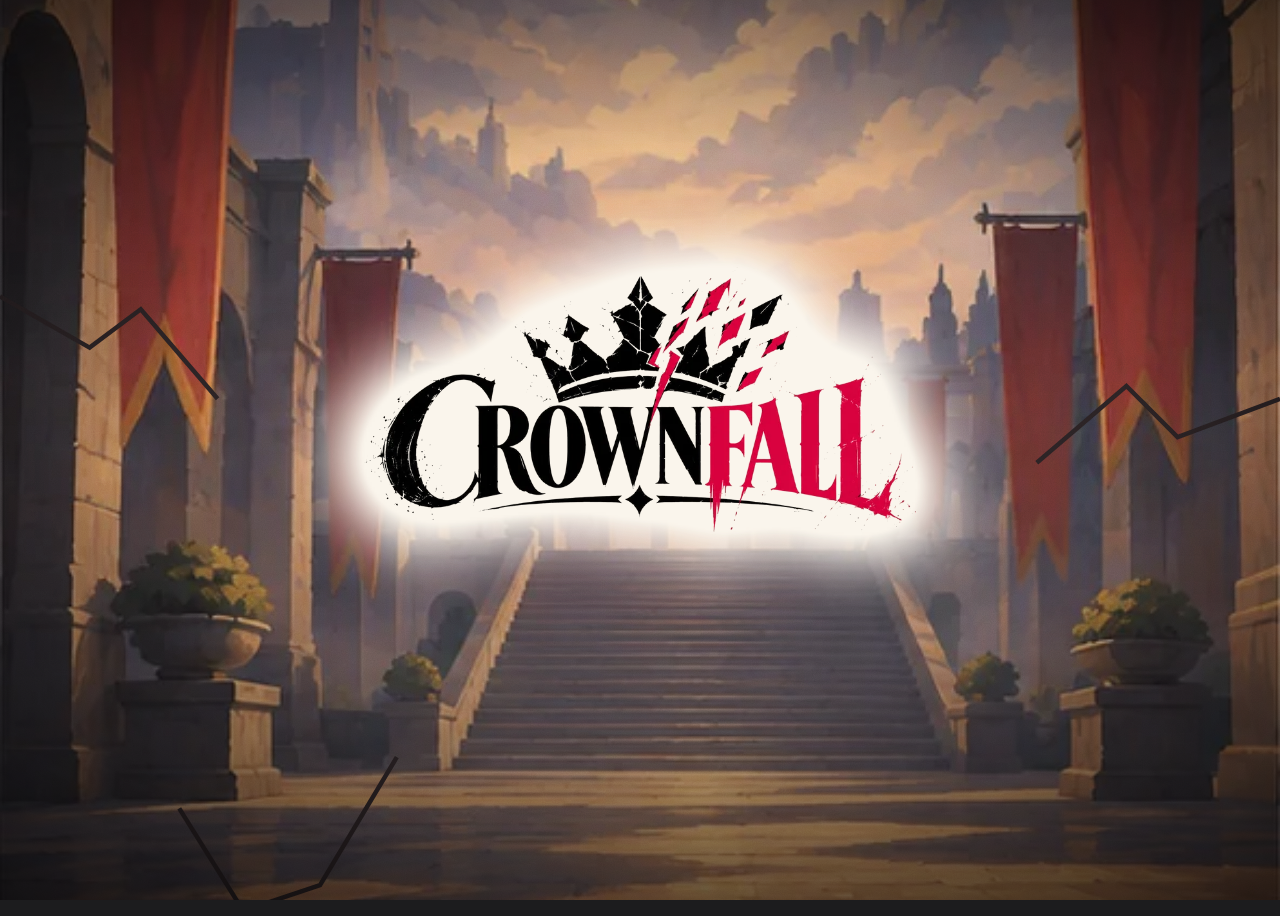
==== index.html @ 954e9dec "Release v259: show the actual land crowns on animated prizes and badges" ====
<!doctype html>
<html lang="en">
<head>
<script src="gameplay-polish.js?v=259"></script>
<script src="piece-designs.js?v=259"></script>
<script src="character-style.js?v=259"></script>
<script src="campaign-opponents.js?v=259"></script>
<script src="campaign-dialogue.js?v=259"></script>
<link rel="stylesheet" href="character-style.css?v=259">

<meta charset="utf-8">
<meta name="viewport" content="width=device-width,initial-scale=1,viewport-fit=cover">
<meta name="theme-color" content="#1c1c1e">
<meta name="description" content="Crownfall: a street-style chess roguelike.">
<meta name="apple-mobile-web-app-capable" content="yes">
<meta name="mobile-web-app-capable" content="yes">
<meta name="apple-mobile-web-app-title" content="Crownfall">
<meta name="apple-mobile-web-app-status-bar-style" content="black-translucent">
<link rel="manifest" href="manifest.webmanifest?v=4">
<link rel="apple-touch-icon" href="cf-touch-180.png">
<link rel="icon" type="image/png" sizes="32x32" href="cf-favicon-32.png">
<link rel="icon" type="image/png" sizes="192x192" href="cf-icon-192.png">
<style>html,body{margin:0;background:#1c1c1e}:root{padding-top:env(safe-area-inset-top,0px);padding-bottom:env(safe-area-inset-bottom,0px);box-sizing:border-box;height:100%}img{max-width:100%}[hidden]{display:none!important}/* Guard markers stay inside the square; the board never changes size. */
.guard-mark{position:absolute;left:3%;top:2%;z-index:5;color:#fff4bd;background:#34270c;border:1px solid #f5cf66;border-radius:4px;font:bold clamp(12px,3vw,19px)/1.1 system-ui;padding:0 2px;pointer-events:none;text-shadow:0 1px #000}
.guard-brief{padding:8px 10px;border-left:3px solid #f5cf66;background:rgba(56,43,16,.9);color:#fff1ca;font-size:12px;line-height:1.4;overflow-wrap:anywhere}
.oppin:has(.guard-brief){max-height:90%;overflow-y:auto;box-sizing:border-box}
</style>
<title>Crownfall</title>
<link rel="preconnect" href="https://fonts.googleapis.com">
<link rel="preconnect" href="https://fonts.gstatic.com" crossorigin>
<link rel="stylesheet" href="https://fonts.googleapis.com/css2?family=Barlow+Condensed:wght@500;600;700;800&family=Bungee&family=Permanent+Marker&family=Rubik:wght@400;500;700&family=MedievalSharp&family=Cinzel:wght@700;900&family=Cinzel+Decorative:wght@700&display=swap">
<style>
:root{
  color-scheme: dark;
  --bg:#150f22; --bg-2:#1f1733; --bg-3:#2a2045; --line:#3d3063;
  --text:#f3ecff; --dim:#a697c9; --brass:#f0b64a; --chips:#3d8bff; --mult:#ff4a5c;
  --light:#6d5a96; --dark:#3f3163;
  --common:#8fa0b8; --uncommon:#3ecf8e; --rare:#ff5fb0;
  --display:"Chakra Petch","Arial Narrow",Arial,sans-serif;
  --body:"Rubik","Helvetica Neue",Arial,sans-serif;
}
html,body{height:100%}
body{background:var(--bg);background-image:radial-gradient(ellipse at 50% 0%, #2d1f4f 0%, transparent 65%);color:var(--text);font-family:var(--body);font-size:15px;line-height:1.35;-webkit-tap-highlight-color:transparent;touch-action:manipulation}
#app{max-width:480px;margin:0 auto;padding-inline:14px;padding-block:8px 20px;box-sizing:border-box;display:flex;flex-direction:column;gap:10px;min-height:100%}
button{font:inherit;color:inherit;cursor:pointer;border:0;background:none}
button:focus-visible{outline:2px solid var(--brass);outline-offset:2px}
h1,h2,h3{font-family:var(--display);font-weight:700;margin:0;line-height:1}
p{margin:0}
.muted{color:var(--dim)}
.money{color:var(--brass);font-family:var(--display);font-weight:700}
.btn{display:block;width:100%;box-sizing:border-box;min-width:0;border-radius:12px;padding:13px;font-family:var(--display);font-weight:700;font-size:20px;background:var(--brass);color:#2a1800;box-shadow:0 4px 0 #a8741c}
.btn:active{transform:translateY(3px);box-shadow:0 1px 0 #a8741c}
.btn.ghost{background:var(--bg-3);color:var(--text);box-shadow:0 4px 0 #120c1f;font-size:16px}
.btn.red{background:var(--mult);color:#fff;box-shadow:0 4px 0 #a01e2e}
.btn.concede{display:flex;flex-direction:column;align-items:center;gap:1px;margin-top:10px;border-color:#ff4a5c!important;color:#ff6b7a;font-size:14px;padding-top:7px;padding-bottom:7px}
.btn.concede small{font-family:var(--body,inherit);font-size:11.5px;color:#c9a0a6;text-transform:none;letter-spacing:0}
.btn.blue{background:var(--chips);color:#fff;box-shadow:0 4px 0 #1d4fa8}
.btn[disabled]{opacity:.4;cursor:default}

/* HUD */
.hud{display:grid;grid-template-columns:1fr auto;gap:8px;align-items:stretch}
.blindbox{background:var(--bg-2);border:1px solid var(--line);border-radius:12px;padding:8px 10px;display:flex;flex-direction:column;gap:2px}
.blindbox .nm{font-family:var(--display);font-size:17px}
.blindbox .tg{font-size:12.5px;color:var(--dim)}
.blindbox .tg b{font-family:var(--display);color:var(--mult);font-size:16px}
.sidebox{display:grid;grid-template-columns:1fr 1fr;gap:6px}
.pill{background:var(--bg-2);border:1px solid var(--line);border-radius:10px;padding:4px 10px;display:flex;flex-direction:column;align-items:center;justify-content:center;min-width:56px}
.pill small{font-size:10px;color:var(--dim);text-transform:uppercase;letter-spacing:.08em}
.pill b{font-family:var(--display);font-size:20px;line-height:1.1;font-variant-numeric:tabular-nums}
.scoreRow{display:grid;grid-template-columns:auto 1fr;gap:10px;align-items:center;background:var(--bg-2);border:1px solid var(--line);border-radius:12px;padding:8px 12px}
.scoreRow .lab{font-size:11px;color:var(--dim);text-transform:uppercase;letter-spacing:.08em}
.scoreRow .val{font-family:var(--display);font-size:30px;line-height:1;font-variant-numeric:tabular-nums}
.pbar{height:8px;background:var(--bg);border-radius:4px;overflow:hidden}
.pbar i{display:block;height:100%;background:linear-gradient(90deg,var(--chips),var(--mult));transition:width .35s}
.calc{display:grid;grid-template-columns:1fr auto 1fr;gap:8px;align-items:center}
.calc .hand{grid-column:1/-1;text-align:center;font-family:var(--display);font-size:17px;min-height:20px;color:var(--text)}
.cbox{border-radius:10px;padding:6px;text-align:center;font-family:var(--display);font-size:28px;line-height:1.1;font-variant-numeric:tabular-nums;color:#fff}
.cbox.chips{background:var(--chips)} .cbox.mult{background:var(--mult)}
.calc .cap{display:block;text-align:center;font-size:10.5px;color:var(--dim);text-transform:uppercase;letter-spacing:.08em;margin-top:3px}
.calc .x{font-family:var(--display);font-size:24px;color:var(--dim)}
.bump{animation:bump .22s cubic-bezier(.2,1.8,.4,1)}
@keyframes bump{0%{transform:scale(1)}50%{transform:scale(1.18)}100%{transform:scale(1)}}

/* relics */
.relics{display:grid;grid-template-columns:repeat(5,1fr);gap:6px}
.relic{position:relative;aspect-ratio:3/4;max-width:100%;border-radius:9px;background:var(--bg-2);border:2px solid var(--common);display:flex;flex-direction:column;align-items:center;justify-content:center;gap:2px;padding:3px;box-sizing:border-box;text-align:center;overflow:hidden}
.relic.empty{border-style:dashed;border-color:var(--line);opacity:.5}
.relic .fx{font-family:var(--display);font-size:15px;line-height:1}
.relic .rn{font-size:9.5px;line-height:1.1;color:var(--dim)}
.relic svg{width:24px;height:24px}
.relic.uncommon{border-color:var(--uncommon)} .relic.rare{border-color:var(--rare)}
.relic.fire{animation:fire .35s ease}
@keyframes fire{0%{transform:rotate(0) scale(1)}30%{transform:rotate(-8deg) scale(1.15)}60%{transform:rotate(6deg) scale(1.1)}100%{transform:none}}
.fxc{color:var(--chips)} .fxm{color:var(--mult)} .fxx{color:#ffd95e} .fxg{color:var(--brass)}

/* board */
.boardWrap{position:relative}
body{transition:background-color .6s}
#app{--light:#9a968f;--dark:#6b6763;--rim:#111;--glow:rgba(0,0,0,.45);--enemy:#ff3d9a}
.sq{transition:background-color .6s}
.board{transition:border-color .6s, box-shadow .6s}
.board{border-color:var(--rim);box-shadow:0 10px 30px rgba(0,0,0,.5), 0 0 26px var(--glow)}
body[data-mood="cornered"] .pc.en{animation:tremble .35s linear infinite}
@keyframes prowl{0%,100%{transform:scale(1)}50%{transform:scale(1.07) translateY(-1px);filter:drop-shadow(0 0 4px var(--enemy))}}
@keyframes tremble{0%,100%{transform:translateX(0)}25%{transform:translateX(-.6px)}75%{transform:translateX(.6px)}}
@keyframes alarm{0%,100%{box-shadow:0 10px 30px rgba(0,0,0,.5),0 0 12px var(--glow)}50%{box-shadow:0 10px 30px rgba(0,0,0,.5),0 0 34px rgba(255,31,61,.9)}}
.moodrow{display:flex;align-items:center;gap:8px;min-height:24px}
.mood{display:inline-flex;align-items:center;gap:7px;font-family:var(--display);font-size:14px;padding:3px 11px;border-radius:999px;background:var(--bg-2);border:1px solid var(--line);transition:all .4s}
.mood i{width:9px;height:9px;border-radius:50%;background:var(--dim)}
.mood.hunting{border-color:#ff2d55;color:#ffb3c2} .mood.hunting i{background:#ff2d55;animation:blink 1.2s infinite}
.mood.check{border-color:#ff1f3d;background:#3a0d18;color:#fff} .mood.check i{background:#ff1f3d;animation:blink .5s infinite}
.mood.cornered{border-color:var(--brass);color:#ffe2a8} .mood.cornered i{background:var(--brass)}
@keyframes blink{50%{opacity:.25}}
.fxl{position:absolute;inset:0;pointer-events:none;z-index:8;overflow:visible}
.shard{position:absolute;width:12px;height:12px}
.ring{position:absolute;border-radius:50%;border:4px solid var(--brass)}
.flash{position:absolute;background:#fff}
.soul{position:absolute}
.soul svg{width:100%;height:100%}
.brill{position:absolute;left:50%;top:42%;font-family:var(--display);font-size:clamp(26px,9vw,44px);color:var(--brass);text-shadow:0 4px 0 #6b2140,0 0 24px rgba(240,182,74,.8);white-space:nowrap;pointer-events:none;z-index:9}
.rageflash{animation:rage .6s ease-out}
@keyframes rage{0%{box-shadow:inset 0 0 0 0 rgba(255,31,61,0)}20%{box-shadow:inset 0 0 60px 20px rgba(255,31,61,.7)}100%{box-shadow:inset 0 0 0 0 rgba(255,31,61,0)}}
@media (prefers-reduced-motion: reduce){ .pc.en{animation:none!important} .board{animation:none!important} }
.board{display:grid;grid-template-columns:repeat(8,1fr);border-radius:10px;overflow:hidden;border:3px solid #2b2146;box-shadow:0 10px 30px rgba(0,0,0,.5);aspect-ratio:1;touch-action:manipulation;user-select:none;-webkit-user-select:none}
.sq{position:relative;aspect-ratio:1;display:flex;align-items:center;justify-content:center}
.sq.l{background:var(--light)} .sq.d{background:var(--dark)}
.sq.sel{box-shadow:inset 0 0 0 3px var(--brass)}
.sq.threat::after{content:"";position:absolute;inset:3px;border:2px solid rgba(255,74,92,.85);border-radius:6px;pointer-events:none}
.sq.swapA{box-shadow:inset 0 0 0 3px var(--chips)}
.sq .dot{position:absolute;width:26%;height:26%;border-radius:50%;background:rgba(240,182,74,.8)}
.sq .dot.risk{background:rgba(255,74,92,.9)}
.sq .ring{position:absolute;inset:6%;border-radius:50%;border:3px solid rgba(240,182,74,.9)}
.sq .ring.risk{border-color:rgba(255,74,92,.95)}
.sq .pv{position:absolute;bottom:1px;left:0;right:0;text-align:center;font-family:var(--display);font-size:11px;color:#fff;text-shadow:0 1px 2px #000,0 0 3px #000;pointer-events:none;z-index:3}
.pc{width:86%;height:86%;position:relative;z-index:2;filter:drop-shadow(0 2px 2px rgba(0,0,0,.45))}
.coord{position:absolute;font-size:9px;color:rgba(255,255,255,.35);left:2px;top:1px}
.pop{position:absolute;z-index:10;font-family:var(--display);font-size:22px;pointer-events:none;text-shadow:0 2px 0 #000;animation:up .9s ease-out forwards;white-space:nowrap;transform:translateX(-50%)}
@keyframes up{0%{opacity:0;transform:translate(-50%,6px) scale(.6)}20%{opacity:1;transform:translate(-50%,0) scale(1.15)}100%{opacity:0;transform:translate(-50%,-34px) scale(1)}}
.actions{display:grid;grid-template-columns:1fr 1fr 1fr;gap:8px}
.actions .btn{font-size:15px;padding:10px 6px}
.tipbar{font-size:13px;color:var(--dim);text-align:center;min-height:18px}
.tipbar b{color:var(--text)}

/* screens */
.screen{display:flex;flex-direction:column;gap:12px}
.logo{font-family:var(--display);font-size:clamp(54px,17vw,84px);line-height:.9;text-align:center;letter-spacing:.02em;text-shadow:0 5px 0 #6b2140}
.logo span{display:block;color:var(--brass);text-shadow:0 5px 0 #7a4d0e}
.blinds{display:grid;grid-template-columns:repeat(3,1fr);gap:8px}
.bcard{background:var(--bg-2);border:2px solid var(--line);border-radius:12px;padding:10px 8px;display:flex;flex-direction:column;gap:6px;align-items:center;text-align:center}
.bcard.cur{border-color:var(--brass)}
.bcard.done{opacity:.45}
.bcard .chip{width:44px;height:44px;border-radius:50%;display:grid;place-items:center;font-family:var(--display);font-size:13px;color:#fff;border:3px dashed rgba(255,255,255,.4)}
.bcard b{font-family:var(--display);font-size:18px;color:var(--mult)}
.bcard small{font-size:11.5px;color:var(--dim);line-height:1.25}
.shopgrid{display:grid;grid-template-columns:1fr 1fr;gap:8px}
.offer{background:var(--bg-2);border:2px solid var(--line);border-radius:12px;padding:10px;display:flex;flex-direction:column;gap:6px}
.offer.common{border-color:var(--common)} .offer.uncommon{border-color:var(--uncommon)} .offer.rare{border-color:var(--rare)}
.offer.piece{border-color:#8f7cc8} .offer.train{border-color:var(--chips)}
.offer h3{font-size:17px;display:flex;justify-content:space-between;gap:6px;align-items:center}
.offer .tagline{font-size:10.5px;text-transform:uppercase;letter-spacing:.08em;color:var(--dim)}
.offer p{font-size:13px;color:#dcd2f5;flex:1}
.offer .btn{font-size:15px;padding:8px}
.offer.sold{opacity:.35}
.offer svg{width:34px;height:34px}
.cash{background:var(--bg-2);border:1px solid var(--line);border-radius:12px;padding:12px;display:flex;flex-direction:column;gap:6px}
.kv{display:flex;justify-content:space-between;font-size:14px}
.kv span{color:var(--dim)}
.kv b{font-family:var(--display);font-variant-numeric:tabular-nums}
.levels{display:grid;grid-template-columns:repeat(3,1fr);gap:6px}
.lv{background:var(--bg-2);border:1px solid var(--line);border-radius:10px;padding:6px;display:flex;align-items:center;gap:6px;font-size:12px}
.lv svg{width:28px;height:28px;flex:none}
.lv b{font-family:var(--display);font-size:13px}
.modal{position:fixed;inset:0;background:rgba(8,4,16,.78);display:grid;place-items:center;z-index:30;padding-inline:16px}
.modal .box{width:100%;max-width:380px;background:var(--bg-2);border:2px solid var(--line);border-radius:16px;padding:18px;box-sizing:border-box;display:flex;flex-direction:column;gap:10px;max-height:88vh;overflow:auto;animation:mp .3s cubic-bezier(.2,1.5,.4,1)}
@keyframes mp{from{transform:scale(.8);opacity:0}to{transform:none;opacity:1}}
.modal h2{font-size:28px}
.tip{position:fixed;left:50%;bottom:24px;transform:translateX(-50%);background:#0d0818;border:1px solid var(--line);border-radius:12px;padding:10px 12px;z-index:40;max-width:340px;width:calc(100% - 32px);box-sizing:border-box;font-size:14px;box-shadow:0 8px 24px rgba(0,0,0,.6)}
.tip b{font-family:var(--display);font-size:16px}
.rules{margin:0;padding-left:18px;display:flex;flex-direction:column;gap:6px;font-size:14px;color:#dcd2f5}
.rules b{color:var(--text)}
.play{height:100%;box-sizing:border-box;min-height:0;overflow:hidden;gap:6px!important;padding-block:6px 8px!important}
.phud{display:flex;gap:8px;align-items:stretch}
.pblind{flex:1;min-width:0;background:var(--bg-2);border:1px solid var(--line);border-radius:10px;padding:5px 9px;display:flex;flex-direction:column;justify-content:center;line-height:1.2}
.pblind b{font-family:var(--display);font-size:15px;line-height:1.1}
.pblind span{font-size:12px;color:var(--dim)} .pblind em{font-style:normal;font-family:var(--display);color:var(--mult);font-size:14px}
.pblind small{font-size:10.5px;color:#ffb3bd;line-height:1.15}
.pstats{display:flex;gap:5px}
.reinf{position:absolute;left:50%;top:50%;transform:translate(-50%,-50%) scale(.96);width:min(90%,330px);box-sizing:border-box;z-index:14;background:rgba(10,8,14,.9);border:2px solid var(--racc,#ff3d9a);border-radius:10px;padding:10px 14px;text-align:center;opacity:0;transition:opacity .2s ease,transform .2s ease;pointer-events:none;box-shadow:0 0 22px rgba(0,0,0,.6),0 0 14px color-mix(in srgb,var(--racc,#ff3d9a) 40%,transparent)}
.reinf.on{opacity:1;transform:translate(-50%,-50%) scale(1)}
.reinf.out{opacity:0;transform:translate(-50%,-50%) scale(1.03)}
.reinf.first{pointer-events:auto}
.chal{display:flex;align-items:center;gap:8px;margin:2px 0 0;padding:3px 8px;border:1px solid #333;border-radius:6px;background:rgba(0,0,0,.35);font-size:11.5px;line-height:1.2;min-width:0;white-space:nowrap;overflow:hidden}
.chal b{font-family:var(--display);font-weight:400;letter-spacing:.05em;text-transform:uppercase;overflow:hidden;text-overflow:ellipsis;flex:0 1 auto}
.chal span{color:#eee;flex:0 0 auto}
.chal em{font-style:normal;color:#9be38f;margin-left:auto;overflow:hidden;text-overflow:ellipsis;flex:0 1 auto}
.chaltoast{position:absolute;left:50%;top:12%;transform:translate(-50%,-6px);z-index:15;background:rgba(10,8,14,.9);border:2px solid #5fe08a;border-radius:8px;padding:6px 12px;text-align:center;opacity:0;transition:opacity .18s ease,transform .18s ease;pointer-events:none;white-space:nowrap}
.chaltoast.on{opacity:1;transform:translate(-50%,0)}
.chaltoast b{display:block;font-family:var(--display);font-weight:400;letter-spacing:.1em;text-transform:uppercase;color:#5fe08a;font-size:13px}
.chaltoast span{display:block;font-size:12px;color:#eee;margin-top:2px}
.chaltoast.no{border-color:#555}.chaltoast.no b{color:#aaa}
.chaltoast.go{border-color:#ffe14d}.chaltoast.go b{color:#ffe14d}
.reinf.lk{--racc:#ff4a5c}
.reinf.lk.lost b{font-size:clamp(18px,5.6vw,24px)}
.pbar.final{background:#0d0d0d;box-shadow:0 0 0 2px var(--racc,#ff3d9a)}
.pbar.final i{width:100%!important;background:repeating-linear-gradient(135deg,var(--racc,#ff3d9a) 0 9px,transparent 9px 18px)!important;opacity:.28}
.pbar.final .ptgt{left:0;right:0;text-align:center;font-size:10.5px;letter-spacing:.08em;text-transform:uppercase}
.pbar.final .ptgt b{color:var(--racc,#ff3d9a);font-size:11.5px;margin-right:6px}
#bw.finalph .board{box-shadow:0 0 0 2px var(--racc,#ff3d9a),0 0 18px color-mix(in srgb,var(--racc,#ff3d9a) 55%,transparent)}
.reinf b{display:block;font-family:var(--display);font-weight:400;letter-spacing:.12em;text-transform:uppercase;color:var(--racc,#ff3d9a);font-size:clamp(15px,4.6vw,20px)}
.reinf span{display:block;margin-top:5px;font-size:13.5px;color:#eee;line-height:1.35}
.reinf .rl em{font-style:normal;font-weight:700;color:#fff;margin-right:4px}
.reinf small{display:block;margin-top:6px;font-size:11px;color:#aaa}
#board .sq.arrive{animation:arrsq .9s ease-out both}
@keyframes arrsq{0%{box-shadow:inset 0 0 0 3px var(--racc,#ff3d9a),inset 0 0 18px var(--racc,#ff3d9a)}100%{box-shadow:inset 0 0 0 0 transparent,inset 0 0 0 transparent}}
#board .sq.arrive svg{animation:arr-street .42s cubic-bezier(.2,.8,.3,1.25) both;animation-delay:var(--d,0ms)}
body[data-reinf=medieval] #board .sq.arrive svg{animation-name:arr-drop}
body[data-reinf=greek] #board .sq.arrive svg{animation-name:arr-rise}
body[data-reinf=fantasy] #board .sq.arrive svg{animation-name:arr-shard}
body[data-reinf=throne] #board .sq.arrive svg{animation-name:arr-ash;animation-duration:.5s}
@keyframes arr-street{0%{opacity:0;transform:scale(.25) rotate(-14deg)}60%{opacity:1;transform:scale(1.12) rotate(3deg)}100%{opacity:1;transform:none}}
@keyframes arr-drop{0%{opacity:0;transform:translateY(-60%) scale(1.05)}70%{opacity:1;transform:translateY(4%)}100%{opacity:1;transform:none}}
@keyframes arr-rise{0%{opacity:0;transform:scale(.8);filter:brightness(2.2) drop-shadow(0 0 6px #7fb6ff)}100%{opacity:1;transform:none;filter:none}}
@keyframes arr-shard{0%{opacity:0;clip-path:polygon(50% 50%,50% 50%,50% 50%,50% 50%);filter:hue-rotate(60deg) brightness(1.6)}100%{opacity:1;clip-path:polygon(-20% -20%,120% -20%,120% 120%,-20% 120%);filter:none}}
@keyframes arr-ash{0%{opacity:0;transform:translateY(14%);filter:brightness(0) blur(2px)}100%{opacity:1;transform:none;filter:none}}
@media (prefers-reduced-motion: reduce){ #board .sq.arrive svg{animation:arr-fade .3s ease both!important} .reinf{transition:opacity .2s ease} }
@keyframes arr-fade{from{opacity:0}to{opacity:1}}
.blinds.solo{grid-template-columns:minmax(0,220px);justify-content:center}
.bcard .blitzrule{color:#ff8fb8;border:1px solid #ff3d9a;border-radius:4px;padding:2px 5px;margin-top:2px}
.bcard .blitzrule b{font-family:var(--display);font-weight:400;text-transform:uppercase;letter-spacing:.06em;margin-right:4px;color:#ff3d9a}
.pstats .blitzmv{border-color:#ff3d9a!important}
.pstats .blitzmv b{color:#ff5a9f}
@media (max-width:350px){.pstats{gap:4px}.pstats div{min-width:0;padding:3px 5px}.pstats b{font-size:17px}.pstats small{font-size:8px;letter-spacing:.02em}}
.pblind .blitztag{color:#ff8fb8;font-family:var(--display);letter-spacing:.03em}
.pstats div{background:var(--bg-2);border:1px solid var(--line);border-radius:10px;padding:3px 7px;min-width:44px;display:flex;flex-direction:column;align-items:center;justify-content:center}
.pstats small{font-size:9px;color:var(--dim);text-transform:uppercase;letter-spacing:.06em}
.pstats b{font-family:var(--display);font-size:19px;line-height:1.1;font-variant-numeric:tabular-nums}
.pscore{display:grid;grid-template-columns:1.1fr 1fr auto 1fr;gap:6px;align-items:center}
.pscore .sc{display:flex;flex-direction:column;line-height:1}
.pscore .sc small{font-size:9.5px;color:var(--dim);text-transform:uppercase;letter-spacing:.08em}
.pscore .sc b{font-family:var(--display);font-size:26px;font-variant-numeric:tabular-nums}
.pscore .cbox{padding:3px 4px;font-size:22px;display:flex;flex-direction:column;align-items:center;line-height:1.05}
.pscore .cbox small{font-family:var(--body);font-size:8.5px;text-transform:uppercase;letter-spacing:.08em;opacity:.85}
.pscore .cbox span{display:inline-block}
.pscore .x{font-family:var(--display);font-size:18px;color:var(--dim)}
.play .pbar{height:18px;position:relative;border-radius:5px}
.pbar .ptgt{position:absolute;right:6px;top:50%;transform:translateY(-50%);font-family:var(--display);font-size:10.5px;letter-spacing:.04em;color:#fff;text-shadow:0 0 3px #000,1px 1px 0 #000;white-space:nowrap;text-transform:uppercase}
.pbar .ptgt b{font-weight:400;color:#ffe14d;font-size:12px}
.pscore .cbox{position:relative;border:3px solid #0d0d0d}
.combo{position:absolute;top:-11px;right:-6px;font-style:normal;font-family:var(--display);font-size:9.5px;background:#ffe14d;color:#0d0d0d;border:2px solid #0d0d0d;border-radius:4px;padding:1px 4px;transform:rotate(4deg) scale(0);transition:transform .25s cubic-bezier(.2,1.8,.4,1);white-space:nowrap;pointer-events:none}
.combo.on{transform:rotate(4deg) scale(1)}
.handrow{display:flex;justify-content:space-between;align-items:center;gap:8px;min-height:24px}
.handrow .hand{font-family:var(--display);font-size:14px;min-width:0;white-space:nowrap;overflow:hidden;text-overflow:ellipsis}
.handrow .mood{flex:none;font-size:11.5px;padding:2px 9px;max-width:55%;white-space:nowrap;overflow:hidden;text-overflow:ellipsis}
.play .relics{gap:5px}
.play .relic{aspect-ratio:auto;height:40px;flex-direction:row;gap:4px;padding:2px 4px}
.play .relic svg{display:none}
.play .relic .fx{font-size:13px}
.play .relic .rn{font-size:8.5px;text-align:left}
.play .relic.empty{height:40px}
.boardArea{flex:1;min-height:0;container-type:size;display:flex;justify-content:center;align-items:center}
.play .boardWrap{width:min(100cqw,100cqh);height:min(100cqw,100cqh)}
.play .board{width:100%;height:100%;grid-template-rows:repeat(8,1fr);box-sizing:border-box}
.play .sq{aspect-ratio:auto}
.play .actions .btn{padding:8px 6px;font-size:14px;box-shadow:0 3px 0 #0b0716}
.play .actions .btn.blue{box-shadow:0 3px 0 #1d4fa8}
.actions.four{grid-template-columns:.95fr 1.1fr 1.1fr .75fr}
.actions.four #swapBtn,.actions.four #quit{white-space:nowrap;font-size:13px;padding-inline:4px}
.actions.four.five{grid-template-columns:.9fr .85fr 1fr 1fr .7fr;gap:6px}
.actions.five #swapBtn,.actions.five #trapBtn,.actions.five #quit{font-size:12px!important;padding-inline:2px!important;white-space:nowrap}
.actions.five .gmc{font-size:11px!important}
.btn.trapbtn{background:#ff7b1c!important;color:#0d0d0d!important}
.btn.trapbtn.red{background:#ff3d9a!important;color:#fff!important}
.btn.trapbtn.used{opacity:.45}
.gmc{background:var(--bg-3)!important;color:var(--text)!important;border:2px solid var(--cc,var(--line))!important;box-shadow:0 3px 0 #0b0716!important;display:flex!important;flex-direction:column;align-items:center;line-height:1.05;font-size:12.5px!important;padding:5px 4px!important;white-space:nowrap;overflow:hidden;text-overflow:ellipsis}
.gmc small{font-family:var(--body);font-size:8.5px;text-transform:uppercase;letter-spacing:.08em;color:var(--cc);opacity:.9}
.gmc.on{background:#2d2a12!important;box-shadow:0 0 14px var(--cc)!important}
.gmc.empty{border-style:dashed!important;opacity:.45;font-size:11px!important}
.offer.cardo{grid-column:1/-1;background:linear-gradient(135deg,var(--bg-2),#2b1f47)}
.cardrow{display:flex;flex-direction:column;gap:6px}
.cardrow .lab{font-size:11px;color:var(--dim);text-transform:uppercase;letter-spacing:.08em}
.cards2{display:grid;grid-template-columns:1fr 1fr;gap:8px}
.mycard{border:2px solid var(--cc,var(--line));border-radius:12px;background:linear-gradient(135deg,var(--bg-2),#2b1f47);padding:8px 10px;display:flex;flex-direction:column;align-items:flex-start;gap:2px;text-align:left;min-height:62px;box-sizing:border-box}
.mycard small{font-size:10px;text-transform:uppercase;letter-spacing:.08em;color:var(--cc,var(--dim))}
.mycard b{font-family:var(--display);font-size:16px;color:var(--text)}
.mycard span{font-size:11.5px;color:var(--dim)}
.mycard.empty{border-style:dashed;opacity:.5;justify-content:center}
.pinfo{display:flex;align-items:center;gap:10px;height:66px;box-sizing:border-box;flex:none;background:var(--bg-2);border:1.5px solid var(--pc,var(--line));border-radius:12px;padding:4px 10px;overflow:hidden;animation:pin .2s ease-out}
.pinfo.idle{justify-content:center;font-size:13px;border-style:dashed;border-color:var(--line);animation:none}
@keyframes pin{from{transform:translateY(6px);opacity:.3}to{transform:none;opacity:1}}
.pinfo .pi{width:44px;height:44px;flex:none;display:grid;place-items:center}
.pinfo .pi svg{width:44px;height:44px}
.pinfo .pt{display:flex;flex-direction:column;min-width:0;line-height:1.2}
.pinfo .pt > b{font-family:var(--display);font-size:15px}
.pinfo .pt span{font-size:12px;color:#dcd2f5;white-space:nowrap;overflow:hidden;text-overflow:ellipsis}
.pinfo .pt span.ab{color:var(--dim);font-size:11px;white-space:normal;display:-webkit-box;-webkit-line-clamp:2;-webkit-box-orient:vertical}
.pinfo .lvtag{font-family:var(--display);font-size:12px;background:var(--bg-3);border-radius:6px;padding:0 6px;color:var(--brass)}
@media (prefers-reduced-motion: reduce){ .pinfo{animation:none} }
.edots{position:absolute;top:2px;right:2px;display:flex;gap:2px;z-index:3}
.edots i{width:6px;height:6px;border-radius:50%;box-shadow:0 0 3px #000}
.offer.train.wide{grid-column:1/-1}
.offer.forge{border-color:#ff7a2f;background:linear-gradient(135deg,var(--bg-2),#3a2016)}
.forgelist{display:flex;flex-direction:column;gap:6px;max-height:50vh;overflow:auto}
.fpick{display:flex;align-items:center;gap:10px;text-align:left;background:var(--bg-3);border:1px solid var(--line);border-radius:10px;padding:6px 10px}
.fpick[disabled]{opacity:.4}
.fpick .fi{width:36px;height:36px;flex:none}.fpick .fi svg{width:36px;height:36px}
.fpick b{display:block;font-family:var(--display);font-size:15px}.fpick small{font-size:12px;color:var(--dim)}
@media (prefers-reduced-motion: reduce){ .bump,.relic.fire,.pop,.modal .box{animation:none} }

/* ===== STREET STYLE ===== */
:root{
  --bg:#1c1c1e; --bg-2:#2d2c2f; --bg-3:#3a393c; --line:#0d0d0d;
  --text:#f6f3ec; --dim:#bdb7ab; --brass:#ffe14d; --chips:#19b8ff; --mult:#ff3d9a;
  --common:#d7d1c4; --uncommon:#19e3c9; --rare:#ff7b1c;
  --display:"Bungee","Arial Black",Impact,sans-serif; --tag:"Permanent Marker","Comic Sans MS",cursive;
}
body{background-color:#1c1c1e;background-image:
  radial-gradient(circle at 12% 18%, rgba(255,61,154,.20) 0 40px, transparent 150px),
  radial-gradient(circle at 88% 64%, rgba(25,227,201,.16) 0 30px, transparent 170px),
  radial-gradient(circle at 72% 8%, rgba(255,225,77,.12) 0 20px, transparent 120px),
  radial-gradient(circle at 20% 90%, rgba(255,123,28,.12) 0 20px, transparent 140px),
  radial-gradient(rgba(255,255,255,.045) 1px, transparent 1.6px),
  radial-gradient(rgba(0,0,0,.35) 1px, transparent 1.6px);
  background-size:auto,auto,auto,auto,7px 7px,11px 11px;background-attachment:fixed}
.fxc{color:#19b8ff} .fxm{color:#ff3d9a} .fxx{color:#ff7b1c} .fxg,.money{color:#ffe14d}
h1,h2,.modal h2{font-family:var(--tag);font-weight:400;letter-spacing:.01em}
.logo{font-family:var(--tag);font-weight:400;color:#fff;text-shadow:0 0 14px rgba(255,61,154,.9),3px 4px 0 #0d0d0d;transform:rotate(-3deg)}
.logo span{font-family:var(--display);color:#ffe14d;transform:rotate(2deg);text-shadow:4px 4px 0 #0d0d0d,0 0 18px rgba(255,225,77,.5);font-size:.8em;margin-top:6px}
.btn{font-family:var(--display);font-weight:400;letter-spacing:.02em;border:3px solid #0d0d0d!important;border-radius:6px;background:#ffe14d;color:#0d0d0d;box-shadow:4px 4px 0 #0d0d0d!important;transform:rotate(-.6deg)}
.btn:nth-of-type(even){transform:rotate(.5deg)}
.btn:active{transform:translate(3px,3px) rotate(0);box-shadow:1px 1px 0 #0d0d0d!important}
.btn.ghost{background:#3a393c;color:#f6f3ec}
.btn.blue{background:#19e3c9;color:#0d0d0d}
.btn.red{background:#ff3d9a;color:#fff}
.gmc{border:3px solid var(--cc,#0d0d0d)!important}
.pblind,.pstats div,.offer,.bcard,.modal .box,.pinfo,.relic,.mycard,.cash,.lv,.cbox,.fpick,.mood,.tip,.blindbox,.pill,.scoreRow,.calc .cbox{border-width:3px!important;border-radius:6px!important;box-shadow:4px 4px 0 rgba(0,0,0,.6)!important}
.pblind,.pstats div,.bcard,.lv,.fpick,.mood,.pinfo.idle,.cash{border-color:#0d0d0d!important}
.pinfo.idle{border-style:dashed!important;box-shadow:none!important}
.relic{background:#f6f3ec;color:#0d0d0d}
.relic .rn{color:#3a393c;font-weight:700}
.relic.empty{background:transparent;box-shadow:none!important;border-color:#55535a!important}
.relics .relic:nth-child(odd){transform:rotate(-2.5deg)} .relics .relic:nth-child(even){transform:rotate(2deg)}
.relic .fxx{color:#e05a00}
.cbox.chips{background:#19b8ff;color:#0d0d0d} .cbox.mult{background:#ff3d9a;color:#fff}
.pscore .cbox small{color:inherit;opacity:.8;font-weight:700}
.pblind b,.pstats b,.pscore .sc b,.big,.bcard b,.kv b,.offer h3,.mycard b,.lvtag,.fpick b{font-family:var(--display);font-weight:400}
.offer{background:#2d2c2f}
.offer h3{font-size:15px}
.offer.cardo,.mycard{background:#2d2c2f;background-image:repeating-linear-gradient(135deg,rgba(255,255,255,.03) 0 6px,transparent 6px 12px)}
.offer.forge{background:#2d2c2f;background-image:repeating-linear-gradient(135deg,rgba(255,123,28,.12) 0 8px,transparent 8px 16px)}
.bcard .chip{border:3px solid #0d0d0d;font-family:var(--display);font-size:10px;box-shadow:3px 3px 0 #0d0d0d}
.pbar{background:#0d0d0d;border:2px solid #0d0d0d}
.pbar i{background:repeating-linear-gradient(135deg,#ffe14d 0 8px,#ff7b1c 8px 16px)}
.handrow .hand{font-family:var(--display);font-weight:400;font-size:13px}
.mood{font-family:var(--display);font-weight:400;font-size:11px!important}
.sq.l{background-color:var(--light);background-image:radial-gradient(rgba(0,0,0,.18) 1px,transparent 1.5px),radial-gradient(rgba(255,255,255,.12) 1px,transparent 1.5px);background-size:6px 6px,9px 9px}
.sq.d{background-color:var(--dark);background-image:radial-gradient(rgba(0,0,0,.25) 1px,transparent 1.5px),radial-gradient(rgba(255,255,255,.08) 1px,transparent 1.5px);background-size:6px 6px,9px 9px}
.sq{background:none}
.board{border:3px solid var(--rim)!important;border-radius:4px!important}
.boardWrap::before{content:"";position:absolute;inset:-9px;border-radius:6px;background:repeating-linear-gradient(45deg,#ffe14d 0 10px,#0d0d0d 10px 20px);z-index:-1;box-shadow:5px 5px 0 rgba(0,0,0,.6)}
.boardWrap{isolation:isolate}
.play .boardWrap{width:calc(min(100cqw,100cqh) - 20px);height:calc(min(100cqw,100cqh) - 20px)}
:root{--pcf:drop-shadow(1.3px 0 0 #fff) drop-shadow(-1.3px 0 0 #fff) drop-shadow(0 1.3px 0 #fff) drop-shadow(0 -1.3px 0 #fff) drop-shadow(2px 3px 0 rgba(0,0,0,.45))}
.pc{filter:var(--pcf)}
.pc{overflow:visible}
.pc .flame{transform-origin:20px 34px;animation:flick .45s ease-in-out infinite alternate}
@keyframes flick{from{transform:scale(1,1)}to{transform:scale(1.06,.9) skewX(3deg)}}
@media (prefers-reduced-motion: reduce){ .pc .flame{animation:none} }
.coord{color:rgba(0,0,0,.55);font-family:var(--display);font-size:8px}
.sq.sel{box-shadow:inset 0 0 0 4px #ffe14d}
.sq .dot{background:#ffe14d;box-shadow:0 0 0 2px #0d0d0d}
.sq .dot.risk{background:#ff3d9a}
.sq .ring{border-color:#ffe14d;border-width:4px}
.sq .ring.risk{border-color:#ff3d9a}
.sq .pv{font-family:var(--display);font-size:10px;color:#ffe14d;text-shadow:0 0 3px #000,1px 1px 0 #000,-1px -1px 0 #000}
.pop,.brill{font-family:var(--tag)!important;font-weight:400}
.brill{color:#ffe14d;text-shadow:3px 3px 0 #0d0d0d,0 0 20px rgba(255,61,154,.9)}
.pop{text-shadow:2px 2px 0 #000}
.ring{border-color:#ffe14d}
.tipbar,.muted{color:var(--dim)}
.steps li,.rules{color:#e9e4d9}
.shopgrid .offer.piece{border-color:#0d0d0d}
.pill small,.pstats small,.pscore .sc small,.lab,.tagline,.cardrow .lab{font-family:var(--display);font-weight:400;letter-spacing:.04em}
.pblind{min-width:0;overflow:hidden}
.pblind b,.pblind span,.pblind small{white-space:nowrap;overflow:hidden;text-overflow:ellipsis;display:block}
.pblind b{font-size:clamp(10.5px,3.1vw,14px);white-space:normal;display:-webkit-box;-webkit-line-clamp:2;-webkit-box-orient:vertical;line-height:1.1}
.pblind small{font-size:10px;white-space:normal!important;display:-webkit-box!important;-webkit-line-clamp:2;-webkit-box-orient:vertical}
@media (max-height:680px){ .pinfo{height:54px} .pinfo .pi,.pinfo .pi svg{width:36px;height:36px} .pinfo .pt span.ab{-webkit-line-clamp:1} .play .relic,.play .relic.empty{height:34px} }
.armystrip{display:flex;flex-direction:column;gap:6px}
.armystrip .lab{font-size:11px;color:var(--dim);text-transform:uppercase;letter-spacing:.06em}
.armystrip .lab span{text-transform:none;letter-spacing:0;font-family:var(--body);margin-left:4px}
.army{display:grid;grid-template-columns:repeat(8,1fr);gap:5px;background:#2d2c2f;border:3px solid #0d0d0d;border-radius:6px;box-shadow:4px 4px 0 rgba(0,0,0,.6);padding:6px}
.apc{position:relative;aspect-ratio:1;max-width:100%;background:#3a393c;border-radius:4px;display:grid;place-items:center;padding:2px}
.apc svg{width:100%;height:100%}
.apc .edots{top:1px;right:1px}
.lvtag{font-family:var(--display);font-size:11px;background:#0d0d0d;color:#ffe14d;border-radius:4px;padding:0 5px}
.savebadge{font-size:12px;color:var(--dim);text-align:center;margin:0}
.savebadge[data-state="on"]{color:#19e3c9}
.savebadge[data-state="error"]{color:#ff7b1c}
.peekbar{position:fixed;left:50%;bottom:calc(env(safe-area-inset-bottom,0px) + 14px);transform:translateX(-50%);z-index:40;display:flex;align-items:center;gap:12px;background:#2d2c2f;border:3px solid #0d0d0d;border-radius:8px;box-shadow:4px 4px 0 rgba(0,0,0,.6);padding:8px 10px 8px 14px;font-family:var(--display);white-space:nowrap}
.peekbar .btn{width:auto;padding:8px 12px;font-size:14px}
.peeking .actions,.peeking .pinfo{visibility:hidden}
.peekbar.replay{flex-direction:column;align-items:stretch;gap:6px;padding:8px 10px;width:min(460px,calc(100% - 24px));box-sizing:border-box;white-space:normal}
.rnote{font-family:var(--body);font-size:13.5px;line-height:1.25;text-align:center;min-height:34px;display:flex;align-items:center;justify-content:center}
.rctl{display:flex;gap:6px;align-items:center}
.rctl .btn{width:auto;flex:none;padding:6px 10px!important;font-size:15px!important}
.rctl #rplay{min-width:62px}
.rctl #unpeek{margin-left:auto}
.rcount{font-family:var(--display);font-size:12px;min-width:44px;text-align:center}
.sq.lastf{box-shadow:inset 0 0 0 3px rgba(255,225,77,.55)}
.sq.lastt{box-shadow:inset 0 0 0 4px #ffe14d}
.sq.lastte{box-shadow:inset 0 0 0 4px #ff3d9a}
.armystrip .lab em{font-style:normal;color:#ffe14d;text-transform:none;letter-spacing:0;font-family:var(--body)}
.circuits{display:grid;grid-template-columns:1fr 1fr;gap:10px}
.circ{text-align:left;display:flex;flex-direction:column;gap:5px;background:#2d2c2f;border:3px solid #0d0d0d;border-radius:6px;box-shadow:4px 4px 0 rgba(0,0,0,.6);padding:10px;position:relative;overflow:hidden}
.circ::before{content:"";position:absolute;left:0;right:0;top:0;height:6px;background:repeating-linear-gradient(45deg,var(--cc) 0 8px,#0d0d0d 8px 16px)}
.circ.on{border-color:var(--cc);box-shadow:0 0 0 2px var(--cc),4px 4px 0 rgba(0,0,0,.6);transform:rotate(-.8deg)}
.circ .ctag{font-size:10.5px;text-transform:uppercase;letter-spacing:.06em;color:var(--cc);font-family:var(--display);margin-top:4px}
.circ b{font-family:var(--tag);font-weight:400;font-size:20px;line-height:1.05}
.circ .cab{font-size:12px;color:#e9e4d9;line-height:1.3}
.circ .ccards{font-size:11px;color:var(--dim);line-height:1.3}
.circ .cfoot{display:flex;justify-content:space-between;align-items:center;font-size:11px;color:var(--dim);margin-top:auto}
.wins{display:flex;gap:3px}.wins i{font-style:normal;width:18px;height:18px;border-radius:4px;display:grid;place-items:center;font-family:var(--display);font-size:10px;background:#3a393c;color:#777}
.wins i.on{background:var(--cc);color:#0d0d0d}
.diffs{display:grid;grid-template-columns:repeat(3,1fr);gap:8px}
.btn.mcard{display:flex;flex-direction:column;align-items:center;gap:2px;padding-top:9px;padding-bottom:9px}
.btn.mcard b{font-weight:400;font-size:19px;letter-spacing:.06em;text-transform:uppercase}
.btn.mcard small{font-family:var(--body,inherit);font-size:12px;color:#c8c3b8;letter-spacing:0}
.mtag{margin:-6px 0 0;font-family:var(--display);letter-spacing:.06em;text-transform:uppercase;font-size:13px;color:var(--brass,#ffe14d)}
.mrules{display:grid;gap:4px;font-size:13px;line-height:1.3;color:#e9e4d9;background:#2d2c2f;border:3px solid #0d0d0d;border-radius:6px;padding:8px 10px}
.mrules span::before{content:"♟ ";color:var(--brass,#ffe14d)}
.mhd{margin:4px 0 -4px;font-size:16px;text-transform:uppercase;letter-spacing:.08em}
.mdiffs{display:grid;grid-template-columns:repeat(3,1fr);gap:8px}
.mdiffs .circ b{font-size:17px}
.mdiffs .circ .cab{font-size:11.5px}
.msel{margin:0;text-align:center;font-size:15px}
.actions.mact{grid-template-columns:1fr 1fr}
.mhudtag{opacity:.8}
.mres{margin:2px 0 6px;text-align:center;font-size:40px;letter-spacing:.06em;text-transform:uppercase}
.mres.w{color:var(--brass,#ffe14d)}.mres.l{color:var(--mult,#ff4a5c)}
/* v128 Crown Arena: Crown Match's own neutral look (gold on night stone). Reuses the theme hooks; no Land art. */
body[data-pack="arena"]{background-color:#111015;background-image:radial-gradient(ellipse at 50% -12%,rgba(255,210,61,.26),transparent 58%),radial-gradient(ellipse at 50% 112%,rgba(255,210,61,.12),transparent 55%),radial-gradient(rgba(255,255,255,.035) 1px,transparent 1.4px);background-size:auto,auto,14px 14px}
body[data-pack="arena"] #app,body[data-pack="arena"][data-mood] #app{--light:#d8d1bf;--dark:#6c7480;--rim:#2a2110;--enemy:#d42f4b}
body[data-pack="arena"] .boardWrap::before{background:linear-gradient(135deg,#f7dc83,#b98a22 38%,#f3d273 62%,#8c6512)!important;box-shadow:inset 0 0 0 1.5px #3a2a08,inset 0 0 0 3px rgba(255,240,190,.55),5px 5px 0 rgba(0,0,0,.6)!important}
body[data-pack="arena"][data-bround] .boardWrap::before{box-shadow:inset 0 0 0 1.5px #3a2a08,inset 0 0 0 3px rgba(255,240,190,.55),5px 5px 0 rgba(0,0,0,.6),0 0 18px rgba(255,210,61,.28)!important}
body[data-barea="arena"]{--lt-area:radial-gradient(ellipse at 50% 0%,rgba(255,214,90,.16),transparent 66%)}
body[data-bselect="arena"] #board .sq.sel{box-shadow:inset 0 0 0 2px #2a2110,inset 0 0 0 4px #ffd23d,inset 0 0 12px rgba(255,214,90,.6)}
body[data-pack="arena"] .mtag{color:#ffd23d}
body[data-pack="arena"] .pblind small{color:#ffd23d}
.diff{text-align:left;background:#2d2c2f;border:3px solid #0d0d0d;border-radius:6px;box-shadow:3px 3px 0 rgba(0,0,0,.6);padding:8px;display:flex;flex-direction:column;gap:3px}
.diff b{font-family:var(--display);font-weight:400;color:var(--dc)}
.diff span{font-size:11px;color:var(--dim);line-height:1.25}
.diff.on{border-color:var(--dc);background:#3a393c}
.circname{display:block;font-family:var(--display);font-size:12px;color:var(--cc);margin-top:4px;letter-spacing:.02em}
.achgroup{background:#2d2c2f;border:3px solid #0d0d0d;border-top:6px solid var(--cc);border-radius:6px;box-shadow:4px 4px 0 rgba(0,0,0,.6);padding:10px 12px;display:flex;flex-direction:column;gap:8px}
.achgroup h3{margin:0;font-family:var(--tag);font-weight:400;font-size:20px;color:var(--cc)}
.ach{display:flex;gap:10px;align-items:center;opacity:.55}
.ach.got{opacity:1}
.ach .badge{width:30px;height:30px;flex:none;border-radius:50%;display:grid;place-items:center;background:#3a393c;border:2px solid #0d0d0d;font-family:var(--display);font-size:12px;color:#999}
.ach.got .badge{background:var(--cc);color:#0d0d0d}
.ach b{display:block;font-family:var(--display);font-weight:400;font-size:13px}
.ach small{font-size:12px;color:var(--dim)}
.achtoast{position:fixed;left:50%;top:calc(env(safe-area-inset-top,0px) + 14px);transform:translateX(-50%);z-index:60;background:#0d0d0d;border:3px solid var(--ac);border-radius:8px;box-shadow:4px 4px 0 rgba(0,0,0,.6);padding:10px 14px;display:flex;flex-direction:column;gap:2px;min-width:240px;max-width:calc(100% - 32px);box-sizing:border-box;animation:achin .35s cubic-bezier(.2,1.5,.4,1);transition:opacity .4s, transform .4s}
.achtoast small{font-family:var(--display);font-size:10px;color:var(--ac);letter-spacing:.06em;text-transform:uppercase}
.achtoast b{font-family:var(--tag);font-weight:400;font-size:20px;color:#fff}
.achtoast span{font-size:12.5px;color:var(--dim)}
.achtoast.out{opacity:0;transform:translate(-50%,-10px)}
@keyframes achin{from{transform:translate(-50%,-30px);opacity:0}to{transform:translate(-50%,0);opacity:1}}
body[data-circuit="downtown"]{--hz:#ff3d9a} body[data-circuit="rooftop"]{--hz:#19e3c9} body[data-circuit="harbor"]{--hz:#ff7b1c} body[data-circuit="midnight"]{--hz:#ffe14d}
.boardWrap::before{background:repeating-linear-gradient(45deg,var(--hz,#ffe14d) 0 10px,#0d0d0d 10px 20px)!important}
@media (max-width:360px){ .circuits{grid-template-columns:1fr} }
.circ .cab b{font-family:var(--body);font-size:12px;font-weight:700;line-height:1.3}
.logoimg{margin:6px auto 2px;width:min(78vw,400px);line-height:0;position:relative}
.logoimg img{position:relative;display:block;width:100%;height:auto}
.logoimg .lg-halo{position:absolute;inset:0;background:#efe6d4;opacity:.9;pointer-events:none;
  -webkit-mask-size:100% 100%;mask-size:100% 100%;-webkit-mask-repeat:no-repeat;mask-repeat:no-repeat}
.logoimg::before{content:"";position:absolute;left:44%;top:-6%;width:40%;height:62%;pointer-events:none;
  background:radial-gradient(ellipse closest-side,rgba(224,38,63,.22),rgba(224,38,63,0));filter:blur(4px)}
/* ===== splash: dark title card ===== */
#splash{position:fixed;inset:0;z-index:100;overflow:hidden;background:#0a0809;display:grid;place-items:center;
  padding:env(safe-area-inset-top,0px) 16px env(safe-area-inset-bottom,0px);box-sizing:border-box;transition:opacity .6s ease}
#splash .sp-bg,#splash .sp-cracks,#splash .sp-grain,#splash .sp-vig{position:absolute;inset:0;pointer-events:none}
#splash .sp-bg{background:linear-gradient(180deg,rgba(8,8,11,.12),rgba(8,8,11,.04) 45%,rgba(8,8,11,.32)),var(--splash-scene,none) center center/cover no-repeat,#0b090a}
#splash .sp-cracks{width:100%;height:100%;opacity:0;animation:spcrack .7s ease-out .1s forwards}
#splash .sp-cracks .c{fill:none;stroke:#2a2224;stroke-width:.35;stroke-linejoin:miter}
#splash .sp-cracks .h{fill:none;stroke:#e0263f;stroke-width:.22;opacity:.42;filter:drop-shadow(0 0 1.2px rgba(224,38,63,.9))}
#splash .sp-grain{opacity:.22;mix-blend-mode:overlay;background-size:180px 180px;
  background-image:url("data:image/svg+xml,%3Csvg xmlns='http://www.w3.org/2000/svg' width='180' height='180'%3E%3Cfilter id='n'%3E%3CfeTurbulence type='fractalNoise' baseFrequency='.9' numOctaves='2' stitchTiles='stitch'/%3E%3CfeColorMatrix values='0 0 0 0 .5 0 0 0 0 .5 0 0 0 0 .5 0 0 0 1.2 -.1'/%3E%3C/filter%3E%3Crect width='180' height='180' filter='url(%23n)'/%3E%3C/svg%3E")}
#splash .sp-vig{background:radial-gradient(ellipse 85% 70% at 50% 48%,transparent 45%,rgba(0,0,0,.78) 100%)}
#splash .sp-mid{position:relative;z-index:1;display:flex;flex-direction:column;align-items:center;width:100%}
#splash .sp-logo{position:relative;width:min(72vw,560px);opacity:0;transform:scale(.96);animation:splogo .8s cubic-bezier(.25,.8,.3,1) .3s forwards}
#splash .sp-logo::before{content:"";position:absolute;inset:-45% -22%;pointer-events:none;
  background:radial-gradient(ellipse closest-side,rgba(224,38,63,.16),rgba(224,38,63,.05) 60%,transparent 100%)}
#splash .sp-burst{position:absolute;left:-17.261%;top:-29.551%;width:134.522%;height:159.102%;background:#faf5ec;pointer-events:none;
  -webkit-mask-size:100% 100%;mask-size:100% 100%;-webkit-mask-repeat:no-repeat;mask-repeat:no-repeat}
#splash .sp-logo img{display:block;width:100%;height:auto;position:relative}
#splash .sp-pulse{position:absolute;left:47%;top:4%;width:30%;height:52%;border-radius:50%;pointer-events:none;mix-blend-mode:screen;opacity:0;
  background:radial-gradient(ellipse at 40% 45%,rgba(224,38,63,.75),rgba(224,38,63,0) 68%);animation:sppulse .5s ease-in-out .95s forwards}
#splash .sp-txt{margin-top:clamp(34px,7vh,60px);font-family:var(--display,Georgia,serif);font-size:clamp(11px,3.1vw,14px);letter-spacing:.34em;text-indent:.34em;
  text-transform:uppercase;color:#d9d2c8;opacity:0;animation:spfade .6s ease .95s forwards;transition:opacity .3s ease;white-space:nowrap}
#splash .sp-dots{display:flex;gap:9px;margin-top:16px;opacity:0;animation:spfade .5s ease 1.1s forwards;transition:opacity .3s ease}
#splash .sp-dots i{width:6px;height:6px;border-radius:50%;background:#e0263f;box-shadow:0 0 6px rgba(224,38,63,.8);opacity:.25;animation:spdot 1.2s ease-in-out infinite}
#splash .sp-dots i:nth-child(2){animation-delay:.2s}
#splash .sp-dots i:nth-child(3){animation-delay:.4s}
#splash.done .sp-txt,#splash.done .sp-dots{opacity:0!important;animation:none}
#splash.out{opacity:0}
@keyframes spcrack{to{opacity:1}}
@keyframes splogo{to{opacity:1;transform:scale(1)}}
@keyframes sppulse{0%{opacity:0}45%{opacity:.85}100%{opacity:0}}
@keyframes spfade{to{opacity:1}}
@keyframes spdot{0%,100%{opacity:.25}40%{opacity:1}}

/* ===== board packs ===== */
[data-pack]{--tl:#d9d4ca;--td:#8f8a82}
[data-pack="street"]{--light:#9a968f;--dark:#6b6763;--rim:#111}
body:not([data-pack="street"]):not([data-pack=""]) .board,[data-pack] .board{position:relative}
/* v142: no mood tint on the board (danger is shown on the piece itself) */
.packprev{display:grid;grid-template-columns:repeat(6,1fr);border:3px solid var(--rim);border-radius:4px;overflow:hidden;width:132px;flex:none}
.packprev .sq{aspect-ratio:1}
.packprev .pc{width:92%;height:92%}
.packs{display:flex;flex-direction:column;gap:10px}
.packb{display:flex;align-items:center;gap:12px;text-align:left;background:#2d2c2f;border:3px solid #0d0d0d;border-radius:6px;box-shadow:4px 4px 0 rgba(0,0,0,.6);padding:8px}
.packb.on{border-color:#ffe14d;box-shadow:0 0 0 2px #ffe14d,4px 4px 0 rgba(0,0,0,.6)}
.packb b{display:block;font-size:19px;font-weight:400;font-family:var(--pf)}
.packb small{font-size:12px;color:var(--dim);line-height:1.25;display:block}
.packb[data-p="street"]{--pf:"Permanent Marker",cursive}
[data-pack="medieval"]{--mef:#f3e6c6;--mes:#3b2612;--enf:#2c2a30;--enemy:#c8322a;--pcf:drop-shadow(0 0 1px #2a1a0c) drop-shadow(1.5px 2.5px 0 rgba(0,0,0,.5));--tl:#dcc093;--td:#8b5a32;--tag:"MedievalSharp",serif;--light:#d8b98a;--dark:#8b5a32;--rim:#2a1a0c}
body[data-pack="medieval"] #app,body[data-pack="medieval"][data-mood] #app{--light:#d8b98a;--dark:#8b5a32;--rim:#2a1a0c;--enemy:#c8322a}
[data-pack="medieval"] .sq.l{background-color:var(--light);background-image:repeating-linear-gradient(90deg,rgba(0,0,0,.07) 0 2px,transparent 2px 7px),linear-gradient(180deg,rgba(255,255,255,.1),rgba(0,0,0,.1));background-size:auto}
[data-pack="medieval"] .sq.d{background-color:var(--dark);background-image:repeating-linear-gradient(90deg,rgba(0,0,0,.07) 0 2px,transparent 2px 7px),linear-gradient(180deg,rgba(255,255,255,.1),rgba(0,0,0,.1));background-size:auto}
body[data-pack="medieval"] .board::after{content:"";position:absolute;inset:0;pointer-events:none;background:var(--mtint,transparent);transition:background .6s;z-index:1}
body[data-pack="medieval"] .boardWrap::before{background:radial-gradient(circle,#f0c060 0 2px,#7a4b16 2.6px,transparent 3.2px) 0 0/19px 19px,linear-gradient(135deg,#7a4722,#3b2210 60%,#5a3418)!important}
body[data-pack="medieval"]{background-color:#1b1511;background-image:radial-gradient(circle at 12% 8%,rgba(255,150,60,.22),transparent 220px),radial-gradient(circle at 88% 78%,rgba(255,120,40,.14),transparent 240px),repeating-linear-gradient(0deg,rgba(0,0,0,.28) 0 2px,transparent 2px 40px),repeating-linear-gradient(90deg,rgba(255,255,255,.03) 0 2px,transparent 2px 80px);background-size:auto,auto,auto,auto;background-attachment:fixed}
body[data-pack="medieval"] .btn:not(.ghost):not(.blue):not(.red){background:#d9a441;color:#2a1a0c}
body[data-pack="medieval"] .btn,body[data-pack="medieval"] h1,body[data-pack="medieval"] h2,body[data-pack="medieval"] .modal h2,body[data-pack="medieval"] .pop,body[data-pack="medieval"] .brill,body[data-pack="medieval"] .circ b,body[data-pack="medieval"] .achgroup h3{font-family:"MedievalSharp",serif!important;font-weight:700}
.packb[data-p="medieval"]{--pf:"MedievalSharp",serif}
[data-pack="greek"]{--mef:#fbf8f1;--mes:#1b3a6b;--enf:#b0703a;--enemy:#3a1d08;--pcf:drop-shadow(0 0 1px #1b3a6b) drop-shadow(1.5px 2.5px 0 rgba(0,0,0,.4));--tl:#f1ede4;--td:#6f86a8;--tag:"Cinzel",serif;--light:#efeae0;--dark:#8fa3bf;--rim:#1b3a6b}
body[data-pack="greek"] #app,body[data-pack="greek"][data-mood] #app{--light:#efeae0;--dark:#8fa3bf;--rim:#1b3a6b;--enemy:#3a1d08}
[data-pack="greek"] .sq.l{background-color:var(--light);background-image:linear-gradient(125deg,transparent 38%,rgba(0,0,0,.09) 40%,transparent 44%,transparent 68%,rgba(0,0,0,.07) 70%,transparent 73%),radial-gradient(ellipse at 30% 20%,rgba(255,255,255,.45),transparent 60%);background-size:auto}
[data-pack="greek"] .sq.d{background-color:var(--dark);background-image:linear-gradient(125deg,transparent 38%,rgba(0,0,0,.09) 40%,transparent 44%,transparent 68%,rgba(0,0,0,.07) 70%,transparent 73%),radial-gradient(ellipse at 30% 20%,rgba(255,255,255,.45),transparent 60%);background-size:auto}
body[data-pack="greek"] .board::after{content:"";position:absolute;inset:0;pointer-events:none;background:var(--mtint,transparent);transition:background .6s;z-index:1}
body[data-pack="greek"] .boardWrap::before{background:repeating-linear-gradient(90deg,#e2c170 0 6px,#1b3a6b 6px 12px)!important}
body[data-pack="greek"]{background-color:#0e1d3a;background-image:radial-gradient(ellipse at 50% -10%,rgba(140,190,255,.35),transparent 60%),radial-gradient(circle at 80% 90%,rgba(226,193,112,.14),transparent 240px),radial-gradient(rgba(255,255,255,.35) 1px,transparent 1.5px);background-size:auto,auto,auto,auto;background-attachment:fixed}
body[data-pack="greek"] .btn:not(.ghost):not(.blue):not(.red){background:#e2c170;color:#16305c}
body[data-pack="greek"] .btn,body[data-pack="greek"] h1,body[data-pack="greek"] h2,body[data-pack="greek"] .modal h2,body[data-pack="greek"] .pop,body[data-pack="greek"] .brill,body[data-pack="greek"] .circ b,body[data-pack="greek"] .achgroup h3{font-family:"Cinzel",serif!important;font-weight:700}
.packb[data-p="greek"]{--pf:"Cinzel",serif}
[data-pack="fantasy"]{--mef:#dff1ff;--mes:#2a3d8f;--enf:#1d0f33;--enemy:#d06bff;--pcf:drop-shadow(0 0 1.5px #fff) drop-shadow(0 0 5px rgba(120,220,255,.75));--tl:#b8adf0;--td:#4a3a8c;--tag:"Cinzel Decorative","Cinzel",serif;--light:#8f86c9;--dark:#3f2f7a;--rim:#b18cff}
body[data-pack="fantasy"] #app,body[data-pack="fantasy"][data-mood] #app{--light:#8f86c9;--dark:#3f2f7a;--rim:#b18cff;--enemy:#d06bff}
[data-pack="fantasy"] .sq.l{background-color:var(--light);background-image:radial-gradient(circle at 50% 50%,rgba(200,170,255,.35),transparent 62%),radial-gradient(rgba(255,255,255,.25) 1px,transparent 1.6px);background-size:auto}
[data-pack="fantasy"] .sq.d{background-color:var(--dark);background-image:radial-gradient(circle at 50% 50%,rgba(200,170,255,.35),transparent 62%),radial-gradient(rgba(255,255,255,.25) 1px,transparent 1.6px);background-size:auto}
body[data-pack="fantasy"] .board::after{content:"";position:absolute;inset:0;pointer-events:none;background:var(--mtint,transparent);transition:background .6s;z-index:1}
body[data-pack="fantasy"] .boardWrap::before{background:linear-gradient(135deg,#7b4dff,#19e3c9 35%,#ff5fd2 70%,#7b4dff)!important}
body[data-pack="fantasy"]{background-color:#120a24;background-image:radial-gradient(ellipse at 20% 5%,rgba(123,77,255,.4),transparent 55%),radial-gradient(ellipse at 85% 95%,rgba(25,227,201,.22),transparent 55%),radial-gradient(rgba(255,255,255,.3) 1px,transparent 1.6px);background-size:auto,auto,auto,auto;background-attachment:fixed}
body[data-pack="fantasy"] .btn:not(.ghost):not(.blue):not(.red){background:#9b6bff;color:#fff}
body[data-pack="fantasy"] .btn,body[data-pack="fantasy"] h1,body[data-pack="fantasy"] h2,body[data-pack="fantasy"] .modal h2,body[data-pack="fantasy"] .pop,body[data-pack="fantasy"] .brill,body[data-pack="fantasy"] .circ b,body[data-pack="fantasy"] .achgroup h3{font-family:"Cinzel Decorative","Cinzel",serif!important;font-weight:700}
.packb[data-p="fantasy"]{--pf:"Cinzel Decorative","Cinzel",serif}
body[data-pack="greek"]{background-size:auto,auto,29px 37px}
body[data-pack="fantasy"]{background-size:auto,auto,13px 13px}
body[data-pack="fantasy"] .boardWrap::before{box-shadow:0 0 22px rgba(155,107,255,.7)!important}
body[data-pack="fantasy"] .board .pc.en{filter:drop-shadow(0 0 1.5px #d06bff) drop-shadow(0 0 5px rgba(208,107,255,.7))}
[data-pack] .sq .coord{color:rgba(0,0,0,.45)}
body[data-pack="fantasy"] .sq .coord{color:rgba(255,255,255,.5)}
.bests{display:flex;justify-content:space-between;font-size:13.5px;color:var(--dim)}
.bests b{font-family:var(--display);font-weight:400;color:var(--text);margin-left:4px}
.setg{display:grid;grid-template-columns:1fr 1fr;gap:8px}
.setg .btn{padding:8px 6px;font-size:14px!important}
.play .relic::before{width:5px;height:5px;top:2px;left:2px}
.stname{display:block;font-family:var(--tag);font-weight:400;font-size:17px;color:var(--brass);margin-top:4px;letter-spacing:.01em}
.crowns{display:inline-flex;gap:2px;vertical-align:middle}
.crowns .crown{width:22px;height:22px}
img.crown{object-fit:contain}
.crown.locked{opacity:.55;filter:grayscale(1)}
.landsbtn{display:flex!important;align-items:center;justify-content:center;gap:8px}
.setg.three{grid-template-columns:1fr 1fr 1fr}
.setg.three .btn{font-size:12.5px!important;white-space:nowrap;padding-inline:3px}
.lands{display:flex;flex-direction:column;gap:10px}
.landb{display:flex;flex-direction:column;gap:8px;text-align:left;background:#2d2c2f;border:3px solid #0d0d0d;border-top:6px solid var(--lc);border-radius:6px;box-shadow:4px 4px 0 rgba(0,0,0,.6);padding:8px}
.landb.on{outline:3px solid #ffe14d}
.landb .lhead{display:flex;gap:10px;align-items:center}
.landb .packprev{width:108px}
.landb b{display:block;font-size:19px;font-family:var(--tag);font-weight:400}
.landb small{font-size:12px;color:#e9e4d9;line-height:1.3;display:block}
.landb small i{color:var(--dim)}
.lcrowns{display:grid;grid-template-columns:repeat(3,1fr);gap:6px}
.lc{display:flex;flex-direction:column;align-items:center;gap:2px;background:#1f1e21;border-radius:5px;padding:5px 3px}
.lc .crown{width:34px;height:34px}
.lc small{font-size:10.5px!important;text-align:center;color:var(--dim)!important}
.lc.got small{color:#fff!important}
.landpick{display:grid;grid-template-columns:repeat(5,1fr);gap:5px}
.lp.locked,.landb.locked,.diff.locked{opacity:.55;filter:grayscale(.7)}
.lp .lk{font-size:9.5px;color:var(--dim);white-space:nowrap}
.landb .lockicon{font-size:34px;width:108px;text-align:center}
.lp{display:flex;flex-direction:column;align-items:center;gap:4px;background:#2d2c2f;border:3px solid #0d0d0d;border-radius:6px;padding:6px 2px;box-shadow:3px 3px 0 rgba(0,0,0,.6)}
.lp b{font-size:11.5px;font-family:var(--tag);font-weight:400}
.lp .crowns .crown{width:13px;height:13px}
.lp.on{border-color:var(--lc);background:#3a393c;box-shadow:0 0 0 2px var(--lc),3px 3px 0 rgba(0,0,0,.6)}
.rulerbox{display:flex;gap:10px;align-items:center;background:#1f1e21;border:3px solid var(--lc);border-radius:6px;padding:8px 10px}
.rulerbox > .crown{width:54px;height:54px;flex:none}
.rulerbox small{display:block;font-size:10.5px;text-transform:uppercase;letter-spacing:.06em;color:var(--lc);font-family:var(--display)}
.rulerbox b{font-family:var(--tag);font-weight:400;font-size:18px}
.rulerbox span span{display:block;font-size:12.5px;color:#e9e4d9;line-height:1.3}
.rulerbox span span b{font-family:var(--body);font-size:12.5px;font-weight:700}
.prize{display:flex;flex-direction:column;align-items:center;gap:2px}
.prize .crown{width:72px;max-width:100%;height:48px;animation:crownbob 2s ease-in-out infinite}
.prize small{color:#ffe14d!important}
.ceremony{position:relative;display:grid;place-items:center;height:140px}
.ceremony .crown{width:120px;height:120px;position:relative;z-index:1;animation:crownin 1.1s cubic-bezier(.2,1.5,.4,1) both, crownbob 2.4s ease-in-out 1.1s infinite}
.cglow{position:absolute;inset:0;background:radial-gradient(circle,rgba(255,225,77,.55),transparent 62%);animation:cglow 2s ease-in-out infinite}
@keyframes crownin{0%{transform:translateY(-90px) scale(.3) rotate(-30deg);opacity:0}70%{transform:translateY(6px) scale(1.12) rotate(4deg);opacity:1}100%{transform:none}}
@keyframes crownbob{0%,100%{transform:translateY(0)}50%{transform:translateY(-4px)}}
@keyframes cglow{0%,100%{opacity:.6;transform:scale(.95)}50%{opacity:1;transform:scale(1.08)}}
@media (prefers-reduced-motion: reduce){ .ceremony .crown,.cglow,.prize .crown{animation:none} }
.nowplay{position:fixed;left:50%;top:calc(env(safe-area-inset-top,0px) + 10px);transform:translateX(-50%);z-index:55;background:#0d0d0d;color:#fff;border:2px solid var(--brass);border-radius:999px;padding:5px 14px;font-size:13px;font-family:var(--tag);white-space:nowrap;box-shadow:3px 3px 0 rgba(0,0,0,.5);transition:opacity .4s}
.nowplay.out{opacity:0}
[data-pack="throne"]{--mef:#f6efe0;--mes:#1a1112;--enf:#0d0d0d;--enemy:#e0263f;--pcf:drop-shadow(0 0 1px #1a1112) drop-shadow(0 0 4px rgba(240,182,74,.45)) drop-shadow(1.5px 2.5px 0 rgba(0,0,0,.5));--tl:#e9e0cf;--td:#3a2f33;--tag:"Cinzel",serif;--light:#c9bca6;--dark:#2b2226;--rim:#e0263f}
body[data-pack="throne"] #app,body[data-pack="throne"][data-mood] #app{--light:#c9bca6;--dark:#2b2226;--rim:#e0263f;--enemy:#e0263f}
[data-pack="throne"] .sq.l{background-color:var(--light);background-image:linear-gradient(118deg,transparent 44%,rgba(240,182,74,.38) 45.5%,transparent 47.5%),linear-gradient(62deg,transparent 70%,rgba(240,182,74,.22) 71%,transparent 72.5%),radial-gradient(ellipse at 30% 20%,rgba(255,255,255,.14),transparent 60%);background-size:auto}
[data-pack="throne"] .sq.d{background-color:var(--dark);background-image:linear-gradient(118deg,transparent 44%,rgba(240,182,74,.38) 45.5%,transparent 47.5%),linear-gradient(62deg,transparent 70%,rgba(240,182,74,.22) 71%,transparent 72.5%),radial-gradient(ellipse at 30% 20%,rgba(255,255,255,.14),transparent 60%);background-size:auto}
body[data-pack="throne"] .board::after{content:"";position:absolute;inset:0;pointer-events:none;background:var(--mtint,transparent);transition:background .6s;z-index:1}
body[data-pack="throne"] .boardWrap::before{background:linear-gradient(135deg,#0d0d0d,#3a0a12 35%,#f0b64a 50%,#3a0a12 65%,#0d0d0d)!important;box-shadow:0 0 20px rgba(224,38,63,.5)!important}
body[data-pack="throne"]{background-color:#0b0607;background-image:radial-gradient(ellipse at 50% -10%,rgba(224,38,63,.35),transparent 60%),radial-gradient(circle at 85% 90%,rgba(240,182,74,.16),transparent 260px),radial-gradient(rgba(240,182,74,.35) 1px,transparent 1.6px);background-size:auto,auto,31px 31px;background-attachment:fixed}
body[data-pack="throne"] .btn:not(.ghost):not(.blue):not(.red){background:#e0263f;color:#fff}
body[data-pack="throne"] .btn,body[data-pack="throne"] h1,body[data-pack="throne"] h2,body[data-pack="throne"] .modal h2,body[data-pack="throne"] .pop,body[data-pack="throne"] .brill,body[data-pack="throne"] .circ b,body[data-pack="throne"] .achgroup h3{font-family:"Cinzel",serif!important;font-weight:900}
.packb[data-p="throne"]{--pf:"Cinzel",serif}
body[data-pack="throne"] .sq .coord{color:rgba(240,182,74,.6)}
.shd{position:absolute;left:2px;bottom:2px;z-index:4;width:15px;height:17px;display:grid;place-items:center;font-family:var(--display);font-size:9px;color:#0d0d0d;background:#ffe14d;clip-path:polygon(50% 0,100% 18%,100% 55%,50% 100%,0 55%,0 18%);box-shadow:0 0 0 2px #0d0d0d;pointer-events:none}
.trapmk{position:absolute;right:3px;top:3px;width:12px;height:10px;z-index:1;opacity:.85;pointer-events:none;background:#0d0d0d;clip-path:polygon(0 100%,17% 20%,33% 100%,50% 0,67% 100%,83% 20%,100% 100%);filter:drop-shadow(0 0 2px #ff7b1c)}
.trapmk::after{content:"";position:absolute;inset:2px 2px 0;background:#ff7b1c;clip-path:inherit}
.sq .ring.trapring{border-color:#ff7b1c;border-style:dashed;animation:blink 1s infinite}
/* ===== fit-to-screen safety ===== */
html{overflow-x:hidden} body{overflow-x:clip;max-width:100%;margin:0}
#app{width:100%;max-width:min(480px,100vw)}
.shopgrid,.circuits,.diffs,.cards2,.levels,.blinds,.setg,.lcrowns{grid-template-columns:repeat(var(--cols,2),minmax(0,1fr))!important}
.diffs,.blinds,.levels,.setg.three,.lcrowns{--cols:3}
.offer,.circ,.diff,.bcard,.mycard,.lv,.landb,.lp,.gmc,.btn{min-width:0}
.offer h3{flex-wrap:wrap;overflow-wrap:anywhere;min-width:0}
.offer h3 svg,.offer .tileprev{flex:none}
.offer p,.circ .cab,.circ .ccards,.diff span,.bcard span,.mycard b,.armystrip .lab{overflow-wrap:anywhere}
.army{grid-template-columns:repeat(8,minmax(0,1fr))}
.landpick{grid-template-columns:repeat(5,minmax(0,1fr))}
.lp b{overflow-wrap:anywhere}
.modal .box{max-width:min(380px,100%)}
@media (max-width:360px){ .circuits{--cols:1} .offer h3{font-size:13px} .offer p{font-size:12px} .circ b{font-size:17px} }
.pinfo{height:auto!important;min-height:66px;max-height:128px;padding-block:6px!important}
.pinfo .pt{gap:2px;flex:1}
.pinfo .pt > b{white-space:nowrap;overflow:hidden;text-overflow:ellipsis}
.pinfo .pt span.cs{white-space:normal}
.pinfo .pt span.ab.pws{display:flex!important;flex-wrap:wrap;gap:3px 4px;-webkit-line-clamp:unset;white-space:normal}
.pinfo .pw{font-size:10.5px!important;line-height:1.2;color:#e9e4d9!important;background:#1f1e21;border:1.5px solid var(--ec);border-radius:4px;padding:1px 5px;white-space:nowrap!important}
.pinfo .pw b{color:var(--ec);font-family:var(--body);font-weight:700;font-size:10.5px}
@media (max-height:680px){ .pinfo{min-height:54px} }
.circ .cleared{font-size:11px;font-family:var(--display);color:#19e3c9}
.circ .rival{font-size:11px;color:#ffb3bd}
.circ.road{grid-column:1/-1;background-image:linear-gradient(135deg,rgba(255,255,255,.04),transparent)}
.circ.road.locked{opacity:.6;filter:grayscale(.6)}
.clearbadge{position:relative;z-index:1;width:84px;height:84px;border-radius:50%;display:grid;place-items:center;font-size:48px;font-weight:900;background:var(--cc);color:#0d0d0d;border:4px solid #0d0d0d;box-shadow:4px 4px 0 rgba(0,0,0,.6);animation:crownin 1s cubic-bezier(.2,1.5,.4,1) both}
.speech{position:absolute;left:4%;right:4%;top:6px;z-index:12;display:flex;gap:10px;align-items:center;background:#0d0d0d;border:3px solid var(--enemy,#ff3d9a);border-radius:10px;padding:8px 10px;box-shadow:4px 4px 0 rgba(0,0,0,.6);animation:spkin .35s cubic-bezier(.2,1.5,.4,1);transition:opacity .3s,transform .3s;cursor:pointer}
.speech.ruler{border-color:#ffd23d;box-shadow:0 0 18px rgba(255,210,61,.45),4px 4px 0 rgba(0,0,0,.6)}
.speech::after{content:"";position:absolute;bottom:-11px;left:34px;border:8px solid transparent;border-top-color:inherit;border-top-color:var(--enemy,#ff3d9a)}
.speech.ruler::after{border-top-color:#ffd23d}
.speech.out{opacity:0;transform:translateY(-6px)}
@keyframes spkin{from{transform:translateY(-12px) scale(.9);opacity:0}to{transform:none;opacity:1}}
.spk-face{width:44px;height:44px;flex:none;border-radius:50%;background:var(--fc,#3a393c);border:2px solid #fff;display:grid;place-items:center;overflow:hidden}
.spk-face svg{width:38px;height:38px}
.spk-face.ruler{background:#1f1e21;border-color:#ffd23d}
.spk-body{display:flex;flex-direction:column;min-width:0;line-height:1.25}
.spk-body b{font-family:var(--tag);font-weight:400;font-size:15px;color:#fff}
.spk-body span{font-size:13.5px;color:#f1ece1}
.quote{display:flex;gap:10px;align-items:center;background:#0d0d0d;border:2px solid var(--line);border-radius:8px;padding:8px 10px}
.quote > span:last-child{font-size:14px;font-style:italic;line-height:1.3}
.quote small{display:block;font-style:normal;color:var(--dim);font-size:11.5px;margin-top:2px}
.bcard .bstyle{color:#9fe8ff!important;font-weight:700}
.tacbtn{display:flex;flex-direction:column;align-items:center;gap:2px;background:none;border:1px solid var(--line,#444);border-radius:6px;padding:2px 7px;color:inherit;font:inherit;cursor:pointer}
.tacbtn small{font-size:10.5px;opacity:.8}
.tacpips{display:inline-flex;gap:3px}.tacpips i{width:9px;height:9px;border-radius:50%;border:1.5px solid #19e3c9;display:block}.tacpips i.on{background:#19e3c9;box-shadow:0 0 6px #19e3c9}
.tacpips.big i{width:13px;height:13px}
.tachelp{margin-left:auto;width:28px;height:28px;border-radius:50%;border:1px solid #19e3c9;background:none;color:#19e3c9;font:inherit;font-weight:700;cursor:pointer}
.tacrules{display:grid;grid-template-columns:auto 1fr;gap:6px 12px;align-items:baseline;margin:4px 0}.tacrules b{color:#19e3c9;font-family:var(--display);letter-spacing:.05em;text-transform:uppercase;font-size:13px;white-space:nowrap}.tacrules span{font-size:13.5px}
.tacrow{display:grid;grid-template-columns:1fr auto;gap:2px 10px;width:100%;text-align:left;padding:10px 12px;margin:6px 0;border-radius:8px;border:1px solid #19e3c955;background:#19e3c912;color:inherit;font:inherit;cursor:pointer}
.tacrow b{font-family:var(--display);letter-spacing:.06em;text-transform:uppercase}.tacrow .tcost{color:#19e3c9;font-weight:700}.tacrow small{grid-column:1/3;font-size:12.5px;opacity:.85}
.tacrow[disabled]{opacity:.45;cursor:default}
.sq.scoutF{box-shadow:inset 0 0 0 3px #ff4a5c}.sq.scoutT{box-shadow:inset 0 0 0 3px #ff4a5c;background-image:radial-gradient(#ff4a5c66 30%,transparent 32%)!important}
.sq.gok{box-shadow:inset 0 0 0 3px #19e3c9}.sq.gbad{opacity:.55}.sq.initlock{opacity:.5}
.initbar{position:absolute;left:6px;right:6px;bottom:6px;z-index:20;display:flex;gap:6px;align-items:center;padding:6px;border-radius:8px;background:#0b0f18ee;border:1px solid #19e3c9}
.initbar span{flex:1;font-family:var(--display);letter-spacing:.08em;text-transform:uppercase;font-size:12px;color:#19e3c9}.initbar .btn{margin:0;padding:6px 10px;font-size:13px;width:auto}
#dmTag{border-color:#ffb84d;color:#ffd27a}
.shadowtag{display:inline-block;margin-left:6px;padding:0 6px;border-radius:4px;border:1px solid #b86bff;color:#d6b3ff;font-size:11px;letter-spacing:.06em;text-transform:uppercase}.shadowtag.spent{opacity:.45}
.bcard .bsig{align-self:center;margin:2px 0;padding:2px 9px;border:1px solid #ffb84d;border-radius:4px;color:#ffd27a!important;font-family:var(--display);letter-spacing:.12em;text-transform:uppercase;font-size:11.5px}
.bcard .bquote{font-style:italic;color:#e9e4d9!important}
@media (prefers-reduced-motion: reduce){ .speech{animation:none} }
.hearts{display:inline-flex;gap:1px;vertical-align:middle}
.hearts .h{font-style:normal;color:#ff3d5a;font-size:12px;line-height:1;text-shadow:0 0 4px rgba(255,61,90,.6)}
.hearts.big .h{font-size:22px}
.lifebox{display:flex;align-items:center;gap:10px;background:#1f1e21;border:2px solid #ff3d5a;border-radius:8px;padding:8px 10px;font-size:13.5px}
.offer.lifeo{border-color:#ff3d5a;background-image:repeating-linear-gradient(135deg,rgba(255,61,90,.1) 0 8px,transparent 8px 16px)}
.offer.lifeo h3{justify-content:space-between}
.carrybox{display:flex;flex-direction:column;gap:6px;background:#1f1e21;border:3px solid #19e3c9;border-radius:6px;padding:10px;font-size:13px;line-height:1.3}
.carrybox.fresh{border-color:var(--line);border-style:dashed}
.carrybox > b{font-family:var(--tag);font-weight:400;font-size:17px;display:flex;align-items:center;gap:8px;flex-wrap:wrap}
.army.mini{grid-template-columns:repeat(8,minmax(0,1fr));gap:3px;padding:4px;box-shadow:none}
.army.mini .apc{padding:1px}
.linkbtn{background:none;border:0;color:var(--dim);text-decoration:underline;font-size:12px;text-align:left;padding:0}
.topbar{display:flex;align-items:center;justify-content:space-between;gap:8px;margin-bottom:-4px}
.backbtn{width:auto!important;padding:6px 12px!important;font-size:13px!important;transform:none!important}
.crownlore{text-align:center;margin:0;font-style:italic;font-size:13.5px;color:#e9e4d9;border-left:3px solid var(--line);padding-left:8px}
.loremark{width:26px;height:26px;padding:0;border:0;background:none;color:var(--enemy,#ff3d9a);opacity:.55;transform:rotate(-8deg)}
.loremark svg{width:26px;height:26px}
body[data-pack="street"] .loremark{color:#ff3d9a;filter:drop-shadow(0 0 3px rgba(255,61,154,.6))}
.reveal{position:relative;width:260px;height:260px;margin:0 auto}
.reveal .rc{position:absolute;width:40px;height:40px;transform:translate(-50%,-50%);opacity:0;animation:rcin .6s ease-out forwards}
.reveal .rc svg{width:40px;height:40px}
.reveal .rc.art{width:64px;height:64px;border-radius:50%;overflow:hidden;border:2px solid #ffd23d;box-shadow:0 0 12px rgba(255,210,61,.6);background:#0d0d0d}
.reveal .rc.art img{width:100%;height:100%;object-fit:cover;display:block}
.reveal .rc svg .frac{stroke:#ffd23d;opacity:1;stroke-width:1.6;filter:drop-shadow(0 0 3px #ffd23d)}
@keyframes rcin{from{opacity:0;transform:translate(-50%,-50%) scale(.3)}to{opacity:1;transform:translate(-50%,-50%) scale(1)}}
.reveal .bigcrown{position:absolute;left:50%;top:50%;width:150px;height:150px;transform:translate(-50%,-50%);fill:none;stroke:#ffd23d;stroke-width:1.4;stroke-linejoin:round;filter:drop-shadow(0 0 8px #ffd23d)}
.reveal .bigcrown path{stroke-dasharray:160;stroke-dashoffset:160;animation:drawc 2.4s ease-in-out 1.8s forwards}
.reveal .bigcrown path + path{stroke:#e0263f;filter:drop-shadow(0 0 6px #e0263f)}
@keyframes drawc{to{stroke-dashoffset:0}}
.rv1{animation:fadein .8s ease 1s both}.rv2{animation:fadein .8s ease 4.2s both}.rv3{animation:fadein .8s ease 5s both}.rv4{animation:fadein .8s ease 6s both}
@keyframes fadein{from{opacity:0;transform:translateY(6px)}to{opacity:1;transform:none}}
@media (prefers-reduced-motion: reduce){ .reveal .rc,.reveal .bigcrown path,.rv1,.rv2,.rv3,.rv4{animation:none;opacity:1;stroke-dashoffset:0} }
.landhero{position:relative;height:clamp(150px,44vw,200px);border-radius:6px;overflow:hidden;border:3px solid #0d0d0d;box-shadow:4px 4px 0 rgba(0,0,0,.6);flex:none}
.landhero img,.landintro img{position:absolute;inset:0;width:100%;height:100%;object-fit:cover;object-position:62% 38%}
.lh-shade{position:absolute;inset:0;background:linear-gradient(180deg,rgba(13,13,13,0) 0%,rgba(13,13,13,.05) 45%,rgba(13,13,13,.6) 72%,rgba(13,13,13,.94) 100%),radial-gradient(ellipse 70% 55% at 0% 100%,rgba(13,13,13,.75),transparent 70%)}
.landhero b{position:absolute;left:12px;bottom:9px;font-family:var(--tag);font-weight:400;font-size:clamp(22px,6.9vw,31px);line-height:1;color:#fff;text-transform:uppercase;letter-spacing:.02em;text-shadow:3px 3px 0 #0d0d0d,0 0 14px rgba(0,0,0,.8)}
.landintro{position:fixed;inset:0;z-index:90;display:grid;place-items:center;background:#0d0d0d;animation:lin .35s ease-out;transition:opacity .45s}
.landintro .lh-shade{background:radial-gradient(ellipse at center,rgba(13,13,13,.25),rgba(13,13,13,.9) 75%)}
.landintro div{position:relative;text-align:center;animation:lint .9s cubic-bezier(.2,1.4,.4,1) both}
.landintro small{display:block;font-family:var(--display);font-size:14px;letter-spacing:.3em;color:var(--brass)}
.landintro b{display:block;font-family:var(--tag);font-weight:400;font-size:clamp(40px,13vw,64px);color:#fff;text-transform:uppercase;text-shadow:4px 4px 0 #0d0d0d,0 0 24px rgba(0,0,0,.9)}
.landintro.out{opacity:0}
@keyframes lin{from{opacity:0}to{opacity:1}}
@keyframes lint{from{opacity:0;transform:scale(.8)}to{opacity:1;transform:none}}
body[data-art="1"]::before{content:"";position:fixed;inset:0;background:var(--landart) center 35%/cover no-repeat;opacity:.13;pointer-events:none;z-index:0}
body[data-art="1"]::after{content:"";position:fixed;inset:0;background:linear-gradient(180deg,rgba(13,13,13,.55),rgba(13,13,13,.85));pointer-events:none;z-index:0}
body[data-art="1"] #app{position:relative;z-index:1}
@media (prefers-reduced-motion: reduce){ .landintro,.landintro div{animation:none} }
.landpick{display:flex!important;gap:6px;overflow-x:auto;scroll-snap-type:x proximity;padding:2px 2px 6px;margin:0 -2px;scrollbar-width:none;-webkit-overflow-scrolling:touch}
.landpick::-webkit-scrollbar{display:none}
.landpick{-webkit-mask-image:linear-gradient(90deg,#000 88%,transparent);mask-image:linear-gradient(90deg,#000 88%,transparent)}
.landpick .lp{flex:0 0 auto;min-width:92px;padding:7px 10px;scroll-snap-align:start;justify-content:center}
.landpick .lp b{font-size:13px;white-space:nowrap;overflow-wrap:normal;line-height:1.1}
.landpick .lp .crowns .crown{width:14px;height:14px}
.rface{flex:none;position:relative;overflow:hidden;display:block;background:#0d0d0d}
.rface img{width:100%;height:auto;display:block;position:absolute;left:50%;top:-4%;transform:translateX(-46%);width:175%}
.rface::after{content:"";position:absolute;inset:0;background:linear-gradient(180deg,transparent 55%,rgba(13,13,13,.85)),radial-gradient(ellipse at 50% 30%,transparent 55%,rgba(13,13,13,.6));pointer-events:none}
.rface.card{width:74px;height:88px;border-radius:5px;align-self:stretch;height:auto;min-height:88px;box-shadow:0 0 0 2px #0d0d0d}
.rface.talk{width:48px;height:48px;border-radius:50%;border:2px solid #ffd23d}
.rface.talk img{width:190%;top:-6%}
.rface.sealed{background:radial-gradient(ellipse at 50% 40%,#1a1214,#050404 70%)}
.ending{position:fixed;inset:0;z-index:200;background:#000;overflow:hidden}
@keyframes enin{from{opacity:0}to{opacity:1}}
/* ---------- the ending (scenes cross through black; nothing here is ever shown outside it) ---------- */
.ending{--sat:env(safe-area-inset-top,0px);--sab:env(safe-area-inset-bottom,0px);cursor:default;-webkit-user-select:none;user-select:none;touch-action:none}
.ending.go{animation:enin 1.8s ease both}
.ending.quick{animation-duration:.6s}
.ending.out{opacity:0;transition:opacity 1.2s ease}
.endhold{position:fixed;inset:0;z-index:199;background:transparent}
.en-scene{position:absolute;inset:0;opacity:0;transition:opacity 1.6s ease;pointer-events:none}
.en-scene.on{opacity:1}
.en-scene[data-s=film]{background:#100d0b center / contain no-repeat}
.en-scene[data-s=film] video{width:100%;height:100%;object-fit:contain}
.en-scene[data-s=film]::after{background:linear-gradient(to bottom,rgba(0,0,0,.52),transparent 32%,transparent 65%,rgba(0,0,0,.68))}
.en-scene::after{content:"";position:absolute;inset:0;pointer-events:none}
/* 1) the Crown of Crowns */
.en-scene[data-s=crown]{display:flex;flex-direction:column;align-items:center;justify-content:center;gap:2.4vh;padding:calc(var(--sat) + 4vh) 16px calc(var(--sab) + 22vh)}
.en-crownbox{position:relative;width:min(94vw,560px,72vh);aspect-ratio:3/2;flex:none;transition:filter 2.4s ease,transform 12s ease-out;transform:scale(.98)}
.en-scene.on .en-crownbox{transform:scale(1.03)}
.en-cimg{position:absolute;inset:0;background:center/cover no-repeat;-webkit-mask:radial-gradient(ellipse 58% 60% at 50% 46%,#000 58%,transparent 100%);mask:radial-gradient(ellipse 58% 60% at 50% 46%,#000 58%,transparent 100%)}
.en-crownbox::before{content:"";position:absolute;inset:-6% -4%;background:radial-gradient(ellipse at 50% 46%,rgba(255,196,92,.22),transparent 62%);opacity:.7;transition:opacity 2.4s ease}
.en-crownbox.whole{filter:brightness(1.12) saturate(1.08)}
.en-crownbox.whole::before{opacity:1}
.en-crownbox.waiting{filter:brightness(.72) saturate(.7) sepia(.2) hue-rotate(-12deg)}
.en-crownbox.waiting::before{opacity:.35}
.en-reward{text-align:center;min-height:118px;transition:opacity .9s ease}
.en-reward.gone{opacity:0}
.en-reward>*{margin:0;opacity:0;transform:translateY(6px);transition:opacity .9s ease,transform .9s ease}
.en-reward>.on{opacity:1;transform:none}
.en-reward .k{font-family:var(--display);font-size:clamp(12px,3.5vw,15px);letter-spacing:.2em;text-transform:uppercase;color:#d9b45a}
.en-reward h2{font-family:var(--display);font-size:clamp(24px,7vw,36px);letter-spacing:.06em;text-transform:uppercase;color:#f3ece0;margin:8px 0 6px;text-shadow:0 0 22px rgba(255,196,92,.35)}
.en-reward .c{font-family:var(--display);font-size:clamp(12px,3.5vw,15px);letter-spacing:.16em;text-transform:uppercase;color:#bdb7ab}
/* 2) the approach */
.en-throne{position:absolute;inset:0;background-repeat:no-repeat;transition:transform 17s cubic-bezier(.35,.05,.45,1)}
.walk .en-throne{transform:scale(1.5)}
.en-scene[data-s=approach]::after{background:linear-gradient(180deg,rgba(0,0,0,.86),rgba(0,0,0,.5) 18%,rgba(0,0,0,.08) 36%,rgba(0,0,0,0) 60%,rgba(0,0,0,.55)),radial-gradient(ellipse at 50% 45%,transparent 45%,rgba(0,0,0,.55))}
.en-walker{position:absolute;left:var(--tx,50%);bottom:1%;height:34%;aspect-ratio:1/2;transform:translateX(-50%);transform-origin:50% 100%;transition:transform 15s cubic-bezier(.3,.08,.5,1),opacity 1.2s ease;z-index:1}
.walk .en-walker{transform:translateX(-50%) translateY(var(--dy,-40vh)) scale(.15)}
.en-walker svg{width:100%;height:100%;display:block;overflow:visible;filter:drop-shadow(0 -2px 3px rgba(255,186,110,.42)) drop-shadow(0 0 1px rgba(255,186,110,.5));animation:enbob 1.15s ease-in-out infinite}
@keyframes enbob{50%{transform:translateY(-1.1%) rotate(.5deg)}}
/* 3) the transformation */
.en-back{position:absolute;inset:-4%;background:72% 38%/cover no-repeat;filter:blur(8px) brightness(.16) saturate(.6);transform:scale(1.25)}
.en-glow{position:absolute;inset:0;background:radial-gradient(ellipse 60% 44% at 60% 34%,rgba(255,170,90,.22),transparent 70%);transition:background 4.5s ease,opacity 4.5s ease}
.t1 .en-glow{background:radial-gradient(ellipse 64% 48% at 62% 32%,rgba(214,40,52,.34),transparent 72%)}
.en-scene[data-s=become]::after{background:linear-gradient(180deg,transparent 58%,rgba(0,0,0,.85) 82%)}
.en-stagewrap{position:absolute;left:0;right:0;top:calc(var(--sat) + 2vh);bottom:calc(var(--sab) + 24vh);display:grid;place-items:center}
.en-stage{position:relative;height:min(100%,120vw);aspect-ratio:640/768;max-width:100%;-webkit-mask:linear-gradient(180deg,transparent 0,#000 8%,#000 74%,transparent 98%);mask:linear-gradient(180deg,transparent 0,#000 8%,#000 74%,transparent 98%)}
.en-stage>*{position:absolute;inset:0}
.en-king,.en-crowned{background:center/100% 100% no-repeat;opacity:0}
.en-crowned,.en-crownfx,.en-crackfx{transform:translate(1.25%,-1.56%) scale(1.01)}
.t2 .en-crowned{opacity:1;transition:opacity 2.6s ease}
.t3 .en-king{opacity:1}
.en-crownfx,.en-crackfx{opacity:0;-webkit-mask:radial-gradient(ellipse 15% 13% at 63.5% 9%,#000 66%,transparent 100%);mask:radial-gradient(ellipse 15% 13% at 63.5% 9%,#000 66%,transparent 100%)}
.en-crownfx{transition:filter 2.4s ease}
.t3 .en-crackfx{opacity:1}
.t3 .en-crowned{filter:brightness(.8);transition:filter 2.4s ease}
.t3 .en-crownfx{opacity:1;filter:brightness(.42) saturate(.2) contrast(1.15)}
.en-frag,.en-crack{position:absolute;inset:0}
.en-frag{background:center/100% 100% no-repeat;transition:transform 2.6s cubic-bezier(.2,.6,.35,1),opacity 2.4s ease,filter 2.4s ease}
.en-crack{width:100%;height:100%;overflow:visible}
.en-crack{filter:drop-shadow(0 0 2px rgba(255,90,60,.95))}
.en-crack path{fill:none;stroke:#ffe2a8;stroke-width:.45;stroke-linejoin:round;stroke-dasharray:1;stroke-dashoffset:1;transition:stroke-dashoffset 2s ease,stroke 2s ease,opacity 1.6s ease}
.t3 .en-crack path{stroke-dashoffset:0;stroke:#ff5a4a}
.t4 .en-crack path{opacity:0}
.t4 .en-crowned{opacity:0;transition:opacity 2.4s ease .2s}
.t4 .en-frag{opacity:0;filter:brightness(.1) blur(3px)}
/* 4) the cycle */
.en-city{position:absolute;inset:0;background:center/cover no-repeat;filter:brightness(.52) saturate(.8);transform:scale(1.1);transition:transform 16s ease-out}
.drift .en-city{transform:scale(1)}
.en-scene[data-s=city]::after{background:radial-gradient(ellipse at 50% 45%,transparent 30%,rgba(0,0,0,.7)),linear-gradient(180deg,rgba(0,0,0,.35),transparent 30%,transparent 56%,rgba(0,0,0,.82) 80%)}
/* text: one line at a time */
.en-txt{position:absolute;left:0;right:0;z-index:5;text-align:center;padding:0 max(20px,env(safe-area-inset-left,0px));color:#efe7da;opacity:0;transition:opacity .9s ease;text-shadow:0 2px 16px #000,0 0 3px #000;pointer-events:none}
.en-txt.on{opacity:1}
.en-txt>span{display:inline-block;max-width:min(100%,30ch);overflow-wrap:break-word}
.en-txt.top{top:calc(var(--sat) + 9vh)}
.en-txt.lower{bottom:calc(var(--sab) + 13vh)}
.en-txt.bottom{bottom:calc(var(--sab) + 8vh)}
.en-txt.mid{top:50%;transform:translateY(-50%)}
.en-txt.story{font-family:var(--tag);font-size:clamp(18px,5.2vw,25px);line-height:1.38}
.en-txt.caps{font-family:var(--display);font-size:clamp(20px,6.2vw,30px);letter-spacing:.07em;line-height:1.25}
.en-txt.big{font-size:clamp(23px,7.2vw,38px)}
.en-txt.red{color:#e0263f}
.en-txt.story.red{color:#ff4d61;text-shadow:0 2px 16px #000,0 0 6px #000,0 0 2px #000}
.en-txt.echo>span,.en-txt.small>span{max-width:none}
.en-txt.echo{font-size:clamp(12px,3.5vw,15px);letter-spacing:.22em;color:#8f887c}
.en-txt.small{font-size:clamp(13px,3.9vw,17px);letter-spacing:.22em;color:#c9c1b3}
.en-txt.final{font-size:clamp(19px,5.6vw,27px);color:#f3ece0}
.en-skip{position:absolute;right:16px;top:calc(var(--sat) + 14px);background:none;border:1px solid #444;color:#777;border-radius:6px;padding:4px 10px;font-size:12px;z-index:6}
/* reduced motion: every beat stays; zooms, walking and flying fragments become fades and still frames */
.ending.calm .en-throne{transform:scale(1.35);transition:none}
.ending.calm .en-walker{transform:translateX(-50%) translateY(calc(var(--dy,-40vh) * .78)) scale(.3);opacity:0;transition:opacity 2.4s ease}
.ending.calm.walk .en-walker{opacity:1}
.ending.calm .en-walker svg{animation:none}
.ending.calm .en-crownbox,.ending.calm .en-city{transform:none!important}
.ending.calm .en-city{transition:none}
.ending.calm .en-frag{transform:none!important;transition:opacity 2.4s ease,filter 2.4s ease}
.ending.calm .en-crack path{stroke-dasharray:none;stroke-dashoffset:0;opacity:0;transition:opacity 1.6s ease,stroke 2s ease}
.ending.calm.t3 .en-crack path{opacity:1}
.ending.calm.t4 .en-crack path{opacity:0}
.ending.calm .en-reward>*{transform:none}
.trophy{position:relative;margin:-4px -4px 0;border-radius:8px;overflow:hidden;background:#000;aspect-ratio:3/2;animation:trin .9s ease-out both}
.trophy img{width:100%;height:100%;object-fit:contain;display:block;animation:trimg 1.6s ease-out both}
.trophy::after{content:"";position:absolute;top:0;bottom:0;width:40%;left:-60%;background:linear-gradient(100deg,transparent,rgba(255,255,255,.12),transparent);animation:sweep 1.4s ease-in-out .7s both;pointer-events:none}
@keyframes trin{from{opacity:0}to{opacity:1}}
@keyframes trimg{from{transform:scale(.92);filter:brightness(.3)}to{transform:none;filter:none}}
@keyframes sweep{to{left:120%}}
.tr-kicker{text-align:center;margin:4px 0 0;font-family:var(--display);font-size:12px;letter-spacing:.18em;text-transform:uppercase;color:var(--brass);animation:trin .6s ease .5s both}
.tr-name{text-align:center;font-size:clamp(24px,7vw,30px)!important;text-transform:uppercase;animation:trin .6s ease .7s both}
.tr-count{text-align:center;margin:0;font-family:var(--display);font-size:13px;letter-spacing:.1em;color:var(--dim);text-transform:uppercase;animation:trin .6s ease 1s both}
.lc .lc-art{width:56px;height:38px;object-fit:contain;display:block}
@media (prefers-reduced-motion: reduce){ .trophy,.trophy img,.trophy::after,.tr-kicker,.tr-name,.tr-count{animation:none} }
.trophy.throne{animation:trin 2.2s ease-out both;box-shadow:0 0 0 1px #3a0a12,0 0 28px rgba(224,38,63,.25)}
.trophy.throne img{animation:trimgth 3s ease-out both}
.trophy.throne::after{background:radial-gradient(ellipse at 50% 55%,rgba(224,38,63,.18),transparent 60%);left:0;width:100%;animation:thglow 3s ease-in-out 1.2s both}
@keyframes trimgth{from{filter:brightness(0) saturate(0)}60%{filter:brightness(.6) saturate(.6)}to{filter:none}}
@keyframes thglow{0%{opacity:0}50%{opacity:1}100%{opacity:.35}}
.trophy.throne ~ .tr-kicker{color:#e0263f;animation-delay:1.6s}
.trophy.throne ~ .tr-name{animation-delay:2s}
.trophy.throne ~ .tr-count{animation-delay:2.4s}
@media (prefers-reduced-motion: reduce){ .trophy.throne,.trophy.throne img,.trophy.throne::after{animation:none} }
.trophy .reflect{position:absolute;left:50%;top:50%;width:17%;height:26%;transform:translate(-50%,-38%) scaleX(-1);opacity:0;mix-blend-mode:screen;pointer-events:none;z-index:1;filter:grayscale(1) brightness(.9) blur(.6px);animation:reflect 3.6s ease-in-out 3.2s both}
.trophy .reflect svg{width:100%;height:100%;filter:none}
@keyframes reflect{0%{opacity:0}45%{opacity:.2}100%{opacity:0}}
@media (prefers-reduced-motion: reduce){ .trophy .reflect{display:none} }
.modal.journey{place-items:start center;overflow-y:auto;padding:0}
.modal.journey > .box{max-width:min(480px,100%);max-height:none;min-height:100%;border-radius:0;border:0;padding:calc(env(safe-area-inset-top,0px) + 14px) 14px 28px;gap:12px;background:#1c1c1e;box-shadow:none!important;animation:none}
body[data-pack] .modal.journey > .box{background:#18171a}
.jtop{display:flex;justify-content:space-between;align-items:flex-end}
.jtop small{font-family:var(--tag);color:var(--brass);font-size:14px}
.jtop h2{font-size:32px!important;line-height:1}
.jworld{display:grid;grid-template-columns:auto 1fr auto;gap:12px;align-items:center;background:#0d0d0d;border:3px solid #0d0d0d;border-radius:6px;padding:10px 12px;box-shadow:4px 4px 0 rgba(0,0,0,.6)}
.jworld small{display:block;font-family:var(--display);font-size:10px;letter-spacing:.12em;color:var(--dim);text-transform:uppercase}
.jworld b{font-family:var(--display);font-weight:400;font-size:30px;line-height:1;color:#fff}
.jworld b i{font-style:normal;font-size:16px;color:var(--dim)}
.trainpanel{display:flex;flex-direction:column;gap:6px;background:#1f1e21;border:3px solid #0d0d0d;border-radius:6px;padding:8px}
.tphead{display:flex;justify-content:space-between;align-items:center;font-family:var(--display);font-size:13px;letter-spacing:.08em;text-transform:uppercase}
.tphead .money{font-size:18px}
.tprow{display:grid;grid-template-columns:30px 1fr auto;gap:8px;align-items:center;background:#2d2c2f;border-radius:5px;padding:5px 6px}
.tprow .tpi svg{width:28px;height:28px}
.tprow .tpn{min-width:0;line-height:1.15}.tprow .tpn b{font-family:var(--tag);font-weight:400;font-size:15px}.tprow .tpn small{display:block;font-size:11px;color:var(--dim)}
.tprow .btn{width:auto;padding:7px 10px;font-size:13px;white-space:nowrap}
.tprow.max .tpn small{color:#19e3c9}
.jone{padding:0 10px}
.jone .jslot.one{padding:8px 8px 7px;gap:4px}
.jone .jslot.one .jimg{max-width:300px;margin:0 auto}
.jone .jslot.one small{font-family:var(--tag);font-size:18px;color:var(--dim);text-transform:uppercase;letter-spacing:.02em}
.jone .jslot.one.got small{color:#fff}
.jone .jslot.one em{font-size:10px}
.jone .jslot.one.got em{color:var(--lc)}
.jslot .jimg img.sil{filter:brightness(0);opacity:.55}
.jland.locked .jone{opacity:.75}
.jland.throne.done .jslot.one{border-color:#f5c542;box-shadow:0 0 12px rgba(245,197,66,.35)}
.jland.throne .jslot.one .jimg{background:#0a0708}
.jcracks .jcr{stroke-width:1.4px;vector-effect:non-scaling-stroke;opacity:.22}
.jcracks .jcr.all{stroke:#e0263f;opacity:.34;stroke-width:1.8px}
.jlink.crk{width:14px;height:22px;background:none}
.jlink.crk svg{width:14px;height:22px;display:block;fill:none;stroke:#ffd23d;stroke-width:1.8;stroke-linejoin:round;filter:drop-shadow(0 0 3px #ffd23d)}
.jlink.crk.all svg{stroke:#e0263f;filter:drop-shadow(0 0 4px #e0263f)}
#bw.ckrise{animation:ckrise .9s ease-in-out 2}
@keyframes ckrise{0%,100%{box-shadow:0 0 0 0 rgba(224,38,63,0)}50%{box-shadow:0 0 42px 10px rgba(224,38,63,.75),0 0 0 3px #f5c542}}
.reinf.ckr{--racc:#e0263f}.reinf.ckr b{color:#f5c542}
#bw.ckcrumble{animation:ckrise .6s ease-in-out 2,ckquake .6s ease-in-out 2}
@keyframes ckquake{0%,100%{transform:none;filter:none}20%{transform:translate(-2px,1px) skewX(-.6deg);filter:saturate(1.3) contrast(1.1)}45%{transform:translate(2px,-1px) skewX(.5deg)}70%{transform:translate(-1px,0) scale(.995);filter:sepia(.25) saturate(1.4)}}
@media (prefers-reduced-motion: reduce){ #bw.ckrise,#bw.ckcrumble{animation:none} }
.rbnote{margin:0;text-align:center;font-family:var(--display);letter-spacing:.06em;text-transform:uppercase;font-size:13px;color:#ffe14d;line-height:1.4}
.rbnote b{color:#fff;font-size:15px}
.rbnote span{display:block;margin-top:3px;font-family:var(--body,inherit);text-transform:none;letter-spacing:0;font-size:13.5px;color:#e9dfa6}
.conqbar{display:flex;align-items:center;justify-content:space-between;gap:10px;background:#1f1e21;border:3px solid #0d0d0d;border-left:5px solid var(--lc);border-radius:6px;padding:8px 10px}
.conqbar small{display:block;font-size:10.5px;text-transform:uppercase;letter-spacing:.08em;color:var(--lc);font-family:var(--display)}
.conqbar b{font-family:var(--display);font-weight:400;font-size:17px}
.conqpips{display:flex;gap:5px;align-items:center;flex:none}
.conqpips i{width:14px;height:14px;border-radius:50%;background:#3a393c;border:2px solid #0d0d0d;font-style:normal}
.conqpips i.on{background:var(--lc)}
.conqpips i.cur{box-shadow:0 0 0 2px var(--lc)}
.conqpips i.r{width:22px;height:22px;display:grid;place-items:center;font-size:13px;line-height:1;color:#777}
.conqpips i.r.on{color:#0d0d0d}
.circ .cstep{font-style:normal;display:inline-grid;place-items:center;width:17px;height:17px;border-radius:50%;background:var(--cc);color:#0d0d0d;font-size:10.5px;margin-right:5px;vertical-align:1px}
.circ.done .ctag{color:#19e3c9}
.circ.lock{opacity:.5;filter:grayscale(.75)}
.circ.done:not(.on){opacity:.82}
.jbar{height:8px;background:#2d2c2f;border-radius:4px;overflow:hidden}
.jbar i{display:block;height:100%;background:linear-gradient(90deg,#ffe14d,#e0263f)}
.jpath{position:relative;display:flex;flex-direction:column;gap:0;padding-bottom:6px}
.jpath::before{content:"";position:absolute;left:50%;top:0;bottom:0;border-left:2px dashed rgba(255,255,255,.12);transform:translateX(-1px);z-index:0}
.jcracks{position:absolute;inset:0;width:100%;height:100%;z-index:0;pointer-events:none}
.jcr{fill:none;stroke:#d9c9a0;stroke-width:.5;stroke-linejoin:round;opacity:.16}
.jcr.all{opacity:.24;stroke-width:.6}
.jlink{display:block;width:2px;height:22px;margin:0 auto;background:rgba(255,255,255,.18);position:relative;z-index:1}
.jland{position:relative;z-index:1;background:#2d2c2f;border:3px solid #0d0d0d;border-top:5px solid var(--lc);border-radius:6px;box-shadow:4px 4px 0 rgba(0,0,0,.6);padding:0 0 10px;overflow:hidden;display:flex;flex-direction:column;gap:8px}
.jland.on{outline:3px solid var(--brass)}
.jland.done{border-color:var(--lc);border-width:3px 3px 3px;border-top-width:5px}
.jland.done .jcount{background:var(--lc);color:#0d0d0d}
.jhero{position:relative;display:block;width:100%;height:clamp(96px,28vw,130px);padding:0;border:0;overflow:hidden;background:#000;text-align:left}
.jhero img{position:absolute;inset:0;width:100%;height:100%;object-fit:cover;object-position:60% 35%}
.jhero b{position:absolute;left:10px;bottom:7px;font-family:var(--tag);font-weight:400;font-size:clamp(18px,5.4vw,24px);color:#fff;text-transform:uppercase;text-shadow:2px 2px 0 #0d0d0d,0 0 10px #000}
.jhero .jnum{position:absolute;right:8px;top:6px;font-style:normal;font-family:var(--display);font-size:10px;letter-spacing:.14em;color:#fff;background:rgba(0,0,0,.55);padding:2px 6px;border-radius:3px}
.jhero.dark img{filter:brightness(.12) saturate(0) blur(2px)}
.jrul{display:flex;align-items:center;gap:10px;padding:0 10px}
.jrul .rface.talk{width:40px;height:40px;border-color:var(--lc)}
.jrul > .crown{width:40px;height:40px}
.jrul span:not(.rface):not(.jcount){flex:1;min-width:0;line-height:1.15}
.jrul small{display:block;font-size:10px;letter-spacing:.1em;text-transform:uppercase;color:var(--lc);font-family:var(--display)}
.jrul b{font-family:var(--tag);font-weight:400;font-size:15px}
.jcount{flex:none;font-family:var(--display);font-size:13px;padding:3px 8px;border-radius:4px;background:#1f1e21;color:#fff}
.jcrowns{display:grid;grid-template-columns:1.35fr 1fr;gap:8px;padding:0 10px}
.jsmall{display:grid;grid-template-rows:1fr 1fr;gap:8px}
.jslot{position:relative;display:flex;flex-direction:column;align-items:center;justify-content:center;gap:2px;background:#1f1e21;border:2px solid #0d0d0d;border-radius:6px;padding:6px 4px;min-width:0;text-align:center}
.jslot small{font-size:11px;line-height:1.15;color:var(--dim);overflow-wrap:anywhere}
.jslot em{font-style:normal;font-size:9.5px;letter-spacing:.08em;text-transform:uppercase;color:#6d6a70;font-family:var(--display)}
.jslot .jimg{display:grid;place-items:center;width:100%}
.jslot .jimg .crown{width:30px;height:30px;opacity:.55;filter:grayscale(1) brightness(.6)}
.jslot.got{border-color:var(--lc)}
.jslot.got small{color:#fff}
.jslot.got .jimg .crown{opacity:1;filter:none}
.jsmall .jslot{flex-direction:row;justify-content:flex-start;gap:8px;text-align:left;padding:5px 8px}
.jsmall .jslot .jimg{width:auto}
.jsmall .jslot small{flex:1}
.jsmall .jslot em{display:none}
.jslot.sig .jimg{aspect-ratio:3/2;border-radius:4px;overflow:hidden;background:#0d0d0d}
.jslot.sig .jimg img{width:100%;height:100%;object-fit:contain}
.jslot.sig .jimg .crown{width:46px;height:46px}
.jslot.sig:not(.got) .jimg{background:repeating-linear-gradient(135deg,#141315 0 6px,#1a191c 6px 12px)}
.jchk{position:absolute;right:4px;top:3px;font-style:normal;font-size:11px;font-weight:700;color:#0d0d0d;background:var(--lc);width:17px;height:17px;border-radius:50%;display:grid;place-items:center}
.jland.locked .jlock{display:flex;flex-direction:column;align-items:center;gap:2px;padding:4px 10px 2px;text-align:center}
.jlock span{font-size:24px}
.jlock b{font-family:var(--display);font-weight:400;font-size:13px;letter-spacing:.08em;text-transform:uppercase}
.jlock small{color:var(--dim);font-family:var(--display)}
.jsub{margin:0;padding:0 10px;font-family:var(--display);font-size:11px;letter-spacing:.14em;text-transform:uppercase;color:#e0263f}
.jthrone{display:grid;grid-template-columns:repeat(3,1fr);gap:8px;padding:0 10px;align-items:stretch}
.jslot.tc .jimg{aspect-ratio:3/2;border-radius:4px;overflow:hidden;background:#0a0708}
.jslot.tc .jimg img{width:100%;height:100%;object-fit:contain}
.jslot.tc.coc.got{border-color:#f5c542;box-shadow:0 0 12px rgba(245,197,66,.35)}
.jslot.tc.coc.got .jchk{background:#f5c542;color:#1a1206}
.jveil{display:grid;place-items:center;width:100%;height:100%;background:radial-gradient(ellipse at 50% 60%,#1a0f11,#050304 70%);font-family:var(--display);font-size:22px;color:#3a2a2c}
.jslot.tc.got{border-color:#e0263f}
.jland.throne .jchk{background:#e0263f;color:#fff}
.jland.throne.done{box-shadow:0 0 0 1px #e0263f,4px 4px 0 rgba(0,0,0,.6)}
@media (min-width:700px){ .modal.journey > .box{max-width:560px;border-radius:10px;margin:24px 0} .jhero{height:150px} }
/* ===== relic tiles ===== */
.relics{display:grid;grid-template-columns:repeat(5,minmax(0,1fr));gap:8px}
.relic{min-width:0}
.relic,.relics .relic:nth-child(odd),.relics .relic:nth-child(even){transform:none}
.relic{--tile-bg:var(--tl,#d9d4ca);overflow:visible!important;aspect-ratio:1!important;height:auto!important;padding:3px!important;border:3px solid #0d0d0d!important;border-radius:5px!important;background:var(--tile-bg)!important;color:var(--tile-ink,#1c1a18);flex-direction:column!important;gap:0!important;
  box-shadow:inset 3px 3px 0 rgba(255,255,255,.35),inset -3px -3px 0 rgba(0,0,0,.28),3px 3px 0 rgba(0,0,0,.6)!important;
  background-image:linear-gradient(135deg,rgba(255,255,255,.18),transparent 45%),radial-gradient(rgba(0,0,0,.12) 1px,transparent 1.5px)!important;background-size:auto,5px 5px!important}
.relics > .relic:nth-child(even){--tile-bg:var(--td,#8f8a82);--tile-ink:#fff}
/* each Land's version of a tile: Crown City manhole covers, Iron Kingdom seals, Olympian medallions, rune stones, obsidian seals */
body[data-pack="street"] .relic:not(.empty){--tile-bg:#a7adb5!important;--tile-ink:#15171a!important;border-radius:50%!important;background-image:repeating-linear-gradient(0deg,rgba(0,0,0,.2) 0 1.5px,transparent 1.5px 5px),repeating-linear-gradient(90deg,rgba(0,0,0,.2) 0 1.5px,transparent 1.5px 5px),radial-gradient(circle,transparent 58%,rgba(0,0,0,.35) 60%,transparent 64%)!important;background-size:auto!important}
body[data-pack="medieval"] .relic:not(.empty){--tile-bg:#b4aea3!important;--tile-ink:#1c1a18!important;border-radius:6px 6px 50% 50%/6px 6px 38% 38%!important;background-image:linear-gradient(90deg,transparent 46%,rgba(0,0,0,.18) 46% 54%,transparent 54%),linear-gradient(135deg,rgba(255,255,255,.25),transparent 50%)!important;background-size:auto!important}
body[data-pack="greek"] .relic:not(.empty){--tile-bg:#e3d6b8!important;--tile-ink:#2a2014!important;border-radius:50%!important;border-color:#8a6a2a!important;background-image:radial-gradient(circle,transparent 60%,rgba(138,106,42,.55) 61% 67%,transparent 68%),conic-gradient(rgba(61,123,255,.14) 25%,transparent 0 50%,rgba(61,123,255,.14) 0 75%,transparent 0)!important;background-size:auto,8px 8px!important}
body[data-pack="fantasy"] .relic:not(.empty){--tile-bg:#9b96ad!important;--tile-ink:#16121f!important;border-radius:44% 56% 48% 52%/56% 44% 58% 42%!important;background-image:radial-gradient(circle at 35% 30%,rgba(255,255,255,.35),transparent 45%),radial-gradient(circle,rgba(179,107,255,.25),transparent 70%)!important;background-size:auto!important;filter:drop-shadow(0 0 4px rgba(179,107,255,.55))}
body[data-pack="throne"] .relic:not(.empty){--tile-bg:#4a3238!important;--tile-ink:#f5c542!important;border-radius:28% 6% 28% 6%!important;background-image:linear-gradient(120deg,transparent 45%,rgba(224,38,63,.45) 46% 49%,transparent 50%),linear-gradient(160deg,rgba(255,255,255,.12),transparent 50%)!important;background-size:auto!important}
.relic::before{content:"";position:absolute;top:3px;left:3px;width:7px;height:7px;transform:rotate(45deg);background:var(--common);border:1.5px solid #0d0d0d}
.relic.uncommon::before{background:var(--uncommon)} .relic.rare::before{background:var(--rare)}
.relic.empty::before{display:none}
.relic.empty{background:transparent!important;background-image:none!important;border:3px dashed rgba(255,255,255,.18)!important;box-shadow:none!important;opacity:1}
.relic .rg{width:44%;height:44%;display:block!important;flex:none}
.relic .fx{position:absolute;right:-5px;bottom:-7px;font-size:11px!important;line-height:1;background:#0d0d0d;color:#fff;border-radius:4px;padding:2px 4px;font-family:var(--display)}
.relic .fx.fxc{color:#5fd0ff} .relic .fx.fxm{color:#ff7ab8} .relic .fx.fxx{color:#ffa45c} .relic .fx.fxg{color:#ffe14d}
.relic .rn{font-size:8.5px!important;line-height:1.05;margin-top:2px;color:inherit!important;font-weight:700;max-width:100%;overflow:hidden;text-overflow:ellipsis;white-space:nowrap}
.play .relics{grid-template-columns:repeat(5,42px);justify-content:center;gap:12px;position:relative;z-index:6}   /* v134: tile value tags always sit above the board-area glow and frame */
.play .relic,.play .relic.empty{height:42px!important;width:42px}
.play .relic .rn{display:none}
.play .relic .rg{width:62%;height:62%}
@media (max-height:680px){ .play .relics{grid-template-columns:repeat(5,34px)} .play .relic,.play .relic.empty{height:34px!important;width:34px} }
.offer .tileprev{width:46px;height:46px;flex:none;position:relative}
.offer .tileprev .relic{width:46px;height:46px}
.offer.tileo h3{align-items:center}
@media (prefers-reduced-motion: reduce){ #splash .sp-cracks,#splash .sp-logo,#splash .sp-txt,#splash .sp-dots{animation:none;opacity:1;transform:none} #splash .sp-pulse{display:none} #splash .sp-dots i{animation:none;opacity:.7} }

/* ===== land board themes =====================================================================
   Driven by LAND_THEME (JS) → body data-bframe / bsurface / barea / bselect / bmoves / bcheck
   + data-bround (0/1/2 = the land's three rounds). Styles key off those hooks, never off a land,
   so a new land = one config entry + its material rules. Geometry, squares, pieces never change. */

.boardArea{position:relative;isolation:isolate}
.boardArea::before{content:"";position:absolute;inset:-6% -4%;z-index:-1;pointer-events:none;background:var(--lt-area,none);
  -webkit-mask-image:radial-gradient(closest-side,#000 55%,transparent);mask-image:radial-gradient(closest-side,#000 55%,transparent)}
.bdecor{position:absolute;inset:-9px;pointer-events:none;z-index:0;overflow:visible}
.bdecor svg{width:100%;height:100%;overflow:visible;display:block}
.bdecor .neon{filter:drop-shadow(0 0 2px var(--lt-accent)) drop-shadow(0 0 5px var(--lt-accent))}

/* ---- surfaces: ONE texture layer over the whole board (rasterised once, cached as its own layer),
   above the squares' own colours but beneath pieces, move markers, coordinates and warnings ---- */
#board .sq > .dot,#board .sq > .ring,#board .sq > .coord,#board .sq > .trapmk{z-index:2}
#board .sq.threat::after,#board .sq.chk::after{z-index:2}
body[data-bsurface] #board::before{content:"";position:absolute;inset:0;z-index:1;pointer-events:none;will-change:transform}
body[data-bsurface="marble"] #board .sq.l,body[data-bsurface="marble"] #board .sq.d{background-image:radial-gradient(ellipse at 30% 18%,rgba(255,255,255,.42),transparent 62%),linear-gradient(160deg,rgba(255,255,255,.08),rgba(0,0,0,.04))}
.boardWrap::before,.bdecor,.boardArea::before{will-change:transform}
/* ---- frames ---- */
body[data-bframe="paint"][data-bround="1"] .boardWrap::before{box-shadow:5px 5px 0 rgba(0,0,0,.6),0 0 16px rgba(255,61,154,.28)!important}
body[data-bframe="paint"][data-bround="2"] .boardWrap::before{box-shadow:5px 5px 0 rgba(0,0,0,.7),0 0 3px rgba(255,61,154,.9),0 0 26px rgba(255,61,154,.45)!important}
body[data-bframe="ironwood"][data-bround="1"] .boardWrap::before{box-shadow:inset 0 0 0 1px #141210,inset 0 0 0 2.2px #5d5850,inset 0 0 0 2.8px #1d1a17,5px 5px 0 rgba(0,0,0,.6),0 0 14px rgba(255,110,40,.22)!important}
body[data-bframe="ironwood"][data-bround="2"] .boardWrap::before{box-shadow:inset 0 0 0 1px #141210,inset 0 0 0 2.2px #5d5850,inset 0 0 0 2.8px #1d1a17,5px 5px 0 rgba(0,0,0,.7),0 0 22px rgba(224,60,30,.4)!important}
body[data-bframe="marble"] .boardWrap::after{content:"";position:absolute;inset:-4px;border:1.6px solid #1b3a6b;border-radius:2px;pointer-events:none;z-index:-1;box-shadow:0 0 0 1px rgba(226,193,112,.55)}
body[data-bframe="marble"][data-bround="1"] .boardWrap::before{box-shadow:inset 0 0 0 1.2px #b08a3a,inset 0 0 0 2px #f0d98e,inset 0 0 0 2.8px #b08a3a,4px 5px 0 rgba(0,0,0,.45),0 0 16px rgba(240,210,130,.35)!important}
body[data-bframe="marble"][data-bround="2"] .boardWrap::before{box-shadow:inset 0 0 0 1.2px #b08a3a,inset 0 0 0 2px #f0d98e,inset 0 0 0 2.8px #b08a3a,4px 5px 0 rgba(0,0,0,.5),0 0 4px rgba(255,230,160,.9),0 0 30px rgba(240,200,110,.55)!important}
body[data-bframe="rift"][data-bround="1"] .boardWrap::before{box-shadow:0 0 24px rgba(155,107,255,.8),0 0 6px rgba(25,227,201,.5)!important}
body[data-bframe="rift"][data-bround="2"] .boardWrap::before{box-shadow:0 0 30px rgba(208,80,255,.85),0 0 8px rgba(255,95,210,.8)!important}
body[data-bframe="rift"][data-bround="2"] .bdecor .flick{animation:ltflick 3.2s steps(1) infinite}
@keyframes ltflick{0%,100%{opacity:1}37%{opacity:.55}40%{opacity:1}71%{opacity:.7}73%{opacity:1}}

/* ---- board-area atmosphere (softly masked, behind the board only) ---- */
body[data-barea="street"][data-bround="1"]{--lt-area:radial-gradient(ellipse at 50% 100%,rgba(255,61,154,.16),transparent 70%)}
body[data-barea="street"][data-bround="2"]{--lt-area:radial-gradient(ellipse at 50% 100%,rgba(255,61,154,.22),transparent 60%),rgba(0,0,0,.4)}
body[data-barea="hall"]{--lt-area:repeating-linear-gradient(0deg,rgba(0,0,0,.22) 0 2px,transparent 2px 46px),repeating-linear-gradient(90deg,rgba(0,0,0,.16) 0 2px,transparent 2px 70px),rgba(60,50,44,.25)}
body[data-barea="hall"][data-bround="1"]{--lt-area:radial-gradient(ellipse at 50% 105%,rgba(255,120,40,.22),transparent 60%),repeating-linear-gradient(0deg,rgba(0,0,0,.22) 0 2px,transparent 2px 46px),repeating-linear-gradient(90deg,rgba(0,0,0,.16) 0 2px,transparent 2px 70px),rgba(50,40,34,.3)}
body[data-barea="hall"][data-bround="2"]{--lt-area:radial-gradient(ellipse at 50% 105%,rgba(230,70,30,.32),transparent 62%),repeating-linear-gradient(0deg,rgba(0,0,0,.25) 0 2px,transparent 2px 46px),repeating-linear-gradient(90deg,rgba(0,0,0,.18) 0 2px,transparent 2px 70px),rgba(20,10,8,.45)}
body[data-barea="court"]{--lt-area:radial-gradient(ellipse at 50% 0%,rgba(255,244,214,.16),transparent 65%)}
body[data-barea="court"][data-bround="1"]{--lt-area:radial-gradient(ellipse at 50% 0%,rgba(255,238,196,.24),transparent 65%),radial-gradient(closest-side,rgba(226,193,112,.1),transparent)}
body[data-barea="court"][data-bround="2"]{--lt-area:radial-gradient(ellipse at 50% 0%,rgba(255,232,170,.34),transparent 65%),radial-gradient(closest-side,rgba(240,200,110,.2),transparent)}
body[data-barea="void"]{--lt-area:radial-gradient(circle at 18% 30%,rgba(223,241,255,.55) 0 1px,transparent 1.6px),radial-gradient(circle at 82% 70%,rgba(223,241,255,.45) 0 1px,transparent 1.6px),radial-gradient(circle at 70% 12%,rgba(208,107,255,.5) 0 1.2px,transparent 1.8px),radial-gradient(circle at 10% 86%,rgba(25,227,201,.45) 0 1px,transparent 1.6px)}
body[data-barea="void"][data-bround="1"]{--lt-area:radial-gradient(circle at 18% 30%,rgba(223,241,255,.55) 0 1px,transparent 1.6px),radial-gradient(circle at 82% 70%,rgba(223,241,255,.45) 0 1px,transparent 1.6px),radial-gradient(circle at 70% 12%,rgba(208,107,255,.5) 0 1.2px,transparent 1.8px),radial-gradient(circle at 10% 86%,rgba(25,227,201,.45) 0 1px,transparent 1.6px),radial-gradient(closest-side,rgba(123,77,255,.18),transparent)}
body[data-barea="void"][data-bround="2"]{--lt-area:radial-gradient(circle at 18% 30%,rgba(255,200,240,.6) 0 1px,transparent 1.6px),radial-gradient(circle at 82% 70%,rgba(223,241,255,.45) 0 1px,transparent 1.6px),radial-gradient(circle at 70% 12%,rgba(255,95,210,.6) 0 1.2px,transparent 1.8px),radial-gradient(circle at 10% 86%,rgba(25,227,201,.45) 0 1px,transparent 1.6px),radial-gradient(closest-side,rgba(208,80,255,.24),rgba(8,2,20,.35))}

/* ---- selected square (inset only: never covers the piece) ---- */
body[data-bselect="marker"] #board .sq.sel{box-shadow:inset 0 0 0 3px var(--lt-accent),inset 0 0 0 4px rgba(13,13,13,.7),inset 0 0 14px rgba(255,61,154,.5)}
body[data-bselect="ember"] #board .sq.sel{box-shadow:inset 0 0 0 2px #1b120c,inset 0 0 0 4px #e8742a,inset 0 0 12px rgba(255,140,50,.55)}
body[data-bselect="laurel"] #board .sq.sel{box-shadow:inset 0 0 0 1.5px #1b3a6b,inset 0 0 0 4px #e2c170,inset 0 0 0 5px rgba(27,58,107,.6),inset 0 0 12px rgba(255,236,170,.6)}
body[data-bselect="rune"] #board .sq.sel{box-shadow:inset 0 0 0 2px #e9fbff,inset 0 0 0 4px rgba(25,227,201,.95),inset 0 0 14px rgba(127,243,255,.65)}

/* ---- legal-move markers: same size, colour and gold/red meaning everywhere; only the material changes ---- */
body[data-bmoves="paint"] #board .sq .dot{border-radius:46% 54% 43% 57%/55% 44% 56% 45%;box-shadow:0 0 0 2px #0d0d0d,0 0 5px 1px rgba(255,225,77,.3)}
body[data-bmoves="paint"] #board .sq .dot.risk{box-shadow:0 0 0 2px #0d0d0d,0 0 5px 1px rgba(255,61,154,.35)}
body[data-bmoves="paint"] #board .sq .ring{border-radius:47% 53% 45% 55%/53% 46% 54% 47%}
body[data-bmoves="stud"] #board .sq .dot{background:radial-gradient(circle at 36% 32%,#fff4c2,#ffe14d 38%,#c7931f 78%);box-shadow:0 0 0 2px #2a1a0c,1px 2px 0 rgba(0,0,0,.35)}
body[data-bmoves="stud"] #board .sq .dot.risk{background:radial-gradient(circle at 36% 32%,#ffd0e6,#ff3d9a 45%,#a8175e 85%)}
body[data-bmoves="stud"] #board .sq .ring{box-shadow:0 0 0 1.5px #2a1a0c,inset 0 0 0 1.5px #2a1a0c}
body[data-bmoves="refined"] #board .sq .dot{box-shadow:0 0 0 2px #1b3a6b,0 0 0 3px rgba(255,255,255,.6)}
body[data-bmoves="refined"] #board .sq .ring{box-shadow:0 0 0 1.5px #1b3a6b,inset 0 0 0 1.5px #1b3a6b}
body[data-bmoves="arcane"] #board .sq .dot{box-shadow:0 0 0 2px #1d0f33,0 0 7px 2px rgba(127,243,255,.55)}
body[data-bmoves="arcane"] #board .sq .dot.risk{box-shadow:0 0 0 2px #1d0f33,0 0 7px 2px rgba(255,95,210,.6)}
body[data-bmoves="arcane"] #board .sq .ring{box-shadow:0 0 8px rgba(127,243,255,.55),0 0 0 1.5px #1d0f33}

/* ---- king in check: a themed outline (shape = mask, colour = --lt-check); pulses twice then holds ---- */
body[data-bcheck] #board .sq.chk::after{inset:1px;border:none;border-radius:0;background:var(--lt-check,#ff2d55);-webkit-mask:var(--lt-chkmask) center/100% 100% no-repeat;mask:var(--lt-chkmask) center/100% 100% no-repeat;animation:ltchk .42s ease-out 2}
body[data-bcheck="rough"]{--lt-chkmask:url("data:image/svg+xml,%3Csvg xmlns='http://www.w3.org/2000/svg' viewBox='0 0 100 100'%3E%3Cg fill='none' stroke='%23000' stroke-linecap='round'%3E%3Cpath d='M50 7C74 6 93 24 92 50S72 93 48 93 7 74 8 49 27 9 55 9' stroke-width='5.5'/%3E%3Cpath d='M44 12C68 7 90 28 88 53S66 90 44 89 12 70 13 45 30 14 60 14' stroke-width='2.2' stroke-opacity='.75'/%3E%3C/g%3E%3C/svg%3E")}
body[data-bcheck="iron"]{--lt-chkmask:url("data:image/svg+xml,%3Csvg xmlns='http://www.w3.org/2000/svg' viewBox='0 0 100 100'%3E%3Cg fill='none' stroke='%23000' stroke-width='5' stroke-linejoin='miter'%3E%3Cpath d='M5 26V5h21M74 5h21v21M95 74v21H74M26 95H5V74'/%3E%3C/g%3E%3Crect x='9' y='9' width='82' height='82' fill='none' stroke='%23000' stroke-width='1.6' stroke-opacity='.8'/%3E%3Cg fill='%23000'%3E%3Ccircle cx='5' cy='5' r='4.5'/%3E%3Ccircle cx='95' cy='5' r='4.5'/%3E%3Ccircle cx='95' cy='95' r='4.5'/%3E%3Ccircle cx='5' cy='95' r='4.5'/%3E%3C/g%3E%3C/svg%3E")}
body[data-bcheck="noble"]{--lt-chkmask:url("data:image/svg+xml,%3Csvg xmlns='http://www.w3.org/2000/svg' viewBox='0 0 100 100'%3E%3Ccircle cx='50' cy='50' r='43' fill='none' stroke='%23000' stroke-width='4'/%3E%3Ccircle cx='50' cy='50' r='37.5' fill='none' stroke='%23000' stroke-width='1.4' stroke-opacity='.8'/%3E%3Cg fill='%23000'%3E%3Cpath d='M50 1l3 5h-6zM50 99l3-5h-6zM1 50l5 3v-6zM99 50l-5 3v-6z'/%3E%3C/g%3E%3C/svg%3E")}
body[data-bcheck="fracture"]{--lt-chkmask:url("data:image/svg+xml,%3Csvg xmlns='http://www.w3.org/2000/svg' viewBox='0 0 100 100'%3E%3Cpath d='M50 6L66 11 72 6 80 19 93 26 88 38 95 52 87 63 90 78 76 83 68 95 54 89 40 95 30 84 15 83 14 68 5 55 12 44 7 30 20 22 25 9 38 12Z' fill='none' stroke='%23000' stroke-width='4.5' stroke-linejoin='bevel'/%3E%3Cpath d='M66 11l-4 9M93 26l-9 4M87 63l-8-3M40 95l3-9M14 68l9-3M20 22l7 6' stroke='%23000' stroke-width='2' fill='none'/%3E%3C/svg%3E")}
body[data-bcheck="iron"] #board .sq.chk,body[data-bcheck="fracture"] #board .sq.chk{filter:none}
@keyframes ltchk{0%{transform:scale(.9);opacity:.5}50%{transform:scale(1.07);opacity:1}100%{transform:scale(1);opacity:1}}
body[data-bcheck="fracture"] #board .sq.chk::after{animation:ltchk .42s ease-out 2,ltjit .9s steps(2) .84s 2}
@keyframes ltjit{0%{transform:translate(0,0)}50%{transform:translate(.6px,-.5px)}100%{transform:translate(0,0)}}

/* ---- capture impact layer ---- */
.ltfx{position:absolute;pointer-events:none;z-index:9}
.ltfx svg{width:100%;height:100%;overflow:visible;display:block}
@media (prefers-reduced-motion: reduce){ body[data-bcheck] #board .sq.chk::after{animation:none} .bdecor .flick{animation:none!important} }

/* image failure guard (see brandFallback) */
img.img-fail{visibility:hidden!important;filter:none!important;animation:none!important;box-shadow:none!important}
.wordmark{display:block;text-align:center;font-family:"Cinzel",Georgia,serif;font-weight:900;letter-spacing:.04em;line-height:1;font-size:clamp(34px,11vw,56px);filter:none!important}
.wordmark b{color:#efe6d4;font-weight:900}.wordmark i{color:#e0265a;font-style:normal}
.brand-fallback{line-height:1!important}
#splash .brand-fallback .wordmark{font-size:clamp(40px,12vw,72px)}

/* ===== How to play (beginner) + Full Game Guide + coach tips ===== */
.modal{padding-top:max(16px,env(safe-area-inset-top,0px));padding-bottom:max(16px,env(safe-area-inset-bottom,0px))}
.modal.howto .box{position:relative;max-width:min(420px,100%);max-height:100%;overflow:hidden;padding:18px 18px 14px;gap:12px}
.mx{position:absolute;top:8px;right:8px;width:44px;height:44px;border-radius:50%;border:2px solid var(--line);background:#141316;color:#efe6d4;font-size:18px;line-height:1;display:grid;place-items:center;cursor:pointer;z-index:2;padding:0}
.mx:active{transform:scale(.94)}
.howh{margin:2px 48px 0 2px;font-size:30px;line-height:1.05}
.how6{list-style:none;margin:0;padding:0 2px 0 0;display:flex;flex-direction:column;gap:12px;overflow:auto;counter-reset:how;min-height:0}
.how6 li{counter-increment:how;display:grid;grid-template-columns:30px 1fr;column-gap:12px;align-items:start;color:#e9e4d9;font-size:15px;line-height:1.4}
.how6 li::before{content:counter(how);grid-row:span 2;width:28px;height:28px;border-radius:50%;background:#ffe14d;color:#0d0d0d;font-family:var(--display);font-size:15px;display:grid;place-items:center;box-shadow:2px 2px 0 rgba(0,0,0,.55);margin-top:1px}
.how6 .ht{display:block;font-size:16px;color:#fff;letter-spacing:.01em}
.howfoot{display:flex;flex-direction:column;gap:8px;padding-top:4px;flex:none}
.howfoot #ok{font-size:20px;padding-block:14px}
.howguide{font-size:14.5px!important;padding-block:10px!important}
.gscroll{overflow:auto;min-height:0;display:flex;flex-direction:column;gap:8px;margin-inline:-2px;padding-inline:2px}
.gsec{background:#1b1a1d;border:2px solid var(--line);border-radius:12px}
.gsec summary{list-style:none;cursor:pointer;padding:12px 44px 12px 14px;font-family:var(--display);font-size:16px;color:#fff;position:relative;min-height:22px}
.gsec summary::-webkit-details-marker{display:none}
.gsec summary::after{content:"+";position:absolute;right:14px;top:50%;transform:translateY(-50%);font-size:22px;color:#ffe14d}
.gsec[open] summary::after{content:"–"}
.gbody{padding:0 14px 12px;color:#e9e4d9;font-size:15px;line-height:1.45}
.gbody p{margin:0 0 8px}.gbody p:last-child{margin-bottom:0}
.gloss{margin:0 0 8px}
.gloss dt{font-family:var(--display);color:#ffe14d;font-size:13.5px;letter-spacing:.03em;margin-top:8px}.gloss dt:first-child{margin-top:0}
.gloss dd{margin:1px 0 0}
.how6.more,.gscroll.more{-webkit-mask-image:linear-gradient(#000 calc(100% - 36px),transparent);mask-image:linear-gradient(#000 calc(100% - 36px),transparent)}
.coach{position:fixed;left:12px;right:12px;top:calc(env(safe-area-inset-top,0px) + 10px);margin-inline:auto;max-width:420px;z-index:45;background:#1f1e21;border:2px solid #ffe14d;border-radius:14px;padding:12px 14px;box-shadow:4px 4px 0 rgba(0,0,0,.6);animation:mp .3s ease-out both;box-sizing:border-box}
.coach .ct{display:block;font-family:var(--tag);font-size:19px;color:#ffe14d;margin-bottom:2px}
.coach p{margin:0 0 10px;color:#e9e4d9;font-size:15px;line-height:1.4}
.coach .btn{width:auto;padding:8px 18px;font-size:15px}
@media (prefers-reduced-motion: reduce){ .coach{animation:none} }

/* ===== Quick tip ===== */
.qt{margin:0;font-size:15.5px;line-height:1.45}
/* ===== Store (Corner Store & land equivalents) ===== */
.shopscr{padding-bottom:0}
.shophead{position:sticky;top:0;z-index:6;margin:-8px -14px 0;padding:calc(env(safe-area-inset-top,0px) + 8px) 14px 10px;background:#1c1c1e;border-bottom:2px solid #0d0d0d;box-shadow:0 6px 12px -8px rgba(0,0,0,.8);display:flex;flex-direction:column;gap:6px}
.shoptitle{display:flex;justify-content:space-between;align-items:center;gap:10px}
.shoptitle h2{font-size:28px;margin:0}
.shopcash{display:flex;flex-direction:column;align-items:flex-end;line-height:1.1}
.shopcash .money{font-size:26px}
.inv{display:flex;flex-direction:column;gap:10px}
.invlab,.shopscr .cardrow .lab,.shopscr .armystrip .lab{display:flex;flex-wrap:wrap;align-items:baseline;gap:4px 10px;font-size:12px;color:var(--dim);text-transform:uppercase;letter-spacing:.06em}
.invlab b,.shopscr .armystrip .lab b{font-weight:400;color:#cfc9bf}
.invlab em,.armystrip .lab em{font-style:normal;text-transform:none;letter-spacing:0;font-family:var(--body);font-size:13px;color:#ffe14d}
.armystrip .lab{display:flex;flex-wrap:wrap;align-items:baseline;gap:2px 10px}
.armystrip .lab b{font-weight:400}
.shopscr .relics{align-items:start}
.shopscr .relic.empty{aspect-ratio:auto!important;height:30px!important}
.shopscr .mycard.empty{min-height:0!important;padding:6px 10px;justify-content:center}
.shopscr .mycard.empty small{font-size:11.5px}
.shopscr .mycard small{font-size:11.5px}.shopscr .mycard span{font-size:12.5px}
.shopscr .offer .tagline{font-size:12px}
.ssec{display:flex;align-items:center;gap:10px;margin:14px 0 -2px;font-family:var(--display);font-weight:400;font-size:14px;letter-spacing:.08em;text-transform:uppercase;color:var(--sc)}
.ssec::before{content:"";width:4px;height:16px;border-radius:2px;background:var(--sc)}
.ssec::after{content:"";flex:1;height:2px;background:linear-gradient(90deg,color-mix(in srgb,var(--sc) 45%,transparent),transparent)}
.shopscr .shopgrid{--cols:2;gap:10px}
.shopscr .offer.wide{grid-column:1/-1}
.shopscr .offer p{font-size:14px;line-height:1.4}
.shopscr .offer .tagline{font-size:11.5px}
.shopscr .offer h3{font-size:17px}
.shopscr .offer .btn{min-height:46px;font-size:16px}
.shopscr .offer.cardo{border-color:#5fe08a}
.shopscr .offer.train{border-color:#19b5ff}
.kind{font-family:var(--display);font-size:11px;letter-spacing:.06em;text-transform:uppercase;padding:3px 8px;border-radius:999px;flex:none;align-self:center}
.kind.perm{background:#ff7a2f;color:#1a0d05}
.kind.once{background:#5fe08a;color:#07210f}
.shopfoot{position:sticky;bottom:0;z-index:6;margin:14px -14px -20px;padding:10px 14px calc(env(safe-area-inset-bottom,0px) + 12px);background:#1c1c1e;border-top:2px solid #0d0d0d;box-shadow:0 -6px 12px -8px rgba(0,0,0,.8);display:grid;grid-template-columns:1.2fr 1.4fr;gap:10px}
.shopfoot .btn{min-height:52px}
.shopfoot #next{font-size:21px}
.shopfoot #reroll{font-size:14.5px;white-space:nowrap;padding-inline:8px}
@supports not (color:color-mix(in srgb,red 50%,blue)){ .ssec::after{background:rgba(255,255,255,.12)} }

/* Score Damage */
.pscore .sc{position:relative}
.sdmg{position:absolute;right:2px;top:12px;font-family:var(--display);font-size:17px;color:#ff4a5c;text-shadow:0 1px 0 #000,0 0 6px rgba(255,74,92,.5);pointer-events:none;white-space:nowrap}
.pscore .sc.hit b{animation:sdhit .35s ease-out;color:#ff8a96}
@keyframes sdhit{0%{transform:translateX(0)}25%{transform:translateX(-3px)}55%{transform:translateX(2px)}100%{transform:translateX(0)}}
@media (prefers-reduced-motion: reduce){ .pscore .sc.hit b{animation:none} }

/* music volume */
.mvol{display:grid;grid-template-columns:auto 1fr auto;align-items:center;gap:10px;font-size:14px;color:var(--dim);padding:2px 2px}
.mvol b{font-family:var(--display);font-weight:400;color:var(--text);min-width:40px;text-align:right}
.mvol input{width:100%;accent-color:#ffe14d;height:28px;margin:0}

/* ===== victory presentation ===== */
.vict{position:fixed;inset:0;z-index:40;display:grid;place-items:center;padding:calc(env(safe-area-inset-top,0px) + 16px) 16px calc(env(safe-area-inset-bottom,0px) + 16px);box-sizing:border-box;pointer-events:auto;touch-action:none;transition:background .5s ease,opacity .25s ease}
.vict.out{opacity:0}
.vcard{position:relative;display:flex;flex-direction:column;align-items:center;gap:6px;text-align:center;padding:18px 26px 20px;min-width:min(300px,86vw);max-width:92vw;box-sizing:border-box;
  background:linear-gradient(180deg,rgba(18,17,20,.94),rgba(12,11,14,.96));border:3px solid #0d0d0d;border-top:4px solid var(--va);border-radius:8px;
  box-shadow:5px 5px 0 rgba(0,0,0,.6),0 0 28px color-mix(in srgb,var(--va) 35%,transparent);opacity:0;transform:scale(.9)}
.vict.in .vcard{opacity:1;transform:scale(1);transition:opacity .22s ease,transform .3s cubic-bezier(.2,1.4,.4,1)}
.vk{font-family:var(--tag);font-weight:400;font-size:clamp(28px,8.5vw,40px);letter-spacing:.03em;text-transform:uppercase;color:#fff;line-height:1.05;text-shadow:0 2px 0 #000,0 0 14px color-mix(in srgb,var(--va) 55%,transparent)}
.vs{font-size:17px;color:#e9e4d9}.vs em{font-style:normal;font-family:var(--display);color:#ffe14d;font-size:21px}
.vn{font-family:var(--display);font-size:14px;letter-spacing:.14em;text-transform:uppercase;color:var(--vb)}
.vhit{position:absolute;left:10%;right:10%;top:22px;height:34px;z-index:-1;pointer-events:none;opacity:0}
.vict.in .vhit{animation:vhit .45s ease-out forwards}
@keyframes vhit{0%{opacity:0;transform:scaleX(.3)}35%{opacity:.9;transform:scaleX(1.05)}100%{opacity:.35;transform:scaleX(1)}}
.vict[data-land="street"] .vhit{background:radial-gradient(ellipse at 30% 50%,var(--va) 0 35%,transparent 36%),radial-gradient(ellipse at 70% 55%,var(--vb) 0 25%,transparent 26%);filter:blur(1px);transform:skewX(-12deg)}
.vict[data-land="medieval"] .vhit{background:linear-gradient(180deg,#5d5850,#2a2622);border-top:2px solid var(--vb);border-bottom:2px solid var(--vb)}
.vict[data-land="greek"] .vhit{border-top:2px solid var(--vb);border-bottom:2px solid var(--vb);background:linear-gradient(90deg,transparent,color-mix(in srgb,var(--va) 35%,transparent),transparent)}
.vict[data-land="fantasy"] .vhit{background:linear-gradient(100deg,transparent 20%,color-mix(in srgb,var(--vb) 60%,transparent) 45%,color-mix(in srgb,var(--va) 60%,transparent) 55%,transparent 80%);background-size:200% 100%;animation:vhit .45s ease-out forwards,vshim 1s ease-in-out .2s}
@keyframes vshim{from{background-position:120% 0}to{background-position:-20% 0}}
.vict[data-land="throne"] .vhit{background:linear-gradient(180deg,#1a0d10,#3a0a12);border-top:2px solid var(--vb)}
/* ruler */
.vict.ruler{background:rgba(0,0,0,0)}
.vict.ruler.dim{background:rgba(4,3,6,.62)}
.vcard.big{padding:24px 26px 26px;gap:10px}
.vname{font-family:var(--tag);font-size:clamp(24px,7.5vw,34px);color:var(--vb);text-transform:uppercase;letter-spacing:.04em;opacity:0;transform:translateY(8px);transition:opacity .4s ease,transform .5s ease}
.vict.name .vname{opacity:1;transform:none}
/* land conquered + 4/4 */
.vict.land,.vict.four{background:#0b0a0d}
.vbg{position:absolute;inset:0;background-size:cover;background-position:center;opacity:0;filter:brightness(.32) saturate(.9);transition:opacity 1.4s ease}
.vict.b1 .vbg{opacity:1}
.vbg.obscured{filter:brightness(.16) blur(6px) grayscale(.4);transform:scale(1.08)}
.vland{position:relative;display:flex;flex-direction:column;align-items:center;gap:8px;text-align:center;width:min(380px,100%)}
.vland > *{opacity:0;transform:translateY(8px);transition:opacity .5s ease,transform .6s ease}
.vkick{margin:0;font-family:var(--display);font-size:13px;letter-spacing:.12em;text-transform:uppercase;color:var(--vb)}
.vsig{width:min(210px,56vw);aspect-ratio:1;border-radius:10px;overflow:hidden;box-shadow:0 0 34px color-mix(in srgb,var(--va) 40%,transparent),0 0 0 3px #0d0d0d}
.vsig img{width:100%;height:100%;object-fit:cover;display:block}
.vlname{font-family:var(--tag);font-size:clamp(22px,7vw,30px);color:var(--vb);letter-spacing:.03em;text-transform:uppercase}
.vslots{display:flex;gap:14px;justify-content:center}
.vslot{display:flex;flex-direction:column;align-items:center;gap:3px;width:92px;opacity:.25;filter:grayscale(1);transition:opacity .4s ease calc(var(--k) * .22s),filter .4s ease calc(var(--k) * .22s)}
.vslot svg{width:40px;height:40px}.vslot small{font-size:11.5px;color:#e9e4d9;line-height:1.2}
.vict.b4 .vslot{opacity:1;filter:none}
.vict.land .vslots{gap:12px}.vict.land .vslot{width:44px}.vict.land .vslot svg{width:38px;height:38px}
.vict.b4 .vslot.off{opacity:.45;filter:grayscale(1)}
.vict.b4 .vslot.new svg{filter:drop-shadow(0 0 8px var(--va))}
.vict.land .vsig .crown{width:100%;height:100%}
.vcount{font-family:var(--display);font-size:18px;letter-spacing:.08em;color:#fff}
.vworld{display:flex;flex-direction:column;align-items:center}.vworld small{font-size:12px;letter-spacing:.12em;text-transform:uppercase;color:var(--dim)}.vworld b{font-family:var(--display);font-weight:400;font-size:26px;color:#ffe14d}
.vbtns{display:flex;flex-direction:column;gap:8px;width:100%;margin-top:6px}
.vict.b1 .vkick,.vict.b1 .vsig{opacity:1;transform:none}
.vict.b2 .vk{opacity:1;transform:none}
.vict.b3 .vlname{opacity:1;transform:none}
.vict.b4 .vslots,.vict.b4 .vcount{opacity:1;transform:none}
.vict.b5 .vworld{opacity:1;transform:none}
.vict.b6 .vbtns,.vict.four.b5 .vbtns{opacity:1;transform:none}
.vict.four .reveal{height:250px;width:260px}
.vict.four.b1 .reveal,.vict.four.b1 .vkick{opacity:1;transform:none}
.vict.four .vk.t1{opacity:0}.vict.four.b2 .vk.t1{opacity:1;transform:none}
.vict.four .vk.t2{color:#e0263f;font-size:clamp(22px,6.6vw,30px)}.vict.four.b3 .vk.t2{opacity:1;transform:none}
.vict.four .t3{margin:0;font-style:italic;color:var(--dim)}.vict.four.b4 .t3{opacity:1;transform:none}
.vict.four.b3 .vbg{filter:brightness(.24) blur(4px) grayscale(.2)}
@media (prefers-reduced-motion: reduce){
  .vict *,.vict .vcard{transition:opacity .2s ease!important;animation:none!important;transform:none!important}
  .vict .reveal .rc,.vict .reveal .bigcrown{translate:-50% -50%}   /* keep the 4/4 ring centred without its transform */
}

/* ===== Ruler intro ===== */
.vict.rintro{background:rgba(5,4,7,0);transition:background .26s ease,opacity .3s ease}
.vict.rintro.b0{background:rgba(5,4,7,.94)}
.vict.rintro .vbg{filter:brightness(.4) saturate(.95);transition:opacity .5s ease}
.vict.rintro.b1 .vbg{opacity:1}
.vict.rintro.b5 .vbg{opacity:.7}
.rin{position:relative;display:flex;flex-direction:column;align-items:center;gap:6px;text-align:center;width:min(360px,100%)}
.rin > *{opacity:0;transition:opacity .4s ease,transform .45s cubic-bezier(.2,1,.3,1)}
.rface.ri{width:min(190px,50vw);height:auto;aspect-ratio:5/6;border-radius:10px;box-shadow:0 0 0 3px #0d0d0d,0 0 0 5px var(--va),0 0 36px color-mix(in srgb,var(--va) 45%,transparent)}
.vict.rintro.b2 .rface.ri{opacity:1;transform:none}
.riname{font-family:var(--tag);font-weight:400;font-size:clamp(24px,7.2vw,32px);line-height:1.1;color:#fff;text-transform:uppercase;letter-spacing:.02em;text-shadow:0 2px 0 #000;margin-top:6px}
.rititle{font-family:var(--display);font-size:13px;letter-spacing:.16em;text-transform:uppercase;color:var(--vb)}
.riline{margin:6px 0 0;font-size:16.5px;line-height:1.45;color:#efe9df;font-style:italic;max-width:32ch}
.vict.rintro.b3 .riname,.vict.rintro.b3 .rititle{opacity:1;transform:none}
.vict.rintro.b4 .riline{opacity:1;transform:none}
.vict.rintro.b5 .rin > *{opacity:0!important;transition:opacity .3s ease}
.risweep{position:absolute;inset:0;pointer-events:none;opacity:0}
/* per-Land entrances */
.vict.rintro[data-land="street"] .rface.ri{transform:translateX(-30px) skewX(-8deg)}
.vict.rintro[data-land="street"] .riname,.vict.rintro[data-land="street"] .rititle{transform:translateX(18px)}
.vict.rintro[data-land="street"].b2 .risweep{animation:rineon .45s ease-out}
.vict.rintro[data-land="street"] .risweep{background:linear-gradient(100deg,transparent 30%,color-mix(in srgb,var(--va) 55%,transparent) 48%,color-mix(in srgb,var(--vb) 40%,transparent) 52%,transparent 70%)}
@keyframes rineon{0%{opacity:0;transform:translateX(-40%)}40%{opacity:1}100%{opacity:0;transform:translateX(40%)}}
.vict.rintro[data-land="medieval"] .rface.ri{transform:translateY(-22px);transition:opacity .5s ease,transform .75s cubic-bezier(.3,1.4,.4,1)}
.vict.rintro[data-land="medieval"] .riname{transform:scale(1.08)}
.vict.rintro[data-land="medieval"].b2 .risweep{animation:riclang .5s ease-out .2s}
.vict.rintro[data-land="medieval"] .risweep{background:radial-gradient(ellipse at 50% 35%,rgba(255,150,70,.35),transparent 55%)}
@keyframes riclang{0%{opacity:0}25%{opacity:1}100%{opacity:0}}
.vict.rintro[data-land="greek"] .rface.ri{transform:scale(.96)}
.vict.rintro[data-land="greek"] .riname,.vict.rintro[data-land="greek"] .rititle{transform:translateY(6px)}
.vict.rintro[data-land="greek"] .risweep{background:linear-gradient(115deg,transparent 35%,rgba(255,244,214,.28) 50%,transparent 65%);background-size:250% 100%}
.vict.rintro[data-land="greek"].b2 .risweep{animation:risweep 1.1s ease-in-out}
@keyframes risweep{0%{opacity:0;background-position:110% 0}30%{opacity:1}100%{opacity:0;background-position:-10% 0}}
.vict.rintro[data-land="fantasy"].b0{background:rgba(3,1,8,.97)}
.vict.rintro[data-land="fantasy"] .vbg{filter:brightness(.3) saturate(1.1)}
.vict.rintro[data-land="fantasy"] .rface.ri{filter:blur(6px);transform:scale(1.04);transition:opacity .6s ease,transform .6s ease,filter .6s ease}
.vict.rintro[data-land="fantasy"].b2 .rface.ri{filter:none}
.vict.rintro[data-land="fantasy"] .risweep{background:linear-gradient(125deg,transparent 40%,color-mix(in srgb,var(--vb) 30%,transparent) 49%,color-mix(in srgb,var(--va) 35%,transparent) 51%,transparent 60%)}
.vict.rintro[data-land="fantasy"].b2 .risweep{animation:riclang .7s ease-out}
/* HUD tag + ruler battle atmosphere (squares and pieces unchanged) */
.rtag{display:inline-block;font-family:var(--display);font-size:10.5px;letter-spacing:.12em;text-transform:uppercase;color:#0d0d0d;background:var(--lt-accent,#ffe14d);padding:1px 7px;border-radius:999px;margin-bottom:2px;align-self:flex-start}
body[data-ruler][data-bframe="paint"] .boardWrap::before{box-shadow:5px 5px 0 rgba(0,0,0,.7),0 0 4px rgba(255,61,154,1),0 0 34px rgba(255,61,154,.6)!important}
body[data-ruler][data-bframe="ironwood"] .boardWrap::before{box-shadow:inset 0 0 0 1px #141210,inset 0 0 0 2.2px #5d5850,inset 0 0 0 2.8px #1d1a17,5px 5px 0 rgba(0,0,0,.7),0 0 30px rgba(230,80,30,.55)!important}
body[data-ruler][data-bframe="marble"] .boardWrap::before{box-shadow:inset 0 0 0 1.2px #b08a3a,inset 0 0 0 2px #f0d98e,inset 0 0 0 2.8px #b08a3a,4px 5px 0 rgba(0,0,0,.5),0 0 6px rgba(255,236,170,1),0 0 38px rgba(120,170,255,.45)!important}
body[data-ruler][data-bframe="rift"] .boardWrap::before{box-shadow:0 0 38px rgba(208,80,255,.95),0 0 10px rgba(25,227,201,.8)!important}
@media (prefers-reduced-motion: reduce){ .vict.rintro *{animation:none!important;transform:none!important;filter:none!important} }

/* ===== board feedback ===== */
.sfly{position:fixed;z-index:35;pointer-events:none;font-family:var(--display);font-size:20px;line-height:1;white-space:nowrap;transform:translate(-50%,-50%);text-shadow:0 2px 0 #000,0 0 8px rgba(0,0,0,.6)}
.sfly.gain{color:#ffe14d}
.sfly.loss{color:#ff4a5c;font-size:19px}
body[data-bcheck="regal"]{--lt-chkmask:url("data:image/svg+xml,%3Csvg xmlns='http://www.w3.org/2000/svg' viewBox='0 0 100 100'%3E%3Cpath d='M8 30 L22 42 L34 18 L50 36 L66 18 L78 42 L92 30 L90 92 L10 92 Z' fill='none' stroke='%23000' stroke-width='5' stroke-linejoin='miter'/%3E%3Cpath d='M50 36 L46 60 L54 70 L48 92' fill='none' stroke='%23000' stroke-width='2.5'/%3E%3C/svg%3E")}
body[data-bcheck] #board .sq.chk::after{animation:ltchk .45s ease-out 1}
body[data-bcheck="fracture"] #board .sq.chk::after{animation:ltchk .45s ease-out 1,ltjit .3s steps(2) .45s 1}
body[data-bcheck="regal"] #board .sq.chk::after{filter:drop-shadow(0 0 2px #c9a24a)}
#board .sq.sel .pc:not(.en){animation:pclift .14s ease-out forwards}
@keyframes pclift{to{transform:translateY(-2px) scale(1.05)}}
/* checkmate beat */
#bw.matebeat #board{filter:brightness(.62) saturate(.8);transition:filter .25s ease}
#bw.matebeat #board .sq.mated{filter:brightness(1.6);z-index:4}
#board .sq.mated::after{content:"";position:absolute;inset:0;border:3px solid var(--lt-check,#ff2d55);border-radius:4px;box-shadow:0 0 14px var(--lt-check,#ff2d55),inset 0 0 12px var(--lt-check,#ff2d55);pointer-events:none;animation:mated .5s ease-out}
@keyframes mated{0%{transform:scale(1.25);opacity:0}60%{transform:scale(.97);opacity:1}100%{transform:scale(1)}}
@media (prefers-reduced-motion: reduce){ #board .sq.sel .pc:not(.en){animation:none} #board .sq.mated::after{animation:none} }

/* ===== onboarding cards (the existing coach card, extended) ===== */
.coach.bottom{top:auto;bottom:calc(env(safe-area-inset-bottom,0px) + 12px)}
.coach .cbtns{display:flex;align-items:center;gap:14px;flex-wrap:wrap}
.coach .cskip{background:none;border:0;color:var(--dim);font-size:14px;text-decoration:underline;padding:10px 4px;min-height:44px;cursor:pointer}
.coach .btn{min-height:44px}
.coach-hl{position:relative;z-index:6;box-shadow:0 0 0 3px #ffe14d,0 0 16px rgba(255,225,77,.55)!important;border-radius:8px;animation:coachhl 1.4s ease-in-out infinite}
@keyframes coachhl{0%,100%{box-shadow:0 0 0 3px #ffe14d,0 0 10px rgba(255,225,77,.35)}50%{box-shadow:0 0 0 3px #ffe14d,0 0 20px rgba(255,225,77,.7)}}
/* first-ever intro */
.vict.intro{background:#0b0a0d}
.vict.intro .vk{font-size:clamp(26px,8vw,38px)}
.vict.intro .i1{opacity:0}.vict.intro.b1 .i1{opacity:1;transform:none}
.vict.intro.b2 .i2{opacity:1;transform:none}
.vict.intro .i3{color:#ffe14d}.vict.intro.b3 .i3{opacity:1;transform:none}
@media (prefers-reduced-motion: reduce){ .coach-hl{animation:none} }
/* ===== portrait battle sizing (update 93): bigger board, tighter HUD ===== */
.play{gap:4px!important;padding-inline:max(14px,calc(env(safe-area-inset-left) + 10px)) max(14px,calc(env(safe-area-inset-right) + 10px))}
.play .boardArea{margin-inline:-8px}
.play .boardWrap{width:calc(min(100cqw,100cqh) - 12px);height:calc(min(100cqw,100cqh) - 12px)}
.play .boardWrap::before,.play .bdecor{inset:-6px}
.play .pblind{padding:3px 8px}
.play .pscore .sc b{font-size:23px}
.play .pscore .cbox{padding:2px 4px;font-size:19px}
.play .handrow{min-height:22px}
.play .pinfo{min-height:58px}
@media (max-height:680px){ .play .pinfo{min-height:52px} }
#rotateOv{display:none}
@media (orientation:landscape) and (max-height:500px) and (pointer:coarse){
  body:has(#app.play) #rotateOv{display:flex;position:fixed;inset:0;z-index:9999;flex-direction:column;align-items:center;justify-content:center;gap:10px;padding:24px;box-sizing:border-box;text-align:center;background:rgba(13,13,13,.97);color:#f6f3ec}
  #rotateOv b{font-family:var(--display);font-weight:400;font-size:26px;letter-spacing:.06em;color:#ffe14d;text-shadow:3px 3px 0 #000}
  #rotateOv span{font-size:15px;color:#bdb7ab;max-width:360px}
  #rotateOv i{font-style:normal;font-size:40px;line-height:1;display:inline-block;animation:rotph 1.6s ease-in-out infinite}
}
@keyframes rotph{0%,30%{transform:rotate(90deg)}60%,100%{transform:rotate(0)}}
@media (prefers-reduced-motion: reduce){ #rotateOv i{animation:none} }
.gver{text-align:center;font-size:11px;letter-spacing:.08em;color:var(--dim);opacity:.6;margin-top:10px;font-variant-numeric:tabular-nums}
/* ===== King / Crown Command (v102) ===== */
.cmdpips{display:inline-flex;gap:3px;vertical-align:middle}
.cmdpips i{width:8px;height:8px;border-radius:50%;border:1.5px solid var(--brass);box-sizing:border-box}
.cmdpips i.on{background:var(--brass);box-shadow:0 0 5px rgba(255,225,77,.6)}
.cmdpips.big i{width:12px;height:12px}
.pinfo.idle{justify-content:space-between}
.pinfo.idle > .muted{flex:1;min-width:0;text-align:left;line-height:1.25}
.btn.cmdbtn{width:auto!important;margin:0!important;transform:none!important}
.btn.cmdbtn{flex:none;margin-left:auto;display:flex;flex-direction:column;align-items:center;justify-content:center;gap:2px;min-height:44px;min-width:76px;padding:4px 8px!important;font-size:12px!important;line-height:1;background:#2d2a12;color:var(--brass);box-shadow:3px 3px 0 #0d0d0d!important}
.btn.cmdbtn small{font-family:var(--display);letter-spacing:.06em;text-transform:uppercase;font-size:11px}
.btn.cmdbtn.on{background:var(--brass);color:#0d0d0d}.btn.cmdbtn.on .cmdpips i{border-color:#0d0d0d}.btn.cmdbtn.on .cmdpips i.on{background:#0d0d0d}
.pinfo.kingp .lvtag{color:#0d0d0d;background:var(--brass)}
.sq.cmdzone{box-shadow:inset 0 0 0 999px rgba(255,225,77,.10)}
.sq.cmdok{box-shadow:inset 0 0 0 999px rgba(255,225,77,.10),inset 0 0 0 3px var(--brass)}
.cmdrole{display:block;margin:10px 0 -2px;font-size:10.5px;letter-spacing:.12em;text-transform:uppercase;color:var(--dim)}
.cmdrow{border-color:#ffe14d55!important;background:#ffe14d10!important}.cmdrow .tcost{color:var(--brass)!important}
.kxpline b{color:var(--brass)}
.kingup{text-align:center;display:flex;flex-direction:column;align-items:center;gap:6px}
.kingup .kuk svg{width:64px;height:64px;filter:drop-shadow(0 0 10px rgba(255,225,77,.7))}
.kingup h2{margin:0;color:var(--brass)}
.kingup .kul{margin:0;font-family:var(--display);letter-spacing:.1em}
.cmdtut{display:flex;flex-direction:column;gap:3px}.cmdtut b{font-family:var(--display);font-weight:400;letter-spacing:.06em;text-transform:uppercase;color:var(--brass);margin-top:8px}.cmdtut b:first-child{margin-top:0;font-size:20px}.cmdtut span{font-size:14.5px;line-height:1.35}
.sq.wisF{box-shadow:inset 0 0 0 4px #5fe08a}.sq.wisT{box-shadow:inset 0 0 0 4px #5fe08a,inset 0 0 0 999px rgba(95,224,138,.28)}
.sq.marked{box-shadow:inset 0 0 0 3px #ff3d9a,inset 0 0 14px rgba(255,61,154,.6)}.sq.charged{box-shadow:inset 0 0 0 3px #ff7b1c}
.btn.cmdbtn.locked{opacity:.55}
.cchoice{display:flex;flex-direction:column;gap:3px;text-align:left;width:100%;padding:12px 14px;border-radius:10px;border:2px solid var(--rc);background:color-mix(in srgb,var(--rc) 12%,#1f1e21);color:var(--text)}
.cchoice.offensive{--rc:#ff3d9a}.cchoice.defensive{--rc:#19b8ff}.cchoice.support{--rc:#5fe08a}
.cchoice small{font-family:var(--display);letter-spacing:.12em;text-transform:uppercase;color:var(--rc);font-size:11px}
.cchoice b{font-family:var(--display);font-weight:400;font-size:18px;letter-spacing:.04em}.cchoice span{font-size:13.5px;color:#dcd6cb;line-height:1.3}
.crole{font-style:normal;font-weight:700;text-transform:uppercase;font-size:10.5px;letter-spacing:.08em;margin-right:4px}.crole.offensive{color:#ff7ab8}.crole.defensive{color:#5fd0ff}.crole.support{color:#7ee8a0}
.eptag{position:absolute;left:0;right:0;bottom:1px;text-align:center;font-family:var(--display);font-size:7px;letter-spacing:.02em;color:#ffe14d;text-shadow:0 0 3px #000,1px 1px 0 #000;z-index:3;pointer-events:none;text-transform:uppercase}
.promogrid{display:grid;grid-template-columns:1fr 1fr;gap:10px;margin-top:6px}
.promopick{display:flex;flex-direction:column;align-items:center;gap:4px;padding:12px 6px;border-radius:10px;border:3px solid #0d0d0d;background:#3a393c;color:var(--text);min-height:96px}
.promopick:first-child{background:#2d2a12;border-color:var(--brass)}
.promopick span svg{width:46px;height:46px}.promopick b{font-family:var(--display);font-weight:400;letter-spacing:.04em}
.modal.promomodal{align-items:end;background:rgba(8,4,16,.45)}.modal.promomodal .box{margin-bottom:12px}
.tacbtn.tachl{position:relative;z-index:31;border-color:var(--brass)!important;animation:tachl 1.1s ease-in-out infinite}
@keyframes tachl{0%,100%{box-shadow:0 0 0 2px var(--brass),0 0 8px rgba(255,225,77,.5)}50%{box-shadow:0 0 0 4px var(--brass),0 0 22px rgba(255,225,77,.9)}}
@media (prefers-reduced-motion: reduce){ .tacbtn.tachl{animation:none;box-shadow:0 0 0 3px var(--brass),0 0 14px rgba(255,225,77,.8)} }
.bchips{display:flex;flex-wrap:wrap;justify-content:center;gap:4px}
.bcard .bsig.rule{border-color:#ff3d9a;color:#ff8fb8!important}
.bcard .bmore{font-size:10.5px!important;text-decoration:underline;opacity:.75}
.bcard.tapme{cursor:pointer}
.blinds{align-items:start}
.modal.rollmodal{align-items:end;background:rgba(8,4,16,.45)}.modal.rollmodal .box{margin-bottom:12px}
.rdice{display:flex;justify-content:center;gap:18px}
.rdie{display:flex;flex-direction:column;align-items:center;gap:2px}
.rdie small{font-family:var(--display);letter-spacing:.1em;text-transform:uppercase;font-size:11px;color:var(--dim)}
.rdie b{width:64px;height:64px;display:grid;place-items:center;border-radius:12px;border:3px solid #0d0d0d;background:#f6f3ec;color:#0d0d0d;font-family:var(--display);font-weight:400;font-size:34px;box-shadow:3px 3px 0 #0d0d0d}
.rdie.en b{background:#ff5a72;color:#fff}

/* ===================== v129: Campaign visual polish (presentation only) =====================
   One layer on top of everything above. Uses each Land's own accent (--lt-accent, set by applyLandTheme).
   No layout change to the board itself: it still fills the space it is given. */
body{--acc:var(--lt-accent,#ffe14d)}
.btn{transition:transform .08s ease,box-shadow .08s ease,filter .15s ease}
.btn:not(:disabled):hover{filter:brightness(1.06)}
.btn:focus-visible,.tacrow:focus-visible,.circ:focus-visible,.bcard:focus-visible,.tacbtn:focus-visible{outline:2px solid var(--acc);outline-offset:2px}
.modal{animation:v129fade .14s ease-out}
@keyframes v129fade{from{opacity:0}to{opacity:1}}
/* --- main menu --- */
.btn.contbtn{display:flex;flex-direction:column;align-items:center;gap:3px;padding-block:11px 10px;line-height:1.05}
.btn.contbtn small{font-family:var(--body,inherit);font-size:13px;font-weight:700;letter-spacing:.01em;opacity:.78;text-transform:none;white-space:nowrap;overflow:hidden;text-overflow:ellipsis;max-width:100%}
.runnertag{align-self:center;margin:-2px 0!important;padding:3px 14px;border:2px solid rgba(255,210,61,.55);border-radius:999px;background:rgba(255,210,61,.08);letter-spacing:.03em}
.gver{display:block;width:max-content;margin:8px auto 0;padding:3px 10px;border:1px solid rgba(255,255,255,.14);border-radius:999px;background:rgba(0,0,0,.25);opacity:.75}
section.screen h1.logoimg{margin-block:-4px -2px}
/* --- Stage screen cards --- */
.bcard{position:relative;transition:transform .15s ease,box-shadow .15s ease,opacity .2s}
.bcard.cur{border-color:var(--acc)!important;box-shadow:0 0 0 2px var(--acc),4px 4px 0 rgba(0,0,0,.6),0 0 16px color-mix(in srgb,var(--acc) 35%,transparent)!important;transform:translateY(-2px)}
.bcard.cur::before{content:"Up next";position:absolute;top:-9px;left:50%;transform:translateX(-50%);padding:1px 8px;border-radius:999px;background:var(--acc);color:#0d0d0d;font-family:var(--display);font-size:10px;letter-spacing:.08em;text-transform:uppercase;white-space:nowrap;box-shadow:2px 2px 0 #0d0d0d}
.bcard.done{opacity:.5;filter:saturate(.6)}
.bcard.done::after{content:"✓ Cleared";position:absolute;top:6px;right:6px;font-family:var(--display);font-size:9.5px;letter-spacing:.06em;color:#7dffb0;text-transform:uppercase}
.bcard.done .chip{opacity:.7}
.bcard.boss.cur,.bcard.rival.cur{--acc:#ff4a5c}
.bcard.rival:not(.done){background:linear-gradient(180deg,rgba(255,74,92,.12),transparent 55%),var(--bg-2)}
.bcard.ruler{background:linear-gradient(180deg,rgba(255,210,61,.16),transparent 60%),var(--bg-2)}
.bcard.ruler.cur{--acc:#ffd23d}
.bcard.ruler .chip{box-shadow:0 0 0 2px #ffd23d,3px 3px 0 #0d0d0d}
.bcard .bmore{display:inline-flex;align-items:center;gap:4px;margin-top:2px;padding:3px 9px;border:1px solid rgba(159,232,255,.55);border-radius:999px;color:#9fe8ff!important;font-size:11px;text-decoration:none!important;background:rgba(159,232,255,.06)}
.bcard .bmore::before{content:"i";display:inline-grid;place-items:center;width:12px;height:12px;border-radius:50%;background:#9fe8ff;color:#0d0d0d;font:700 9px/1 var(--body,sans-serif);font-style:italic}
.bcard.tapme{cursor:pointer}
.bcard.tapme:active{transform:translate(2px,2px)}
.bcard .bsig.rule{border-color:#ff5a9f;color:#ffb3cf!important}
.bcard .prize{margin-top:2px}
.stname{color:var(--acc)}
/* --- Circuit / Land screens --- */
.circ{transition:transform .15s ease,box-shadow .15s ease,filter .2s}
.circ.locked{filter:grayscale(.7) brightness(.85);opacity:.6}
.circ.done .ctag{color:#7dffb0}
.circ.cur:not(.on){box-shadow:0 0 0 2px var(--cc),4px 4px 0 rgba(0,0,0,.6)}
.circ:not(.locked):active{transform:translate(2px,2px)}
.lp{transition:transform .12s ease}.lp.on{transform:translateY(-2px)}
/* --- battle HUD --- */
.play .pblind{box-shadow:inset 4px 0 0 var(--acc),4px 4px 0 rgba(0,0,0,.6)!important;padding-left:11px}
.play .pblind b{font-size:clamp(12px,3.6vw,15px)}
.play .pblind .hearts .h{font-size:13px}
.play .pstats small{font-size:9.5px}
.play .relics:not(:has(.relic:not(.empty))){display:none}
.pstats .blitzmv{background:linear-gradient(180deg,rgba(255,61,154,.16),transparent),var(--bg-2)!important}
.pstats .blitzmv.low{animation:v129low 1s ease-in-out infinite;border-color:#ff2a2a!important}
.pstats .blitzmv.low b{color:#ff4040}
@keyframes v129low{50%{box-shadow:0 0 0 2px rgba(255,42,42,.65),0 0 14px rgba(255,42,42,.55)}}
.tacbtn{transition:border-color .2s,box-shadow .2s}
.tacbtn:has(.tacpips i.on){border-color:#19e3c9;box-shadow:0 0 8px rgba(25,227,201,.35)}
.tacbtn:has(.tacpips i.on + i.on + i.on){border-color:#ffd23d;box-shadow:0 0 10px rgba(255,210,61,.5)}
.tacbtn:has(.tacpips i.on + i.on + i.on) small{color:#ffd23d;opacity:1}
.play .pbar{box-shadow:inset 0 0 0 1px rgba(255,255,255,.06)}
.play .pbar i{background:repeating-linear-gradient(135deg,#ffe14d 0 8px,#ff7b1c 8px 16px);background:repeating-linear-gradient(135deg,var(--acc) 0 8px,color-mix(in srgb,var(--acc) 62%,#000) 8px 16px)}
.pbar .ptgt b{font-size:13px}
.play .pinfo.idle{border-color:color-mix(in srgb,var(--acc) 40%,#0d0d0d)!important}
/* --- Tactic / Crown Command menus --- */
.tacrow{position:relative;--tc:#19e3c9;border-color:color-mix(in srgb,var(--tc) 45%,transparent);background:color-mix(in srgb,var(--tc) 9%,transparent);box-shadow:inset 4px 0 0 var(--tc);padding-left:16px;transition:transform .08s ease}
#tScout{--tc:#19e3c9}#tSwap{--tc:#4d9bff}#tInit{--tc:#ffd23d}#tGambit{--tc:#ff4a5c}
.tacrow .tcost{color:var(--tc)!important;min-width:26px;text-align:center;padding:0 6px;border:1.5px solid var(--tc);border-radius:999px;font-size:13px;line-height:20px}
.tacrow b{color:color-mix(in srgb,var(--tc) 55%,#fff)}
.tacrow:not([disabled]):active{transform:translate(2px,2px)}
.tacrow[data-st="ready"]::after{content:"Ready";position:absolute;right:52px;top:11px;font-size:9.5px;letter-spacing:.08em;text-transform:uppercase;color:var(--tc);font-family:var(--display)}
.tacrow[disabled]{opacity:.5;filter:grayscale(.55);box-shadow:inset 4px 0 0 #555;border-style:dashed}
.tacrow[data-st="used"]{opacity:.42}
.tacrow[data-st="used"] b{text-decoration:line-through;text-decoration-thickness:2px}
.tacrow[data-st="used"] small::before{content:"✓ ";color:#7dffb0}
.tacrow[data-st="need"] small::before,.cmdrow[disabled] small::before{content:"🔒 "}
.cmdrow{--tc:#ffe14d;box-shadow:inset 4px 0 0 #ffe14d}
.cmdrow[disabled]{box-shadow:inset 4px 0 0 #555}
/* --- victory window --- */
.vicm .box{border-color:var(--acc)!important;box-shadow:0 0 0 2px var(--acc),4px 4px 0 rgba(0,0,0,.6),0 0 30px color-mix(in srgb,var(--acc) 30%,transparent)!important}
.vicm h2{font-size:30px;text-shadow:0 0 18px color-mix(in srgb,var(--acc) 55%,transparent)}
.vicm .cash .kv:last-child b{animation:v129pop .45s cubic-bezier(.2,1.6,.4,1) .15s both}
.vicm .kxpline{border:2px solid rgba(255,210,61,.55);border-radius:6px;padding:6px 8px;background:rgba(255,210,61,.08)}
@keyframes v129pop{from{transform:scale(.6);opacity:0}to{transform:scale(1);opacity:1}}
/* --- tips / coach / How to play --- */
.tip{line-height:1.38}
.tip b:first-child{display:inline-block;margin-bottom:2px}
.coach{line-height:1.38}
/* taller phones: the freed space goes to readability (the board keeps its full width) */
@media (min-height:760px){ .play .pscore .sc b{font-size:26px} .play .pstats b{font-size:21px} .play .handrow .hand{font-size:14px} .play .pblind{padding-block:5px} .play .phud{min-height:54px} }
/* narrow phones in a Blitz fight (4 stat boxes): keep the opponent's name readable */
@media (max-width:400px){ .play .pstats{gap:4px} .play .pstats div,.play .tacbtn{padding:3px 5px;min-width:0} .play .pstats small,.play .tacbtn small{font-size:8.5px;letter-spacing:.02em} .play .phud:has(.blitzmv) .pstats b{font-size:18px} .play .phud:has(.blitzmv) .pblind{min-width:96px} }
/* main menu fits one screen on common phones */
section.screen:has(> h1.logoimg){gap:10px}
section.screen:has(> h1.logoimg) > p.muted{margin:0}
section.screen:has(> h1.logoimg) .bests{margin-block:-2px}
@media (prefers-reduced-motion: reduce){ .modal,.pstats .blitzmv.low,.vicm .cash .kv:last-child b{animation:none!important} .bcard,.circ,.btn,.tacrow{transition:none} }

/* ===================== v130: Campaign milestones & Journey (presentation only) ===================== */
/* Ruler intro: RULER kicker, Land, Crown prize; letterbox bars + portrait ring */
.vict.rintro::before,.vict.rintro::after{content:"";position:fixed;left:0;right:0;height:9vh;background:#000;z-index:2;transform:scaleY(0);transition:transform .35s cubic-bezier(.2,1,.3,1)}
.vict.rintro::before{top:0;transform-origin:top}.vict.rintro::after{bottom:0;transform-origin:bottom}
.vict.rintro.b1::before,.vict.rintro.b1::after{transform:scaleY(1)}
.vict.rintro.b5::before,.vict.rintro.b5::after{transform:scaleY(0)}
.rikick{display:inline-block;margin-top:8px;padding:2px 14px;border-radius:999px;background:var(--va);color:#0d0d0d;font-family:var(--display);font-size:12px;letter-spacing:.24em;text-transform:uppercase;box-shadow:0 0 18px color-mix(in srgb,var(--va) 60%,transparent)}
.riland{font-family:var(--display);font-size:12px;letter-spacing:.12em;text-transform:uppercase;color:#e9e4d9;opacity:.85}
.riprize{display:inline-flex;align-items:center;gap:8px;margin-top:2px;padding:4px 12px 4px 4px;border:1.5px solid color-mix(in srgb,var(--vb) 70%,transparent);border-radius:999px;background:rgba(0,0,0,.45)}
.riprize img,.riprize svg{width:30px;height:30px;border-radius:50%;object-fit:cover;box-shadow:0 0 10px color-mix(in srgb,var(--vb) 60%,transparent)}
.riprize small{font-family:var(--display);font-size:12px;letter-spacing:.06em;text-transform:uppercase;color:var(--vb)}
.vict.rintro.b3 .rikick,.vict.rintro.b3 .riland,.vict.rintro.b3 .riprize{opacity:1;transform:none}
.vict.rintro .rikick{transform:translateY(-6px) scale(.9)}
.vict.rintro .riprize{transform:translateY(8px);transition-delay:.18s}
.vict.rintro .riland{transition-delay:.1s}
.vict.rintro .rin{z-index:3}
/* Circuit clear */
.ccmodal .box{border-color:var(--lt-accent,#ffe14d)!important;gap:8px}
.cckick{margin:0;text-align:center;font-size:12.5px;color:var(--dim);letter-spacing:.02em}
.cctitle{margin:0;text-align:center;font-family:var(--tag);font-weight:400;font-size:clamp(24px,7vw,30px);line-height:1.05;text-transform:uppercase;color:#fff;text-shadow:0 0 16px color-mix(in srgb,var(--cc) 55%,transparent)}
.cctitle span{display:block;margin-top:2px;font-family:var(--display);font-size:15px;letter-spacing:.3em;color:var(--cc);animation:v130in .4s ease-out .15s both}
.ccprog{display:flex;flex-direction:column;align-items:center;gap:6px;padding:8px;border-radius:8px;background:rgba(0,0,0,.28)}
.ccprog b{font-family:var(--display);font-weight:400;font-size:13px;letter-spacing:.05em;text-transform:uppercase;color:#e9e4d9}
.ccpips{display:flex;gap:8px;align-items:center}
.ccpips i{width:16px;height:16px;border-radius:50%;border:2px solid var(--pc,#888);display:grid;place-items:center;font-style:normal;font-size:11px;line-height:1;color:var(--lc)}
.ccpips i.on{background:var(--pc)}
.ccpips i.new{animation:v130pip .5s cubic-bezier(.2,1.7,.4,1) .35s both;box-shadow:0 0 10px var(--pc)}
.ccpips i.r{width:20px;height:20px;border-color:var(--lc);opacity:.6}.ccpips i.r.on{opacity:1;background:transparent;box-shadow:0 0 10px var(--lc)}
@keyframes v130pip{from{transform:scale(0)}to{transform:scale(1)}}
@keyframes v130in{from{opacity:0;transform:translateY(6px)}to{opacity:1;transform:none}}
/* World Crown ceremony: Land-specific crown frames */
.vring{position:relative;isolation:isolate;display:grid;place-items:center;padding:8px;border-radius:16px}
.vring::before{content:"";position:absolute;inset:0;border-radius:inherit;z-index:-1}
.vict.land .vring{opacity:0;transform:scale(.86);transition:opacity .5s ease,transform .7s cubic-bezier(.2,1.4,.4,1)}
.vict.land.b1 .vring{opacity:1;transform:none}
.vict.land .vsig{opacity:1!important;transform:none!important}
.vict.land[data-land="street"] .vring{padding:0;border-radius:5px}
.vict.land[data-land="street"] .vring::before{display:none}
.vict.land[data-land="street"] .vsig{width:min(300px,76vw);aspect-ratio:3/2;border:1px solid #8d765140;border-radius:5px;box-shadow:0 9px 24px #0007}
.vict.land[data-land="street"] .vsig img{object-fit:contain}
.vict.land[data-land="medieval"] .vring::before{border-radius:10px;background:radial-gradient(circle,#f0c060 0 2px,transparent 2.6px) 0 0/16px 16px,linear-gradient(135deg,#8a8f96,#3a3d42 40%,#b5bac0 60%,#4a4d52);box-shadow:inset 0 0 0 2px #1d1a17,0 0 30px rgba(232,116,42,.5)}
.vict.land[data-land="greek"] .vring{border-radius:50%;padding:12px}
.vict.land[data-land="greek"] .vring::before{border-radius:50%;background:radial-gradient(circle,transparent 63%,#e2c170 64% 67%,#1b3a6b 68% 70%,#e2c170 71% 74%,transparent 75%);box-shadow:0 0 40px rgba(226,193,112,.55)}
.vict.land[data-land="greek"] .vsig{border-radius:50%}
.vict.land[data-land="fantasy"] .vring::before{background:conic-gradient(from 0deg,#a97bff,#19e3c9,#ff5fd2,#a97bff);filter:blur(.5px);box-shadow:0 0 40px rgba(169,123,255,.75);animation:v130spin 6s linear infinite}
@keyframes v130spin{to{transform:rotate(360deg)}}
.vict.land .vkick{font-size:15px;letter-spacing:.2em;display:flex;align-items:center;gap:10px}
.vict.land .vkick::before,.vict.land .vkick::after{content:"";width:28px;height:2px;background:currentColor;opacity:.7}
.vslot.art{width:46px!important}
.vslot.art img{width:40px;height:40px;border-radius:50%;object-fit:cover;border:2px solid #0d0d0d;box-shadow:0 0 0 2px rgba(255,255,255,.25)}
.vict.b4 .vslot.new{animation:v130pip .55s cubic-bezier(.2,1.7,.4,1) both}
.vict.b4 .vslot.new img{box-shadow:0 0 0 2px var(--va),0 0 16px var(--va)}
.vcount .vnum{display:inline-block;font-weight:400}
.vcount .vnum.up{animation:v130pip .45s cubic-bezier(.2,1.8,.4,1);color:var(--vb)}
.modal.overv{z-index:46;background:rgba(5,4,7,.55)}
.cchead{display:grid;place-items:center;margin:-4px 0 2px}
@media (max-height:700px){ .modal.overv .cchead{display:none} .modal.overv .box{gap:7px} }
.cchead img{width:64px;height:64px;border-radius:50%;object-fit:cover;box-shadow:0 0 0 3px #0d0d0d,0 0 0 5px var(--brass),0 0 22px rgba(255,210,61,.45)}
/* Journey */
.jland{position:relative}
.jstate{position:absolute;z-index:3;top:8px;left:8px;padding:2px 10px;border-radius:999px;font-family:var(--display);font-size:11px;letter-spacing:.14em;text-transform:uppercase;border:2px solid #0d0d0d;box-shadow:2px 2px 0 #0d0d0d}
.jstate.done{background:#7dffb0;color:#0d0d0d}.jstate.done::before{content:"✓ "}
.jstate.cur{background:var(--lc);color:#0d0d0d;animation:v130cur 2.2s ease-in-out infinite}
.jstate.locked{background:#2d2c2f;color:#aaa}
@keyframes v130cur{50%{box-shadow:2px 2px 0 #0d0d0d,0 0 14px var(--lc)}}
.jland.cur{box-shadow:0 0 0 3px var(--lc),0 0 22px color-mix(in srgb,var(--lc) 40%,transparent)!important}
.jland.locked{filter:saturate(.35)}
.jland.locked .jone{display:none}
.jstep{position:absolute;z-index:3;top:8px;right:8px;width:26px;height:26px;border-radius:50%;display:grid;place-items:center;font-style:normal;font-family:var(--tag);font-size:12px;background:#0d0d0d;color:var(--lc);border:2px solid var(--lc)}
.jland .jnum{display:none}
.jpips{display:flex;gap:4px;align-items:center;justify-content:flex-end;margin-top:4px}
.jpips i{width:9px;height:9px;border-radius:50%;border:1.5px solid var(--lc);display:block}
.jpips i.on{background:var(--lc)}
.jpips i.r{width:auto;height:auto;border:0;font-style:normal;font-size:12px;line-height:1;color:var(--lc);opacity:.45}.jpips i.r.on{opacity:1}
.jland.done .jpips{display:none}
.jland:not(.done) .jslot:not(.got) .jimg{max-height:110px;overflow:hidden}
.jland:not(.done) .jslot:not(.got) .jimg img{object-fit:contain;max-height:110px}
.jmini{display:flex;gap:6px;justify-content:center;margin-top:6px}.jmini i{width:12px;height:12px;border-radius:50%;border:2px solid #c9a24a}.jmini i.on{background:#c9a24a;box-shadow:0 0 8px #c9a24a}
.jworld.all{box-shadow:0 0 0 2px #e0263f,0 0 18px rgba(224,38,63,.45)!important}
.jopen{grid-column:1/-1;display:block;width:100%;text-align:center;margin-top:4px;font-style:normal;font-family:var(--display);font-size:12px;letter-spacing:.14em;text-transform:uppercase;color:#ff5a72}
.jlink{position:relative}
.jlink::before{content:"";position:absolute;left:50%;top:-2px;bottom:-2px;width:4px;margin-left:-2px;background:linear-gradient(#ffe14d,#ff7b1c);opacity:.25;border-radius:2px}
.jlink.crk::before{opacity:.9;box-shadow:0 0 10px rgba(255,180,60,.6)}
/* tutorial cards */
.coach{border-left-width:6px!important;padding-top:14px}
.coach .ckick{position:absolute;top:-10px;left:14px;padding:1px 10px;border-radius:999px;background:#ffe14d;color:#0d0d0d;font-family:var(--display);font-size:10.5px;letter-spacing:.14em;text-transform:uppercase;box-shadow:2px 2px 0 #0d0d0d}
.coach .ct{font-size:20px;margin-bottom:4px}
.coach p b{color:#ffe14d}
.coach .cbtns .btn{padding-inline:22px}
@media (prefers-reduced-motion: reduce){ .vict.rintro::before,.vict.rintro::after{transition:none} .cctitle span,.ccpips i.new,.vict.b4 .vslot.new,.vcount .vnum.up,.jstate.cur,.vict.land[data-land="fantasy"] .vring::before{animation:none!important} .vict.land .vring{transition:opacity .2s} }

/* ===================== v131: Initiative colours — light set for the first mover, dark set for the second (visual only) ===================== */
/* each Land: L = light set (ivory base, Land ink, Land-accent halo), D = dark set (charcoal base, Land-accent edge, pale rim) */
body{--L-f:#f4efe2;--L-s:#151417;--L-o:drop-shadow(0 0 .6px #151417) drop-shadow(0 0 2.6px rgba(255,61,154,.6)) drop-shadow(1.5px 2.5px 0 rgba(0,0,0,.45));
  --D-f:#1b1a1f;--D-s:#ff3d9a;--D-o:drop-shadow(1.1px 0 0 #f4efe2) drop-shadow(-1.1px 0 0 #f4efe2) drop-shadow(0 1.1px 0 #f4efe2) drop-shadow(0 -1.1px 0 #f4efe2) drop-shadow(1.5px 2.5px 0 rgba(0,0,0,.45))}
body[data-pack="medieval"]{--L-f:#f3e6c6;--L-s:#3b2612;--L-o:drop-shadow(0 0 .6px #2a1a0c) drop-shadow(0 0 2.6px rgba(232,116,42,.6)) drop-shadow(1.5px 2.5px 0 rgba(0,0,0,.5));
  --D-f:#24212a;--D-s:#e8742a;--D-o:drop-shadow(0 0 1px #f3e6c6) drop-shadow(0 0 1px #f3e6c6) drop-shadow(1.5px 2.5px 0 rgba(0,0,0,.5))}
body[data-pack="greek"]{--L-f:#fbf8f1;--L-s:#1b3a6b;--L-o:drop-shadow(0 0 .7px #1b3a6b) drop-shadow(0 0 2.6px rgba(226,193,112,.75)) drop-shadow(1.5px 2.5px 0 rgba(0,0,0,.4));
  --D-f:#1c2230;--D-s:#e2c170;--D-o:drop-shadow(0 0 1px #fbf8f1) drop-shadow(0 0 1px #fbf8f1) drop-shadow(1.5px 2.5px 0 rgba(0,0,0,.45))}
body[data-pack="fantasy"]{--L-f:#e8f4ff;--L-s:#2a3d8f;--L-o:drop-shadow(0 0 1px #fff) drop-shadow(0 0 4px rgba(25,227,201,.75));
  --D-f:#1d0f33;--D-s:#d06bff;--D-o:drop-shadow(0 0 1.5px #e9d6ff) drop-shadow(0 0 5px rgba(208,107,255,.75))}
body[data-pack="throne"]{--L-f:#f6efe0;--L-s:#1a1112;--L-o:drop-shadow(0 0 .7px #1a1112) drop-shadow(0 0 3px rgba(240,182,74,.6)) drop-shadow(1.5px 2.5px 0 rgba(0,0,0,.5));
  --D-f:#0d0d0d;--D-s:#e0263f;--D-o:drop-shadow(0 0 1px #c9a24a) drop-shadow(0 0 1px #c9a24a) drop-shadow(0 0 4px rgba(224,38,63,.5)) drop-shadow(1.5px 2.5px 0 rgba(0,0,0,.5))}
body[data-pack="arena"]{--L-f:#f1ead8;--L-s:#2a2110;--L-o:drop-shadow(0 0 .7px #2a2110) drop-shadow(0 0 2.4px rgba(255,210,61,.45)) drop-shadow(1.5px 2.5px 0 rgba(0,0,0,.45));
  --D-f:#17171b;--D-s:#d9cfb8;--D-o:drop-shadow(0 0 1px #2a2110) drop-shadow(0 0 2px rgba(255,210,61,.35)) drop-shadow(1.5px 2.5px 0 rgba(0,0,0,.5))}
#board.lme,#pinfo.lme{--mef:var(--L-f);--mes:var(--L-s);--enf:var(--D-f);--enemy:var(--D-s)}
#board.len,#pinfo.len{--mef:var(--D-f);--mes:var(--D-s);--enf:var(--L-f);--enemy:var(--L-s)}
#board.lme .pc.me,#board.len .pc.en,#pinfo.lme .pc.me,#pinfo.len .pc.en{--pcf:var(--L-o);filter:var(--pcf)}
#board.lme .pc.en,#board.len .pc.me,#pinfo.lme .pc.en,#pinfo.len .pc.me{--pcf:var(--D-o);filter:var(--pcf)}
#board.settle .pc{animation:v131settle .45s ease-out}
@keyframes v131settle{0%{opacity:.35;transform:scale(.86)}100%{opacity:1;transform:none}}
.rollmodal.rollgone{background:rgba(8,4,16,.35);transition:background .25s}
@media (prefers-reduced-motion: reduce){ #board.settle .pc{animation:none} }

/* ===================== v132: battle atmosphere & opponent identity (presentation only) ===================== */
/* Land atmosphere: two fixed layers behind everything in a Campaign battle. Static gradients + one slow transform-only drift. */
body:has(#app.play):not([data-pack="arena"])::before,body:has(#app.play):not([data-pack="arena"])::after{content:"";position:fixed;inset:0;z-index:-1;pointer-events:none}
body[data-pack="street"]:has(#app.play)::before{background:radial-gradient(ellipse 60% 40% at 0% 30%,rgba(255,61,154,.22),transparent 70%),radial-gradient(ellipse 60% 40% at 100% 70%,rgba(25,227,201,.14),transparent 70%),linear-gradient(180deg,transparent 82%,rgba(255,61,154,.12))}
body[data-pack="street"]:has(#app.play)::after{background:repeating-linear-gradient(115deg,transparent 0 46px,rgba(255,225,77,.05) 46px 52px,transparent 52px 98px);-webkit-mask:linear-gradient(180deg,#000 0 10%,transparent 26% 74%,#000 90%);mask:linear-gradient(180deg,#000 0 10%,transparent 26% 74%,#000 90%);animation:v132neon 5s steps(1) infinite}
@keyframes v132neon{0%,100%{opacity:1}47%{opacity:.55}49%{opacity:1}83%{opacity:.75}}
body[data-pack="medieval"]:has(#app.play)::before{background:radial-gradient(ellipse 90% 45% at 50% 108%,rgba(232,116,42,.32),transparent 70%),radial-gradient(ellipse at 50% 40%,transparent 55%,rgba(0,0,0,.55)),repeating-linear-gradient(90deg,rgba(0,0,0,.18) 0 2px,transparent 2px 64px)}
body[data-pack="medieval"]:has(#app.play)::after{background:radial-gradient(ellipse 70% 30% at 50% 104%,rgba(255,150,60,.22),transparent 70%);animation:v132forge 4.5s ease-in-out infinite;transform-origin:50% 100%}
@keyframes v132forge{50%{transform:scaleY(1.12);opacity:.7}}
body[data-pack="greek"]:has(#app.play)::before{background:radial-gradient(ellipse 80% 38% at 50% -6%,rgba(255,240,200,.30),transparent 70%),radial-gradient(ellipse 40% 60% at 0% 60%,rgba(74,134,232,.18),transparent 70%),radial-gradient(ellipse 40% 60% at 100% 60%,rgba(74,134,232,.18),transparent 70%)}
body[data-pack="greek"]:has(#app.play)::after{background:linear-gradient(90deg,transparent 0 3%,rgba(226,193,112,.16) 3% 3.6%,transparent 3.6% 96.4%,rgba(226,193,112,.16) 96.4% 97%,transparent 97%)}
body[data-pack="fantasy"]:has(#app.play)::before{background:radial-gradient(ellipse 60% 45% at 15% 20%,rgba(169,123,255,.26),transparent 70%),radial-gradient(ellipse 55% 40% at 85% 85%,rgba(25,227,201,.18),transparent 70%)}
body[data-pack="fantasy"]:has(#app.play)::after{inset:-20%;background:conic-gradient(from 30deg at 50% 50%,transparent 0 20%,rgba(169,123,255,.10) 24%,transparent 30% 55%,rgba(25,227,201,.08) 60%,transparent 66%);animation:v132drift 28s linear infinite}
@keyframes v132drift{to{transform:rotate(360deg)}}
body[data-pack="throne"]:has(#app.play)::before{background:radial-gradient(ellipse at 50% 45%,transparent 45%,rgba(0,0,0,.72)),radial-gradient(ellipse 90% 40% at 50% 110%,rgba(224,38,63,.30),transparent 70%),linear-gradient(180deg,rgba(201,162,74,.10),transparent 18%)}
body[data-pack="throne"]:has(#app.play)::after{inset:-10% 0;background:radial-gradient(circle,rgba(220,210,200,.22) 0 1px,transparent 1.6px) 0 0/37px 41px,radial-gradient(circle,rgba(220,210,200,.14) 0 1px,transparent 1.6px) 13px 19px/53px 47px;animation:v132ash 22s linear infinite}
@keyframes v132ash{to{transform:translateY(10%)}}
/* opponent treatments: a layer just around the board frame (behind it, never over pieces) */
#app.play .boardArea::after{content:"";position:absolute;inset:0;margin:auto;width:calc(min(100cqw,100cqh) - 6px);height:calc(min(100cqw,100cqh) - 6px);z-index:-1;pointer-events:none;border-radius:10px}
body[data-opp="rival"] #app.play .boardArea::after,body[data-opp="boss"] #app.play .boardArea::after{box-shadow:0 0 26px 4px rgba(255,74,92,.32)}
body[data-opp="ruler"] #app.play .boardArea::after{box-shadow:0 0 34px 8px color-mix(in srgb,var(--acc) 45%,transparent),0 0 0 2px color-mix(in srgb,var(--acc) 50%,transparent)}
body[data-otreat="speed"] #app.play .boardArea::after{background:repeating-linear-gradient(90deg,transparent 0 18px,rgba(255,255,255,.07) 18px 20px);-webkit-mask:linear-gradient(90deg,#000,transparent 12% 88%,#000);mask:linear-gradient(90deg,#000,transparent 12% 88%,#000);animation:v132rush 1.6s linear infinite}
@keyframes v132rush{to{background-position:40px 0}}
body[data-otreat="fortress"] #app.play .boardArea::after{outline:4px double rgba(190,190,200,.35);outline-offset:6px}
body[data-otreat="power"] #app.play .boardArea::after{animation:v132pow 2.6s ease-in-out infinite}
@keyframes v132pow{50%{transform:scale(1.015)}}
body[data-otreat="shadow"] #app.play .boardArea::after{background:radial-gradient(ellipse at 50% 50%,transparent 58%,rgba(60,20,90,.45));animation:v132breath 4s ease-in-out infinite}
@keyframes v132breath{50%{opacity:.6}}
body[data-otreat="court"] #app.play .boardArea::after{outline:1.5px solid rgba(226,193,112,.45);outline-offset:9px}
/* opponent panel hierarchy (same size) */
.pblind .otag{display:inline-block;font-style:normal;font-family:var(--display);font-size:9.5px;letter-spacing:.12em;text-transform:uppercase;color:#fff;background:#d83a52;padding:0 5px;border-radius:3px;margin-right:2px;vertical-align:1px}
body[data-opp="rival"] .pblind .otag{background:#ff7b1c;color:#0d0d0d}
body[data-opp="boss"] #app.play .pblind,body[data-opp="rival"] #app.play .pblind{box-shadow:inset 4px 0 0 #ff4a5c,inset 0 0 0 1px rgba(255,74,92,.35),4px 4px 0 rgba(0,0,0,.6)!important}
body[data-opp="ruler"] #app.play .pblind{box-shadow:inset 4px 0 0 var(--acc),inset 0 0 0 2px color-mix(in srgb,var(--acc) 55%,transparent),0 0 14px color-mix(in srgb,var(--acc) 30%,transparent),4px 4px 0 rgba(0,0,0,.6)!important}
body[data-opp="ruler"] .pblind .ochips{margin-top:0}
body[data-opp="ruler"] .rtag{font-size:11px;line-height:13px;padding-block:0;letter-spacing:.2em;box-shadow:0 0 10px color-mix(in srgb,var(--acc) 70%,transparent)}
.pblind.tappable{cursor:pointer}
.pblind .ochips{display:flex!important;gap:3px;flex-wrap:wrap;height:13px;overflow:hidden;margin-top:1px;white-space:nowrap}
.pblind .ochips small{flex:none;display:inline-block!important;-webkit-line-clamp:unset!important;white-space:nowrap!important;font-size:9px!important;line-height:11px;padding:0 4px;border-radius:3px;border:1px solid rgba(255,179,189,.45);color:#ffb3bd}
.pblind .ochips .blitztag{border-color:#ff3d9a;color:#ff8fb8}
.sigchip{border-color:#ffb84d!important;color:#ffd27a!important;font-family:var(--display);letter-spacing:.06em;text-transform:uppercase;background:rgba(255,184,77,.08)}
.sigchip::before{margin-right:3px}
.sigchip[data-sig="knightRush"]::before,.sigchip[data-sig="knightPack"]::before{content:"♞"}
.sigchip[data-sig="nightRaid"]::before{content:"☾"}
.sigchip[data-sig="twinQueens"]::before{content:"♛"}
.sigchip[data-sig="rookFortress"]::before{content:"♜"}
.sigchip[data-sig="pawnWave"]::before,.sigchip[data-sig="promotionHorde"]::before,.sigchip[data-sig="phalanx"]::before,.sigchip[data-sig="merchant"]::before{content:"♟"}
.sigchip[data-sig="royalGuard"]::before,.sigchip[data-sig="bishopGuard"]::before{content:"♚"}
.sigchip[data-sig="bishopCourt"]::before{content:"♝"}
/* Rival / Boss name card (over the empty middle of the board, gone in ~1.5s, tap to dismiss) */
.oppin{position:absolute;left:50%;top:50%;z-index:20;transform:translate(-50%,-50%) scale(.92);opacity:0;display:flex;flex-direction:column;align-items:center;gap:3px;min-width:min(78%,300px);max-width:90%;padding:10px 16px;border-radius:8px;background:rgba(10,8,14,.88);border:3px solid #0d0d0d;box-shadow:0 0 0 2px #ff4a5c,6px 6px 0 rgba(0,0,0,.6);text-align:center;transition:opacity .2s ease,transform .3s cubic-bezier(.2,1.4,.4,1)}
.oppin.rival{box-shadow:0 0 0 2px #ff7b1c,6px 6px 0 rgba(0,0,0,.6)}
.oppin.in{opacity:1;transform:translate(-50%,-50%)}
.oppin.out{opacity:0;transform:translate(-50%,-50%) scale(1.04)}
.oppin .oland{font-size:10.5px;letter-spacing:.12em;text-transform:uppercase;color:#cfc8bb}
.oppin b{font-family:var(--tag);font-weight:400;font-size:clamp(22px,6.6vw,28px);line-height:1.05;color:#fff;text-shadow:0 2px 0 #000}
.oppin .otags{display:flex;gap:5px;flex-wrap:wrap;justify-content:center}
.oppin .otag{font-style:normal;font-family:var(--display);font-size:11px;letter-spacing:.16em;text-transform:uppercase;padding:1px 7px;border-radius:3px;background:#ff4a5c;color:#fff}
.oppin.rival .otag{background:#ff7b1c;color:#0d0d0d}
.oppin small.sigchip,.oppin small.mchip{font-size:11px;padding:1px 7px;border-radius:3px;border:1px solid rgba(255,179,189,.5);color:#ffb3bd}
/* Rival / Boss defeated stamp on the existing stage-cleared card */
.vdef{display:flex;flex-direction:column;align-items:center;gap:1px;font-family:var(--tag);font-size:clamp(18px,5.4vw,24px);color:#fff}
.vdef i{font-style:normal;font-family:var(--display);font-size:10.5px;letter-spacing:.18em;text-transform:uppercase;color:#ff8a96}
.vdef em{font-style:normal;font-family:var(--display);font-size:13px;letter-spacing:.3em;text-transform:uppercase;color:#ff4a5c;border:2px solid #ff4a5c;padding:0 8px;border-radius:3px;transform:rotate(-4deg);animation:v132stamp .35s cubic-bezier(.2,1.8,.4,1) .25s both}
@keyframes v132stamp{from{opacity:0;transform:rotate(-4deg) scale(1.8)}to{opacity:1;transform:rotate(-4deg)}}
/* danger: your King in check → a red edge on the screen (the light/dark piece sets are never recoloured) */

@media (prefers-reduced-motion: reduce){
  body:has(#app.play)::before,body:has(#app.play)::after,#app.play .boardArea::after,.vdef em{animation:none!important}
  .oppin{transition:opacity .15s}
}
/* ===================== v133: Circuit visual identity (presentation only) ===================== */
#cscene{position:fixed;inset:0;z-index:-1;pointer-events:none;overflow:hidden}
#cscene svg{display:block;width:100%;height:100%}
#cscene .ink{fill:var(--cs-ink)}
#cscene .ln{fill:none;stroke:var(--cs-ink);stroke-width:1.8;stroke-linecap:round}
#cscene .lt{fill:var(--c2);opacity:.8}
#cscene .glow{filter:drop-shadow(0 0 1.6px var(--c2))}
#cscene .water{fill:var(--c2);opacity:.18}
#cscene .beam{fill:var(--c2);opacity:.12}
.cs-bot{position:absolute;left:0;right:0;bottom:0;height:21vh;background:linear-gradient(0deg,transparent 0,color-mix(in srgb,var(--c2) 16%,transparent) 55%,transparent 100%)}
.cs-top{position:absolute;left:0;right:0;top:0;height:11vh}
.cs-pat{position:absolute;inset:-12%;opacity:.9}
/* overlay patterns (one per Circuit) */
#cscene[data-pat="crosswalk"] .cs-pat{background:repeating-linear-gradient(90deg,rgba(255,255,255,.07) 0 16px,transparent 16px 32px) 0 100%/100% 18% no-repeat,linear-gradient(90deg,transparent 49.6%,color-mix(in srgb,var(--c2) 30%,transparent) 50%,transparent 50.4%),linear-gradient(0deg,transparent 64%,color-mix(in srgb,var(--c2) 22%,transparent) 64.3%,transparent 64.6%)}
#cscene[data-pat="stars"] .cs-pat{background:radial-gradient(circle,rgba(255,255,255,.55) 0 .8px,transparent 1.2px) 0 0/47px 53px,radial-gradient(circle,rgba(170,190,255,.45) 0 .7px,transparent 1.1px) 21px 17px/61px 41px,linear-gradient(180deg,color-mix(in srgb,var(--c2) 22%,transparent),transparent 45%);-webkit-mask:linear-gradient(180deg,#000 30%,transparent 60%);mask:linear-gradient(180deg,#000 30%,transparent 60%)}
#cscene[data-pat="fog"] .cs-pat{background:radial-gradient(ellipse 40% 10% at 30% 84%,rgba(200,230,235,.16),transparent 70%),radial-gradient(ellipse 45% 9% at 75% 88%,rgba(200,230,235,.12),transparent 70%),linear-gradient(0deg,color-mix(in srgb,var(--c2) 12%,transparent),transparent 30%)}
#cscene[data-pat="glowdots"] .cs-pat{background:radial-gradient(circle,color-mix(in srgb,var(--c2) 45%,transparent) 0 2px,transparent 6px) 0 0/71px 83px,radial-gradient(circle,color-mix(in srgb,var(--c2) 30%,transparent) 0 1.5px,transparent 5px) 33px 41px/97px 67px;-webkit-mask:linear-gradient(180deg,#000,transparent 25% 75%,#000);mask:linear-gradient(180deg,#000,transparent 25% 75%,#000)}
#cscene[data-pat="road"] .cs-pat{background:conic-gradient(from 166deg at 50% 92%,transparent 0 8deg,color-mix(in srgb,var(--c2) 16%,transparent) 8deg 9deg,transparent 9deg 19deg,color-mix(in srgb,var(--c2) 16%,transparent) 19deg 20deg,transparent 20deg),radial-gradient(ellipse 50% 14% at 50% 80%,rgba(255,140,60,.18),transparent 70%)}
#cscene[data-pat="forge"] .cs-pat{background:radial-gradient(ellipse 70% 22% at 50% 100%,color-mix(in srgb,var(--c2) 40%,transparent),transparent 70%),radial-gradient(ellipse 25% 40% at 0% 50%,rgba(0,0,0,.45),transparent),radial-gradient(ellipse 25% 40% at 100% 50%,rgba(0,0,0,.45),transparent)}
#cscene[data-pat="dust"] .cs-pat{background:repeating-linear-gradient(170deg,transparent 0 22px,color-mix(in srgb,var(--c2) 9%,transparent) 22px 24px,transparent 24px 60px),linear-gradient(180deg,transparent 55%,color-mix(in srgb,var(--c2) 16%,transparent))}
#cscene[data-pat="coins"] .cs-pat{background:radial-gradient(circle,transparent 0 5px,color-mix(in srgb,var(--c2) 22%,transparent) 5px 6px,transparent 6.5px) 0 0/58px 58px,linear-gradient(180deg,color-mix(in srgb,var(--c2) 12%,transparent),transparent 30% 70%,color-mix(in srgb,var(--c2) 14%,transparent));-webkit-mask:linear-gradient(90deg,#000,transparent 16% 84%,#000);mask:linear-gradient(90deg,#000,transparent 16% 84%,#000)}
#cscene[data-pat="route"] .cs-pat{background:linear-gradient(180deg,color-mix(in srgb,var(--c2) 26%,transparent),transparent 30%),repeating-linear-gradient(90deg,transparent 0 40px,rgba(255,255,255,.07) 40px 70px) 0 100%/100% 16% no-repeat}
#cscene[data-pat="skylight"] .cs-pat{background:radial-gradient(ellipse 45% 30% at 50% 0%,color-mix(in srgb,var(--c2) 40%,transparent),transparent 75%)}
#cscene[data-pat="torch"] .cs-pat{background:radial-gradient(circle at 8% 86%,color-mix(in srgb,var(--c2) 38%,transparent),transparent 18%),radial-gradient(circle at 92% 84%,color-mix(in srgb,var(--c2) 38%,transparent),transparent 18%)}
#cscene[data-pat="waves"] .cs-pat{background:radial-gradient(circle at 50% 0,transparent 9px,color-mix(in srgb,var(--c2) 18%,transparent) 10px 11px,transparent 12px) 0 0/24px 12px,linear-gradient(180deg,rgba(20,40,120,.35),transparent 40% 60%,rgba(20,40,120,.35));-webkit-mask:linear-gradient(0deg,#000 0 20%,transparent 34%);mask:linear-gradient(0deg,#000 0 20%,transparent 34%)}
#cscene[data-pat="wind"] .cs-pat{background:repeating-linear-gradient(178deg,transparent 0 34px,color-mix(in srgb,var(--c2) 12%,transparent) 34px 35px,transparent 35px 90px),radial-gradient(ellipse 60% 30% at 50% 0,rgba(220,250,255,.16),transparent 70%)}
#cscene[data-pat="runes"] .cs-pat{inset:0;background:repeating-conic-gradient(from 0deg at 50% 52%,color-mix(in srgb,var(--c2) 40%,transparent) 0 3deg,transparent 3deg 12deg);-webkit-mask:radial-gradient(circle at 50% 52%,transparent 0 58vmin,#000 58.5vmin 60vmin,transparent 60.5vmin 66vmin,#000 66.5vmin 67vmin,transparent 67.5vmin);mask:radial-gradient(circle at 50% 52%,transparent 0 58vmin,#000 58.5vmin 60vmin,transparent 60.5vmin 66vmin,#000 66.5vmin 67vmin,transparent 67.5vmin)}
#cscene[data-pat="clouds"] .cs-pat{background:radial-gradient(ellipse 30% 6% at 20% 70%,rgba(230,236,255,.14),transparent 70%),radial-gradient(ellipse 34% 6% at 80% 62%,rgba(230,236,255,.12),transparent 70%),radial-gradient(ellipse 40% 8% at 50% 90%,rgba(230,236,255,.14),transparent 70%)}
#cscene[data-pat="embers"] .cs-pat{background:radial-gradient(circle,color-mix(in srgb,var(--c2) 70%,transparent) 0 1px,transparent 1.6px) 0 0/43px 57px,radial-gradient(ellipse 30% 12% at 18% 90%,color-mix(in srgb,var(--c2) 30%,transparent),transparent 70%),radial-gradient(ellipse 30% 12% at 84% 88%,color-mix(in srgb,var(--c2) 26%,transparent),transparent 70%);-webkit-mask:linear-gradient(0deg,#000 0 30%,transparent 55%);mask:linear-gradient(0deg,#000 0 30%,transparent 55%)}
#cscene[data-pat="cracks"] .cs-pat{background:linear-gradient(118deg,transparent 48.8%,color-mix(in srgb,var(--c2) 26%,transparent) 49%,transparent 49.3%) 0 0/220px 260px,linear-gradient(62deg,transparent 48.8%,rgba(0,0,0,.5) 49%,transparent 49.4%) 40px 60px/180px 240px;-webkit-mask:linear-gradient(90deg,#000,transparent 18% 82%,#000);mask:linear-gradient(90deg,#000,transparent 18% 82%,#000)}
#cscene[data-pat="hallbeam"] .cs-pat{background:linear-gradient(90deg,transparent 38%,color-mix(in srgb,var(--c2) 12%,transparent) 46% 54%,transparent 62%),radial-gradient(ellipse at 50% 50%,transparent 40%,rgba(0,0,0,.5))}
/* slow motion (all transform/opacity only) */
#cscene[data-mo="streak"] .cs-pat{animation:v133streak 9s linear infinite}
@keyframes v133streak{to{transform:translateX(-32px)}}
#cscene[data-mo="drift"] .cs-pat,#cscene .drift{animation:v133drift 24s ease-in-out infinite alternate}
@keyframes v133drift{to{transform:translateX(18px)}}
#cscene[data-mo="pulse"] .cs-pat{animation:v133pulse 3.6s ease-in-out infinite}
@keyframes v133pulse{50%{opacity:.55}}
#cscene[data-mo="spin"] .cs-pat{animation:v133spin 60s linear infinite}
@keyframes v133spin{to{transform:rotate(360deg)}}
#cscene .sway{animation:v133sway 4s ease-in-out infinite alternate;transform-box:view-box}
@keyframes v133sway{from{transform:rotate(-4deg)}to{transform:rotate(4deg)}}
/* outside battle (Stage screen, shop) the scene is quieter and sits over the Land art */
body:not(:has(#app.play)) #cscene .cs-bot{height:16vh;opacity:.75}
body:not(:has(#app.play)) #cscene .cs-pat{opacity:.5}
/* the Crownless King and Crown Match never get a Circuit scene (also removed in JS) */
body[data-opp="crownless"] #cscene,body[data-pack="arena"] #cscene{display:none}
body[data-cscene="ruler"] #cscene{opacity:.5}   /* Rulers: the Land first, a hint of its final Circuit */
/* opponent panel + Stage header carry the Circuit accent (the opponent tiers above it stay as they are) */
#app.play .pblind{position:relative}
body[data-cscene] #app.play .pblind::after{content:"";position:absolute;left:8px;right:8px;top:0;height:2px;background:var(--c2);opacity:.85;border-radius:0 0 2px 2px}
.circname .cic{font-style:normal;margin-right:4px;color:var(--c2,var(--cc))}
body[data-cscene] .circname{display:inline-block;padding:1px 8px 1px 6px;border-radius:999px;border:1px solid color-mix(in srgb,var(--c2) 55%,transparent);background:color-mix(in srgb,var(--c2) 10%,transparent)}
/* Circuit clear: the location's silhouette under the badge */
.ccmodal .ceremony{position:relative}
.cc-art{position:absolute;left:-18px;right:-18px;bottom:-6px;height:70px;opacity:.9;pointer-events:none}
.cc-art svg{width:100%;height:100%;display:block}.cc-art .ink{fill:var(--cs-ink,#000)}.cc-art .ln{fill:none;stroke:var(--cs-ink,#000);stroke-width:1.8}.cc-art .lt{fill:var(--c2);opacity:.85}.cc-art .water{fill:var(--c2);opacity:.2}.cc-art .beam{fill:var(--c2);opacity:.15}
.ccmodal .cc-art{background:linear-gradient(0deg,transparent,color-mix(in srgb,var(--c2) 26%,transparent) 60%,transparent)}
.ccmodal .clearbadge{position:relative;z-index:1}
.ccmodal .cctitle .cic{font-style:normal;color:var(--c2);margin-right:6px}
/* Journey: the current Land's circuit dots use each Circuit's accent */
.jpips i[style]{border-color:var(--pc)}.jpips i.on[style]{background:var(--pc)}
@media (prefers-reduced-motion: reduce){ #cscene .cs-pat,#cscene .drift,#cscene .sway{animation:none!important} }

/* v133: in battle the silhouettes live in the boardArea gaps (top band above the board, bottom band below it) */
.cs-stage{position:absolute;inset:0;z-index:-1;pointer-events:none}
.cs-stage .cs-t,.cs-stage .cs-b{position:absolute;left:calc(50% - 50vw);width:100vw;height:max(0px,calc((100cqh - min(100cqw,100cqh)) / 2 + 16px))}
.cs-stage .cs-t{top:0}.cs-stage .cs-b{bottom:0;background:linear-gradient(0deg,transparent,color-mix(in srgb,var(--c2) 18%,transparent) 70%,transparent)}
.cs-stage svg{width:100%;height:100%;display:block}
.cs-stage .ink{fill:var(--cs-ink)}.cs-stage .ln{fill:none;stroke:var(--cs-ink);stroke-width:1.8;stroke-linecap:round}.cs-stage .lt{fill:var(--c2);opacity:.85}.cs-stage .glow{filter:drop-shadow(0 0 1.6px var(--c2))}.cs-stage .water{fill:var(--c2);opacity:.2}.cs-stage .beam{fill:var(--c2);opacity:.14}
.cs-stage .sway{animation:v133sway 4s ease-in-out infinite alternate;transform-box:view-box}.cs-stage .drift{animation:v133drift 24s ease-in-out infinite alternate}
body[data-cscene="ruler"] .cs-stage{opacity:.5}
body:has(#app.play) #cscene .cs-bot,body:has(#app.play) #cscene .cs-top{display:none}
@media (prefers-reduced-motion: reduce){ .cs-stage .sway,.cs-stage .drift{animation:none!important} }

/* v134: Circuit gameplay identity labels */
.cptrait{display:inline-block;margin:4px 0 0 6px;padding:1px 8px;border-radius:999px;border:1.5px solid var(--c2,#ffe14d);color:var(--c2,#ffe14d);background:rgba(0,0,0,.35);font-family:var(--display);font-size:10.5px;letter-spacing:.14em;text-transform:uppercase;vertical-align:middle;cursor:pointer}

/* v137 enhancement choice */
.emodal .box{max-width:400px;gap:9px}
.ehead{display:flex;align-items:center;gap:10px;background:#1f1e21;border:2px solid #0d0d0d;border-radius:6px;padding:6px 10px}
.ehead .fi{width:42px;height:42px;flex:none}.ehead .fi svg{width:42px;height:42px}
.ehead span{display:flex;flex-direction:column;min-width:0;line-height:1.2}
.ehead small{font-size:11px;color:var(--dim)} .ehead b{font-family:var(--display);font-weight:400;font-size:15px}
.echoices{display:flex;flex-direction:column;gap:8px}
.echoice{display:grid;grid-template-columns:38px 1fr auto;gap:10px;align-items:center;text-align:left;width:100%;box-sizing:border-box;background:#2d2c2f;border:3px solid var(--ec)!important;border-radius:8px;box-shadow:4px 4px 0 rgba(0,0,0,.6);padding:9px 10px;color:var(--text)}
.echoice:active{transform:translate(2px,2px);box-shadow:2px 2px 0 rgba(0,0,0,.6)}
.echoice .eic{width:38px;height:38px;border-radius:50%;display:grid;place-items:center;background:#0d0d0d;color:var(--ec);box-shadow:0 0 0 2px var(--ec)}
.echoice .eic svg{width:24px;height:24px}
.echoice .etx{display:flex;flex-direction:column;gap:2px;min-width:0}
.echoice .etx b{font-family:var(--display);font-weight:400;font-size:15px;color:var(--ec);letter-spacing:.02em}
.echoice .etx span{font-size:12.5px;line-height:1.3;color:#e9e4d9}
.echoice .etx em{font-style:normal;font-size:12px;font-weight:700;color:#bff7ff;line-height:1.25}
.echoice .esel{font-family:var(--display);font-size:11px;letter-spacing:.06em;text-transform:uppercase;background:var(--ec);color:#0d0d0d;border-radius:4px;padding:5px 7px}
.echoice.glass{background:linear-gradient(135deg,rgba(111,243,255,.16),rgba(45,44,47,0) 45%),repeating-linear-gradient(118deg,transparent 0 22px,rgba(255,255,255,.07) 22px 23px,transparent 23px 41px),#2d2c2f;box-shadow:4px 4px 0 rgba(0,0,0,.6),0 0 14px rgba(111,243,255,.35)}
.echoice.glass .etx em::before{content:"◆ ";color:#6ff3ff}
.pinfo .pw .eg{width:11px;height:11px;vertical-align:-1.5px;margin-right:3px;color:var(--ec)}
.chaltoast.glass{border-color:#6ff3ff;box-shadow:0 0 18px rgba(111,243,255,.55)}.chaltoast.glass b{color:#6ff3ff;font-size:15px}
.pinfo .pt span.ab.pws{flex-wrap:nowrap!important;overflow:hidden;cursor:pointer}
.pinfo .pws .pw{min-width:0;overflow:hidden;text-overflow:ellipsis;flex:0 1 auto}
.tip .eg{width:13px;height:13px;vertical-align:-2px}

/* v138 Forge list + Reforge */
.ehead span span{display:inline}
.fpick{display:grid!important;grid-template-columns:36px 1fr auto;gap:10px;align-items:center}
.fpick .fb{display:flex;flex-direction:column;min-width:0}.fpick .fb small{font-size:11.5px;white-space:nowrap;overflow:hidden;text-overflow:ellipsis}
.fpick .fb .lvtag{font-size:10px;margin-left:3px}
.fpick .fact{display:flex;flex-direction:column;align-items:flex-end;text-align:right;line-height:1.15}
.fpick .fact b{font-family:var(--display);font-weight:400;font-size:12px;color:#ffe14d;white-space:nowrap}.fpick .fact small{font-size:10.5px;color:var(--dim);white-space:nowrap}
.fpick.rf .fact b{color:#ff9a3d}
.rfswap{display:flex;align-items:center;justify-content:center;gap:10px;flex-wrap:wrap}
.rfswap span{display:flex;align-items:center;gap:6px;border:2.5px solid var(--ec);border-radius:6px;padding:5px 9px;background:#1f1e21;color:var(--ec)}
.rfswap span i{width:20px;height:20px;display:grid;place-items:center}.rfswap span i svg{width:20px;height:20px}
.rfswap b{font-family:var(--display);font-weight:400;font-size:14px;letter-spacing:.03em}
.rfswap em{font-style:normal;font-family:var(--display);font-size:20px;color:#ffe14d}
.rfdesc{margin:0;font-size:13px;line-height:1.35;color:#e9e4d9}

/* v139 Between-Fight Events */
.evmodal .box{gap:8px;border-color:var(--c2,#ffe14d)!important;position:relative;overflow:auto}
.evart{height:46px;margin:-6px -6px 0;overflow:hidden;border-radius:6px;opacity:.85;background:linear-gradient(180deg,transparent,color-mix(in srgb,var(--c2) 22%,transparent))}
.evart svg{width:100%;height:100%;display:block;color:var(--c2);fill:var(--cs-ink)}
.evkick{margin:0;font-family:var(--display);font-size:11px;letter-spacing:.14em;text-transform:uppercase;color:var(--c2)}
.evkick i{font-style:normal;margin-right:5px}
.evtitle{margin:0;font-size:26px!important;line-height:1.05}
.evfirst{margin:0;font-size:12.5px;color:#ffe14d;border-left:3px solid #ffe14d;padding-left:8px}
.evtext{margin:0;font-size:14px;line-height:1.35;color:#e9e4d9}
.evopts{display:flex;flex-direction:column;gap:7px}
.evopt{display:flex;flex-direction:column;align-items:flex-start;gap:2px;text-align:left;width:100%;box-sizing:border-box;background:#2d2c2f;border:3px solid var(--c2,#ffe14d)!important;border-radius:8px;box-shadow:4px 4px 0 rgba(0,0,0,.6);padding:8px 11px;color:var(--text)}
.evopt b{font-family:var(--display);font-weight:400;font-size:15px;letter-spacing:.03em;text-transform:uppercase;color:var(--c2,#ffe14d)}
.evopt span{font-size:12.5px;line-height:1.3;color:#e9e4d9}
.evopt em{font-style:normal;font-size:10.5px;font-family:var(--display);letter-spacing:.08em;text-transform:uppercase;background:var(--c2,#ffe14d);color:#0d0d0d;border-radius:3px;padding:1px 5px;margin-top:2px}
.evopt small{font-size:11px;color:#ff8a8a}
.evopt span b{font-family:inherit;font-size:inherit;letter-spacing:0;text-transform:none;color:#fff;font-weight:700}
.evopt.pass{border-color:#55535a!important}.evopt.pass b{color:#d7d1c4}
.evopt[disabled]{opacity:.5}
.evconf{display:flex;flex-direction:column;gap:3px;background:#1f1e21;border:2px solid var(--c2,#ffe14d);border-radius:8px;padding:8px 11px;font-size:13.5px;line-height:1.3;color:#e9e4d9}
.evconf b{color:#fff}
.evopt.evch b{font-size:17px}

/* v142: Initiative = Rock / Paper / Scissors */
.rpsmodal .box{gap:8px}
.rpsh{margin:0;text-align:center}
.rpssub{margin:0;text-align:center;font-size:12.5px}
.rpsrow{display:grid;grid-template-columns:repeat(3,1fr);gap:8px}
.rpsb{display:flex;flex-direction:column;align-items:center;gap:2px;padding:10px 4px;min-height:84px;background:#2d2c2f;border:3px solid #0d0d0d!important;border-radius:8px;box-shadow:4px 4px 0 rgba(0,0,0,.6);color:var(--text)}
.rpsb i{font-style:normal;font-size:34px;line-height:1.1}
.rpsb b{font-family:var(--display);font-weight:400;font-size:13px;letter-spacing:.06em;text-transform:uppercase}
.rpsb:active{transform:translate(2px,2px);box-shadow:2px 2px 0 rgba(0,0,0,.6)}
.rpsb[disabled]{opacity:.55}
.rpsrev{display:flex;justify-content:center;align-items:center;gap:16px}
.rpsrev span{display:flex;flex-direction:column;align-items:center;min-width:72px}
.rpsrev small{font-family:var(--display);letter-spacing:.1em;text-transform:uppercase;font-size:11px;color:var(--dim)}
.rpsrev i{font-style:normal;font-size:38px;line-height:1.15}
.rpsrev em{font-style:normal;font-family:var(--display);color:var(--dim)}
.rpsrev.go i{animation:rpsin .28s cubic-bezier(.2,1.6,.4,1)}
@keyframes rpsin{from{transform:scale(.4);opacity:0}to{transform:none;opacity:1}}
.rpsmodal .rres{margin:0;text-align:center;min-height:38px;font-size:14px;line-height:1.35}
/* v142: danger is shown on the endangered piece only (no board or screen tint) */
#board .sq.threat::after{inset:2px;border:2.5px solid #ff2d4a;border-radius:6px;box-shadow:0 0 9px rgba(255,45,74,.85),inset 0 0 10px rgba(255,45,74,.5);animation:thpulse 1.3s ease-in-out infinite}
#board .sq.threat .pc{filter:var(--pcf) drop-shadow(0 0 4px rgba(255,40,70,.95))}
@keyframes thpulse{0%,100%{opacity:1}50%{opacity:.55}}
/* v142: tap-anywhere catcher for Challenge messages (below dialogs, above the board) */
.toastcatch{position:fixed;inset:0;z-index:25;background:transparent;cursor:pointer;touch-action:none}
@media (prefers-reduced-motion: reduce){ #board .sq.threat::after{animation:none} .rpsrev.go i{animation:none} }

/* v143 Crownrunner mystery */
.evtext.echo{display:flex;flex-direction:column;gap:6px;font-size:14.5px;line-height:1.38}
.evtext.echo span:last-child{color:#fff;font-weight:700}
.evghost{position:relative;height:0}
.evghost svg{position:absolute;right:6px;top:-58px;width:46px;height:46px;color:var(--c2);opacity:.22;pointer-events:none}
.evghost svg+svg{right:16px;top:-52px;opacity:.1;animation:ghostdrift 3.2s ease-in-out infinite}
.evghost.throne svg{color:#c9b28a}
@keyframes ghostdrift{0%,100%{transform:translate(0,0);opacity:.06}50%{transform:translate(-5px,2px);opacity:.2}}
.vict.land .vmyst{display:flex;flex-direction:column;align-items:center;gap:3px;margin:4px 0 0;min-height:0;max-width:320px;text-align:center;font-style:italic;font-size:14px;line-height:1.35;color:#e9e4d9;opacity:0;transition:opacity .5s ease}
.vict.land .vmyst:empty{display:none}
.vict.land.bm .vmyst{opacity:1}
.vict.land.bm .vring{animation:crownpulse 1.6s ease-in-out 2}
@keyframes crownpulse{0%,100%{filter:none}50%{filter:drop-shadow(0 0 18px rgba(255,236,190,.75)) brightness(1.15)}}
@media (prefers-reduced-motion: reduce){ .evghost svg+svg{animation:none;opacity:.14} .vict.land.bm .vring{animation:none;filter:drop-shadow(0 0 12px rgba(255,236,190,.6))} .vict.land .vmyst{transition:none} }

/* ===== v145 Land boards: square materials taken from the approved Land artwork (4 light + 4 dark tiles per Land,
   spread over the squares so no two neighbours repeat), plus a crafted frame per Land. Same 8x8 grid, same squares,
   same hitboxes: only each square's background image changes. The Crownless King keeps his own board (data-ckf). */
body[data-btiles="street"] #board .sq.l{background-image:url([data-uri]);background-size:cover;background-position:center}
body[data-btiles="street"] #board .sq.l:nth-child(3n){background-image:url([data-uri])}
body[data-btiles="street"] #board .sq.l:nth-child(5n+2){background-image:url([data-uri])}
body[data-btiles="street"] #board .sq.l:nth-child(7n+4){background-image:url([data-uri])}
body[data-btiles="street"] #board .sq.d{background-image:url([data-uri]);background-size:cover;background-position:center}
body[data-btiles="street"] #board .sq.d:nth-child(3n){background-image:url([data-uri])}
body[data-btiles="street"] #board .sq.d:nth-child(5n+2){background-image:url([data-uri])}
body[data-btiles="street"] #board .sq.d:nth-child(7n+4){background-image:url([data-uri])}
body[data-btiles="medieval"] #board .sq.l{background-image:url([data-uri]);background-size:cover;background-position:center}
body[data-btiles="medieval"] #board .sq.l:nth-child(3n){background-image:url([data-uri])}
body[data-btiles="medieval"] #board .sq.l:nth-child(5n+2){background-image:url([data-uri])}
body[data-btiles="medieval"] #board .sq.l:nth-child(7n+4){background-image:url([data-uri])}
body[data-btiles="medieval"] #board .sq.d{background-image:url([data-uri]);background-size:cover;background-position:center}
body[data-btiles="medieval"] #board .sq.d:nth-child(3n){background-image:url([data-uri])}
body[data-btiles="medieval"] #board .sq.d:nth-child(5n+2){background-image:url([data-uri])}
body[data-btiles="medieval"] #board .sq.d:nth-child(7n+4){background-image:url([data-uri])}
body[data-btiles="greek"] #board .sq.l{background-image:url([data-uri]);background-size:cover;background-position:center}
body[data-btiles="greek"] #board .sq.l:nth-child(3n){background-image:url([data-uri])}
body[data-btiles="greek"] #board .sq.l:nth-child(5n+2){background-image:url([data-uri])}
body[data-btiles="greek"] #board .sq.l:nth-child(7n+4){background-image:url([data-uri])}
body[data-btiles="greek"] #board .sq.d{background-image:url([data-uri]);background-size:cover;background-position:center}
body[data-btiles="greek"] #board .sq.d:nth-child(3n){background-image:url([data-uri])}
body[data-btiles="greek"] #board .sq.d:nth-child(5n+2){background-image:url([data-uri])}
body[data-btiles="greek"] #board .sq.d:nth-child(7n+4){background-image:url([data-uri])}
body[data-btiles="fantasy"] #board .sq.l{background-image:url([data-uri]);background-size:cover;background-position:center}
body[data-btiles="fantasy"] #board .sq.l:nth-child(3n){background-image:url([data-uri])}
body[data-btiles="fantasy"] #board .sq.l:nth-child(5n+2){background-image:url([data-uri])}
body[data-btiles="fantasy"] #board .sq.l:nth-child(7n+4){background-image:url([data-uri])}
body[data-btiles="fantasy"] #board .sq.d{background-image:url([data-uri]);background-size:cover;background-position:center}
body[data-btiles="fantasy"] #board .sq.d:nth-child(3n){background-image:url([data-uri])}
body[data-btiles="fantasy"] #board .sq.d:nth-child(5n+2){background-image:url([data-uri])}
body[data-btiles="fantasy"] #board .sq.d:nth-child(7n+4){background-image:url([data-uri])}
body[data-btiles="throne"]:not([data-ckf]) #board .sq.l{background-image:url([data-uri]);background-size:cover;background-position:center}
body[data-btiles="throne"]:not([data-ckf]) #board .sq.l:nth-child(3n){background-image:url([data-uri])}
body[data-btiles="throne"]:not([data-ckf]) #board .sq.l:nth-child(5n+2){background-image:url([data-uri])}
body[data-btiles="throne"]:not([data-ckf]) #board .sq.l:nth-child(7n+4){background-image:url([data-uri])}
body[data-btiles="throne"]:not([data-ckf]) #board .sq.d{background-image:url([data-uri]);background-size:cover;background-position:center}
body[data-btiles="throne"]:not([data-ckf]) #board .sq.d:nth-child(3n){background-image:url([data-uri])}
body[data-btiles="throne"]:not([data-ckf]) #board .sq.d:nth-child(5n+2){background-image:url([data-uri])}
body[data-btiles="throne"]:not([data-ckf]) #board .sq.d:nth-child(7n+4){background-image:url([data-uri])}
body[data-btiles] #board::before{content:none}
/* frame base: one band around the board (no change to the board's own size) */
body[data-bframe2] .boardWrap::before{inset:-9px!important;border-radius:5px;background-size:auto}
body[data-bframe2] .play .boardWrap::before,body[data-bframe2] .play .bdecor{inset:-9px}
body[data-bframe2="hazard"] .boardWrap::before{background:
  radial-gradient(ellipse at 20% 0%,rgba(0,0,0,.45),transparent 40%),radial-gradient(ellipse at 85% 100%,rgba(0,0,0,.4),transparent 45%),
  repeating-linear-gradient(45deg,#e2b326 0 9px,#141316 9px 18px)!important;
  box-shadow:inset 0 0 0 1.5px #0d0d0d,inset 0 0 0 3px #38363c,0 0 0 1.5px #0d0d0d,0 0 10px rgba(255,61,154,.55),5px 5px 0 rgba(0,0,0,.6)!important}
body[data-bframe2="hazard"] .board{border-color:#0d0d0d!important}
body[data-bframe2="forged"] .boardWrap::before{background:
  radial-gradient(ellipse at 15% 10%,rgba(0,0,0,.55),transparent 45%),radial-gradient(ellipse at 90% 90%,rgba(0,0,0,.5),transparent 45%),
  repeating-linear-gradient(-45deg,rgba(201,118,31,.85) 0 8px,rgba(26,23,20,.95) 8px 16px),linear-gradient(#2a2623,#2a2623)!important;
  box-shadow:inset 0 0 0 1px #0f0d0c,inset 0 1px 0 2px rgba(255,255,255,.12),inset 0 0 0 3px #1a1714,0 0 0 1px #0f0d0c,0 0 16px rgba(255,110,30,.35),5px 5px 0 rgba(0,0,0,.6)!important}
body[data-bframe2="forged"] .board{border-color:#141210!important}
body[data-bframe2="gilded"] .boardWrap::before{background:linear-gradient(135deg,#f8e39a,#b8892f 28%,#fff0b8 48%,#a57a2a 70%,#f0d27c)!important;
  box-shadow:inset 0 0 0 1px #7a5a1e,inset 0 0 0 3.5px #1b3a6b,inset 0 0 0 4.5px #e9cf7c,0 0 0 1px #7a5a1e,0 0 14px rgba(255,226,140,.45),4px 5px 0 rgba(0,0,0,.45)!important}
body[data-bframe2="gilded"] .board{border-color:#c9a24a!important}
body[data-bframe2="shard"] .boardWrap::before{background:
  conic-gradient(from 30deg at 30% 30%,#2a1b55,#5a3bb0,#1c3a6a,#3a1f7a,#2a1b55),linear-gradient(#1b1033,#1b1033)!important;
  box-shadow:inset 0 0 0 1px #0c0618,inset 0 0 0 2px rgba(127,243,255,.55),inset 0 0 8px rgba(155,107,255,.8),0 0 0 1px #0c0618,0 0 18px rgba(155,107,255,.6),0 0 5px rgba(25,227,201,.5)!important}
body[data-bframe2="shard"] .board{border-color:#24154a!important}
body[data-bframe2="ruin"]:not([data-ckf]) .boardWrap::before{background:
  radial-gradient(ellipse at 70% 0%,rgba(224,38,63,.25),transparent 50%),repeating-linear-gradient(90deg,rgba(255,255,255,.03) 0 1px,transparent 1px 5px),
  linear-gradient(160deg,#2a2123,#120d0e 40%,#221a1b 70%,#0d0a0b)!important;
  box-shadow:inset 0 0 0 1px #050304,inset 0 0 0 2.5px #8a6a2a,inset 0 0 0 3.5px #2a1d10,inset 0 0 0 4.5px rgba(224,38,63,.55),0 0 0 1px #050304,0 0 18px rgba(224,38,63,.35),5px 5px 0 rgba(0,0,0,.7)!important}
body[data-bframe2="ruin"]:not([data-ckf]) .board{border-color:#6b5222!important}
/* the Land's three rounds and its Ruler still raise the frame's glow (as before) */
body[data-bframe2="hazard"][data-bround="2"] .boardWrap::before,body[data-ruler][data-bframe2="hazard"] .boardWrap::before{box-shadow:inset 0 0 0 1.5px #0d0d0d,inset 0 0 0 3px #38363c,0 0 0 1.5px #0d0d0d,0 0 4px #ff3d9a,0 0 26px rgba(255,61,154,.6),5px 5px 0 rgba(0,0,0,.7)!important}
body[data-bframe2="forged"][data-bround="2"] .boardWrap::before,body[data-ruler][data-bframe2="forged"] .boardWrap::before{box-shadow:inset 0 0 0 1px #0f0d0c,inset 0 1px 0 2px rgba(255,255,255,.12),inset 0 0 0 3px #1a1714,0 0 0 1px #0f0d0c,0 0 30px rgba(255,100,30,.6),5px 5px 0 rgba(0,0,0,.7)!important}
body[data-bframe2="gilded"][data-bround="2"] .boardWrap::before,body[data-ruler][data-bframe2="gilded"] .boardWrap::before{box-shadow:inset 0 0 0 1px #7a5a1e,inset 0 0 0 3.5px #1b3a6b,inset 0 0 0 4.5px #e9cf7c,0 0 0 1px #7a5a1e,0 0 6px rgba(255,236,170,1),0 0 34px rgba(240,200,110,.6),4px 5px 0 rgba(0,0,0,.5)!important}
body[data-bframe2="shard"][data-bround="2"] .boardWrap::before,body[data-ruler][data-bframe2="shard"] .boardWrap::before{box-shadow:inset 0 0 0 1px #0c0618,inset 0 0 0 2px rgba(127,243,255,.7),inset 0 0 10px rgba(208,80,255,.9),0 0 0 1px #0c0618,0 0 32px rgba(208,80,255,.85),0 0 8px rgba(25,227,201,.8)!important}
body[data-bframe2="ruin"][data-bround="2"]:not([data-ckf]) .boardWrap::before{box-shadow:inset 0 0 0 1px #050304,inset 0 0 0 2.5px #a8843a,inset 0 0 0 3.5px #2a1d10,inset 0 0 0 4.5px rgba(224,38,63,.75),0 0 0 1px #050304,0 0 30px rgba(224,38,63,.55),5px 5px 0 rgba(0,0,0,.7)!important}

/* ===== v145 Land RPS screens: the same three controls, dressed per Land (Crown Match keeps the neutral panel) ===== */
.rpsmodal .box{position:relative;overflow:visible}
.rpscrest{display:none}
.rpsobj{display:block;width:58px;height:50px}
.rpsobj svg{width:100%;height:100%;display:block;overflow:visible}
.rpsrev i svg{width:40px;height:36px;display:block;overflow:visible}
.rpsrev i .rpsobj{width:46px;height:40px}
.rpsmodal{--sch:#e0263f}.rps-street{--sch:#ff3d9a}.rps-medieval{--sch:#e8742a}.rps-greek{--sch:#8c1d2c}.rps-fantasy{--sch:#9b6bff}.rps-throne{--sch:#c4162f}
.rpsl .box{--rk:#ff2f8e;--pp:#ffd23d;--sc:#19e3e3;--lab:#0d0d0d;border-width:3px!important;padding-top:26px}
.rpsl .rpscrest{display:grid;place-items:center;position:absolute;left:50%;top:-24px;width:60px;height:46px;transform:translateX(-50%);pointer-events:none}
.rpsl .rpscrest svg{width:100%;height:100%;overflow:visible}
.rpsl .rpsh{font-size:clamp(25px,7.6vw,31px);text-align:center;margin:0;line-height:1.05;letter-spacing:.01em}
.rpsl .rpssub{text-align:center;margin:-2px 0 2px;font-size:14px;color:#e9e4d9}
.rpsl .rpsrow{gap:7px}
.rpsl .rpsb{position:relative;overflow:hidden;padding:8px 0 0;min-height:96px;gap:4px;border-radius:7px;border:2.5px solid var(--c)!important;
  background:radial-gradient(circle at 50% 38%,color-mix(in srgb,var(--c) 30%,transparent),transparent 70%),linear-gradient(180deg,color-mix(in srgb,var(--c) 28%,#141316),#141316)}
.rpsl .rpsb[data-rps="rock"]{--c:var(--rk)}.rpsl .rpsb[data-rps="paper"]{--c:var(--pp)}.rpsl .rpsb[data-rps="scissors"]{--c:var(--sc)}
.rpsl .rpsb b{display:block;width:100%;margin-top:auto;padding:4px 0 3px;background:var(--c);color:var(--lab);font-size:14px;letter-spacing:.05em;text-align:center}
.rpsl .rpsb .rpsobj{filter:drop-shadow(0 3px 2px rgba(0,0,0,.55))}
.rpsl .rpsrev{gap:10px;align-items:flex-end}
.rpsl .rpsrev span{min-width:76px;gap:3px}
.rpsl .rpsrev i{display:grid;place-items:center;width:74px;height:50px;border:2.5px solid var(--acc);border-radius:7px;background:rgba(0,0,0,.45);font-size:30px;font-weight:700;color:#fff}
.rpsl .rpsrev small{color:#e9e4d9;font-size:12px}
.rpsl .rpsrev em{font-family:var(--display);font-size:34px;line-height:1;padding-bottom:8px;letter-spacing:-.04em;transform:skew(-8deg)}
.rpsl .rres{color:#fff}
/* Crown City: street concrete, pink neon, hazard tape */
.rps-street .box{--acc:#ff3d9a;background:radial-gradient(circle at 15% 85%,rgba(255,61,154,.18),transparent 40%),repeating-linear-gradient(45deg,transparent 0 3px,rgba(255,255,255,.02) 3px 4px),#151417;border-color:#ff3d9a!important;box-shadow:0 0 0 2px #0d0d0d,0 0 18px rgba(255,61,154,.55),6px 6px 0 rgba(0,0,0,.6)}
.rps-street .box::before{content:"";position:absolute;left:10px;right:10px;top:-3px;height:6px;background:repeating-linear-gradient(45deg,#e2b326 0 7px,#141316 7px 14px);border-radius:2px}
.rps-street .rpsh{font-family:var(--display);color:#fff;text-shadow:0 2px 0 #0d0d0d,0 0 12px rgba(255,61,154,.5)}
.rps-street .rpsrev em{font-family:"Permanent Marker",cursive;color:#ff3d9a;text-shadow:0 0 10px rgba(255,61,154,.7)}
/* Iron Kingdom: riveted forged steel, forge orange */
.rps-medieval .box{--rk:#ff6a1a;--pp:#f5b021;--sc:#2bb7f0;--acc:#8a8278;border-color:#4a443d!important;
  background:radial-gradient(circle at 8px 8px,#b9b2a4 0 2px,#2a2622 2.6px,transparent 3.4px),radial-gradient(circle at calc(100% - 8px) 8px,#b9b2a4 0 2px,#2a2622 2.6px,transparent 3.4px),radial-gradient(circle at 8px calc(100% - 8px),#b9b2a4 0 2px,#2a2622 2.6px,transparent 3.4px),radial-gradient(circle at calc(100% - 8px) calc(100% - 8px),#b9b2a4 0 2px,#2a2622 2.6px,transparent 3.4px),
  radial-gradient(ellipse at 50% 120%,rgba(255,106,26,.28),transparent 60%),repeating-linear-gradient(90deg,rgba(255,255,255,.025) 0 1px,transparent 1px 4px),linear-gradient(160deg,#2e2a26,#1a1715 60%,#24201d);
  box-shadow:inset 0 0 0 2px #12100e,inset 0 2px 0 3px rgba(255,255,255,.06),0 0 0 2px #0f0d0c,0 0 22px rgba(255,100,30,.45),6px 6px 0 rgba(0,0,0,.6)}
.rps-medieval .rpsh{font-family:var(--display);color:#ffe2c4;text-shadow:0 2px 0 #1a0d05,0 0 14px rgba(255,120,40,.55)}
.rps-medieval .rpsrev em{color:#ff8a2a;text-shadow:0 0 10px rgba(255,90,20,.9),0 2px 0 #3a1505}
/* Olympian Court: white marble, gold trim, navy */
.rps-greek .box{--marble:url([data-uri]);--rk:#8c1d2c;--pp:#c9962e;--sc:#1d4f9a;--lab:#f4e2a6;--acc:#1b3a6b;border-color:#c9a24a!important;
  background:linear-gradient(rgba(255,255,255,.35),rgba(255,255,255,.35)),var(--marble,#efeae0);background-size:cover;
  box-shadow:inset 0 0 0 2px #fff6d6,inset 0 0 0 4px #1b3a6b,inset 0 0 0 5.5px #c9a24a,0 0 0 2px #8a6a2a,0 0 22px rgba(255,226,140,.6),5px 6px 0 rgba(0,0,0,.45)}
.rps-greek .rpsh{font-family:var(--display);color:#1b3a6b;text-shadow:0 1px 0 #fff}
.rps-greek .rpssub,.rps-greek .rpsrev small,.rps-greek .rres{color:#1b2a40!important}
.rps-greek .rpsb{border-color:#c9a24a!important;box-shadow:inset 0 0 0 1.5px var(--c),3px 4px 0 rgba(0,0,0,.35)}
.rps-greek .rpsb b{background:#1b3a6b}
.rps-greek .rpsrev i{background:#1b3a6b;border-color:#c9a24a}
.rps-greek .rpsrev em{color:#c9962e;text-shadow:0 1px 0 #7a5a1e,0 0 8px rgba(255,220,120,.7)}
/* Shattered Realm: violet crystal, cyan fractures */
.rps-fantasy .box{--rk:#e83cc8;--acc:#b18cff;border-color:#9b6bff!important;
  background:linear-gradient(118deg,transparent 46%,rgba(127,243,255,.35) 46.6%,transparent 47.4%),linear-gradient(62deg,transparent 70%,rgba(208,107,255,.35) 70.6%,transparent 71.4%),radial-gradient(circle at 80% 10%,rgba(25,227,201,.18),transparent 45%),linear-gradient(170deg,#24154a,#130a26 70%);
  box-shadow:inset 0 0 0 1px #0c0618,inset 0 0 14px rgba(155,107,255,.45),0 0 0 2px #0c0618,0 0 26px rgba(155,107,255,.65),0 0 8px rgba(25,227,201,.5)}
.rps-fantasy .rpsh{font-family:var(--display);color:#eef6ff;text-shadow:0 0 12px rgba(155,107,255,.8),0 2px 0 #12071f}
.rps-fantasy .rpsrev em{color:#bff7ff;text-shadow:0 0 6px #19e3c9,0 0 14px #9b6bff}
/* Fallen Throne: black iron, damaged gold, crimson */
.rps-throne .box{--rk:#c4162f;--pp:#c9a24a;--sc:#8a1224;--acc:#c4162f;border-color:#a8843a!important;
  background:radial-gradient(ellipse at 50% -10%,rgba(224,38,63,.3),transparent 55%),repeating-linear-gradient(90deg,rgba(255,255,255,.02) 0 1px,transparent 1px 5px),linear-gradient(170deg,#1f1718,#0d090a 70%);
  box-shadow:inset 0 0 0 2px #050304,inset 0 0 0 3.5px #6b5222,inset 0 0 0 4.5px rgba(224,38,63,.5),0 0 0 2px #050304,0 0 24px rgba(224,38,63,.45),6px 6px 0 rgba(0,0,0,.7)}
.rps-throne .rpsh{font-family:var(--display);color:#f3dcae;text-shadow:0 2px 0 #1a0508,0 0 14px rgba(224,38,63,.55)}
.rps-throne .rpsb[data-rps="paper"] b,.rps-throne .rpsb[data-rps="scissors"] b{background:#c9a24a;color:#1a0508}
.rps-throne .rpsrev em{color:#e0263f;text-shadow:0 2px 0 #3a0610,0 0 10px rgba(224,38,63,.8)}
@media (max-height:700px){ .rpsl .rpsb{min-height:84px} .rpsobj{width:50px;height:42px} .rpsl .rpsh{font-size:24px} }


/* v145 refinement: dark-set pieces get a crisp thin edge in their set's light colour (no halo) on the new boards */
body[data-btiles="street"]{--D-o:drop-shadow(1.3px 0 0 #f4efe2) drop-shadow(-1.3px 0 0 #f4efe2) drop-shadow(0 1.3px 0 #f4efe2) drop-shadow(0 -1.3px 0 #f4efe2) drop-shadow(1.5px 2.5px 0 rgba(0,0,0,.55))}
body[data-btiles="medieval"]{--D-o:drop-shadow(1.2px 0 0 #f3e6c6) drop-shadow(-1.2px 0 0 #f3e6c6) drop-shadow(0 1.2px 0 #f3e6c6) drop-shadow(0 -1.2px 0 #f3e6c6) drop-shadow(1.5px 2.5px 0 rgba(0,0,0,.55))}
body[data-btiles="fantasy"]{--D-o:drop-shadow(1.2px 0 0 #e9d6ff) drop-shadow(-1.2px 0 0 #e9d6ff) drop-shadow(0 1.2px 0 #e9d6ff) drop-shadow(0 -1.2px 0 #e9d6ff) drop-shadow(0 0 2px rgba(208,107,255,.55)) drop-shadow(1.5px 2.5px 0 rgba(0,0,0,.45))}
body[data-btiles="throne"]:not([data-ckf]){--D-o:drop-shadow(1.2px 0 0 #d8b25a) drop-shadow(-1.2px 0 0 #d8b25a) drop-shadow(0 1.2px 0 #d8b25a) drop-shadow(0 -1.2px 0 #d8b25a) drop-shadow(1.5px 2.5px 0 rgba(0,0,0,.6))}

/* v146: the Circuit's city / landscape silhouette behind the board in battle (sits behind every HUD element) */
#cscene .cs-hz{display:none}
body:has(#app.play) #cscene .cs-hz{display:block;position:absolute;left:0;right:0;top:var(--hz-top,30vh);height:var(--hz-h,150px);background:linear-gradient(0deg,transparent 0,color-mix(in srgb,var(--c2) 30%,transparent) 50%,transparent)}
body[data-cscene="ruler"] #cscene .cs-hz{opacity:.6}

/* v147 Living Army */
.lachat{position:fixed;left:50%;z-index:24;transform:translate(-50%,6px);opacity:0;max-width:min(340px,calc(100vw - 32px));box-sizing:border-box;display:flex;flex-direction:column;gap:1px;padding:6px 12px 7px;background:#141316;border:2px solid #0d0d0d;border-radius:10px 10px 10px 2px;box-shadow:3px 3px 0 rgba(0,0,0,.55),0 0 0 1px color-mix(in srgb,var(--lt-accent,#ffe14d) 55%,transparent);transition:opacity .18s ease,transform .18s ease;cursor:pointer}
.lachat.on{opacity:1;transform:translate(-50%,0)}
.lachat b{font-family:var(--display);font-weight:400;font-size:11px;letter-spacing:.12em;text-transform:uppercase;color:var(--lt-accent,#ffe14d)}
.lachat span{font-size:14px;line-height:1.25;color:#f4efe2}
@media (prefers-reduced-motion: reduce){ .lachat{transition:opacity .1s} .lachat,.lachat.on{transform:translate(-50%,0)} }
.lah{margin:4px 0 0;font-family:var(--display);letter-spacing:.06em}
.lalist{display:flex;flex-direction:column;gap:6px}
.lacard{display:grid;grid-template-columns:30px 1fr;gap:8px;align-items:start;padding:6px 8px;background:rgba(255,255,255,.04);border:1px solid var(--line);border-radius:8px}
.lacard .lapc svg{width:28px;height:28px}
.lacard b{font-size:14px}.lacard b small{font-weight:400;color:var(--dim);font-size:12px}
.lacard .lap,.lacard .las,.lacard .latag{display:block;font-size:12px;line-height:1.3;color:var(--dim)}
.lacard .lap{color:#e9e4d9}
.lacard .latag{font-family:var(--display);letter-spacing:.08em;text-transform:uppercase;font-size:10.5px;color:#ff8aa0}
.lacard.shat .latag{color:#6ff3ff}
.lacard.fallen{opacity:.82}
.laacc{display:flex;flex-wrap:wrap;gap:4px;margin-top:3px}.laacc i{font-style:normal;font-size:10.5px;padding:1px 6px;border-radius:9px;background:rgba(255,210,61,.14);color:#ffd23d}
.lasum{display:flex;flex-direction:column;gap:2px;padding:6px 8px;border:1px solid var(--line);border-radius:8px;background:rgba(0,0,0,.25)}
.lasum .lak{margin:2px 0 0;font-family:var(--display);font-size:11px;letter-spacing:.12em;text-transform:uppercase;color:var(--dim)}
.lasum span{font-size:13.5px}.lasum em{font-style:normal;color:var(--dim)}
.laline{margin:0;font-size:13.5px;text-align:center}.laline b{font-family:var(--display);font-weight:400;font-size:11px;letter-spacing:.1em;text-transform:uppercase;color:var(--lt-accent,#ffe14d)}
.lvtag.lap{opacity:.85}

.lako{margin:0;font-size:13px;line-height:1.35;color:#e9e4d9}.lako b{font-family:var(--display);font-weight:400;font-size:11px;letter-spacing:.1em;text-transform:uppercase;color:var(--dim);margin-right:4px}.lako em{font-style:normal;color:var(--dim)}

/* v149: RPS cards sit on the Land's own board material, objects drawn in the Land's style */
.rps-street .rpsb{background:radial-gradient(circle at 50% 40%,color-mix(in srgb,var(--c) 34%,transparent),transparent 72%),linear-gradient(180deg,color-mix(in srgb,var(--c) 30%,rgba(10,9,12,.55)),rgba(10,9,12,.72)),url([data-uri]) center/cover}
.rps-medieval .rpsb{background:radial-gradient(circle at 50% 40%,color-mix(in srgb,var(--c) 34%,transparent),transparent 72%),linear-gradient(180deg,color-mix(in srgb,var(--c) 30%,rgba(10,9,12,.55)),rgba(10,9,12,.72)),url([data-uri]) center/cover}
.rps-greek .rpsb{background:radial-gradient(circle at 50% 40%,color-mix(in srgb,var(--c) 34%,transparent),transparent 72%),linear-gradient(180deg,color-mix(in srgb,var(--c) 30%,rgba(10,9,12,.55)),rgba(10,9,12,.72)),url([data-uri]) center/cover}
.rps-fantasy .rpsb{background:radial-gradient(circle at 50% 40%,color-mix(in srgb,var(--c) 34%,transparent),transparent 72%),linear-gradient(180deg,color-mix(in srgb,var(--c) 30%,rgba(10,9,12,.55)),rgba(10,9,12,.72)),url([data-uri]) center/cover}
.rps-throne .rpsb{background:radial-gradient(circle at 50% 40%,color-mix(in srgb,var(--c) 34%,transparent),transparent 72%),linear-gradient(180deg,color-mix(in srgb,var(--c) 30%,rgba(10,9,12,.55)),rgba(10,9,12,.72)),url([data-uri]) center/cover}
.rps-greek .rpsb{background:radial-gradient(circle at 50% 40%,rgba(255,255,255,.55),transparent 72%),linear-gradient(180deg,color-mix(in srgb,var(--c) 22%,rgba(255,255,255,.25)),color-mix(in srgb,var(--c) 30%,rgba(255,255,255,.1))),url([data-uri]) center/cover}
.rpsl .rpsrev i{background-size:cover;background-position:center}

/* v150 battle chatter */
.lachat{width:max-content;min-width:min(220px,calc(100vw - 32px))}.lachat b{display:flex;gap:8px;align-items:baseline;white-space:nowrap}.lachat b i{font-style:normal;font-size:10px;letter-spacing:.14em;color:#e9e4d9;opacity:.8}
.lachat span{font-size:15px}
.laring{position:absolute;z-index:5;pointer-events:none;box-sizing:border-box;border:2.5px dashed var(--lt-accent,#ffd23d);border-radius:7px;box-shadow:0 0 8px color-mix(in srgb,var(--lt-accent,#ffd23d) 70%,transparent);animation:laring 1.1s ease-in-out infinite}
@keyframes laring{50%{transform:scale(.9)}}
@media (prefers-reduced-motion: reduce){ .laring{animation:none} }
.pinfo .laname{cursor:pointer}.pinfo .lacar{color:var(--dim)}
.lacard .lapers{font-style:normal;color:var(--lt-accent,#ffd23d);font-family:var(--display);font-size:11px;letter-spacing:.1em;text-transform:uppercase}

/* beta labelling: a title line, and a small corner badge everywhere except battle */
.betatag_unused{margin:-6px 0 0;text-align:center;font-family:var(--display);font-size:13px;letter-spacing:.18em;text-transform:uppercase;color:#6ff3ff}
.betabadge_unused{position:fixed;left:50%;transform:translateX(-50%);top:calc(env(safe-area-inset-top,0px) + 3px);z-index:60;pointer-events:none;font:700 9px/1 system-ui,sans-serif;letter-spacing:.12em;color:#6ff3ff;opacity:.65}
body:has(#app.play) .betabadge_unused{display:none}

/* beta 3: Challenge chip (inside the hand row: the board's size never depends on it) */
.handrow .hand{flex:1 1 auto}
.handrow .chalchip{flex:none;min-width:0;max-width:46%;display:inline-flex;align-items:center;gap:5px;height:22px;margin:0;padding:0 8px;border-radius:11px;border:1.5px solid var(--cc,#ffe14d);background:rgba(0,0,0,.5);color:#fff;font:700 11px/1 system-ui,-apple-system,sans-serif;letter-spacing:.04em;text-transform:uppercase;white-space:nowrap;overflow:hidden;cursor:pointer;box-sizing:border-box;-webkit-tap-highlight-color:transparent}
.handrow .chalchip b{color:var(--cc,#ffe14d);font-weight:800;overflow:hidden;text-overflow:ellipsis;min-width:0}
.handrow .chalchip span{flex:none;color:#fff;font-variant-numeric:tabular-nums}
.handrow .chalchip:active{transform:scale(.96)}
.handrow:has(.chalchip) .mood{max-width:31%}
.handrow:has(.chalchip) .hand{min-width:60px}
.chalinfo .chalk{margin:0;text-transform:uppercase;letter-spacing:.14em;font-size:12px}
.chalinfo .kv b{text-align:right}
.handfull{margin:-2px 0 0;text-align:center;font-size:12px;letter-spacing:.06em;color:var(--muted,#9a93ad)}

/* beta 3: Initiative dice (ivory = you, charcoal = opponent) */
.dicemodal .box{padding-bottom:12px}
.dicemodal .dch{margin:0;text-align:center;letter-spacing:.08em;text-transform:uppercase;font-size:20px}
.dtray{position:relative;display:flex;justify-content:space-around;align-items:flex-end;gap:10px;margin:2px 0 0;padding:12px 8px 22px;min-height:128px;box-sizing:border-box;border-radius:12px;
  background:radial-gradient(120% 90% at 50% 30%,#3b2c22,#21170f 70%);box-shadow:inset 0 2px 10px rgba(0,0,0,.7),inset 0 0 0 2px rgba(255,255,255,.04);overflow:hidden}
.dside{display:flex;flex-direction:column;align-items:center;gap:34px;transition:opacity .25s,filter .25s}
.dside small{position:relative;z-index:2;font:800 12px/1 system-ui,sans-serif;letter-spacing:.16em;text-transform:uppercase;color:#e9dcc3}
.dside.win small{color:#9be38f}.dside.lose{opacity:.62;filter:saturate(.6)}
.die{position:relative;width:62px;height:62px;perspective:420px}
.die .cube{position:absolute;inset:0;transform-style:preserve-3d;transform:translate3d(0,0,0) rotateX(-14deg) rotateY(12deg)}
.die .f{position:absolute;inset:0;display:grid;grid-template:repeat(3,1fr)/repeat(3,1fr);padding:9px;box-sizing:border-box;border-radius:12px;backface-visibility:hidden}
.die .f u{display:block;margin:auto;width:11px;height:11px;border-radius:50%;opacity:0}
.die .f u.p{opacity:1}
.die .front{transform:translateZ(31px)}.die .back{transform:rotateY(180deg) translateZ(31px)}
.die .right{transform:rotateY(90deg) translateZ(31px)}.die .left{transform:rotateY(-90deg) translateZ(31px)}
.die .top{transform:rotateX(90deg) translateZ(31px)}.die .bottom{transform:rotateX(-90deg) translateZ(31px)}
.die.ivory .f{background:radial-gradient(circle at 30% 25%,#fffdf6,#efe6cf 55%,#d8ccae);box-shadow:inset 0 0 0 1px rgba(120,96,60,.35),inset 0 -6px 10px rgba(120,96,60,.25)}
.die.ivory .f u.p{background:radial-gradient(circle at 40% 35%,#3a3430,#0d0b0a);box-shadow:inset 0 1px 1px rgba(0,0,0,.6)}
.die.char .f{background:radial-gradient(circle at 30% 25%,#55555c,#2f2f35 55%,#1b1b20);box-shadow:inset 0 0 0 1px rgba(255,255,255,.08),inset 0 -6px 10px rgba(0,0,0,.45)}
.die.char .f u.p{background:radial-gradient(circle at 40% 35%,#fff,#d9d4c8);box-shadow:inset 0 -1px 1px rgba(0,0,0,.35)}
.die .sh{position:absolute;left:4px;right:4px;bottom:-9px;height:12px;border-radius:50%;background:radial-gradient(closest-side,rgba(0,0,0,.6),transparent);opacity:.6}
.dres{min-height:2.6em;margin:2px 0 0;text-align:center}

/* beta 4: Armor switched off while the piece is giving check */
.shd.off{background:#8f8a99;color:#2a2730}
.shd.off::after{content:"";position:absolute;inset:0;background:linear-gradient(125deg,transparent 44%,#1a1720 45%,#1a1720 52%,transparent 53%)}

/* v151: title modes, The Gauntlet */
.modecard{display:flex;flex-direction:column;gap:8px;padding:10px;border-radius:12px;border:2px solid var(--line);background:rgba(0,0,0,.28)}
.modecard.mc-gaunt{border-color:#ff7b1c;background:linear-gradient(160deg,rgba(255,123,28,.16),rgba(0,0,0,.3) 60%)}
.mchead{display:flex;flex-direction:column;gap:2px;text-align:center}
.mchead b{font-family:var(--display);font-size:22px;letter-spacing:.08em;text-transform:uppercase}
.mc-gaunt .mchead b{color:#ffb15c}
.mchead small{font-size:12.5px;color:var(--muted,#b9b1c9)}
.gstats{display:grid;grid-template-columns:1fr 1fr;gap:8px}
.gstats span{display:flex;flex-direction:column;align-items:center;padding:6px 4px;border-radius:8px;background:rgba(0,0,0,.35);min-width:0}
.gstats small{font-size:11px;letter-spacing:.1em;text-transform:uppercase;color:var(--muted,#b9b1c9)}
.gstats b{font-size:15px;white-space:nowrap;overflow:hidden;text-overflow:ellipsis;max-width:100%}
.gbtns{display:grid;grid-template-columns:1.6fr 1fr;gap:8px}
.btn.gbtn{background:#ff7b1c!important;color:#0d0d0d!important;border-color:#0d0d0d}
.btn.gbtn small{display:block;font-size:12px;font-weight:600;opacity:.85}
.legacylink{display:block;text-align:center;font-size:12.5px;color:var(--muted,#b9b1c9);text-decoration:underline;margin:2px 0}
.gwavehud{font-weight:800;letter-spacing:.04em;color:#ffb15c}
.otag.gbt{background:#ff7b1c!important;color:#0d0d0d!important}
.gvic .gwave,.gwave{margin:0;text-align:center;font-family:var(--display);font-size:22px;letter-spacing:.08em;text-transform:uppercase;color:#ffb15c}
.gnext{margin:2px 0 0;text-align:center;font-size:13px;letter-spacing:.06em;color:var(--muted,#b9b1c9)}
.gk{margin:0;text-transform:uppercase;letter-spacing:.16em;font-size:12px}
.grules p{margin:0 0 6px;font-size:14.5px}
.gend{gap:10px}
.gend-k{margin:6px 0 0;text-align:center;font-family:var(--display);font-size:24px;letter-spacing:.1em;text-transform:uppercase;color:#ff5a72}
.gend-pb{margin:0;text-align:center;font-weight:800;letter-spacing:.14em;text-transform:uppercase;color:#ffd23d;animation:gpb 1.4s ease-in-out infinite alternate}
@keyframes gpb{from{opacity:.65}to{opacity:1}}
@media (prefers-reduced-motion:reduce){.gend-pb{animation:none}}
.gend-big{display:flex;flex-direction:column;align-items:center}
.gend-big small{font-size:12px;letter-spacing:.16em;text-transform:uppercase;color:var(--muted,#b9b1c9)}
.gend-big b{font-family:var(--display);font-size:64px;line-height:1;color:#ffb15c}
.glb{margin:0;padding:0 0 0 22px;display:flex;flex-direction:column;gap:6px}
.glb li{display:grid;grid-template-columns:auto 1fr;column-gap:8px;align-items:baseline}
.glb li b{color:#ffb15c}.glb li span{font-size:13px;min-width:0}.glb li small{grid-column:2;font-size:11.5px;color:var(--muted,#b9b1c9)}

/* ===================== v152 · THE GAUNTLET ARENA (Gauntlet only: body[data-pack="gauntlet"]) =====================
   One arena identity, three tiers by wave: the Fighting Pit (1-10), the Grand Arena (11-25), the Eternal Arena (26+).
   Static scene art + gradients only; the board keeps its size (the frame is the usual 9px band) and every indicator. */
body[data-pack="gauntlet"]{background-color:#0f0c0a;--gscene:url("data:image/svg+xml,%3Csvg%20xmlns=%22http://www.w3.org/2000/svg%22%20viewBox=%220%200%20400%20860%22%20preserveAspectRatio=%22xMidYMin%20slice%22%3E%3Cdefs%3E%3ClinearGradient%20id=%22floor%22%20x1=%220%22%20y1=%220%22%20x2=%220%22%20y2=%221%22%3E%3Cstop%20offset=%220%22%20stop-color=%22%233a2f22%22/%3E%3Cstop%20offset=%221%22%20stop-color=%22%231a1510%22/%3E%3C/linearGradient%3E%3ClinearGradient%20id=%22lit%22%20x1=%220%22%20y1=%220%22%20x2=%220%22%20y2=%221%22%3E%3Cstop%20offset=%220%22%20stop-color=%22%235a3f27%22%20stop-opacity=%22.0%22/%3E%3Cstop%20offset=%22.5%22%20stop-color=%22%236a4a2c%22%20stop-opacity=%22.55%22/%3E%3Cstop%20offset=%221%22%20stop-color=%22%233a2a1c%22%20stop-opacity=%22.2%22/%3E%3C/linearGradient%3E%3CradialGradient%20id=%22crim%22%20cx=%22.5%22%20cy=%22.5%22%20r=%22.5%22%3E%3Cstop%20offset=%220%22%20stop-color=%22%23b3122a%22%20stop-opacity=%22.32%22/%3E%3Cstop%20offset=%221%22%20stop-color=%22%23b3122a%22%20stop-opacity=%220%22/%3E%3C/radialGradient%3E%3C/defs%3E%3Crect%20width=%22400%22%20height=%22860%22%20fill=%22%2317130f%22/%3E%3Cg%20stroke=%22%23000%22%20stroke-opacity=%220.35%22%20stroke-width=%221%22%3E%3Cpath%20d=%22M0%200H400%22%20/%3E%3Cpath%20d=%22M22%200v14%22/%3E%3Cpath%20d=%22M66%200v14%22/%3E%3Cpath%20d=%22M111%200v14%22/%3E%3Cpath%20d=%22M159%200v14%22/%3E%3Cpath%20d=%22M199%200v14%22/%3E%3Cpath%20d=%22M246%200v14%22/%3E%3Cpath%20d=%22M289%200v14%22/%3E%3Cpath%20d=%22M329%200v14%22/%3E%3Cpath%20d=%22M371%200v14%22/%3E%3Cpath%20d=%22M0%2014H400%22%20/%3E%3Cpath%20d=%22M0%2014v14%22/%3E%3Cpath%20d=%22M45%2014v14%22/%3E%3Cpath%20d=%22M92%2014v14%22/%3E%3Cpath%20d=%22M135%2014v14%22/%3E%3Cpath%20d=%22M181%2014v14%22/%3E%3Cpath%20d=%22M229%2014v14%22/%3E%3Cpath%20d=%22M270%2014v14%22/%3E%3Cpath%20d=%22M313%2014v14%22/%3E%3Cpath%20d=%22M353%2014v14%22/%3E%3Cpath%20d=%22M396%2014v14%22/%3E%3Cpath%20d=%22M0%2028H400%22%20/%3E%3Cpath%20d=%22M22%2028v14%22/%3E%3Cpath%20d=%22M66%2028v14%22/%3E%3Cpath%20d=%22M108%2028v14%22/%3E%3Cpath%20d=%22M154%2028v14%22/%3E%3Cpath%20d=%22M196%2028v14%22/%3E%3Cpath%20d=%22M237%2028v14%22/%3E%3Cpath%20d=%22M279%2028v14%22/%3E%3Cpath%20d=%22M326%2028v14%22/%3E%3Cpath%20d=%22M368%2028v14%22/%3E%3Cpath%20d=%22M0%2042H400%22%20/%3E%3Cpath%20d=%22M0%2042v14%22/%3E%3Cpath%20d=%22M40%2042v14%22/%3E%3Cpath%20d=%22M80%2042v14%22/%3E%3Cpath%20d=%22M123%2042v14%22/%3E%3Cpath%20d=%22M166%2042v14%22/%3E%3Cpath%20d=%22M208%2042v14%22/%3E%3Cpath%20d=%22M250%2042v14%22/%3E%3Cpath%20d=%22M294%2042v14%22/%3E%3Cpath%20d=%22M339%2042v14%22/%3E%3Cpath%20d=%22M382%2042v14%22/%3E%3Cpath%20d=%22M0%2056H400%22%20/%3E%3Cpath%20d=%22M22%2056v14%22/%3E%3Cpath%20d=%22M65%2056v14%22/%3E%3Cpath%20d=%22M107%2056v14%22/%3E%3Cpath%20d=%22M150%2056v14%22/%3E%3Cpath%20d=%22M196%2056v14%22/%3E%3Cpath%20d=%22M240%2056v14%22/%3E%3Cpath%20d=%22M280%2056v14%22/%3E%3Cpath%20d=%22M325%2056v14%22/%3E%3Cpath%20d=%22M371%2056v14%22/%3E%3Cpath%20d=%22M0%2070H400%22%20/%3E%3Cpath%20d=%22M0%2070v14%22/%3E%3Cpath%20d=%22M42%2070v14%22/%3E%3Cpath%20d=%22M86%2070v14%22/%3E%3Cpath%20d=%22M127%2070v14%22/%3E%3Cpath%20d=%22M172%2070v14%22/%3E%3Cpath%20d=%22M216%2070v14%22/%3E%3Cpath%20d=%22M256%2070v14%22/%3E%3Cpath%20d=%22M301%2070v14%22/%3E%3Cpath%20d=%22M342%2070v14%22/%3E%3Cpath%20d=%22M386%2070v14%22/%3E%3Cpath%20d=%22M0%2084H400%22%20/%3E%3Cpath%20d=%22M22%2084v14%22/%3E%3Cpath%20d=%22M66%2084v14%22/%3E%3Cpath%20d=%22M113%2084v14%22/%3E%3Cpath%20d=%22M158%2084v14%22/%3E%3Cpath%20d=%22M200%2084v14%22/%3E%3Cpath%20d=%22M247%2084v14%22/%3E%3Cpath%20d=%22M294%2084v14%22/%3E%3Cpath%20d=%22M336%2084v14%22/%3E%3Cpath%20d=%22M376%2084v14%22/%3E%3Cpath%20d=%22M0%2098H400%22%20/%3E%3Cpath%20d=%22M0%2098v14%22/%3E%3Cpath%20d=%22M40%2098v14%22/%3E%3Cpath%20d=%22M85%2098v14%22/%3E%3Cpath%20d=%22M131%2098v14%22/%3E%3Cpath%20d=%22M171%2098v14%22/%3E%3Cpath%20d=%22M219%2098v14%22/%3E%3Cpath%20d=%22M265%2098v14%22/%3E%3Cpath%20d=%22M310%2098v14%22/%3E%3Cpath%20d=%22M356%2098v14%22/%3E%3Cpath%20d=%22M396%2098v14%22/%3E%3Cpath%20d=%22M0%20112H400%22%20/%3E%3Cpath%20d=%22M22%20112v14%22/%3E%3Cpath%20d=%22M62%20112v14%22/%3E%3Cpath%20d=%22M104%20112v14%22/%3E%3Cpath%20d=%22M147%20112v14%22/%3E%3Cpath%20d=%22M188%20112v14%22/%3E%3Cpath%20d=%22M231%20112v14%22/%3E%3Cpath%20d=%22M278%20112v14%22/%3E%3Cpath%20d=%22M323%20112v14%22/%3E%3Cpath%20d=%22M371%20112v14%22/%3E%3Cpath%20d=%22M0%20126H400%22%20/%3E%3Cpath%20d=%22M0%20126v14%22/%3E%3Cpath%20d=%22M48%20126v14%22/%3E%3Cpath%20d=%22M92%20126v14%22/%3E%3Cpath%20d=%22M139%20126v14%22/%3E%3Cpath%20d=%22M180%20126v14%22/%3E%3Cpath%20d=%22M225%20126v14%22/%3E%3Cpath%20d=%22M269%20126v14%22/%3E%3Cpath%20d=%22M309%20126v14%22/%3E%3Cpath%20d=%22M355%20126v14%22/%3E%3Cpath%20d=%22M396%20126v14%22/%3E%3Cpath%20d=%22M0%20140H400%22%20/%3E%3Cpath%20d=%22M22%20140v14%22/%3E%3Cpath%20d=%22M67%20140v14%22/%3E%3Cpath%20d=%22M115%20140v14%22/%3E%3Cpath%20d=%22M160%20140v14%22/%3E%3Cpath%20d=%22M202%20140v14%22/%3E%3Cpath%20d=%22M247%20140v14%22/%3E%3Cpath%20d=%22M291%20140v14%22/%3E%3Cpath%20d=%22M339%20140v14%22/%3E%3Cpath%20d=%22M380%20140v14%22/%3E%3Cpath%20d=%22M0%20154H400%22%20/%3E%3Cpath%20d=%22M0%20154v14%22/%3E%3Cpath%20d=%22M45%20154v14%22/%3E%3Cpath%20d=%22M89%20154v14%22/%3E%3Cpath%20d=%22M131%20154v14%22/%3E%3Cpath%20d=%22M172%20154v14%22/%3E%3Cpath%20d=%22M214%20154v14%22/%3E%3Cpath%20d=%22M258%20154v14%22/%3E%3Cpath%20d=%22M305%20154v14%22/%3E%3Cpath%20d=%22M347%20154v14%22/%3E%3Cpath%20d=%22M387%20154v14%22/%3E%3Cpath%20d=%22M0%20168H400%22%20/%3E%3Cpath%20d=%22M22%20168v14%22/%3E%3Cpath%20d=%22M70%20168v14%22/%3E%3Cpath%20d=%22M116%20168v14%22/%3E%3Cpath%20d=%22M156%20168v14%22/%3E%3Cpath%20d=%22M199%20168v14%22/%3E%3Cpath%20d=%22M244%20168v14%22/%3E%3Cpath%20d=%22M288%20168v14%22/%3E%3Cpath%20d=%22M335%20168v14%22/%3E%3Cpath%20d=%22M381%20168v14%22/%3E%3Cpath%20d=%22M0%20182H400%22%20/%3E%3Cpath%20d=%22M0%20182v14%22/%3E%3Cpath%20d=%22M40%20182v14%22/%3E%3Cpath%20d=%22M80%20182v14%22/%3E%3Cpath%20d=%22M127%20182v14%22/%3E%3Cpath%20d=%22M172%20182v14%22/%3E%3Cpath%20d=%22M215%20182v14%22/%3E%3Cpath%20d=%22M257%20182v14%22/%3E%3Cpath%20d=%22M299%20182v14%22/%3E%3Cpath%20d=%22M345%20182v14%22/%3E%3Cpath%20d=%22M386%20182v14%22/%3E%3Cpath%20d=%22M0%20196H400%22%20/%3E%3Cpath%20d=%22M22%20196v14%22/%3E%3Cpath%20d=%22M68%20196v14%22/%3E%3Cpath%20d=%22M113%20196v14%22/%3E%3Cpath%20d=%22M155%20196v14%22/%3E%3Cpath%20d=%22M195%20196v14%22/%3E%3Cpath%20d=%22M241%20196v14%22/%3E%3Cpath%20d=%22M285%20196v14%22/%3E%3Cpath%20d=%22M327%20196v14%22/%3E%3Cpath%20d=%22M374%20196v14%22/%3E%3Cpath%20d=%22M0%20210H400%22%20/%3E%3Cpath%20d=%22M0%20210v14%22/%3E%3Cpath%20d=%22M48%20210v14%22/%3E%3Cpath%20d=%22M95%20210v14%22/%3E%3Cpath%20d=%22M142%20210v14%22/%3E%3Cpath%20d=%22M187%20210v14%22/%3E%3Cpath%20d=%22M234%20210v14%22/%3E%3Cpath%20d=%22M278%20210v14%22/%3E%3Cpath%20d=%22M322%20210v14%22/%3E%3Cpath%20d=%22M369%20210v14%22/%3E%3Cpath%20d=%22M0%20224H400%22%20/%3E%3Cpath%20d=%22M22%20224v14%22/%3E%3Cpath%20d=%22M64%20224v14%22/%3E%3Cpath%20d=%22M105%20224v14%22/%3E%3Cpath%20d=%22M151%20224v14%22/%3E%3Cpath%20d=%22M199%20224v14%22/%3E%3Cpath%20d=%22M241%20224v14%22/%3E%3Cpath%20d=%22M288%20224v14%22/%3E%3Cpath%20d=%22M333%20224v14%22/%3E%3Cpath%20d=%22M375%20224v14%22/%3E%3Cpath%20d=%22M0%20238H400%22%20/%3E%3Cpath%20d=%22M0%20238v14%22/%3E%3Cpath%20d=%22M47%20238v14%22/%3E%3Cpath%20d=%22M91%20238v14%22/%3E%3Cpath%20d=%22M139%20238v14%22/%3E%3Cpath%20d=%22M187%20238v14%22/%3E%3Cpath%20d=%22M235%20238v14%22/%3E%3Cpath%20d=%22M280%20238v14%22/%3E%3Cpath%20d=%22M321%20238v14%22/%3E%3Cpath%20d=%22M366%20238v14%22/%3E%3Cpath%20d=%22M0%20252H400%22%20/%3E%3Cpath%20d=%22M22%20252v14%22/%3E%3Cpath%20d=%22M66%20252v14%22/%3E%3Cpath%20d=%22M111%20252v14%22/%3E%3Cpath%20d=%22M159%20252v14%22/%3E%3Cpath%20d=%22M203%20252v14%22/%3E%3Cpath%20d=%22M250%20252v14%22/%3E%3Cpath%20d=%22M294%20252v14%22/%3E%3Cpath%20d=%22M338%20252v14%22/%3E%3Cpath%20d=%22M383%20252v14%22/%3E%3Cpath%20d=%22M0%20266H400%22%20/%3E%3Cpath%20d=%22M0%20266v14%22/%3E%3Cpath%20d=%22M40%20266v14%22/%3E%3Cpath%20d=%22M87%20266v14%22/%3E%3Cpath%20d=%22M135%20266v14%22/%3E%3Cpath%20d=%22M179%20266v14%22/%3E%3Cpath%20d=%22M224%20266v14%22/%3E%3Cpath%20d=%22M268%20266v14%22/%3E%3Cpath%20d=%22M315%20266v14%22/%3E%3Cpath%20d=%22M359%20266v14%22/%3E%3Cpath%20d=%22M0%20280H400%22%20/%3E%3Cpath%20d=%22M22%20280v14%22/%3E%3Cpath%20d=%22M67%20280v14%22/%3E%3Cpath%20d=%22M112%20280v14%22/%3E%3Cpath%20d=%22M156%20280v14%22/%3E%3Cpath%20d=%22M201%20280v14%22/%3E%3Cpath%20d=%22M247%20280v14%22/%3E%3Cpath%20d=%22M292%20280v14%22/%3E%3Cpath%20d=%22M334%20280v14%22/%3E%3Cpath%20d=%22M381%20280v14%22/%3E%3Cpath%20d=%22M0%20294H400%22%20/%3E%3Cpath%20d=%22M0%20294v14%22/%3E%3Cpath%20d=%22M45%20294v14%22/%3E%3Cpath%20d=%22M93%20294v14%22/%3E%3Cpath%20d=%22M135%20294v14%22/%3E%3Cpath%20d=%22M183%20294v14%22/%3E%3Cpath%20d=%22M225%20294v14%22/%3E%3Cpath%20d=%22M268%20294v14%22/%3E%3Cpath%20d=%22M313%20294v14%22/%3E%3Cpath%20d=%22M360%20294v14%22/%3E%3Cpath%20d=%22M0%20308H400%22%20/%3E%3Cpath%20d=%22M22%20308v14%22/%3E%3Cpath%20d=%22M63%20308v14%22/%3E%3Cpath%20d=%22M109%20308v14%22/%3E%3Cpath%20d=%22M151%20308v14%22/%3E%3Cpath%20d=%22M199%20308v14%22/%3E%3Cpath%20d=%22M245%20308v14%22/%3E%3Cpath%20d=%22M289%20308v14%22/%3E%3Cpath%20d=%22M337%20308v14%22/%3E%3Cpath%20d=%22M381%20308v14%22/%3E%3Cpath%20d=%22M0%20322H400%22%20/%3E%3Cpath%20d=%22M0%20322v14%22/%3E%3Cpath%20d=%22M43%20322v14%22/%3E%3Cpath%20d=%22M85%20322v14%22/%3E%3Cpath%20d=%22M132%20322v14%22/%3E%3Cpath%20d=%22M174%20322v14%22/%3E%3Cpath%20d=%22M217%20322v14%22/%3E%3Cpath%20d=%22M259%20322v14%22/%3E%3Cpath%20d=%22M299%20322v14%22/%3E%3Cpath%20d=%22M346%20322v14%22/%3E%3Cpath%20d=%22M389%20322v14%22/%3E%3C/g%3E%3Cpath%20d=%22M10%20190%20V103%20A30%2030%200%200%201%2070%20103%20V190Z%22%20fill=%22%230b0907%22%20stroke=%22%232a231c%22%20stroke-width=%222%22/%3E%3Cpath%20d=%22M90%20190%20V103%20A30%2030%200%200%201%20150%20103%20V190Z%22%20fill=%22%230b0907%22%20stroke=%22%232a231c%22%20stroke-width=%222%22/%3E%3Cpath%20d=%22M170%20190%20V103%20A30%2030%200%200%201%20230%20103%20V190Z%22%20fill=%22%230b0907%22%20stroke=%22%232a231c%22%20stroke-width=%222%22/%3E%3Cpath%20d=%22M250%20190%20V103%20A30%2030%200%200%201%20310%20103%20V190Z%22%20fill=%22%230b0907%22%20stroke=%22%232a231c%22%20stroke-width=%222%22/%3E%3Cpath%20d=%22M330%20190%20V103%20A30%2030%200%200%201%20390%20103%20V190Z%22%20fill=%22%230b0907%22%20stroke=%22%232a231c%22%20stroke-width=%222%22/%3E%3Cg%20fill=%22%23050403%22%20opacity=%220.9%22%3E%3Crect%20x=%220%22%20y=%2268%22%20width=%22400%22%20height=%22118%22%20fill=%22url(%23lit)%22%20opacity=%22.9%22/%3E%3Ccircle%20cx=%2232%22%20cy=%2281%22%20r=%224%22/%3E%3Cpath%20d=%22M26%2093q7%20-12%2014%200z%22/%3E%3Ccircle%20cx=%2250%22%20cy=%2280%22%20r=%224%22/%3E%3Cpath%20d=%22M42%2093q7%20-13%2015%200z%22/%3E%3Ccircle%20cx=%22101%22%20cy=%2279%22%20r=%225%22/%3E%3Cpath%20d=%22M93%2093q8%20-15%2017%200z%22/%3E%3Ccircle%20cx=%22164%22%20cy=%2281%22%20r=%224%22/%3E%3Cpath%20d=%22M157%2093q7%20-12%2014%200z%22/%3E%3Ccircle%20cx=%22262%22%20cy=%2281%22%20r=%224%22/%3E%3Cpath%20d=%22M255%2093q7%20-12%2014%200z%22/%3E%3Ccircle%20cx=%22321%22%20cy=%2279%22%20r=%225%22/%3E%3Cpath%20d=%22M313%2093q8%20-14%2017%200z%22/%3E%3Ccircle%20cx=%22387%22%20cy=%2278%22%20r=%225%22/%3E%3Cpath%20d=%22M378%2093q9%20-16%2018%200z%22/%3E%3Ccircle%20cx=%2222%22%20cy=%2297%22%20r=%225%22/%3E%3Cpath%20d=%22M13%20112q9%20-15%2018%200z%22/%3E%3Ccircle%20cx=%2238%22%20cy=%22100%22%20r=%224%22/%3E%3Cpath%20d=%22M31%20112q7%20-12%2014%200z%22/%3E%3Ccircle%20cx=%2284%22%20cy=%2299%22%20r=%224%22/%3E%3Cpath%20d=%22M76%20112q8%20-13%2015%200z%22/%3E%3Ccircle%20cx=%22177%22%20cy=%22100%22%20r=%224%22/%3E%3Cpath%20d=%22M171%20112q7%20-12%2014%200z%22/%3E%3Ccircle%20cx=%22193%22%20cy=%2299%22%20r=%224%22/%3E%3Cpath%20d=%22M186%20112q7%20-13%2015%200z%22/%3E%3Ccircle%20cx=%22222%22%20cy=%2297%22%20r=%225%22/%3E%3Cpath%20d=%22M213%20112q9%20-16%2018%200z%22/%3E%3Ccircle%20cx=%22254%22%20cy=%2298%22%20r=%224%22/%3E%3Cpath%20d=%22M246%20112q8%20-14%2016%200z%22/%3E%3Ccircle%20cx=%22334%22%20cy=%2299%22%20r=%224%22/%3E%3Cpath%20d=%22M327%20112q8%20-13%2015%200z%22/%3E%3Ccircle%20cx=%22368%22%20cy=%2299%22%20r=%224%22/%3E%3Cpath%20d=%22M360%20112q8%20-14%2016%200z%22/%3E%3Ccircle%20cx=%22384%22%20cy=%2298%22%20r=%225%22/%3E%3Cpath%20d=%22M375%20112q8%20-15%2017%200z%22/%3E%3Ccircle%20cx=%22400%22%20cy=%2298%22%20r=%225%22/%3E%3Cpath%20d=%22M391%20112q8%20-15%2017%200z%22/%3E%3Ccircle%20cx=%224%22%20cy=%22117%22%20r=%225%22/%3E%3Cpath%20d=%22M-5%20131q9%20-15%2017%200z%22/%3E%3Ccircle%20cx=%2221%22%20cy=%22119%22%20r=%224%22/%3E%3Cpath%20d=%22M14%20131q7%20-12%2014%200z%22/%3E%3Ccircle%20cx=%2267%22%20cy=%22118%22%20r=%224%22/%3E%3Cpath%20d=%22M60%20131q8%20-13%2015%200z%22/%3E%3Ccircle%20cx=%2282%22%20cy=%22117%22%20r=%225%22/%3E%3Cpath%20d=%22M74%20131q8%20-14%2017%200z%22/%3E%3Ccircle%20cx=%2296%22%20cy=%22116%22%20r=%225%22/%3E%3Cpath%20d=%22M88%20131q9%20-15%2018%200z%22/%3E%3Ccircle%20cx=%22126%22%20cy=%22118%22%20r=%224%22/%3E%3Cpath%20d=%22M119%20131q7%20-13%2015%200z%22/%3E%3Ccircle%20cx=%22143%22%20cy=%22118%22%20r=%224%22/%3E%3Cpath%20d=%22M136%20131q7%20-13%2014%200z%22/%3E%3Ccircle%20cx=%22172%22%20cy=%22118%22%20r=%224%22/%3E%3Cpath%20d=%22M164%20131q8%20-13%2015%200z%22/%3E%3Ccircle%20cx=%22206%22%20cy=%22118%22%20r=%224%22/%3E%3Cpath%20d=%22M199%20131q8%20-13%2015%200z%22/%3E%3Ccircle%20cx=%22238%22%20cy=%22119%22%20r=%224%22/%3E%3Cpath%20d=%22M231%20131q7%20-12%2014%200z%22/%3E%3Ccircle%20cx=%22254%22%20cy=%22116%22%20r=%225%22/%3E%3Cpath%20d=%22M245%20131q9%20-15%2018%200z%22/%3E%3Ccircle%20cx=%22271%22%20cy=%22118%22%20r=%224%22/%3E%3Cpath%20d=%22M263%20131q7%20-13%2015%200z%22/%3E%3Ccircle%20cx=%22305%22%20cy=%22119%22%20r=%224%22/%3E%3Cpath%20d=%22M298%20131q7%20-12%2014%200z%22/%3E%3Ccircle%20cx=%22334%22%20cy=%22118%22%20r=%224%22/%3E%3Cpath%20d=%22M326%20131q8%20-14%2016%200z%22/%3E%3Ccircle%20cx=%22349%22%20cy=%22116%22%20r=%225%22/%3E%3Cpath%20d=%22M340%20131q9%20-16%2018%200z%22/%3E%3Ccircle%20cx=%22362%22%20cy=%22116%22%20r=%225%22/%3E%3Cpath%20d=%22M353%20131q9%20-16%2018%200z%22/%3E%3Ccircle%20cx=%2234%22%20cy=%22137%22%20r=%224%22/%3E%3Cpath%20d=%22M26%20150q8%20-13%2015%200z%22/%3E%3Ccircle%20cx=%2248%22%20cy=%22136%22%20r=%225%22/%3E%3Cpath%20d=%22M40%20150q8%20-14%2017%200z%22/%3E%3Ccircle%20cx=%22126%22%20cy=%22135%22%20r=%225%22/%3E%3Cpath%20d=%22M117%20150q9%20-15%2017%200z%22/%3E%3Ccircle%20cx=%22140%22%20cy=%22136%22%20r=%225%22/%3E%3Cpath%20d=%22M131%20150q8%20-15%2017%200z%22/%3E%3Ccircle%20cx=%22155%22%20cy=%22135%22%20r=%225%22/%3E%3Cpath%20d=%22M146%20150q9%20-16%2018%200z%22/%3E%3Ccircle%20cx=%22171%22%20cy=%22137%22%20r=%224%22/%3E%3Cpath%20d=%22M164%20150q7%20-13%2015%200z%22/%3E%3Ccircle%20cx=%22206%22%20cy=%22137%22%20r=%224%22/%3E%3Cpath%20d=%22M198%20150q7%20-13%2015%200z%22/%3E%3Ccircle%20cx=%22270%22%20cy=%22136%22%20r=%225%22/%3E%3Cpath%20d=%22M261%20150q8%20-15%2017%200z%22/%3E%3Ccircle%20cx=%22287%22%20cy=%22137%22%20r=%224%22/%3E%3Cpath%20d=%22M280%20150q7%20-13%2015%200z%22/%3E%3Ccircle%20cx=%22333%22%20cy=%22138%22%20r=%224%22/%3E%3Cpath%20d=%22M327%20150q7%20-12%2014%200z%22/%3E%3Ccircle%20cx=%22347%22%20cy=%22138%22%20r=%224%22/%3E%3Cpath%20d=%22M340%20150q7%20-12%2014%200z%22/%3E%3Ccircle%20cx=%22393%22%20cy=%22137%22%20r=%224%22/%3E%3Cpath%20d=%22M385%20150q8%20-13%2015%200z%22/%3E%3Ccircle%20cx=%224%22%20cy=%22156%22%20r=%224%22/%3E%3Cpath%20d=%22M-4%20169q7%20-13%2015%200z%22/%3E%3Ccircle%20cx=%2218%22%20cy=%22155%22%20r=%225%22/%3E%3Cpath%20d=%22M10%20169q8%20-14%2016%200z%22/%3E%3Ccircle%20cx=%2235%22%20cy=%22157%22%20r=%224%22/%3E%3Cpath%20d=%22M28%20169q7%20-12%2014%200z%22/%3E%3Ccircle%20cx=%2249%22%20cy=%22155%22%20r=%225%22/%3E%3Cpath%20d=%22M40%20169q8%20-14%2017%200z%22/%3E%3Ccircle%20cx=%2266%22%20cy=%22154%22%20r=%225%22/%3E%3Cpath%20d=%22M57%20169q9%20-15%2018%200z%22/%3E%3Ccircle%20cx=%22160%22%20cy=%22156%22%20r=%224%22/%3E%3Cpath%20d=%22M152%20169q8%20-14%2016%200z%22/%3E%3Ccircle%20cx=%22193%22%20cy=%22154%22%20r=%225%22/%3E%3Cpath%20d=%22M184%20169q9%20-16%2018%200z%22/%3E%3Ccircle%20cx=%22210%22%20cy=%22155%22%20r=%224%22/%3E%3Cpath%20d=%22M202%20169q8%20-14%2016%200z%22/%3E%3Ccircle%20cx=%22300%22%20cy=%22154%22%20r=%225%22/%3E%3Cpath%20d=%22M291%20169q9%20-15%2018%200z%22/%3E%3Ccircle%20cx=%22313%22%20cy=%22157%22%20r=%224%22/%3E%3Cpath%20d=%22M306%20169q7%20-12%2014%200z%22/%3E%3Ccircle%20cx=%22331%22%20cy=%22157%22%20r=%224%22/%3E%3Cpath%20d=%22M324%20169q7%20-12%2014%200z%22/%3E%3Ccircle%20cx=%22348%22%20cy=%22154%22%20r=%225%22/%3E%3Cpath%20d=%22M339%20169q9%20-16%2018%200z%22/%3E%3Ccircle%20cx=%22399%22%20cy=%22154%22%20r=%225%22/%3E%3Cpath%20d=%22M390%20169q9%20-15%2018%200z%22/%3E%3Ccircle%20cx=%224%22%20cy=%22173%22%20r=%225%22/%3E%3Cpath%20d=%22M-4%20188q9%20-15%2017%200z%22/%3E%3Ccircle%20cx=%2222%22%20cy=%22175%22%20r=%224%22/%3E%3Cpath%20d=%22M14%20188q8%20-13%2015%200z%22/%3E%3Ccircle%20cx=%2252%22%20cy=%22175%22%20r=%224%22/%3E%3Cpath%20d=%22M45%20188q7%20-13%2015%200z%22/%3E%3Ccircle%20cx=%2283%22%20cy=%22175%22%20r=%224%22/%3E%3Cpath%20d=%22M75%20188q8%20-14%2016%200z%22/%3E%3Ccircle%20cx=%2298%22%20cy=%22176%22%20r=%224%22/%3E%3Cpath%20d=%22M91%20188q7%20-12%2014%200z%22/%3E%3Ccircle%20cx=%22204%22%20cy=%22173%22%20r=%225%22/%3E%3Cpath%20d=%22M196%20188q9%20-15%2017%200z%22/%3E%3Ccircle%20cx=%22251%22%20cy=%22175%22%20r=%224%22/%3E%3Cpath%20d=%22M244%20188q7%20-13%2015%200z%22/%3E%3Ccircle%20cx=%22267%22%20cy=%22175%22%20r=%224%22/%3E%3Cpath%20d=%22M260%20188q7%20-13%2015%200z%22/%3E%3Ccircle%20cx=%22329%22%20cy=%22175%22%20r=%224%22/%3E%3Cpath%20d=%22M322%20188q7%20-13%2015%200z%22/%3E%3Ccircle%20cx=%22357%22%20cy=%22175%22%20r=%224%22/%3E%3Cpath%20d=%22M349%20188q8%20-13%2015%200z%22/%3E%3C/g%3E%3Crect%20y=%22190%22%20width=%22400%22%20height=%2212%22%20fill=%22%232d261f%22/%3E%3Cpath%20d=%22M8%20190v-26%22%20stroke=%22%233b3631%22%20stroke-width=%222.4%22/%3E%3Cpath%20d=%22M30%20190v-26%22%20stroke=%22%233b3631%22%20stroke-width=%222.4%22/%3E%3Cpath%20d=%22M52%20190v-26%22%20stroke=%22%233b3631%22%20stroke-width=%222.4%22/%3E%3Cpath%20d=%22M74%20190v-26%22%20stroke=%22%233b3631%22%20stroke-width=%222.4%22/%3E%3Cpath%20d=%22M96%20190v-26%22%20stroke=%22%233b3631%22%20stroke-width=%222.4%22/%3E%3Cpath%20d=%22M118%20190v-26%22%20stroke=%22%233b3631%22%20stroke-width=%222.4%22/%3E%3Cpath%20d=%22M140%20190v-26%22%20stroke=%22%233b3631%22%20stroke-width=%222.4%22/%3E%3Cpath%20d=%22M162%20190v-26%22%20stroke=%22%233b3631%22%20stroke-width=%222.4%22/%3E%3Cpath%20d=%22M184%20190v-26%22%20stroke=%22%233b3631%22%20stroke-width=%222.4%22/%3E%3Cpath%20d=%22M206%20190v-26%22%20stroke=%22%233b3631%22%20stroke-width=%222.4%22/%3E%3Cpath%20d=%22M228%20190v-26%22%20stroke=%22%233b3631%22%20stroke-width=%222.4%22/%3E%3Cpath%20d=%22M250%20190v-26%22%20stroke=%22%233b3631%22%20stroke-width=%222.4%22/%3E%3Cpath%20d=%22M272%20190v-26%22%20stroke=%22%233b3631%22%20stroke-width=%222.4%22/%3E%3Cpath%20d=%22M294%20190v-26%22%20stroke=%22%233b3631%22%20stroke-width=%222.4%22/%3E%3Cpath%20d=%22M316%20190v-26%22%20stroke=%22%233b3631%22%20stroke-width=%222.4%22/%3E%3Cpath%20d=%22M338%20190v-26%22%20stroke=%22%233b3631%22%20stroke-width=%222.4%22/%3E%3Cpath%20d=%22M360%20190v-26%22%20stroke=%22%233b3631%22%20stroke-width=%222.4%22/%3E%3Cpath%20d=%22M382%20190v-26%22%20stroke=%22%233b3631%22%20stroke-width=%222.4%22/%3E%3Cpath%20d=%22M0%20166H400%22%20stroke=%22%233b3631%22%20stroke-width=%222.4%22/%3E%3Cg%20fill=%22%23060504%22%20opacity=%220.75%22%3E%3Crect%20x=%220%22%20y=%22210%22%20width=%22400%22%20height=%2286%22%20fill=%22url(%23lit)%22%20opacity=%22.9%22/%3E%3Ccircle%20cx=%22149%22%20cy=%22222%22%20r=%224%22/%3E%3Cpath%20d=%22M141%20235q7%20-13%2015%200z%22/%3E%3Ccircle%20cx=%22225%22%20cy=%22223%22%20r=%224%22/%3E%3Cpath%20d=%22M218%20235q7%20-12%2014%200z%22/%3E%3Ccircle%20cx=%22274%22%20cy=%22222%22%20r=%224%22/%3E%3Cpath%20d=%22M266%20235q8%20-13%2015%200z%22/%3E%3Ccircle%20cx=%22336%22%20cy=%22222%22%20r=%224%22/%3E%3Cpath%20d=%22M329%20235q7%20-13%2015%200z%22/%3E%3Ccircle%20cx=%22353%22%20cy=%22220%22%20r=%225%22/%3E%3Cpath%20d=%22M344%20235q9%20-16%2018%200z%22/%3E%3Ccircle%20cx=%22370%22%20cy=%22220%22%20r=%225%22/%3E%3Cpath%20d=%22M361%20235q9%20-16%2018%200z%22/%3E%3Ccircle%20cx=%2266%22%20cy=%22240%22%20r=%225%22/%3E%3Cpath%20d=%22M58%20254q8%20-14%2016%200z%22/%3E%3Ccircle%20cx=%22127%22%20cy=%22239%22%20r=%225%22/%3E%3Cpath%20d=%22M118%20254q9%20-16%2018%200z%22/%3E%3Ccircle%20cx=%22143%22%20cy=%22239%22%20r=%225%22/%3E%3Cpath%20d=%22M134%20254q9%20-16%2018%200z%22/%3E%3Ccircle%20cx=%22219%22%20cy=%22239%22%20r=%225%22/%3E%3Cpath%20d=%22M210%20254q9%20-15%2017%200z%22/%3E%3Ccircle%20cx=%22284%22%20cy=%22240%22%20r=%225%22/%3E%3Cpath%20d=%22M276%20254q8%20-14%2016%200z%22/%3E%3Ccircle%20cx=%22362%22%20cy=%22241%22%20r=%224%22/%3E%3Cpath%20d=%22M354%20254q7%20-13%2015%200z%22/%3E%3Ccircle%20cx=%22375%22%20cy=%22239%22%20r=%225%22/%3E%3Cpath%20d=%22M367%20254q9%20-15%2018%200z%22/%3E%3Ccircle%20cx=%22392%22%20cy=%22241%22%20r=%224%22/%3E%3Cpath%20d=%22M385%20254q7%20-13%2014%200z%22/%3E%3Ccircle%20cx=%2265%22%20cy=%22260%22%20r=%224%22/%3E%3Cpath%20d=%22M57%20273q7%20-13%2015%200z%22/%3E%3Ccircle%20cx=%2282%22%20cy=%22258%22%20r=%225%22/%3E%3Cpath%20d=%22M73%20273q9%20-15%2018%200z%22/%3E%3Ccircle%20cx=%22194%22%20cy=%22258%22%20r=%225%22/%3E%3Cpath%20d=%22M186%20273q9%20-15%2018%200z%22/%3E%3Ccircle%20cx=%22303%22%20cy=%22258%22%20r=%225%22/%3E%3Cpath%20d=%22M294%20273q9%20-15%2018%200z%22/%3E%3Ccircle%20cx=%22319%22%20cy=%22260%22%20r=%224%22/%3E%3Cpath%20d=%22M311%20273q8%20-13%2015%200z%22/%3E%3Ccircle%20cx=%22333%22%20cy=%22259%22%20r=%225%22/%3E%3Cpath%20d=%22M325%20273q8%20-14%2016%200z%22/%3E%3Ccircle%20cx=%2269%22%20cy=%22280%22%20r=%224%22/%3E%3Cpath%20d=%22M62%20292q7%20-12%2014%200z%22/%3E%3Ccircle%20cx=%2283%22%20cy=%22278%22%20r=%225%22/%3E%3Cpath%20d=%22M75%20292q8%20-14%2016%200z%22/%3E%3Ccircle%20cx=%22220%22%20cy=%22277%22%20r=%225%22/%3E%3Cpath%20d=%22M212%20292q9%20-15%2018%200z%22/%3E%3Ccircle%20cx=%22248%22%20cy=%22279%22%20r=%224%22/%3E%3Cpath%20d=%22M241%20292q7%20-12%2014%200z%22/%3E%3Ccircle%20cx=%22263%22%20cy=%22280%22%20r=%224%22/%3E%3Cpath%20d=%22M256%20292q7%20-12%2014%200z%22/%3E%3Ccircle%20cx=%22277%22%20cy=%22278%22%20r=%225%22/%3E%3Cpath%20d=%22M269%20292q8%20-14%2016%200z%22/%3E%3Ccircle%20cx=%22290%22%20cy=%22278%22%20r=%224%22/%3E%3Cpath%20d=%22M282%20292q8%20-14%2016%200z%22/%3E%3Ccircle%20cx=%22333%22%20cy=%22277%22%20r=%225%22/%3E%3Cpath%20d=%22M324%20292q9%20-16%2019%200z%22/%3E%3Ccircle%20cx=%22347%22%20cy=%22278%22%20r=%224%22/%3E%3Cpath%20d=%22M339%20292q8%20-14%2016%200z%22/%3E%3Ccircle%20cx=%22376%22%20cy=%22280%22%20r=%224%22/%3E%3Cpath%20d=%22M369%20292q7%20-12%2014%200z%22/%3E%3C/g%3E%3Crect%20y=%22300%22%20width=%22400%22%20height=%22560%22%20fill=%22url(%23floor)%22/%3E%3CradialGradient%20id=%22tg32%22%20cx=%22.5%22%20cy=%22.5%22%20r=%22.5%22%3E%3Cstop%20offset=%220%22%20stop-color=%22%23ffb347%22%20stop-opacity=%220.5%22/%3E%3Cstop%20offset=%221%22%20stop-color=%22%23ff7a1c%22%20stop-opacity=%220%22/%3E%3C/radialGradient%3E%3Ccircle%20cx=%2232%22%20cy=%22242%22%20r=%2246%22%20fill=%22url(%23tg32)%22/%3E%3Cpath%20d=%22M27%20250h10l-2%2012h-6z%22%20fill=%22%232b2118%22/%3E%3Cpath%20class=%22fl%22%20d=%22M32%20226c7%209%207%2017%200%2022c-7%20-5%20-7%20-13%200%20-22z%22%20fill=%22%23ffcf6a%22/%3E%3Cpath%20d=%22M32%20235c3%205%203%209%200%2012c-3%20-3%20-3%20-7%200%20-12z%22%20fill=%22%23fff3c0%22/%3E%3CradialGradient%20id=%22tg368%22%20cx=%22.5%22%20cy=%22.5%22%20r=%22.5%22%3E%3Cstop%20offset=%220%22%20stop-color=%22%23ffb347%22%20stop-opacity=%220.5%22/%3E%3Cstop%20offset=%221%22%20stop-color=%22%23ff7a1c%22%20stop-opacity=%220%22/%3E%3C/radialGradient%3E%3Ccircle%20cx=%22368%22%20cy=%22242%22%20r=%2246%22%20fill=%22url(%23tg368)%22/%3E%3Cpath%20d=%22M363%20250h10l-2%2012h-6z%22%20fill=%22%232b2118%22/%3E%3Cpath%20class=%22fl%22%20d=%22M368%20226c7%209%207%2017%200%2022c-7%20-5%20-7%20-13%200%20-22z%22%20fill=%22%23ffcf6a%22/%3E%3Cpath%20d=%22M368%20235c3%205%203%209%200%2012c-3%20-3%20-3%20-7%200%20-12z%22%20fill=%22%23fff3c0%22/%3E%3Cpath%20d=%22M200.0%20560L600%20560%22%20stroke=%22%238a7550%22%20stroke-opacity=%22.06%22%20stroke-width=%222%22/%3E%3Cpath%20d=%22M200.0%20560L570%20625%22%20stroke=%22%238a7550%22%20stroke-opacity=%22.06%22%20stroke-width=%222%22/%3E%3Cpath%20d=%22M200.0%20560L483%20680%22%20stroke=%22%238a7550%22%20stroke-opacity=%22.06%22%20stroke-width=%222%22/%3E%3Cpath%20d=%22M200.0%20560L353%20717%22%20stroke=%22%238a7550%22%20stroke-opacity=%22.06%22%20stroke-width=%222%22/%3E%3Cpath%20d=%22M200.0%20560L200%20730%22%20stroke=%22%238a7550%22%20stroke-opacity=%22.06%22%20stroke-width=%222%22/%3E%3Cpath%20d=%22M200.0%20560L47%20717%22%20stroke=%22%238a7550%22%20stroke-opacity=%22.06%22%20stroke-width=%222%22/%3E%3Cpath%20d=%22M200.0%20560L-83%20680%22%20stroke=%22%238a7550%22%20stroke-opacity=%22.06%22%20stroke-width=%222%22/%3E%3Cpath%20d=%22M200.0%20560L-170%20625%22%20stroke=%22%238a7550%22%20stroke-opacity=%22.06%22%20stroke-width=%222%22/%3E%3Cpath%20d=%22M200.0%20560L-200%20560%22%20stroke=%22%238a7550%22%20stroke-opacity=%22.06%22%20stroke-width=%222%22/%3E%3Cpath%20d=%22M200.0%20560L-170%20495%22%20stroke=%22%238a7550%22%20stroke-opacity=%22.06%22%20stroke-width=%222%22/%3E%3Cpath%20d=%22M200.0%20560L-83%20440%22%20stroke=%22%238a7550%22%20stroke-opacity=%22.06%22%20stroke-width=%222%22/%3E%3Cpath%20d=%22M200.0%20560L47%20403%22%20stroke=%22%238a7550%22%20stroke-opacity=%22.06%22%20stroke-width=%222%22/%3E%3Cpath%20d=%22M200.0%20560L200%20390%22%20stroke=%22%238a7550%22%20stroke-opacity=%22.06%22%20stroke-width=%222%22/%3E%3Cpath%20d=%22M200.0%20560L353%20403%22%20stroke=%22%238a7550%22%20stroke-opacity=%22.06%22%20stroke-width=%222%22/%3E%3Cpath%20d=%22M200.0%20560L483%20440%22%20stroke=%22%238a7550%22%20stroke-opacity=%22.06%22%20stroke-width=%222%22/%3E%3Cpath%20d=%22M200.0%20560L570%20495%22%20stroke=%22%238a7550%22%20stroke-opacity=%22.06%22%20stroke-width=%222%22/%3E%3Cellipse%20cx=%22200.0%22%20cy=%22560%22%20rx=%22330%22%20ry=%22139%22%20fill=%22none%22%20stroke=%22%238a7550%22%20stroke-opacity=%220.16%22%20stroke-width=%223%22/%3E%3Cellipse%20cx=%22200.0%22%20cy=%22560%22%20rx=%22250%22%20ry=%22105%22%20fill=%22none%22%20stroke=%22%238a7550%22%20stroke-opacity=%220.12%22%20stroke-width=%221.5%22/%3E%3Cellipse%20cx=%22200.0%22%20cy=%22560%22%20rx=%22170%22%20ry=%2271%22%20fill=%22none%22%20stroke=%22%238a7550%22%20stroke-opacity=%220.1%22%20stroke-width=%221.5%22/%3E%3C/svg%3E")}
body[data-pack="gauntlet"][data-gtier="grand"]{background-color:#120b0c;--gscene:url("data:image/svg+xml,%3Csvg%20xmlns=%22http://www.w3.org/2000/svg%22%20viewBox=%220%200%20400%20860%22%20preserveAspectRatio=%22xMidYMin%20slice%22%3E%3Cdefs%3E%3ClinearGradient%20id=%22floor%22%20x1=%220%22%20y1=%220%22%20x2=%220%22%20y2=%221%22%3E%3Cstop%20offset=%220%22%20stop-color=%22%234a3524%22/%3E%3Cstop%20offset=%221%22%20stop-color=%22%231d1310%22/%3E%3C/linearGradient%3E%3ClinearGradient%20id=%22lit%22%20x1=%220%22%20y1=%220%22%20x2=%220%22%20y2=%221%22%3E%3Cstop%20offset=%220%22%20stop-color=%22%235a3f27%22%20stop-opacity=%22.0%22/%3E%3Cstop%20offset=%22.5%22%20stop-color=%22%236a4a2c%22%20stop-opacity=%22.55%22/%3E%3Cstop%20offset=%221%22%20stop-color=%22%233a2a1c%22%20stop-opacity=%22.2%22/%3E%3C/linearGradient%3E%3CradialGradient%20id=%22crim%22%20cx=%22.5%22%20cy=%22.5%22%20r=%22.5%22%3E%3Cstop%20offset=%220%22%20stop-color=%22%23b3122a%22%20stop-opacity=%22.32%22/%3E%3Cstop%20offset=%221%22%20stop-color=%22%23b3122a%22%20stop-opacity=%220%22/%3E%3C/radialGradient%3E%3C/defs%3E%3Crect%20width=%22400%22%20height=%22860%22%20fill=%22%231a1112%22/%3E%3Cg%20stroke=%22%23000%22%20stroke-opacity=%220.3%22%20stroke-width=%221%22%3E%3Cpath%20d=%22M0%200H400%22%20/%3E%3Cpath%20d=%22M22%200v14%22/%3E%3Cpath%20d=%22M66%200v14%22/%3E%3Cpath%20d=%22M111%200v14%22/%3E%3Cpath%20d=%22M159%200v14%22/%3E%3Cpath%20d=%22M199%200v14%22/%3E%3Cpath%20d=%22M246%200v14%22/%3E%3Cpath%20d=%22M289%200v14%22/%3E%3Cpath%20d=%22M329%200v14%22/%3E%3Cpath%20d=%22M371%200v14%22/%3E%3Cpath%20d=%22M0%2014H400%22%20/%3E%3Cpath%20d=%22M0%2014v14%22/%3E%3Cpath%20d=%22M45%2014v14%22/%3E%3Cpath%20d=%22M92%2014v14%22/%3E%3Cpath%20d=%22M135%2014v14%22/%3E%3Cpath%20d=%22M181%2014v14%22/%3E%3Cpath%20d=%22M229%2014v14%22/%3E%3Cpath%20d=%22M270%2014v14%22/%3E%3Cpath%20d=%22M313%2014v14%22/%3E%3Cpath%20d=%22M353%2014v14%22/%3E%3Cpath%20d=%22M396%2014v14%22/%3E%3Cpath%20d=%22M0%2028H400%22%20/%3E%3Cpath%20d=%22M22%2028v14%22/%3E%3Cpath%20d=%22M66%2028v14%22/%3E%3Cpath%20d=%22M108%2028v14%22/%3E%3Cpath%20d=%22M154%2028v14%22/%3E%3Cpath%20d=%22M196%2028v14%22/%3E%3Cpath%20d=%22M237%2028v14%22/%3E%3Cpath%20d=%22M279%2028v14%22/%3E%3Cpath%20d=%22M326%2028v14%22/%3E%3Cpath%20d=%22M368%2028v14%22/%3E%3Cpath%20d=%22M0%2042H400%22%20/%3E%3Cpath%20d=%22M0%2042v14%22/%3E%3Cpath%20d=%22M40%2042v14%22/%3E%3Cpath%20d=%22M80%2042v14%22/%3E%3Cpath%20d=%22M123%2042v14%22/%3E%3Cpath%20d=%22M166%2042v14%22/%3E%3Cpath%20d=%22M208%2042v14%22/%3E%3Cpath%20d=%22M250%2042v14%22/%3E%3Cpath%20d=%22M294%2042v14%22/%3E%3Cpath%20d=%22M339%2042v14%22/%3E%3Cpath%20d=%22M382%2042v14%22/%3E%3Cpath%20d=%22M0%2056H400%22%20/%3E%3Cpath%20d=%22M22%2056v14%22/%3E%3Cpath%20d=%22M65%2056v14%22/%3E%3Cpath%20d=%22M107%2056v14%22/%3E%3Cpath%20d=%22M150%2056v14%22/%3E%3Cpath%20d=%22M196%2056v14%22/%3E%3Cpath%20d=%22M240%2056v14%22/%3E%3Cpath%20d=%22M280%2056v14%22/%3E%3Cpath%20d=%22M325%2056v14%22/%3E%3Cpath%20d=%22M371%2056v14%22/%3E%3Cpath%20d=%22M0%2070H400%22%20/%3E%3Cpath%20d=%22M0%2070v14%22/%3E%3Cpath%20d=%22M42%2070v14%22/%3E%3Cpath%20d=%22M86%2070v14%22/%3E%3Cpath%20d=%22M127%2070v14%22/%3E%3Cpath%20d=%22M172%2070v14%22/%3E%3Cpath%20d=%22M216%2070v14%22/%3E%3Cpath%20d=%22M256%2070v14%22/%3E%3Cpath%20d=%22M301%2070v14%22/%3E%3Cpath%20d=%22M342%2070v14%22/%3E%3Cpath%20d=%22M386%2070v14%22/%3E%3Cpath%20d=%22M0%2084H400%22%20/%3E%3Cpath%20d=%22M22%2084v14%22/%3E%3Cpath%20d=%22M66%2084v14%22/%3E%3Cpath%20d=%22M113%2084v14%22/%3E%3Cpath%20d=%22M158%2084v14%22/%3E%3Cpath%20d=%22M200%2084v14%22/%3E%3Cpath%20d=%22M247%2084v14%22/%3E%3Cpath%20d=%22M294%2084v14%22/%3E%3Cpath%20d=%22M336%2084v14%22/%3E%3Cpath%20d=%22M376%2084v14%22/%3E%3Cpath%20d=%22M0%2098H400%22%20/%3E%3Cpath%20d=%22M0%2098v14%22/%3E%3Cpath%20d=%22M40%2098v14%22/%3E%3Cpath%20d=%22M85%2098v14%22/%3E%3Cpath%20d=%22M131%2098v14%22/%3E%3Cpath%20d=%22M171%2098v14%22/%3E%3Cpath%20d=%22M219%2098v14%22/%3E%3Cpath%20d=%22M265%2098v14%22/%3E%3Cpath%20d=%22M310%2098v14%22/%3E%3Cpath%20d=%22M356%2098v14%22/%3E%3Cpath%20d=%22M396%2098v14%22/%3E%3Cpath%20d=%22M0%20112H400%22%20/%3E%3Cpath%20d=%22M22%20112v14%22/%3E%3Cpath%20d=%22M62%20112v14%22/%3E%3Cpath%20d=%22M104%20112v14%22/%3E%3Cpath%20d=%22M147%20112v14%22/%3E%3Cpath%20d=%22M188%20112v14%22/%3E%3Cpath%20d=%22M231%20112v14%22/%3E%3Cpath%20d=%22M278%20112v14%22/%3E%3Cpath%20d=%22M323%20112v14%22/%3E%3Cpath%20d=%22M371%20112v14%22/%3E%3Cpath%20d=%22M0%20126H400%22%20/%3E%3Cpath%20d=%22M0%20126v14%22/%3E%3Cpath%20d=%22M48%20126v14%22/%3E%3Cpath%20d=%22M92%20126v14%22/%3E%3Cpath%20d=%22M139%20126v14%22/%3E%3Cpath%20d=%22M180%20126v14%22/%3E%3Cpath%20d=%22M225%20126v14%22/%3E%3Cpath%20d=%22M269%20126v14%22/%3E%3Cpath%20d=%22M309%20126v14%22/%3E%3Cpath%20d=%22M355%20126v14%22/%3E%3Cpath%20d=%22M396%20126v14%22/%3E%3Cpath%20d=%22M0%20140H400%22%20/%3E%3Cpath%20d=%22M22%20140v14%22/%3E%3Cpath%20d=%22M67%20140v14%22/%3E%3Cpath%20d=%22M115%20140v14%22/%3E%3Cpath%20d=%22M160%20140v14%22/%3E%3Cpath%20d=%22M202%20140v14%22/%3E%3Cpath%20d=%22M247%20140v14%22/%3E%3Cpath%20d=%22M291%20140v14%22/%3E%3Cpath%20d=%22M339%20140v14%22/%3E%3Cpath%20d=%22M380%20140v14%22/%3E%3Cpath%20d=%22M0%20154H400%22%20/%3E%3Cpath%20d=%22M0%20154v14%22/%3E%3Cpath%20d=%22M45%20154v14%22/%3E%3Cpath%20d=%22M89%20154v14%22/%3E%3Cpath%20d=%22M131%20154v14%22/%3E%3Cpath%20d=%22M172%20154v14%22/%3E%3Cpath%20d=%22M214%20154v14%22/%3E%3Cpath%20d=%22M258%20154v14%22/%3E%3Cpath%20d=%22M305%20154v14%22/%3E%3Cpath%20d=%22M347%20154v14%22/%3E%3Cpath%20d=%22M387%20154v14%22/%3E%3Cpath%20d=%22M0%20168H400%22%20/%3E%3Cpath%20d=%22M22%20168v14%22/%3E%3Cpath%20d=%22M70%20168v14%22/%3E%3Cpath%20d=%22M116%20168v14%22/%3E%3Cpath%20d=%22M156%20168v14%22/%3E%3Cpath%20d=%22M199%20168v14%22/%3E%3Cpath%20d=%22M244%20168v14%22/%3E%3Cpath%20d=%22M288%20168v14%22/%3E%3Cpath%20d=%22M335%20168v14%22/%3E%3Cpath%20d=%22M381%20168v14%22/%3E%3Cpath%20d=%22M0%20182H400%22%20/%3E%3Cpath%20d=%22M0%20182v14%22/%3E%3Cpath%20d=%22M40%20182v14%22/%3E%3Cpath%20d=%22M80%20182v14%22/%3E%3Cpath%20d=%22M127%20182v14%22/%3E%3Cpath%20d=%22M172%20182v14%22/%3E%3Cpath%20d=%22M215%20182v14%22/%3E%3Cpath%20d=%22M257%20182v14%22/%3E%3Cpath%20d=%22M299%20182v14%22/%3E%3Cpath%20d=%22M345%20182v14%22/%3E%3Cpath%20d=%22M386%20182v14%22/%3E%3Cpath%20d=%22M0%20196H400%22%20/%3E%3Cpath%20d=%22M22%20196v14%22/%3E%3Cpath%20d=%22M68%20196v14%22/%3E%3Cpath%20d=%22M113%20196v14%22/%3E%3Cpath%20d=%22M155%20196v14%22/%3E%3Cpath%20d=%22M195%20196v14%22/%3E%3Cpath%20d=%22M241%20196v14%22/%3E%3Cpath%20d=%22M285%20196v14%22/%3E%3Cpath%20d=%22M327%20196v14%22/%3E%3Cpath%20d=%22M374%20196v14%22/%3E%3Cpath%20d=%22M0%20210H400%22%20/%3E%3Cpath%20d=%22M0%20210v14%22/%3E%3Cpath%20d=%22M48%20210v14%22/%3E%3Cpath%20d=%22M95%20210v14%22/%3E%3Cpath%20d=%22M142%20210v14%22/%3E%3Cpath%20d=%22M187%20210v14%22/%3E%3Cpath%20d=%22M234%20210v14%22/%3E%3Cpath%20d=%22M278%20210v14%22/%3E%3Cpath%20d=%22M322%20210v14%22/%3E%3Cpath%20d=%22M369%20210v14%22/%3E%3Cpath%20d=%22M0%20224H400%22%20/%3E%3Cpath%20d=%22M22%20224v14%22/%3E%3Cpath%20d=%22M64%20224v14%22/%3E%3Cpath%20d=%22M105%20224v14%22/%3E%3Cpath%20d=%22M151%20224v14%22/%3E%3Cpath%20d=%22M199%20224v14%22/%3E%3Cpath%20d=%22M241%20224v14%22/%3E%3Cpath%20d=%22M288%20224v14%22/%3E%3Cpath%20d=%22M333%20224v14%22/%3E%3Cpath%20d=%22M375%20224v14%22/%3E%3Cpath%20d=%22M0%20238H400%22%20/%3E%3Cpath%20d=%22M0%20238v14%22/%3E%3Cpath%20d=%22M47%20238v14%22/%3E%3Cpath%20d=%22M91%20238v14%22/%3E%3Cpath%20d=%22M139%20238v14%22/%3E%3Cpath%20d=%22M187%20238v14%22/%3E%3Cpath%20d=%22M235%20238v14%22/%3E%3Cpath%20d=%22M280%20238v14%22/%3E%3Cpath%20d=%22M321%20238v14%22/%3E%3Cpath%20d=%22M366%20238v14%22/%3E%3Cpath%20d=%22M0%20252H400%22%20/%3E%3Cpath%20d=%22M22%20252v14%22/%3E%3Cpath%20d=%22M66%20252v14%22/%3E%3Cpath%20d=%22M111%20252v14%22/%3E%3Cpath%20d=%22M159%20252v14%22/%3E%3Cpath%20d=%22M203%20252v14%22/%3E%3Cpath%20d=%22M250%20252v14%22/%3E%3Cpath%20d=%22M294%20252v14%22/%3E%3Cpath%20d=%22M338%20252v14%22/%3E%3Cpath%20d=%22M383%20252v14%22/%3E%3Cpath%20d=%22M0%20266H400%22%20/%3E%3Cpath%20d=%22M0%20266v14%22/%3E%3Cpath%20d=%22M40%20266v14%22/%3E%3Cpath%20d=%22M87%20266v14%22/%3E%3Cpath%20d=%22M135%20266v14%22/%3E%3Cpath%20d=%22M179%20266v14%22/%3E%3Cpath%20d=%22M224%20266v14%22/%3E%3Cpath%20d=%22M268%20266v14%22/%3E%3Cpath%20d=%22M315%20266v14%22/%3E%3Cpath%20d=%22M359%20266v14%22/%3E%3Cpath%20d=%22M0%20280H400%22%20/%3E%3Cpath%20d=%22M22%20280v14%22/%3E%3Cpath%20d=%22M67%20280v14%22/%3E%3Cpath%20d=%22M112%20280v14%22/%3E%3Cpath%20d=%22M156%20280v14%22/%3E%3Cpath%20d=%22M201%20280v14%22/%3E%3Cpath%20d=%22M247%20280v14%22/%3E%3Cpath%20d=%22M292%20280v14%22/%3E%3Cpath%20d=%22M334%20280v14%22/%3E%3Cpath%20d=%22M381%20280v14%22/%3E%3Cpath%20d=%22M0%20294H400%22%20/%3E%3Cpath%20d=%22M0%20294v14%22/%3E%3Cpath%20d=%22M45%20294v14%22/%3E%3Cpath%20d=%22M93%20294v14%22/%3E%3Cpath%20d=%22M135%20294v14%22/%3E%3Cpath%20d=%22M183%20294v14%22/%3E%3Cpath%20d=%22M225%20294v14%22/%3E%3Cpath%20d=%22M268%20294v14%22/%3E%3Cpath%20d=%22M313%20294v14%22/%3E%3Cpath%20d=%22M360%20294v14%22/%3E%3Cpath%20d=%22M0%20308H400%22%20/%3E%3Cpath%20d=%22M22%20308v14%22/%3E%3Cpath%20d=%22M63%20308v14%22/%3E%3Cpath%20d=%22M109%20308v14%22/%3E%3Cpath%20d=%22M151%20308v14%22/%3E%3Cpath%20d=%22M199%20308v14%22/%3E%3Cpath%20d=%22M245%20308v14%22/%3E%3Cpath%20d=%22M289%20308v14%22/%3E%3Cpath%20d=%22M337%20308v14%22/%3E%3Cpath%20d=%22M381%20308v14%22/%3E%3Cpath%20d=%22M0%20322H400%22%20/%3E%3Cpath%20d=%22M0%20322v14%22/%3E%3Cpath%20d=%22M43%20322v14%22/%3E%3Cpath%20d=%22M85%20322v14%22/%3E%3Cpath%20d=%22M132%20322v14%22/%3E%3Cpath%20d=%22M174%20322v14%22/%3E%3Cpath%20d=%22M217%20322v14%22/%3E%3Cpath%20d=%22M259%20322v14%22/%3E%3Cpath%20d=%22M299%20322v14%22/%3E%3Cpath%20d=%22M346%20322v14%22/%3E%3Cpath%20d=%22M389%20322v14%22/%3E%3Cpath%20d=%22M0%20336H400%22%20/%3E%3Cpath%20d=%22M22%20336v14%22/%3E%3Cpath%20d=%22M62%20336v14%22/%3E%3Cpath%20d=%22M104%20336v14%22/%3E%3Cpath%20d=%22M145%20336v14%22/%3E%3Cpath%20d=%22M190%20336v14%22/%3E%3Cpath%20d=%22M232%20336v14%22/%3E%3Cpath%20d=%22M279%20336v14%22/%3E%3Cpath%20d=%22M322%20336v14%22/%3E%3Cpath%20d=%22M370%20336v14%22/%3E%3Cpath%20d=%22M0%20350H400%22%20/%3E%3Cpath%20d=%22M0%20350v14%22/%3E%3Cpath%20d=%22M46%20350v14%22/%3E%3Cpath%20d=%22M93%20350v14%22/%3E%3Cpath%20d=%22M138%20350v14%22/%3E%3Cpath%20d=%22M184%20350v14%22/%3E%3Cpath%20d=%22M225%20350v14%22/%3E%3Cpath%20d=%22M268%20350v14%22/%3E%3Cpath%20d=%22M311%20350v14%22/%3E%3Cpath%20d=%22M356%20350v14%22/%3E%3Cpath%20d=%22M396%20350v14%22/%3E%3C/g%3E%3Cpath%20d=%22M8%20190%20V91%20A25%2025%200%200%201%2059%2091%20V190Z%22%20fill=%22%230c0708%22%20stroke=%22%235a4320%22%20stroke-width=%222%22/%3E%3Cpath%20d=%22M75%20190%20V91%20A25%2025%200%200%201%20125%2091%20V190Z%22%20fill=%22%230c0708%22%20stroke=%22%235a4320%22%20stroke-width=%222%22/%3E%3Cpath%20d=%22M141%20190%20V91%20A25%2025%200%200%201%20192%2091%20V190Z%22%20fill=%22%230c0708%22%20stroke=%22%235a4320%22%20stroke-width=%222%22/%3E%3Cpath%20d=%22M208%20190%20V91%20A25%2025%200%200%201%20259%2091%20V190Z%22%20fill=%22%230c0708%22%20stroke=%22%235a4320%22%20stroke-width=%222%22/%3E%3Cpath%20d=%22M275%20190%20V91%20A25%2025%200%200%201%20325%2091%20V190Z%22%20fill=%22%230c0708%22%20stroke=%22%235a4320%22%20stroke-width=%222%22/%3E%3Cpath%20d=%22M341%20190%20V91%20A25%2025%200%200%201%20392%2091%20V190Z%22%20fill=%22%230c0708%22%20stroke=%22%235a4320%22%20stroke-width=%222%22/%3E%3Cg%20fill=%22%23060304%22%20opacity=%220.92%22%3E%3Crect%20x=%220%22%20y=%2248%22%20width=%22400%22%20height=%22138%22%20fill=%22url(%23lit)%22%20opacity=%22.9%22/%3E%3Ccircle%20cx=%222%22%20cy=%2259%22%20r=%225%22/%3E%3Cpath%20d=%22M-7%2073q8%20-15%2017%200z%22/%3E%3Ccircle%20cx=%2215%22%20cy=%2260%22%20r=%224%22/%3E%3Cpath%20d=%22M8%2073q8%20-13%2015%200z%22/%3E%3Ccircle%20cx=%2229%22%20cy=%2261%22%20r=%224%22/%3E%3Cpath%20d=%22M22%2073q7%20-12%2014%200z%22/%3E%3Ccircle%20cx=%2244%22%20cy=%2261%22%20r=%224%22/%3E%3Cpath%20d=%22M37%2073q7%20-12%2014%200z%22/%3E%3Ccircle%20cx=%2273%22%20cy=%2259%22%20r=%225%22/%3E%3Cpath%20d=%22M64%2073q8%20-15%2017%200z%22/%3E%3Ccircle%20cx=%2290%22%20cy=%2260%22%20r=%224%22/%3E%3Cpath%20d=%22M82%2073q8%20-14%2016%200z%22/%3E%3Ccircle%20cx=%22108%22%20cy=%2258%22%20r=%225%22/%3E%3Cpath%20d=%22M99%2073q9%20-16%2018%200z%22/%3E%3Ccircle%20cx=%22123%22%20cy=%2261%22%20r=%224%22/%3E%3Cpath%20d=%22M116%2073q7%20-12%2014%200z%22/%3E%3Ccircle%20cx=%22151%22%20cy=%2259%22%20r=%225%22/%3E%3Cpath%20d=%22M143%2073q8%20-15%2017%200z%22/%3E%3Ccircle%20cx=%22166%22%20cy=%2261%22%20r=%224%22/%3E%3Cpath%20d=%22M159%2073q7%20-12%2014%200z%22/%3E%3Ccircle%20cx=%22179%22%20cy=%2259%22%20r=%225%22/%3E%3Cpath%20d=%22M171%2073q9%20-15%2017%200z%22/%3E%3Ccircle%20cx=%22194%22%20cy=%2259%22%20r=%225%22/%3E%3Cpath%20d=%22M186%2073q8%20-14%2017%200z%22/%3E%3Ccircle%20cx=%22210%22%20cy=%2258%22%20r=%225%22/%3E%3Cpath%20d=%22M201%2073q9%20-15%2018%200z%22/%3E%3Ccircle%20cx=%22226%22%20cy=%2259%22%20r=%225%22/%3E%3Cpath%20d=%22M218%2073q8%20-14%2017%200z%22/%3E%3Ccircle%20cx=%22258%22%20cy=%2258%22%20r=%225%22/%3E%3Cpath%20d=%22M249%2073q9%20-16%2019%200z%22/%3E%3Ccircle%20cx=%22272%22%20cy=%2258%22%20r=%225%22/%3E%3Cpath%20d=%22M263%2073q9%20-15%2017%200z%22/%3E%3Ccircle%20cx=%22286%22%20cy=%2261%22%20r=%224%22/%3E%3Cpath%20d=%22M279%2073q7%20-12%2014%200z%22/%3E%3Ccircle%20cx=%22348%22%20cy=%2259%22%20r=%224%22/%3E%3Cpath%20d=%22M341%2073q8%20-14%2016%200z%22/%3E%3Ccircle%20cx=%2220%22%20cy=%2278%22%20r=%225%22/%3E%3Cpath%20d=%22M12%2092q9%20-15%2017%200z%22/%3E%3Ccircle%20cx=%2233%22%20cy=%2279%22%20r=%224%22/%3E%3Cpath%20d=%22M26%2092q7%20-12%2014%200z%22/%3E%3Ccircle%20cx=%2247%22%20cy=%2277%22%20r=%225%22/%3E%3Cpath%20d=%22M38%2092q9%20-15%2018%200z%22/%3E%3Ccircle%20cx=%2261%22%20cy=%2279%22%20r=%224%22/%3E%3Cpath%20d=%22M53%2092q8%20-13%2016%200z%22/%3E%3Ccircle%20cx=%2278%22%20cy=%2278%22%20r=%224%22/%3E%3Cpath%20d=%22M70%2092q8%20-14%2016%200z%22/%3E%3Ccircle%20cx=%22125%22%20cy=%2279%22%20r=%224%22/%3E%3Cpath%20d=%22M118%2092q8%20-13%2015%200z%22/%3E%3Ccircle%20cx=%22156%22%20cy=%2279%22%20r=%224%22/%3E%3Cpath%20d=%22M149%2092q7%20-13%2015%200z%22/%3E%3Ccircle%20cx=%22171%22%20cy=%2278%22%20r=%225%22/%3E%3Cpath%20d=%22M162%2092q8%20-14%2017%200z%22/%3E%3Ccircle%20cx=%22185%22%20cy=%2279%22%20r=%224%22/%3E%3Cpath%20d=%22M177%2092q8%20-14%2016%200z%22/%3E%3Ccircle%20cx=%22200%22%20cy=%2277%22%20r=%225%22/%3E%3Cpath%20d=%22M191%2092q9%20-16%2019%200z%22/%3E%3Ccircle%20cx=%22216%22%20cy=%2278%22%20r=%225%22/%3E%3Cpath%20d=%22M208%2092q8%20-15%2017%200z%22/%3E%3Ccircle%20cx=%22233%22%20cy=%2277%22%20r=%225%22/%3E%3Cpath%20d=%22M224%2092q9%20-16%2018%200z%22/%3E%3Ccircle%20cx=%22267%22%20cy=%2279%22%20r=%224%22/%3E%3Cpath%20d=%22M259%2092q8%20-14%2016%200z%22/%3E%3Ccircle%20cx=%22293%22%20cy=%2279%22%20r=%224%22/%3E%3Cpath%20d=%22M286%2092q7%20-13%2015%200z%22/%3E%3Ccircle%20cx=%22307%22%20cy=%2280%22%20r=%224%22/%3E%3Cpath%20d=%22M300%2092q7%20-12%2014%200z%22/%3E%3Ccircle%20cx=%22320%22%20cy=%2280%22%20r=%224%22/%3E%3Cpath%20d=%22M313%2092q7%20-12%2014%200z%22/%3E%3Ccircle%20cx=%22335%22%20cy=%2277%22%20r=%225%22/%3E%3Cpath%20d=%22M326%2092q9%20-16%2018%200z%22/%3E%3Ccircle%20cx=%22351%22%20cy=%2279%22%20r=%224%22/%3E%3Cpath%20d=%22M344%2092q7%20-13%2015%200z%22/%3E%3Ccircle%20cx=%22366%22%20cy=%2280%22%20r=%224%22/%3E%3Cpath%20d=%22M359%2092q7%20-12%2014%200z%22/%3E%3Ccircle%20cx=%22398%22%20cy=%2280%22%20r=%224%22/%3E%3Cpath%20d=%22M391%2092q7%20-12%2014%200z%22/%3E%3Ccircle%20cx=%222%22%20cy=%2296%22%20r=%225%22/%3E%3Cpath%20d=%22M-7%20111q9%20-15%2018%200z%22/%3E%3Ccircle%20cx=%2216%22%20cy=%2296%22%20r=%225%22/%3E%3Cpath%20d=%22M7%20111q9%20-16%2018%200z%22/%3E%3Ccircle%20cx=%2232%22%20cy=%2297%22%20r=%225%22/%3E%3Cpath%20d=%22M23%20111q8%20-14%2016%200z%22/%3E%3Ccircle%20cx=%2245%22%20cy=%2296%22%20r=%225%22/%3E%3Cpath%20d=%22M35%20111q9%20-16%2019%200z%22/%3E%3Ccircle%20cx=%2276%22%20cy=%2298%22%20r=%224%22/%3E%3Cpath%20d=%22M69%20111q7%20-12%2014%200z%22/%3E%3Ccircle%20cx=%2293%22%20cy=%2296%22%20r=%225%22/%3E%3Cpath%20d=%22M84%20111q9%20-15%2018%200z%22/%3E%3Ccircle%20cx=%22108%22%20cy=%2296%22%20r=%225%22/%3E%3Cpath%20d=%22M99%20111q9%20-15%2018%200z%22/%3E%3Ccircle%20cx=%22159%22%20cy=%2297%22%20r=%225%22/%3E%3Cpath%20d=%22M151%20111q8%20-14%2016%200z%22/%3E%3Ccircle%20cx=%22174%22%20cy=%2299%22%20r=%224%22/%3E%3Cpath%20d=%22M167%20111q7%20-12%2014%200z%22/%3E%3Ccircle%20cx=%22189%22%20cy=%2297%22%20r=%225%22/%3E%3Cpath%20d=%22M180%20111q9%20-15%2017%200z%22/%3E%3Ccircle%20cx=%22206%22%20cy=%2296%22%20r=%225%22/%3E%3Cpath%20d=%22M197%20111q9%20-16%2018%200z%22/%3E%3Ccircle%20cx=%22239%22%20cy=%2298%22%20r=%224%22/%3E%3Cpath%20d=%22M232%20111q7%20-13%2015%200z%22/%3E%3Ccircle%20cx=%22253%22%20cy=%2297%22%20r=%225%22/%3E%3Cpath%20d=%22M245%20111q8%20-15%2017%200z%22/%3E%3Ccircle%20cx=%22303%22%20cy=%2297%22%20r=%225%22/%3E%3Cpath%20d=%22M295%20111q8%20-15%2017%200z%22/%3E%3Ccircle%20cx=%22337%22%20cy=%2298%22%20r=%224%22/%3E%3Cpath%20d=%22M330%20111q7%20-13%2014%200z%22/%3E%3Ccircle%20cx=%22354%22%20cy=%2296%22%20r=%225%22/%3E%3Cpath%20d=%22M345%20111q9%20-15%2018%200z%22/%3E%3Ccircle%20cx=%22372%22%20cy=%2298%22%20r=%224%22/%3E%3Cpath%20d=%22M364%20111q8%20-14%2016%200z%22/%3E%3Ccircle%20cx=%221%22%20cy=%22115%22%20r=%225%22/%3E%3Cpath%20d=%22M-8%20130q9%20-16%2018%200z%22/%3E%3Ccircle%20cx=%2218%22%20cy=%22115%22%20r=%225%22/%3E%3Cpath%20d=%22M9%20130q9%20-15%2018%200z%22/%3E%3Ccircle%20cx=%2250%22%20cy=%22118%22%20r=%224%22/%3E%3Cpath%20d=%22M43%20130q7%20-12%2014%200z%22/%3E%3Ccircle%20cx=%2280%22%20cy=%22115%22%20r=%225%22/%3E%3Cpath%20d=%22M71%20130q9%20-16%2018%200z%22/%3E%3Ccircle%20cx=%22112%22%20cy=%22117%22%20r=%224%22/%3E%3Cpath%20d=%22M105%20130q7%20-13%2015%200z%22/%3E%3Ccircle%20cx=%22127%22%20cy=%22116%22%20r=%225%22/%3E%3Cpath%20d=%22M118%20130q8%20-14%2017%200z%22/%3E%3Ccircle%20cx=%22141%22%20cy=%22118%22%20r=%224%22/%3E%3Cpath%20d=%22M134%20130q7%20-12%2014%200z%22/%3E%3Ccircle%20cx=%22158%22%20cy=%22116%22%20r=%224%22/%3E%3Cpath%20d=%22M150%20130q8%20-14%2016%200z%22/%3E%3Ccircle%20cx=%22205%22%20cy=%22116%22%20r=%225%22/%3E%3Cpath%20d=%22M197%20130q8%20-14%2016%200z%22/%3E%3Ccircle%20cx=%22218%22%20cy=%22117%22%20r=%224%22/%3E%3Cpath%20d=%22M211%20130q7%20-13%2014%200z%22/%3E%3Ccircle%20cx=%22245%22%20cy=%22115%22%20r=%225%22/%3E%3Cpath%20d=%22M236%20130q9%20-15%2017%200z%22/%3E%3Ccircle%20cx=%22261%22%20cy=%22116%22%20r=%225%22/%3E%3Cpath%20d=%22M253%20130q8%20-14%2016%200z%22/%3E%3Ccircle%20cx=%22290%22%20cy=%22117%22%20r=%224%22/%3E%3Cpath%20d=%22M283%20130q7%20-13%2015%200z%22/%3E%3Ccircle%20cx=%22320%22%20cy=%22115%22%20r=%225%22/%3E%3Cpath%20d=%22M311%20130q9%20-15%2017%200z%22/%3E%3Ccircle%20cx=%22337%22%20cy=%22116%22%20r=%225%22/%3E%3Cpath%20d=%22M329%20130q8%20-14%2017%200z%22/%3E%3Ccircle%20cx=%22353%22%20cy=%22116%22%20r=%225%22/%3E%3Cpath%20d=%22M344%20130q9%20-15%2017%200z%22/%3E%3Ccircle%20cx=%22368%22%20cy=%22116%22%20r=%224%22/%3E%3Cpath%20d=%22M360%20130q8%20-14%2016%200z%22/%3E%3Ccircle%20cx=%226%22%20cy=%22135%22%20r=%225%22/%3E%3Cpath%20d=%22M-3%20149q8%20-14%2016%200z%22/%3E%3Ccircle%20cx=%2237%22%20cy=%22135%22%20r=%224%22/%3E%3Cpath%20d=%22M29%20149q8%20-14%2016%200z%22/%3E%3Ccircle%20cx=%2250%22%20cy=%22137%22%20r=%224%22/%3E%3Cpath%20d=%22M43%20149q7%20-12%2014%200z%22/%3E%3Ccircle%20cx=%2284%22%20cy=%22134%22%20r=%225%22/%3E%3Cpath%20d=%22M76%20149q9%20-15%2017%200z%22/%3E%3Ccircle%20cx=%22101%22%20cy=%22134%22%20r=%225%22/%3E%3Cpath%20d=%22M91%20149q9%20-16%2018%200z%22/%3E%3Ccircle%20cx=%22118%22%20cy=%22134%22%20r=%225%22/%3E%3Cpath%20d=%22M109%20149q9%20-16%2019%200z%22/%3E%3Ccircle%20cx=%22133%22%20cy=%22134%22%20r=%225%22/%3E%3Cpath%20d=%22M124%20149q9%20-16%2019%200z%22/%3E%3Ccircle%20cx=%22151%22%20cy=%22135%22%20r=%224%22/%3E%3Cpath%20d=%22M143%20149q8%20-14%2016%200z%22/%3E%3Ccircle%20cx=%22166%22%20cy=%22136%22%20r=%224%22/%3E%3Cpath%20d=%22M159%20149q7%20-13%2015%200z%22/%3E%3Ccircle%20cx=%22194%22%20cy=%22135%22%20r=%224%22/%3E%3Cpath%20d=%22M186%20149q8%20-14%2016%200z%22/%3E%3Ccircle%20cx=%22207%22%20cy=%22135%22%20r=%225%22/%3E%3Cpath%20d=%22M199%20149q8%20-15%2017%200z%22/%3E%3Ccircle%20cx=%22222%22%20cy=%22134%22%20r=%225%22/%3E%3Cpath%20d=%22M213%20149q9%20-16%2019%200z%22/%3E%3Ccircle%20cx=%22253%22%20cy=%22137%22%20r=%224%22/%3E%3Cpath%20d=%22M246%20149q7%20-12%2014%200z%22/%3E%3Ccircle%20cx=%22270%22%20cy=%22137%22%20r=%224%22/%3E%3Cpath%20d=%22M263%20149q7%20-12%2014%200z%22/%3E%3Ccircle%20cx=%22302%22%20cy=%22136%22%20r=%224%22/%3E%3Cpath%20d=%22M295%20149q7%20-12%2014%200z%22/%3E%3Ccircle%20cx=%22320%22%20cy=%22135%22%20r=%225%22/%3E%3Cpath%20d=%22M311%20149q9%20-15%2017%200z%22/%3E%3Ccircle%20cx=%22333%22%20cy=%22135%22%20r=%225%22/%3E%3Cpath%20d=%22M325%20149q9%20-15%2017%200z%22/%3E%3Ccircle%20cx=%22348%22%20cy=%22134%22%20r=%225%22/%3E%3Cpath%20d=%22M339%20149q9%20-16%2018%200z%22/%3E%3Ccircle%20cx=%222%22%20cy=%22153%22%20r=%225%22/%3E%3Cpath%20d=%22M-7%20168q9%20-16%2018%200z%22/%3E%3Ccircle%20cx=%2216%22%20cy=%22154%22%20r=%225%22/%3E%3Cpath%20d=%22M8%20168q8%20-14%2016%200z%22/%3E%3Ccircle%20cx=%2231%22%20cy=%22155%22%20r=%224%22/%3E%3Cpath%20d=%22M23%20168q7%20-12%2014%200z%22/%3E%3Ccircle%20cx=%2244%22%20cy=%22155%22%20r=%224%22/%3E%3Cpath%20d=%22M36%20168q8%20-13%2015%200z%22/%3E%3Ccircle%20cx=%2273%22%20cy=%22155%22%20r=%224%22/%3E%3Cpath%20d=%22M66%20168q7%20-13%2014%200z%22/%3E%3Ccircle%20cx=%2288%22%20cy=%22155%22%20r=%224%22/%3E%3Cpath%20d=%22M80%20168q7%20-13%2015%200z%22/%3E%3Ccircle%20cx=%22116%22%20cy=%22154%22%20r=%224%22/%3E%3Cpath%20d=%22M108%20168q8%20-14%2016%200z%22/%3E%3Ccircle%20cx=%22134%22%20cy=%22153%22%20r=%225%22/%3E%3Cpath%20d=%22M125%20168q9%20-15%2018%200z%22/%3E%3Ccircle%20cx=%22149%22%20cy=%22153%22%20r=%225%22/%3E%3Cpath%20d=%22M140%20168q9%20-15%2018%200z%22/%3E%3Ccircle%20cx=%22164%22%20cy=%22154%22%20r=%225%22/%3E%3Cpath%20d=%22M156%20168q9%20-15%2017%200z%22/%3E%3Ccircle%20cx=%22182%22%20cy=%22153%22%20r=%225%22/%3E%3Cpath%20d=%22M173%20168q9%20-15%2018%200z%22/%3E%3Ccircle%20cx=%22214%22%20cy=%22156%22%20r=%224%22/%3E%3Cpath%20d=%22M207%20168q7%20-12%2014%200z%22/%3E%3Ccircle%20cx=%22227%22%20cy=%22153%22%20r=%225%22/%3E%3Cpath%20d=%22M219%20168q9%20-15%2017%200z%22/%3E%3Ccircle%20cx=%22242%22%20cy=%22156%22%20r=%224%22/%3E%3Cpath%20d=%22M235%20168q7%20-12%2014%200z%22/%3E%3Ccircle%20cx=%22275%22%20cy=%22155%22%20r=%224%22/%3E%3Cpath%20d=%22M268%20168q7%20-13%2015%200z%22/%3E%3Ccircle%20cx=%22290%22%20cy=%22155%22%20r=%224%22/%3E%3Cpath%20d=%22M282%20168q7%20-12%2014%200z%22/%3E%3Ccircle%20cx=%22305%22%20cy=%22153%22%20r=%225%22/%3E%3Cpath%20d=%22M296%20168q9%20-16%2019%200z%22/%3E%3Ccircle%20cx=%22323%22%20cy=%22155%22%20r=%224%22/%3E%3Cpath%20d=%22M315%20168q7%20-13%2015%200z%22/%3E%3Ccircle%20cx=%22341%22%20cy=%22155%22%20r=%224%22/%3E%3Cpath%20d=%22M333%20168q8%20-13%2015%200z%22/%3E%3Ccircle%20cx=%22354%22%20cy=%22154%22%20r=%224%22/%3E%3Cpath%20d=%22M346%20168q8%20-14%2016%200z%22/%3E%3Ccircle%20cx=%22369%22%20cy=%22154%22%20r=%225%22/%3E%3Cpath%20d=%22M361%20168q8%20-14%2016%200z%22/%3E%3Ccircle%20cx=%22382%22%20cy=%22156%22%20r=%224%22/%3E%3Cpath%20d=%22M375%20168q7%20-12%2014%200z%22/%3E%3Ccircle%20cx=%22397%22%20cy=%22156%22%20r=%224%22/%3E%3Cpath%20d=%22M390%20168q7%20-12%2014%200z%22/%3E%3Ccircle%20cx=%221%22%20cy=%22173%22%20r=%225%22/%3E%3Cpath%20d=%22M-7%20187q8%20-14%2016%200z%22/%3E%3Ccircle%20cx=%2250%22%20cy=%22172%22%20r=%225%22/%3E%3Cpath%20d=%22M40%20187q9%20-16%2019%200z%22/%3E%3Ccircle%20cx=%2280%22%20cy=%22172%22%20r=%225%22/%3E%3Cpath%20d=%22M71%20187q9%20-16%2018%200z%22/%3E%3Ccircle%20cx=%22127%22%20cy=%22173%22%20r=%225%22/%3E%3Cpath%20d=%22M119%20187q8%20-14%2016%200z%22/%3E%3Ccircle%20cx=%22162%22%20cy=%22172%22%20r=%225%22/%3E%3Cpath%20d=%22M153%20187q9%20-16%2018%200z%22/%3E%3Ccircle%20cx=%22192%22%20cy=%22175%22%20r=%224%22/%3E%3Cpath%20d=%22M185%20187q7%20-12%2014%200z%22/%3E%3Ccircle%20cx=%22207%22%20cy=%22172%22%20r=%225%22/%3E%3Cpath%20d=%22M198%20187q9%20-16%2018%200z%22/%3E%3Ccircle%20cx=%22255%22%20cy=%22172%22%20r=%225%22/%3E%3Cpath%20d=%22M246%20187q9%20-15%2018%200z%22/%3E%3Ccircle%20cx=%22271%22%20cy=%22173%22%20r=%225%22/%3E%3Cpath%20d=%22M263%20187q8%20-14%2016%200z%22/%3E%3Ccircle%20cx=%22288%22%20cy=%22172%22%20r=%225%22/%3E%3Cpath%20d=%22M279%20187q9%20-15%2017%200z%22/%3E%3Ccircle%20cx=%22302%22%20cy=%22174%22%20r=%224%22/%3E%3Cpath%20d=%22M294%20187q7%20-13%2015%200z%22/%3E%3Ccircle%20cx=%22318%22%20cy=%22172%22%20r=%225%22/%3E%3Cpath%20d=%22M310%20187q9%20-15%2017%200z%22/%3E%3Ccircle%20cx=%22336%22%20cy=%22174%22%20r=%224%22/%3E%3Cpath%20d=%22M329%20187q8%20-13%2016%200z%22/%3E%3Ccircle%20cx=%22369%22%20cy=%22173%22%20r=%225%22/%3E%3Cpath%20d=%22M360%20187q8%20-15%2017%200z%22/%3E%3Ccircle%20cx=%22382%22%20cy=%22174%22%20r=%224%22/%3E%3Cpath%20d=%22M375%20187q7%20-13%2015%200z%22/%3E%3Ccircle%20cx=%22399%22%20cy=%22173%22%20r=%225%22/%3E%3Cpath%20d=%22M390%20187q8%20-14%2016%200z%22/%3E%3C/g%3E%3Crect%20y=%22190%22%20width=%22400%22%20height=%229%22%20fill=%22%236b5226%22/%3E%3Crect%20y=%22199%22%20width=%22400%22%20height=%224%22%20fill=%22%232a1d0f%22/%3E%3Cg%20fill=%22%23070405%22%20opacity=%220.85%22%3E%3Crect%20x=%220%22%20y=%22198%22%20width=%22400%22%20height=%22118%22%20fill=%22url(%23lit)%22%20opacity=%22.9%22/%3E%3Ccircle%20cx=%220%22%20cy=%22209%22%20r=%225%22/%3E%3Cpath%20d=%22M-8%20223q9%20-15%2017%200z%22/%3E%3Ccircle%20cx=%2247%22%20cy=%22211%22%20r=%224%22/%3E%3Cpath%20d=%22M40%20223q7%20-12%2014%200z%22/%3E%3Ccircle%20cx=%2264%22%20cy=%22208%22%20r=%225%22/%3E%3Cpath%20d=%22M55%20223q9%20-16%2019%200z%22/%3E%3Ccircle%20cx=%2282%22%20cy=%22209%22%20r=%224%22/%3E%3Cpath%20d=%22M74%20223q8%20-14%2016%200z%22/%3E%3Ccircle%20cx=%22114%22%20cy=%22210%22%20r=%224%22/%3E%3Cpath%20d=%22M107%20223q7%20-13%2015%200z%22/%3E%3Ccircle%20cx=%22132%22%20cy=%22209%22%20r=%225%22/%3E%3Cpath%20d=%22M124%20223q8%20-14%2017%200z%22/%3E%3Ccircle%20cx=%22163%22%20cy=%22208%22%20r=%225%22/%3E%3Cpath%20d=%22M154%20223q9%20-15%2018%200z%22/%3E%3Ccircle%20cx=%22195%22%20cy=%22208%22%20r=%225%22/%3E%3Cpath%20d=%22M186%20223q9%20-16%2018%200z%22/%3E%3Ccircle%20cx=%22211%22%20cy=%22211%22%20r=%224%22/%3E%3Cpath%20d=%22M204%20223q7%20-12%2014%200z%22/%3E%3Ccircle%20cx=%22226%22%20cy=%22210%22%20r=%224%22/%3E%3Cpath%20d=%22M219%20223q8%20-13%2015%200z%22/%3E%3Ccircle%20cx=%22240%22%20cy=%22210%22%20r=%224%22/%3E%3Cpath%20d=%22M232%20223q8%20-13%2015%200z%22/%3E%3Ccircle%20cx=%22257%22%20cy=%22208%22%20r=%225%22/%3E%3Cpath%20d=%22M248%20223q9%20-15%2017%200z%22/%3E%3Ccircle%20cx=%22274%22%20cy=%22208%22%20r=%225%22/%3E%3Cpath%20d=%22M265%20223q9%20-16%2018%200z%22/%3E%3Ccircle%20cx=%22305%22%20cy=%22210%22%20r=%224%22/%3E%3Cpath%20d=%22M298%20223q8%20-13%2016%200z%22/%3E%3Ccircle%20cx=%22338%22%20cy=%22210%22%20r=%224%22/%3E%3Cpath%20d=%22M331%20223q7%20-13%2015%200z%22/%3E%3Ccircle%20cx=%22351%22%20cy=%22208%22%20r=%225%22/%3E%3Cpath%20d=%22M342%20223q9%20-15%2018%200z%22/%3E%3Ccircle%20cx=%22380%22%20cy=%22209%22%20r=%225%22/%3E%3Cpath%20d=%22M372%20223q8%20-14%2016%200z%22/%3E%3Ccircle%20cx=%22394%22%20cy=%22208%22%20r=%225%22/%3E%3Cpath%20d=%22M385%20223q9%20-16%2019%200z%22/%3E%3Ccircle%20cx=%2283%22%20cy=%22230%22%20r=%224%22/%3E%3Cpath%20d=%22M76%20242q7%20-12%2014%200z%22/%3E%3Ccircle%20cx=%22101%22%20cy=%22228%22%20r=%224%22/%3E%3Cpath%20d=%22M93%20242q8%20-14%2016%200z%22/%3E%3Ccircle%20cx=%22115%22%20cy=%22227%22%20r=%225%22/%3E%3Cpath%20d=%22M107%20242q9%20-15%2017%200z%22/%3E%3Ccircle%20cx=%22133%22%20cy=%22228%22%20r=%225%22/%3E%3Cpath%20d=%22M125%20242q8%20-15%2017%200z%22/%3E%3Ccircle%20cx=%22163%22%20cy=%22229%22%20r=%224%22/%3E%3Cpath%20d=%22M155%20242q7%20-12%2014%200z%22/%3E%3Ccircle%20cx=%22192%22%20cy=%22227%22%20r=%225%22/%3E%3Cpath%20d=%22M183%20242q9%20-16%2018%200z%22/%3E%3Ccircle%20cx=%22210%22%20cy=%22230%22%20r=%224%22/%3E%3Cpath%20d=%22M203%20242q7%20-12%2014%200z%22/%3E%3Ccircle%20cx=%22224%22%20cy=%22229%22%20r=%224%22/%3E%3Cpath%20d=%22M216%20242q8%20-13%2015%200z%22/%3E%3Ccircle%20cx=%22238%22%20cy=%22229%22%20r=%224%22/%3E%3Cpath%20d=%22M230%20242q7%20-13%2015%200z%22/%3E%3Ccircle%20cx=%22270%22%20cy=%22229%22%20r=%224%22/%3E%3Cpath%20d=%22M262%20242q8%20-14%2016%200z%22/%3E%3Ccircle%20cx=%22286%22%20cy=%22229%22%20r=%224%22/%3E%3Cpath%20d=%22M278%20242q8%20-13%2015%200z%22/%3E%3Ccircle%20cx=%22299%22%20cy=%22227%22%20r=%225%22/%3E%3Cpath%20d=%22M290%20242q9%20-16%2019%200z%22/%3E%3Ccircle%20cx=%22343%22%20cy=%22229%22%20r=%224%22/%3E%3Cpath%20d=%22M336%20242q7%20-13%2015%200z%22/%3E%3Ccircle%20cx=%22358%22%20cy=%22227%22%20r=%225%22/%3E%3Cpath%20d=%22M349%20242q9%20-16%2019%200z%22/%3E%3Ccircle%20cx=%22388%22%20cy=%22228%22%20r=%225%22/%3E%3Cpath%20d=%22M380%20242q9%20-15%2017%200z%22/%3E%3Ccircle%20cx=%2216%22%20cy=%22246%22%20r=%225%22/%3E%3Cpath%20d=%22M7%20261q9%20-16%2018%200z%22/%3E%3Ccircle%20cx=%2251%22%20cy=%22249%22%20r=%224%22/%3E%3Cpath%20d=%22M44%20261q7%20-12%2014%200z%22/%3E%3Ccircle%20cx=%22114%22%20cy=%22247%22%20r=%225%22/%3E%3Cpath%20d=%22M106%20261q8%20-14%2016%200z%22/%3E%3Ccircle%20cx=%22158%22%20cy=%22249%22%20r=%224%22/%3E%3Cpath%20d=%22M151%20261q7%20-12%2014%200z%22/%3E%3Ccircle%20cx=%22189%22%20cy=%22249%22%20r=%224%22/%3E%3Cpath%20d=%22M182%20261q7%20-12%2014%200z%22/%3E%3Ccircle%20cx=%22219%22%20cy=%22247%22%20r=%225%22/%3E%3Cpath%20d=%22M211%20261q8%20-14%2017%200z%22/%3E%3Ccircle%20cx=%22232%22%20cy=%22247%22%20r=%224%22/%3E%3Cpath%20d=%22M224%20261q8%20-14%2016%200z%22/%3E%3Ccircle%20cx=%22268%22%20cy=%22248%22%20r=%224%22/%3E%3Cpath%20d=%22M260%20261q7%20-13%2015%200z%22/%3E%3Ccircle%20cx=%22298%22%20cy=%22249%22%20r=%224%22/%3E%3Cpath%20d=%22M292%20261q7%20-12%2014%200z%22/%3E%3Ccircle%20cx=%22329%22%20cy=%22247%22%20r=%225%22/%3E%3Cpath%20d=%22M320%20261q9%20-15%2017%200z%22/%3E%3Ccircle%20cx=%22347%22%20cy=%22249%22%20r=%224%22/%3E%3Cpath%20d=%22M340%20261q7%20-12%2014%200z%22/%3E%3Ccircle%20cx=%22361%22%20cy=%22247%22%20r=%225%22/%3E%3Cpath%20d=%22M353%20261q9%20-15%2017%200z%22/%3E%3Ccircle%20cx=%226%22%20cy=%22265%22%20r=%225%22/%3E%3Cpath%20d=%22M-3%20280q9%20-15%2018%200z%22/%3E%3Ccircle%20cx=%2220%22%20cy=%22265%22%20r=%225%22/%3E%3Cpath%20d=%22M11%20280q9%20-15%2017%200z%22/%3E%3Ccircle%20cx=%2250%22%20cy=%22267%22%20r=%224%22/%3E%3Cpath%20d=%22M43%20280q7%20-13%2015%200z%22/%3E%3Ccircle%20cx=%2283%22%20cy=%22267%22%20r=%224%22/%3E%3Cpath%20d=%22M75%20280q8%20-13%2016%200z%22/%3E%3Ccircle%20cx=%22111%22%20cy=%22268%22%20r=%224%22/%3E%3Cpath%20d=%22M104%20280q7%20-12%2014%200z%22/%3E%3Ccircle%20cx=%22176%22%20cy=%22265%22%20r=%225%22/%3E%3Cpath%20d=%22M166%20280q9%20-16%2018%200z%22/%3E%3Ccircle%20cx=%22192%22%20cy=%22266%22%20r=%225%22/%3E%3Cpath%20d=%22M184%20280q8%20-15%2017%200z%22/%3E%3Ccircle%20cx=%22207%22%20cy=%22267%22%20r=%224%22/%3E%3Cpath%20d=%22M200%20280q8%20-13%2015%200z%22/%3E%3Ccircle%20cx=%22221%22%20cy=%22267%22%20r=%224%22/%3E%3Cpath%20d=%22M214%20280q7%20-13%2015%200z%22/%3E%3Ccircle%20cx=%22263%22%20cy=%22265%22%20r=%225%22/%3E%3Cpath%20d=%22M255%20280q9%20-15%2018%200z%22/%3E%3Ccircle%20cx=%22281%22%20cy=%22268%22%20r=%224%22/%3E%3Cpath%20d=%22M274%20280q7%20-12%2014%200z%22/%3E%3Ccircle%20cx=%22296%22%20cy=%22265%22%20r=%225%22/%3E%3Cpath%20d=%22M287%20280q9%20-16%2018%200z%22/%3E%3Ccircle%20cx=%22310%22%20cy=%22265%22%20r=%225%22/%3E%3Cpath%20d=%22M301%20280q9%20-16%2018%200z%22/%3E%3Ccircle%20cx=%22323%22%20cy=%22265%22%20r=%225%22/%3E%3Cpath%20d=%22M314%20280q9%20-15%2018%200z%22/%3E%3Ccircle%20cx=%22340%22%20cy=%22268%22%20r=%224%22/%3E%3Cpath%20d=%22M333%20280q7%20-12%2014%200z%22/%3E%3Ccircle%20cx=%22385%22%20cy=%22267%22%20r=%224%22/%3E%3Cpath%20d=%22M377%20280q7%20-13%2015%200z%22/%3E%3Ccircle%20cx=%224%22%20cy=%22284%22%20r=%225%22/%3E%3Cpath%20d=%22M-5%20299q9%20-15%2017%200z%22/%3E%3Ccircle%20cx=%2218%22%20cy=%22287%22%20r=%224%22/%3E%3Cpath%20d=%22M12%20299q7%20-12%2014%200z%22/%3E%3Ccircle%20cx=%2264%22%20cy=%22285%22%20r=%224%22/%3E%3Cpath%20d=%22M56%20299q8%20-14%2016%200z%22/%3E%3Ccircle%20cx=%2297%22%20cy=%22285%22%20r=%224%22/%3E%3Cpath%20d=%22M89%20299q8%20-14%2016%200z%22/%3E%3Ccircle%20cx=%22175%22%20cy=%22286%22%20r=%224%22/%3E%3Cpath%20d=%22M167%20299q8%20-13%2015%200z%22/%3E%3Ccircle%20cx=%22192%22%20cy=%22286%22%20r=%224%22/%3E%3Cpath%20d=%22M184%20299q7%20-13%2015%200z%22/%3E%3Ccircle%20cx=%22208%22%20cy=%22287%22%20r=%224%22/%3E%3Cpath%20d=%22M201%20299q7%20-12%2014%200z%22/%3E%3Ccircle%20cx=%22268%22%20cy=%22287%22%20r=%224%22/%3E%3Cpath%20d=%22M261%20299q7%20-12%2014%200z%22/%3E%3Ccircle%20cx=%22299%22%20cy=%22286%22%20r=%224%22/%3E%3Cpath%20d=%22M291%20299q8%20-14%2016%200z%22/%3E%3Ccircle%20cx=%22348%22%20cy=%22284%22%20r=%225%22/%3E%3Cpath%20d=%22M339%20299q9%20-16%2018%200z%22/%3E%3Ccircle%20cx=%22391%22%20cy=%22286%22%20r=%224%22/%3E%3Cpath%20d=%22M384%20299q7%20-13%2015%200z%22/%3E%3Ccircle%20cx=%2220%22%20cy=%22303%22%20r=%225%22/%3E%3Cpath%20d=%22M11%20318q9%20-16%2019%200z%22/%3E%3Ccircle%20cx=%2235%22%20cy=%22303%22%20r=%225%22/%3E%3Cpath%20d=%22M27%20318q9%20-15%2018%200z%22/%3E%3Ccircle%20cx=%2265%22%20cy=%22303%22%20r=%225%22/%3E%3Cpath%20d=%22M56%20318q9%20-15%2018%200z%22/%3E%3Ccircle%20cx=%2296%22%20cy=%22306%22%20r=%224%22/%3E%3Cpath%20d=%22M89%20318q7%20-12%2014%200z%22/%3E%3Ccircle%20cx=%22156%22%20cy=%22303%22%20r=%225%22/%3E%3Cpath%20d=%22M147%20318q9%20-15%2018%200z%22/%3E%3Ccircle%20cx=%22173%22%20cy=%22304%22%20r=%225%22/%3E%3Cpath%20d=%22M165%20318q8%20-14%2017%200z%22/%3E%3Ccircle%20cx=%22189%22%20cy=%22305%22%20r=%224%22/%3E%3Cpath%20d=%22M182%20318q8%20-13%2015%200z%22/%3E%3Ccircle%20cx=%22203%22%20cy=%22305%22%20r=%224%22/%3E%3Cpath%20d=%22M196%20318q7%20-13%2015%200z%22/%3E%3Ccircle%20cx=%22233%22%20cy=%22305%22%20r=%224%22/%3E%3Cpath%20d=%22M226%20318q8%20-13%2015%200z%22/%3E%3Ccircle%20cx=%22250%22%20cy=%22305%22%20r=%224%22/%3E%3Cpath%20d=%22M242%20318q8%20-13%2015%200z%22/%3E%3Ccircle%20cx=%22279%22%20cy=%22306%22%20r=%224%22/%3E%3Cpath%20d=%22M272%20318q7%20-12%2014%200z%22/%3E%3Ccircle%20cx=%22310%22%20cy=%22305%22%20r=%224%22/%3E%3Cpath%20d=%22M303%20318q7%20-12%2014%200z%22/%3E%3Ccircle%20cx=%22327%22%20cy=%22305%22%20r=%224%22/%3E%3Cpath%20d=%22M319%20318q7%20-13%2015%200z%22/%3E%3Ccircle%20cx=%22371%22%20cy=%22303%22%20r=%225%22/%3E%3Cpath%20d=%22M362%20318q9%20-16%2018%200z%22/%3E%3Ccircle%20cx=%22389%22%20cy=%22305%22%20r=%224%22/%3E%3Cpath%20d=%22M382%20318q7%20-13%2015%200z%22/%3E%3C/g%3E%3Crect%20y=%22320%22%20width=%22400%22%20height=%227%22%20fill=%22%237a5c28%22/%3E%3Cpath%20d=%22M54%206h32v92l-16.0%20-11.2l-16.0%2011.2z%22%20fill=%22%237e1420%22%20stroke=%22%23c9a24a%22%20stroke-width=%221.6%22/%3E%3Ccircle%20cx=%2270.0%22%20cy=%2240.96%22%20r=%228.32%22%20fill=%22none%22%20stroke=%22%23c9a24a%22%20stroke-width=%221.4%22/%3E%3Cpath%20d=%22M65.52%2052.0l8.96%20-8.96M74.48%2052.0l-8.96%20-8.96%22%20stroke=%22%23c9a24a%22%20stroke-width=%221.4%22/%3E%3Cpath%20d=%22M54%209h32%22%20stroke=%22%23c9a24a%22%20stroke-width=%222%22/%3E%3Cpath%20d=%22M184%206h32v92l-16.0%20-11.2l-16.0%2011.2z%22%20fill=%22%237e1420%22%20stroke=%22%23c9a24a%22%20stroke-width=%221.6%22/%3E%3Ccircle%20cx=%22200.0%22%20cy=%2240.96%22%20r=%228.32%22%20fill=%22none%22%20stroke=%22%23c9a24a%22%20stroke-width=%221.4%22/%3E%3Cpath%20d=%22M195.52%2052.0l8.96%20-8.96M204.48%2052.0l-8.96%20-8.96%22%20stroke=%22%23c9a24a%22%20stroke-width=%221.4%22/%3E%3Cpath%20d=%22M184%209h32%22%20stroke=%22%23c9a24a%22%20stroke-width=%222%22/%3E%3Cpath%20d=%22M314%206h32v92l-16.0%20-11.2l-16.0%2011.2z%22%20fill=%22%237e1420%22%20stroke=%22%23c9a24a%22%20stroke-width=%221.6%22/%3E%3Ccircle%20cx=%22330.0%22%20cy=%2240.96%22%20r=%228.32%22%20fill=%22none%22%20stroke=%22%23c9a24a%22%20stroke-width=%221.4%22/%3E%3Cpath%20d=%22M325.52%2052.0l8.96%20-8.96M334.48%2052.0l-8.96%20-8.96%22%20stroke=%22%23c9a24a%22%20stroke-width=%221.4%22/%3E%3Cpath%20d=%22M314%209h32%22%20stroke=%22%23c9a24a%22%20stroke-width=%222%22/%3E%3Crect%20x=%221.0%22%20y=%220%22%20width=%2226%22%20height=%22560%22%20fill=%22%232a2120%22/%3E%3Crect%20x=%22-3.0%22%20y=%220%22%20width=%2234%22%20height=%229%22%20fill=%22%236b5226%22/%3E%3Crect%20x=%22-3.0%22%20y=%22550%22%20width=%2234%22%20height=%2210%22%20fill=%22%236b5226%22/%3E%3Cpath%20d=%22M4%2012V548%22%20stroke=%22%23000%22%20stroke-opacity=%22.22%22%20stroke-width=%221.5%22/%3E%3Cpath%20d=%22M11%2012V548%22%20stroke=%22%23000%22%20stroke-opacity=%22.22%22%20stroke-width=%221.5%22/%3E%3Cpath%20d=%22M17%2012V548%22%20stroke=%22%23000%22%20stroke-opacity=%22.22%22%20stroke-width=%221.5%22/%3E%3Cpath%20d=%22M24%2012V548%22%20stroke=%22%23000%22%20stroke-opacity=%22.22%22%20stroke-width=%221.5%22/%3E%3Crect%20x=%22373.0%22%20y=%220%22%20width=%2226%22%20height=%22560%22%20fill=%22%232a2120%22/%3E%3Crect%20x=%22369.0%22%20y=%220%22%20width=%2234%22%20height=%229%22%20fill=%22%236b5226%22/%3E%3Crect%20x=%22369.0%22%20y=%22550%22%20width=%2234%22%20height=%2210%22%20fill=%22%236b5226%22/%3E%3Cpath%20d=%22M376%2012V548%22%20stroke=%22%23000%22%20stroke-opacity=%22.22%22%20stroke-width=%221.5%22/%3E%3Cpath%20d=%22M383%2012V548%22%20stroke=%22%23000%22%20stroke-opacity=%22.22%22%20stroke-width=%221.5%22/%3E%3Cpath%20d=%22M389%2012V548%22%20stroke=%22%23000%22%20stroke-opacity=%22.22%22%20stroke-width=%221.5%22/%3E%3Cpath%20d=%22M396%2012V548%22%20stroke=%22%23000%22%20stroke-opacity=%22.22%22%20stroke-width=%221.5%22/%3E%3Crect%20y=%22327%22%20width=%22400%22%20height=%22533%22%20fill=%22url(%23floor)%22/%3E%3CradialGradient%20id=%22tg52%22%20cx=%22.5%22%20cy=%22.5%22%20r=%22.5%22%3E%3Cstop%20offset=%220%22%20stop-color=%22%23ffb347%22%20stop-opacity=%220.6%22/%3E%3Cstop%20offset=%221%22%20stop-color=%22%23ff7a1c%22%20stop-opacity=%220%22/%3E%3C/radialGradient%3E%3Ccircle%20cx=%2252%22%20cy=%22290.8%22%20r=%2252.9%22%20fill=%22url(%23tg52)%22/%3E%3Cpath%20d=%22M46.25%20300h11.5l-2.3%2013.799999999999999h-6.8999999999999995z%22%20fill=%22%232b2118%22/%3E%3Cpath%20class=%22fl%22%20d=%22M52%20272.4c8.049999999999999%2010.35%208.049999999999999%2019.549999999999997%200%2025.299999999999997c-8.049999999999999%20-5.75%20-8.049999999999999%20-14.95%200%20-25.299999999999997z%22%20fill=%22%23ffcf6a%22/%3E%3Cpath%20d=%22M52%20282.75c3.4499999999999997%205.75%203.4499999999999997%2010.35%200%2013.799999999999999c-3.4499999999999997%20-3.4499999999999997%20-3.4499999999999997%20-8.049999999999999%200%20-13.799999999999999z%22%20fill=%22%23fff3c0%22/%3E%3CradialGradient%20id=%22tg348%22%20cx=%22.5%22%20cy=%22.5%22%20r=%22.5%22%3E%3Cstop%20offset=%220%22%20stop-color=%22%23ffb347%22%20stop-opacity=%220.6%22/%3E%3Cstop%20offset=%221%22%20stop-color=%22%23ff7a1c%22%20stop-opacity=%220%22/%3E%3C/radialGradient%3E%3Ccircle%20cx=%22348%22%20cy=%22290.8%22%20r=%2252.9%22%20fill=%22url(%23tg348)%22/%3E%3Cpath%20d=%22M342.25%20300h11.5l-2.3%2013.799999999999999h-6.8999999999999995z%22%20fill=%22%232b2118%22/%3E%3Cpath%20class=%22fl%22%20d=%22M348%20272.4c8.049999999999999%2010.35%208.049999999999999%2019.549999999999997%200%2025.299999999999997c-8.049999999999999%20-5.75%20-8.049999999999999%20-14.95%200%20-25.299999999999997z%22%20fill=%22%23ffcf6a%22/%3E%3Cpath%20d=%22M348%20282.75c3.4499999999999997%205.75%203.4499999999999997%2010.35%200%2013.799999999999999c-3.4499999999999997%20-3.4499999999999997%20-3.4499999999999997%20-8.049999999999999%200%20-13.799999999999999z%22%20fill=%22%23fff3c0%22/%3E%3Cpath%20d=%22M200.0%20587L600%20587%22%20stroke=%22%23c9a24a%22%20stroke-opacity=%22.06%22%20stroke-width=%222%22/%3E%3Cpath%20d=%22M200.0%20587L570%20652%22%20stroke=%22%23c9a24a%22%20stroke-opacity=%22.06%22%20stroke-width=%222%22/%3E%3Cpath%20d=%22M200.0%20587L483%20707%22%20stroke=%22%23c9a24a%22%20stroke-opacity=%22.06%22%20stroke-width=%222%22/%3E%3Cpath%20d=%22M200.0%20587L353%20744%22%20stroke=%22%23c9a24a%22%20stroke-opacity=%22.06%22%20stroke-width=%222%22/%3E%3Cpath%20d=%22M200.0%20587L200%20757%22%20stroke=%22%23c9a24a%22%20stroke-opacity=%22.06%22%20stroke-width=%222%22/%3E%3Cpath%20d=%22M200.0%20587L47%20744%22%20stroke=%22%23c9a24a%22%20stroke-opacity=%22.06%22%20stroke-width=%222%22/%3E%3Cpath%20d=%22M200.0%20587L-83%20707%22%20stroke=%22%23c9a24a%22%20stroke-opacity=%22.06%22%20stroke-width=%222%22/%3E%3Cpath%20d=%22M200.0%20587L-170%20652%22%20stroke=%22%23c9a24a%22%20stroke-opacity=%22.06%22%20stroke-width=%222%22/%3E%3Cpath%20d=%22M200.0%20587L-200%20587%22%20stroke=%22%23c9a24a%22%20stroke-opacity=%22.06%22%20stroke-width=%222%22/%3E%3Cpath%20d=%22M200.0%20587L-170%20522%22%20stroke=%22%23c9a24a%22%20stroke-opacity=%22.06%22%20stroke-width=%222%22/%3E%3Cpath%20d=%22M200.0%20587L-83%20467%22%20stroke=%22%23c9a24a%22%20stroke-opacity=%22.06%22%20stroke-width=%222%22/%3E%3Cpath%20d=%22M200.0%20587L47%20430%22%20stroke=%22%23c9a24a%22%20stroke-opacity=%22.06%22%20stroke-width=%222%22/%3E%3Cpath%20d=%22M200.0%20587L200%20417%22%20stroke=%22%23c9a24a%22%20stroke-opacity=%22.06%22%20stroke-width=%222%22/%3E%3Cpath%20d=%22M200.0%20587L353%20430%22%20stroke=%22%23c9a24a%22%20stroke-opacity=%22.06%22%20stroke-width=%222%22/%3E%3Cpath%20d=%22M200.0%20587L483%20467%22%20stroke=%22%23c9a24a%22%20stroke-opacity=%22.06%22%20stroke-width=%222%22/%3E%3Cpath%20d=%22M200.0%20587L570%20522%22%20stroke=%22%23c9a24a%22%20stroke-opacity=%22.06%22%20stroke-width=%222%22/%3E%3Cellipse%20cx=%22200.0%22%20cy=%22587%22%20rx=%22330%22%20ry=%22139%22%20fill=%22none%22%20stroke=%22%23c9a24a%22%20stroke-opacity=%220.16%22%20stroke-width=%223%22/%3E%3Cellipse%20cx=%22200.0%22%20cy=%22587%22%20rx=%22250%22%20ry=%22105%22%20fill=%22none%22%20stroke=%22%23c9a24a%22%20stroke-opacity=%220.12%22%20stroke-width=%221.5%22/%3E%3Cellipse%20cx=%22200.0%22%20cy=%22587%22%20rx=%22170%22%20ry=%2271%22%20fill=%22none%22%20stroke=%22%23c9a24a%22%20stroke-opacity=%220.1%22%20stroke-width=%221.5%22/%3E%3C/svg%3E")}
body[data-pack="gauntlet"][data-gtier="eternal"]{background-color:#0b0708;--gscene:url("data:image/svg+xml,%3Csvg%20xmlns=%22http://www.w3.org/2000/svg%22%20viewBox=%220%200%20400%20860%22%20preserveAspectRatio=%22xMidYMin%20slice%22%3E%3Cdefs%3E%3ClinearGradient%20id=%22floor%22%20x1=%220%22%20y1=%220%22%20x2=%220%22%20y2=%221%22%3E%3Cstop%20offset=%220%22%20stop-color=%22%232a1a18%22/%3E%3Cstop%20offset=%221%22%20stop-color=%22%230e0808%22/%3E%3C/linearGradient%3E%3ClinearGradient%20id=%22lit%22%20x1=%220%22%20y1=%220%22%20x2=%220%22%20y2=%221%22%3E%3Cstop%20offset=%220%22%20stop-color=%22%235a3f27%22%20stop-opacity=%22.0%22/%3E%3Cstop%20offset=%22.5%22%20stop-color=%22%236a4a2c%22%20stop-opacity=%22.55%22/%3E%3Cstop%20offset=%221%22%20stop-color=%22%233a2a1c%22%20stop-opacity=%22.2%22/%3E%3C/linearGradient%3E%3CradialGradient%20id=%22crim%22%20cx=%22.5%22%20cy=%22.5%22%20r=%22.5%22%3E%3Cstop%20offset=%220%22%20stop-color=%22%23b3122a%22%20stop-opacity=%22.32%22/%3E%3Cstop%20offset=%221%22%20stop-color=%22%23b3122a%22%20stop-opacity=%220%22/%3E%3C/radialGradient%3E%3C/defs%3E%3Crect%20width=%22400%22%20height=%22860%22%20fill=%22%230d0809%22/%3E%3Cpath%20d=%22M0%200H400V140L300.0%2070%20200.0%20120%20100.0%2070%200%20140Z%22%20fill=%22%23070405%22/%3E%3Cg%20stroke=%22%23000%22%20stroke-opacity=%220.35%22%20stroke-width=%221%22%3E%3Cpath%20d=%22M0%20120H400%22%20/%3E%3Cpath%20d=%22M22%20120v14%22/%3E%3Cpath%20d=%22M66%20120v14%22/%3E%3Cpath%20d=%22M111%20120v14%22/%3E%3Cpath%20d=%22M159%20120v14%22/%3E%3Cpath%20d=%22M199%20120v14%22/%3E%3Cpath%20d=%22M246%20120v14%22/%3E%3Cpath%20d=%22M289%20120v14%22/%3E%3Cpath%20d=%22M329%20120v14%22/%3E%3Cpath%20d=%22M371%20120v14%22/%3E%3Cpath%20d=%22M0%20134H400%22%20/%3E%3Cpath%20d=%22M0%20134v14%22/%3E%3Cpath%20d=%22M45%20134v14%22/%3E%3Cpath%20d=%22M92%20134v14%22/%3E%3Cpath%20d=%22M135%20134v14%22/%3E%3Cpath%20d=%22M181%20134v14%22/%3E%3Cpath%20d=%22M229%20134v14%22/%3E%3Cpath%20d=%22M270%20134v14%22/%3E%3Cpath%20d=%22M313%20134v14%22/%3E%3Cpath%20d=%22M353%20134v14%22/%3E%3Cpath%20d=%22M396%20134v14%22/%3E%3Cpath%20d=%22M0%20148H400%22%20/%3E%3Cpath%20d=%22M22%20148v14%22/%3E%3Cpath%20d=%22M66%20148v14%22/%3E%3Cpath%20d=%22M108%20148v14%22/%3E%3Cpath%20d=%22M154%20148v14%22/%3E%3Cpath%20d=%22M196%20148v14%22/%3E%3Cpath%20d=%22M237%20148v14%22/%3E%3Cpath%20d=%22M279%20148v14%22/%3E%3Cpath%20d=%22M326%20148v14%22/%3E%3Cpath%20d=%22M368%20148v14%22/%3E%3Cpath%20d=%22M0%20162H400%22%20/%3E%3Cpath%20d=%22M0%20162v14%22/%3E%3Cpath%20d=%22M40%20162v14%22/%3E%3Cpath%20d=%22M80%20162v14%22/%3E%3Cpath%20d=%22M123%20162v14%22/%3E%3Cpath%20d=%22M166%20162v14%22/%3E%3Cpath%20d=%22M208%20162v14%22/%3E%3Cpath%20d=%22M250%20162v14%22/%3E%3Cpath%20d=%22M294%20162v14%22/%3E%3Cpath%20d=%22M339%20162v14%22/%3E%3Cpath%20d=%22M382%20162v14%22/%3E%3Cpath%20d=%22M0%20176H400%22%20/%3E%3Cpath%20d=%22M22%20176v14%22/%3E%3Cpath%20d=%22M65%20176v14%22/%3E%3Cpath%20d=%22M107%20176v14%22/%3E%3Cpath%20d=%22M150%20176v14%22/%3E%3Cpath%20d=%22M196%20176v14%22/%3E%3Cpath%20d=%22M240%20176v14%22/%3E%3Cpath%20d=%22M280%20176v14%22/%3E%3Cpath%20d=%22M325%20176v14%22/%3E%3Cpath%20d=%22M371%20176v14%22/%3E%3Cpath%20d=%22M0%20190H400%22%20/%3E%3Cpath%20d=%22M0%20190v14%22/%3E%3Cpath%20d=%22M42%20190v14%22/%3E%3Cpath%20d=%22M86%20190v14%22/%3E%3Cpath%20d=%22M127%20190v14%22/%3E%3Cpath%20d=%22M172%20190v14%22/%3E%3Cpath%20d=%22M216%20190v14%22/%3E%3Cpath%20d=%22M256%20190v14%22/%3E%3Cpath%20d=%22M301%20190v14%22/%3E%3Cpath%20d=%22M342%20190v14%22/%3E%3Cpath%20d=%22M386%20190v14%22/%3E%3Cpath%20d=%22M0%20204H400%22%20/%3E%3Cpath%20d=%22M22%20204v14%22/%3E%3Cpath%20d=%22M66%20204v14%22/%3E%3Cpath%20d=%22M113%20204v14%22/%3E%3Cpath%20d=%22M158%20204v14%22/%3E%3Cpath%20d=%22M200%20204v14%22/%3E%3Cpath%20d=%22M247%20204v14%22/%3E%3Cpath%20d=%22M294%20204v14%22/%3E%3Cpath%20d=%22M336%20204v14%22/%3E%3Cpath%20d=%22M376%20204v14%22/%3E%3Cpath%20d=%22M0%20218H400%22%20/%3E%3Cpath%20d=%22M0%20218v14%22/%3E%3Cpath%20d=%22M40%20218v14%22/%3E%3Cpath%20d=%22M85%20218v14%22/%3E%3Cpath%20d=%22M131%20218v14%22/%3E%3Cpath%20d=%22M171%20218v14%22/%3E%3Cpath%20d=%22M219%20218v14%22/%3E%3Cpath%20d=%22M265%20218v14%22/%3E%3Cpath%20d=%22M310%20218v14%22/%3E%3Cpath%20d=%22M356%20218v14%22/%3E%3Cpath%20d=%22M396%20218v14%22/%3E%3Cpath%20d=%22M0%20232H400%22%20/%3E%3Cpath%20d=%22M22%20232v14%22/%3E%3Cpath%20d=%22M62%20232v14%22/%3E%3Cpath%20d=%22M104%20232v14%22/%3E%3Cpath%20d=%22M147%20232v14%22/%3E%3Cpath%20d=%22M188%20232v14%22/%3E%3Cpath%20d=%22M231%20232v14%22/%3E%3Cpath%20d=%22M278%20232v14%22/%3E%3Cpath%20d=%22M323%20232v14%22/%3E%3Cpath%20d=%22M371%20232v14%22/%3E%3Cpath%20d=%22M0%20246H400%22%20/%3E%3Cpath%20d=%22M0%20246v14%22/%3E%3Cpath%20d=%22M48%20246v14%22/%3E%3Cpath%20d=%22M92%20246v14%22/%3E%3Cpath%20d=%22M139%20246v14%22/%3E%3Cpath%20d=%22M180%20246v14%22/%3E%3Cpath%20d=%22M225%20246v14%22/%3E%3Cpath%20d=%22M269%20246v14%22/%3E%3Cpath%20d=%22M309%20246v14%22/%3E%3Cpath%20d=%22M355%20246v14%22/%3E%3Cpath%20d=%22M396%20246v14%22/%3E%3Cpath%20d=%22M0%20260H400%22%20/%3E%3Cpath%20d=%22M22%20260v14%22/%3E%3Cpath%20d=%22M67%20260v14%22/%3E%3Cpath%20d=%22M115%20260v14%22/%3E%3Cpath%20d=%22M160%20260v14%22/%3E%3Cpath%20d=%22M202%20260v14%22/%3E%3Cpath%20d=%22M247%20260v14%22/%3E%3Cpath%20d=%22M291%20260v14%22/%3E%3Cpath%20d=%22M339%20260v14%22/%3E%3Cpath%20d=%22M380%20260v14%22/%3E%3Cpath%20d=%22M0%20274H400%22%20/%3E%3Cpath%20d=%22M0%20274v14%22/%3E%3Cpath%20d=%22M45%20274v14%22/%3E%3Cpath%20d=%22M89%20274v14%22/%3E%3Cpath%20d=%22M131%20274v14%22/%3E%3Cpath%20d=%22M172%20274v14%22/%3E%3Cpath%20d=%22M214%20274v14%22/%3E%3Cpath%20d=%22M258%20274v14%22/%3E%3Cpath%20d=%22M305%20274v14%22/%3E%3Cpath%20d=%22M347%20274v14%22/%3E%3Cpath%20d=%22M387%20274v14%22/%3E%3Cpath%20d=%22M0%20288H400%22%20/%3E%3Cpath%20d=%22M22%20288v14%22/%3E%3Cpath%20d=%22M70%20288v14%22/%3E%3Cpath%20d=%22M116%20288v14%22/%3E%3Cpath%20d=%22M156%20288v14%22/%3E%3Cpath%20d=%22M199%20288v14%22/%3E%3Cpath%20d=%22M244%20288v14%22/%3E%3Cpath%20d=%22M288%20288v14%22/%3E%3Cpath%20d=%22M335%20288v14%22/%3E%3Cpath%20d=%22M381%20288v14%22/%3E%3Cpath%20d=%22M0%20302H400%22%20/%3E%3Cpath%20d=%22M0%20302v14%22/%3E%3Cpath%20d=%22M40%20302v14%22/%3E%3Cpath%20d=%22M80%20302v14%22/%3E%3Cpath%20d=%22M127%20302v14%22/%3E%3Cpath%20d=%22M172%20302v14%22/%3E%3Cpath%20d=%22M215%20302v14%22/%3E%3Cpath%20d=%22M257%20302v14%22/%3E%3Cpath%20d=%22M299%20302v14%22/%3E%3Cpath%20d=%22M345%20302v14%22/%3E%3Cpath%20d=%22M386%20302v14%22/%3E%3Cpath%20d=%22M0%20316H400%22%20/%3E%3Cpath%20d=%22M22%20316v14%22/%3E%3Cpath%20d=%22M68%20316v14%22/%3E%3Cpath%20d=%22M113%20316v14%22/%3E%3Cpath%20d=%22M155%20316v14%22/%3E%3Cpath%20d=%22M195%20316v14%22/%3E%3Cpath%20d=%22M241%20316v14%22/%3E%3Cpath%20d=%22M285%20316v14%22/%3E%3Cpath%20d=%22M327%20316v14%22/%3E%3Cpath%20d=%22M374%20316v14%22/%3E%3Cpath%20d=%22M0%20330H400%22%20/%3E%3Cpath%20d=%22M0%20330v14%22/%3E%3Cpath%20d=%22M48%20330v14%22/%3E%3Cpath%20d=%22M95%20330v14%22/%3E%3Cpath%20d=%22M142%20330v14%22/%3E%3Cpath%20d=%22M187%20330v14%22/%3E%3Cpath%20d=%22M234%20330v14%22/%3E%3Cpath%20d=%22M278%20330v14%22/%3E%3Cpath%20d=%22M322%20330v14%22/%3E%3Cpath%20d=%22M369%20330v14%22/%3E%3Cpath%20d=%22M0%20344H400%22%20/%3E%3Cpath%20d=%22M22%20344v14%22/%3E%3Cpath%20d=%22M64%20344v14%22/%3E%3Cpath%20d=%22M105%20344v14%22/%3E%3Cpath%20d=%22M151%20344v14%22/%3E%3Cpath%20d=%22M199%20344v14%22/%3E%3Cpath%20d=%22M241%20344v14%22/%3E%3Cpath%20d=%22M288%20344v14%22/%3E%3Cpath%20d=%22M333%20344v14%22/%3E%3Cpath%20d=%22M375%20344v14%22/%3E%3Cpath%20d=%22M0%20358H400%22%20/%3E%3Cpath%20d=%22M0%20358v14%22/%3E%3Cpath%20d=%22M47%20358v14%22/%3E%3Cpath%20d=%22M91%20358v14%22/%3E%3Cpath%20d=%22M139%20358v14%22/%3E%3Cpath%20d=%22M187%20358v14%22/%3E%3Cpath%20d=%22M235%20358v14%22/%3E%3Cpath%20d=%22M280%20358v14%22/%3E%3Cpath%20d=%22M321%20358v14%22/%3E%3Cpath%20d=%22M366%20358v14%22/%3E%3Cpath%20d=%22M0%20372H400%22%20/%3E%3Cpath%20d=%22M22%20372v14%22/%3E%3Cpath%20d=%22M66%20372v14%22/%3E%3Cpath%20d=%22M111%20372v14%22/%3E%3Cpath%20d=%22M159%20372v14%22/%3E%3Cpath%20d=%22M203%20372v14%22/%3E%3Cpath%20d=%22M250%20372v14%22/%3E%3Cpath%20d=%22M294%20372v14%22/%3E%3Cpath%20d=%22M338%20372v14%22/%3E%3Cpath%20d=%22M383%20372v14%22/%3E%3C/g%3E%3Cpath%20d=%22M7%20260%20V173%20A22%2022%200%200%201%2050%20173%20V260Z%22%20fill=%22%23050203%22%20stroke=%22%233f2f16%22%20stroke-width=%222%22/%3E%3Cpath%20d=%22M64%20260%20V173%20A22%2022%200%200%201%20107%20173%20V260Z%22%20fill=%22%23050203%22%20stroke=%22%233f2f16%22%20stroke-width=%222%22/%3E%3Cpath%20d=%22M121%20260%20V173%20A22%2022%200%200%201%20165%20173%20V260Z%22%20fill=%22%23050203%22%20stroke=%22%233f2f16%22%20stroke-width=%222%22/%3E%3Cpath%20d=%22M178%20260%20V173%20A22%2022%200%200%201%20222%20173%20V260Z%22%20fill=%22%23050203%22%20stroke=%22%233f2f16%22%20stroke-width=%222%22/%3E%3Cpath%20d=%22M235%20260%20V173%20A22%2022%200%200%201%20279%20173%20V260Z%22%20fill=%22%23050203%22%20stroke=%22%233f2f16%22%20stroke-width=%222%22/%3E%3Cpath%20d=%22M293%20260%20V173%20A22%2022%200%200%201%20336%20173%20V260Z%22%20fill=%22%23050203%22%20stroke=%22%233f2f16%22%20stroke-width=%222%22/%3E%3Cpath%20d=%22M350%20260%20V173%20A22%2022%200%200%201%20393%20173%20V260Z%22%20fill=%22%23050203%22%20stroke=%22%233f2f16%22%20stroke-width=%222%22/%3E%3Cg%20fill=%22%23030102%22%20opacity=%220.95%22%3E%3Crect%20x=%220%22%20y=%22128%22%20width=%22400%22%20height=%22124%22%20fill=%22url(%23lit)%22%20opacity=%22.9%22/%3E%3Ccircle%20cx=%223%22%20cy=%22138%22%20r=%225%22/%3E%3Cpath%20d=%22M-6%20153q9%20-16%2018%200z%22/%3E%3Ccircle%20cx=%2218%22%20cy=%22139%22%20r=%225%22/%3E%3Cpath%20d=%22M10%20153q8%20-14%2017%200z%22/%3E%3Ccircle%20cx=%2232%22%20cy=%22139%22%20r=%225%22/%3E%3Cpath%20d=%22M24%20153q8%20-15%2017%200z%22/%3E%3Ccircle%20cx=%2249%22%20cy=%22140%22%20r=%224%22/%3E%3Cpath%20d=%22M41%20153q8%20-13%2015%200z%22/%3E%3Ccircle%20cx=%2279%22%20cy=%22138%22%20r=%225%22/%3E%3Cpath%20d=%22M70%20153q9%20-16%2019%200z%22/%3E%3Ccircle%20cx=%2297%22%20cy=%22139%22%20r=%225%22/%3E%3Cpath%20d=%22M88%20153q8%20-15%2017%200z%22/%3E%3Ccircle%20cx=%22110%22%20cy=%22139%22%20r=%225%22/%3E%3Cpath%20d=%22M102%20153q8%20-14%2016%200z%22/%3E%3Ccircle%20cx=%22124%22%20cy=%22140%22%20r=%224%22/%3E%3Cpath%20d=%22M116%20153q7%20-13%2015%200z%22/%3E%3Ccircle%20cx=%22137%22%20cy=%22139%22%20r=%224%22/%3E%3Cpath%20d=%22M129%20153q8%20-14%2016%200z%22/%3E%3Ccircle%20cx=%22154%22%20cy=%22139%22%20r=%225%22/%3E%3Cpath%20d=%22M146%20153q8%20-15%2017%200z%22/%3E%3Ccircle%20cx=%22170%22%20cy=%22139%22%20r=%224%22/%3E%3Cpath%20d=%22M162%20153q8%20-14%2016%200z%22/%3E%3Ccircle%20cx=%22219%22%20cy=%22140%22%20r=%224%22/%3E%3Cpath%20d=%22M211%20153q7%20-13%2015%200z%22/%3E%3Ccircle%20cx=%22233%22%20cy=%22138%22%20r=%225%22/%3E%3Cpath%20d=%22M224%20153q9%20-15%2018%200z%22/%3E%3Ccircle%20cx=%22280%22%20cy=%22140%22%20r=%224%22/%3E%3Cpath%20d=%22M273%20153q7%20-13%2015%200z%22/%3E%3Ccircle%20cx=%22298%22%20cy=%22138%22%20r=%225%22/%3E%3Cpath%20d=%22M288%20153q9%20-16%2019%200z%22/%3E%3Ccircle%20cx=%22313%22%20cy=%22139%22%20r=%225%22/%3E%3Cpath%20d=%22M304%20153q8%20-15%2017%200z%22/%3E%3Ccircle%20cx=%22330%22%20cy=%22141%22%20r=%224%22/%3E%3Cpath%20d=%22M323%20153q7%20-12%2014%200z%22/%3E%3Ccircle%20cx=%22361%22%20cy=%22140%22%20r=%224%22/%3E%3Cpath%20d=%22M354%20153q7%20-13%2015%200z%22/%3E%3Ccircle%20cx=%22375%22%20cy=%22138%22%20r=%225%22/%3E%3Cpath%20d=%22M366%20153q9%20-15%2018%200z%22/%3E%3Ccircle%20cx=%22388%22%20cy=%22139%22%20r=%224%22/%3E%3Cpath%20d=%22M380%20153q8%20-14%2016%200z%22/%3E%3Ccircle%20cx=%224%22%20cy=%22158%22%20r=%225%22/%3E%3Cpath%20d=%22M-4%20172q8%20-15%2017%200z%22/%3E%3Ccircle%20cx=%2218%22%20cy=%22159%22%20r=%224%22/%3E%3Cpath%20d=%22M11%20172q7%20-13%2015%200z%22/%3E%3Ccircle%20cx=%2249%22%20cy=%22157%22%20r=%225%22/%3E%3Cpath%20d=%22M40%20172q9%20-16%2018%200z%22/%3E%3Ccircle%20cx=%2263%22%20cy=%22157%22%20r=%225%22/%3E%3Cpath%20d=%22M54%20172q9%20-16%2018%200z%22/%3E%3Ccircle%20cx=%2280%22%20cy=%22157%22%20r=%225%22/%3E%3Cpath%20d=%22M70%20172q9%20-16%2019%200z%22/%3E%3Ccircle%20cx=%2294%22%20cy=%22157%22%20r=%225%22/%3E%3Cpath%20d=%22M85%20172q9%20-15%2018%200z%22/%3E%3Ccircle%20cx=%22108%22%20cy=%22160%22%20r=%224%22/%3E%3Cpath%20d=%22M101%20172q7%20-12%2014%200z%22/%3E%3Ccircle%20cx=%22122%22%20cy=%22159%22%20r=%224%22/%3E%3Cpath%20d=%22M114%20172q7%20-13%2015%200z%22/%3E%3Ccircle%20cx=%22138%22%20cy=%22158%22%20r=%224%22/%3E%3Cpath%20d=%22M130%20172q8%20-14%2016%200z%22/%3E%3Ccircle%20cx=%22156%22%20cy=%22158%22%20r=%225%22/%3E%3Cpath%20d=%22M147%20172q8%20-14%2017%200z%22/%3E%3Ccircle%20cx=%22173%22%20cy=%22159%22%20r=%224%22/%3E%3Cpath%20d=%22M166%20172q7%20-12%2014%200z%22/%3E%3Ccircle%20cx=%22205%22%20cy=%22157%22%20r=%225%22/%3E%3Cpath%20d=%22M196%20172q9%20-15%2017%200z%22/%3E%3Ccircle%20cx=%22222%22%20cy=%22157%22%20r=%225%22/%3E%3Cpath%20d=%22M213%20172q9%20-16%2018%200z%22/%3E%3Ccircle%20cx=%22240%22%20cy=%22159%22%20r=%224%22/%3E%3Cpath%20d=%22M232%20172q8%20-14%2016%200z%22/%3E%3Ccircle%20cx=%22253%22%20cy=%22157%22%20r=%225%22/%3E%3Cpath%20d=%22M244%20172q9%20-16%2019%200z%22/%3E%3Ccircle%20cx=%22298%22%20cy=%22159%22%20r=%224%22/%3E%3Cpath%20d=%22M291%20172q7%20-12%2014%200z%22/%3E%3Ccircle%20cx=%22314%22%20cy=%22159%22%20r=%224%22/%3E%3Cpath%20d=%22M307%20172q7%20-13%2015%200z%22/%3E%3Ccircle%20cx=%22346%22%20cy=%22157%22%20r=%225%22/%3E%3Cpath%20d=%22M337%20172q9%20-16%2018%200z%22/%3E%3Ccircle%20cx=%22360%22%20cy=%22159%22%20r=%224%22/%3E%3Cpath%20d=%22M353%20172q7%20-13%2015%200z%22/%3E%3Ccircle%20cx=%22375%22%20cy=%22159%22%20r=%224%22/%3E%3Cpath%20d=%22M368%20172q7%20-13%2014%200z%22/%3E%3Ccircle%20cx=%22390%22%20cy=%22160%22%20r=%224%22/%3E%3Cpath%20d=%22M383%20172q7%20-12%2014%200z%22/%3E%3Ccircle%20cx=%2222%22%20cy=%22177%22%20r=%225%22/%3E%3Cpath%20d=%22M13%20191q8%20-14%2017%200z%22/%3E%3Ccircle%20cx=%2235%22%20cy=%22179%22%20r=%224%22/%3E%3Cpath%20d=%22M29%20191q7%20-12%2014%200z%22/%3E%3Ccircle%20cx=%2271%22%20cy=%22177%22%20r=%225%22/%3E%3Cpath%20d=%22M62%20191q8%20-15%2017%200z%22/%3E%3Ccircle%20cx=%22114%22%20cy=%22176%22%20r=%225%22/%3E%3Cpath%20d=%22M105%20191q9%20-15%2017%200z%22/%3E%3Ccircle%20cx=%22166%22%20cy=%22177%22%20r=%225%22/%3E%3Cpath%20d=%22M157%20191q9%20-15%2017%200z%22/%3E%3Ccircle%20cx=%22216%22%20cy=%22177%22%20r=%225%22/%3E%3Cpath%20d=%22M207%20191q8%20-15%2017%200z%22/%3E%3Ccircle%20cx=%22230%22%20cy=%22177%22%20r=%225%22/%3E%3Cpath%20d=%22M222%20191q8%20-14%2017%200z%22/%3E%3Ccircle%20cx=%22244%22%20cy=%22176%22%20r=%225%22/%3E%3Cpath%20d=%22M235%20191q9%20-16%2019%200z%22/%3E%3Ccircle%20cx=%22292%22%20cy=%22176%22%20r=%225%22/%3E%3Cpath%20d=%22M283%20191q9%20-16%2018%200z%22/%3E%3Ccircle%20cx=%22319%22%20cy=%22177%22%20r=%224%22/%3E%3Cpath%20d=%22M311%20191q8%20-14%2016%200z%22/%3E%3Ccircle%20cx=%22333%22%20cy=%22177%22%20r=%225%22/%3E%3Cpath%20d=%22M325%20191q8%20-14%2016%200z%22/%3E%3Ccircle%20cx=%22363%22%20cy=%22178%22%20r=%224%22/%3E%3Cpath%20d=%22M356%20191q8%20-13%2015%200z%22/%3E%3Ccircle%20cx=%22380%22%20cy=%22178%22%20r=%224%22/%3E%3Cpath%20d=%22M372%20191q7%20-12%2014%200z%22/%3E%3Ccircle%20cx=%22397%22%20cy=%22177%22%20r=%224%22/%3E%3Cpath%20d=%22M389%20191q8%20-14%2016%200z%22/%3E%3Ccircle%20cx=%222%22%20cy=%22197%22%20r=%224%22/%3E%3Cpath%20d=%22M-5%20210q7%20-13%2015%200z%22/%3E%3Ccircle%20cx=%2250%22%20cy=%22197%22%20r=%224%22/%3E%3Cpath%20d=%22M42%20210q8%20-13%2015%200z%22/%3E%3Ccircle%20cx=%2263%22%20cy=%22195%22%20r=%225%22/%3E%3Cpath%20d=%22M54%20210q9%20-16%2018%200z%22/%3E%3Ccircle%20cx=%2298%22%20cy=%22197%22%20r=%224%22/%3E%3Cpath%20d=%22M91%20210q7%20-12%2014%200z%22/%3E%3Ccircle%20cx=%22114%22%20cy=%22197%22%20r=%224%22/%3E%3Cpath%20d=%22M106%20210q7%20-13%2015%200z%22/%3E%3Ccircle%20cx=%22129%22%20cy=%22196%22%20r=%225%22/%3E%3Cpath%20d=%22M121%20210q8%20-14%2016%200z%22/%3E%3Ccircle%20cx=%22161%22%20cy=%22198%22%20r=%224%22/%3E%3Cpath%20d=%22M154%20210q7%20-12%2014%200z%22/%3E%3Ccircle%20cx=%22203%22%20cy=%22195%22%20r=%225%22/%3E%3Cpath%20d=%22M194%20210q9%20-15%2018%200z%22/%3E%3Ccircle%20cx=%22216%22%20cy=%22196%22%20r=%224%22/%3E%3Cpath%20d=%22M208%20210q8%20-14%2016%200z%22/%3E%3Ccircle%20cx=%22244%22%20cy=%22198%22%20r=%224%22/%3E%3Cpath%20d=%22M237%20210q7%20-12%2014%200z%22/%3E%3Ccircle%20cx=%22260%22%20cy=%22196%22%20r=%225%22/%3E%3Cpath%20d=%22M251%20210q8%20-15%2017%200z%22/%3E%3Ccircle%20cx=%22294%22%20cy=%22197%22%20r=%224%22/%3E%3Cpath%20d=%22M287%20210q7%20-13%2015%200z%22/%3E%3Ccircle%20cx=%22309%22%20cy=%22198%22%20r=%224%22/%3E%3Cpath%20d=%22M303%20210q7%20-12%2014%200z%22/%3E%3Ccircle%20cx=%22339%22%20cy=%22197%22%20r=%224%22/%3E%3Cpath%20d=%22M331%20210q8%20-13%2015%200z%22/%3E%3Ccircle%20cx=%22355%22%20cy=%22196%22%20r=%225%22/%3E%3Cpath%20d=%22M347%20210q8%20-14%2017%200z%22/%3E%3Ccircle%20cx=%22372%22%20cy=%22195%22%20r=%225%22/%3E%3Cpath%20d=%22M363%20210q9%20-15%2018%200z%22/%3E%3Ccircle%20cx=%22389%22%20cy=%22195%22%20r=%225%22/%3E%3Cpath%20d=%22M380%20210q9%20-16%2018%200z%22/%3E%3Ccircle%20cx=%221%22%20cy=%22215%22%20r=%225%22/%3E%3Cpath%20d=%22M-8%20229q8%20-15%2017%200z%22/%3E%3Ccircle%20cx=%2218%22%20cy=%22215%22%20r=%225%22/%3E%3Cpath%20d=%22M10%20229q8%20-14%2016%200z%22/%3E%3Ccircle%20cx=%2253%22%20cy=%22215%22%20r=%225%22/%3E%3Cpath%20d=%22M45%20229q8%20-15%2017%200z%22/%3E%3Ccircle%20cx=%2285%22%20cy=%22214%22%20r=%225%22/%3E%3Cpath%20d=%22M76%20229q9%20-15%2017%200z%22/%3E%3Ccircle%20cx=%22164%22%20cy=%22217%22%20r=%224%22/%3E%3Cpath%20d=%22M157%20229q7%20-12%2014%200z%22/%3E%3Ccircle%20cx=%22179%22%20cy=%22214%22%20r=%225%22/%3E%3Cpath%20d=%22M171%20229q9%20-15%2018%200z%22/%3E%3Ccircle%20cx=%22195%22%20cy=%22214%22%20r=%225%22/%3E%3Cpath%20d=%22M186%20229q9%20-15%2018%200z%22/%3E%3Ccircle%20cx=%22222%22%20cy=%22214%22%20r=%225%22/%3E%3Cpath%20d=%22M213%20229q9%20-15%2018%200z%22/%3E%3Ccircle%20cx=%22236%22%20cy=%22215%22%20r=%225%22/%3E%3Cpath%20d=%22M228%20229q8%20-14%2016%200z%22/%3E%3Ccircle%20cx=%22298%22%20cy=%22215%22%20r=%225%22/%3E%3Cpath%20d=%22M289%20229q8%20-14%2016%200z%22/%3E%3Ccircle%20cx=%22328%22%20cy=%22214%22%20r=%225%22/%3E%3Cpath%20d=%22M319%20229q9%20-16%2018%200z%22/%3E%3Ccircle%20cx=%22344%22%20cy=%22216%22%20r=%224%22/%3E%3Cpath%20d=%22M336%20229q8%20-13%2016%200z%22/%3E%3Ccircle%20cx=%22393%22%20cy=%22215%22%20r=%225%22/%3E%3Cpath%20d=%22M385%20229q8%20-14%2017%200z%22/%3E%3Ccircle%20cx=%223%22%20cy=%22234%22%20r=%225%22/%3E%3Cpath%20d=%22M-5%20248q8%20-14%2017%200z%22/%3E%3Ccircle%20cx=%2232%22%20cy=%22233%22%20r=%225%22/%3E%3Cpath%20d=%22M23%20248q9%20-15%2018%200z%22/%3E%3Ccircle%20cx=%2248%22%20cy=%22234%22%20r=%225%22/%3E%3Cpath%20d=%22M39%20248q9%20-15%2017%200z%22/%3E%3Ccircle%20cx=%2261%22%20cy=%22235%22%20r=%224%22/%3E%3Cpath%20d=%22M53%20248q8%20-14%2016%200z%22/%3E%3Ccircle%20cx=%2293%22%20cy=%22236%22%20r=%224%22/%3E%3Cpath%20d=%22M86%20248q7%20-12%2014%200z%22/%3E%3Ccircle%20cx=%22126%22%20cy=%22235%22%20r=%224%22/%3E%3Cpath%20d=%22M118%20248q8%20-13%2015%200z%22/%3E%3Ccircle%20cx=%22140%22%20cy=%22233%22%20r=%225%22/%3E%3Cpath%20d=%22M131%20248q9%20-16%2018%200z%22/%3E%3Ccircle%20cx=%22167%22%20cy=%22235%22%20r=%224%22/%3E%3Cpath%20d=%22M159%20248q7%20-13%2015%200z%22/%3E%3Ccircle%20cx=%22183%22%20cy=%22235%22%20r=%224%22/%3E%3Cpath%20d=%22M175%20248q8%20-13%2015%200z%22/%3E%3Ccircle%20cx=%22199%22%20cy=%22233%22%20r=%225%22/%3E%3Cpath%20d=%22M190%20248q9%20-15%2017%200z%22/%3E%3Ccircle%20cx=%22213%22%20cy=%22235%22%20r=%224%22/%3E%3Cpath%20d=%22M205%20248q7%20-13%2015%200z%22/%3E%3Ccircle%20cx=%22227%22%20cy=%22234%22%20r=%224%22/%3E%3Cpath%20d=%22M219%20248q8%20-14%2016%200z%22/%3E%3Ccircle%20cx=%22242%22%20cy=%22234%22%20r=%225%22/%3E%3Cpath%20d=%22M233%20248q8%20-14%2016%200z%22/%3E%3Ccircle%20cx=%22255%22%20cy=%22234%22%20r=%225%22/%3E%3Cpath%20d=%22M247%20248q8%20-15%2017%200z%22/%3E%3Ccircle%20cx=%22272%22%20cy=%22233%22%20r=%225%22/%3E%3Cpath%20d=%22M263%20248q9%20-16%2018%200z%22/%3E%3Ccircle%20cx=%22333%22%20cy=%22233%22%20r=%225%22/%3E%3Cpath%20d=%22M324%20248q9%20-16%2018%200z%22/%3E%3Ccircle%20cx=%22365%22%20cy=%22235%22%20r=%224%22/%3E%3Cpath%20d=%22M358%20248q7%20-13%2015%200z%22/%3E%3Ccircle%20cx=%22382%22%20cy=%22236%22%20r=%224%22/%3E%3Cpath%20d=%22M375%20248q7%20-12%2014%200z%22/%3E%3Ccircle%20cx=%22399%22%20cy=%22233%22%20r=%225%22/%3E%3Cpath%20d=%22M390%20248q9%20-15%2018%200z%22/%3E%3C/g%3E%3Crect%20y=%22256%22%20width=%22400%22%20height=%228%22%20fill=%22%235a4320%22/%3E%3Cg%20fill=%22%23040203%22%20opacity=%220.9%22%3E%3Crect%20x=%220%22%20y=%22264%22%20width=%22400%22%20height=%2292%22%20fill=%22url(%23lit)%22%20opacity=%22.9%22/%3E%3Ccircle%20cx=%2216%22%20cy=%22275%22%20r=%225%22/%3E%3Cpath%20d=%22M7%20289q9%20-15%2017%200z%22/%3E%3Ccircle%20cx=%2247%22%20cy=%22274%22%20r=%225%22/%3E%3Cpath%20d=%22M38%20289q9%20-15%2017%200z%22/%3E%3Ccircle%20cx=%2276%22%20cy=%22277%22%20r=%224%22/%3E%3Cpath%20d=%22M69%20289q7%20-12%2014%200z%22/%3E%3Ccircle%20cx=%22119%22%20cy=%22276%22%20r=%224%22/%3E%3Cpath%20d=%22M111%20289q7%20-13%2015%200z%22/%3E%3Ccircle%20cx=%22153%22%20cy=%22277%22%20r=%224%22/%3E%3Cpath%20d=%22M147%20289q7%20-12%2014%200z%22/%3E%3Ccircle%20cx=%22171%22%20cy=%22274%22%20r=%225%22/%3E%3Cpath%20d=%22M162%20289q9%20-15%2018%200z%22/%3E%3Ccircle%20cx=%22186%22%20cy=%22275%22%20r=%225%22/%3E%3Cpath%20d=%22M178%20289q8%20-14%2016%200z%22/%3E%3Ccircle%20cx=%22231%22%20cy=%22275%22%20r=%224%22/%3E%3Cpath%20d=%22M223%20289q8%20-14%2016%200z%22/%3E%3Ccircle%20cx=%22248%22%20cy=%22276%22%20r=%224%22/%3E%3Cpath%20d=%22M241%20289q7%20-13%2015%200z%22/%3E%3Ccircle%20cx=%22262%22%20cy=%22277%22%20r=%224%22/%3E%3Cpath%20d=%22M255%20289q7%20-12%2014%200z%22/%3E%3Ccircle%20cx=%22312%22%20cy=%22275%22%20r=%225%22/%3E%3Cpath%20d=%22M304%20289q8%20-14%2017%200z%22/%3E%3Ccircle%20cx=%22344%22%20cy=%22274%22%20r=%225%22/%3E%3Cpath%20d=%22M335%20289q9%20-16%2018%200z%22/%3E%3Ccircle%20cx=%22378%22%20cy=%22274%22%20r=%225%22/%3E%3Cpath%20d=%22M369%20289q9%20-16%2018%200z%22/%3E%3Ccircle%20cx=%225%22%20cy=%22293%22%20r=%225%22/%3E%3Cpath%20d=%22M-4%20308q9%20-15%2017%200z%22/%3E%3Ccircle%20cx=%2218%22%20cy=%22294%22%20r=%224%22/%3E%3Cpath%20d=%22M10%20308q8%20-14%2016%200z%22/%3E%3Ccircle%20cx=%2231%22%20cy=%22294%22%20r=%225%22/%3E%3Cpath%20d=%22M23%20308q8%20-15%2017%200z%22/%3E%3Ccircle%20cx=%2247%22%20cy=%22293%22%20r=%225%22/%3E%3Cpath%20d=%22M38%20308q9%20-16%2018%200z%22/%3E%3Ccircle%20cx=%2263%22%20cy=%22294%22%20r=%225%22/%3E%3Cpath%20d=%22M55%20308q8%20-15%2017%200z%22/%3E%3Ccircle%20cx=%2279%22%20cy=%22295%22%20r=%224%22/%3E%3Cpath%20d=%22M72%20308q8%20-13%2016%200z%22/%3E%3Ccircle%20cx=%22132%22%20cy=%22294%22%20r=%225%22/%3E%3Cpath%20d=%22M123%20308q8%20-15%2017%200z%22/%3E%3Ccircle%20cx=%22148%22%20cy=%22295%22%20r=%224%22/%3E%3Cpath%20d=%22M141%20308q8%20-14%2016%200z%22/%3E%3Ccircle%20cx=%22162%22%20cy=%22295%22%20r=%224%22/%3E%3Cpath%20d=%22M154%20308q8%20-13%2015%200z%22/%3E%3Ccircle%20cx=%22175%22%20cy=%22293%22%20r=%225%22/%3E%3Cpath%20d=%22M166%20308q9%20-16%2018%200z%22/%3E%3Ccircle%20cx=%22191%22%20cy=%22293%22%20r=%225%22/%3E%3Cpath%20d=%22M182%20308q9%20-16%2019%200z%22/%3E%3Ccircle%20cx=%22253%22%20cy=%22293%22%20r=%225%22/%3E%3Cpath%20d=%22M244%20308q9%20-16%2018%200z%22/%3E%3Ccircle%20cx=%22267%22%20cy=%22295%22%20r=%224%22/%3E%3Cpath%20d=%22M260%20308q7%20-12%2014%200z%22/%3E%3Ccircle%20cx=%22311%22%20cy=%22294%22%20r=%225%22/%3E%3Cpath%20d=%22M302%20308q8%20-14%2017%200z%22/%3E%3Ccircle%20cx=%22326%22%20cy=%22294%22%20r=%225%22/%3E%3Cpath%20d=%22M317%20308q8%20-15%2017%200z%22/%3E%3Ccircle%20cx=%22341%22%20cy=%22293%22%20r=%225%22/%3E%3Cpath%20d=%22M333%20308q9%20-15%2017%200z%22/%3E%3Ccircle%20cx=%22356%22%20cy=%22295%22%20r=%224%22/%3E%3Cpath%20d=%22M348%20308q7%20-13%2015%200z%22/%3E%3Ccircle%20cx=%22369%22%20cy=%22293%22%20r=%225%22/%3E%3Cpath%20d=%22M360%20308q9%20-15%2017%200z%22/%3E%3Ccircle%20cx=%2218%22%20cy=%22312%22%20r=%225%22/%3E%3Cpath%20d=%22M9%20327q9%20-16%2018%200z%22/%3E%3Ccircle%20cx=%2233%22%20cy=%22312%22%20r=%225%22/%3E%3Cpath%20d=%22M24%20327q9%20-16%2019%200z%22/%3E%3Ccircle%20cx=%2247%22%20cy=%22312%22%20r=%225%22/%3E%3Cpath%20d=%22M38%20327q9%20-16%2018%200z%22/%3E%3Ccircle%20cx=%2264%22%20cy=%22312%22%20r=%225%22/%3E%3Cpath%20d=%22M55%20327q9%20-16%2019%200z%22/%3E%3Ccircle%20cx=%22110%22%20cy=%22315%22%20r=%224%22/%3E%3Cpath%20d=%22M103%20327q7%20-12%2014%200z%22/%3E%3Ccircle%20cx=%22126%22%20cy=%22313%22%20r=%224%22/%3E%3Cpath%20d=%22M118%20327q8%20-14%2016%200z%22/%3E%3Ccircle%20cx=%22142%22%20cy=%22314%22%20r=%224%22/%3E%3Cpath%20d=%22M134%20327q7%20-13%2015%200z%22/%3E%3Ccircle%20cx=%22158%22%20cy=%22312%22%20r=%225%22/%3E%3Cpath%20d=%22M149%20327q9%20-15%2018%200z%22/%3E%3Ccircle%20cx=%22205%22%20cy=%22312%22%20r=%225%22/%3E%3Cpath%20d=%22M196%20327q9%20-16%2018%200z%22/%3E%3Ccircle%20cx=%22237%22%20cy=%22313%22%20r=%225%22/%3E%3Cpath%20d=%22M229%20327q9%20-15%2017%200z%22/%3E%3Ccircle%20cx=%22283%22%20cy=%22312%22%20r=%225%22/%3E%3Cpath%20d=%22M274%20327q9%20-16%2019%200z%22/%3E%3Ccircle%20cx=%22314%22%20cy=%22314%22%20r=%224%22/%3E%3Cpath%20d=%22M306%20327q7%20-13%2015%200z%22/%3E%3Ccircle%20cx=%22343%22%20cy=%22315%22%20r=%224%22/%3E%3Cpath%20d=%22M336%20327q7%20-12%2014%200z%22/%3E%3Ccircle%20cx=%22387%22%20cy=%22314%22%20r=%224%22/%3E%3Cpath%20d=%22M379%20327q7%20-13%2015%200z%22/%3E%3Ccircle%20cx=%2218%22%20cy=%22331%22%20r=%225%22/%3E%3Cpath%20d=%22M9%20346q9%20-15%2018%200z%22/%3E%3Ccircle%20cx=%2248%22%20cy=%22333%22%20r=%224%22/%3E%3Cpath%20d=%22M41%20346q7%20-13%2015%200z%22/%3E%3Ccircle%20cx=%2265%22%20cy=%22332%22%20r=%225%22/%3E%3Cpath%20d=%22M57%20346q8%20-15%2017%200z%22/%3E%3Ccircle%20cx=%2283%22%20cy=%22332%22%20r=%225%22/%3E%3Cpath%20d=%22M75%20346q8%20-14%2016%200z%22/%3E%3Ccircle%20cx=%22115%22%20cy=%22334%22%20r=%224%22/%3E%3Cpath%20d=%22M108%20346q7%20-12%2014%200z%22/%3E%3Ccircle%20cx=%22132%22%20cy=%22334%22%20r=%224%22/%3E%3Cpath%20d=%22M125%20346q7%20-12%2014%200z%22/%3E%3Ccircle%20cx=%22148%22%20cy=%22332%22%20r=%225%22/%3E%3Cpath%20d=%22M140%20346q9%20-15%2017%200z%22/%3E%3Ccircle%20cx=%22176%22%20cy=%22332%22%20r=%225%22/%3E%3Cpath%20d=%22M167%20346q8%20-15%2017%200z%22/%3E%3Ccircle%20cx=%22189%22%20cy=%22331%22%20r=%225%22/%3E%3Cpath%20d=%22M181%20346q9%20-15%2017%200z%22/%3E%3Ccircle%20cx=%22206%22%20cy=%22333%22%20r=%224%22/%3E%3Cpath%20d=%22M199%20346q7%20-12%2014%200z%22/%3E%3Ccircle%20cx=%22235%22%20cy=%22332%22%20r=%225%22/%3E%3Cpath%20d=%22M227%20346q9%20-15%2017%200z%22/%3E%3Ccircle%20cx=%22299%22%20cy=%22333%22%20r=%224%22/%3E%3Cpath%20d=%22M291%20346q8%20-14%2016%200z%22/%3E%3Ccircle%20cx=%22331%22%20cy=%22333%22%20r=%224%22/%3E%3Cpath%20d=%22M323%20346q8%20-13%2015%200z%22/%3E%3Ccircle%20cx=%22345%22%20cy=%22333%22%20r=%224%22/%3E%3Cpath%20d=%22M338%20346q8%20-13%2016%200z%22/%3E%3Ccircle%20cx=%22376%22%20cy=%22331%22%20r=%225%22/%3E%3Cpath%20d=%22M367%20346q9%20-16%2018%200z%22/%3E%3Ccircle%20cx=%22392%22%20cy=%22331%22%20r=%225%22/%3E%3Cpath%20d=%22M383%20346q9%20-15%2017%200z%22/%3E%3C/g%3E%3Crect%20x=%2218.0%22%20y=%220%22%20width=%2244%22%20height=%22640%22%20fill=%22%231b1314%22/%3E%3Crect%20x=%2214.0%22%20y=%220%22%20width=%2252%22%20height=%229%22%20fill=%22%234a3818%22/%3E%3Crect%20x=%2214.0%22%20y=%22630%22%20width=%2252%22%20height=%2210%22%20fill=%22%234a3818%22/%3E%3Cpath%20d=%22M21%2012V628%22%20stroke=%22%23000%22%20stroke-opacity=%22.22%22%20stroke-width=%221.5%22/%3E%3Cpath%20d=%22M34%2012V628%22%20stroke=%22%23000%22%20stroke-opacity=%22.22%22%20stroke-width=%221.5%22/%3E%3Cpath%20d=%22M46%2012V628%22%20stroke=%22%23000%22%20stroke-opacity=%22.22%22%20stroke-width=%221.5%22/%3E%3Cpath%20d=%22M59%2012V628%22%20stroke=%22%23000%22%20stroke-opacity=%22.22%22%20stroke-width=%221.5%22/%3E%3Crect%20x=%22338.0%22%20y=%220%22%20width=%2244%22%20height=%22640%22%20fill=%22%231b1314%22/%3E%3Crect%20x=%22334.0%22%20y=%220%22%20width=%2252%22%20height=%229%22%20fill=%22%234a3818%22/%3E%3Crect%20x=%22334.0%22%20y=%22630%22%20width=%2252%22%20height=%2210%22%20fill=%22%234a3818%22/%3E%3Cpath%20d=%22M341%2012V628%22%20stroke=%22%23000%22%20stroke-opacity=%22.22%22%20stroke-width=%221.5%22/%3E%3Cpath%20d=%22M354%2012V628%22%20stroke=%22%23000%22%20stroke-opacity=%22.22%22%20stroke-width=%221.5%22/%3E%3Cpath%20d=%22M366%2012V628%22%20stroke=%22%23000%22%20stroke-opacity=%22.22%22%20stroke-width=%221.5%22/%3E%3Cpath%20d=%22M379%2012V628%22%20stroke=%22%23000%22%20stroke-opacity=%22.22%22%20stroke-width=%221.5%22/%3E%3Cpath%20d=%22M92%200h36v150l-18.0%20-12.6l-18.0%2012.6z%22%20fill=%22%235e0c16%22%20stroke=%22%23a8822f%22%20stroke-width=%221.6%22/%3E%3Ccircle%20cx=%22110.0%22%20cy=%2257.0%22%20r=%229.36%22%20fill=%22none%22%20stroke=%22%23a8822f%22%20stroke-width=%221.4%22/%3E%3Cpath%20d=%22M104.96%2075.0l10.080000000000002%20-10.080000000000002M115.03999999999999%2075.0l-10.080000000000002%20-10.080000000000002%22%20stroke=%22%23a8822f%22%20stroke-width=%221.4%22/%3E%3Cpath%20d=%22M92%203h36%22%20stroke=%22%23a8822f%22%20stroke-width=%222%22/%3E%3Cpath%20d=%22M272%200h36v150l-18.0%20-12.6l-18.0%2012.6z%22%20fill=%22%235e0c16%22%20stroke=%22%23a8822f%22%20stroke-width=%221.6%22/%3E%3Ccircle%20cx=%22290.0%22%20cy=%2257.0%22%20r=%229.36%22%20fill=%22none%22%20stroke=%22%23a8822f%22%20stroke-width=%221.4%22/%3E%3Cpath%20d=%22M284.96%2075.0l10.080000000000002%20-10.080000000000002M295.04%2075.0l-10.080000000000002%20-10.080000000000002%22%20stroke=%22%23a8822f%22%20stroke-width=%221.4%22/%3E%3Cpath%20d=%22M272%203h36%22%20stroke=%22%23a8822f%22%20stroke-width=%222%22/%3E%3Crect%20y=%22364%22%20width=%22400%22%20height=%22496%22%20fill=%22url(%23floor)%22/%3E%3Cellipse%20cx=%22200.0%22%20cy=%22440%22%20rx=%22260%22%20ry=%22200%22%20fill=%22url(%23crim)%22/%3E%3CradialGradient%20id=%22tg40%22%20cx=%22.5%22%20cy=%22.5%22%20r=%22.5%22%3E%3Cstop%20offset=%220%22%20stop-color=%22%23ffb347%22%20stop-opacity=%220.55%22/%3E%3Cstop%20offset=%221%22%20stop-color=%22%23ff7a1c%22%20stop-opacity=%220%22/%3E%3C/radialGradient%3E%3Ccircle%20cx=%2240%22%20cy=%22320.4%22%20r=%2255.199999999999996%22%20fill=%22url(%23tg40)%22/%3E%3Cpath%20d=%22M34.0%20330h12.0l-2.4%2014.399999999999999h-7.199999999999999z%22%20fill=%22%232b2118%22/%3E%3Cpath%20class=%22fl%22%20d=%22M40%20301.2c8.4%2010.799999999999999%208.4%2020.4%200%2026.4c-8.4%20-6.0%20-8.4%20-15.6%200%20-26.4z%22%20fill=%22%23ffcf6a%22/%3E%3Cpath%20d=%22M40%20312.0c3.5999999999999996%206.0%203.5999999999999996%2010.799999999999999%200%2014.399999999999999c-3.5999999999999996%20-3.5999999999999996%20-3.5999999999999996%20-8.4%200%20-14.399999999999999z%22%20fill=%22%23fff3c0%22/%3E%3CradialGradient%20id=%22tg360%22%20cx=%22.5%22%20cy=%22.5%22%20r=%22.5%22%3E%3Cstop%20offset=%220%22%20stop-color=%22%23ffb347%22%20stop-opacity=%220.55%22/%3E%3Cstop%20offset=%221%22%20stop-color=%22%23ff7a1c%22%20stop-opacity=%220%22/%3E%3C/radialGradient%3E%3Ccircle%20cx=%22360%22%20cy=%22320.4%22%20r=%2255.199999999999996%22%20fill=%22url(%23tg360)%22/%3E%3Cpath%20d=%22M354.0%20330h12.0l-2.4%2014.399999999999999h-7.199999999999999z%22%20fill=%22%232b2118%22/%3E%3Cpath%20class=%22fl%22%20d=%22M360%20301.2c8.4%2010.799999999999999%208.4%2020.4%200%2026.4c-8.4%20-6.0%20-8.4%20-15.6%200%20-26.4z%22%20fill=%22%23ffcf6a%22/%3E%3Cpath%20d=%22M360%20312.0c3.5999999999999996%206.0%203.5999999999999996%2010.799999999999999%200%2014.399999999999999c-3.5999999999999996%20-3.5999999999999996%20-3.5999999999999996%20-8.4%200%20-14.399999999999999z%22%20fill=%22%23fff3c0%22/%3E%3Cpath%20d=%22M200.0%20624L600%20624%22%20stroke=%22%23a8822f%22%20stroke-opacity=%22.06%22%20stroke-width=%222%22/%3E%3Cpath%20d=%22M200.0%20624L570%20689%22%20stroke=%22%23a8822f%22%20stroke-opacity=%22.06%22%20stroke-width=%222%22/%3E%3Cpath%20d=%22M200.0%20624L483%20744%22%20stroke=%22%23a8822f%22%20stroke-opacity=%22.06%22%20stroke-width=%222%22/%3E%3Cpath%20d=%22M200.0%20624L353%20781%22%20stroke=%22%23a8822f%22%20stroke-opacity=%22.06%22%20stroke-width=%222%22/%3E%3Cpath%20d=%22M200.0%20624L200%20794%22%20stroke=%22%23a8822f%22%20stroke-opacity=%22.06%22%20stroke-width=%222%22/%3E%3Cpath%20d=%22M200.0%20624L47%20781%22%20stroke=%22%23a8822f%22%20stroke-opacity=%22.06%22%20stroke-width=%222%22/%3E%3Cpath%20d=%22M200.0%20624L-83%20744%22%20stroke=%22%23a8822f%22%20stroke-opacity=%22.06%22%20stroke-width=%222%22/%3E%3Cpath%20d=%22M200.0%20624L-170%20689%22%20stroke=%22%23a8822f%22%20stroke-opacity=%22.06%22%20stroke-width=%222%22/%3E%3Cpath%20d=%22M200.0%20624L-200%20624%22%20stroke=%22%23a8822f%22%20stroke-opacity=%22.06%22%20stroke-width=%222%22/%3E%3Cpath%20d=%22M200.0%20624L-170%20559%22%20stroke=%22%23a8822f%22%20stroke-opacity=%22.06%22%20stroke-width=%222%22/%3E%3Cpath%20d=%22M200.0%20624L-83%20504%22%20stroke=%22%23a8822f%22%20stroke-opacity=%22.06%22%20stroke-width=%222%22/%3E%3Cpath%20d=%22M200.0%20624L47%20467%22%20stroke=%22%23a8822f%22%20stroke-opacity=%22.06%22%20stroke-width=%222%22/%3E%3Cpath%20d=%22M200.0%20624L200%20454%22%20stroke=%22%23a8822f%22%20stroke-opacity=%22.06%22%20stroke-width=%222%22/%3E%3Cpath%20d=%22M200.0%20624L353%20467%22%20stroke=%22%23a8822f%22%20stroke-opacity=%22.06%22%20stroke-width=%222%22/%3E%3Cpath%20d=%22M200.0%20624L483%20504%22%20stroke=%22%23a8822f%22%20stroke-opacity=%22.06%22%20stroke-width=%222%22/%3E%3Cpath%20d=%22M200.0%20624L570%20559%22%20stroke=%22%23a8822f%22%20stroke-opacity=%22.06%22%20stroke-width=%222%22/%3E%3Cellipse%20cx=%22200.0%22%20cy=%22624%22%20rx=%22330%22%20ry=%22139%22%20fill=%22none%22%20stroke=%22%23a8822f%22%20stroke-opacity=%220.16%22%20stroke-width=%223%22/%3E%3Cellipse%20cx=%22200.0%22%20cy=%22624%22%20rx=%22250%22%20ry=%22105%22%20fill=%22none%22%20stroke=%22%23a8822f%22%20stroke-opacity=%220.12%22%20stroke-width=%221.5%22/%3E%3Cellipse%20cx=%22200.0%22%20cy=%22624%22%20rx=%22170%22%20ry=%2271%22%20fill=%22none%22%20stroke=%22%23a8822f%22%20stroke-opacity=%220.1%22%20stroke-width=%221.5%22/%3E%3C/svg%3E")}
body[data-pack="gauntlet"]::before{content:"";position:fixed;inset:0;z-index:-1;pointer-events:none;background:linear-gradient(180deg,rgba(10,7,5,.28),rgba(10,7,5,.5) 38%,rgba(8,6,5,.74) 70%,rgba(8,6,5,.86)),var(--gscene) center top/cover no-repeat}
body[data-pack="gauntlet"]::after{content:"";position:fixed;inset:0;z-index:-1;pointer-events:none;background:radial-gradient(ellipse 60% 32% at 50% 56%,rgba(255,196,110,.10),transparent 70%)}
body[data-pack="gauntlet"][data-gtier="grand"]::after{background:radial-gradient(ellipse 62% 34% at 50% 56%,rgba(255,206,120,.14),transparent 70%)}
body[data-pack="gauntlet"][data-gtier="eternal"]::after{background:radial-gradient(ellipse 60% 34% at 50% 56%,rgba(255,170,110,.08),transparent 70%),radial-gradient(ellipse 110% 45% at 50% 108%,rgba(170,16,36,.26),transparent 70%)}
body[data-pack="gauntlet"][data-gboss="1"]:has(#app.play)::after{background:radial-gradient(ellipse 62% 34% at 50% 55%,rgba(255,206,120,.20),transparent 70%),radial-gradient(ellipse 110% 45% at 50% 106%,rgba(200,24,44,.30),transparent 70%)}
body.gflare[data-pack="gauntlet"]::after{animation:gflare 1.2s ease-out 1}
@keyframes gflare{0%{opacity:1}22%{opacity:1;filter:brightness(2.1)}100%{opacity:1;filter:none}}
body[data-pack="gauntlet"] #cscene{display:none}
body[data-pack="gauntlet"] #app,body[data-pack="gauntlet"][data-mood] #app{--light:#cdb994;--dark:#4a4d54;--rim:#1d1710;--enemy:#c8322a}
/* piece sets (Initiative light/dark): ivory with bronze ink and torch halo · charcoal with a crimson edge and pale rim */
body[data-pack="gauntlet"]{--L-f:#f3ead6;--L-s:#2a1d10;--L-o:drop-shadow(0 0 .7px #2a1d10) drop-shadow(0 0 2.6px rgba(255,170,80,.55)) drop-shadow(1.5px 2.5px 0 rgba(0,0,0,.5));
  --D-f:#15120f;--D-s:#c8323e;--D-o:drop-shadow(0 0 1px #efe2c2) drop-shadow(0 0 1px #efe2c2) drop-shadow(1.5px 2.5px 0 rgba(0,0,0,.5))}
/* the stone board: worn sandstone and slate (small static textures), aged metal frame, torchlight on the edges */
body[data-btiles="gauntlet"] #board .sq.l{background-image:url([data-uri]);background-size:100% 100%}
body[data-btiles="gauntlet"] #board .sq.l:nth-child(3n){background-image:url([data-uri])}
body[data-btiles="gauntlet"] #board .sq.l:nth-child(5n+2){background-image:url([data-uri])}
body[data-btiles="gauntlet"] #board .sq.l:nth-child(7n+4){background-image:url([data-uri])}
body[data-btiles="gauntlet"] #board .sq.d{background-image:url([data-uri]);background-size:100% 100%}
body[data-btiles="gauntlet"] #board .sq.d:nth-child(3n){background-image:url([data-uri])}
body[data-btiles="gauntlet"] #board .sq.d:nth-child(5n+2){background-image:url([data-uri])}
body[data-btiles="gauntlet"] #board .sq.d:nth-child(7n+4){background-image:url([data-uri])}
body[data-bframe2="gauntlet"] .boardWrap::before{background:
  radial-gradient(ellipse at 18% 6%,rgba(255,230,160,.34),transparent 42%),radial-gradient(ellipse at 86% 96%,rgba(0,0,0,.5),transparent 46%),
  repeating-linear-gradient(90deg,rgba(0,0,0,.09) 0 2px,transparent 2px 7px),linear-gradient(135deg,#9a7632,#5e4520 30%,#b58d40 52%,#4a3518 78%,#86662c)!important;
  box-shadow:inset 0 0 0 1.5px #1a120a,inset 0 0 0 3px rgba(255,220,150,.3),0 0 0 1.5px #120c07,0 0 16px rgba(255,150,60,.3),5px 5px 0 rgba(0,0,0,.6)!important}
body[data-bframe2="gauntlet"][data-gtier="pit"] .boardWrap::before{background:
  radial-gradient(ellipse at 18% 6%,rgba(255,240,210,.22),transparent 42%),radial-gradient(ellipse at 86% 96%,rgba(0,0,0,.5),transparent 46%),
  repeating-linear-gradient(90deg,rgba(0,0,0,.1) 0 2px,transparent 2px 9px),linear-gradient(135deg,#6a655c,#37332e 34%,#5a554d 56%,#2a2724 80%,#4a463f)!important;
  box-shadow:inset 0 0 0 1.5px #12100d,inset 0 0 0 3px rgba(230,220,200,.16),0 0 0 1.5px #0d0b09,0 0 14px rgba(255,140,50,.26),5px 5px 0 rgba(0,0,0,.6)!important}
body[data-bframe2="gauntlet"][data-gtier="eternal"] .boardWrap::before{background:
  radial-gradient(ellipse at 18% 6%,rgba(255,214,140,.2),transparent 42%),radial-gradient(ellipse at 86% 96%,rgba(0,0,0,.6),transparent 46%),
  repeating-linear-gradient(90deg,rgba(0,0,0,.12) 0 2px,transparent 2px 7px),linear-gradient(135deg,#7a5a24,#3a2810 30%,#8c6a2c 52%,#2a1c0c 78%,#6a4e1e)!important;
  box-shadow:inset 0 0 0 1.5px #140c06,inset 0 0 0 3px rgba(200,150,70,.24),0 0 0 1.5px #0c0705,0 0 18px rgba(190,30,50,.34),5px 5px 0 rgba(0,0,0,.65)!important}
body[data-bframe2="gauntlet"][data-gboss="1"] .boardWrap::before{box-shadow:inset 0 0 0 1.5px #1a120a,inset 0 0 0 3px rgba(255,214,120,.45),0 0 0 2px rgba(201,162,74,.6),0 0 22px rgba(200,30,50,.5),5px 5px 0 rgba(0,0,0,.6)!important}
body[data-bframe2="gauntlet"] .board{border-color:#1a120a!important}
body[data-barea="gauntlet"]{--lt-area:radial-gradient(ellipse 34% 60% at 0% 50%,rgba(255,140,50,.13),transparent 70%),radial-gradient(ellipse 34% 60% at 100% 50%,rgba(255,140,50,.13),transparent 70%)}
/* HUD + entrance: the wave and the formation (no names) */
body[data-pack="gauntlet"] .pblind b{color:#f3e2bd}
body[data-pack="gauntlet"] .pblind small{color:#e8c46a}
.oppin.gwv{background:linear-gradient(180deg,#2a2018,#17110c);box-shadow:0 0 0 2px #8a6a2c,6px 6px 0 rgba(0,0,0,.6)}
.oppin.gwv b{color:#f6e7c6}
.oppin.gwv .oland{color:#d9b46a}
.oppin.gwv .mchip.gfoe{border-color:rgba(232,196,106,.6);color:#f0d38a;font-size:12px;letter-spacing:.08em;text-transform:uppercase}
.oppin.gwv.gboss{background:linear-gradient(180deg,#3a1418,#1a0b0c);box-shadow:0 0 0 2px #c9a24a,0 0 22px rgba(200,30,50,.45),6px 6px 0 rgba(0,0,0,.6)}
.oppin.gwv.gboss b{font-size:clamp(26px,7.6vw,32px)}
/* the drawn wave */
.gdrawm h2.gstale{margin:0;text-align:center;font-family:var(--display);font-size:34px;letter-spacing:.12em;text-transform:uppercase;color:#e8c46a}
.gstale-sub{margin:0;text-align:center;font-weight:800;letter-spacing:.14em;text-transform:uppercase;font-size:13.5px;color:#f3e2bd}
.gdrawbox{display:grid;grid-template-columns:repeat(3,1fr);gap:6px}
.gdrawbox span{display:flex;align-items:center;justify-content:center;text-align:center;min-height:42px;padding:4px;border-radius:8px;background:rgba(0,0,0,.35);border:1px solid rgba(232,196,106,.3);font-size:12px;font-weight:700;color:#e9dcc0}
.gsec{margin:4px 0 0;padding:5px 9px;border-radius:8px;background:rgba(0,0,0,.38);border:0;box-shadow:none;font-family:var(--display);font-size:15px;letter-spacing:.08em;text-transform:uppercase;color:#f0d38a}
.gsec small{display:block;font-family:system-ui,sans-serif;font-size:11.5px;letter-spacing:0;text-transform:none;color:#bfb08f;font-weight:500}
@media (prefers-reduced-motion:reduce){ body.gflare[data-pack="gauntlet"]::after{animation:none} }
body[data-pack="gauntlet"] .pblind .sigchip{display:none}

/* v153: Campaign Stage progress (one Stage = one opponent) */
.stprog{display:flex;flex-direction:column;gap:6px;padding:8px 10px;border-radius:10px;background:rgba(0,0,0,.32);border:1.5px solid var(--line)}
.stprog p{margin:0;display:flex;flex-direction:column;align-items:center;text-align:center;gap:1px}
.stprog p b{font-family:var(--display);font-weight:400;font-size:16px;letter-spacing:.06em;text-transform:uppercase;color:var(--lt-accent,#ffd23d)}
.stprog p span{font-size:13px;color:var(--muted,#b9b1c9)}
.stpips{list-style:none;margin:0;padding:0;display:grid;grid-template-columns:repeat(4,1fr);gap:4px}
.stpips li{display:flex;flex-direction:column;align-items:center;gap:2px;min-width:0}
.stpips i{display:grid;place-items:center;width:26px;height:26px;border-radius:50%;font-style:normal;font-weight:800;font-size:13px;border:2px solid #4a4950;color:#8c8a93;background:#1c1c1e}
.stpips li.done i{background:#2f6b3a;border-color:#5fe08a;color:#d9ffe3}
.stpips li.cur i{background:var(--lt-accent,#ffd23d);border-color:#fff;color:#0d0d0d;box-shadow:0 0 0 3px rgba(255,255,255,.12)}
.stpips small{font-size:10.5px;letter-spacing:.08em;text-transform:uppercase;color:#8c8a93;white-space:nowrap}
.stpips li.cur small{color:#fff}
.blinds.solo{grid-template-columns:minmax(0,280px)!important;justify-content:center}
.blinds.solo .bcard{width:100%}
.stnext{margin:0;text-align:center;font-size:13px;letter-spacing:.04em;color:var(--muted,#b9b1c9)}

/* v154: recruiting */
.armycap{font-family:system-ui,sans-serif;font-size:12px;letter-spacing:.04em;color:#cfc8ff;margin-left:6px;padding:1px 7px;border-radius:999px;border:1px solid rgba(185,178,255,.5);vertical-align:middle}
.recnote{margin:4px 0 6px;font-size:13px;color:var(--muted,#b9b1c9)}
/* v154: messages */
.oppin q.oline{display:block;max-width:300px;margin-top:4px;font-size:14px;font-style:italic;text-align:center;color:#f3eee4;quotes:"“" "”"}
.oppin .otap,.ri-tap,.lc-tap{font-size:10.5px;letter-spacing:.14em;text-transform:uppercase;color:rgba(255,255,255,.55);margin-top:4px}
/* v154: new recruit */
.recintro{position:fixed;inset:0;z-index:80;display:grid;place-items:center;background:rgba(8,6,12,.62);opacity:0;transition:opacity .25s}
.recintro.in{opacity:1}.recintro.out{opacity:0}
.ri-card{display:flex;flex-direction:column;align-items:center;gap:4px;width:min(86vw,320px);padding:16px 14px;border-radius:14px;background:linear-gradient(180deg,#26222e,#15131a);border:2px solid var(--lt-accent,#ffd23d);box-shadow:6px 6px 0 rgba(0,0,0,.6);transform:translateY(10px) scale(.96);transition:transform .3s}
.recintro.in .ri-card{transform:none}
.ri-k{font-size:11.5px;letter-spacing:.18em;text-transform:uppercase;color:var(--lt-accent,#ffd23d)}
.ri-pc{width:64px;height:64px;display:grid;place-items:center}.ri-pc svg{width:60px;height:60px}
.ri-card b{font-family:var(--display);font-weight:400;font-size:24px;color:#fff;text-align:center}
.ri-p{font-style:normal;font-weight:800;letter-spacing:.14em;text-transform:uppercase;font-size:13px;color:#ffd27a}
.ri-card q{font-size:16px;font-style:italic;text-align:center;color:#f3eee4;quotes:"“" "”"}
.ri-card em{font-style:normal;font-size:12.5px;text-align:center;color:var(--muted,#b9b1c9)}
.lamotto{font-style:italic;font-size:12.5px;color:#f0e6cc;quotes:"“" "”"}
.lacard .lamotto{display:block}
.apc .apers{position:absolute;left:1px;bottom:0;font-style:normal;font-size:10px;line-height:1;color:#ffd27a;text-shadow:0 0 2px #000,0 0 2px #000}
/* v154: Land chapter */
.lachap{position:fixed;inset:0;z-index:85;overflow:hidden;background:#0b0a0e;opacity:0;transition:opacity .45s}
.lachap.in{opacity:1}.lachap.out{opacity:0}
.lachap img{position:absolute;inset:0;width:100%;height:100%;object-fit:cover;transform:scale(1.08);transition:transform 9s linear}
.lachap.in img{transform:scale(1)}
.lc-shade{position:absolute;inset:0;background:linear-gradient(180deg,rgba(0,0,0,.15) 0%,rgba(0,0,0,.25) 40%,rgba(0,0,0,.88) 78%)}
.lc-txt{position:absolute;left:0;right:0;bottom:0;display:flex;flex-direction:column;gap:6px;padding:20px 18px calc(env(safe-area-inset-bottom,0px) + 26px);color:#fff}
.lc-txt small{font-size:12px;letter-spacing:.28em;text-transform:uppercase;color:var(--lt-accent,#ffd23d)}
.lc-txt b{font-family:var(--display);font-weight:400;font-size:clamp(30px,9vw,42px);line-height:1.05;text-shadow:0 3px 0 #000}
.lc-txt p{margin:0;font-size:15.5px;line-height:1.4;color:#efe9df}
.lc-txt em{font-style:normal;font-size:13.5px;line-height:1.4;color:#d9cfbd;padding-left:10px;border-left:3px solid var(--lt-accent,#ffd23d)}
.lc-tap{align-self:center;margin-top:6px}
@media (prefers-reduced-motion:reduce){.lachap,.recintro,.ri-card{transition:none}.lachap img{transition:none;transform:none}}

/* v155: Starting Army Draft */
.draft{gap:10px}
.dr-top{display:flex;justify-content:space-between;align-items:center;gap:8px}
.dr-top h2{font-size:clamp(24px,7.4vw,30px);line-height:1.05;margin:0}
.dr-top .btn{width:auto;padding:8px 12px;font-size:13px}
.dr-meter{display:grid;grid-template-columns:1.25fr 1fr 1fr;gap:6px}
.dr-meter>span{display:flex;flex-direction:column;align-items:center;background:#1f1e21;border:2px solid var(--line);border-radius:8px;padding:5px 4px;min-width:0}
.dr-meter small{font-size:10.5px;letter-spacing:.12em;text-transform:uppercase;color:var(--muted,#b9b1c9);white-space:nowrap}
.dr-meter b{font-family:var(--display);font-weight:700;font-size:20px;line-height:1.1;color:#fff}
.dr-meter .dr-pts{border-color:#ffd23d}.dr-meter .dr-pts b{color:#ffd23d}.dr-meter .short b{color:#ff9a7a}
.dr-bar{height:6px;border-radius:4px;background:#2a2830;overflow:hidden}.dr-bar i{display:block;height:100%;background:linear-gradient(90deg,#ffd23d,#ff9d2e);transition:width .2s}
.dr-list{display:flex;flex-direction:column;gap:5px}
.dr-row{display:grid;grid-template-columns:40px 1fr 40px 28px 40px;align-items:center;gap:6px;background:#1a191d;border:2px solid #2c2a31;border-radius:10px;padding:3px 6px}
.dr-row.has{border-color:#4d4632;background:#211f1a}
.dr-pc{width:38px;height:38px;display:grid;place-items:center}.dr-pc svg{width:36px;height:36px}
.dr-nm{display:flex;flex-direction:column;min-width:0}.dr-nm b{font-size:16px;color:#fff}.dr-nm small{font-size:12px;color:var(--muted,#b9b1c9)}
.dr-b{width:40px;height:40px;border-radius:10px;background:#2d2b33;color:#fff;font-size:24px;font-weight:800;line-height:1;border:2px solid #45424d}
.dr-b:disabled,.dr-b.no{opacity:.38}
.dr-q{text-align:center;font-family:var(--display);font-size:22px;color:#ffd23d}
.dr-pre{display:flex;flex-wrap:wrap;gap:5px;align-items:center}.dr-pre small{font-size:11px;letter-spacing:.12em;text-transform:uppercase;color:var(--muted,#b9b1c9);margin-right:2px}
.dr-chip{padding:6px 9px;border-radius:999px;background:#24222a;border:1.5px solid #4a4652;color:#efe9df;font-size:12.5px;font-weight:700}
.dr-chip i{font-style:normal;color:#ffd23d;margin-left:2px}
.dr-army{display:flex;flex-direction:column;align-items:center;gap:4px;background:#1f1e21;border:2px dashed var(--line);border-radius:8px;padding:6px}
.dr-army small{font-size:10.5px;letter-spacing:.12em;text-transform:uppercase;color:var(--muted,#b9b1c9)}
.dr-army>span{font-size:13px;text-align:center;color:#efe9df}
.dr-form{display:grid;grid-template-columns:repeat(8,1fr);width:min(100%,264px);border-radius:4px;overflow:hidden}
.dr-form i{aspect-ratio:1;display:grid;place-items:center}.dr-form i.lt{background:#cdbf9f}.dr-form i.dk{background:#8a7458}
.dr-form svg{width:88%;height:88%}
.dr-msg{margin:0;min-height:2.6em;font-size:13px;line-height:1.3;text-align:center;color:#d9cfbd}
.dr-msg.warn{color:#ffb39a}.dr-msg.low{color:#ffd27a}.dr-msg.ok{color:#9be7c4}
#drok:disabled{opacity:.45;filter:grayscale(.6);box-shadow:none}
/* v155: Meet your army */
.meet{gap:8px}
.mt-head small{font-size:11px;letter-spacing:.22em;text-transform:uppercase;color:var(--lt-accent,#ffd23d)}
.mt-head h2{margin:0;font-size:clamp(26px,8vw,32px);line-height:1.05}
.mt-king{display:flex;align-items:center;gap:8px;background:#1f1e21;border:2px solid #4d4632;border-radius:10px;padding:3px 8px}
.mt-king b{display:block;font-size:15px;color:#ffd23d}.mt-king small{font-size:12px;color:var(--muted,#b9b1c9)}
.mt-pc{flex:none;width:38px;height:38px;display:grid;place-items:center}.mt-pc svg{width:36px;height:36px}
.mt-grid{display:grid;grid-template-columns:1fr 1fr;gap:6px}
.mtc{display:flex;align-items:flex-start;gap:4px;text-align:left;background:linear-gradient(180deg,#26222e,#18161c);border:2px solid #3b3644;border-radius:10px;padding:6px 6px 7px;min-width:0;color:#fff;animation:mtIn .35s ease-out both;animation-delay:var(--d)}
.mt-tx{display:flex;flex-direction:column;min-width:0;gap:1px}
.mt-tx b{font-family:var(--display);font-weight:400;font-size:17px;line-height:1.05;overflow:hidden;text-overflow:ellipsis;white-space:nowrap}
.mt-tx small{font-size:11.5px;color:var(--muted,#b9b1c9);text-transform:uppercase;letter-spacing:.08em}
.mt-tx i{font-style:normal;font-weight:800;font-size:11.5px;letter-spacing:.1em;text-transform:uppercase;color:#ffd27a}
.mt-tx q{font-size:12.5px;line-height:1.25;font-style:italic;color:#f0e6cc;quotes:"“" "”";display:-webkit-box;-webkit-line-clamp:3;-webkit-box-orient:vertical;overflow:hidden}
.mt-grid.many .mtc{padding:4px 5px 5px}
.mt-hint{margin:0;text-align:center;font-size:12.5px}
@keyframes mtIn{from{opacity:0;transform:translateY(8px)}to{opacity:1;transform:none}}
@media (prefers-reduced-motion:reduce){.mtc{animation:none}.dr-bar i{transition:none}}
@media (max-height:700px){.dr-row{padding:1px 6px}.dr-b{height:36px}.dr-pc,.mt-pc{width:32px;height:32px}.dr-pc svg,.mt-pc svg{width:30px;height:30px}.dr-form{width:min(100%,216px)}.draft,.meet{gap:6px}.dr-msg{min-height:1.3em}.dr-meter>span{padding:3px 4px}.dr-army{padding:4px 6px}}

/* v156 */
.dr-cap{font-style:normal;font-size:11.5px;line-height:1.3;color:var(--muted,#b9b1c9);text-align:center}
.mt-grid.lots{grid-template-columns:1fr 1fr 1fr;gap:4px}
.mt-grid.lots .mtc{flex-direction:column;align-items:center;text-align:center;padding:3px 3px 4px;gap:0}
.mt-grid.lots .mt-pc{width:26px;height:26px}.mt-grid.lots .mt-pc svg{width:24px;height:24px}
.mt-grid.lots .mt-tx{align-items:center;width:100%}
.mt-grid.lots .mt-tx b{font-size:14.5px;max-width:100%}
.mt-grid.lots .mt-tx small,.mt-grid.lots .mt-tx i{font-size:11px;letter-spacing:.03em}
.mt-grid.lots .mt-tx q{display:none}
.meet .mt-grid.lots + .mt-hint{font-size:12px}
@media (max-height:700px){.dr-meter small:last-child{display:none}.dr-pre small{display:none}.dr-chip{padding:4px 7px;font-size:12px}.dr-form{width:min(100%,184px)}.dr-cap{font-size:11px}.dr-top h2{font-size:24px}.dr-army{gap:2px}}
</style>

<style id="dock-crates">
.dock-crate{position:absolute;inset:10%;pointer-events:none;z-index:1}.dock-crate svg{width:100%;height:100%;filter:drop-shadow(0 2px 1px #0008)}.sq:has(.dock-crate){outline:2px dashed #e2ad57;outline-offset:-3px}.sq:has(.dock-crate) .pc{position:relative;z-index:2}
</style>
<style id="crown-dice">
/* Crown marks retain the standard one-to-six face positions. */
.die .f u{width:13px;height:13px;border-radius:0;-webkit-mask:url("data:image/svg+xml,%3Csvg xmlns='http://www.w3.org/2000/svg' viewBox='0 0 16 16'%3E%3Cpath d='M1 3 5 6 8 1 11 6 15 3 13 11H3ZM3 12H13V14H3Z'/%3E%3C/svg%3E") center/contain no-repeat;mask:url("data:image/svg+xml,%3Csvg xmlns='http://www.w3.org/2000/svg' viewBox='0 0 16 16'%3E%3Cpath d='M1 3 5 6 8 1 11 6 15 3 13 11H3ZM3 12H13V14H3Z'/%3E%3C/svg%3E") center/contain no-repeat}
</style>


<style>
.scoring-sequence{position:absolute;z-index:13;inset:10% 7% auto;pointer-events:none;display:grid;gap:4px;padding:8px;text-align:center;background:#14101c;color:#fff;border:2px solid #8f68be;border-radius:9px;box-shadow:0 3px 12px #0009;font-family:var(--display)}
.scoring-sequence small{color:#e8d5ff;font-family:var(--body);font-size:11px;line-height:1.2}
.scoring-sequence b{font-size:clamp(13px,3.6vw,19px);line-height:1.15}
.scoring-sequence.scoring-total{border-color:var(--brass)}
.capture-bonus-mark{position:absolute;inset:3px;border:2px dashed #6ff3ff;border-radius:5px;box-shadow:inset 0 0 8px #6ff3ff99;z-index:3;pointer-events:none}
.scoring-sequence.scoring-record{border-color:#ffe14d;box-shadow:0 0 14px #ffe14d66}
.scoring-record-label{color:#ffe14d;font-size:11px;letter-spacing:.08em;text-transform:uppercase}
.scoring-total b{color:var(--brass);font-size:clamp(18px,5vw,26px)}
@media(prefers-reduced-motion:reduce){.scoring-sequence.bump{animation:none}}
</style>
<link rel="stylesheet" href="city-board.css?v=259">
<link rel="stylesheet" href="ruler-style.css?v=259">
<link rel="stylesheet" href="gameplay-polish.css?v=259">
<link rel="stylesheet" href="storybook.css?v=259">
<div id="app"></div>
<div id="rotateOv" aria-live="polite"><i aria-hidden="true">📱</i><b>Rotate your phone</b><span>Crownfall battles are designed for portrait play.</span></div>

<script>
/* ===== CROWNFALL v151 · storage worlds =====
   Legacy v150 kept the original unprefixed keys. legacy.html was retired in v180; its old saves are left untouched on the device and nothing here reads them.
   v151 Campaign lives under cf151c-*, The Gauntlet under cf151g-*: the mode is fixed before the game reads anything, and
   switching mode reloads the page, so nothing from one world can stay in memory in the other. Shared: preferences, the
   mode switch itself and the Gauntlet records (best run, history). */
const RAW_GET = Storage.prototype.getItem, RAW_SET = Storage.prototype.setItem, RAW_DEL = Storage.prototype.removeItem;
const rawGet = k => { try{ return RAW_GET.call(localStorage, k); }catch(e){ return null; } };
const rawSet = (k, v) => { try{ RAW_SET.call(localStorage, k, v); }catch(e){} };
const rawDel = k => { try{ RAW_DEL.call(localStorage, k); }catch(e){} };
const MODE = rawGet('crownfall-mode') === 'gauntlet' ? 'gauntlet' : 'campaign';
const NS_C = 'cf151c-', NS_G = 'cf151g-', BETA_NS = MODE === 'gauntlet' ? NS_G : NS_C, BETA_ID = 'v151-' + MODE;
const G_SHARED = ['crownfall-mode', 'crownfall-intent', 'crownfall-gauntlet-best', 'crownfall-gauntlet-history', 'crownfall-gauntlet-done', 'crownfall-gauntlet-last', 'crownfall-daily'];
(function(){ const SHARED = new Set(['gambit-sound','gambit-fast','crownfall-music','crownfall-music-vol','crownfall-chatter','crownfall-tut','crownfall-tips', ...G_SHARED]);
  const ns = k => (typeof k === 'string' && /^(gambit-|crownfall-)/.test(k) && !SHARED.has(k)) ? BETA_NS + k : k;
  const P = Storage.prototype, g = P.getItem, st = P.setItem, rm = P.removeItem;
  P.getItem = function(k){ return g.call(this, ns(k)); }; P.setItem = function(k, v){ return st.call(this, ns(k), v); }; P.removeItem = function(k){ return rm.call(this, ns(k)); }; })();
(function(){
const $ = s => document.querySelector(s);
const app = $('#app');
const sleep = ms => new Promise(r => setTimeout(r, ms));
const clamp = (v,a,b) => Math.max(a, Math.min(b, v));
const pick = a => a[Math.floor(Math.random()*a.length)];
const calm = window.matchMedia && matchMedia('(prefers-reduced-motion: reduce)').matches;

/* ---------- pieces ---------- */
const TYPE = {
  P:{name:'Pawn',   chips:10, mult:3, val:10,  lc:10, lm:1, cost:2},
  N:{name:'Knight', chips:30, mult:2, val:30,  lc:15, lm:1, cost:4},
  B:{name:'Bishop', chips:30, mult:2, val:30,  lc:15, lm:1, cost:4},
  R:{name:'Rook',   chips:40, mult:2, val:50,  lc:20, lm:1, cost:6},
  Q:{name:'Queen',  chips:50, mult:1, val:90,  lc:25, lm:1, cost:10},
  K:{name:'King',   chips:20, mult:4, val:100, lc:10, lm:1, cost:0},
};
const SHAPE = {
  P:'<circle cx="20" cy="12.5" r="5.2"/><path d="M13.5 31 Q14.5 22 17.5 18.5 L22.5 18.5 Q25.5 22 26.5 31 Z"/>',
  R:'<path d="M11 7 h4 v3 h3 v-3 h4 v3 h3 v-3 h4 v8 l-2 2 v14 h-14 v-14 l-2 -2 Z"/>',
  B:'<circle cx="20" cy="6.5" r="2.6"/><path d="M13.5 31 Q13.5 21 20 9.5 Q26.5 21 26.5 31 Z"/><path d="M21.8 14 L17.6 20.2" stroke-width="2.2" class="cut"/>',
  N:'<path d="M12.5 31 L14.5 23.5 L9 22.5 Q6.8 20.2 8.8 17.2 L15.5 10.5 L17.2 5 L20.6 8.8 Q29.5 10.5 29.5 21 L28.5 31 Z"/><circle cx="16.6" cy="13.8" r="1.4" class="eye"/>',
  Q:'<path d="M11 31 L12.5 15.5 L16.5 23 L18 11 L20 21.5 L22 11 L23.5 23 L27.5 15.5 L29 31 Z"/><circle cx="12.5" cy="14" r="2.1"/><circle cx="18" cy="9.5" r="2.1"/><circle cx="22" cy="9.5" r="2.1"/><circle cx="27.5" cy="14" r="2.1"/>',
  K:'<rect x="18.8" y="3.5" width="2.4" height="11"/><rect x="15.5" y="6.5" width="9" height="2.4"/><path d="M12 31 Q11.5 19.5 20 16.5 Q28.5 19.5 28 31 Z"/>',
};
const STICK = 'drop-shadow(1.3px 0 0 #fff) drop-shadow(-1.3px 0 0 #fff) drop-shadow(0 1.3px 0 #fff) drop-shadow(0 -1.3px 0 #fff) drop-shadow(2px 3px 0 rgba(0,0,0,.45))';
const MAT = {
  crystal:{fill:'rgba(150,245,255,.72)', stroke:'#07515e'},
  iron:   {fill:'#b3bfcf', stroke:'#1b2230'},
  gold:   {fill:'#f5a623', stroke:'#4a2a00'},
  fire:   {fill:'#ff7a2f', stroke:'#3a0c00'},
  thorn:  {fill:'#6fdc86', stroke:'#0b3a17'},
};
function pieceSVG(t, side, e){
  const me = side !== 'en';
  const el = eList(e);
  const mat = el.length ? MAT[['crystal','iron','gold','fire','thorn'].find(x => el.includes(x))] : null;
  const customColor = me && CrownfallCharacter.get().palette !== 'gold';
  const fill = mat ? mat.fill : me ? (customColor ? CrownfallCharacter.palette().fill : 'var(--mef,#ffe14d)') : 'var(--enf,#161616)';
  const stroke = mat ? mat.stroke : me ? 'var(--mes,#111)' : 'var(--enemy,#ff3d9a)';
  let back = '', front = '';
  if(el.includes('fire')) back += '<g class="flame"><path d="M8 34 Q5 22 11 15 Q11 21 14 22 Q13 12 20 4 Q21 13 26 15 Q27 10 29 9 Q35 20 32 34 Z" fill="#ff5a1f" opacity=".9"/><path d="M12 34 Q10 26 14 21 Q15 25 17 25 Q17 17 21 12 Q23 19 26 21 Q30 27 28 34 Z" fill="#ffd23d"/></g>';
  if(el.includes('thorn')) back += '<g fill="#1f8a3a" stroke="#0b3a17" stroke-width="1" stroke-linejoin="round"><path d="M9 33 L3 30 L9 30Z"/><path d="M31 33 L37 30 L31 30Z"/><path d="M10 26 L4 22 L11 23Z"/><path d="M30 26 L36 22 L29 23Z"/><path d="M13 19 L9 13 L15 17Z"/><path d="M27 19 L31 13 L25 17Z"/></g>';
  if(el.includes('crystal')) front += '<g fill="none" stroke="#fff" stroke-opacity=".85" stroke-width="1.1" stroke-linecap="round"><path d="M15 29 L19 19 L24 29"/><path d="M19 19 L21 13"/><path d="M26 22 L28 26"/></g><path d="M31 4 l1.2 2.8 2.8 1.2 -2.8 1.2 -1.2 2.8 -1.2 -2.8 -2.8 -1.2 2.8 -1.2Z" fill="#fff"/>';
  if(el.includes('iron')) front += '<g fill="#1b2230"><circle cx="12.5" cy="33" r="1.1"/><circle cx="20" cy="33" r="1.1"/><circle cx="27.5" cy="33" r="1.1"/></g><path d="M13 27 H27" stroke="#1b2230" stroke-width="1.4" stroke-dasharray="2 1.6"/>';
  if(el.includes('gold')) front += '<g><circle cx="32.5" cy="8" r="5.6" fill="#ffd23d" stroke="#4a2a00" stroke-width="1.5"/><text x="32.5" y="11.1" text-anchor="middle" font-size="8.5" font-weight="900" font-family="Arial Black,Arial" fill="#4a2a00">$</text></g>';
  const glow = el.length ? ` style="filter:var(--pcf) drop-shadow(0 0 3px ${ENCH[el[0]].col})"` : '';
  return `<svg class="pc ${me?'me':'en'}${el.length ? ' ench' : ''}"${glow} viewBox="0 0 40 40" aria-hidden="true">${back}${CrownfallCharacter.art(t,side,undefined,{fill,stroke})}${front}</svg>`;
}

/* ---------- special pieces ---------- */
const ENCH = {
  gold:   {name:'Gilded',  col:'#f0b64a', desc:'Earns <b class="fxg">$2</b> every time it captures.'},
  iron:   {name:'Iron',    col:'#a9bdd6', desc:'<b class="fxm">+4 Brilliance</b> on its captures.'},
  fire:   {name:'Blazing', col:'#ff7a2f', desc:'<b class="fxc">+50 Material</b> on its captures.'},
  crystal:{name:'Crystal', col:'#6ff3ff', card:'<b class="fxx">×2 Brilliance</b> on its captures: the strongest boost, with a risk.', risk:'12.5% · 1 in 8 chance to shatter for good after each capture', desc:'<b class="fxx">×2 Brilliance</b> on its captures. Risk: <b>12.5% · 1 in 8</b> chance to shatter for good after each capture.'},
  thorn:  {name:'Thorned', col:'#5fe08a', desc:'If an enemy captures it, the attacker is destroyed too.'},
  // v137 additions (passive; reuse Armor, Tactic and capture scoring)
  steel:  {name:'Reinforced', col:'#9fb6cf', only:'RBNP', desc:'Starts every fight <b>Armored</b>: it blocks the first capture made against it.'},
  edge:   {name:'Sharpened', col:'#ff5a72', desc:'<b class="fxm">+3 Brilliance</b> when it captures a piece worth as much as itself or more.'},
  tact:   {name:'Tactical', col:'#ffd23d', desc:'Its first capture in each fight builds <b>+1 Tactic</b> (the normal Tactic limit still applies).'},
  royal:  {name:'Royal', col:'#c79bff', desc:'<b class="fxc">+25 Material</b> and <b class="fxm">+2 Brilliance</b> on its captures.'},
  rise:   {name:'Ascendant', col:'#7dffb0', only:'P', desc:'<b class="fxc">+40 Material</b> on its captures. When this Pawn promotes, the new piece is <b>Armored</b> for the rest of that fight.'},
};
const GLASS_BREAK = 0.125;   // v137: was 0.25 (1 in 4); same trigger: after each capture this piece makes
const ENCH_IDS = Object.keys(ENCH);
const SHORT = {gold:'$2 per capture', iron:'+4 Brilliance', fire:'+50 Material', crystal:'×2 Brilliance · 12.5% break', thorn:'takes its attacker down',
  steel:'Armored each fight', edge:'+3 Brilliance vs bigger', tact:'+1 Tactic on 1st capture', royal:'+25 Material +2 Brilliance', rise:'+40 Material · Armor on promotion'};
const MAX_POWERS = 2;   // v137: a piece holds up to 2 enhancements (older saves keep any 3rd one they already have)
const EGLYPH = {gold:'<circle cx="12" cy="12" r="8"/><path d="M15 9c-1-1.2-5-1.6-5 .8s5 1.4 5 4-4 2.4-5.4 1M12 5.5v13"/>', iron:'<path d="M5 5h14v6c0 5-3.5 7.5-7 9-3.5-1.5-7-4-7-9z"/><path d="M9 9h6M9 13h6"/>',
  fire:'<path d="M12 3c1 4 6 6 6 11a6 6 0 0 1-12 0c0-3 2-4 2-7 1.5 1 2 2.5 2 4 1.5-2 2-5 2-8z"/>', crystal:'<path d="M12 3l6 6-6 12-6-12z"/><path d="M6 9h12M10 9l2 12M14 9l-2 12M9 4.5l1.5 2M15 4.5l-1.5 2"/>',
  thorn:'<path d="M12 21V8M12 12l-5-4M12 15l5-4M12 8l-3-5M12 8l3-5"/>', steel:'<path d="M12 3l7 3v6c0 4.5-3 7.5-7 9-4-1.5-7-4.5-7-9V6z"/><path d="M12 7v10"/>',
  edge:'<path d="M5 19L18 6l1 4-11 11zM14 5l5 0 0 5"/>', tact:'<circle cx="12" cy="12" r="8"/><circle cx="12" cy="12" r="3.5"/><path d="M12 2v4M12 18v4M2 12h4M18 12h4"/>',
  royal:'<path d="M4 18l-1-10 5 4 4-7 4 7 5-4-1 10z"/>', rise:'<path d="M12 20V5M6 11l6-6 6 6M7 20h10"/>'};
const eGlyph = (id, cls) => `<svg class="eg ${cls || ''}" viewBox="0 0 24 24" fill="none" stroke="currentColor" stroke-width="1.8" stroke-linecap="round" stroke-linejoin="round" aria-hidden="true">${EGLYPH[id] || ''}</svg>`;
// which enhancements a piece of type t (already holding `have`) can still take
const enchOK = (t, have) => ENCH_IDS.filter(x => !have.includes(x) && (!ENCH[x].only || ENCH[x].only.includes(t)));
function enchChoices(t, have){ const pool = enchOK(t, have).slice(), out = [];   // three different, all valid for this piece, Glass at most once
  while(out.length < 3 && pool.length){ const k = Math.floor(Math.random() * pool.length); out.push(pool.splice(k, 1)[0]); }
  return out; }
function eList(e){ return e ? String(e).split('+').filter(x => ENCH[x]) : []; }
const hasE = (p, id) => !!(p && eList(p.e).includes(id));
const eNames = e => eList(e).map(x => `<span style="color:${ENCH[x].col}">${ENCH[x].name}</span>`).join(' ');
const parseR = s => { const [t, e] = s.split(':'); return {t, e: e || null}; };

/* ---------- grandmaster cards ---------- */
const CARDS = [
  {id:'strategist', name:'The Strategist', cost:4, col:'#3d8bff', challenge:true, desc:'<b>Challenge:</b> win without losing another piece. Reward: <b class="fxg">$8</b> + 1 Swap next round.'},
  {id:'sacrificer', name:'The Sacrificer', cost:5, col:'#ff4a5c', target:'enemy', desc:'Destroy any enemy piece except the King and score <b>3× its value</b>.'},
  {id:'attacker', name:'The Attacker', cost:4, col:'#ff7a2f', desc:'Your next capture gets <b class="fxx">×3 Brilliance</b>.'},
  {id:'fortress', name:'The Fortress', cost:5, col:'#a9bdd6', desc:'The enemy skips its next <b>2 turns</b>.'},
  {id:'shuffler', name:'The Shuffler', cost:3, col:'#b98cff', desc:'Scatter every enemy piece except the King to new squares.'},
  {id:'wizard', name:'The Endgame Wizard', cost:4, col:'#6ff3ff', target:'pawn', desc:'Turn one of your Pawns into a Queen right now.'},
  {id:'alchemist', name:'The Alchemist', cost:5, col:'#5fe08a', target:'mine', desc:'Pick one of your pieces, then choose <b>1 of 3 enhancements</b> for it. It keeps it for the rest of the game.'},
  {id:'mentor', name:'The Mentor', cost:4, col:'#f0b64a', target:'mine', desc:'A free Training level: tap one of your pieces and its piece type goes up <b>1 level</b> (max Lv.6).'},
  {id:'banker', name:'The Banker', cost:5, col:'#f0b64a', desc:'Double your money (up to <b class="fxg">+$15</b>).'},
  {id:'blunder', name:'The Distraction', cost:4, col:'#b98cff', desc:'The enemy’s next move is a <b>blunder</b>: it plays the worst move it can find.'},
];
CARDS.push(
  {id:'sprinter',   circuit:'downtown', name:'The Sprinter',   cost:4, col:'#ff3d9a', desc:'Your next move gets no enemy reply: <b>2 moves in a row</b>.'},
  {id:'hustler',    circuit:'downtown', name:'The Hustler',    cost:3, col:'#ff3d9a', challenge:true, desc:'<b>Challenge:</b> win within your next 5 moves. Reward: <b class="fxg">$10</b>.'},
  {id:'blitzer',    circuit:'downtown', name:'The Blitzer',    cost:4, col:'#ff3d9a', challenge:true, desc:'<b>Challenge:</b> make 3 captures within your next 5 moves. Reward: <b class="fxc">+150 Material</b> on the finishing capture.'},
  {id:'bodyguard',  circuit:'rooftop',  name:'The Bodyguard',  cost:5, col:'#19e3c9', desc:'The enemy can’t capture anything on its next <b>2 turns</b>.'},
  {id:'defector',   circuit:'rooftop',  name:'The Defector',   cost:5, col:'#19e3c9', target:'defect', desc:'An enemy Pawn or Knight switches to <b>your side</b> for this round.'},
  {id:'decree',     circuit:'rooftop',  name:'The Royal Decree', cost:4, col:'#19e3c9', desc:'Your King’s next capture gets <b class="fxx">×5 Brilliance</b>.'},
  {id:'stampede',   circuit:'harbor',   name:'The Stampede',   cost:4, col:'#ff7b1c', desc:'Knight captures get <b class="fxm">+6 Brilliance</b> for the rest of this round.'},
  {id:'forkcard',   circuit:'harbor',   name:'The Fork Artist', cost:4, col:'#ff7b1c', desc:'Your next capture gets <b class="fxm">+6 Brilliance</b> for every enemy it attacks after landing.'},
  {id:'recruiter',  circuit:'harbor',   name:'The Recruiter',  cost:4, col:'#ff7b1c', challenge:true, desc:'<b>Challenge:</b> make 2 Knight captures this round. Reward: a <b>Knight</b> joins your army for good.'},
  {id:'pawnbroker', circuit:'midnight', name:'The Pawnbroker', cost:3, col:'#ffe14d', desc:'Get <b class="fxg">$3</b> for every Pawn in your army.'},
  {id:'loanshark',  circuit:'midnight', name:'The Loan Shark', cost:2, col:'#ffe14d', desc:'Get <b class="fxg">$12</b> now. Your next round pays no round reward.'},
  {id:'appraiser',  circuit:'midnight', name:'The Appraiser',  cost:4, col:'#ffe14d', desc:'Every capture this round also earns <b class="fxg">$1</b>.'},
);
// v185: identities for the wager-only Challenges. circuit:'wager' matches no Circuit, so shops, gifts and the Gauntlet never offer them.
CARDS.push(
  {id:'streak',  circuit:'wager', name:'The One-Two',     cost:0, col:'#ffb15c', challenge:true, desc:'<b>Challenge:</b> make 2 captures on back-to-back moves. Reward: <b>+1 Tactic</b>.'},
  {id:'kingcap', circuit:'wager', name:'The King’s Hand', cost:0, col:'#ffe14d', challenge:true, desc:'<b>Challenge:</b> capture a piece with your King. Reward: <b>+1 Tactic</b>.'},
  {id:'pawncap', circuit:'wager', name:'The Front Line',  cost:0, col:'#5fe08a', challenge:true, desc:'<b>Challenge:</b> make 2 captures with Pawns. Reward: <b>+1 Tactic</b>.'},
);
const C = id => CARDS.find(c => c.id === id);

/* ---------- circuits, conquest scaling, achievements ---------- */
const CIRCUITS = [
  {id:'downtown', name:'Downtown Blitz', col:'#ff3d9a', tag:'Speed and pressure',
   ability:'<b>Rush Hour:</b> Blitz battles give you +2 moves, but targets are 10% higher.'},
  {id:'rooftop', name:'Rooftop Kings', col:'#19e3c9', tag:'Your King fights',
   ability:'<b>Crown Jewel:</b> your King’s captures get ×2 Brilliance, and you get +1 swap every round.'},
  {id:'harbor', name:'Harbor Knights', col:'#ff7b1c', tag:'Jumps and forks',
   ability:'<b>Cavalry Yard:</b> start with an extra Knight, and Knights start at level 2.'},
  {id:'midnight', name:'Midnight Market', col:'#ffe14d', tag:'Money talks',
   ability:'<b>Street Deals:</b> start with +$4, everything in the shop costs $1 less, and the savings bonus cap is $1 higher.'},
];
/* ---------- conquest scaling ----------
   Each Land is conquered once, in order: 4 circuits, then its Ruler. Where an encounter sits in that conquest
   picks its numbers. These are the former Easy / Medium / Hard profiles, unchanged; the player never chooses them. */
const CONQUEST_SCALING = {
  easy:   {target:0.8, moves:12, enemies:-1, rand:1.7,  money:6},   // circuit 1: introduction
  medium: {target:1.0, moves:10, enemies:0,  rand:1.0,  money:4},   // circuits 2 and 3: pressure
  hard:   {target:1.3, moves:9,  enemies:1,  rand:0.45, money:3},   // circuit 4 and the Ruler: danger
};
const CONQUEST_STEPS = ['easy','medium','medium','hard'];            // by circuit order; every Ruler uses 'hard'
const tierFor = c => c === 'ruler' ? 'hard' : CONQUEST_STEPS[CIRCUITS.findIndex(x => x.id === c)] || 'medium';
// a game started before this update keeps the profile it was started with (RUN.tier, migrated from RUN.diff)
const TIER_BASE = () => (RUN && (RUN.tier || RUN.diff)) || (RUN ? tierFor(RUN.circuit) : 'medium');   // the circuit's normal profile
/* ---------- Rebuild Protection ----------
   After a full Game Over in an unconquered circuit, the next army to enter that same circuit plays it one profile
   softer (hard → medium, medium → easy, easy stays) until the circuit is conquered. Never stacks, never applies to a
   Ruler, and never shows on screen. Score targets keep the circuit's normal profile (the fresh-army target guard
   already handles them); everything else a profile controls (enemy army, AI, par, starting money) uses the softer one. */
const REBUILD_KEY = 'crownfall-rebuild', SOFTER = {hard:'medium', medium:'easy', easy:'easy'};
function getRebuild(){ try{ return JSON.parse(localStorage.getItem(REBUILD_KEY) || 'null'); }catch(e){ return null; } }
function setRebuild(r){ try{ r ? localStorage.setItem(REBUILD_KEY, JSON.stringify(r)) : localStorage.removeItem(REBUILD_KEY); }catch(e){} }
const rebuildOn = () => false;   // retired: a Game Over now restores the Circuit checkpoint at full strength (see CHECKPOINT)
const TIER = () => rebuildOn() ? RUN.rebuildProtection.effectiveTier : TIER_BASE();
const CIR = () => CIRCUITS.find(c => RUN && c.id === RUN.circuit) || (RUN && RUN.circuit === 'ruler' ? RULER_ROAD() : {id:'classic', name:'Classic', col:'#ffe14d', tag:'', ability:''});
const DF = () => CONQUEST_SCALING[TIER()] || CONQUEST_SCALING.medium;
/* Score targets have their own conquest climb, separate from the enemy profile above (whose 'target' field is no
   longer used for targets). Set by where the fight sits in the Land, so Rebuild Protection never changes it. */
const CIRCUIT_TARGET_SCALE = {downtown:0.85, rooftop:1.00, harbor:1.15, midnight:1.30, ruler:1.40};
const DF_TARGET = () => CIRCUIT_TARGET_SCALE[RUN && RUN.circuit] || 1;
const isC = id => RUN && RUN.circuit === id;
/* v203 Economy: money piled up late because income stayed steady while prices never rose and upgrades ran out.
   Every store price now rises 30% with each Land after Crown City (x1.3, x1.6, x1.9, x2.2), and the savings bonus is
   capped at $3 instead of $5 outside Crown City. Targets follow the army's real upgrades, so they ease if it buys less.
   Gauntlet and Crown Match prices are unchanged; sell values are unchanged. */
const LAND_PRICE_STEP = 0.3, LAND_PRICE_ORDER = ['street', 'medieval', 'greek', 'fantasy', 'throne'];
function landPriceMult(){ if(!RUN || RUN.gauntlet || (typeof MATCH !== 'undefined' && MATCH)) return 1; return (1 + LAND_PRICE_STEP * Math.max(0, LAND_PRICE_ORDER.indexOf(land()))) * (1 + 0.1 * ngLevel()) * (edictOn('tithe') ? 1.15 : 1); }   // v226: Royal Tithe
const savingsCap = () => (land() === 'street' ? 5 : 3) + (isC('midnight') ? 1 : 0);
function price(x){ if(RUN && RUN.gauntlet) return x;   // (v152: Gauntlet prices are fixed)
  return Math.max(1, Math.round((isC('midnight') ? Math.max(1, x - 1) : x) * landPriceMult())); }
const ACHS = [];
CIRCUITS.forEach(c => ACHS.push({id:c.id+'_conq', c:c.id, conq:true, name:c.name+': Conquered', desc:'Conquer this circuit.'}));   // (replaces Rookie / Regular / Legend)
ACHS.push(
  {id:'dt_speed', c:'downtown', name:'Speed Demon', desc:'Win a round in 4 moves or fewer.'},
  {id:'dt_chain', c:'downtown', name:'Chain Gang', desc:'Make 4 captures in a row in one round.'},
  {id:'dt_rush', c:'downtown', name:'Rush Job', desc:'Beat a Stage boss using 5 moves or fewer.'},
  {id:'rt_king', c:'rooftop', name:'Royal Hunt', desc:'Capture 5 pieces with your King in one game.'},
  {id:'rt_untouch', c:'rooftop', name:'Untouchable', desc:'Beat a Stage boss without losing a piece.'},
  {id:'rt_mate', c:'rooftop', name:'Royal Checkmate', desc:'Checkmate a Stage boss.'},
  {id:'hb_fork', c:'harbor', name:'Double Trouble', desc:'Land a capture that attacks 3 or more enemies.'},
  {id:'hb_knight', c:'harbor', name:'Knight Shift', desc:'Make 12 Knight captures in one game.'},
  {id:'hb_horse', c:'harbor', name:'Horsepower', desc:'Win a round where every capture (at least 3) was made by a Knight.'},
  {id:'mm_stacks', c:'midnight', name:'Fat Stacks', desc:'Hold $40 at once.'},
  {id:'mm_spender', c:'midnight', name:'Big Spender', desc:'Spend $60 in the shop in one game.'},
  {id:'mm_full', c:'midnight', name:'Full House', desc:'Own 5 tiles (Manhole Covers, Seals, Medallions, Rune Stones) at once.'},
);
let MATCH = null;   // v127 Crown Match in progress: {v, diff, prevPack, active, result} (see CROWN MATCH)
let ACH = {}; try{ ACH = JSON.parse(localStorage.getItem('gambit-ach') || '{}') || {}; }catch(e){}
function saveAch(){ try{ localStorage.setItem('gambit-ach', JSON.stringify(ACH)); }catch(e){} if(typeof stamp === 'function') stamp(); }
function unlockAch(id, needCircuit){
  if(MATCH) return;   // v127: Crown Match awards nothing outside itself
  const a = ACHS.find(x => x.id === id); if(!a || ACH[id]) return;
  if(needCircuit !== false && a.c && RUN && RUN.circuit !== a.c) return;
  if(a.pk && a.pk !== PACK) return;
  ACH[id] = Date.now(); saveAch();
  const el = document.createElement('div'); el.className = 'achtoast';
  el.innerHTML = `<small>Achievement unlocked</small><b>${a.name}</b><span>${a.desc}</span>`;
  el.style.setProperty('--ac', (CIRCUITS.find(c => c.id === a.c) || {}).col || (a.pk ? PACK_COL[a.pk] : '') || (a.story ? '#d9707a' : '') || '#ffe14d');
  document.body.appendChild(el); setTimeout(() => el.classList.add('out'), 3200); setTimeout(() => el.remove(), 3700);
  try{ kit.horn(0, 0.3); kit.kick(0); }catch(e){}
}
const PACK_COL = {street:'#ffe14d', medieval:'#d9a441', greek:'#7fb2ff', fantasy:'#b18cff', throne:'#e0263f'};
const PACK_ACHS = [
  {id:'st_s1', pk:'street', name:'Tag the Block', desc:'Clear Stage 1 in Crown City.'},
  {id:'st_cash', pk:'street', name:'Corner Hustler', desc:'Hold $25 at once.'},
  {id:'st_combo', pk:'street', name:'Combo Crew', desc:'Hit a ×2 Combo.'},
  {id:'st_s5', pk:'street', name:'Downtown Takeover', desc:'Clear Stage 4.'},
  {id:'st_s8', pk:'street', name:'King of the Streets', desc:'Defeat Kingpin Vex and claim a crown.'},
  {id:'md_s1', pk:'medieval', name:'Squire', desc:'Clear Stage 1 in The Iron Kingdom.'},
  {id:'md_knight', pk:'medieval', name:'Knighted', desc:'Make 5 Knight captures in one game.'},
  {id:'md_siege', pk:'medieval', name:'Siege Breaker', desc:'Capture a Rook and a Queen in the same round.'},
  {id:'md_s5', pk:'medieval', name:'Lord of the Keep', desc:'Clear Stage 4.'},
  {id:'md_s8', pk:'medieval', name:'Crowned Monarch', desc:'Defeat King Aldric and claim a crown.'},
  {id:'gr_s1', pk:'greek', name:'Blessed by the Oracle', desc:'Clear Stage 1 in The Olympian Court.'},
  {id:'gr_labors', pk:'greek', name:'Twelve Labors', desc:'Win 12 rounds in one game.'},
  {id:'gr_mate', pk:'greek', name:'Achilles Heel', desc:'Checkmate a Titan.'},
  {id:'gr_s5', pk:'greek', name:'Odyssey', desc:'Clear Stage 4.'},
  {id:'gr_s8', pk:'greek', name:'Ascend Olympus', desc:'Defeat Athena and claim a crown.'},
  {id:'fn_s1', pk:'fantasy', name:'Apprentice', desc:'Clear Stage 1 in The Shattered Realm.'},
  {id:'fn_spell', pk:'fantasy', name:'Spellweaver', desc:'Own a piece with 3 powers.'},
  {id:'fn_dragon', pk:'fantasy', name:'Dragon Slayer', desc:'Score 2,000 or more with one capture.'},
  {id:'fn_s5', pk:'fantasy', name:'Archmage', desc:'Clear Stage 4.'},
  {id:'fn_s8', pk:'fantasy', name:'Legend of the Realm', desc:'Defeat Morwen the Shadow Queen and claim a crown.'},
  {id:'th_s1', pk:'throne', name:'Through the Gate', desc:'Clear Stage 1 in The Fallen Throne.'},
  {id:'th_mate', pk:'throne', name:'Kingslayer', desc:'Checkmate a Throne Guard.'},
  {id:'th_dragon', pk:'throne', name:'Crown of Thunder', desc:'Score 2,000 or more with one capture.'},
  {id:'th_s5', pk:'throne', name:'Vault Breaker', desc:'Clear Stage 4.'},
  {id:'th_s8', pk:'throne', name:'The Crown of Crowns', desc:'Defeat the Crownless King and claim a crown.'},
];
ACHS.push(...PACK_ACHS);
// v228 Story achievements: the Hunger, the endings, New Game+ and the newer board marks. Kept across campaigns.
const STORY_ACHS = [
  {id:'sa_crowned', story:true, hidden:true, name:'Long Live the King', desc:'Wear the Crown of Crowns.'},
  {id:'sa_true', story:true, hidden:true, name:'Crownbreaker', desc:'Break the Crown of Crowns.'},
  {id:'sa_refuse', story:true, name:'Iron Will', desc:'Finish a campaign without feeding the Hunger once (refuse it at least once).'},
  {id:'sa_fed', story:true, name:'Well Fed', desc:'Take 6 of the Hunger’s bargains in one campaign.'},
  {id:'sa_mirror', story:true, hidden:true, name:'Know Thyself', desc:'Defeat the Crownless King while he leads your old army.'},
  {id:'sa_again', story:true, hidden:true, name:'Haven’t We Done This Before?', desc:'Finish a New Game+ campaign.'},
  {id:'sa_edicts', story:true, name:'By Royal Decree', desc:'Finish a campaign with 3 or more Edicts in force.'},
  {id:'sa_crates', story:true, name:'Quartermaster', desc:'Open 3 supply crates in one fight.'},
  {id:'sa_bounty', story:true, name:'Bounty Hunter', desc:'Capture the bounty piece within your first 10 moves.'},
  {id:'sa_d_easy', story:true, name:'The Long Road', desc:'Finish a campaign on any difficulty.'},
  {id:'sa_d_normal', story:true, name:'Rightful Claim', desc:'Finish a campaign on Normal or Hard.'},
  {id:'sa_d_hard', story:true, name:'Heavy Is the Head', desc:'Finish a campaign on Hard.'},
];
ACHS.push(...STORY_ACHS);
// v231: a campaign finished before difficulties existed was played on Normal (checked once)
if(!ACH.dach_mig){ ACH.dach_mig = 1; const t = Date.now();
  if(!ACH.cdiff && (ACH.sa_crowned || ACH.sa_true || +ACH.ng_best > 0 || +ACH.ngplus > 0 || ACH.crown_throne_hard)){ ACH.sa_d_easy = ACH.sa_d_easy || t; ACH.sa_d_normal = ACH.sa_d_normal || t; }
  try{ localStorage.setItem('gambit-ach', JSON.stringify(ACH)); }catch(e){} }
const PK = {street:'st', medieval:'md', greek:'gr', fantasy:'fn', throne:'th'};
function packAch(key){ const pre = PK[PACK]; if(pre) unlockAch(pre + '_' + key); }
function checkSpell(){ if(RUN && RUN.roster.some(x => x && eList(parseR(x).e).length >= 3)) packAch('spell'); }
function checkMoneyAch(){ if(RUN && RUN.money >= 25) packAch('cash'); if(RUN && RUN.money >= 40) unlockAch('mm_stacks'); if(RUN && RUN.relics.length >= 5) unlockAch('mm_full'); }

/* ---------- relics ---------- */
const RELICS = [
  {id:'cavalry', name:'Cavalry', r:'common', cost:5, fx:'+4', fc:'m', icon:'N', desc:'Knight captures give <b class="fxm">+4 Brilliance</b>.', on:c => c.a==='N' ? {m:4} : null},
  {id:'pawnstorm', name:'Pawn Storm', r:'common', cost:4, fx:'+40', fc:'c', icon:'P', desc:'Pawn captures give <b class="fxc">+40 Material</b>.', on:c => c.a==='P' ? {c:40} : null},
  {id:'diagonal', name:'Holy Diagonal', r:'uncommon', cost:7, fx:'×2', fc:'x', icon:'B', desc:'Bishop captures give <b class="fxx">×2 Brilliance</b>.', on:c => c.a==='B' ? {x:2} : null},
  {id:'rooklift', name:'Rook Lift', r:'common', cost:5, fx:'+60', fc:'c', icon:'R', desc:'Rook captures give <b class="fxc">+60 Material</b>.', on:c => c.a==='R' ? {c:60} : null},
  {id:'royalguard', name:'Royal Guard', r:'common', cost:5, fx:'+4', fc:'m', icon:'Q', desc:'Queen and King captures give <b class="fxm">+4 Brilliance</b>.', on:c => (c.a==='Q'||c.a==='K') ? {m:4} : null},
  {id:'fork', name:'Fork Master', r:'uncommon', cost:6, fx:'+3', fc:'m', desc:'<b class="fxm">+3 Brilliance</b> for each enemy the capturing piece attacks after it lands.', on:c => c.fork ? {m:3*c.fork} : null},
  {id:'longshot', name:'Long Shot', r:'common', cost:5, fx:'+2', fc:'m', desc:'<b class="fxm">+2 Brilliance</b> for each square past 2 that the capture travels.', on:c => c.dist > 2 ? {m:2*(c.dist-2)} : null},
  {id:'momentum', name:'Momentum', r:'uncommon', cost:6, fx:'+1', fc:'m', desc:'<b class="fxm">+1 Brilliance</b> for every capture already made this round.', on:c => c.before ? {m:c.before} : null},
  {id:'opening', name:'Opening Book', r:'uncommon', cost:6, fx:'×3', fc:'x', desc:'The first capture of each round gives <b class="fxx">×3 Brilliance</b>.', on:c => c.before===0 ? {x:3} : null},
  {id:'tempo', name:'Tempo', r:'common', cost:5, fx:'+1', fc:'g', desc:'Blitz battles begin with <b>+1 move</b>.', blitzMoves:1},
  {id:'shuffle', name:'Castling Rights', r:'common', cost:4, fx:'+1', fc:'g', desc:'<b>+1 Swap</b> every round.', swaps:1},
  {id:'piggy', name:'Piggy Bank', r:'common', cost:4, fx:'$2', fc:'g', desc:'Earn <b class="fxg">$2</b> at the end of every round.', endMoney:2},
  {id:'hoarder', name:'Hoarder', r:'uncommon', cost:6, fx:'$→M', fc:'m', desc:'<b class="fxm">+1 Brilliance</b> for every $4 you have.', on:c => c.money >= 4 ? {m:Math.floor(c.money/4)} : null},
  {id:'regicide', name:'Regicide', r:'uncommon', cost:5, fx:'×3', fc:'x', check:true, desc:'Any move that gives <b>check</b> gets <b class="fxx">×3 Brilliance</b>.', on:c => c.check ? {x:3} : null},
  {id:'harass', name:'Harasser', r:'common', cost:4, fx:'+50', fc:'c', check:true, desc:'Any move that gives <b>check</b> gets <b class="fxc">+50 Material</b>.', on:c => c.check ? {c:50} : null},
  {id:'underdog', name:'Underdog', r:'rare', cost:8, fx:'×2', fc:'x', desc:'When a weaker piece captures a stronger one, <b class="fxx">×2 Brilliance</b>.', on:c => TYPE[c.a].val < TYPE[c.v].val ? {x:2} : null},
  {id:'laststand', name:'Last Stand', r:'uncommon', cost:6, fx:'×2', fc:'x', desc:'Captures made while you have 4 or fewer pieces besides your King give <b class="fxx">×2 Brilliance</b>.', on:c => c.mine <= 4 ? {x:2} : null},
  {id:'trophy', name:'Trophy Hunter', r:'common', cost:5, fx:'+V', fc:'c', desc:'Captured pieces give their value again as <b class="fxc">Material</b>.', on:c => c.vv ? {c:c.vv} : null},
  {id:'promo', name:'Early Promotion', r:'uncommon', cost:5, fx:'+10', fc:'m', desc:'Pawns promote on rank 6. A promotion gives <b class="fxm">+10 Brilliance</b>.', on:c => c.promo ? {m:10} : null},
  {id:'gold', name:'Gold Leaf', r:'uncommon', cost:6, fx:'$1', fc:'g', desc:'Earn <b class="fxg">$1</b> for every capture.', onCapMoney:1},
  {id:'martyr', name:'Martyr', r:'common', cost:5, fx:'+3', fc:'m', desc:'<b class="fxm">+3 Brilliance</b> for each of your pieces lost this round.', on:c => c.lost ? {m:3*c.lost} : null},
  {id:'nerve', name:'Nerves of Steel', r:'rare', cost:8, fx:'×2', fc:'x', desc:'<b class="fxx">×2 Brilliance</b> if the capturing piece lands on a square an enemy attacks.', on:c => c.risky ? {x:2} : null},
  {id:'sweep', name:'Clean Sweep', r:'rare', cost:7, fx:'×4', fc:'x', desc:'Capturing the last enemy piece (other than the King) gives <b class="fxx">×4 Brilliance</b>.', on:c => c.lastOne ? {x:4} : null},
  {id:'aegis', name:'Riot Shield', r:'rare', cost:8, fx:'+2', fc:'g', desc:'At the start of each round your strongest piece (not the King) becomes <b>Armored</b>: it blocks the next <b>2 captures</b>. Attackers bounce off and waste their turn.'},
  {id:'trap', name:'Booby Trap', r:'uncommon', cost:6, fx:'1', fc:'x', desc:'Once per round, tap it to hide a <b>trap</b> on an empty square or under one of your pieces. The first enemy piece to land there is either <b>destroyed</b> (you score 3× its value) or <b>turns to your side</b> for the round.'},
  {id:'chain', name:'Chain Reaction', r:'rare', cost:8, fx:'×1.5', fc:'x', desc:'Consecutive captures (no quiet move between) give <b class="fxx">×1.5 Brilliance</b>.', on:c => c.streak ? {x:1.5} : null},
];
const R = id => RELICS.find(r => r.id === id);
const RGLYPH = {
  fork:'<path d="M12 21V9M6 4v5a6 6 0 0 0 12 0V4M12 4v5"/>',
  longshot:'<path d="M4 20L19 5M12 5h7v7"/>',
  momentum:'<path d="M4 6l6 6-6 6M12 6l6 6-6 6"/>',
  opening:'<path d="M3 5h6a3 3 0 0 1 3 3v12a2 2 0 0 0-2-2H3zM21 5h-6a3 3 0 0 0-3 3v12a2 2 0 0 1 2-2h7z"/>',
  tempo:'<circle cx="12" cy="13" r="8"/><path d="M12 9v4l3 2M9 2h6"/>',
  shuffle:'<path d="M4 8h15l-3-3M20 16H5l3 3"/>',
  piggy:'<circle cx="12" cy="12" r="9"/><path d="M15 9c-1-1.2-5-1.6-5 .8s5 1.4 5 4-4 2.4-5.4 1M12 5.5v13"/>',
  hoarder:'<ellipse cx="12" cy="6.5" rx="7" ry="3"/><path d="M5 6.5v5c0 1.7 3 3 7 3s7-1.3 7-3v-5M5 11.5v5c0 1.7 3 3 7 3s7-1.3 7-3v-5"/>',
  regicide:'<path d="M4 18l-1-10 5 4 4-7 4 7 5-4-1 10zM3 22L21 3"/>',
  harass:'<path d="M3 10v4h3l7 5V5L6 10zM17 8a5 5 0 0 1 0 8M19.5 5.5a8.5 8.5 0 0 1 0 13"/>',
  underdog:'<path d="M5 20v-4M12 20v-9M19 20V4"/>',
  laststand:'<path d="M6 3h12M6 21h12M7 3c0 6 10 6 10 9s-10 3-10 9M17 3c0 6-10 6-10 9s10 3 10 9"/>',
  trophy:'<path d="M7 4h10v5a5 5 0 0 1-10 0zM12 14v4M8 21h8M7 6H4a3 3 0 0 0 3 5M17 6h3a3 3 0 0 1-3 5"/>',
  promo:'<path d="M12 3l2.7 5.6 6.1.9-4.4 4.3 1 6.1L12 17l-5.4 2.9 1-6.1L3.2 9.5l6.1-.9z"/>',
  gold:'<circle cx="12" cy="12" r="8.5"/><circle cx="12" cy="12" r="4.5"/>',
  martyr:'<path d="M12 20s-8-5-8-11a4 4 0 0 1 8-1 4 4 0 0 1 8 1c0 6-8 11-8 11zM12 8l-2 4h4l-2 4"/>',
  nerve:'<path d="M12 3l8 3v6c0 5-3.5 8-8 9-4.5-1-8-4-8-9V6z"/>',
  sweep:'<path d="M15 2l-3 9M6 11h10l3 10H3z"/>',
  aegis:'<path d="M12 3l8 3v6c0 5-3.5 8-8 9-4.5-1-8-4-8-9V6z"/><path d="M8.5 12h7M12 8.5v7"/>',
  trap:'<path d="M3 18h18M5 18l2-7 2 7M10 18l2-9 2 9M15 18l2-7 2 7"/><circle cx="12" cy="5" r="1.4"/>',
  chain:'<path d="M10 14a4 4 0 0 1 0-5.6l2.8-2.8a4 4 0 0 1 5.6 5.6l-1.4 1.4M14 10a4 4 0 0 1 0 5.6l-2.8 2.8a4 4 0 0 1-5.6-5.6l1.4-1.4"/>',
};
// Fixed atlas positions keyed by relic ID so inventory order and saved runs do not affect the artwork.
const RELIC_ART_ORDER = [
  'cavalry','pawnstorm','diagonal','rooklift','royalguard',
  'fork','longshot','momentum','opening','tempo',
  'shuffle','piggy','hoarder','regicide','harass',
  'underdog','laststand','trophy','promo','gold',
  'martyr','nerve','sweep','aegis','chain','trap'
];
function relicIcon(r){
  const slot = RELIC_ART_ORDER.indexOf(r.id);
  if(slot >= 0 && PACKS.some(pack => pack.id === document.body.dataset.pack)){
    const x = (slot % 5) * 25, y = Math.floor(slot / 5) * 20;
    return `<span class="relic-art" aria-hidden="true" style="background-position:${x}% ${y}%"></span>`;
  }
  if(r.icon) return `<svg class="rg" viewBox="0 0 40 40" aria-hidden="true"><g fill="currentColor" stroke="none">${SHAPE[r.icon].replace('class="cut"','style="stroke:var(--tile-bg,#ddd);fill:none" stroke-width="2"').replace('class="eye"','style="fill:var(--tile-bg,#ddd)"')}<rect x="9" y="30.5" width="22" height="5" rx="2"/></g></svg>`;
  return `<svg class="rg" viewBox="0 0 24 24" aria-hidden="true" fill="none" stroke="currentColor" stroke-width="2.4" stroke-linecap="round" stroke-linejoin="round">${RGLYPH[r.id] || ''}</svg>`;
}

/* ---------- bosses ---------- */
const BOSSES = [
  {id:'clock', name:'The Blitz Master', desc:'Blitz: this round has a move limit.', moveLimit:{par:-2}},
  {id:'wall', name:'The Fortress', desc:'Enemy pawns are worth 0 Material.'},
  {id:'thief', name:'The Harbor Guard', desc:'Standard chess rules.'},
  {id:'march', name:'The Double Mover', desc:'Once per battle, this boss may make two moves before you can respond.'},
  {id:'tax', name:'The Collector', desc:'Every move that doesn\'t capture costs $1.'},
  {id:'crown', name:'The Grandmaster', desc:'The target score is 40% higher.'},
];
const BLINDS = [{name:'Warm-up Game', reward:4, mult:1, col:'#3d8bff'}, {name:'Main Game', reward:5, mult:1.5, col:'#f0b64a'}, {name:'Stage Battle', reward:12, mult:2, col:'#ff4a5c'}];   // beta: one Stage battle carries the Stage's reward
// Score targets: base raised ~30% (was 250); every multiplier (stage growth, round, difficulty, bosses, circuits, lands) is unchanged, so the curve is the same.
const baseTarget = ante => Math.round(325 * Math.pow(RUN && RUN.circuit !== 'ruler' ? 1.95 : 1.8, ante-1) / 10) * 10;

/* ---------- sound ---------- */
let AC = null, soundOn = true, fast = false;
try{ soundOn = localStorage.getItem('gambit-sound') !== 'off'; fast = localStorage.getItem('gambit-fast') === 'on'; }catch(e){}
function beep(f, d=0.08, type='square', v=0.045){
  if(!soundOn) return;
  try{ AC = AC || new (window.AudioContext||window.webkitAudioContext)(); if(AC.state==='suspended') AC.resume();
    const o = AC.createOscillator(), g = AC.createGain(), n = AC.currentTime; o.type = type; o.frequency.value = f;
    g.gain.setValueAtTime(v, n); g.gain.exponentialRampToValueAtTime(0.0001, n+d); o.connect(g).connect(AC.destination); o.start(n); o.stop(n+d+0.02); }catch(e){}
}
function wood(freq, vol, len){
  if(!soundOn) return;
  try{ AC = AC || new (window.AudioContext||window.webkitAudioContext)(); if(AC.state==='suspended') AC.resume();
    const n = AC.currentTime, dur = len || 0.07;
    const buf = AC.createBuffer(1, Math.floor(AC.sampleRate*dur), AC.sampleRate), d = buf.getChannelData(0);
    for(let i=0;i<d.length;i++) d[i] = (Math.random()*2-1) * Math.pow(1 - i/d.length, 4);
    const src = AC.createBufferSource(); src.buffer = buf;
    const bp = AC.createBiquadFilter(); bp.type = 'bandpass'; bp.frequency.value = freq; bp.Q.value = 6;
    const g = AC.createGain(); g.gain.value = vol;
    src.connect(bp).connect(g).connect(AC.destination); src.start(n);
    const o = AC.createOscillator(), og = AC.createGain(); o.type = 'sine'; o.frequency.setValueAtTime(freq*0.5, n); o.frequency.exponentialRampToValueAtTime(freq*0.25, n+dur);
    og.gain.setValueAtTime(vol*0.35, n); og.gain.exponentialRampToValueAtTime(0.0001, n+dur); o.connect(og).connect(AC.destination); o.start(n); o.stop(n+dur+0.02);
  }catch(e){}
}
/* ---------- street sound kit (synthesized) ---------- */
function ac(){ if(!soundOn) return null; try{ if(navigator.audioSession && navigator.audioSession.type !== 'playback') navigator.audioSession.type = 'playback'; }catch(e){} try{ AC = AC || new (window.AudioContext||window.webkitAudioContext)(); if(AC.state==='suspended') AC.resume(); return AC; }catch(e){ return null; } }
let NOISE = null;
function noiseBuf(a){ if(NOISE) return NOISE; const len = a.sampleRate; NOISE = a.createBuffer(1, len, a.sampleRate); const d = NOISE.getChannelData(0); for(let i=0;i<len;i++) d[i] = Math.random()*2-1; return NOISE; }
function noise({type='highpass', f=3000, q=1, dur=0.1, vol=0.3, at=0, f2=null}={}){
  const a = ac(); if(!a) return; const n = a.currentTime + at;
  const src = a.createBufferSource(); src.buffer = noiseBuf(a);
  const fl = a.createBiquadFilter(); fl.type = type; fl.frequency.setValueAtTime(f, n); fl.Q.value = q; if(f2) fl.frequency.exponentialRampToValueAtTime(f2, n+dur);
  const g = a.createGain(); g.gain.setValueAtTime(0.0001, n); g.gain.exponentialRampToValueAtTime(vol, n+0.005); g.gain.exponentialRampToValueAtTime(0.0001, n+dur);
  src.connect(fl).connect(g).connect(a.destination); src.start(n, Math.random()*0.5); src.stop(n+dur+0.02);
}
function tone({f=440, f2=null, type='sine', dur=0.15, vol=0.2, at=0}={}){
  const a = ac(); if(!a) return; const n = a.currentTime + at;
  const o = a.createOscillator(), g = a.createGain(); o.type = type; o.frequency.setValueAtTime(f, n); if(f2) o.frequency.exponentialRampToValueAtTime(f2, n+dur);
  g.gain.setValueAtTime(0.0001, n); g.gain.exponentialRampToValueAtTime(vol, n+0.006); g.gain.exponentialRampToValueAtTime(0.0001, n+dur);
  o.connect(g).connect(a.destination); o.start(n); o.stop(n+dur+0.02);
}
const kit = {
  kick: (at=0, v=0.7) => tone({f:150, f2:42, dur:0.22, vol:v, at}),
  snare: (at=0, v=0.35) => { noise({type:'highpass', f:1800, dur:0.16, vol:v, at}); tone({f:190, f2:150, type:'triangle', dur:0.09, vol:v*0.6, at}); },
  hat: (at=0, v=0.14) => noise({type:'highpass', f:7500, dur:0.04, vol:v, at}),
  clap: (at=0, v=0.3) => { [0, 0.012, 0.024].forEach(d => noise({type:'bandpass', f:1300, q:1.2, dur:0.05, vol:v, at:at+d})); noise({type:'bandpass', f:1300, q:1, dur:0.14, vol:v*0.6, at:at+0.03}); },
  hiss: (at=0, dur=0.28, v=0.18) => noise({type:'highpass', f:2500, f2:7000, dur, vol:v, at}),
  rattle: (at=0) => [0, 0.045].forEach(d => { noise({type:'bandpass', f:3800, q:6, dur:0.03, vol:0.35, at:at+d}); tone({f:2600, type:'square', dur:0.015, vol:0.03, at:at+d}); }),
  slap: (at=0) => { noise({type:'lowpass', f:900, dur:0.07, vol:0.5, at}); tone({f:120, f2:70, dur:0.08, vol:0.35, at}); },
  peel: (at=0) => noise({type:'bandpass', f:1200, f2:5200, q:2, dur:0.09, vol:0.3, at}),
  scratch: (at=0) => { noise({type:'bandpass', f:600, f2:2600, q:4, dur:0.09, vol:0.45, at}); noise({type:'bandpass', f:2600, f2:500, q:4, dur:0.11, vol:0.45, at:at+0.09}); },
  horn: (at=0, dur=0.38) => [311, 392, 466, 622].forEach((f,j) => { tone({f:f*0.985, f2:f, type:'sawtooth', dur, vol:0.06, at}); }),
  cowbell: (at=0) => { tone({f:545, type:'square', dur:0.22, vol:0.07, at}); tone({f:815, type:'square', dur:0.22, vol:0.06, at}); },
  siren: (at=0) => { tone({f:650, f2:1250, type:'triangle', dur:0.22, vol:0.12, at}); tone({f:1250, f2:650, type:'triangle', dur:0.22, vol:0.12, at:at+0.22}); },
  vinyl: () => { tone({f:392, f2:90, type:'sawtooth', dur:1.1, vol:0.08}); tone({f:311, f2:70, type:'sawtooth', dur:1.1, vol:0.06}); },
};
const sfx = {
  move: () => { const P = viewPack(); return P === 'street' ? kit.slap() : wood(P === 'fantasy' ? 1100 : P === 'greek' ? 750 : P === 'throne' ? 380 : P === 'arena' ? 640 : 520, 0.55); },
  pick: () => kit.peel(),
  enemyTap: () => { tone({f:110, f2:80, dur:0.1, vol:0.3}); kit.hat(0.02, 0.08); },
  tick: () => kit.hat(),
  ui: () => kit.rattle(),
  cap:  () => { kit.kick(); kit.snare(0.02, 0.3); kit.hiss(0.04, 0.3, 0.14); },
  chip: i => { kit.hat(0, 0.16); tone({f:700 + i*80, type:'square', dur:0.04, vol:0.025}); },
  mult: i => { kit.clap(0, 0.28); tone({f:300 + i*40, f2:340 + i*40, type:'triangle', dur:0.08, vol:0.08}); },
  xm:   i => { kit.scratch(); kit.kick(0.02, 0.4); },
  total:() => { kit.horn(); kit.kick(0, 0.6); },
  record:() => {
    tone({f:523.25,type:'triangle',dur:.24,vol:.09});
    tone({f:659.25,type:'triangle',dur:.24,vol:.09,at:.09});
    tone({f:1046.5,type:'triangle',dur:.35,vol:.1,at:.18});
  },
  lose: () => { kit.scratch(); setTimeout(kit.vinyl, 180); },
  win:  () => { kit.kick(0); kit.hat(0.12); kit.snare(0.24); kit.hat(0.36); kit.kick(0.48); kit.kick(0.6); kit.snare(0.72); kit.horn(0.72, 0.5); },
  coin: () => kit.cowbell(),
  bad:  () => { tone({f:110, f2:80, type:'sawtooth', dur:0.22, vol:0.09}); tone({f:116, f2:84, type:'sawtooth', dur:0.22, vol:0.07}); },
  check:() => kit.siren(),
  ambush:() => { kit.horn(0, 0.22); kit.horn(0.26, 0.22); kit.horn(0.52, 0.5); kit.kick(0); kit.kick(0.26); kit.kick(0.52); },
  // v243: the Hunger arrives: a low falling drone under a breath, then a slow heartbeat
  hunger:() => { tone({f:58, f2:41, type:'sawtooth', dur:1.7, vol:0.07}); tone({f:87, f2:62, type:'sine', dur:1.9, vol:0.12}); tone({f:174, f2:123, type:'triangle', dur:1.2, vol:0.025, at:0.15});
    kit.hiss(0, 1.1, 0.07); kit.kick(0.55, 0.5); kit.kick(0.8, 0.35); kit.kick(1.55, 0.45); kit.kick(1.8, 0.3); },
};
// v243: the screen darkens to red at the edges for a moment when the Hunger arrives (a gentle fade with reduced motion)
function hungerFx(){ try{ document.body.classList.remove('hunger-fx'); void document.body.offsetWidth; document.body.classList.add('hunger-fx');
  setTimeout(() => document.body.classList.remove('hunger-fx'), 2200); }catch(e){} }
const T = ms => calm ? 30 : fast ? ms*0.45 : ms;

/* ---------- board packs ---------- */
const PACKS = [
  {id:'street',   name:'Crown City',     desc:'Graffiti walls, sticker pieces, boom-bap beat.'},
  {id:'medieval', name:'The Iron Kingdom',   desc:'Oak board, ivory and iron pieces, lute and drum.'},
  {id:'greek',    name:'The Olympian Court', desc:'Marble and bronze under Aegean skies, lyre music.'},
  {id:'fantasy',  name:'The Shattered Realm',    desc:'Enchanted runes, glowing pieces, dreamy bells.'},
  {id:'throne',   name:'The Fallen Throne', desc:'The final land: every target is 20% higher. Obsidian and gold, war drums and organ.'},
];
const BASE_LANDS = ['street','medieval','greek','fantasy'];
/* ---------- land environment artwork (add more lands here later) ---------- */
const LAND_ART = {
  street: 'crown-city.webp',
  medieval: 'iron-kingdom.webp',
  greek: 'olympian-court.webp',
  fantasy: 'shattered-realm.webp',
  throne: 'fallen-throne.webp',
};
const LAND_FOCUS = {medieval:'72% 30%', greek:'74% 25%', fantasy:'68% 28%', throne:'80% 32%'}; // where to keep the crop centered on phones
const LAND_NUM = {street:'I', medieval:'II', greek:'III', fantasy:'IV', throne:'V'};
const landArt = l => (LAND_ART[l] && landOpen(l)) ? LAND_ART[l] : null;
function landHero(l){ const a = landArt(l); if(!a) return '';
  return `<div class="landhero"><img src="${a}" alt="" loading="lazy"${LAND_FOCUS[l] ? ` style="object-position:${LAND_FOCUS[l]}"` : ''}><span class="lh-shade"></span><b>${PACKS.find(x => x.id === l).name}</b></div>`; }
function setLandBg(l){ const a = l && landArt(l); if(a){ document.body.style.setProperty('--landart', `url("${a}")`); document.body.dataset.art = '1'; } else { document.body.dataset.art = ''; } }
// v154: Land chapters (shown once per Land per campaign, when you first enter one of its circuits)
const LAND_CHAPTER = {
  street:  {d:'Neon, concrete and crews who play for keeps. Every block has a boss, and every boss has a rule.', h:'Speed matters here: some bosses play Blitz, with a move limit. Win all four circuits to face {R}.'},
  medieval:{d:'Black-iron castles and soldiers who never break formation. The Iron Kingdom rewards patience.', h:'Expect walls of Pawns and heavy Rooks. Break the line, then strike. {R} waits at the end of the road.'},
  greek:   {d:'Marble halls where heroes are tested in front of the gods. Mistakes are remembered here.', h:'Its champions punish loose pieces. Keep your army covered. {R} judges the last battle.'},
  fantasy: {d:'A broken world of rifts, shadows and monsters. Nothing here moves the way it should.', h:'Some enemies move twice in one turn. Leave nothing hanging. {R} rules the dark.'},
  throne:  {d:'The road ends at a ruined throne. Every Crown you have carried led you here.', h:'Its defenders bring full armies, and no one who climbed the steps has come back to say what waits on the throne.'},
};
/* v197: the road between Lands. Once per campaign, the first time a newly opened Land is reached, a short passage tells
   how the Bearer got there: the Crowns pull like a compass, each Land further in. Hints only; nothing says what the throne does.
   {C} is the World Crown just won. Tap moves to the next line; reduced motion shows every line at once. */
const LAND_PASSAGE = {
  medieval:{from:'street', lines:['Crown City sleeps for the first time in years. On every wall, a new name: {N}.', 'At dusk, the whole city turns to face the same horizon. Nobody can tell you why.', 'In your hands, the {C} will not sit still.', 'It leans, like a compass needle, toward the old rail line out of the city.', 'At the end of the line stand walls of black iron, and a king who has never lost.']},
  greek:   {from:'medieval', lines:['The gates of the Iron Kingdom stand open behind you.', 'Aldric’s soldiers do not follow. They only watch you go.', 'In the iron villages, people kneel toward the mountains at dusk. Nobody remembers who taught them.', 'Two Crowns now, and both lean the same way: up the mountain road, into the clouds.', 'They say the queen at the top has already seen how this ends.']},
  fantasy: {from:'greek', lines:['Athena does not see you off.', 'Her last words follow you down the marble steps: you are not the only one playing.', 'Under the temples, children play chess in cellars, quietly, as if it were forbidden.', 'Past the last column the road cracks. The sky does too.', 'Three Crowns pull you on, into a land where nothing moves the way it should.']},
  throne:  {from:'fantasy', lines:['The shadows let you pass.', 'Four Crowns, and you no longer choose the road. You only walk it.', 'It climbs through ash toward a ruined throne.', 'Behind you, four Lands are still kneeling toward it.', 'Your army is quiet. Nobody asks to turn back.']},
};
/* v216 step 2: after the true ending the Lands were free. That stays true on this device: the title says so, each Ruler's
   Journey card keeps what they said the morning the crown broke, New Game+ explains why the war starts again (someone
   rebuilt the throne), and each passage's strain line becomes a memory of that morning. */
const landsFree = () => { try{ return !!endingSave().seen.true; }catch(e){ return false; } };
// v218: a campaign begun after the true ending: the shards were gathered and four new crowns forged from them
const crownsReforged = () => { try{ const t = +endingSave().seen.true || 0; return !!t && (+ACH.campaign_epoch || 0) > t; }catch(e){ return false; } };
const FREED_SAID = {street:'First morning in years I woke up as just Vex.', medieval:'I lowered the drawbridge myself this morning. No one told me to.',
  greek:'For once, I cannot see how this ends. It is wonderful.', fantasy:'The shadows are only shadows now.'};
const FREED_PASSAGE = {medieval:'Crown City remembers the morning nobody knelt. Some of them are hoping you can bring it back.',
  greek:'In the iron villages, people still talk about the year without a king. They step aside to let you pass.',
  fantasy:'Under the temples, the children play chess in the open now, and stop to watch you go by.',
  throne:'Behind you, four Lands remember being free. Ahead, a throne rebuilt from the pieces you left.'};
const PASSAGE_KEY = 'crownfall-passages';
function passageSeen(){ const ep = ACH.campaign_epoch || 0; let st = {}; try{ st = JSON.parse(localStorage.getItem(PASSAGE_KEY) || '{}'); }catch(e){} return st && st.ep === ep && Array.isArray(st.seen) ? st : {ep, seen:[]}; }
function landPassageDue(l){
  try{
    const P = LAND_PASSAGE[l]; if(!P || !RULERS[P.from] || !landOpen(l) || !landWon(P.from) || landWon(l)) return false;
    if(passageSeen().seen.includes(l)) return false;
    let ch = {}; try{ ch = JSON.parse(localStorage.getItem('crownfall-chapters') || '{}'); }catch(e){}
    return !(ch.ep === (ACH.campaign_epoch || 0) && Array.isArray(ch.seen) && ch.seen.includes(l));   // a Land already being played is not re-introduced
  }catch(e){ return false; }
}
function landPassage(l, then){
  const go = () => { try{ then && then(); }catch(e){} };
  try{
    const P = LAND_PASSAGE[l], st = passageSeen(); st.seen.push(l); try{ localStorage.setItem(PASSAGE_KEY, JSON.stringify(st)); }catch(e){}
    const name = PACKS.find(x => x.id === l).name, lines = P.lines.map((x, k) => (k === 1 && crownsReforged() && FREED_PASSAGE[l] ? FREED_PASSAGE[l] : x).replace('{C}', landCrownName(P.from)).replace('{N}', nameOr('yours')));   // v216: line 2 is the Land under the hold
    const el = document.createElement('div'); el.className = 'passage' + (calm ? ' calm' : ''); el.dataset.land = l; el.setAttribute('role', 'dialog'); el.setAttribute('aria-label', 'The road to ' + name);
    const img = (land, cls) => LAND_ART[land] ? `<img class="${cls}" src="${LAND_ART[land]}" alt=""${LAND_FOCUS[land] ? ` style="object-position:${LAND_FOCUS[land]}"` : ''}>` : '';
    el.innerHTML = `${img(P.from, 'pa-from')}${img(l, 'pa-to')}<span class="pa-shade"></span>
      <div class="pa-txt"><small>The road to ${name}</small>${lines.map(x => `<p>${x}</p>`).join('')}<button class="btn" id="paGo">Enter ${name}</button><span class="pa-tap">Tap to continue</span></div>`;
    document.body.appendChild(el);
    const ps = [...el.querySelectorAll('.pa-txt p')]; let i = 0, t = null, left = false;
    const leave = () => { if(left) return; left = true; clearTimeout(t); el.classList.add('out'); setTimeout(() => { el.remove(); go(); }, calm ? 0 : 450); };
    const step = () => { clearTimeout(t);
      if(i < ps.length){ ps[i].classList.add('on'); i++; if(i === Math.ceil(ps.length / 2)) el.classList.add('turn');   // the picture crosses over halfway
        if(i < ps.length) t = setTimeout(step, 1300 + ps[i - 1].textContent.length * 45); else { el.classList.add('done'); } } };
    if(calm){ ps.forEach(x => x.classList.add('on')); i = ps.length; el.classList.add('turn', 'done'); } else setTimeout(step, 500);
    el.addEventListener('pointerdown', e => { if(e.target.closest('#paGo')) return; if(i < ps.length) step(); });
    el.querySelector('#paGo').onclick = leave;
  }catch(e){ go(); }
}
/* v221: the walk into each Land. The first time a Land is entered in a campaign, the hooded Crownrunner walks toward it
   (two layers: the Land drifts closer while the figure steps, with footsteps), then the Land's chapter card follows.
   The satchel carries one charm per World Crown won before that Land. Skip intro or a tap ends it early. */
const WALK = {street:['bg-street','fig-city'], medieval:['bg-medieval','fig-c1'], greek:['bg-greek','fig-c2'], fantasy:['bg-fantasy','fig-c3'], throne:['bg-throne','fig-c4']};
const walkArt = n => `assets/intro/${n}.webp`;
function footstep(l, k){   // a soft step: a low thud and a little grit (wet cobbles in Crown City, stone and ash elsewhere)
  const v = k % 2 ? 0.8 : 1;
  tone({f:95, f2:52, dur:0.1, vol:0.14 * v});
  if(l === 'street') noise({type:'bandpass', f:1500, q:1.4, dur:0.07, vol:0.07 * v, at:0.005});
  else noise({type:'lowpass', f:l === 'throne' ? 520 : 780, dur:0.09, vol:0.1 * v, at:0.004});
}
function landWalk(l, then){
  const W = WALK[l]; if(!W){ then(); return; }
  const P = PACKS.find(x => x.id === l), el = document.createElement('div');
  el.className = 'lwalk'; el.setAttribute('role', 'dialog'); el.setAttribute('aria-label', `Land ${LAND_NUM[l] || ''}: ${P.name}`);
  el.innerHTML = `<div class="lw-bg"><img src="${walkArt(W[0])}" alt=""></div><div class="lw-fig"><img src="${walkArt(W[1])}" alt="Your hooded Crownrunner walks toward ${P.name}"></div>
    <span class="lw-shade"></span><div class="lw-head"><small>Land ${LAND_NUM[l] || ''}</small><b>${P.name}</b></div><button class="lw-skip" type="button">Skip intro</button>`;
  document.body.appendChild(el);
  let done = false, steps = 0, stepT = null, endT = null;
  const finish = () => { if(done) return; done = true; clearInterval(stepT); clearTimeout(endT); el.classList.add('out'); setTimeout(() => { el.remove(); then(); }, calm ? 30 : 450); };
  el.querySelector('.lw-skip').onclick = e => { e.stopPropagation(); finish(); };
  el.addEventListener('pointerdown', e => { if(!e.target.closest('.lw-skip')) finish(); });
  const imgs = [...el.querySelectorAll('img')], go = () => { if(done || el.classList.contains('in')) return;
    el.classList.add('in');
    if(!calm){ footstep(l, steps++); stepT = setInterval(() => { if(!done) footstep(l, steps++); }, 550); }   // in step with the figure (two steps per 1.1s)
    endT = setTimeout(finish, calm ? 3500 : 6200); };
  Promise.all(imgs.map(i => i.complete ? 0 : new Promise(r => { i.onload = i.onerror = r; }))).then(go); setTimeout(go, 1500);
}
function landChapter(l){
  try{
    const C = LAND_CHAPTER[l]; if(!C) return false;
    const k = 'crownfall-chapters', ep = ACH.campaign_epoch || 0; let st = {}; try{ st = JSON.parse(localStorage.getItem(k) || '{}'); }catch(e){}
    if(st.ep !== ep) st = {ep, seen:[]}; if(st.seen.includes(l)) return false;
    st.seen.push(l); try{ localStorage.setItem(k, JSON.stringify(st)); }catch(e){}
    const show = () => {   // v221: after the walk
    const a = landArt(l), R0 = RULERS[l], hint = C.h.replace('{R}', R0 && l !== 'throne' ? R0.name : 'its Ruler');
    const el = document.createElement('div'); el.className = 'lachap'; el.setAttribute('role', 'dialog'); el.setAttribute('aria-label', `Land ${LAND_NUM[l]}: ${PACKS.find(x => x.id === l).name}`);
    el.innerHTML = `${a ? `<img src="${a}" alt=""${LAND_FOCUS[l] ? ` style="object-position:${LAND_FOCUS[l]}"` : ''}>` : ''}<span class="lc-shade"></span>
      <div class="lc-txt"><small>Land ${LAND_NUM[l] || ''}</small><b>${PACKS.find(x => x.id === l).name}</b><p>${C.d}</p><em>${hint}</em><span class="lc-tap">Tap to begin</span></div>`;
    document.body.appendChild(el); requestAnimationFrame(() => el.classList.add('in'));
    let done = false; const gone = () => { if(done) return; done = true; el.classList.add('out'); setTimeout(() => el.remove(), 500); };
    el._gone = gone; el.addEventListener('pointerdown', gone); setTimeout(gone, msgT(9000));
    };
    landWalk(l, show);
    return true;
  }catch(e){ return false; }
}
function landIntro(l){ const a = landArt(l); if(!a || calm) return;
  const el = document.createElement('div'); el.className = 'landintro';
  el.innerHTML = `<img src="${a}" alt=""${LAND_FOCUS[l] ? ` style="object-position:${LAND_FOCUS[l]}"` : ''}><span class="lh-shade"></span><div><small>LAND ${LAND_NUM[l] || ''}</small><b>${PACKS.find(x => x.id === l).name}</b></div>`;
  document.body.appendChild(el); const done = () => { el.classList.add('out'); setTimeout(() => el.remove(), 450); };
  el.addEventListener('pointerdown', done); setTimeout(done, msgT(4000)); }   // v154
let PACK = 'street'; try{ PACK = localStorage.getItem('crownfall-pack') || 'street'; }catch(e){}
if(!PACKS.some(x => x.id === PACK)) PACK = 'street';
document.body.dataset.pack = PACK;
/* ---------- themed names for every land ---------- */
const NAMES = {
  street: {
    ui:{shop:'Corner Store', tile:'Manhole Cover', tiles:'Manhole Covers', card:'Playbook card', cardShort:'Playbook', recruit:'Join the Crew', special:'Special crew', training:'Training', drill:'training', forge:'The Custom Shop', forgeAct:'Customize a piece', restock:'Restock', powers:'mods'},
    ench:{gold:'Blinged', iron:'Chrome', fire:'Blazing', crystal:'Iced', thorn:'Spiked'},
    circ:{downtown:['Downtown Blitz','Rush Hour'], rooftop:['Rooftop Kings','Crown Jewel'], harbor:['Harbor Knights','Cavalry Yard'], midnight:['Midnight Market','Street Deals']},
    card:{blunder:'The Distraction', strategist:'The Coach', sacrificer:'The Enforcer', attacker:'The Heavy Hitter', fortress:'The Lockdown', shuffler:'The Scrambler', wizard:'The Glow-Up', alchemist:'The Customizer', mentor:'The OG', banker:'The Money Man',
      sprinter:'The Runner', hustler:'The Hustler', blitzer:'The Blitzer', bodyguard:'The Bodyguard', defector:'The Turncoat', decree:'The Boss Move', stampede:'The Stampede', forkcard:'The Fork Artist', recruiter:'The Recruiter', pawnbroker:'The Pawnbroker', loanshark:'The Loan Shark', appraiser:'The Appraiser'},
    relic:{cavalry:'Horsepower', pawnstorm:'Pawn Crew', diagonal:'Crosswalk', rooklift:'Tower Block', royalguard:'VIP Security', fork:'Double Tag', longshot:'Long Shot', momentum:'On a Roll', opening:'First Strike', tempo:'Extra Time', shuffle:'Switch-Up', piggy:'The Stash',
      hoarder:'Bankroll', regicide:'Call Out', harass:'Heckler', underdog:'Underdog', laststand:'Clutch', trophy:'Trophy Case', promo:'Fast Track', gold:'Gold Chain', martyr:'For the Crew', nerve:'No Fear', sweep:'Clean Sweep', chain:'Combo Chain', aegis:'Riot Shield', trap:'Booby Trap'}},
  medieval: {
    ui:{shop:'Market Square', tile:'Iron Seal', tiles:'Iron Seals', card:'Royal Scroll', cardShort:'Scroll', recruit:'Men-at-Arms', special:'Knighted recruit', training:'Barracks', drill:'training', forge:'The Blacksmith', forgeAct:'Temper a piece', restock:'New wares', powers:'blessings'},
    ench:{gold:'Gilded', iron:'Forged', fire:'Burning', crystal:'Glass', thorn:'Briar'},
    circ:{downtown:['The King’s Road','Forced March'], rooftop:['The Warrior King','Crown Jewel'], harbor:['Cavalry Charge','Royal Stables'], midnight:['Merchant Guild','Guild Prices']},
    card:{blunder:'The False Messenger', strategist:'The War Council', sacrificer:'The Assassin', attacker:'The Berserker', fortress:'The Portcullis', shuffler:'The Jester', wizard:'The Coronation', alchemist:'The Alchemist', mentor:'The Master-at-Arms', banker:'The Treasurer',
      sprinter:'The Messenger', hustler:'The Quartermaster', blitzer:'The Raider', bodyguard:'The Shield Wall', defector:'The Traitor', decree:'The Royal Decree', stampede:'The Cavalry Charge', forkcard:'The Tactician', recruiter:'The Squire', pawnbroker:'The Moneylender', loanshark:'The Usurer', appraiser:'The Tax Collector'},
    relic:{cavalry:'Knight’s Stable', pawnstorm:'Peasant Levy', diagonal:'Cathedral Path', rooklift:'Siege Tower', royalguard:'Royal Guard', fork:'Master Tactician', longshot:'Longbow', momentum:'War Drums', opening:'Opening Gambit', tempo:'Hourglass', shuffle:'Castling Rights', piggy:'Treasury',
      hoarder:'Counting House', regicide:'Regicide', harass:'Town Crier', underdog:'Peasant Revolt', laststand:'Last Stand', trophy:'Trophy Hall', promo:'Knighting Ceremony', gold:'Gold Leaf', martyr:'Martyr', nerve:'Nerves of Steel', sweep:'Scorched Earth', chain:'Rolling Thunder', aegis:'Tower Shield', trap:'Pit Trap'}},
  greek: {
    ui:{shop:'The Agora Stalls', tile:'Mosaic Medallion', tiles:'Mosaic Medallions', card:'Oracle card', cardShort:'Oracle', recruit:'Heroes for Hire', special:'Demigod recruit', training:'Gymnasium', drill:'trials', forge:'Forge of Hephaestus', forgeAct:'Ask for a divine gift', restock:'New offerings', powers:'gifts'},
    ench:{gold:'Midas', iron:'Bronze', fire:'Promethean', crystal:'Aether', thorn:'Medusa'},
    circ:{downtown:['The Marathon','Swift as Hermes'], rooftop:['Throne of Olympus','Divine King'], harbor:['The Trojan Horse','Horse of Troy'], midnight:['The Golden Fleece','Traders of Colchis']},
    card:{blunder:'Eris’s Golden Apple', strategist:'Athena’s Plan', sacrificer:'Artemis’s Arrow', attacker:'Ares’s Fury', fortress:'The Walls of Troy', shuffler:'Pandora’s Box', wizard:'Apotheosis', alchemist:'Hephaestus’s Gift', mentor:'Chiron’s Lesson', banker:'Midas’s Touch',
      sprinter:'Hermes’s Sandals', hustler:'The Merchant of Athens', blitzer:'The Spartan Charge', bodyguard:'The Aegis', defector:'The Siren’s Song', decree:'Zeus’s Thunderbolt', stampede:'The Centaurs', forkcard:'Odysseus’s Cunning', recruiter:'Pegasus', pawnbroker:'The Drachma Changer', loanshark:'Charon’s Toll', appraiser:'The Oracle’s Tithe'},
    relic:{cavalry:'Pegasus Stable', pawnstorm:'Hoplite Phalanx', diagonal:'Temple Priests', rooklift:'The Colossus', royalguard:'Myrmidons', fork:'Trident of Poseidon', longshot:'Bow of Apollo', momentum:'Olympic Torch', opening:'Oracle’s Prophecy', tempo:'Sundial', shuffle:'Castor and Pollux', piggy:'Drachma Jar',
      hoarder:'Midas Hoard', regicide:'Titanomachy', harass:'The Furies', underdog:'Cyclops Slayer', laststand:'Thermopylae', trophy:'Laurel Trophy', promo:'Ascension', gold:'Golden Fleece', martyr:'Hero’s Sacrifice', nerve:'Spartan Courage', sweep:'Hydra’s Last Head', chain:'Chains of Prometheus', aegis:'Aegis of Athena', trap:'Hephaestus’s Snare'}},
  fantasy: {
    ui:{shop:'Wizard’s Bazaar', tile:'Rune Stone', tiles:'Rune Stones', card:'Spell card', cardShort:'Spell', recruit:'Summon', special:'Enchanted summon', training:'Spell Lessons', drill:'lessons', forge:'The Enchanter', forgeAct:'Cast an enchantment', restock:'Conjure new wares', powers:'enchantments'},
    ench:{gold:'Hoard-gold', iron:'Runesteel', fire:'Emberfire', crystal:'Starglass', thorn:'Thornwood'},
    circ:{downtown:['Wind Walk','Haste'], rooftop:['The Sorcerer King','Crown of Power'], harbor:['Griffin Riders','Griffin Roost'], midnight:['Goblin Bazaar','Goblin Deals']},
    card:{blunder:'Confusion Hex', strategist:'Time Warp', sacrificer:'Banish', attacker:'Battle Rage', fortress:'Frost Prison', shuffler:'Chaos Storm', wizard:'Transmute', alchemist:'Enchant', mentor:'Wisdom of the Ancients', banker:'Dragon’s Hoard',
      sprinter:'Haste', hustler:'Gold Rush', blitzer:'Fireball', bodyguard:'Arcane Shield', defector:'Mind Control', decree:'Royal Blessing', stampede:'Unicorn Stampede', forkcard:'Chain Lightning', recruiter:'Summon Steed', pawnbroker:'Goblin Trade', loanshark:'Troll’s Bargain', appraiser:'Treasure Hunt'},
    relic:{cavalry:'Griffin Roost', pawnstorm:'Goblin Horde', diagonal:'Wizard’s Path', rooklift:'Wizard Tower', royalguard:'Elven Guard', fork:'Hydra Strike', longshot:'Elven Bow', momentum:'Rising Magic', opening:'Spellbook', tempo:'Time Crystal', shuffle:'Blink', piggy:'Treasure Chest',
      hoarder:'Dragon Hoard', regicide:'Kingslayer', harass:'Banshee Wail', underdog:'Giant Slayer', laststand:'Final Spell', trophy:'Monster Trophies', promo:'Ascension Rune', gold:'Midas Rune', martyr:'Phoenix Ashes', nerve:'Dragon Heart', sweep:'Purge', chain:'Arcane Cascade', aegis:'Warding Rune', trap:'Glyph of Binding'}},
};
CIRCUITS.forEach(c => { c.abText = c.ability.replace(/^<b>[^<]*<\/b>\s*/, ''); });
let UI = NAMES.street.ui;
function applyNames(l){
  const N = NAMES[l] || NAMES.street; UI = N.ui;
  RELICS.forEach(r => { if(N.relic[r.id]) r.name = N.relic[r.id]; });
  CARDS.forEach(c => { if(N.card[c.id]) c.name = N.card[c.id]; });
  Object.keys(ENCH).forEach(k => { if(N.ench[k]) ENCH[k].name = N.ench[k]; });
  CIRCUITS.forEach(c => { const x = N.circ[c.id]; if(x){ c.name = x[0]; c.ability = `<b>${x[1]}:</b> ${c.abText}`; } });
  ACHS.forEach(a => { if(a.conq) a.name = CIRCUITS.find(c => c.id === a.c).name + ': Conquered'; });
}
NAMES.throne = {
  ui:{shop:'The Black Market of Kings', tile:'Obsidian Seal', tiles:'Obsidian Seals', card:'Crown card', cardShort:'Crown', recruit:'The Oathsworn', special:'Crowned recruit', training:'Trial of Kings', drill:'trials', forge:'The Crownsmith', forgeAct:'Reforge a piece', restock:'New tributes', powers:'marks'},
  ench:{gold:'Crowned', iron:'Obsidian', fire:'Ashfire', crystal:'Shardglass', thorn:'Thorncrown'},
  circ:{downtown:['The Ashen Road','Relentless'], rooftop:['The King Unbound','Crown Jewel'], harbor:['Knights of Ruin','Black Stables'], midnight:['The Tribute Hall','Royal Tribute']},
  card:{blunder:'The Whisper of Doubt', strategist:'The Last Council', sacrificer:'The Executioner', attacker:'The Wrath of Kings', fortress:'The Black Gate', shuffler:'The Shattering', wizard:'The Crowning', alchemist:'The Crownsmith’s Mark', mentor:'The Old King', banker:'The Royal Vault',
    sprinter:'The Usurper’s Dash', hustler:'The Tribute', blitzer:'The Onslaught', bodyguard:'The Kingsguard', defector:'The Oathbreaker', decree:'The Final Decree', stampede:'The Pale Riders', forkcard:'The Grand Design', recruiter:'The Black Knight', pawnbroker:'The Crown Broker', loanshark:'The Blood Debt', appraiser:'The Crown Assessor'},
  relic:{cavalry:'Ruined Stables', pawnstorm:'Army of Ash', diagonal:'Bishop’s Shadow', rooklift:'Fallen Tower', royalguard:'Kingsguard', fork:'Twin Blades', longshot:'Far Strike', momentum:'Rising Tide', opening:'First Blood', tempo:'Stolen Time', shuffle:'Throne Swap', piggy:'Tribute Chest',
    hoarder:'Crown Vault', regicide:'Crownbreaker', harass:'War Horn', underdog:'Kingslayer’s Oath', laststand:'Last Rites', trophy:'Crown Trophies', promo:'Coronation', gold:'Crowned Coin', martyr:'Fallen Kings', nerve:'Iron Will', sweep:'Crownfall', chain:'Shattering Chain', aegis:'Unbroken Guard', trap:'Black Snare'}};
const cardLabel = c => c.name.replace(/^The /, '');
const LEVELS = {
  street:   {rounds:['Sidewalk Scrap','Street Battle','Block Boss'], chips:['SCRAP','FIGHT','BOSS'], champ:'Block Boss', stage:'Block',
    stages:['Back Alley','Corner Store','Subway Tunnel','Night Market','Stadium Lot','Downtown Tower'],
    bosses:{clock:'Speedy Rico', wall:'Brickwall Benny', thief:'Joyride Jimmy', march:'Double Dutch Dana', tax:'Landlord Lou', crown:'Big Boss Mack'}},
  medieval: {rounds:['Skirmish','Siege','Warlord'], chips:['SKIRM','SIEGE','LORD'], champ:'Warlord', stage:'Realm',
    stages:['Village Green','River Ford','Border Keep','Dark Forest','Castle Walls','Throne Room'],
    bosses:{clock:'The Hourglass Knight', wall:'The Iron Baron', thief:'The Horse Thief', march:'The Twin Knights', tax:'The Tax Lord', crown:'The High King'}},
  greek:    {rounds:['Trial','Labor','Titan'], chips:['TRIAL','LABOR','TITAN'], champ:'Titan', stage:'Isle',
    stages:['Olive Grove','The Agora','Temple of Apollo','The Labyrinth','River Styx','Summit of Olympus'],
    bosses:{clock:'Kronos, Lord of Time', wall:'Atlas the Unmoving', thief:'Poseidon, Tamer of Horses', march:'Hermes the Swift', tax:'Plutus the Rich', crown:'Apollo the Radiant'}},
  fantasy:  {rounds:['Omen','Quest','Archfiend'], chips:['OMEN','QUEST','FIEND'], champ:'Archfiend', stage:'Realm',
    stages:['Whispering Woods','Crystal Caves','Goblin Market','Dragon’s Pass','Shadow Citadel','Starfall Spire'],
    bosses:{clock:'The Timewarden', wall:'The Stone Golem', thief:'The Unicorn Warden', march:'The Two-Headed Ogre', tax:'The Dragon Hoarder', crown:'The Archmage'}},
};
const RULERS = {
  street:   {name:'Kingpin Vex', title:'Ruler of the Streets', rules:['tax'], moveLimit:null, desc:'Every move that doesn’t capture costs $1.',
             crowns:{easy:'Spray-Paint Crown', medium:'Chrome Crown', hard:'Diamond Crown'}, gem:'#ff3d9a'},
  medieval: {name:'King Aldric the Iron-Handed', title:'Ruler of the Realm', rules:['wall','crown'], moveLimit:null, desc:'Enemy pawns are worth 0 Material, and the target is 40% higher.',
             crowns:{easy:'Iron Circlet', medium:'Silver Diadem', hard:'Golden Crown of Aldric'}, gem:'#c8322a'},
  greek:    {name:'Athena, Queen of Olympus', short:'Athena', title:'Ruler of the Heavens', rules:[], moveLimit:null, desc:'Outplay Athena’s army using standard chess moves.',
             crowns:{easy:'Olive Wreath', medium:'Laurel of Victory', hard:'Crown of Olympus'}, gem:'#3d7bff'},
  fantasy:  {name:'Morwen the Shadow Queen', title:'Ruler of the Enchanted Realm', rules:['shadow'], moveLimit:null, desc:'Shadow Step: once per battle, Morwen may move twice before you can respond. She cannot use it before her third turn.',
             crowns:{easy:'Moonstone Tiara', medium:'Starlight Circlet', hard:'Crown of Shadows'}, gem:'#b36bff'},
  throne:   {name:'The Crownless King', title:'Ruler of the Fallen Throne', rules:['crown','tax'], moveLimit:null, desc:'The target is 40% higher and every move that doesn’t capture costs $1.',
             crowns:{easy:'Shard Crown', medium:'Obsidian Crown', hard:'The Crown of Crowns'}, gem:'#e0263f'},
};
/* Animal land rulers; names and save identifiers retain their established identity. */
Object.entries({street:['fox','Red fox'],medieval:['lion','Lion'],greek:['owl','Barn owl'],fantasy:['raven','Raven'],throne:['stag','Stag']}).forEach(([land,[animal,species]])=>{RULERS[land].art=`assets/rulers/${animal}.webp`;RULERS[land].animal=animal;RULERS[land].species=species;});
function rulerFace(l, cls){ const r = RULERS[l]; if(!r || !r.art) return '';
  if(!landOpen(l)) return `<span class="rface sealed ${cls || ''}" aria-label="Unknown ruler"></span>`; // never reveal a sealed land's ruler
  const st = [r.artTop ? `top:${r.artTop}` : '', r.artShift ? `transform:translateX(${r.artShift})` : ''].filter(Boolean).join(';');
  return `<span class="rface animal animal-${r.animal} ${cls || ''}"><img src="${r.art}" alt="${r.name}, humanoid ${r.species}"${st ? ` style="${st}"` : ''}></span>`; }
const MINI_RULE = {downtown:'clock', rooftop:'crown', harbor:null, midnight:'tax'};
const MINI_DESC = {clock:'Blitz: this round has a move limit.', crown:'The target score is 40% higher.', tax:'Every move that doesn’t capture costs $1.'};
const MINIS = {
  street:   {downtown:'Rush Hour Rex', rooftop:'Skyline Sal', harbor:'Dockmaster Dee', midnight:'Night Owl Nico'},
  medieval: {downtown:'Sir Swiftblade', rooftop:'Prince Garran the Red', harbor:'Bran Horse-Lord', midnight:'Master Corvin'},
  greek:    {downtown:'Atalanta the Swift', rooftop:'Heracles', harbor:'Hector of Troy', midnight:'King Aeëtes'},
  fantasy:  {downtown:'Zephyra the Stormborn', rooftop:'Veyl of the Crystal Eye', harbor:'Seraphon Skyclaw', midnight:'Goblin King Grubnik'},
  throne:   {downtown:'The Ash Herald', rooftop:'The Hollow Crown', harbor:'The Ruined Knight', midnight:'The Tithe Lord'},
};
const clrKey = (l, d, c) => `clr_${l}_${d}_${c}`;
/* ---------- the conquest ----------
   Circuits are conquered once each, in order (conq_<land>_<circuit>). The Ruler opens after all four and awards
   the Land's one crown: its first crown artwork (crown_<land>_easy) for the four World Crowns, and
   The Crown of Crowns (crown_throne_hard) for the Fallen Throne. Old crown and clear keys stay in the save. */
const conqKey = (l, c) => `conq_${l}_${c}`;
const circuitDone = (l, c) => !!ACH[conqKey(l, c)];
const conqCount = l => CIRCUITS.filter(c => circuitDone(l, c.id)).length;
// After a Game Over at a Ruler, the restored army replays Circuit 4 before the Ruler opens again.
const REBUILD_CIRCUIT = 'midnight';
/* ---------- Circuit checkpoint ----------
   Entering a Circuit snapshots the army exactly as it is before Stage 1 Fight 1 (the carried-army record, or null for
   a fresh army). A Game Over restores it and the Circuit starts again at its normal strength; everything earned in
   the failed attempt is gone. Circuit 4's snapshot is kept as the Ruler checkpoint until the Ruler falls: a Game
   Over at the Ruler restores it and Circuit 4 must be replayed before the Ruler opens again.
   {v, epoch, cur:{land, circuit, carry, at, approx?}, ruler:{land, carry, at, approx?}, replay:land|null} */
const CP_KEY = 'crownfall-checkpoint';
function getCheckpoint(){ let c = null; try{ c = JSON.parse(localStorage.getItem(CP_KEY) || 'null'); }catch(e){}
  if(c && typeof ACH !== 'undefined' && (+c.epoch || 0) !== (+ACH.campaign_epoch || 0)) return null;   // another campaign's checkpoint never applies
  return c; }
function setCheckpoint(c){ try{ c ? localStorage.setItem(CP_KEY, JSON.stringify({...c, v:1, epoch:+ACH.campaign_epoch || 0})) : localStorage.removeItem(CP_KEY); }catch(e){} if(typeof stamp === 'function') stamp(); }
const cpGet = () => getCheckpoint() || {cur:null, ruler:null, replay:null};
const clone = o => o == null ? null : JSON.parse(JSON.stringify(o));
const rulerRebuilding = l => cpGet().replay === l;          // Circuit 4 must be replayed before this Ruler opens again
const nextStep = l => rulerRebuilding(l) ? REBUILD_CIRCUIT : (CIRCUITS.find(c => !circuitDone(l, c.id)) || {id:'ruler'}).id;
const rulerOpen = l => conqCount(l) >= CIRCUITS.length && !rulerRebuilding(l);
const RULER_ROAD = () => ({id:'ruler', name:'The Ruler’s Road', col:RULERS[(RUN && RUN.land) || PACK].gem, tag:'Final battle', ability:''});
const WORLD_TIER = l => l === 'throne' ? 'hard' : 'easy';           // which existing crown (and artwork) a Land awards
const landCrownId = l => crownId(l, WORLD_TIER(l));
const landWon = l => !!ACH[landCrownId(l)];
const landCrownName = l => RULERS[l].crowns[WORLD_TIER(l)];
const WORLD_TOTAL = 4;
const baseCrowns = () => BASE_LANDS.filter(landWon).length;
const landOpen = l => { if(l === 'throne') return baseCrowns() >= WORLD_TOTAL;
  const i = BASE_LANDS.indexOf(l); return i <= 0 || landWon(BASE_LANDS[i - 1]) || landWon(l) || conqCount(l) > 0; };
const canEnter = (l, c) => landOpen(l) && (c === 'ruler' ? rulerOpen(l) && (landWon(l) || nextStep(l) === 'ruler') : landWon(l) || c === nextStep(l));   // a conquered Land can be replayed freely
const frontierLand = () => PACKS.map(x => x.id).find(l => landOpen(l) && !landWon(l)) || (landOpen(PACK) ? PACK : 'street');
const TIERS = {easy:{metal:'#cd7f32', dark:'#6b3a12', name:'Bronze'}, medium:{metal:'#d5dde7', dark:'#5b6675', name:'Silver'}, hard:{metal:'#ffd23d', dark:'#8a5a00', name:'Gold'}};
const land = () => (RUN && RUN.land) || PACK;
const viewPack = () => { const d = document.body.dataset.pack; return d === 'arena' || d === 'gauntlet' ? d : PACK; };   // v152: the Gauntlet Arena is a look only, never a Campaign Land   // v128: Crown Arena is a look only, never a Campaign Land
const RULER = () => RULERS[land()] || RULERS.street;
const crownId = (l, d) => `crown_${l}_${d}`;
const crownCount = () => baseCrowns() + (landWon('throne') ? 1 : 0);
/* One-time conversion from the old 3-difficulty / 12-crown progression (progress version 2).
   It only adds new keys (never removes old ones), so running it again after a cloud merge cannot grant anything twice.
   - any old crown from a Land: its Ruler fell, so all 4 circuits are conquered and the Land's World Crown is owned
   - a circuit cleared on any old difficulty counts as conquered
   - Rookie / Regular / Legend circuit achievements become the circuit's Conquered achievement */
const PROG_VERSION = 2;
function migrateProgress(force){
  if(!force && (ACH.prog_v || 0) >= PROG_VERSION) return false;
  const DS = ['easy','medium','hard'], first = ks => { const v = ks.map(k => ACH[k]).filter(Boolean).map(x => +x || Date.now()); return v.length ? Math.min(...v) : 0; };
  let changed = false; const set = (k, v) => { if(v && !ACH[k]){ ACH[k] = v; changed = true; } };
  for(const l of [...BASE_LANDS, 'throne']){
    const old = first(DS.map(d => crownId(l, d)));
    CIRCUITS.forEach(c => set(conqKey(l, c.id), first(DS.map(d => clrKey(l, d, c.id))) || old));
    if(l !== 'throne') set(landCrownId(l), old);        // the Fallen Throne's crown is only ever The Crown of Crowns itself
  }
  CIRCUITS.forEach(c => set(c.id + '_conq', first(DS.map(d => c.id + '_' + d))));
  if(ACH.prog_v !== PROG_VERSION){ ACH.prog_v = PROG_VERSION; changed = true; }
  if(changed) try{ localStorage.setItem('gambit-ach', JSON.stringify(ACH)); }catch(e){}
  return changed;
}
/* ---------- campaign vs meta ----------
   Campaign progress (World Crowns, conquered circuits, old-format crown/clear keys) is stored inside ACH next to the
   achievements. campaign_epoch marks which campaign those keys belong to, so a New Game can never be undone by a merge. */
/* v210 The Bearer's name. Asked once, before the first campaign (and before continuing one that has no name yet), saved as the
   character's name, and spoken in the story: the first opponent asks it, the Rulers know it, the road between Lands and the
   ending say it. Letters, numbers, spaces, ' and - only, 2-16 characters. */
const NAME_DEFAULT = 'Crownrunner';
const cleanName = v => String(v == null ? '' : v).replace(/[^\p{L}\p{N} '\-]/gu, '').replace(/\s+/g, ' ').trim().slice(0, 16);
function bearerName(){ try{ const n = cleanName(CrownfallCharacter.get().name); return n.length >= 2 && n !== NAME_DEFAULT ? n : ''; }catch(e){ return ''; } }
const nameOr = (alt = 'Crownrunner') => bearerName() || alt;
function askName(then){
  if(bearerName()) return then && then();
  const m = modal(`<div class="nameask"><small>Crown City</small><h2>What do they call you?</h2><p>Everyone in the Lands will know this name. Choose well.</p>
    <input id="bearerName" maxlength="16" autocomplete="off" autocapitalize="words" spellcheck="false" placeholder="Your name" aria-label="Your name">
    <p class="nameerr" id="nameErr" aria-live="polite"></p>
    <button class="btn red" id="nameGo" disabled>That’s my name</button></div>`);
  m.classList.add('namemodal');
  const inp = m.querySelector('#bearerName'), go = m.querySelector('#nameGo'), err = m.querySelector('#nameErr');
  const ok = () => { const v = cleanName(inp.value); const good = v.length >= 2 && v.toLowerCase() !== NAME_DEFAULT.toLowerCase(); go.disabled = !good;
    err.textContent = inp.value.trim() && !good ? (v.length < 2 ? 'At least 2 letters.' : 'Pick a name of your own.') : ''; return good; };
  inp.oninput = ok;
  const done = () => { if(!ok()) return; try{ CrownfallCharacter.save({...CrownfallCharacter.get(), name:cleanName(inp.value)}); }catch(e){} m.remove(); then && then(); };
  go.onclick = done; inp.onkeydown = e => { if(e.key === 'Enter') done(); };
  setTimeout(() => { try{ inp.focus(); }catch(e){} }, 120);
}
/* v210 New Game+. Winning the Fallen Throne finishes a campaign; "Continue Campaign" then starts it again from Crown City, one
   cycle harder each time: score targets +20% per cycle, enemy officers start Armored (Queen from cycle 1, Rooks from 2, Bishops
   and Knights from 3), Blitz move limits 1 tighter per cycle, store prices +10% per cycle. A plain New Campaign returns to cycle 0.
   The cycle (ACH.ngplus) is not a campaign key, so starting the next campaign keeps it. */
const ngLevel = () => (RUN && (RUN.gauntlet || (typeof MATCH !== 'undefined' && MATCH))) ? 0 : Math.max(0, Math.min(99, Math.floor(+ACH.ngplus || 0)));
/* v226 Edicts. Each New Game+ cycle you choose 1 of 3 Edicts: harder rules that stack for as long as you keep going in
   New Game+ (a plain New Campaign clears them). Each one in force adds 15% to your campaign score. Never in the Gauntlet
   or Crown Matches. */
const EDICTS = {
  iron:{name:'Iron Rulers', desc:'In Ruler fights, the enemy’s two strongest pieces start Armored.'},
  vanguard:{name:'Vanguard', desc:'In Stage Battles, enemy Knights and Bishops start Armored.'},
  hungry:{name:'Hungry Crowns', desc:'The Hunger can bargain before your first World Crown, and refusing it costs $2.'},
  fuse:{name:'Short Fuse', desc:'Blitz fights have 1 fewer move.'},
  bound:{name:'Bound Hands', desc:'Every fight starts with 1 fewer swap.'},
  fragile:{name:'Fragile', desc:'Each new army starts with 2 lives instead of 3.'},
  tithe:{name:'Royal Tithe', desc:'Store prices +15%.'}};
function edictList(){ return (Array.isArray(ACH.edicts) ? ACH.edicts : []).filter(id => EDICTS[id]); }
function edictOn(id){ return !(typeof MATCH !== 'undefined' && MATCH) && !(RUN && RUN.gauntlet) && edictList().includes(id); }
const edictScoreMult = () => 1 + 0.15 * edictList().length;
function edictPick(then){
  const held = edictList(), pool = Object.keys(EDICTS).filter(id => !held.includes(id));
  if(!pool.length) return then();
  const offer = pool.sort(() => Math.random() - 0.5).slice(0, 3);
  const m = modal(`<div class="edicts"><small>${ngLabel(Math.max(0, Math.floor(+ACH.ngplus || 0)) + 1)}</small><h2>Choose an Edict</h2>
    <p>A new rule for this cycle. It stays for every cycle after, and each Edict adds <b>+15%</b> to your campaign score.</p>
    ${offer.map(id => `<button class="ed-card" data-ed="${id}"><b>${EDICTS[id].name}</b><span>${EDICTS[id].desc}</span></button>`).join('')}
    ${held.length ? `<p class="muted ed-held">Already in force: ${held.map(id => EDICTS[id].name).join(', ')}</p>` : ''}</div>`);
  m.querySelectorAll('.ed-card').forEach(b => b.onclick = () => { m.remove(); ACH.edict_next = b.dataset.ed; saveAch(); then(); coach('edicts'); });   // v227: the tip follows once
}
function edictsApply(){   // at the start of every campaign fight
  if(!B || !edictList().length || MATCH || (RUN && RUN.gauntlet)) return;
  const armor = list => list.forEach(x => { x.q.sh = (x.q.sh || 0) + 1; });
  const en = () => B.board.map((q, i) => ({q, i})).filter(x => x.q && x.q.side === 'en' && x.q.t !== 'K');
  if(edictOn('iron') && rulerFight()) armor(en().sort((a, b) => TYPE[b.q.t].val - TYPE[a.q.t].val).slice(0, 2));
  if(edictOn('vanguard') && RUN.blind === 2) armor(en().filter(x => x.q.t === 'N' || x.q.t === 'B'));
  if(edictOn('bound')) B.swaps = Math.max(0, B.swaps - 1);
}
const edictsHTML = () => { const l = edictList(); if(!l.length) return '';
  return `<div class="jedicts"><small>Edicts in force · +${15 * l.length}% campaign score</small>${l.map(id => `<span><b>${EDICTS[id].name}</b>${EDICTS[id].desc}</span>`).join('')}</div>`; };
const ngLabel = (n = ngLevel()) => n ? `New Game+${n > 1 ? ' ' + n : ''}` : '';
const campaignComplete = () => { try{ return landWon('throne'); }catch(e){ return false; } };
// v227: the target rise is capped. +20% per cycle up to +60% (cycle 3); Blitz fights, which also lose moves, rise half as
// fast (+10% per cycle, at most +30%). Past cycle 3, New Game+ gets harder through Edicts instead of bigger numbers.
const ngTargetPct = (n = ngLevel(), blitz = false) => blitz ? Math.min(30, 10 * n) : Math.min(60, 20 * n);
const ngTargetMult = (blitz = false) => 1 + ngTargetPct(ngLevel(), blitz) / 100;
/* v231 CAMPAIGN DIFFICULTY: Normal, Easy or Hard, chosen once when a campaign (or a New Game+ cycle) starts and kept for
   that whole campaign (ACH.cdiff, a campaign key; missing = Normal, so older saves are Normal). Enemy army sizes are the
   same on every difficulty. Story, endings, achievements and campaign score are the same; three story achievements
   record the finish (a harder finish also earns the easier ones). Never touches the Daily Run or Crown Matches.
   target: score target multiplier · blitz: extra Blitz moves · rating: enemy AI rating · rand: looseness of the enemy's
   move choice · money: each new army's starting $ · lives: a new army's lives */
const CDIFF = {
  easy: {name:'Easy', target:0.75, blitz:2,  rating:-150, rand:1.5, money:2,  lives:2,  desc:'Lower score targets, a weaker enemy AI, 5 lives, more starting money and 2 extra moves in Blitz fights.'},
  hard: {name:'Hard', target:1.2,  blitz:-1, rating:150,  rand:0.6, money:-1, lives:-1, desc:'Higher score targets, a sharper enemy AI, 2 lives, less starting money and 1 fewer move in Blitz fights.'}};
const cdiff = () => (CDIFF[ACH.cdiff] && !MATCH && !(RUN && RUN.gauntlet)) ? ACH.cdiff : 'normal';
const DX = k => (CDIFF[cdiff()] || {})[k] || 0;
const easyOn = () => cdiff() === 'easy';
// v239: Easy's enemy gets weaker the further you go (its −150 was still very strong late: 47% of Fallen Throne fights won)
const EASY_RATING = {street:-150, medieval:-150, greek:-200, fantasy:-250, throne:-300};
const easyRating = () => EASY_RATING[RUN && land()] ?? CDIFF.easy.rating;
function diffPick(then){
  const card = (id, name, desc) => `<button class="ed-card" data-d="${id}"><b>${name}</b><span>${desc}</span></button>`;
  const m = modal(`<div class="edicts dpickc"><small>For this whole campaign</small><h2>Choose difficulty</h2>
    ${card('easy', 'Easy', CDIFF.easy.desc)}${card('normal', 'Normal', 'The full challenge.')}${card('hard', 'Hard', CDIFF.hard.desc)}
    <p class="muted ed-held">Enemy armies are the same size on every difficulty. Your choice stays until you start a new campaign.</p></div>`);
  m.querySelectorAll('.ed-card').forEach(b => b.onclick = () => { m.remove(); ACH.cdiff_next = b.dataset.d; saveAch(); then(); });
}
/* v258: enemy Armor became real in v254 (and the AI learned to use it in v257); New Game+ had been tuned when it did
   nothing, and cycle 3 armed every officer (5-7 pieces). Now: cycle 1 the Queen, cycle 2 the Queen and one Rook, cycle 3
   and on the Queen and both Rooks, never more than 3 pieces (Queens first, then Rooks). */
const NG_ARMOR_MAX = n => n >= 3 ? 3 : n >= 2 ? 2 : 1;
function ngArmor(board){
  const n = ngLevel(); if(!n || !Array.isArray(board)) return 0; let c = 0;
  const types = n >= 2 ? ['Q', 'R'] : ['Q'], max = NG_ARMOR_MAX(n);
  for(const t of types) for(const p of board){ if(c >= max) break; if(p && p.side === 'en' && p.t === t){ p.sh = (p.sh || 0) + 1; c++; } }
  return c;
}
function ngAsk(){
  const next = Math.max(0, Math.floor(+ACH.ngplus || 0)) + 1;
  const free = landsFree();   // v216: after the true ending, say why the war starts again
  const m = modal(`<div class="ngask"><small>${free ? 'The Lands were free' : 'The Crown of Crowns is yours'}</small><h2>${ngLabel(next)}</h2>
    <p>${free ? 'Someone gathered the shards of the Crown of Crowns. Four new crowns were forged from them, four Rulers put them on, and the Fallen Throne has a king again. Start' : 'Start again'} in Crown City with a new army. Every cycle is harder:</p>
    <ul><li>Score targets <b>+${ngTargetPct(next)}%</b> (Blitz <b>+${ngTargetPct(next, true)}%</b>)</li><li>Enemy ${next >= 3 ? 'Queen and both Rooks' : next >= 2 ? 'Queen and one Rook' : 'Queen'} start <b>Armored</b></li><li>Blitz fights: <b>${next} fewer move${next > 1 ? 's' : ''}</b></li><li>Store prices <b>+${10 * next}%</b></li></ul>
    ${edictList().length ? `<p class="ng-ed">Edicts in force: <b>${edictList().map(id => EDICTS[id].name).join(', ')}</b>. You choose one more.</p>` : '<p class="ng-ed">You also choose an <b>Edict</b>: one extra rule, worth +15% campaign score.</p>'}
    <p class="muted">Your name, Royal Treasury, best campaign and achievements stay.</p>
    <div style="display:flex;gap:10px"><button class="btn ghost" id="ngno" style="flex:1">Not yet</button><button class="btn red" id="ngyes" style="flex:1">Begin</button></div></div>`, '#ngno');
  m.querySelector('#ngyes').onclick = () => { m.remove(); ACH.ng_next = next; saveAch(); edictPick(() => diffPick(() => askName(() => draftScreen()))); };   // v231: then the difficulty   // v226: choose an Edict first
}
const isCampaignKey = k => /^(crown_|conq_|clr_|kxp_|cpow_)/.test(k) || k === 'cdiff' || k === 'prog_v' || k === 'campaign_epoch' || k === 'kxv' || k === 'cdraft';   // v155 cdraft: this campaign's drafted starting army   // kxp_: King XP first clears
function mergeAch(local, cloud){
  const le = +local.campaign_epoch || 0, ce = +cloud.campaign_epoch || 0, out = {};
  for(const k in cloud) if(!isCampaignKey(k)) out[k] = cloud[k];
  for(const k in local) if(!isCampaignKey(k)) out[k] = local[k];            // achievements: earned anywhere stays earned
  const only = ce > le ? cloud : le > ce ? local : null;                  // campaign: the newer campaign wins outright
  if(only){ for(const k in only) if(isCampaignKey(k)) out[k] = only[k]; }
  else { for(const k in cloud) if(isCampaignKey(k)) out[k] = cloud[k]; for(const k in local) if(isCampaignKey(k)) out[k] = local[k]; }
  return out;
}
const cloudIsOlderCampaign = x => (+((x && x.ACH) || {}).campaign_epoch || 0) < (+ACH.campaign_epoch || 0);
function newCampaign(){
  ACH.ngplus = Math.max(0, Math.floor(+ACH.ng_next || 0)); delete ACH.ng_next; ACH.ng_best = Math.max(+ACH.ng_best || 0, ACH.ngplus);   // v210: New Game+ cycle, or 0 for a plain new campaign
  if(!ACH.ngplus) ACH.edicts = []; else if(EDICTS[ACH.edict_next] && !edictList().includes(ACH.edict_next)) ACH.edicts = [...edictList(), ACH.edict_next];   // v226: Edicts stack through New Game+
  delete ACH.edict_next; const cd = CDIFF[ACH.cdiff_next] ? ACH.cdiff_next : null; delete ACH.cdiff_next;   // v231: the difficulty chosen for this campaign
  for(const k of Object.keys(ACH)) if(isCampaignKey(k)) delete ACH[k];      // crowns, conquered circuits, old-format progress
  if(cd) ACH.cdiff = cd;
  ACH.prog_v = PROG_VERSION; ACH.campaign_epoch = Date.now(); ACH.kxv = 1;   // King XP 0 → King Lv.1, 1 Command
  try{ localStorage.setItem('gambit-ach', JSON.stringify(ACH)); }catch(e){}
  setCarry(null); setRebuild(null); setCheckpoint(null);                     // carried army, old rebuild record, Circuit checkpoint
  { const s = endingSave(); s.pending = null; endingWrite(s); }              // no half-played ending (having seen it is kept)
  clearRun(); window.__ck = null; defeatLock = false;
  setPack('street');
  stamp();                                                                   // saved + synced; the army is raised fresh from the Land page
}
const hasCampaign = () => !!(RUN || getCarry() || getRebuild() || getCheckpoint() || draftGet() || Object.keys(ACH).some(k => /^(crown_|conq_|clr_|kxp_)/.test(k)));
function newGameAsk(){
  const m = modal(`<h2>Start a new game?</h2><p style="margin:0">Your current campaign progress will be replaced.</p><p class="muted" style="margin:0;font-size:13px">Crowns, conquered circuits, your army and your saved game start over. Achievements and settings stay.</p>
    <div style="display:flex;gap:10px"><button class="btn ghost" id="ngno" style="flex:1">Cancel</button><button class="btn red" id="ngyes" style="flex:1">New game</button></div>`, '#ngno');
  m.querySelector('#ngyes').onclick = () => { m.remove(); startNewGame(); };
}
/* v155 · STARTING ARMY DRAFT
   NEW CAMPAIGN opens "Assemble your army": 15 points, chess values (Pawn 1 · Knight 3 · Bishop 3 · Rook 5 · Queen 9),
   the King free and automatic, 3-8 companions (4-9 pieces with the King), per-type maximums Q1 R2 B2 N2 P8 (the same
   as the normal army type caps). Unused points are simply unused. Nothing is spent and nothing changes until CONFIRM:
   only then is the old campaign replaced (after the usual "Start a new game?" question), the characters generated
   once, and the roster saved (ACH.cdraft, a campaign key: it travels with this campaign's epoch and the cloud save)
   BEFORE "Meet your army" is shown. A refresh during the draft starts nothing; a refresh during the introduction
   shows the same characters again. These point values are used only here (capture scoring, Material, Training and
   shop prices are untouched). The drafted army is this campaign's starting army: the first circuit, and any restart
   that has no checkpoint army, raise exactly these characters. */
// v156: the 15-point budget is the only limit: no per-type caps, 1-15 companions (16 pieces with the King), never a
// second King. A drafted army keeps every character even above a Land's recruiting limit (that limit only governs NEW
// recruits; the normal per-type recruit caps also only stop new recruits).
const DRAFT_BUDGET = 15, DRAFT_MIN = 1, DRAFT_MAX = 15, DRAFT_TOTAL = 16, DRAFT_LOW = 5;     // DRAFT_LOW: unused points that earn the "Challenging start" note
const DRAFT_COST = {Q:9, R:5, B:3, N:3, P:1}, DRAFT_ORDER = ['Q', 'R', 'B', 'N', 'P'];
const DRAFT_PRESETS = [{id:'classic', name:'Classic', c:{R:1, B:1, N:1, P:4}}, {id:'heavy', name:'Heavy hitters', c:{Q:1, R:1, P:1}},
  {id:'minor', name:'Minor pieces', c:{N:2, B:2, P:3}}, {id:'knights', name:'Four Knights', c:{N:4, P:3}}, {id:'pawns', name:'All Pawns', c:{P:15}}];
const draftCost = c => DRAFT_ORDER.reduce((a, t) => a + (c[t] | 0) * DRAFT_COST[t], 0);
const draftN = c => DRAFT_ORDER.reduce((a, t) => a + (c[t] | 0), 0);
const draftList = c => ['K', ...DRAFT_ORDER.flatMap(t => Array(Math.max(0, c[t] | 0)).fill(t))];
const plural = (n, w) => `${n} ${w}${n === 1 ? '' : 's'}`;
// why one more of type t can't be added ('' = it can)
function draftWhyNot(c, t){
  if(t === 'K') return 'Your King is already in the army. There is only ever one King.';
  const nm = TYPE[t].name, left = DRAFT_BUDGET - draftCost(c);
  if(draftN(c) >= DRAFT_MAX) return `Your army is full: ${DRAFT_TOTAL} pieces with your King.`;
  if(DRAFT_COST[t] > left) return `Not enough points: a ${nm} costs ${DRAFT_COST[t]} and you have ${left} left.`;
  return '';
}
// '' when the roster can start, otherwise the reason
function draftInvalid(c){
  if(c.K) return 'Your King is already in the army. There is only ever one King.';
  for(const t in c) if(!DRAFT_ORDER.includes(t) && c[t]) return 'Unknown piece.';
  for(const t of DRAFT_ORDER){ const v = c[t] == null ? 0 : +c[t]; if(!Number.isInteger(v) || v < 0) return 'Invalid count.'; }
  const n = draftN(c), p = draftCost(c);
  if(n < DRAFT_MIN) return 'Choose at least one companion. A King can’t start alone.';
  if(n > DRAFT_MAX) return `At most ${DRAFT_MAX} companions (${DRAFT_TOTAL} pieces with your King).`;
  if(p > DRAFT_BUDGET) return `Over budget: ${p} of ${DRAFT_BUDGET} points.`;
  return '';
}
const draftNames = list => { const n = {}; list.forEach(t => n[t] = (n[t] || 0) + 1); return ['K', ...DRAFT_ORDER].filter(t => n[t]).map(t => n[t] > 1 ? `${n[t]} ${TYPE[t].name}s` : TYPE[t].name).join(' · '); };
function draftGet(){ const d = MODE === 'campaign' && ACH && ACH.cdraft; return d && Array.isArray(d.r) && d.r[0] === 'K' && d.r.length >= 2 && d.r.length <= DRAFT_TOTAL ? d : null; }
const draftRoster = () => { const d = draftGet(); return d ? d.r.slice() : null; };
// the characters, generated once at CONFIRM: unique names, the eight personalities (a team prefers ones not yet taken)
function draftMake(c){
  const used = new Set(), took = new Set(), ps = Object.keys(LA_P);
  return draftList(c).map(t => { if(t === 'K') return 'K';
    const free = LA_NAMES.filter(n => !used.has(n)), n = laPick(free.length ? free : LA_NAMES); used.add(n);
    let p = t === 'P' && laRnd() < 0.3 ? 'M' : null; if(!p || took.has(p)){ const fresh = ps.filter(x => !took.has(x)); p = laPick(fresh.length ? fresh : ps); } took.add(p);
    const ch = {id:Math.floor(laRnd() * 2176782336).toString(36), n, p, b:0, c:0, acc:0, born:'start', ko:0};
    return laStr(t, null, laSegOf(ch)); });
}
// a small picture of the real opening rows (the game's own deploy(): exactly what the first board will show)
function draftForm(list){
  const b = deploy(list); let h = ''; const r0 = b.slice(40, 48).some(Boolean) ? 5 : 6;
  for(let r = r0; r <= 7; r++) for(let c = 0; c < 8; c++){ const i = r * 8 + c, q = b[i];
    h += `<i class="${(r + c) & 1 ? 'dk' : 'lt'}">${q ? pieceSVG(q.t, 'me', q.e) : ''}</i>`; }
  return h;
}
function startNewGame(){ delete ACH.ng_next; diffPick(() => askName(() => draftScreen())); }   // v231: difficulty first   // v210: a name first; a plain New Campaign is cycle 0   // v155: the old campaign is only replaced when the new army is confirmed
function draftScreen(init){
  if(MODE !== 'campaign') return goMode('campaign', 'new');
  sceneMusic('menu'); leaveBoard(); onTitle = false; setCircuitData(''); setLandBg(null); window.scrollTo(0, 0);
  const c = Object.assign({Q:0, R:0, B:0, N:0, P:0}, init || {}); let msg = '', bad = false;
  const draw = () => {
    const pts = draftCost(c), n = draftN(c), why = draftInvalid(c), left = DRAFT_BUDGET - pts, list = draftList(c);
    const note = msg ? msg : why ? why : left >= DRAFT_LOW ? `<b>Challenging start</b> — You are beginning with fewer resources than available.`
      : left ? `Ready. ${plural(left, 'point')} unused (unused points don’t carry over).` : 'Ready. All 15 points spent.';
    app.innerHTML = `<section class="screen draft">
      <div class="dr-top"><h2>Assemble your army</h2><button class="btn ghost" id="drback">Back</button></div>
      <div class="dr-meter" aria-live="polite"><span class="dr-pts ${pts > DRAFT_BUDGET ? 'over' : ''}"><small>Points used</small><b>${pts} / ${DRAFT_BUDGET}</b><small>budget ${DRAFT_BUDGET}</small></span>
        <span class="${n < DRAFT_MIN ? 'short' : ''}"><small>Companions</small><b>${n}</b><small>+ King (free)</small></span><span><small>Total army</small><b>${n + 1} / ${DRAFT_TOTAL}</b><small>pieces</small></span></div>
      <div class="dr-bar" aria-hidden="true"><i style="width:${Math.min(100, pts / DRAFT_BUDGET * 100)}%"></i></div>
      <div class="dr-list">${DRAFT_ORDER.map(t => { const no = draftWhyNot(c, t), nm = TYPE[t].name;
        return `<div class="dr-row ${c[t] ? 'has' : ''}"><span class="dr-pc">${pieceSVG(t, 'me')}</span><span class="dr-nm"><b>${nm}</b><small>${plural(DRAFT_COST[t], 'point')}</small></span>
          <button class="dr-b" data-m="${t}" aria-label="Remove a ${nm}" ${c[t] ? '' : 'disabled'}>−</button><b class="dr-q" aria-label="${c[t]} ${nm}${c[t] === 1 ? '' : 's'}">${c[t]}</b><button class="dr-b ${no ? 'no' : ''}" data-p="${t}" aria-label="Add a ${nm}" aria-disabled="${no ? 'true' : 'false'}">+</button></div>`; }).join('')}</div>
      <div class="dr-pre"><small>Quick picks</small>${DRAFT_PRESETS.map(p => `<button class="dr-chip" data-pre="${p.id}">${p.name} <i>${draftCost(p.c)}</i></button>`).join('')}</div>
      <div class="dr-army"><small>Your army · ${plural(list.length, 'piece')}</small><div class="dr-form" aria-hidden="true">${draftForm(list)}</div><span>${draftNames(list)}</span>
        <em class="dr-cap">${list.length > 9 ? `Above Crown City’s limit of 9: every piece stays; no recruits until under a Land’s limit.` : `Crown City recruits up to 9 pieces, one recruit per Circuit.`}</em></div>
      <p class="dr-msg ${msg || why ? 'warn' : left >= DRAFT_LOW ? 'low' : 'ok'}" role="status">${note}</p>
      <button class="btn" id="drok" ${why ? 'disabled aria-disabled="true"' : ''}>Confirm army</button>
    </section>`;
    msg = '';
    app.querySelectorAll('[data-p]').forEach(b => b.onclick = () => { const t = b.dataset.p, no = draftWhyNot(c, t);
      if(no){ msg = no; try{ sfx.bad(); }catch(e){} } else { c[t]++; try{ sfx.tick(); }catch(e){} } draw(); });
    app.querySelectorAll('[data-m]').forEach(b => b.onclick = () => { const t = b.dataset.m; if(c[t] > 0){ c[t]--; try{ sfx.tick(); }catch(e){} } draw(); });
    app.querySelectorAll('[data-pre]').forEach(b => b.onclick = () => { const p = DRAFT_PRESETS.find(x => x.id === b.dataset.pre); DRAFT_ORDER.forEach(t => c[t] = p.c[t] | 0); try{ sfx.ui(); }catch(e){} draw(); });
    $('#drback').onclick = title;
    $('#drok').onclick = () => { if(draftInvalid(c)){ msg = draftInvalid(c); try{ sfx.bad(); }catch(e){} return draw(); } draftConfirm(c); };
  };
  draw();
}
function draftConfirm(c){
  if(draftInvalid(c)) return false;
  newCampaign();                                                            // the old campaign is replaced only now
  ACH.cdraft = {r:draftMake(c), seen:0, at:Date.now()}; saveAch();          // characters saved before they are shown
  teamIntro(); return true;
}
// "MEET YOUR ARMY": the whole starting team at once (new recruits keep their own v154 introductions)
function teamIntro(){
  const d = draftGet(); if(!d) return circuitSelect('street', 'downtown');
  sceneMusic('menu'); leaveBoard(); onTitle = false; setCircuitData(''); setLandBg(null); window.scrollTo(0, 0);
  const mates = d.r.map(s => ({x:parseR(s), ch:laParse(s)})).filter(o => o.ch);
  app.innerHTML = `<section class="screen meet">
    <div class="mt-head"><small>Crown City · Starting Army</small><h2>Meet your army</h2></div>
    <div class="mt-king"><span class="mt-pc">${pieceSVG('K', 'me')}</span><span><b>${bearerName() || 'You'} · King</b><small>Every piece here fights for you.</small></span></div>
    <div class="mt-grid ${mates.length > 10 ? 'lots' : mates.length > 6 ? 'many' : ''}">${mates.map((o, k) => `<button class="mtc" data-k="${k}" style="--d:${k * 70}ms" aria-label="${o.ch.n}, ${TYPE[o.x.t].name}, ${LA_P[o.ch.p]}">
      <span class="mt-pc">${pieceSVG(o.x.t, 'me', o.x.e)}</span><span class="mt-tx"><b>${o.ch.n}</b><small>${TYPE[o.x.t].name}</small><i>${LA_PI[o.ch.p]} ${LA_P[o.ch.p]}</i><q>${laJoinLine(o.ch)}</q></span></button>`).join('')}</div>
    <p class="muted mt-hint">Tap a character to read about them.</p>
    <button class="btn" id="mtgo">Begin the journey</button>
  </section>`;
  app.querySelectorAll('.mtc').forEach(b => b.onclick = () => { const o = mates[+b.dataset.k];
    showTip(`<b>${o.ch.n} · ${TYPE[o.x.t].name}</b><br><span style="color:var(--lt-accent,#ffd23d)">${LA_PI[o.ch.p]} ${LA_P[o.ch.p]}</span> · ${LA_PD[o.ch.p]}<br><q class="lamotto">${laJoinLine(o.ch)}</q><br>${laBornText(o.ch.born)}`); });
  $('#mtgo').onclick = draftBegin;
}
function draftBegin(){
  hideTip(); const d = draftGet(); if(d && !d.seen){ d.seen = 1; saveAch(); }
  if(firstRun()) return firstGame();
  circuitSelect('street', 'downtown');                                      // the Land page, Crown City · Downtown Blitz picked
}
// Continue with an army that hasn't fought yet: the introduction once, then the Land page
const draftResume = () => { const d = draftGet(); if(d && !d.seen) return teamIntro(); if(firstRun()) return firstGame(); circuitSelect('street', 'downtown'); };
// Old saves: Rebuild Protection records become the checkpoint model, and a game already in progress gets a checkpoint
// from its current army (the exact pre-circuit army can't be rebuilt; this never loses or adds anything).
const carryOfRun = r => ({roster:r.roster.filter(Boolean), lv:r.lv, relics:r.relics, cards:r.cards || [], money:r.money, lives:r.lives != null ? r.lives : 3, livesBought:r.livesBought || 0, bonusSwaps:r.bonusSwaps || 0, lifeLand:r.lifeLand || null, qBought:r.qBought || 0, journeys:r.journeys || 1, armyStages:r.armyStages || 0, evHist:r.evHist || [], fallen:r.fallen || [], laLast:r.laLast || {}});
function migrateCheckpoint(){
  const rb = getRebuild(), cp = cpGet(); let ch = false;
  if(rb){ if(rb.rulerRebuild && !landWon(rb.land)){ cp.replay = rb.land; ch = true;
      if(!(cp.ruler && cp.ruler.land === rb.land)){ cp.ruler = {land:rb.land, carry:clone(getCarry()), at:Date.now(), approx:true}; } }
    setRebuild(null); }
  if(RUN){ if(RUN.rebuildProtection) delete RUN.rebuildProtection;          // an old protected run finishes at full strength
    const l = RUN.land || PACK;
    if(RUN.circuit !== 'ruler' && !(cp.cur && cp.cur.land === l && cp.cur.circuit === RUN.circuit)){ cp.cur = {land:l, circuit:RUN.circuit, carry:carryOfRun(RUN), at:Date.now(), approx:true}; ch = true; }
    if(RUN.circuit === 'ruler' && !(cp.ruler && cp.ruler.land === l)){ cp.ruler = {land:l, carry:carryOfRun(RUN), at:Date.now(), approx:true}; ch = true; }
    if(ch) try{ localStorage.setItem('gambit-run', JSON.stringify({RUN, B})); }catch(e){} }
  if(ch) setCheckpoint(cp);
  // (v142: King XP is retired; old kxp_ keys stay in saves, unread)
  kingTrainMigrate();                                                       // v105: King Training refunded once
}
function migRun(r){ if(r){ if(r.diff && !r.tier) r.tier = r.diff; delete r.diff; if(!r.match && r.circuit !== 'ruler' && r.blind !== 2) r.blind = 2; } return r; }   // (v153: one fight per Stage)   // an old game in progress finishes on its own numbers
migrateProgress();
function landCrownImage(l, got){
  const src = crownArt(l, WORLD_TIER(l));
  return src ? `<img class="crown ${got ? 'got' : 'locked'}" src="${src}" alt="">` : '';
}
function crownRow(l){ return `<span class="crowns">${landCrownImage(l, landWon(l))}</span>`; }   // one crown per Land
LEVELS.throne = {rounds:['Ashen Trial','Gauntlet','Throne Guard'], chips:['ASH','GAUNT','GUARD'], champ:'Throne Guard', stage:'Hall',
  stages:['Gate of Ash','Hall of Echoes','Vault of Crowns','Hall of Mirrors','The Throne Approach','The Fallen Throne'],
  bosses:{clock:'The Hourglass Wraith', wall:'The Obsidian Wall', thief:'The Stablebane', march:'The Twin Shadows', tax:'The Tithe Collector', crown:'The Fallen Grandmaster'}};
const LV = () => LEVELS[land()] || LEVELS.street;
const roundName = i => LV().rounds[i];
const bossRuleName = id => id === 'ruler' ? RULER().name : id === 'mini' ? miniName() : LV().bosses[id] || (BOSSES.find(b => b.id === id) || {}).name;
const bossName = (id,stage=RUN?.ante) => id && id!=='ruler' && id!=='mini' && MODE==='campaign' && RUN && !RUN.gauntlet && !MATCH ? campaignOpponentName(RUN,stage)||bossRuleName(id) : bossRuleName(id);
const STAGES = 6;
const CIRCUIT_STAGES = 4, CIRCUIT_STAGE_IDX = [0, 1, 3, 4];
const nStages = c => (c !== undefined ? c : RUN && RUN.circuit) === 'ruler' ? STAGES : CIRCUIT_STAGES;
// The Ruler's Road is one battle: it starts at its final round, so the Ruler keeps the same target, army and rules as before.
const rulerRoad = () => !!(RUN && RUN.circuit === 'ruler');
function roadStart(){ if(rulerRoad() && !B && (RUN.ante < nStages() || RUN.blind < 2)){ RUN.ante = nStages(); RUN.blind = 2; } }
const stageName = a => { const st = LV().stages; if(RUN && RUN.circuit !== 'ruler') return st[CIRCUIT_STAGE_IDX[(a - 1) % CIRCUIT_STAGES]]; return st[(a - 1) % STAGES]; };
const champName = () => LV().champ;
// v168: keep the opponent identity ID; suppress only an unstarted Intro's extra rule.
function migrateIntroRule(r, battle){
  if(!r || r.gauntlet || r.match || r.circuit === 'ruler' || r.ante !== 1 || battle || r.introStarted || r.introRuleFree) return;
  // Older retries have no battle object. Compare lives with the Circuit entry,
  // including purchased lives, so a carried army with fewer than 3 lives is not a retry.
  const cp = cpGet().cur, entry = cp && cp.land === r.land && cp.circuit === r.circuit ? cp.carry : null;
  const entryLives = entry && entry.lives != null ? entry.lives : 3;
  const bought = (r.livesBought || 0) - (entry?.livesBought || 0);
  if(r.lives != null && r.lives < entryLives + bought) return;
  r.introRuleFree = true;
  const key = [r.land, r.circuit, 1, r.blind].join('|');
  if(r.fightTarget?.key === key) delete r.fightTarget;
}
function introRuleFree(id){return !!(RUN && !RUN.gauntlet && !RUN.match && !MATCH && RUN.circuit !== 'ruler' && RUN.ante === 1 && RUN.introRuleFree && id === bossAt(1));}
function enterLand(){ if(!RUN) return; if(RUN.match){ RUN.land = 'arena'; arenaOn(); return; } if(!RUN.land) RUN.land = PACK; if(RUN.bosses){ const n = nStages(); if(RUN.bosses.length > n) RUN.bosses = RUN.bosses.slice(0, n); while(RUN.bosses.length < n) RUN.bosses.push(pick(BOSSES).id); RUN.bosses[n-1] = RUN.circuit === 'ruler' ? 'ruler' : 'mini'; gmPlace(); if(!RUN.won && RUN.ante > n){ RUN.ante = n; RUN.blind = 2; } } migrateIntroRule(RUN, B); if(PACK !== RUN.land){ setPack(RUN.land); musicRestart(); } }
function setPack(id){ PACK = id; document.body.dataset.pack = gArenaOn() ? 'gauntlet' : id; if(gArenaOn()) document.body.dataset.gtier = gTier(gWave()).id; applyLandTheme(); applyNames(id); try{ localStorage.setItem('crownfall-pack', id); }catch(e){} }
function landsScreen(after){
  const musicBefore = MM.want; setMusicContext('menu');
  const back = after; after = () => { setMusicContext(musicBefore); back && back(); };
  // Journey: one World Crown per Land, 4 in all, then the Fallen Throne
  const W = worldCrowns();
  const cracks = [[16,3],[84,27],[16,51],[84,75],[50,98]].map((a, i, P) => { if(i >= P.length - 1 || W <= i) return ''; const b = P[i + 1], mx = (a[0] + b[0]) / 2 + (i % 2 ? 3 : -3), my = (a[1] + b[1]) / 2;
    return `<path d="M${a[0]} ${a[1]} L${mx} ${my - 4} L${mx + (i % 2 ? -4 : 4)} ${my + 2} L${b[0]} ${b[1]}" class="jcr${W >= WORLD_TOTAL ? ' all' : ''}"/>`; }).join('');
  const link = i => `<span class="jlink${W > i ? ' crk' : ''}${W >= WORLD_TOTAL ? ' all' : ''}">${W > i ? '<svg viewBox="0 0 14 22" aria-hidden="true"><path d="M7 0 L4 6 L9 11 L5 16 L7 22"/></svg>' : ''}</span>`;
  const slot = l => { const g = landWon(l), art = crownArt(l, WORLD_TIER(l)), veil = l === 'throne' && !g;
    return `<button class="jslot sig one ${g ? 'got' : ''}" data-crown="${l}" aria-label="${veil ? 'Unknown crown' : landCrownName(l)}">
      <span class="jimg">${veil ? '<span class="jveil">?</span>' : art ? `<img class="${g ? '' : 'sil'}" src="${art}" alt="" loading="lazy">` : landCrownImage(l, g)}</span>
      ${g ? '<i class="jchk">✓</i>' : ''}<small>${veil ? '???' : landCrownName(l)}</small><em>${l === 'throne' ? 'The final crown' : g ? 'World Crown' : 'World Crown · not yet earned'}</em></button>`; };
  const chapter = (x, i) => { const l = x.id, R = RULERS[l], art = LAND_ART[l], won = landWon(l), n = conqCount(l);
    if(!landOpen(l)) return `<section class="jland locked" style="--lc:${R.gem}">
      <div class="jhero dark">${art ? `<img src="${art}" alt="" loading="lazy">` : ''}<span class="lh-shade"></span><b>${x.name}</b></div>
      <span class="jstate locked">Locked</span><i class="jstep">${LAND_NUM[l]}</i>
      <div class="jlock"><span>🔒</span><b>${l === 'throne' ? `Requires ${WORLD_TOTAL} / ${WORLD_TOTAL} World Crowns` : `Conquer ${PACKS.find(p => p.id === BASE_LANDS[BASE_LANDS.indexOf(l) - 1]).name}`}</b>${l === 'throne' ? `<small>You have ${W} / ${WORLD_TOTAL}</small><span class="jmini">${BASE_LANDS.map(x => `<i class="${landWon(x) ? 'on' : ''}"></i>`).join('')}</span>` : ''}</div>
      ${l === 'throne' ? '' : `<div class="jone">${slot(l)}</div>`}</section>`;
    const st = won ? 'done' : 'cur', pipsJ = l === 'throne' ? '' : `<span class="jpips">${CIRCUITS.map(c => `<i class="${circuitDone(l, c.id) ? 'on' : ''}" style="--pc:${(csDef(l, c.id) || {}).c2 || 'var(--lc)'}"></i>`).join('')}<i class="r${won ? ' on' : ''}">♛</i></span>`;
    return `<section class="jland ${won ? 'done' : 'cur'} ${l === PACK ? 'on' : ''} ${l === 'throne' ? 'throne' : ''}" style="--lc:${R.gem}"><span class="jstate ${st}">${won ? 'Completed' : 'Current'}</span><i class="jstep">${LAND_NUM[l]}</i>
      <button class="jhero" data-p="${l}">${art ? `<img src="${art}" alt="" loading="${i ? 'lazy' : 'eager'}">` : ''}<span class="lh-shade"></span><b>${x.name}</b><i class="jnum">${l === 'throne' ? 'The end of the road' : `Land ${LAND_NUM[l]}`}</i></button>
      <div class="jrul">${rulerFace(l, 'talk') || landCrownImage(l, true)}<span><small>Ruler</small><b>${R.name}</b></span><span class="jcount">${won ? 'Conquered' : `${n} / ${CIRCUITS.length} circuits`}${pipsJ}</span></div>
      ${landsFree() && FREED_SAID[l] ? `<p class="jfree"><small>The morning the crown broke</small>“${FREED_SAID[l]}”</p>` : ''}
      <div class="jone">${slot(l)}</div></section>`; };
  const m = modal(`<div class="jtop"><div><small>${runnerTitle()}${CDIFF[ACH.cdiff] ? ' · ' + CDIFF[ACH.cdiff].name : ''}</small><h2>Journey</h2>${hardMarkHTML('jhard')}</div><button class="btn ghost backbtn" id="pdone">Done</button></div>
    <div class="jworld${W >= WORLD_TOTAL ? ' all' : ''}"><span><small>World Crowns</small><b>${W} <i>/ ${WORLD_TOTAL}</i></b></span><span class="jbar"><i style="width:${W / WORLD_TOTAL * 100}%"></i></span>${W >= WORLD_TOTAL ? '<em class="jopen">4 / 4 · Fallen Throne unlocked</em>' : ''}</div>
    ${treasuryTotal() > 0 ? `<div class="jtreasury"><span><small>Royal Treasury</small><b>$${treasuryTotal().toLocaleString('en-US')}</b></span><em>${treasuryRank() || 'No rank yet'}${treasuryNext() ? ` · next at $${treasuryNext()[0]}: ${treasuryNext()[1]}` : ''}${bestCampaign() ? `<br>Best campaign $${bestCampaign().toLocaleString('en-US')}` : ''}</em></div>` : ''}
    ${hungerRecordHTML()}${edictsHTML()}
    <div class="jpath"><svg class="jcracks" viewBox="0 0 100 100" preserveAspectRatio="none" aria-hidden="true">${cracks}</svg>
      ${PACKS.map((x, i) => (i ? link(i - 1) : '') + chapter(x, i)).join('')}</div>`, '#pdone', after);
  m.classList.add('journey'); if(hardWon()) m.classList.add('hardwon');   // v241
  m.querySelectorAll('[data-crown]').forEach(c => c.onclick = e => { e.stopPropagation(); const l = c.dataset.crown;
    if(!landWon(l)){ showTip(l === 'throne' || !landOpen(l) ? '<b>Not yet earned</b>' : `<b>${landCrownName(l)}</b><br>Not yet earned · defeat ${RULERS[l].name} to claim it`); return; }
    const art = crownArt(l, WORLD_TIER(l));
    modal(`<div class="trophy${l === 'throne' ? ' throne' : ''}" style="animation:none">${art ? `<img src="${art}" alt="" style="animation:none">` : landCrownImage(l, true)}</div>
      <h2 class="tr-name" style="animation:none">${landCrownName(l)}</h2><p class="muted" style="text-align:center;margin:-4px 0 0">${PACKS.find(x => x.id === l).name} · ${l === 'throne' ? 'The final crown' : 'World Crown'}</p>
      <p class="crownlore">${CROWN_LORE[l][WORLD_TIER(l)]}</p>${crownWhisperHTML(l)}
      <button class="btn" id="cclose">Close</button>`, '#cclose'); });
  m.querySelectorAll('[data-p]').forEach(b => b.onclick = () => {
    if(!landOpen(b.dataset.p)){ sfx.bad(); return; }
    if(RUN && RUN.land && !onTitle){ showTip('<b>You are mid-journey</b><br>Finish or abandon this game to travel to another land.'); return; }
    setPack(b.dataset.p); m.querySelectorAll('.jland').forEach(x => x.classList.toggle('on', x.contains(b))); musicRestart();
  });
}
function packPicker(after){
  const prev = id => { let h = ''; const pcs = {1:['N','en'], 4:['Q','en'], 7:['P','me'], 10:['B','me']};
    for(let i=0;i<12;i++){ const r = Math.floor(i/6), c = i%6; h += `<div class="sq ${(r+c)%2 ? 'd' : 'l'}">${pcs[i] ? pieceSVG(pcs[i][0], pcs[i][1], i === 10 ? 'fire' : null) : ''}</div>`; }
    return `<div class="packprev" data-pack="${id}">${h}</div>`; };
  const m = modal(`<h2>Board style</h2><p class="muted" style="margin:0;font-size:13px">Changes the board, pieces, fonts and music.</p>
    <div class="packs">${PACKS.map(x => `<button class="packb ${x.id === PACK ? 'on' : ''}" data-p="${x.id}">${prev(x.id)}<span><b>${x.name}</b><small>${x.desc}</small></span></button>`).join('')}</div>
    <button class="btn" id="pdone">Done</button>`, '#pdone', after);
  m.querySelectorAll('[data-p]').forEach(b => b.onclick = () => {
    setPack(b.dataset.p); m.querySelectorAll('.packb').forEach(x => x.classList.toggle('on', x === b));
    musicRestart();
  });
}

/* ---------- background music (synthesized) ---------- */
/* ---------- music: the official soundtrack ----------
   One music manager. Screens ask for a context; the manager maps it to one looping track and crossfades.
   Tracks are played exactly as authored (Web Audio, sample-accurate loop, no effects/pitch/speed changes).
   Sound effects keep their own path and on/off switch, so music and SFX are independent. */
const MUSIC = {
  tracks: {
    'menu': 'soundtrack/menu.mp3',
    'street': 'soundtrack/street.mp3',
    'street-battle': 'soundtrack/street-battle.mp3',
    'medieval': 'soundtrack/medieval.mp3',
    'medieval-battle': 'soundtrack/medieval-battle.mp3',
    'greek': 'soundtrack/greek.mp3',
    'agora': 'soundtrack/agora-stalls.mp3',
    'greek-battle': 'soundtrack/greek-battle.mp3',
    'fantasy': 'soundtrack/fantasy.mp3',
    'fantasy-battle': 'soundtrack/fantasy-battle.mp3',
    'throne': 'soundtrack/throne.mp3',
    'throne-battle': 'soundtrack/throne-battle.mp3',
    'crownless': 'soundtrack/crownless.mp3',
  },
  fade: 1.2,          // seconds, crossfade between contexts
  maxGain: 0.7,       // 100% on the slider; keeps music under captures, Score Damage, checks and crown sounds
  keepDecoded: 3,     // decoded tracks kept in memory (compressed copies are always kept once fetched)
};
let musicOn = true, musicVol = 0.5;
try{ musicOn = localStorage.getItem('crownfall-music') !== 'off'; const v = parseFloat(localStorage.getItem('crownfall-music-vol')); if(v >= 0 && v <= 1) musicVol = v; }catch(e){}
const MM = {want:'silence', cur:null, master:null, raw:{}, fetching:{}, buf:{}, lru:[], token:0, unlocked:false};
function mAC(){ try{ if(navigator.audioSession && navigator.audioSession.type !== 'playback') navigator.audioSession.type = 'playback'; }catch(e){} try{ AC = AC || new (window.AudioContext||window.webkitAudioContext)(); if(AC.state === 'suspended') AC.resume().catch(() => {}); return AC; }catch(e){ return null; } }
const musicLevel = () => musicOn ? musicVol * MUSIC.maxGain : 0;
function musicMaster(){ const a = AC; if(!a) return null; if(!MM.master){ MM.master = a.createGain(); MM.master.gain.value = musicLevel(); MM.master.connect(a.destination); } return MM.master; }
// fetch once, keep the compressed file; quiet failures (a missing file just means no music for that context)
function musicFetch(key){
  const f = MUSIC.tracks[key]; if(!f) return Promise.resolve(null);
  if(MM.raw[key]) return Promise.resolve(MM.raw[key]);
  if(!MM.fetching[key]) MM.fetching[key] = fetch(f, {priority:'low'}).then(r => r.ok ? r.arrayBuffer() : null).then(b => (MM.raw[key] = b)).catch(() => null);
  return MM.fetching[key];
}
async function musicBuffer(key){
  if(MM.buf[key]){ MM.lru = [key, ...MM.lru.filter(k => k !== key)]; return MM.buf[key]; }
  const raw = await musicFetch(key); if(!raw || !AC) return null;
  let buf; try{ buf = await new Promise((ok, no) => { const pr = AC.decodeAudioData(raw.slice(0), ok, no); if(pr && pr.then) pr.then(ok, no); }); }catch(e){ return null; }
  // loop points: skip only true digital silence / encoder padding at the edges (the music itself is untouched)
  const ch = buf.getChannelData(0), n = ch.length, th = 1e-4, sr = buf.sampleRate;
  let s0 = 0; while(s0 < Math.min(n, sr / 2) && Math.abs(ch[s0]) < th) s0++;
  let s1 = n - 1; while(s1 > n - sr && Math.abs(ch[s1]) < th) s1--;
  buf._ls = s0 / sr; buf._le = (s1 + 1) / sr;
  MM.buf[key] = buf; MM.lru = [key, ...MM.lru.filter(k => k !== key)];
  while(MM.lru.length > MUSIC.keepDecoded){ const old = MM.lru.pop(); if(!MM.cur || MM.cur.key !== old) delete MM.buf[old]; }
  return buf;
}
function musicFadeOut(v, secs){
  if(!v || !AC) return; const t = AC.currentTime;
  try{ v.gain.gain.cancelScheduledValues(t); v.gain.gain.setValueAtTime(v.gain.gain.value, t); v.gain.gain.linearRampToValueAtTime(0.0001, t + secs); v.src.stop(t + secs + 0.05); }catch(e){}
  setTimeout(() => { try{ v.gain.disconnect(); }catch(e){} }, (secs + 0.2) * 1000);
}
// Ask for a context: 'menu' | a land id | 'crownless' | 'silence'. Same context = nothing happens (no restarts).
function setMusicContext(ctx){ MM.want = ctx || 'silence'; if(MUSIC.tracks[MM.want]) musicFetch(MM.want); musicSync(); }
async function musicSync(){
  const key = MM.want;
  if(!musicOn || key === 'silence' || !MUSIC.tracks[key]){ const c = MM.cur, fo = MM.outFade || 1.6; MM.outFade = 0; MM.cur = null; MM.token++; musicFadeOut(c, key === 'silence' ? fo : MUSIC.fade); return; }
  if(MM.cur && MM.cur.key === key) return;                      // already playing: keep going
  if(!MM.unlocked || !AC || AC.state !== 'running' || document.visibilityState === 'hidden') return;   // will start once audio is allowed
  const tok = ++MM.token;
  const buf = await musicBuffer(key);
  if(tok !== MM.token || !buf || MM.want !== key || (MM.cur && MM.cur.key === key)) return;   // superseded while loading
  const a = AC, out = musicMaster(); if(!out) return;
  const src = a.createBufferSource(); src.buffer = buf; src.loop = true; src.loopStart = buf._ls; src.loopEnd = buf._le;
  const g = a.createGain(), t = a.currentTime; g.gain.setValueAtTime(0.0001, t); g.gain.linearRampToValueAtTime(1, t + MUSIC.fade);
  src.connect(g).connect(out); src.start(t, buf._ls);
  const old = MM.cur; MM.cur = {key, src, gain:g}; musicFadeOut(old, MUSIC.fade);
}
function musicUnlock(){
  if(MM.unlocked && AC && AC.state === 'running') return;
  const a = mAC(); if(!a) return;
  const go = () => { if(a.state === 'running'){ MM.unlocked = true; musicMaster(); musicSync(); } };
  if(a.state === 'running') go(); else a.resume().then(go).catch(() => {});
}
['pointerdown', 'touchend', 'click', 'keydown'].forEach(ev => document.addEventListener(ev, musicUnlock, {capture:true, passive:true}));
function setMusicVolume(v){
  musicVol = Math.max(0, Math.min(1, v)); try{ localStorage.setItem('crownfall-music-vol', String(musicVol)); }catch(e){}
  if(MM.master && AC){ const t = AC.currentTime; MM.master.gain.cancelScheduledValues(t); MM.master.gain.setTargetAtTime(musicLevel(), t, 0.05); }
}
function setMusic(on){ musicOn = on; try{ localStorage.setItem('crownfall-music', on ? 'on' : 'off'); }catch(e){}
  if(MM.master && AC){ const t = AC.currentTime; MM.master.gain.cancelScheduledValues(t); MM.master.gain.setTargetAtTime(musicLevel(), t, 0.08); }
  musicSync(); }
// Compatibility with the rest of the game: story moments stop/restart music through these.
function musicStop(){ setMusicContext('silence'); }
function musicStart(){ setMusicContext(screenMusic()); }
function musicRestart(){ setMusicContext(screenMusic()); }
// Background tab: fade and pause; resume the same track from where it was (never a second copy).
document.addEventListener('visibilitychange', () => {
  if(!AC || !MM.master) return;
  const t = AC.currentTime;
  if(document.visibilityState === 'hidden'){ MM.master.gain.cancelScheduledValues(t); MM.master.gain.setTargetAtTime(0, t, 0.08); setTimeout(() => { if(document.visibilityState === 'hidden') AC.suspend().catch(() => {}); }, 400); }
  else { AC.resume().then(() => { const t2 = AC.currentTime; MM.master.gain.cancelScheduledValues(t2); MM.master.gain.setTargetAtTime(musicLevel(), t2, 0.25); musicSync(); }).catch(() => {}); }
});
// Which music belongs to the screen the player is on right now
// Screens declare what they are ('menu' or 'land'); the manager remembers it for story moments that pause music.
function sceneMusic(kind){ if(kind !== 'battle'){ delete document.body.dataset.ruler; delete document.body.dataset.ckf; } coachReady(); MM.scene = !RUN || kind === 'menu' ? 'menu' : kind === 'battle' ? battleMusic() : kind === 'shop' && land() === 'greek' ? 'agora' : landMusic(); setMusicContext(MM.scene); }
function screenMusic(){ return MM.scene || 'menu'; }
const landMusic = () => MUSIC.tracks[land()] ? land() : 'menu';
// The Crownless King's own theme is reserved for the actual battle against him (never menus, previews or other Throne fights)
function battleMusic(){
  if(land() === 'throne' && RUN.circuit === 'ruler' && RUN.blind === 2 && bossAt(RUN.ante) === 'ruler') return 'crownless';
  return MUSIC.tracks[land() + '-battle'] ? land() + '-battle' : landMusic();
}
function musicControls(id){
  return `<label class="mvol"><span>Music volume</span><input type="range" id="${id}" min="0" max="100" step="5" value="${Math.round(musicVol * 100)}" aria-label="Music volume"><b id="${id}v">${Math.round(musicVol * 100)}%</b></label>`;
}
function bindMusicControls(root, id){
  const r = root.querySelector('#' + id), v = root.querySelector('#' + id + 'v'); if(!r) return;
  r.oninput = () => { setMusicVolume(r.value / 100); v.textContent = r.value + '%'; };
}

/* ---------- run state ---------- */
let RUN = null, B = null;
let enSnap = null, enCommitted = false;   // enemy move in flight (v118, see the enemy reply state machine)
/* ---------- your army carries over between circuits and lands ---------- */
function getCarry(){ try{ return JSON.parse(localStorage.getItem('crownfall-carry') || 'null'); }catch(e){ return null; } }
function setCarry(c){ try{ c ? localStorage.setItem('crownfall-carry', JSON.stringify(c)) : localStorage.removeItem('crownfall-carry'); }catch(e){} if(typeof stamp === 'function') stamp(); }
// Training: each piece type can be trained up to LV_MAX. Older saves above it are brought down to it (no refunds).
const LV_MAX = 6;
const effLv = t => Math.min(LV_MAX, Math.max(1, (RUN && RUN.lv && RUN.lv[t]) || 1));
function normLv(r){ if(r && r.lv) for(const k in r.lv) r.lv[k] = Math.max(1, Math.min(LV_MAX, (r.lv[k] | 0) || 1)); return r; }
// scoring level of a piece type: Training for Pawn/Knight/Bishop/Rook/Queen; the King scores at his King Level (Lv.1-4, from King XP)
const KING_SCORE_LV = 3;   // v142: King XP / King Level retired. The King's captures score at a fixed level (the campaign average of the old Lv.1-4 curve was ~2.7)
const scoreLv = t => t === 'K' ? (MATCH ? 1 : KING_SCORE_LV) : effLv(t);
const lvLabel = t => `Lv.${effLv(t)}${effLv(t) >= LV_MAX ? ' · MAX' : ''}`;
function storeCarry(){ if(!RUN) return; setCarry({roster:RUN.roster.filter(Boolean), lv:RUN.lv, relics:RUN.relics, cards:RUN.cards || [], money:RUN.money, lives:lives(), livesBought:RUN.livesBought || 0, bonusSwaps:RUN.bonusSwaps || 0, lifeLand:RUN.lifeLand || null, qBought:RUN.qBought || 0, journeys:(RUN.journeys || 1) + 1, armyStages:RUN.armyStages || 0, evHist:RUN.evHist || [], fallen:RUN.fallen || [], laLast:RUN.laLast || {}, bestCapture:RUN.bestCapture || 0}); }
function newRun(circuit){
  const bosses = []; for(let a=1;a<=nStages(circuit || 'downtown');a++) bosses.push(pick(BOSSES).id);
  RUN = {ante:1, blind:(circuit || 'downtown') === 'ruler' ? 0 : 2, money:4, relics:[], roster:draftRoster() || ['K','R','B','N','P','P','P','P'], lv:{P:1,N:1,B:1,R:1,Q:1,K:1}, bosses, restocks:0, best:0, won:false,
    circuit: circuit || 'downtown', tier: tierFor(circuit || 'downtown'), stats:{kingCaps:0, knightCaps:0, spent:0}, land: PACK};
  RUN.bosses[nStages()-1] = RUN.circuit === 'ruler' ? 'ruler' : 'mini';
  if(RUN.land === 'throne' && RUN.circuit === 'midnight') RUN.bosses[2] = 'crown';   // Stage 3: always the Fallen Grandmaster
  cpBossBias();   // v134: each Circuit favours its own existing boss rules
  gmPlace();      // beta 2: no Fallen Grandmaster anywhere but Tribute Hall Stage 3
  if(RUN.circuit !== 'ruler') RUN.introRuleFree = true;
  { const cp = cpGet(), entry = clone(getCarry());          // the Circuit checkpoint: the army exactly as it enters (before anything is earned)
    RUN.att = Date.now().toString(36) + Math.floor(Math.random() * 1e6).toString(36);   // beta 2: this Circuit attempt
    if(RUN.circuit !== 'ruler'){ cp.cur = {land:RUN.land, circuit:RUN.circuit, carry:entry, at:Date.now()}; cp.mid = null; setCheckpoint(cp); }
    else if(!(cp.ruler && cp.ruler.land === RUN.land)){ cp.ruler = {land:RUN.land, carry:entry, at:Date.now(), approx:true}; setCheckpoint(cp); } }
  roadStart();
  RUN.cards = []; RUN.lives = Math.max(1, (edictOn('fragile') ? 2 : 3) + DX('lives')); RUN.livesBought = 0; RUN.journeys = 1; RUN.armyStages = 0;   // a new army: step 1, no Stages cleared yet
  RUN.money = Math.max(0, DF().money + (isC('midnight') ? 4 : 0) + DX('money'));   // v231 difficulty
  const carry = getCarry();
  if(carry){
    if(carry.lv && (carry.lv.K | 0) > 1) kingTrainRefunded += dropKingTraining(carry);   // a carried army that missed the v105 migration
    RUN.roster = carry.roster.slice(); RUN.lv = Object.assign({P:1,N:1,B:1,R:1,Q:1,K:1}, carry.lv); normLv(RUN); RUN.relics = carry.relics.slice(0, 5); RUN.cards = (carry.cards || []).slice(0, 2);
    RUN.money = carry.money + (isC('midnight') ? 4 : 0); RUN.lives = carry.lives || 3; RUN.livesBought = carry.livesBought || 0; RUN.lifeLand = carry.lifeLand || null; RUN.bonusSwaps = carry.bonusSwaps || 0; RUN.qBought = carry.qBought || 0; RUN.journeys = carry.journeys || 1; RUN.evHist = (carry.evHist || []).slice(-6); RUN.fallen = (carry.fallen || []).slice(-40); RUN.laLast = carry.laLast || {}; RUN.armyStages = carry.armyStages != null ? carry.armyStages : Math.max(0, (RUN.journeys - 1) * 4); RUN.bestCapture = carry.bestCapture || 0; RUN.carried = true;
    setCarry(null); // it now lives inside this game
  }
  if(isC('harbor')){ if(betaCan('N')) recruitAdd('N'); RUN.lv.N = Math.max(RUN.lv.N, 2); }   // v156: in Crown City this is the Circuit's recruit
  save();
}
// Canonical Crownfall logo: the official artwork with its cream background keyed out to transparency (used by splash + main menu).
const LOGO = 'crownfall-logo.webp';
// Ivory backing that sits only behind the logo's black ink on the main menu (keeps it readable on dark).
const LOGO_HALO = '[data-uri]';
/* ---------- saving: this device + cloud (your Claude account) ---------- */
let savedAt = 0; try{ savedAt = +(localStorage.getItem('gambit-savedAt') || 0); }catch(e){}
let awayFrom = savedAt;   // v242: when this campaign was last saved, before this visit (for the recap)
const CLOUD = {doc:null, state:'off', last:0, timer:null, busy:false, again:false};
function stamp(){ savedAt = Date.now(); try{ localStorage.setItem('gambit-savedAt', String(savedAt)); }catch(e){} cloudSoon(); }
function save(){ if(B && B.cr && !enSnap) crSync(); if(MATCH) return matchWrite(); laEnsure(); purseSpill();   // v209   // v127: a Crown Match never touches the Campaign save
  try{ localStorage.setItem('gambit-run', enSnap && B && !B.done ? enSnap : JSON.stringify({RUN, B})); }catch(e){} stamp(); }   // a move in flight saves its clean boundary (v118)
function loadRun(){ try{ const x = JSON.parse(localStorage.getItem('gambit-run')); if(x && x.RUN){ RUN = migRun(normLv(x.RUN)); B = x.B; migrateIntroRule(RUN, B); return true; } }catch(e){} return false; }
function clearRun(){ try{ localStorage.removeItem('gambit-run'); }catch(e){} RUN = null; B = null; stamp(); }
let BEST = {ante:0, hand:0}; try{ BEST = Object.assign(BEST, JSON.parse(localStorage.getItem('gambit-best')||'{}')); }catch(e){}
const saveBest = () => { try{ localStorage.setItem('gambit-best', JSON.stringify(BEST)); }catch(e){} stamp(); };
function cloudSoon(){ if(!CLOUD.doc) return; clearTimeout(CLOUD.timer); CLOUD.timer = setTimeout(cloudPush, 1500); }
async function cloudPush(){
  if(!CLOUD.doc) return false;
  if(CLOUD.busy){ CLOUD.again = true; return false; }
  CLOUD.busy = true; clearTimeout(CLOUD.timer);
  let ok = false;
  try{
    const camp = MATCH ? (() => { try{ return JSON.parse(localStorage.getItem('gambit-run') || 'null') || {}; }catch(e){ return {}; } })() : {RUN, B};   // v127: never the Crown Match
    const json = JSON.stringify({RUN:camp.RUN || null, B:camp.B || null, BEST, ACH, CARRY:getCarry(), REBUILD:getRebuild(), CP:(() => { try{ return JSON.parse(localStorage.getItem(CP_KEY) || 'null'); }catch(e){ return null; } })()});
    await CLOUD.doc.set({v:1, json, savedAt});
    CLOUD.state = 'on'; CLOUD.last = Date.now(); ok = true;
  }catch(e){ CLOUD.state = (e && e.code === 'invalid_argument') ? 'off' : 'error'; if(CLOUD.state === 'off') CLOUD.doc = null; }
  CLOUD.busy = false; updateSaveBadge();
  if(CLOUD.again){ CLOUD.again = false; cloudPush(); }
  return ok;
}
function saveBadgeText(){
  if(CLOUD.state === 'on') return `☁ Saved to your account${CLOUD.last ? ' · ' + new Date(CLOUD.last).toLocaleTimeString([], {hour:'numeric', minute:'2-digit'}) : ''}`;
  if(CLOUD.state === 'error') return 'Cloud save paused · saving on this device';
  if(CLOUD.state === 'connecting') return 'Connecting cloud save…';
  return 'Saving on this device';
}
function updateSaveBadge(){ document.querySelectorAll('.savebadge').forEach(el => { el.textContent = saveBadgeText(); el.dataset.state = CLOUD.state; }); }
async function cloudInit(){
  if(!window.claude || !window.claude.use) return;
  CLOUD.state = 'connecting'; updateSaveBadge();
  try{
    const [db, user] = await Promise.all([window.claude.use('db'), window.claude.use('user')]);
    const uid = user ? await user.id() : null;
    if(!db || !uid){ CLOUD.state = 'off'; updateSaveBadge(); return; }
    CLOUD.doc = db.doc('data/users/' + uid + '/' + (MODE === 'gauntlet' ? 'save-v151-gauntlet' : 'save-v151'));
    const snap = await CLOUD.doc.get();
    if(snap.exists){
      const d = snap.data() || {};
      const xc = typeof d.json === 'string' ? (() => { try{ return JSON.parse(d.json); }catch(e){ return null; } })() : null;
      if(xc && cloudIsOlderCampaign(xc)){ CLOUD.state = 'on'; CLOUD.last = d.savedAt || 0; await cloudPush(); updateSaveBadge(); return; }   // after a New Game here
      if((d.savedAt || 0) > savedAt && typeof d.json === 'string'){
        const x = xc;
        const cR = migRun(normLv(x.RUN || null)), cB = x.B || null; if(!MATCH){ RUN = cR; B = cB; } if('REBUILD' in x) setRebuild(x.REBUILD || null); if('CP' in x){ try{ x.CP ? localStorage.setItem(CP_KEY, JSON.stringify(x.CP)) : localStorage.removeItem(CP_KEY); }catch(e){} } if('CARRY' in x){ try{ x.CARRY ? localStorage.setItem('crownfall-carry', JSON.stringify(x.CARRY)) : localStorage.removeItem('crownfall-carry'); }catch(e){} } if(x.BEST) BEST = Object.assign({ante:0, hand:0}, x.BEST); if(x.ACH){ ACH = mergeAch(ACH, x.ACH); migrateProgress(true); try{ localStorage.setItem('gambit-ach', JSON.stringify(ACH)); }catch(e){} }
        if(!MATCH) migrateIntroRule(RUN, B);
        savedAt = d.savedAt;
        try{ if(cR) localStorage.setItem('gambit-run', JSON.stringify({RUN:cR, B:cB})); else localStorage.removeItem('gambit-run'); localStorage.setItem('gambit-best', JSON.stringify(BEST)); localStorage.setItem('gambit-savedAt', String(savedAt)); }catch(e){}
        CLOUD.state = 'on'; CLOUD.last = d.savedAt;
        if(onTitle) title(); else updateSaveBadge();
        return;
      }
      CLOUD.state = 'on'; CLOUD.last = d.savedAt || 0;
      if(savedAt > (d.savedAt || 0)) await cloudPush();
    } else if(savedAt) { await cloudPush(); }
    else CLOUD.state = 'on';
  }catch(e){ CLOUD.state = 'error'; }
  updateSaveBadge();
}
let onTitle = false;
// ===== build number: the ONE place the version lives. Shown on the title screen and in How to play;
// the site build reads it to name the service-worker cache 'crownfall-v' + GAME_VERSION. +1 every published update.
const GAME_VERSION = 259;
const VERSION_LABEL = () => `v${GAME_VERSION}`;
const has = id => RUN.relics.includes(id);
const bossAt = a => RUN.bosses[(a-1) % RUN.bosses.length];
const bossId = () => RUN.blind === 2 ? bossAt(RUN.ante) : null;
const miniName = () => ((MINIS[land()] || MINIS.street)[RUN.circuit]) || 'The Circuit Boss';
// Ignore the retired rule in old Campaign and Gauntlet saves too.
const ruleOf = id => (introRuleFree(id) ? [] : id === 'ruler' ? RULER().rules : id === 'mini' ? [MINI_RULE[RUN.circuit], ...(RUN.gauntlet && RUN.gExtra ? [RUN.gExtra] : [])] : id ? [id] : []).filter(r => r && r !== 'thief');   // (v152: a late Gauntlet boss wave may add a second rule)
const RULE = x => ruleOf(bossId()).includes(x);
// Legacy Double Mover bosses ('march'): no longer two moves every turn. Each keeps its identity as a
// one-use double turn per battle, run by the same rules as Morwen's Shadow Step (1 charge, not before turn 3,
// second move with a different piece, no recharge). B.shadow holds the charge, so save/CONTINUE remembers it.
const MARCH_DBL = {street:['Double Dutch','Dana'], medieval:['Twin Strike','the Twin Knights'], greek:['Winged Step','Hermes'],
  fantasy:['Second Head','the Ogre'], throne:['Twin Eclipse','the Twin Shadows']};
const marchDbl = () => (RUN && RUN.gauntlet ? ['Double Move', 'the enemy'] : MODE==='campaign' && RUN && !MATCH ? ['Double Turn',bossName('march')] : MARCH_DBL[land()]) || ['Double Turn','the boss'];
const dblRule = () => RULE('shadow') || RULE('march');                 // bosses with a one-use double turn
const dblLabel = () => RULE('march') && !RULE('shadow') ? marchDbl()[0] : 'Shadow Step';
const dblWho = () => RULE('march') && !RULE('shadow') ? marchDbl()[1].replace(/^the /, 'The ') : 'Morwen';
function bossObj(id){ if(introRuleFree(id)) return {...BOSSES.find(b => b.id === id), id, name:bossName(id), desc:'Standard chess rules.'}; if(id === 'ruler'){ const r = RULER(); return {id, name:r.name, desc:r.desc, ruler:true}; } if(id === 'mini'){ const rule = MINI_RULE[RUN.circuit]; return {id, name:miniName(), desc:MINI_DESC[rule] || 'Standard chess rules.', mini:true}; } if(id === 'march'){ const [lab, who] = marchDbl(); return {...BOSSES.find(b => b.id === id), name:bossName(id), desc:`${lab}: once per battle, ${who} may make two moves before you can respond.`}; } const boss=BOSSES.find(b => b.id === id); return boss?{...boss,name:bossName(id)}:boss; }
/* ---------- score targets ----------
   A new army grows fast, so it plays the original curve (this is all of Crown City Easy on a fresh save).
   Once an army has been through a few circuits its Training is capped and its pieces are customised, so its
   scoring levels off (measured: ~2,500 points per move). From then on targets are set in "moves" of that rate,
   per Land, so later Lands ask for more play instead of collapsing into one capture.
   Targets follow the lower of the Land and the army's own experience: a fresh army is never asked for late-game scores. */
const PPM_REF = 2500;
const TARGET_PLAN = {                 // warm-up round at Stage 1 (in moves), growth per Stage, the Ruler fight (in moves)
  street:   {moves:2.7, grow:1.03, ruler:7.5},
  medieval: {moves:2.9, grow:1.03, ruler:5.8},     // King Aldric also raises his target by 40% (≈8 moves)
  greek:    {moves:3.1, grow:1.03, ruler:8.0},
  fantasy:  {moves:3.3, grow:1.03, ruler:8.5},
  throne:   {moves:3.5, grow:1.03, ruler:6.3},     // the Crownless King also raises his target by 40% (≈9 moves; ≈11.5 on Hard)
};
const LAND_ORDER = ['street','medieval','greek','fantasy','throne'];
function armyLands(){ return Math.floor((((RUN && RUN.journeys) || 1) - 1) / 5); }   // Lands this army has conquered (4 circuits + Ruler = 5 steps)
function planLand(){                                                     // which Land's curve this army is ready for (never ahead of the Land it is in)
  const li = Math.max(0, LAND_ORDER.indexOf(land()));
  return LAND_ORDER[Math.min(li, armyLands())];
}
// Land-wide Stage: circuit 1 = Stages 1-4 … circuit 4 = Stages 13-16, so growth continues across the Land instead of restarting
const landStage = () => { const k = CIRCUITS.findIndex(c => c.id === RUN.circuit); return (k < 0 ? 0 : k) * CIRCUIT_STAGES + RUN.ante; };
// the old new-army curve, now only a safety cap. Its Stage is the army's own experience (Stages it has cleared + 1),
// never less than the local Stage: a new or rebuilt army is capped exactly as before, and the cap releases as the army grows.
const freshStage = () => Math.max(RUN.ante, (RUN.armyStages || 0) + 1);
const freshCap = i => Math.round(325 * Math.pow(RUN.circuit !== 'ruler' ? 1.6 : 1.8, freshStage() - 1) / 10) * 10 * BLINDS[i].mult * (i === 2 && ruleOf(bossAt(RUN.ante)).includes('crown') ? 1.4 : 1) * DF_TARGET() * (isC('downtown') ? 1.1 : 1) * (land() === 'throne' ? 1.2 : 1);
const targetOld = i => Math.round(freshCap(i) / 10) * 10;   // (kept for reference / tests)
/* Progression target: what this point of the Land asks for (Land-wide Stage, fight type, circuit scale, rules).
   A Ruler's base is never below 5% above the Land's final Circuit 4 boss baseline (before rule modifiers). */
/* v177: targets used to flatten in the second half of a Land (about 3% per Stage) while the army kept growing.
   From Circuit 3 (Land-wide Stage 9) each Stage adds a further 3%, so Harbor and Midnight climb about 6% per Stage.
   The Ruler's floor follows the same Circuit 4 baseline. Circuits 1 and 2 are unchanged. */
const LATE_STAGE = 8, LATE_GROW = 1.03;
const lateGrow = s => Math.pow(LATE_GROW, Math.max(0, s - LATE_STAGE));
function progressionMoves(i){
  const P = TARGET_PLAN[planLand()];
  if(RUN.circuit === 'ruler' && i === 2){
    const last = CIRCUITS.length * CIRCUIT_STAGES;
    const c4 = P.moves * Math.pow(P.grow, last - 1) * lateGrow(last) * BLINDS[2].mult * CIRCUIT_TARGET_SCALE.midnight;   // Circuit 4, Stage 4 boss
    return Math.max(P.ruler, c4 * 1.05 / CIRCUIT_TARGET_SCALE.ruler);
  }
  return P.moves * Math.pow(P.grow, landStage() - 1) * lateGrow(landStage()) * BLINDS[i].mult;
}
const targetMods = i => DF_TARGET() * (i === 2 && ruleOf(bossAt(RUN.ante)).includes('crown') ? 1.4 : 1) * (isC('downtown') ? 1.1 : 1);
function normalTarget(i){ return PPM_REF * progressionMoves(i) * targetMods(i); }
/* Army Scoring Capacity: what the army it has actually built can score per move, from permanent development only.
   Training (80%): levels above 1 across the 5 trainable piece types (Pawn, Knight, Bishop, Rook, Queen), out of 25. Forge (20%): powers on the army, out of 45.
   1,200 points per move for an untrained army, up to PPM_REF (2,500) for a fully built one. */
const CAP_PPM_MIN = 1200, CAP_W_TRAIN = 0.8, CAP_W_FORGE = 0.2, CAP_FORGE_FULL = 45;
function armyTrainProgress(){ return Math.max(0, Math.min(1, TRAIN_TYPES.reduce((n, t) => n + effLv(t) - 1, 0) / (TRAIN_TYPES.length * (LV_MAX - 1)))); }
function armyForgePowers(){ return (RUN.roster || []).reduce((n, r) => n + (r ? eList(parseR(r).e).length : 0), 0); }
function armyPower(){ return CAP_W_TRAIN * armyTrainProgress() + CAP_W_FORGE * Math.min(1, armyForgePowers() / CAP_FORGE_FULL); }
function capacityPPM(){ return Math.round(CAP_PPM_MIN + armyPower() * (PPM_REF - CAP_PPM_MIN)); }
/* v177 Campaign capacity. An army scores with its best pieces, so Campaign targets read Training from the two
   best-trained piece types (never less than the five-type average used before). Training only two types no longer
   reads as a 40% built army. The Gauntlet keeps capacityPPM() exactly as it was. */
function trainTopTwo(){ const l = TRAIN_TYPES.map(t => effLv(t) - 1).sort((a, b) => b - a); return Math.max(0, Math.min(1, ((l[0] || 0) + (l[1] || 0)) / (2 * (LV_MAX - 1)))); }
function campaignPower(){ return CAP_W_TRAIN * Math.max(armyTrainProgress(), trainTopTwo()) + CAP_W_FORGE * Math.min(1, armyForgePowers() / CAP_FORGE_FULL); }
function campaignPPM(){ return Math.round(CAP_PPM_MIN + campaignPower() * (PPM_REF - CAP_PPM_MIN)); }
function capacityTarget(i){ return campaignPPM() * progressionMoves(i) * targetMods(i); }   // same expected moves and modifiers, the army's own rate
/* v177 Build factor: scoring Relics and scoring powers were invisible to the target. Each one now raises it a little:
   a multiplier Relic +10%, a Brilliance Relic +5%, a Material Relic +3% (at most +40% together); Crystal +4%, Iron /
   Royal / Sharpened +2%, Blazing / Ascendant +1% per piece carrying it (at most +20% together). Money, move, swap and
   defensive Relics and powers add nothing. A fight already shown keeps its fixed target (see targetFor). */
const BUILD_RELIC_W = {x:0.10, m:0.05, c:0.03}, BUILD_RELIC_MAX = 0.40;
const BUILD_POWER_W = {crystal:0.04, iron:0.02, royal:0.02, edge:0.02, fire:0.01, rise:0.01}, BUILD_POWER_MAX = 0.20;
function buildFactor(){
  const rel = ((RUN && RUN.relics) || []).reduce((s, id) => { const r = R(id) || {}; return s + (typeof r.on === 'function' ? (BUILD_RELIC_W[r.fc] || 0) : 0); }, 0);
  const pow = ((RUN && RUN.roster) || []).reduce((s, r) => s + (r ? eList(parseR(r).e).reduce((a, e) => a + (BUILD_POWER_W[e] || 0), 0) : 0), 0);
  return 1 + Math.min(BUILD_RELIC_MAX, rel) + Math.min(BUILD_POWER_MAX, pow);
}
const BLITZ_FLOOR = 0.6;   // v177: a move-limited Stage Battle never asks for less than 60% of the same Stage's Warm-up Game (and never more than the army can score inside the limit)
const betaRatio = () => Math.min(1, ((RUN.roster || []).filter(Boolean).length) / 15);
const betaSizeF = () => Math.max(0.6, betaRatio());   // beta: 9 pieces → ×0.6, 15+ → ×1
const betaBlitzF = () => Math.max(0.35, Math.pow(betaRatio(), 2.5));   // beta Blitz: 9 → ×0.35, 11 → ×0.46, 13 → ×0.70, 15+ → ×1
const CC_TARGET = {downtown:1, rooftop:0.60, harbor:0.84, midnight:0.70, ruler:1};   // beta 2 (see the build notes)
/* v238 playtest: after Crown City's calibration the Iron Kingdom jumped straight back to full targets (its Rooftop boss
   asked 2,230 against Crown City's 1,340). The Iron Kingdom is now a halfway step: each Circuit's target × the square root
   of Crown City's factor (Rooftop ×0.77, Harbor ×0.92, Midnight ×0.84), and its Blitz fight ×0.80. Later Lands unchanged. */
const IK_BLITZ_EASE = 0.80;
const ikEase = lim => land() !== 'medieval' ? 1 : lim ? IK_BLITZ_EASE : Math.sqrt(CC_TARGET[RUN.circuit] || 1);
/* v239 playtest of the last three Lands: the Rooftop and Midnight Circuit bosses were walls in the Olympian Court, the Road
   and the Fallen Throne (0-25% of fights won on Normal), and Blitz stayed the hardest fight type (12-25%). There, the
   Rooftop and Midnight Stage-4 fights ask ×0.85 and the enemy plays one Circuit step (75 rating) weaker; and every Blitz
   fight after Crown City asks ×0.80 (the Iron Kingdom had it already). */
const LATE_LANDS = ['greek', 'fantasy', 'throne'], LATE_BOSS_EASE = 0.85, LATE_BOSS_AI = -75;
const lateBoss = () => !!RUN && LATE_LANDS.includes(land()) && (RUN.circuit === 'rooftop' || RUN.circuit === 'midnight') && RUN.ante === 4;
const lateEase = lim => lim ? (LATE_LANDS.includes(land()) ? IK_BLITZ_EASE : 1) : lateBoss() ? LATE_BOSS_EASE : 1;
function targetParts(i){
  const prog = normalTarget(i), cap = capacityTarget(i), fresh = armyLands() < 1 ? freshCap(i) : null;
  const lim = i === 2 ? moveLimitFor(parFor(true), bossAt(RUN.ante), true) : null, blitz = lim ? campaignPPM() * lim * 0.45 : null;   // what this army can score inside the move limit
  let t = Math.min(prog, cap); if(fresh != null) t = Math.min(t, fresh); if(blitz != null) t = Math.min(t, blitz);
  t *= lim ? (land() === 'street' ? betaBlitzF() : Math.pow(betaRatio(), 1.5)) : betaSizeF();   // beta: army-size factor (beta 2: Blitz after Crown City uses ratio^1.5, was ratio^2.5)
  if(!lim && land() === 'street') t *= CC_TARGET[RUN.circuit] || 1;   // beta 2: Crown City share calibration
  t *= ikEase(lim) * lateEase(lim);   // v238: the Iron Kingdom eases in · v239: the late Lands' walls
  if(i === 2 && RUN.land === 'street' && !introRuleFree(bossAt(RUN.ante))) t *= CITY_BLITZ_TARGET[bossRuleName(bossAt(RUN.ante))] || 1;   // v124: Crown City's Blitz bosses
  if(i === 2 && RUN.land === 'street' && !introRuleFree(bossAt(RUN.ante)) && RUN.circuit === 'downtown' && bossRuleName(bossAt(RUN.ante)) === 'Speedy Rico') t *= RICO_DOWNTOWN_TARGET;   // v126
  const bf = buildFactor(); t *= bf;                                       // v177: scoring Relics and powers
  if(lim) t = Math.max(t, Math.min(blitz * bf, BLITZ_FLOOR * targetParts(0).final));   // v177: Blitz floor (the Warm-up already includes the build factor)
  { const tm = ngTargetMult(!!lim) * (cdiff() !== 'normal' ? DX('target') : 1);   // v231 difficulty   // v210 New Game+ (v227 capped)
    t *= cdiff() === 'hard' ? Math.min(tm, 1 + ngTargetPct(3, !!lim) / 100) : tm; }   // v232: Hard + New Game+ never asks more than the New Game+ ceiling (+60%, Blitz +30%): New Game+ (v227: capped, half in Blitz), after every cap so it always applies
  const r = x => x == null ? null : Math.max(10, Math.round(x / 10) * 10);
  return {prog:r(prog), cap:r(cap), fresh:r(fresh), blitz:r(blitz), final:r(t), build:+bf.toFixed(2), ppm:campaignPPM(), power:+campaignPower().toFixed(3), sizeF:+(lim ? (land() === 'street' ? betaBlitzF() : Math.pow(betaRatio(), 1.5)) : betaSizeF()).toFixed(2)};
}
// a fight's target is fixed the first time it is shown or played, so Training bought afterwards never changes it
function targetFor(i){
  if(RUN && RUN.gauntlet && !MATCH){ const key = 'g|' + RUN.gId + '|' + RUN.gWave; if(RUN.fightTarget && RUN.fightTarget.key === key) return RUN.fightTarget.t;   // v151: fixed for the wave (retries too)
    const t = gTarget(); if(i === RUN.blind) RUN.fightTarget = {key, t}; return t; }
  const key = [RUN.land, RUN.circuit, RUN.ante, i].join('|');
  if(i === RUN.blind && RUN.fightTarget && RUN.fightTarget.key === key) return RUN.fightTarget.t;
  const t = targetParts(i).final;
  if(i === RUN.blind){ RUN.fightTarget = {key, t}; }
  return t;
}
const target = () => targetFor(RUN.blind);

/* ---------- board logic ---------- */
const rc = i => [Math.floor(i/8), i%8], ix = (r,c) => r*8+c, inb = (r,c) => r>=0 && r<8 && c>=0 && c<8;
let uid = 1;
// v156: any drafted composition: pieces beyond their home squares fill the back rank from the centre out (a back rank
// always has room: at most 5 non-Pawns fit a 15-point draft), Pawns fill the second rank and then the third (never the
// back rank), so 15 Pawns stand on two ranks with moves available.
function deploy(roster){
  const board = Array(64).fill(null);
  const pref = {K:[60], Q:[59,51,52], R:[56,63], B:[58,61], N:[57,62], P:[52,51,53,50,54,49,55,48,44,43,45,42,46,41,47,40]};
  const order = ['K','Q','R','B','N','P'];
  const pieces = roster.map((s, ri) => s ? {...parseR(s), ri} : null).filter(Boolean).sort((a,b) => order.indexOf(a.t) - order.indexOf(b.t));
  const free = [59,61,58,62,57,63,56,60,51,52,50,53,49,54,48,55,43,44,42,45,41,46,40,47];
  pieces.forEach(({t, e, ri}) => {
    let sq = (pref[t]||[]).find(s => !board[s]);
    if(sq === undefined) sq = (t === 'P' ? pref.P : free).find(s => !board[s]);
    if(sq !== undefined) board[sq] = {t, side:'me', id:uid++, e, ri, rt:t};
  });
  return board;
}
/* ---------- score change readout (display only: the number passed in is already the game's value) ---------- */
let flyLive = 0;
function scoreFly(at, value, kind){
  const sq = document.querySelector(`.sq[data-i="${at}"]`), sc = $('#score'); if(!sq || !sc || !value) return;
  const r = sq.getBoundingClientRect(), t = sc.getBoundingClientRect(), slot = flyLive++ % 3;
  const el = document.createElement('div'); el.className = 'sfly ' + kind;
  el.textContent = (kind === 'gain' ? '+' : '−') + Math.abs(value).toLocaleString();
  const x0 = r.left + r.width / 2, y0 = r.top - 6 - slot * 18;           // just above the square, never on the piece
  el.style.left = x0 + 'px'; el.style.top = y0 + 'px'; document.body.appendChild(el);
  const dx = t.left + t.width * 0.35 - x0, dy = t.top + t.height / 2 - y0;
  const frames = calm ? [{opacity:0},{opacity:1, offset:.15},{opacity:1, offset:.75},{opacity:0}]
    : kind === 'gain' ? [{transform:'translate(-50%,-50%) scale(.7)', opacity:0},{transform:'translate(-50%,-80%) scale(1.1)', opacity:1, offset:.2},{transform:'translate(-50%,-80%) scale(1)', opacity:1, offset:.45},{transform:`translate(calc(-50% + ${dx}px),calc(-50% + ${dy}px)) scale(.6)`, opacity:.2}]
    : [{transform:'translate(-50%,-50%) scale(1.2)', opacity:0},{transform:'translate(-50%,-50%) scale(1)', opacity:1, offset:.15},{transform:'translate(calc(-50% - 3px),-40%)', opacity:1, offset:.3},{transform:'translate(calc(-50% + 3px),-30%)', opacity:1, offset:.45},{transform:`translate(calc(-50% + ${dx}px),calc(-50% + ${dy}px)) scale(.7)`, opacity:0}];
  el.animate(frames, {duration:720, easing:'ease-in-out', fill:'forwards'}).finished.then(() => { el.remove(); flyLive = Math.max(0, flyLive - 1); }).catch(() => el.remove());
}
// a quiet, Land-flavoured accent under the existing capture sound (throttled so rapid events never pile up)
let accentAt = 0;
function captureAccent(l){
  const now = performance.now(); if(now - accentAt < 90) return; accentAt = now;
  try{
    if(l === 'street'){ kit.clap(0, 0.16); }
    else if(l === 'medieval'){ tone({f:1180, f2:1150, type:'triangle', dur:0.18, vol:0.045}); kit.slap(0.01); }
    else if(l === 'greek'){ tone({f:1568, type:'sine', dur:0.45, vol:0.035}); tone({f:2349, type:'sine', dur:0.3, vol:0.018}); }
    else if(l === 'fantasy'){ tone({f:2093, f2:2637, type:'sine', dur:0.14, vol:0.03}); kit.rattle(0.02); }
    else if(l === 'throne'){ tone({f:70, f2:48, type:'sine', dur:0.3, vol:0.12}); noise({type:'lowpass', f:600, dur:0.12, vol:0.18}); }
    else if(l === 'arena'){ tone({f:988, f2:1319, type:'triangle', dur:0.16, vol:0.04}); tone({f:1976, type:'sine', dur:0.22, vol:0.015, at:0.03}); }   // v128 Crown Arena: a bright bell
  }catch(e){}
}
/* ---------- Score Damage ----------
   When an enemy actually captures one of your pieces, your round score drops by a fixed amount.
   Separate from Material × Brilliance (player scoring is untouched). Never below 0, never after a win. */
const SCORE_DAMAGE = {
  pct:   {P:0.03, N:0.05, B:0.05, R:0.08, Q:0.12},   // share of the current stage target (special pieces and promotions use their piece type)
  piece: {P:10, N:20, B:20, R:30, Q:50},             // the floor: never less than these
};
function scoreDamageFor(p){
  const floor = p && SCORE_DAMAGE.piece[p.t]; if(!floor) return 0;
  const raw = (B && B.target ? B.target : 0) * SCORE_DAMAGE.pct[p.t], r = raw < 200 ? 5 : 10;   // readable: steps of 5, or 10 once it is large
  return Math.max(floor, Math.round(raw / r) * r);
}
// Called once per confirmed enemy capture. Returns the Score Damage value (0 if a completed round).
function applyScoreDamage(p){
  if(!B || B.won || B.done) return 0;          // a completed round is final
  const dmg = scoreDamageFor(p); if(!dmg) return 0;
  const before = B.score; B.score = Math.max(0, B.score - dmg);
  const lost = before - B.score; B.scoreDamage = (B.scoreDamage || 0) + lost;
  showScoreDamage(dmg, before, B.score);
  return dmg;            // the penalty shown to the player (the score itself never goes below 0)
}
function showScoreDamage(dmg, from, to){
  const el = $('#score'), box = el && el.closest('.sc'); if(!el || !box) return;
  const pb = $('#pbar'); if(pb) pb.style.width = Math.min(100, to / B.target * 100) + '%';
  const tag = document.createElement('span'); tag.className = 'sdmg'; tag.textContent = `−${dmg}`; box.appendChild(tag);
  try{ tone({f:330, f2:150, type:'triangle', dur:0.22, vol:0.09}); }catch(e){}
  if(calm){ el.textContent = to.toLocaleString(); setTimeout(() => tag.remove(), 700); return; }
  box.classList.remove('hit'); void box.offsetWidth; box.classList.add('hit'); setTimeout(() => box.classList.remove('hit'), 450);
  const t0 = performance.now(), dur = 450;
  (function step(){ const k = Math.min(1, (performance.now() - t0) / dur); el.textContent = Math.round(from + (to - from) * k).toLocaleString(); if(k < 1) requestAnimationFrame(step); })();
  tag.animate([{transform:'translate(0,2px)', opacity:0},{transform:'translate(0,-6px)', opacity:1, offset:.2},{transform:'translate(0,-16px)', opacity:0}], {duration:650, easing:'ease-out', fill:'forwards'}).finished.then(() => tag.remove()).catch(() => tag.remove());
}
/* ---------- Crownfall chess engine ----------
   Alpha-beta search with quiescence, iterative deepening, check extension, killer/history move ordering and a
   rating-scaled evaluation (material, piece squares, king safety, passed pawns, mobility, simplify-when-ahead).
   An internal strength rating (600–1700, AI_MAX) sets depth, node/time budget, evaluation quality and how far
   from the best move it may stray. Its chess search uses the board; a bounded root guard also reads public scoring threats. No hidden traps or cards. */
const AI_MAX = 1700;
const CFAI = (() => {
  // square codes: 0 empty; type in bits 0-2 (1 P, 2 N, 3 B, 4 R, 5 Q, 6 K); 8 = the player's ('me') side;
  // 16 = Thorns (capturing it costs the capturer); 32/64 = Armor layers 1-3 (an attack bounces: the attacker stays and one layer comes off)
  const P = 1, N = 2, BI = 3, R = 4, Q = 5, K = 6, ME = 8, THN = 16, ARM = 32;
  const T2C = {P, N, B:BI, R, Q, K}, C2T = ['', 'P', 'N', 'B', 'R', 'Q', 'K'];
  const VAL = [0, 100, 320, 330, 500, 900, 0];
  const MATE = 100000, LONE = 60000, INF = 1e9;
  const KN = [[1,2],[2,1],[-1,2],[-2,1],[1,-2],[2,-1],[-1,-2],[-2,-1]], KG = [[1,0],[-1,0],[0,1],[0,-1],[1,1],[1,-1],[-1,1],[-1,-1]];
  const ORTH = [[1,0],[-1,0],[0,1],[0,-1]], DIAG = [[1,1],[1,-1],[-1,1],[-1,-1]];
  // precomputed jump / ray tables
  const NJ = [], KJ = [], RAY = [];      // RAY[sq][d] = list of squares (d 0-3 orthogonal, 4-7 diagonal)
  for(let s = 0; s < 64; s++){ const r = s >> 3, c = s & 7;
    NJ[s] = KN.map(([a, b]) => [r + a, c + b]).filter(([x, y]) => x >= 0 && x < 8 && y >= 0 && y < 8).map(([x, y]) => x * 8 + y);
    KJ[s] = KG.map(([a, b]) => [r + a, c + b]).filter(([x, y]) => x >= 0 && x < 8 && y >= 0 && y < 8).map(([x, y]) => x * 8 + y);
    RAY[s] = [...ORTH, ...DIAG].map(([a, b]) => { const out = []; let x = r + a, y = c + b; while(x >= 0 && x < 8 && y >= 0 && y < 8){ out.push(x * 8 + y); x += a; y += b; } return out; }); }
  // piece-square tables, written for the player's side (moving up the board; index 0 = top-left)
  const PST = {
    1:[0,0,0,0,0,0,0,0, 50,50,50,50,50,50,50,50, 10,10,20,30,30,20,10,10, 5,5,10,25,25,10,5,5, 0,0,0,20,20,0,0,0, 5,-5,-10,0,0,-10,-5,5, 5,10,10,-20,-20,10,10,5, 0,0,0,0,0,0,0,0],
    2:[-50,-40,-30,-30,-30,-30,-40,-50, -40,-20,0,0,0,0,-20,-40, -30,0,10,15,15,10,0,-30, -30,5,15,20,20,15,5,-30, -30,0,15,20,20,15,0,-30, -30,5,10,15,15,10,5,-30, -40,-20,0,5,5,0,-20,-40, -50,-40,-30,-30,-30,-30,-40,-50],
    3:[-20,-10,-10,-10,-10,-10,-10,-20, -10,0,0,0,0,0,0,-10, -10,0,5,10,10,5,0,-10, -10,5,5,10,10,5,5,-10, -10,0,10,10,10,10,0,-10, -10,10,10,10,10,10,10,-10, -10,5,0,0,0,0,5,-10, -20,-10,-10,-10,-10,-10,-10,-20],
    4:[0,0,0,0,0,0,0,0, 5,10,10,10,10,10,10,5, -5,0,0,0,0,0,0,-5, -5,0,0,0,0,0,0,-5, -5,0,0,0,0,0,0,-5, -5,0,0,0,0,0,0,-5, -5,0,0,0,0,0,0,-5, 0,0,0,5,5,0,0,0],
    5:[-20,-10,-10,-5,-5,-10,-10,-20, -10,0,0,0,0,0,0,-10, -10,0,5,5,5,5,0,-10, -5,0,5,5,5,5,0,-5, 0,0,5,5,5,5,0,-5, -10,5,5,5,5,5,0,-10, -10,0,5,0,0,0,0,-10, -20,-10,-10,-5,-5,-10,-10,-20],
    6:[-30,-40,-40,-50,-50,-40,-40,-30, -30,-40,-40,-50,-50,-40,-40,-30, -30,-40,-40,-50,-50,-40,-40,-30, -30,-40,-40,-50,-50,-40,-40,-30, -20,-30,-30,-40,-40,-30,-30,-20, -10,-20,-20,-20,-20,-20,-20,-10, 20,20,0,0,0,0,20,20, 20,30,10,0,0,10,30,20],
    7:[-50,-40,-30,-20,-20,-30,-40,-50, -30,-20,-10,0,0,-10,-20,-30, -30,-10,20,30,30,20,-10,-30, -30,-10,30,40,40,30,-10,-30, -30,-10,30,40,40,30,-10,-30, -30,-10,20,30,30,20,-10,-30, -30,-30,0,0,0,0,-30,-30, -50,-30,-30,-30,-30,-30,-30,-50],   // king, endgame
  };
  const mir = s => ((7 - (s >> 3)) << 3) | (s & 7);
  const clamp = (x, a, b) => Math.max(a, Math.min(b, x));

  /* ---------- rating → engine profile ---------- */
  function profile(rating){
    const r = clamp(rating, 400, AI_MAX), f = (r - 600) / 1100;             // 0 at 600, 1 at 1700
    return {
      rating: r,
      depth: r < 800 ? 1 : r < 1050 ? 2 : r < 1350 ? 3 : 4,                 // nominal full-width plies (iterative deepening)
      nodes: Math.round(r < 800 ? 6000 : r < 1050 ? 20000 : r < 1350 ? 45000 : r < 1550 ? 80000 : 120000),
      ms: r < 900 ? 70 : r < 1300 ? 160 : r < 1550 ? 280 : 400,            // hard wall-clock budget per decision
      qDepth: Math.round(2 + f * 8),                                        // how deep captures are followed
      qChecks: r >= 1250,                                                   // checks considered at the first quiescence ply
      checkExt: r >= 1000,                                                  // search one ply deeper while in check
      sigma: Math.max(6, 95 - (r - 600) * 0.08),                            // centipawn noise at the root (600: 95, 1700: 7)
      pos: clamp(0.25 + f * 0.9, 0.25, 1),                                  // piece-square / structure weight
      ks: clamp(0.3 + f * 0.9, 0.3, 1.1),                                   // king-safety weight
      pass: clamp(0.4 + f * 0.8, 0.4, 1.1),                                 // passed-pawn / promotion awareness
      mob: r >= 1000 ? clamp((r - 1000) / 700, 0, 1) * 3 : 0,               // cp per available move
      simp: clamp((r - 750) / 950, 0, 1) * 0.55,                            // trade-when-ahead / avoid trades when behind
    };
  }

  /* ---------- board conversion ---------- */
  function fromGame(b){
    const s = new Int16Array(64);
    for(let i = 0; i < 64; i++){ const p = b[i]; if(!p) continue;
      let c = T2C[p.t]; if(p.side === 'me') c |= ME;
      if(p.side === 'me' && p.e && String(p.e).split('+').includes('thorn')) c |= THN;   // enchantments are stored as 'a+b'
      if(p.sh > 0 && p.t !== 'K') c |= Math.min(3, p.sh) << 5;   // v257: Armor on both sides (the enemy's from Fury, crates, Edicts)
      s[i] = c; }
    return s;
  }
  const typ = c => c & 7, isMe = c => (c & ME) !== 0;

  /* ---------- attacks ---------- */
  function attacked(s, sq, byMe){         // is square sq attacked by side byMe
    const want = byMe ? ME : 0;
    // pawns: a 'me' pawn attacks upward (row-1), an enemy pawn downward (row+1)
    const r = sq >> 3, c = sq & 7;
    if(byMe){ if(r < 7){ if(c > 0 && s[sq + 7] === (P | ME) || c > 0 && (s[sq + 7] & 15) === (P | ME)) return true; if(c < 7 && (s[sq + 9] & 15) === (P | ME)) return true; } }
    else { if(r > 0){ if(c > 0 && (s[sq - 9] & 15) === P) return true; if(c < 7 && (s[sq - 7] & 15) === P) return true; } }
    for(const t of NJ[sq]){ const x = s[t]; if(x && (x & 15) === (N | want)) return true; }
    for(const t of KJ[sq]){ const x = s[t]; if(x && (x & 15) === (K | want)) return true; }
    const rays = RAY[sq];
    for(let d = 0; d < 8; d++){ const ray = rays[d];
      for(let k = 0; k < ray.length; k++){ const x = s[ray[k]]; if(!x) continue;
        if((x & ME) === want){ const t = x & 7; if(t === Q || (d < 4 ? t === R : t === BI)) return true; }
        break; } }
    return false;
  }
  const kingSq = (s, me) => { const want = K | (me ? ME : 0); for(let i = 0; i < 64; i++) if((s[i] & 15) === want) return i; return -1; };
  const inCheck = (s, me) => { const k = kingSq(s, me); return k >= 0 && attacked(s, k, !me); };

  /* ---------- move generation ----------
     move = from | to << 6 | flags << 12 ; flags: 1 capture, 2 promotion */
  // does the piece on f attack square sq (pawn diagonals, jumps, sliding rays)?
  function hits(s, f, sq){ const x = s[f], t = x & 7, me = (x & ME) !== 0, d = sq - f, fr = f >> 3, fc = f & 7, sr = sq >> 3, sc = sq & 7;
    if(t === P) return sr === fr + (me ? -1 : 1) && Math.abs(sc - fc) === 1;
    if(t === N) return NJ[f].includes(sq);
    if(t === K) return KJ[f].includes(sq);
    const dr = Math.sign(sr - fr), dc = Math.sign(sc - fc), orth = dr === 0 || dc === 0, diag = Math.abs(sr - fr) === Math.abs(sc - fc);
    if(!(orth || diag) || !d || (t === R && !orth) || (t === BI && !diag)) return false;
    for(let r = fr + dr, c = fc + dc; r !== sr || c !== sc; r += dr, c += dc) if(s[r * 8 + c]) return false;
    return true; }
  // v155: GIVING CHECK BREAKS ARMOR, in the simulation too (the game's armorBreakOnCheck, mirrored). After a move by a
  // side, every Armored piece of that side (never a King) that now attacks the other King loses all its Armor: a direct
  // check, a discovered check, both pieces of a double check. und (optional) records [square, old code] pairs for undo.
  function armBreak(s, me, k, und){
    if(k == null) k = kingSq(s, !me); if(k < 0) return 0; const want = me ? ME : 0; let n = 0;
    for(let i = 0; i < 64; i++){ const x = s[i]; if(!x || (x & ME) !== want || !(x & 96) || (x & 7) === K) continue;
      if(hits(s, i, k)){ if(und) und.push(i, x); s[i] = x & ~96; n++; } }
    return n; }
  function onlyEscape(s, ctx, t, me){   // that side's only way out of this check is capturing the piece on t
    const c = s.slice();
    for(const m of gen(c, me, ctx, false, true)){ if(((m >> 6) & 63) === t || (m >> 14 & 1)) continue; if(!inCheck(make(c, m), me)) return false; }
    return true; }
  function gen(s, me, ctx, capsOnly, strict){
    const out = [], want = me ? ME : 0;
    // v255: a checking Armored piece keeps its Armor unless capturing it is the only way out of check (strict: Armor always holds)
    // v257: for both sides (the player's attacks on Armored enemy pieces bounce too)
    const kOwn = kingSq(s, me), onlyWay = {}, armorHolds = t => strict || !(kOwn >= 0 && hits(s, t, kOwn)) || !(onlyWay[t] ??= onlyEscape(s, ctx, t, me));
    const add = (f, t) => {
      const v = s[t];
      if(v){ if((v & ME) === want) return false;                            // own piece
        if((v & 7) === K) return false;                                     // kings are never captured
        if((v & 96) && armorHolds(t)){ if(!capsOnly && (s[f] & 7) !== K) out.push(f | t << 6 | 4 << 12); return false; }   // an attack on Armor bounces (a move, never a capture); a King's is a root special (knockback) · v257: both sides
        if(!me && (v & THN) && (s[f] & 7) === K) return false;              // a King never takes a Thorns piece
        out.push(f | t << 6 | 1 << 12); return false; }
      if(!capsOnly) out.push(f | t << 6);
      return true;
    };
    for(let f = 0; f < 64; f++){ const x = s[f]; if(!x || (x & ME) !== want) continue;
      const t = x & 7, r = f >> 3, c = f & 7;
      if(t === P){
        const dir = me ? -8 : 8, one = f + dir, pr = me ? ctx.promoRow : 7;
        const promo = to => me ? (to >> 3) <= pr : (to >> 3) === 7;
        if(one >= 0 && one < 64 && !s[one]){
          if(!capsOnly || promo(one)) out.push(f | one << 6 | (promo(one) ? 2 << 12 : 0));
          const two = f + 2 * dir; if(!capsOnly && ((me && r === 6) || (!me && (r === 1 || (ctx.dm && r <= 5)))) && !s[two]) out.push(f | two << 6 | (promo(two) ? 2 << 12 : 0)); }   // Double March: a Pawn Wave boss's Pawns may step 2 from any rank
        for(const dc of [-1, 1]){ const cc = c + dc; if(cc < 0 || cc > 7) continue; const to = one + dc; if(to < 0 || to > 63) continue;
          const v = s[to]; if(!v || (v & ME) === want || (v & 7) === K) continue;
          if((v & 96) && armorHolds(to)){ if(!capsOnly) out.push(f | to << 6 | 4 << 12); continue; }   // pawn hits Armor: bounces (v257: both sides)
          out.push(f | to << 6 | 1 << 12 | (promo(to) ? 2 << 12 : 0)); }
      } else if(t === N){ for(const to of NJ[f]) add(f, to); }
      else if(t === K){ for(const to of KJ[f]) add(f, to); }
      else { const rays = RAY[f], d0 = t === BI ? 4 : 0, d1 = t === R ? 4 : 8;
        for(let d = d0; d < d1; d++){ const ray = rays[d]; for(let k = 0; k < ray.length; k++) if(!add(f, ray[k])) break; } }
    }
    return out;
  }
  function make(s, m){
    const f = m & 63, t = (m >> 6) & 63, ns = s.slice(), x = ns[f], v = ns[t];
    if(m >> 14 & 1){ ns[t] = v - 32; return ns; }                           // Armor bounce: one layer off, nobody moves
    ns[t] = x; ns[f] = 0;
    if(m >> 13 & 1) ns[t] = (x & ~7) | Q;                                    // promotion
    if(v && (v & THN) && !(x & ME)) ns[t] = 0;                              // Thorns: the capturer falls too
    return ns;
  }
  function legal(s, me, ctx, capsOnly){
    const out = [];
    for(const m of gen(s, me, ctx, capsOnly)){ const ns = make(s, m); if(!inCheck(ns, me)) out.push(m); }
    return out;
  }

  /* ---------- evaluation (always from the enemy's point of view: + is good for the AI side 'en') ---------- */
  function evaluate(s, E){
    let matEn = 0, matMe = 0, posEn = 0, posMe = 0, heavyEn = 0, heavyMe = 0, qEn = -1, qMe = -1;
    const pawnsEn = new Int8Array(8), pawnsMe = new Int8Array(8);        // pawn counts per file
    let kEn = -1, kMe = -1;
    for(let i = 0; i < 64; i++){ const x = s[i]; if(!x) continue; const t = x & 7;
      if(x & ME){ if(t === K){ kMe = i; continue; } matMe += VAL[t] + ((x >> 5) & 3) * 60; if(t !== P) heavyMe += VAL[t]; if(t === Q) qMe = i; if(t === P) pawnsMe[i & 7]++; }
      else { if(t === K){ kEn = i; continue; } matEn += VAL[t] + ((x >> 5) & 3) * 60 /* v257: its own Armor counts */; if(t !== P) heavyEn += VAL[t]; if(t === Q) qEn = i; if(t === P) pawnsEn[i & 7]++; } }
    if(kMe >= 0 && matMe === 0) return LONE;                                // Lone King: the player's army is gone
    const endgame = heavyEn + heavyMe < 2600;
    // piece squares + passed pawns
    for(let i = 0; i < 64; i++){ const x = s[i]; if(!x) continue; const t = x & 7, me = x & ME;
      const tb = t === K && endgame ? PST[7] : PST[t];
      if(me) posMe += tb[i]; else posEn += tb[mir(i)];
      if(t === P){ const r = i >> 3, c = i & 7;
        // passed: no opposing pawn ahead on this or an adjacent file
        let passed = true;
        if(me){ for(let rr = r - 1; rr >= 0 && passed; rr--) for(let cc = Math.max(0, c - 1); cc <= Math.min(7, c + 1); cc++) if((s[rr * 8 + cc] & 15) === P){ passed = false; break; } }
        else { for(let rr = r + 1; rr < 8 && passed; rr++) for(let cc = Math.max(0, c - 1); cc <= Math.min(7, c + 1); cc++) if((s[rr * 8 + cc] & 15) === (P | ME)){ passed = false; break; } }
        const pawns = me ? pawnsMe : pawnsEn;
        let sc = 0;
        if(pawns[c] > 1) sc -= 12;                                           // doubled
        if((c === 0 || !pawns[c - 1]) && (c === 7 || !pawns[c + 1])) sc -= 10;   // isolated
        sc *= E.pos;
        if(passed){ const adv = me ? 6 - r : r - 1;                          // steps already taken (0 on the start rank)
          const toGo = me ? r - E.promoRow : 7 - r;
          let b = [0, 10, 18, 30, 50, 85, 140, 140][clamp(adv, 0, 7)];
          if(toGo <= 1){ b += 120; const front = me ? i - 8 : i + 8; if(front >= 0 && front < 64 && !s[front]) b += 80; }   // one step from a Queen
          sc += b * E.pass * (me ? E.passMe : E.passEn); }
        if(me) posMe += sc; else posEn += sc; } }
    let score = (matEn - matMe) + (posEn - posMe) * E.pos;
    if(E.sig) score += sigTerms(s, E.sig, kMe);
    // mobility (sliders + knights, pseudo-legal squares)
    if(E.mob){ let mEn = 0, mMe = 0;
      for(let i = 0; i < 64; i++){ const x = s[i]; if(!x) continue; const t = x & 7; if(t === P || t === K) continue;
        let n = 0;
        if(t === N){ for(const to of NJ[i]){ const v = s[to]; if(!v || ((v & ME) !== (x & ME))) n++; } }
        else { const d0 = t === BI ? 4 : 0, d1 = t === R ? 4 : 8;
          for(let d = d0; d < d1; d++){ const ray = RAY[i][d]; for(let k = 0; k < ray.length; k++){ const v = s[ray[k]]; if(!v){ n++; continue; } if((v & ME) !== (x & ME)) n++; break; } } }
        if(x & ME) mMe += n; else mEn += n; }
      score += (mEn - mMe) * E.mob; }
    // king safety for both kings
    const diff = matEn - matMe;
    if(kEn >= 0) score -= kingDanger(s, kEn, false, heavyMe, qMe) * E.ks * (diff > 150 ? E.ahead : 1) * (diff < -150 ? E.behindPress : 1) * E.ksEn;
    if(kMe >= 0) score += kingDanger(s, kMe, true, heavyEn, qEn) * E.ks * (diff < -150 ? E.behindPress : 1) * (diff > 150 ? E.ahead : 1) * E.ksMe;
    // trade when ahead, keep pieces on when behind (symmetrical: good for whichever side leads)
    if(E.simp){ const total = matEn + matMe, lost = clamp(1 - total / E.ref, 0, 1);
      score += E.simp * clamp(diff, -1500, 1500) * lost; }
    return score;
  }
  /* Signature-army priorities (Boss Signature Armies): small, composition-specific terms for the enemy side.
     w = weights for this archetype, already scaled by rating. */
  function sigTerms(s, w, kMe){
    let v = 0;
    const own = (sq, t) => sq >= 0 && sq < 64 && (s[sq] & 15) === t;   // enemy piece of type t
    for(let i = 0; i < 64; i++){ const x = s[i]; if(!x || (x & ME)) continue; const t = x & 7, r = i >> 3, c = i & 7;
      if(t === P && w.conn){                                               // connected / protected pawns, group advances
        const prot = (c > 0 && own(i - 9, P)) || (c < 7 && own(i - 7, P));
        const side = (c > 0 && own(i - 1, P)) || (c < 7 && own(i + 1, P));
        if(prot) v += w.conn; if(side) v += w.conn * 0.6;
        if(!prot && !side && r >= 3) v -= w.conn * 1.2;                    // a lone pawn far from its group
        if(w.lane && r >= 4) v += w.lane * (r - 3) * (prot ? 1.5 : 1); }
      else if(t === N && w.knight){
        if(c === 0 || c === 7) v -= w.knight * 0.8;                          // no purpose on the rim
        if(r >= 3 && r <= 5 && ((c > 0 && own(i - 9, P)) || (c < 7 && own(i - 7, P)))) v += w.knight;   // protected outpost
        let hits = 0; for(const to of NJ[i]){ const y = s[to]; if(y && (y & ME)){ const ty = y & 7; if(ty === Q || ty === R || ty === K) hits++; } }
        if(hits) v += w.knight * 0.6 * hits + (hits >= 2 ? w.knight * 2 : 0); }          // checks, attacks on Queen/Rooks, forks
      else if(t === R && w.rook){
        let mine = 0, theirs = 0; for(let rr = 0; rr < 8; rr++){ const y = s[rr * 8 + c]; if((y & 7) === P){ if(y & ME) theirs++; else mine++; } }
        if(!mine) v += theirs ? w.rook * 0.5 : w.rook;                         // open / semi-open file
        if(r === 6) v += w.rook;                                             // your second rank
        if(kMe >= 0 && ((kMe >> 3) === r || (kMe & 7) === c)) v += w.rook * 0.5;   // confining your King
        for(let cc = c + 1; cc < 8; cc++){ const y = s[r * 8 + cc]; if(!y) continue; if((y & 15) === R) v += w.rook * 0.4; break; } }   // connected rooks
      else if(t === BI && w.bishop){
        let mob = 0; for(let d = 4; d < 8; d++){ const ray = RAY[i][d]; for(let k = 0; k < ray.length; k++){ const y = s[ray[k]]; if(!y){ mob++; continue; } if(y & ME) mob += 1.5; break; } }
        v += w.bishop * (mob - 4) * 0.5; }
      else if(t === Q && w.queen){                                           // keep the Queens defended and out of reach
        if(attacked(s, i, true)) v -= attacked(s, i, false) ? w.queen * 0.3 : w.queen;
        else if(attacked(s, i, false)) v += w.queen * 0.15; } }
    if(w.bishop){ let lt = 0, dk = 0; for(let i = 0; i < 64; i++) if((s[i] & 15) === BI){ if(((i >> 3) + (i & 7)) & 1) dk++; else lt++; } if(lt && dk) v += w.bishop * 3; }   // both colour complexes
    return v;
  }
  const SIG_W = {pawnWave:{conn:14, lane:10}, promotionHorde:{conn:12, lane:16}, phalanx:{conn:12, lane:6}, merchant:{conn:10, lane:6, queen:30},
    twinQueens:{queen:45}, knightPack:{knight:12}, knightRush:{knight:10}, nightRaid:{knight:9, bishop:5}, rookFortress:{rook:14},
    bishopCourt:{bishop:7}, bishopGuard:{bishop:6, queen:30}, royalGuard:{queen:30, knight:5, rook:6}};
  function kingDanger(s, k, me, oppHeavy, oppQ){
    if(oppHeavy < 800) return 0;                                            // no attackers left worth fearing
    let zone = 0, esc = 0, shield = 0;
    if(attacked(s, k, !me)) zone += 2;
    for(const t of KJ[k]){ const v = s[t], att = attacked(s, t, !me);
      if(att) zone++;
      if(!att && (!v || ((v & ME) !== (me ? ME : 0)))) esc++; }
    const fr = me ? -8 : 8, r = k >> 3, c = k & 7;
    for(const dc of [-1, 0, 1]){ const cc = c + dc, sq = k + fr + dc; if(cc < 0 || cc > 7 || sq < 0 || sq > 63) continue; if((s[sq] & 15) === (P | (me ? ME : 0))) shield++; }
    const edge = me ? r >= 6 : r <= 1;
    let d = zone * 14 + (esc === 0 ? 35 : esc === 1 ? 14 : 0) + (edge ? (3 - shield) * 7 : 12);
    if(oppQ >= 0){ const qd = Math.max(Math.abs((oppQ >> 3) - r), Math.abs((oppQ & 7) - c)); if(qd <= 2) d += 25 - qd * 5; }
    return d * Math.min(1, oppHeavy / 2400);
  }

  /* ---------- search (in place: make / unmake on one board) ---------- */
  function searcher(ctx, E, s){
    let nodes = 0, stop = false;
    const t0 = performance.now(), deadline = t0 + E.ms, nodeCap = E.nodes;
    const killers = [], hist = new Int32Array(4096);
    const kings = [kingSq(s, false), kingSq(s, true)];                    // [enemy, you]
    let meLeft = 0; for(let i = 0; i < 64; i++){ const x = s[i]; if(x && (x & ME) && (x & 7) !== K) meLeft++; }
    const uM = new Int16Array(128), uC = new Int16Array(128);             // undo stack by ply
    const nextSide = (me, sub) => me ? [false, 0] : (ctx.march && sub === 0 ? [false, 1] : [true, 0]);
    const tick = () => { if((++nodes & 255) === 0 && (performance.now() > deadline || nodes > nodeCap)) stop = true; };
    const chkd = me => attacked(s, kings[me ? 1 : 0], !me);
    const uE = new Int16Array(128);
    // v155: Armor broken by a check is part of the move (and comes back on undo)
    const armOn = false;   // v255: giving check no longer breaks Armor
    const uB = []; for(let p = 0; p < 128; p++) uB.push([]);
    function mk(m, ply){ mk0(m, ply); const u = uB[ply]; u.length = 0; if(armOn && (uM[ply] & ME)) armBreak(s, true, kings[0], u); }
    function um(m, ply){ const u = uB[ply]; for(let n = u.length - 2; n >= 0; n -= 2) s[u[n]] = u[n + 1]; u.length = 0; um0(m, ply); }
    function mk0(m, ply){ const f = m & 63, t = (m >> 6) & 63, x = s[f], v = s[t];
      uM[ply] = x; uC[ply] = v;
      if(m >> 15 & 1 && ctx.spec[f * 64 + t].kb != null){ const e = ctx.spec[f * 64 + t]; s[t] = v - 32; s[e.kb] = x; s[f] = 0; kings[x & ME ? 1 : 0] = e.kb; return; }   // King vs Armor: one layer off, King knocked back
      if(m >> 15 & 1){ const e = ctx.spec[f * 64 + t]; s[t] = x; s[f] = 0;
        if(e.rf != null){ s[e.rt] = s[e.rf]; s[e.rf] = 0; }
        if(e.cap != null){ uE[ply] = s[e.cap]; if(s[e.cap] & ME) meLeft--; s[e.cap] = 0; }
        if((x & 7) === K) kings[x & ME ? 1 : 0] = t; return; }
      if(m >> 14 & 1){ s[t] = v - 32; return; }
      s[t] = (m >> 13 & 1) ? (x & ~7) | Q : x; s[f] = 0;
      if(v && (v & THN) && !(x & ME)) s[t] = 0;
      if((x & 7) === K) kings[x & ME ? 1 : 0] = t;
      if(v && (v & ME)) meLeft--; }
    function um0(m, ply){ const f = m & 63, t = (m >> 6) & 63, x = uM[ply], v = uC[ply];
      if(m >> 15 & 1 && ctx.spec[f * 64 + t].kb != null){ const e = ctx.spec[f * 64 + t]; s[t] = v; s[e.kb] = 0; s[f] = x; kings[x & ME ? 1 : 0] = f; return; }
      if(m >> 15 & 1){ const e = ctx.spec[f * 64 + t]; s[f] = x; s[t] = v;
        if(e.rf != null){ s[e.rf] = s[e.rt]; s[e.rt] = 0; }
        if(e.cap != null){ s[e.cap] = uE[ply]; if(uE[ply] & ME) meLeft++; }
        if((x & 7) === K) kings[x & ME ? 1 : 0] = f; return; }
      if(m >> 14 & 1){ s[t] = v; return; }
      s[f] = x; s[t] = v;
      if((x & 7) === K) kings[x & ME ? 1 : 0] = f;
      if(v && (v & ME)) meLeft++; }
    function scoreMoves(moves, ply){
      const k = killers[ply] || [], sc = new Float64Array(moves.length);
      for(let n = 0; n < moves.length; n++){ const m = moves[n], f = m & 63, t = (m >> 6) & 63; let o = 0;
        if(m >> 12 & 1) o += 10000 + VAL[s[t] & 7] * 10 - VAL[s[f] & 7] / 10;
        if(m >> 13 & 1) o += 9000;
        if(m === k[0]) o += 5000; else if(m === k[1]) o += 4000;
        o += Math.min(3000, hist[f * 64 + t]);
        sc[n] = o; }
      return sc;
    }
    function pickNext(moves, sc, n){ let bi = n; for(let j = n + 1; j < moves.length; j++) if(sc[j] > sc[bi]) bi = j;
      if(bi !== n){ const tm = moves[n]; moves[n] = moves[bi]; moves[bi] = tm; const ts = sc[n]; sc[n] = sc[bi]; sc[bi] = ts; } return moves[n]; }
    function qs(alpha, beta, me, sub, qply, ply){
      tick();
      if(meLeft === 0) return LONE - ply;
      const chk = chkd(me), full = chk && qply < 2;
      const stand = evaluate(s, E);
      if(!full){
        if(!me){ if(stand >= beta) return stand; if(stand > alpha) alpha = stand; }
        else { if(stand <= alpha) return stand; if(stand < beta) beta = stand; }
        if(qply >= E.qDepth) return stand; }
      let moves = gen(s, me, ctx, !full);
      if(E.qChecks && qply === 0 && !chk && !me){                          // the AI also looks at its quiet checks
        for(const m of gen(s, me, ctx, false)){ if(m >> 12) continue; mk(m, ply); const ok = !chkd(me) && chkd(true); um(m, ply); if(ok) moves.push(m); } }
      const sc = scoreMoves(moves, 60 + qply);
      let best = full ? (me ? INF : -INF) : stand, legalN = 0;
      const [nm, nsub] = nextSide(me, sub);
      for(let n = 0; n < moves.length; n++){ const m = pickNext(moves, sc, n);
        mk(m, ply); if(chkd(me)){ um(m, ply); continue; } legalN++;
        const v = qs(alpha, beta, nm, nsub, qply + 1, ply + 1); um(m, ply);
        if(stop) return best === INF || best === -INF ? v : best;
        if(!me){ if(v > best) best = v; if(v > alpha) alpha = v; } else { if(v < best) best = v; if(v < beta) beta = v; }
        if(alpha >= beta) break; }
      if(full && !legalN) return me ? MATE - ply : -MATE + ply;
      return best;
    }
    function ab(depth, alpha, beta, me, sub, ply, ext){
      tick();
      if(meLeft === 0) return LONE - ply;
      const chk = chkd(me);
      if(chk && E.checkExt && ext < 3){ depth++; ext++; }
      if(depth <= 0) return qs(alpha, beta, me, sub, 0, ply);
      const moves = gen(s, me, ctx, false), sc = scoreMoves(moves, ply);
      const [nm, nsub] = nextSide(me, sub);
      let best = me ? INF : -INF, legalN = 0;
      for(let n = 0; n < moves.length; n++){ const m = pickNext(moves, sc, n);
        mk(m, ply); if(chkd(me)){ um(m, ply); continue; } legalN++;
        const v = ab(depth - 1, alpha, beta, nm, nsub, ply + 1, ext); um(m, ply);
        if(stop) return legalN === 1 ? v : best;
        if(!me){ if(v > best) best = v; if(v > alpha) alpha = v; } else { if(v < best) best = v; if(v < beta) beta = v; }
        if(alpha >= beta){ if(!(m >> 12)){ const k = killers[ply] = killers[ply] || []; if(k[0] !== m){ k[1] = k[0]; k[0] = m; } hist[(m & 63) * 64 + ((m >> 6) & 63)] += depth * depth; } break; } }
      if(!legalN){
        if(chk) return me ? MATE - ply : -MATE + ply;
        if(E.staleDraw) return -3000;                                       // v152 Gauntlet: a stalemate (either side) is a draw the enemy avoids
        if(me) return MATE / 2 - ply;                                       // you have no legal move: your game is over
        return ab(depth - 1, alpha, beta, nm, nsub, ply + 1, ext); }        // the enemy simply passes
      return best;
    }
    return {ab, mk, um, chkd, nodes: () => nodes, stopped: () => stop, t0, nextSide, scoreMoves, pickNext};
  }

  /* ---------- root: choose a move ----------
     board: game board (array of {t, side, e, sh}); opts: {side:'en'|'me', rating, march, sub, promoRow,
     noCap, ref, seen(posKey) → bool, style, bias(from,to) → cp, rng} */
  function choose(board, opts){
    const E0 = profile(opts.rating), rng = opts.rng || Math.random;
    const s = fromGame(board), me = opts.side === 'me';
    const ctx = {march: !!opts.march, promoRow: opts.promoRow || 0, dm: !!opts.dm, spec:{}};
    const E = {...E0, ms:Math.min(E0.ms, opts.budgetMs ?? E0.ms), promoRow: ctx.promoRow, ref: Math.max(2000, opts.ref || 8000), passEn: 1, passMe: 1, ksEn: 1, ksMe: 1, ahead: 1, behindPress: 1, staleDraw: !me && gStaleDraw()};
    // advantage assessment from the chooser's side: real material on the board
    const mat = side => { let v = 0; for(let i = 0; i < 64; i++){ const x = s[i]; if(x && ((x & ME) !== 0) === side && (x & 7) !== K) v += VAL[x & 7]; } return v; };
    const adv = me ? mat(true) - mat(false) : mat(false) - mat(true);
    const f = (E0.rating - 600) / 1100, st = styleTweak(opts.style);
    E.ahead = 1 + 0.35 * f; E.behindPress = 1 + 0.35 * f;                  // ahead: guard your king; behind: press theirs
    if(adv < -150){ if(me) E.passMe = 1 + 0.3 * f; else E.passEn = 1 + 0.3 * f; }   // behind: passed pawns matter more
    if(!me){ E.ksEn *= st.ownKs; E.ksMe *= st.press; E.pos *= st.pos; } else { E.ksMe *= st.ownKs; E.ksEn *= st.press; }
    if(!me && opts.sig && SIG_W[opts.sig]){ const k = 0.5 + 0.5 * f, w = {}; for(const x in SIG_W[opts.sig]) w[x] = SIG_W[opts.sig][x] * k; E.sig = w;   // stronger bosses use their army better
      if(w.lane || w.conn) E.passEn *= 1.25; }
    let moves = legal(s, me, ctx, false);
    for(const e of opts.extra || []){ ctx.spec[e.from * 64 + e.to] = e; moves.push(e.from | e.to << 6 | 1 << 15 | (e.cap != null ? 1 << 12 : 0)); }   // castling / en passant (root only)
    if(opts.noCap) moves = moves.filter(m => !(m >> 12 & 1));             // a card stops the enemy capturing
    if(opts.exclude != null) moves = moves.filter(m => (m & 63) !== opts.exclude);   // that piece already moved this turn
    if(!moves.length) return null;
    const S = searcher(ctx, E, s), sign = me ? -1 : 1;
    const [nm, nsub] = S.nextSide(me, opts.sub || 0);
    const margin = Math.max(30, E.sigma * 3);
    let scored = null, depthDone = 0, order = moves.slice();
    { const sc = S.scoreMoves(order, 0); for(let n = 0; n < order.length; n++) S.pickNext(order, sc, n); }
    for(let d = 1; d <= E.depth; d++){
      const res = []; let best = -INF;
      for(const m of order){
        S.mk(m, 0);
        const lo = best === -INF ? -INF : best - margin;                     // only near-best moves need exact scores
        const v = sign * (me ? S.ab(d - 1, -INF, -lo, nm, nsub, 1, 0) : S.ab(d - 1, lo, INF, nm, nsub, 1, 0));
        S.um(m, 0);
        if(S.stopped() && d > 1) break;
        res.push([m, v]); if(v > best) best = v; }
      if(S.stopped() && d > 1) break;
      if(opts.debug) opts.debug(d, res.map(([m, v]) => [m & 63, (m >> 6) & 63, Math.round(v)]));
      scored = res; depthDone = d; order = res.slice().sort((a, b) => b[1] - a[1]).map(x => x[0]);
      if(best >= MATE - 50 || S.stopped()) break; }
    // choose among the near-best: noise shrinks as the rating rises; a found mate is never skipped
    const best = Math.max(...scored.map(x => x[1]));
    let pickM = null, pickV = -INF;
    for(const [m, v] of scored){
      if(v < best - margin) continue;
      let w = v;
      if(best < MATE - 50) w += gauss(rng) * E.sigma;
      if(m >> 13 & 1) w += 120;                                              // promote now rather than later
      if(opts.bias) w += opts.bias(m & 63, (m >> 6) & 63);
      if(opts.seen){ S.mk(m, 0); const rep = opts.seen(keyOf(s)); S.um(m, 0); if(rep) w -= 25; }   // don't shuffle back and forth
      if(w > pickV){ pickV = w; pickM = m; } }
    return {from: pickM & 63, to: (pickM >> 6) & 63, score: best, depth: depthDone, nodes: S.nodes(), ms: performance.now() - S.t0, band: bandOf(adv), adv, n: scored.length};
  }
  const bandOf = adv => adv >= 900 ? 'overwhelming' : adv >= 450 ? 'clearly ahead' : adv >= 150 ? 'slightly ahead' : adv > -150 ? 'equal' : adv > -450 ? 'slightly behind' : 'clearly behind';
  function styleTweak(style){
    return {aggressive:{press:1.25, ownKs:0.95, pos:1}, hunter:{press:1.3, ownKs:1, pos:1}, tricky:{press:1.1, ownKs:1, pos:1.1},
      greedy:{press:1, ownKs:0.95, pos:0.95}, defensive:{press:0.95, ownKs:1.25, pos:1.05}, strategist:{press:1.1, ownKs:1.15, pos:1.25}}[style] || {press:1, ownKs:1, pos:1};
  }
  function gauss(rng){ let u = 0, v = 0; while(!u) u = rng(); while(!v) v = rng(); return Math.sqrt(-2 * Math.log(u)) * Math.cos(2 * Math.PI * v); }
  // static evaluation of a game board from the enemy's side, in centipawns (for tests and assessment)
  function evalGame(board, rating, ref){ const E = {...profile(rating || 1700), promoRow:0, ref: ref || 8000, passEn:1, passMe:1, ksEn:1, ksMe:1, ahead:1, behindPress:1}; return evaluate(fromGame(board), E); }
  // does the side to move have a mate in one? (spawn safety)
  function mateInOne(board, side, o){ const s = fromGame(board), me = side === 'me', ctx = {promoRow: (o && o.promoRow) || 0};
    return legal(s, me, ctx, false).some(m => { const ns = make(s, m); return inCheck(ns, !me) && !legal(ns, !me, ctx, false).length; }); }
  const keyOf = s => { let k = ''; for(let i = 0; i < 64; i++){ const x = s[i]; k += !x ? '.' : (x & ME) ? C2T[x & 7] : C2T[x & 7].toLowerCase(); } return k; };
  const material = board => board.reduce((a, p) => a + (p && p.t !== 'K' ? VAL[T2C[p.t]] : 0), 0);
  // game-board helpers for tests and simulations
  function legalGame(board, side, o){ const s = fromGame(board), ctx = {promoRow: (o && o.promoRow) || 0};
    return legal(s, side === 'me', ctx, false).map(m => [m & 63, (m >> 6) & 63]); }
  function checkGame(board, side){ return inCheck(fromGame(board), side === 'me'); }
  function armorAfter(board, f, t, o){ const s = fromGame(board), me = board[f] && board[f].side === 'me', ctx = {promoRow: (o && o.promoRow) || 0};
    const m = legal(s, me, ctx, false).find(m => (m & 63) === f && ((m >> 6) & 63) === t); if(m == null) return null;
    const ns = make(s, m), out = {}; for(let i = 0; i < 64; i++) if(ns[i] & ME && (ns[i] & 7) !== K) out[i] = (ns[i] >> 5) & 3; return out; }
  // the in-place search path (make / unmake), for the same move: layers after, and the board restored after undo
  function armorAfterSearch(board, f, t){ const s = fromGame(board), me = board[f] && board[f].side === 'me', ctx = {march:false, promoRow:0, spec:{}};
    const m = legal(s, me, ctx, false).find(m => (m & 63) === f && ((m >> 6) & 63) === t); if(m == null) return null;
    const E = {...profile(1000), promoRow:0, ref:8000, passEn:1, passMe:1, ksEn:1, ksMe:1, ahead:1, behindPress:1};
    const before = s.join(','), S = searcher(ctx, E, s); S.mk(m, 0); const out = {}; for(let i = 0; i < 64; i++) if(s[i] & ME && (s[i] & 7) !== K) out[i] = (s[i] >> 5) & 3;
    S.um(m, 0); return {after:out, restored: s.join(',') === before}; }
  return {choose, profile, evalGame, mateInOne, material, legalGame, checkGame, VAL, C2T, armorAfter, armorAfterSearch};
})();

/* ---------- AI strength ladder ----------
   Internal ratings (Elo-style targets, not a calibrated Elo). One column per Circuit (1-4) and the Ruler; Stages sit a
   little below their Circuit, never above it. AI_MAX (1700, the Crownless King) is the ceiling. Rebuild Protection steps
   one Circuit back (rating and army size together); the second-level Ruler-rebuild safety valve uses Circuit 1. */
const AI_LADDER = {street:[600, 675, 750, 825, 900], medieval:[800, 875, 950, 1025, 1100], greek:[1000, 1075, 1150, 1225, 1300],
  fantasy:[1200, 1275, 1350, 1425, 1500], throne:[1400, 1475, 1550, 1625, 1700]};
const ARMY_SIZE = {street:[[6,6],[6,7],[7,8],[8,9],[11,11]], medieval:[[8,9],[9,10],[9,11],[10,11],[12,12]], greek:[[10,10],[10,11],[11,12],[12,13],[13,13]],
  fantasy:[[12,13],[13,14],[13,15],[14,15],[14,14]], throne:[[14,15],[15,16],[15,16],[16,16],[16,16]]};   // beta: ordinary armies by Land / Circuit   // starting pieces incl. the King
const STAGE_AI = [-30, -20, -10, 0], STAGE_SIZE = [0, 1/3, 2/3, 1];
function aiSlot(){
  const ci = RUN.circuit === 'ruler' ? 4 : Math.max(0, CIRCUITS.findIndex(c => c.id === RUN.circuit));
  if(!rebuildOn()) return {ci, prot:0, base:ci};
  const p = RUN.rebuildProtection, second = !!p.rulerRebuild && p.effectiveTier === SOFTER[SOFTER[tierFor(REBUILD_CIRCUIT)]];
  return {ci: second ? 0 : Math.max(0, ci - 1), prot: second ? 2 : 1, base:ci};
}
function aiRating(){
  if(!RUN) return 600;
  if(MATCH) return matchDiff().rating;
  if(RUN.gauntlet) return gRating();   // v151
  const lad = AI_LADDER[land()] || AI_LADDER.street, st = RUN.circuit === 'ruler' ? 0 : STAGE_AI[clamp(RUN.ante, 1, 4) - 1];
  return Math.max(400, Math.min(AI_MAX, lad[aiSlot().ci] + st + (cdiff() === 'easy' ? easyRating() : DX('rating')) + (lateBoss() ? LATE_BOSS_AI : 0)));   // v231 difficulty · v239 late bosses
}
function armySize(){
  if(RUN && RUN.gauntlet) return gEnemyN();   // v151
  const [lo, hi] = (ARMY_SIZE[land()] || ARMY_SIZE.street)[aiSlot().ci];
  if(RUN.circuit === 'ruler') return hi;
  const x = lo + (hi - lo) * STAGE_SIZE[clamp(RUN.ante, 1, 4) - 1];
  return Math.min(16, RUN.blind === 2 ? Math.ceil(x) : Math.round(x));          // the Stage boss takes the upper end
}
const aiStyle = () => { if(RUN.circuit === 'ruler' && land() === 'greek') return 'strategist';   // Athena: position and piece safety
  return (B && B.ai && B.ai.style) || null; };

/* ---------- Boss signature armies ----------
   Some bosses break normal composition rules and bring a recognisable army. Signature armies replace the
   composition only: the boss keeps its Land/Circuit AI rating and roughly its normal piece count (ARMY_SIZE).
   Every army has exactly one King and at most 16 pieces. The AI gets small composition-aware priorities (SIG_W). */
// Double March: the Pawns of a Pawn Wave / Promotion Horde boss may advance 2 empty squares from any rank (never a capture)
const DOUBLE_MARCH = new Set(['pawnWave', 'promotionHorde']);
const doubleMarch = () => !!(typeof B !== 'undefined' && B && B.ai && DOUBLE_MARCH.has(B.ai.sig));
const SIG_BOSS = {
  'Rush Hour Rex':'knightRush', 'Skyline Sal':'twinQueens', 'Dockmaster Dee':'rookFortress', 'Night Owl Nico':'nightRaid',
  'Sir Swiftblade':'knightRush', 'Prince Garran the Red':'royalGuard', 'Bran Horse-Lord':'knightPack+', 'Master Corvin':'merchant',
  'Atalanta the Swift':'knightRush', 'Heracles':'rookFortress', 'Hector of Troy':'phalanx', 'King Aeëtes':'bishopGuard',
  'Zephyra the Stormborn':'nightRaid', 'Veyl of the Crystal Eye':'bishopCourt', 'Seraphon Skyclaw':'knightPack', 'Goblin King Grubnik':'pawnWave',
  'The Ash Herald':'promotionHorde', 'The Hollow Crown':'twinQueens', 'The Ruined Knight':'knightPack+', 'The Tithe Lord':'pawnWave',
  'The Fallen Grandmaster':'classic',
};
const ARCHE = {   // tag: the short pre-fight label (none = a recognisable but normal-looking army); pawns: formation style
  pawnWave:       {tag:'Pawn Wave',       pawns:'wave'},
  promotionHorde: {tag:'Promotion Horde', pawns:'horde'},
  phalanx:        {tag:'Pawn Phalanx',    pawns:'wall'},
  merchant:       {tag:'Merchant Wall',   pawns:'wall'},
  twinQueens:     {tag:'Twin Queens'},
  knightPack:     {tag:'Knight Pack'},
  knightRush:     {tag:'Knight Rush'},
  nightRaid:      {tag:'Night Raid'},
  rookFortress:   {tag:'Rook Fortress',   rooksOpen:true},
  bishopCourt:    {tag:'Bishop Court'},
  bishopGuard:    {tag:'Royal Court'},
  royalGuard:     {tag:'Royal Guard'},
  mirror:         {tag:'Mirror Army'},
  classic:        {tag:null, formation:true},
};
const sigBase = a => a ? a.replace('+', '') : null;
function bossSignature(P){
  if(!P || !P.boss || P.ruler) return null;
  return SIG_BOSS[bossRuleName(P.id)] || null;
}
// composition for an archetype at n pieces; prot (0-2) softens the signature itself while keeping its identity
function signatureRoster(arche, n, prot){
  n = clamp(n, 4, 16); prot = prot || 0;
  const a = sigBase(arche), extreme = arche.endsWith('+');
  const out = ['K'], add = (t, k) => { for(let i = 0; i < k; i++) out.push(t); };
  const officers = (k, cyc) => { for(let i = 0; i < k; i++) out.push(cyc[i % cyc.length]); };
  const pawns = max => { while(out.length < n && out.filter(t => t === 'P').length < max) out.push('P'); };
  const rest = cyc => { let i = 0; while(out.length < n) out.push(cyc[i++ % cyc.length]); };
  if(a === 'pawnWave'){ pawns(15); rest(['N']); }
  else if(a === 'promotionHorde'){ officers(n >= 12 ? 3 : n >= 9 ? 2 : 1, ['N', 'R', 'B']); pawns(15); }
  else if(a === 'phalanx'){ officers(n >= 12 ? 3 : 2, ['R', 'N', 'B']); pawns(8); rest(['B', 'Q', 'R']); }
  else if(a === 'merchant'){ officers(n >= 10 ? 3 : 2, ['Q', 'R', 'R']); pawns(8); rest(['N', 'B']); }
  else if(a === 'twinQueens'){ add('Q', 2); officers(Math.round((n - 3) * 0.4), ['N', 'B', 'R', 'N', 'B', 'R']); pawns(8); rest(['B', 'N']); }
  else if(a === 'knightPack'){ const k = Math.max(3, (extreme ? (n >= 9 ? 6 : 5) : (n >= 13 ? 6 : n >= 10 ? 5 : 4)) - 2 * prot);
    add('N', Math.min(k, n - 1)); officers(Math.round((n - 1 - k) * (extreme ? 0.25 : 0.2)), ['R', 'Q', 'B']); pawns(8); rest(['B']); }
  else if(a === 'knightRush'){ const k = Math.max(2, (n <= 8 ? 3 : 4) - prot); add('N', k); officers(Math.round((n - 1 - k) * 0.25), ['B', 'R']); pawns(8); rest(['B', 'R']); }
  else if(a === 'nightRaid'){ add('N', Math.max(2, 3 - prot)); add('B', n >= 10 ? 3 : 2); pawns(n >= 12 ? 6 : 8); rest(['R', 'Q']); }
  else if(a === 'rookFortress'){ const r = Math.max(2, (n >= 12 ? 4 : 3) - prot); add('R', r); officers(Math.round((n - 1 - r) * 0.2), ['B', 'N', 'Q']); pawns(8); rest(['N']); }
  else if(a === 'bishopCourt'){ const b = Math.max(2, (n >= 12 ? 4 : 3) - prot); add('B', b); officers(Math.round((n - 1 - b) * 0.25), ['N', 'R', 'Q']); pawns(8); rest(['N']); }
  else if(a === 'bishopGuard'){ add('Q', 1); add('B', Math.max(2, 3 - prot)); officers(n >= 11 ? 2 : 1, ['R', 'N']); pawns(8); rest(['N']); }
  else if(a === 'royalGuard'){ add('Q', 1); officers(Math.max(2, n - 1 - 1 - Math.max(2, Math.round((n - 1) * 0.3))), ['R', 'B', 'N', 'R', 'B', 'N']); pawns(8); rest(['N']); }
  else if(a === 'mirror'){ const mine = (RUN && RUN.roster || []).map(x => parseR(x).t).filter(t => t !== 'K'), k = n - 1;
    const cnt = t => mine.filter(x => x === t).length, tot = Math.max(1, mine.length);
    const want = {Q:Math.min(2, Math.round(cnt('Q') * k / tot)), R:Math.round(cnt('R') * k / tot), B:Math.round(cnt('B') * k / tot), N:Math.round(cnt('N') * k / tot)};
    ['Q', 'R', 'B', 'N'].forEach(t => add(t, Math.min(want[t], n - out.length))); pawns(15); rest(['N']); }
  return out.slice(0, n);
}
/* ---------- enemy army progression ----------
   One place decides every opponent's starting army. Size and quality grow with Stage, round, Land and
   difficulty; composition is budgeted (not random clutter); formations come from templates + sensible
   placement rules, then get validated. Rulers use hand-designed formations. Balance everything here. */
const ENEMY_ARMY = {
  tiers: {1:[6,8], 2:[8,10], 3:[10,12], 4:[12,14]},          // total pieces incl. the King, per Stage tier
  roadTier: [1, 2, 2, 3, 4, 4],                               // Ruler's Road (6 Stages) mapped onto the tiers
  roundStep: [0, 1, 2],                                       // warm-up sits low in the range, main mid, boss top
  officers: {1:2, 2:3, 3:5, 4:6},                             // non-pawn pieces before quality bonuses
  land: {street:{count:0, power:0}, medieval:{count:1, power:0}, greek:{count:1, power:1}, fantasy:{count:1, power:2}, throne:{count:2, power:3}},
  diff: {easy:{count:-1, power:-1}, medium:{count:0, power:0}, hard:{count:1, power:1}},
  landStyle: {street:'aggressive', medieval:'defensive', greek:'hunter', fantasy:'tricky', throne:'greedy'},
  maxPieces: 15, fullArmy: 16,                                // 16 only for Fallen Throne Stage-4 bosses
};
// Hand-designed ruler formations (enemy side at the top; mirrored at random). Long-range pieces are screened.
const RULER_ARMY = {
  street:   'Kg8 Qd7 Ra8 Rf8 Nc6 Nf6 Pa6 Pc5 Pd5 Pg7 Ph6',                                  // Kingpin Vex (11): forward, fast knights
  medieval: 'Ke8 Qd8 Ra8 Rb8 Rh8 Bf8 Ne7 Pc6 Pd6 Pe6 Pf6 Pg6',                              // Aldric (12): the iron wall, three Rooks
  greek:    'Ke8 Qd8 Rc8 Bd6 Be6 Nb8 Nf7 Pb7 Pc6 Pd5 Pe5 Pf6 Pg7',                          // Athena (13): bishop pair behind a spearhead
  fantasy:  'Kg8 Qe7 Ra8 Rd8 Bb7 Bg7 Nc6 Nf6 Pa7 Pb6 Pc5 Pd6 Pe5 Ph6',                      // Morwen (14): mobile (Shadow Step)
  throne:   'Ke8 Qd8 Ra8 Rh8 Bc8 Bf8 Nb8 Ng8 Pa7 Pb7 Pc7 Pd7 Pe7 Pf7 Pg7 Ph7|Ke8 Qd8 Ra8 Rh8 Bc8 Bf8 Nb8 Ng8 Pa7 Pb7 Pc6 Pd5 Pe6 Pf7 Pg7 Ph7',   // The Crownless King (16): the full army
};
function enemyProfile(){
  const l = land(), road = RUN.circuit === 'ruler', ante = RUN.ante, boss = RUN.blind === 2, id = boss ? bossAt(ante) : null;
  const tier = road ? ENEMY_ARMY.roadTier[Math.min(ante, 6) - 1] : Math.min(ante, 4);
  const L = ENEMY_ARMY.land[l] || ENEMY_ARMY.land.street, D = ENEMY_ARMY.diff[TIER()] || ENEMY_ARMY.diff.medium;
  const [lo, hi] = ENEMY_ARMY.tiers[tier];
  const cap = l === 'throne' ? ENEMY_ARMY.fullArmy : ENEMY_ARMY.maxPieces;   // beta: full 16-piece armies in the Fallen Throne
  const n = armySize();                                                       // see ARMY_SIZE / aiSlot
  const power = L.power + D.power, q = tier + (boss ? 1 : 0) + power;         // q = overall army quality
  const persona = boss && id ? (PERSONA[bossRuleName(id)] || {}) : {};
  const style = persona.style || (Math.random() < 0.6 ? ENEMY_ARMY.landStyle[l] : pick(['aggressive','defensive','hunter','tricky','greedy']));
  const P = {land:l, tier, boss, id, ruler:id === 'ruler', n, power, q, style};
  P.sig = bossSignature(P);
  if(!MATCH && !RUN.gauntlet && boss && !P.ruler){
    const plan=campaignBossPlan(RUN);
    if(plan?.signature && ARCHE[sigBase(plan.signature)]){P.sig=plan.signature;P.style=plan.style;}
  }
  if(RUN.gauntlet && !P.sig && !P.ruler){ const w = gWave(); if(w >= 8 && Math.random() < (w > 41 ? Math.min(0.65, 0.45 + 0.01 * (w - 41)) : Math.min(0.45, 0.04 * (w - 6)))) P.sig = pick(G_SIGS.filter(a => w >= 12 || a !== 'twinQueens')); }   // v151: the Gauntlet's surprise armies
  if(!P.sig && !P.ruler) cpApplyProfile(P);   // v134 Circuit gameplay identity
  return P;
}
/* ---------- v134 Circuit gameplay identity ----------
   Land = world, Circuit = gameplay environment, Stage = escalation, opponent = personality.
   No new rules: each Circuit only recombines what the game already has, through one small modifier per fight:
     st  enemy style (formation shape + the AI's existing style weighting; never its rating)
     ln  officer lean (which pieces fill the army, within the usual composition)     off  officer share (fewer Pawns = open lines)
     sh  Pawn shape (chain / spear / split / wall)    pw  special Pawn formation ('wall')    ro  Rooks on open files
     fwd minor pieces set up further forward          fm  big-army (13+) formation variant {adv, open, wall, royal}
     sg  [chance, archetypes] an ordinary fight brings an existing signature army      ch  [chance, challenges] a free existing Challenge
     bs  Stage-boss rule bias for Stages 1-3 (existing boss rules)
   Intensity by Stage and round keeps it from repeating: 0 = a neutral fight, 1 = the idea, 2 = variation/combination, 3 = mastery. */
const CP_INT = [[0, 1, 1], [1, 0, 2], [2, 1, 2], [2, 2, 3]];   // [Stage 1-4][warm-up, main, boss]
const CIRCUIT_PLAY = {
  street:{
    downtown:{tr:'Tempo', line:'Expect faster battles and more Blitz pressure.', st:'aggressive', ln:'knights', sh:'chain', fwd:1, fm:{adv:[2, 4], fwd:1}, ch:[0.5, ['blitzer']], bs:[null, 'clock?', 'clock?']},
    rooftop: {tr:'Open Lines', line:'Long rooftop sightlines: a few open files and diagonals between the blockers.', st:'hunter', ln:'open', off:0.5, ro:true, fm:{adv:[0, 1]},
      lanes:[[[1, 0], [0, 1]], [[1, 1]], [[2, 1], [1, 2]], [[2, 2]]],   // v136: per Stage, [open files, clean diagonals] options
    },
    harbor:  {tr:'Fortress', line:'Dug-in defenders: connected Pawns and Rooks to break through.', st:'defensive', ln:'rooks', pw:'wall', fm:{wall:true}, sg:[0.3, ['rookFortress']], bs:[null, 'wall', null]},
    midnight:{tr:'High Stakes', line:'Free side bets and strange armies: take the risk or play it safe.', st:'greedy', sg:[0.35, ['merchant', 'nightRaid']], ch:[0.6, ['hustler', 'blitzer']], bs:[null, 'tax', null]},
  },
  medieval:{
    downtown:{tr:'Formation', line:'Disciplined ranks: connected Pawns and supported pieces.', st:'defensive', ln:'base', sh:'chain', fm:{adv:[0, 1]}, sg:[0.25, ['phalanx']]},
    rooftop: {tr:'Pressure', line:'The enemy wants the fight: pieces start ready to attack.', st:'aggressive', ln:'knights', sh:'spear', fwd:2, fm:{adv:[3, 5], fwd:2}, bs:[null, 'march', null]},
    harbor:  {tr:'Mobility', line:'Knights and advancing Pawns come at you fast.', st:'tricky', ln:'knights', sh:'spear', fwd:2, fm:{adv:[3, 5], fwd:2}, sg:[0.3, ['knightPack', 'knightRush']]},
    midnight:{tr:'Value', line:'Rich armies and side bets: choose your captures well.', st:'greedy', ln:'base', sg:[0.3, ['merchant']], ch:[0.45, ['blitzer', 'hustler']], bs:[null, 'tax', null]},
  },
  greek:{
    downtown:{tr:'Endurance', line:'Each fight a little more complete and resilient than the last.', st:['tricky', 'defensive', 'hunter', 'defensive'], ln:'base', sh:['chain', 'chain', 'wall', 'wall'], fm:{adv:[1, 2]}},
    rooftop: {tr:'Royal Guard', line:'Layered defenders around protected major pieces.', st:'defensive', pw:'wall', fm:{royal:true}, sg:[0.3, ['royalGuard', 'bishopGuard']]},
    harbor:  {tr:'Ambush', line:'The board is already dangerous when the fight begins.', st:'aggressive', ln:'knights', sh:'spear', fwd:2, fm:{adv:[3, 5], fwd:2}, bs:[null, 'march', null]},
    midnight:{tr:'Precision', line:'Open, tactical positions: checks, combinations and promotions pay.', st:'tricky', ln:'open', off:0.55, sh:'split', fm:{adv:[1, 3], open:true}, ch:[0.45, ['blitzer']]},
  },
  fantasy:{
    downtown:{tr:'Freedom', line:'Wide open space: every piece has room to move.', st:'tricky', ln:'open', off:0.62, sh:'split', ro:true, fm:{open:true}},
    rooftop: {tr:'Arcane', line:'Odd rules and odd armies: read the rules before you move.', st:'tricky', sg:[0.3, ['mirror', 'bishopCourt']], bs:['march', 'thief', 'march']},
    harbor:  {tr:'High Ground', line:'Knights and Bishops strike from unexpected angles.', st:'hunter', ln:'bishops', sh:'split', fwd:2, fm:{open:true, fwd:2}, sg:[0.25, ['nightRaid']]},
    midnight:{tr:'Chaos', line:'You never know which army comes next.', chaos:true, sg:[0.45, ['pawnWave', 'knightPack', 'twinQueens', 'rookFortress', 'nightRaid', 'bishopCourt', 'merchant', 'mirror', 'phalanx', 'royalGuard']]},
  },
  throne:{
    downtown:{tr:'Attrition', line:'Bigger armies and Pawn lines: every surviving piece matters.', st:'greedy', ln:'base', pw:'wall', fm:{adv:[0, 2]}, sg:[0.2, ['pawnWave']]},
    rooftop: {tr:'King Pressure', line:'Open lanes toward both Kings: guard yours, hunt theirs.', st:'hunter', ln:'bishops', off:0.55, sh:'split', fm:{open:true, fwd:1}, sg:[0.2, ['twinQueens']]},
    harbor:  {tr:'Siege', line:'A ruined fortress of Rooks, Knights and Pawn walls.', st:'defensive', ln:'rooks', pw:'wall', fm:{wall:true}, sg:[0.3, ['rookFortress', 'knightPack']]},
    midnight:{tr:'Final Exam', line:'Everything you learned on the road returns, one lesson at a time.',
      exam:[[['street', 'downtown'], ['street', 'rooftop']], [['medieval', 'downtown'], ['medieval', 'rooftop']], [['greek', 'midnight'], ['fantasy', 'harbor']], [['throne', 'harbor'], ['medieval', 'rooftop']]]},
  },
};
const cpDef = (l, c) => (CIRCUIT_PLAY[l] || {})[c] || null;
// the modifier for the fight about to be generated (null: Ruler's Road, Crown Match, or a neutral fight)
function cpFor(){
  if(!RUN || MATCH || RUN.circuit === 'ruler') return null;
  let d = cpDef(land(), RUN.circuit); if(!d) return null;
  const st = clamp(RUN.ante, 1, 4) - 1, rd = clamp(RUN.blind || 0, 0, 2), I = CP_INT[st][rd];
  if(!I) return {d, I:0, tr:d.tr};
  if(d.exam){ const [a, b] = d.exam[st]; const from = cpDef(...(rd === 0 ? a : b)); const mix = {...from, tr:d.tr, from:(rd === 0 ? a : b)}; if(st === 3){ const o = cpDef(...a); Object.assign(mix, {pw:o.pw, fm:{...(from.fm || {}), ...(o.fm || {})}, sg:o.sg}); } return {d:mix, I, tr:d.tr}; }
  if(d.chaos){ const styles = ['aggressive', 'defensive', 'hunter', 'tricky', 'greedy'], shapes = ['chain', 'spear', 'split', 'wall'], leans = ['base', 'knights', 'bishops', 'rooks', 'open'];
    return {d:{...d, st:pick(styles), sh:pick(shapes), ln:pick(leans), off:pick([0.4, 0.45, 0.55, 0.6]), fwd:pick([0, 1, 2]), fm:{adv:[0, 4], fwd:pick([0, 1, 2]), open:Math.random() < 0.4}}, I, tr:d.tr}; }
  return {d, I, tr:d.tr};
}
const cpPick = (v, st) => Array.isArray(v) ? v[st] : v;
// applied to an ordinary or boss army that has no signature army of its own (never Rulers)
function cpApplyProfile(P){
  const c = cpFor(); if(!c){ return; } P.cp = {tr:c.tr, I:c.I}; if(!c.I) return;
  const d = c.d, st = clamp(RUN.ante, 1, 4) - 1, persona = P.boss && P.id && (PERSONA[bossRuleName(P.id)] || {}).style;
  if(d.st && !persona) P.style = cpPick(d.st, st);
  if(c.I >= 2 && RUN.blind >= 1 && d.sg && Math.random() < d.sg[0] * (c.I >= 3 ? 1.3 : 1)){ P.sig = pick(d.sg[1]); P.cp.sig = P.sig; return; }   // an existing signature army
  if(d.ln) P.lean = d.ln;
  if(d.off) P.offRatio = d.off;
  if(d.sh) P.shape = cpPick(d.sh, st);
  if(d.pw){ P.pawns = d.pw; P.cpWall = true; }
  if(d.ro) P.rooksOpen = true;
  if(d.lanes){ const o = pick(d.lanes[st]); P.lanes = {f:o[0], d:o[1]}; }   // v136 Open Lines: selective sightlines
  if(d.fwd) P.fwd = Math.min(2, d.fwd + (c.I >= 3 ? 1 : 0) - (c.I === 1 && d.fwd > 1 ? 1 : 0));
  if(d.fm) P.form = {...d.fm};
}
// Stage-boss rule bias (existing boss rules only), applied when a Circuit's run is created
// beta 2: in the Fallen Throne the 'crown' Stage rule IS the Fallen Grandmaster, so it is kept out of every other slot
function gmPlace(){
  if(!RUN || RUN.land !== 'throne' || !RUN.bosses) return;
  const pool = BOSSES.map(b => b.id).filter(id => id !== 'crown' && id !== 'mini' && id !== 'ruler');
  RUN.bosses = RUN.bosses.map((b, k) => b === 'crown' && !(RUN.circuit === 'midnight' && k === 2) ? pick(pool) : b);
  if(RUN.circuit === 'midnight' && RUN.bosses.length > 2) RUN.bosses[2] = 'crown';
}
function cpBossBias(){
  const d = cpDef(RUN.land || land(), RUN.circuit); if(!d || !d.bs) return;
  d.bs.forEach((b, k) => { if(!b || k >= RUN.bosses.length - 1) return; if(RUN.land === 'throne' && RUN.circuit === 'midnight' && k === 2) return;   // the Fallen Grandmaster stays
    const maybe = b.endsWith('?'); if(maybe && Math.random() < 0.5) return; RUN.bosses[k] = b.replace('?', ''); });
}
// a free existing Challenge at the start of some fights (High Stakes, Value, Tempo, Precision)
function cpChallenge(){
  const c = cpFor(); if(!c || c.I < (c.d.tr === 'High Stakes' || c.d.tr === 'Value' ? 1 : 2) || !c.d.ch || Math.random() >= c.d.ch[0]) return;
  let ids = c.d.ch[1].filter(id => CHALLENGES[id] && !(RUN && RUN.gauntlet && G_MOVE_CARDS.includes(id))); if(!ids.length) return;
  const id = pick(ids); B.challenge = {id, used:0, caps:0, kcaps:0, circuit:true}; B.cpChal = id;
}
// Coherent composition: King, Pawns for structure, then Knights/Bishops, Rooks, and the Queen later (never two).
const OFFICER_ORDER = {base:['N','B','R','N','Q','B','R'], knights:['N','N','R','B','Q','B','R'], bishops:['B','N','R','B','Q','N','R'],
  rooks:['R','N','R','B','Q','B','N'], open:['B','R','B','N','Q','R','N']};   // v134: Circuit leans (same standard counts)
function enemyRoster(P){
  const n = clamp(P.n, 3, 16);
  let off = clamp(Math.round((n - 1) * (P.offRatio || 0.45)), 1, 7), pawns = n - 1 - off;
  if(pawns > 8){ off = Math.min(7, off + pawns - 8); pawns = n - 1 - off; }
  const lean = P.lean && OFFICER_ORDER[P.lean] ? P.lean : {aggressive:'knights', tricky:'knights', hunter:'bishops', defensive:'bishops'}[P.style] || 'base';
  const list = ['K', ...OFFICER_ORDER[n >= 13 && !P.lean ? 'base' : lean].slice(0, off)];
  for(let k = 0; k < pawns; k++) list.push('P');
  return list;
}
const PAWN_SHAPES = {        // [row, col] priority lists (row 0 = enemy back rank), before mirroring
  wall:  [[1,5],[1,6],[1,4],[2,3],[2,2],[1,7],[2,1],[2,0],[2,4],[1,3]],
  chain: [[1,5],[2,4],[3,3],[2,2],[1,6],[1,1],[2,6],[1,7],[3,5],[1,0]],
  spear: [[3,3],[3,4],[2,2],[2,5],[1,1],[1,6],[2,0],[2,7],[1,3],[1,4]],
  split: [[2,1],[2,2],[2,5],[2,6],[1,0],[1,7],[3,3],[1,4],[1,3],[3,4]],
};
const STYLE_SHAPE = {defensive:'wall', aggressive:'chain', hunter:'spear', tricky:'split', greedy:'split'};
const SAL_LAYOUTS = {
  split: {Q:[[0, 1], [0, 6]], K:[0, 4], P:[[1, 1], [1, 6], [1, 4], [1, 3], [1, 5], [2, 2], [2, 7], [1, 0]], N:[[0, 3], [2, 5]], B:[[0, 2], [0, 5]], R:[[0, 0], [0, 7]]},
  wide:  {Q:[[0, 0], [0, 7]], K:[0, 4], P:[[1, 0], [1, 7], [1, 4], [1, 3], [1, 5], [2, 1], [2, 6], [1, 2]], N:[[0, 3], [2, 5]], B:[[0, 2], [0, 5]], R:[[0, 1], [0, 6]]},
  split6: null,
  stagger:{Q:[[0, 2], [1, 6]], K:[0, 4], P:[[1, 2], [2, 6], [1, 4], [1, 3], [1, 5], [2, 1], [1, 7], [1, 0]], N:[[0, 3], [2, 5]], B:[[0, 1], [0, 5]], R:[[0, 0], [0, 7]]},
};
function salLayout(board, list, L){
  const b = board.slice(), m = Math.random() < 0.5, at = (r, c) => r * 8 + (m ? 7 - c : c);
  const used = {}; let okAll = true;
  for(const t of list){ const spots = t === 'K' ? [L.K] : (L[t] || []); const k = used[t] || 0; used[t] = k + 1;
    const sp = spots[k] || null; if(!sp || b[at(...sp)]){ okAll = false; break; } b[at(...sp)] = {t, side:'en', id:uid++}; }
  return okAll ? b : null;
}
const SAL_MODE = 'split6';
SAL_LAYOUTS.split6 = SAL_LAYOUTS.split;   // beta 2 Skyline Sal layout ('b1' = Beta 1's)
const isSal = P => P && P.boss && P.id && P.land === 'street' && bossRuleName(P.id) === 'Skyline Sal';
function placeArmy(board, list, P){
  if(P && P.salL){ const sb = salLayout(board, list, P.salL); if(sb){ screenLines(sb); return sb; } }
  const b = board.slice(), m = Math.random() < 0.5, C = c => m ? 7 - c : c, at = (r, c) => r * 8 + C(c);
  const free = (r, c) => r >= 0 && r < 4 && c >= 0 && c < 8 && !b[at(r, c)];
  const put = (t, r, c) => { b[at(r, c)] = {t, side:'en', id:uid++}; };
  const shuffle = a => a.map(x => [Math.random(), x]).sort((x, y) => x[0] - y[0]).map(x => x[1]);
  const count = t => list.filter(x => x === t).length;
  // King: tucked away for careful styles, central otherwise
  const kc = P.style === 'defensive' || P.style === 'tricky' ? pick([6, 6, 5]) : pick([3, 4, 4, 5]); put('K', 0, kc);
  // Pawns: a structure, never stacked on a file, never on the back rank
  const shape = (P.shape && PAWN_SHAPES[P.shape] ? P.shape : null) || STYLE_SHAPE[P.style] || pick(Object.keys(PAWN_SHAPES));
  const shift = pick([0, 0, -1, 1]);
  const order = shift < 0 ? [4, 3, 5, 2, 6, 1, 7, 0] : [3, 4, 2, 5, 1, 6, 0, 7];   // centre first
  const pawnSpots = P.pawns === 'wave' ? [...[2, 4, 0, 6].map(c => [3, c]), ...[3, 1, 5, 7].map(c => [2, c]), ...order.map(c => [1, c])]   // a staggered front 4 moves from promoting on 4 lanes, each Pawn guarded from behind, a reserve line behind
    : P.pawns === 'horde' ? [...[3, 4, 2, 5].map(c => [3, c]), ...order.map(c => [2, c]), ...order.map(c => [1, c])]   // an advanced spearhead, guarded from behind
    : P.lanes ? laneSpots(P.lanes, count('P'), shuffle)
    : P.pawns === 'wall' && P.cpWall ? (o => [...o.map(c => [2, c]), ...o.map(c => [1, c]), ...o.map(c => [0, c])])(pick([order, [5, 4, 6, 3, 7, 2, 1, 0], [2, 3, 1, 4, 0, 5, 6, 7], [1, 2, 3, 4, 5, 6, 0, 7]]))   // v134 Circuit walls: the wall sits on a different stretch each fight
    : P.pawns === 'wall' ? [...order.map(c => [2, c]), ...order.map(c => [0, c])]                          // one dense wall
    : [...PAWN_SHAPES[shape].map(([r, c]) => [r, c + shift]), ...shuffle([...Array(24)].map((_, k) => [1 + (k >> 3), k & 7]))];
  let pawns = count('P');
  for(const [r, c] of pawnSpots){ if(!pawns) break;
    if(!free(r, c) || (!P.pawns && ((r > 0 && b[at(r - 1, c)] && b[at(r - 1, c)].t === 'P') || (r < 3 && b[at(r + 1, c)] && b[at(r + 1, c)].t === 'P')))) continue;
    put('P', r, c); pawns--; }
  const pawnOnFile = c => [1, 2, 3].some(r => b[at(r, c)] && b[at(r, c)].t === 'P');
  const blocksPawn = (r, c) => r > 0 && b[at(r - 1, c)] && b[at(r - 1, c)].t === 'P';   // standing right in front of an own pawn
  const near = (r, c, t) => [-1, 0, 1].some(dr => [-1, 0, 1].some(dc => (dr || dc) && r + dr >= 0 && r + dr < 4 && c + dc >= 0 && c + dc < 8 && b[at(r + dr, c + dc)] && b[at(r + dr, c + dc)].t === t));
  const bishopCol = () => { let lt = 0, dk = 0; for(let i = 0; i < 32; i++){ const q = b[i]; if(q && q.t === 'B' && q.side === 'en'){ if(((i >> 3) + (i & 7)) & 1) dk++; else lt++; } } return [lt, dk]; };
  const choose = (cands, score) => { const ok = shuffle(cands).filter(([r, c]) => free(r, c) && !blocksPawn(r, c)).sort((x, y) => score(y) - score(x));
    const top = ok.filter(x => score(x) >= score(ok[0]) - 0.6); return top.length ? pick(top.slice(0, 3)) : ok[0]; };
  const all = [...Array(32)].map((_, k) => [k >> 3, k & 7]);
  // Queens: back two ranks, central files, screened by a pawn
  for(let k = 0; k < count('Q'); k++){ const s = choose(all.filter(([r]) => r <= 1), ([r, c]) => (c >= 2 && c <= 5 ? 2 : 0) + (pawnOnFile(c) ? 2 : 0) - r - (near(r, c, 'Q') ? 4 : 0)); if(s) put('Q', ...s); }   // twin Queens never side by side
  // Rooks: back rank behind a pawn (semi-open file), spread out
  for(let k = 0; k < count('R'); k++){ const s = choose(all.filter(([r]) => r === 0 || (r === 1 && (P.style === 'aggressive' || P.rooksOpen))), ([r, c]) => (P.rooksOpen ? (pawnOnFile(c) ? 0 : 3) + (r === 0 ? 1 : 0) - (near(r, c, 'R') ? 0 : 0.5) : (pawnOnFile(c) ? 3 : 0) + (r === 0 ? 1 : 0) + Math.abs(c - 3.5) / 4)); if(s) put('R', ...s); }   // a fortress wants open files
  // Bishops: back two ranks with at least one open forward diagonal
  const diagOpen = (r, c) => [-1, 1].some(d => free(r + 1, c + d));
  for(let k = 0; k < count('B'); k++){ const [lt, dk] = bishopCol(), s = choose(all.filter(([r]) => r <= 1 + (P.style === 'hunter' || count('B') > 2 || P.fwd ? 1 : 0) + (P.fwd >= 2 ? 1 : 0)), ([r, c]) => (diagOpen(r, c) ? 3 : -5) + (c >= 1 && c <= 6 ? 1 : 0) + (((r + c) & 1 ? lt > dk : dk > lt) ? 2 : 0)); if(s) put('B', ...s); }   // spread across both colours
  // Knights: off the edge, in front for aggressive styles, tucked in for careful ones
  for(let k = 0; k < count('N'); k++){ const fwd = P.style === 'aggressive' || P.style === 'tricky' || !!P.fwd;
    const s = choose(all.filter(([r]) => r >= (count('N') > 3 ? 0 : 1) && r <= (fwd ? 3 : 2)), ([r, c]) => (c >= 1 && c <= 6 ? 2 : 0) + (c >= 2 && c <= 5 ? 1 : 0) + (fwd ? r : -r) * 0.5 - (near(r, c, 'N') ? 1.5 : 0)); if(s) put('N', ...s); }   // a pack spreads out
  screenLines(b);
  return b;
}
// v136 Open Lines: Pawn spots that leave 1-2 open files and 1-2 clean diagonals through the enemy camp, with the
// centre anchored by Pawns (d/e files). Files and diagonals are picked before the army's random mirroring.
function laneSpots(L, pawns, shuffle){
  let nf = L.f; while(nf > 0 && pawns > 7 - nf) nf--;                       // never give up the Pawn count for a lane
  const openF = shuffle([2, 5, 1, 6]).slice(0, nf);
  const diagOpts = shuffle([[0, 1], [1, 1], [4, 1], [3, -1], [6, -1], [7, -1]]).filter(([a, d]) => !openF.includes(a + d) || L.f === 0);
  const diag = new Set(); diagOpts.slice(0, L.d).forEach(([a, d]) => { for(let r = 3, c = a; r >= 1; r--, c += d) diag.add(r * 8 + c); });   // rows 3..1 stay clear of Pawns
  const anchors = pick([[[2, 3], [2, 4]], [[2, 3], [1, 4]], [[1, 3], [2, 4]]]);      // the centre keeps a Pawn spine
  const rest = shuffle([0, 1, 2, 5, 6, 7]).map(c => [pick([1, 1, 2]), c]);
  const okF = ([r, c]) => !openF.includes(c);
  const clean = [...anchors, ...rest].filter(([r, c]) => okF([r, c]) && !diag.has(r * 8 + c));
  const backup = [...anchors, ...rest, ...rest.map(([r, c]) => [r === 1 ? 2 : 1, c])].filter(okF);   // only if the Pawns don't fit around the diagonals
  return [...clean, ...clean.map(([r, c]) => [r === 1 ? 2 : 1, c]).filter(([r, c]) => !diag.has(r * 8 + c)), ...backup];
}
// Big armies (13+) line up like a real chess army: back rank in its home squares, a Pawn screen in front,
// with a few Pawns stepped forward for variety. Mirrored at random.
function formationArmy(board, list, P){
  const b = board.slice(), m = Math.random() < 0.5, at = (r, c) => r * 8 + (m ? 7 - c : c), F = (P && P.form) || {};
  const home = F.royal ? {K:[6], Q:[3], R:[0, 5], B:[2, 4], N:[1, 7]} : {K:[4], Q:[3], R:[0, 7], B:[2, 5], N:[1, 6]}, used = {K:0, Q:0, R:0, B:0, N:0};
  if(P && P.form && !F.royal && Math.random() < 0.5){ home.B = [1, 6]; home.N = [2, 5]; }   // v134: Circuit formations vary their back rank   // v134 Royal Guard: a castled King
  list.filter(t => t !== 'P').forEach(t => { const c = home[t][used[t]++]; if(c !== undefined && !b[at(0, c)]) b[at(0, c)] = {t, side:'en', id:uid++}; });
  const pawns = list.filter(t => t === 'P').length;
  const laneOff = P && P.lanes ? [2, 5, 1, 6].sort(() => Math.random() - 0.5).slice(0, Math.max(0, Math.min(P.lanes.f, 8 - pawns))) : [];   // v136 Open Lines: 1-2 open files in big armies too
  const files = (F.open ? [0, 7, 1, 6, 2, 5, 3, 4] : [3, 4, 5, 2, 6, 1, 7, 0]).filter(c => !laneOff.includes(c)).slice(0, pawns);
  const A = F.adv || (F.wall ? [0, 2] : null), nAdv = A ? A[0] + Math.floor(Math.random() * (A[1] - A[0] + 1)) : Math.floor(Math.random() * 4);
  const adv = new Set([...files].sort(() => Math.random() - 0.5).slice(0, nAdv));
  files.forEach(c => { const r = F.wall ? (adv.has(c) && c > 1 && c < 6 ? 3 : 2) : adv.has(c) ? (Math.random() < 0.25 && (c === 3 || c === 4) ? 3 : 2) : 1; if(!b[at(r, c)]) b[at(r, c)] = {t:'P', side:'en', id:uid++}; });   // Fortress: one connected wall
  for(let k = 0; k < (F.fwd || 0); k++){ const minors = [...Array(8).keys()].map(c => at(0, c)).filter(i => b[i] && 'NB'.includes(b[i].t)); if(!minors.length) break;   // Pressure / Ambush: minor pieces already out
    const from = pick(minors), spots = [2, 3].flatMap(r => [2, 3, 4, 5, 1, 6].map(c => at(r, c))).filter(i => !b[i]); if(!spots.length) break; const to = pick(spots.slice(0, 6)); b[to] = b[from]; b[from] = null; }
  return b;
}
// Move any long-range piece whose open line reaches your army behind its own screen (keeps openings fair).
function screenLines(b){
  const hits = i => attackSquares(b, i).some(x => b[x] && b[x].side === 'me');
  for(let guard = 0; guard < 16; guard++){
    const bad = b.findIndex((q, i) => q && q.side === 'en' && 'RBQ'.includes(q.t) && hits(i)); if(bad < 0) return;
    const pc = b[bad]; b[bad] = null;
    const spots = [...Array(32).keys()].filter(i => !b[i] && !(i >= 8 && b[i - 8] && b[i - 8].t === 'P' && b[i - 8].side === 'en')).sort((x, y) => (x >> 3) - (y >> 3) + Math.random() - 0.5);
    const ok = spots.find(i => { b[i] = pc; const h = hits(i) || !movesFor(b, i).length; b[i] = null; return !h; });
    if(ok === undefined){ b[bad] = pc; return; }
    b[ok] = pc;
  }
}
/* v226: in a later campaign (after an ending, not the true one), the Crownless King fights with the army you brought
   to the throne last time: the same pieces in your usual formation, mirrored to his side, each one named after the
   soldier it was (see fallenNameOf). A smaller army is filled out with Pawns to a full 16. Falls back to his own army
   if the opening check rejects it. */
function fallenThroneArmy(board){
  const F = fallenRecord(); if(!F || F.army.length < 2) return null;
  const order = ['Q','R','B','N','P'], list = F.army.map(c => c.t).filter(t => order.includes(t)).slice(0, 15);
  while(list.length < 15) list.push('P');
  list.sort((a, b) => order.indexOf(a) - order.indexOf(b));
  // his back rank first (your usual places, mirrored), extra pieces on the second rank, then Pawns: the gaps in the
  // second rank, a screen in front of any piece standing there, and the rest on the third
  const b = board.slice(); b[4] = {t:'K', side:'en', id:uid++};
  const home = {Q:[3], R:[0,7], B:[2,5], N:[1,6]}, back = [3,5,2,6,1,7,0], second = [11,12,10,13,9,14,8,15];
  const put = (t, sqs) => { const sq = sqs.find(i => !b[i]); if(sq === undefined) return false; b[sq] = {t, side:'en', id:uid++}; return true; };
  for(const t of list.filter(t => t !== 'P')) if(!put(t, home[t] || []) && !put(t, back) && !put(t, second)) return null;
  const screen = second.filter(i => b[i] && b[i].t !== 'P').map(i => i + 8), third = [20,19,21,18,22,17,23,16];
  for(const t of list.filter(t => t === 'P')) if(!put('P', [12,11,13,10,14,9,15,8]) && !put('P', screen) && !put('P', third)) return null;
  openGate.last = false; return armyOK(b, list.length + 1, true) ? b : null;
}
function rulerArmy(board, l){
  const specs = (RULER_ARMY[l] || RULER_ARMY.street).split('|').map(x => x.split(' '));
  return specs.flatMap(spec => [false, true].map(mirror => { const b = board.slice();
    spec.forEach(x => { const t = x[0], c = x.charCodeAt(1) - 97, r = 8 - +x[2], i = r * 8 + (mirror ? 7 - c : c); if(!b[i]) b[i] = {t, side:'en', id:uid++}; });
    return b; }));
}
// A starting position is acceptable only if it is legal, fair and open.
function armyOK(b, expect, formation){
  const en = b.map((p, i) => p && p.side === 'en' ? i : -1).filter(i => i >= 0);
  if(en.length !== expect || kingIdx(b, 'en') < 0) return false;
  if(en.some(i => i >= 32)) return false;                                            // enemy stays in its half
  if(inCheck(b, 'en') || inCheck(b, 'me')) return false;
  if(attacksOn(b, 'en').some(i => b[i] && b[i].side === 'me')) return false;         // nothing of yours hangs before your first move
  if(!anyLegal(b, 'me') || !anyLegal(b, 'en')) return false;
  if(en.some(i => b[i].t !== 'P' && b[i].t !== 'K' && (!formation || b[i].t === 'N') && !movesFor(b, i).length)) return false;   // no buried pieces (a full formation's back rank may wait)
  { const mine = new Set(attacksOn(b, 'me')), theirs = new Set(attacksOn(b, 'en'));
    if(en.some(i => mine.has(i) && ('QR'.includes(b[i].t) || (!theirs.has(i) && !(formation === 'pawns' && b[i].t === 'P'))))) return false; }   // no enemy Queen/Rook, and nothing undefended, hangs at the start (a pawn mass may leave a loose pawn)
  if(CFAI.mateInOne(b, 'me', {promoRow:RUN && has('promo') ? 2 : 0})) return false;   // no mate in one waiting for you
  if(CFAI.mateInOne(b, 'en', {})) return false;                                      // v156: nor one waiting for the enemy
  if(en.some(i => b[i].t === 'P' && b[i + 8] && b[i + 8].side === 'en' && !(formation && b[i + 8].t === 'P'))) return false;   // no pawn blocked by its own army
  if(openGateOn() && ((window.__gateForce && !openGate.fixing) || openingMate(startArmor(b)))){ openGate.rejects++; openGate.last = true; return false; }   // Fallen Throne: no free mate once the opening is finished (v119)
  return true;
}
/* ---------- Fallen Throne opening check (v119) ----------
   The check above (CFAI.mateInOne) runs before startBlind arms your best piece with the Aegis relic. An Armored Queen
   that captures next to the enemy King can't be taken back (the King is knocked back, any other capturer bounces), so
   a classic 16-piece Fallen Throne formation could start with a mate in one. Fallen Throne now checks the FINISHED
   opening: Aegis Armor applied, castling rights as the fight will have them, every legal move of yours (promotions
   to all four pieces, castling, the boss's Knight rule) resolved with the game's own rules: mate = enemy in check
   and no legal reply (the same test your moves use). A board that fails is re-laid with the same pieces. Crown
   abilities, Momentum and anything after the first move are not part of it. */
const openGate = {rejects:0, last:false, fallback:0, failed:0};
const openGateOn = () => !!(RUN && B && !B.openDone && (land() === 'throne' || steelOn(B.board) || !!(!MATCH && RUN.evFx && RUN.evFx.armor)));   // v137: also whenever a Reinforced piece starts Armored
function aegisIdx(b){ let bi = -1; b.forEach((q, i) => { if(q && q.side === 'me' && q.t !== 'K' && (bi < 0 || TYPE[q.t].val > TYPE[b[bi].t].val)) bi = i; }); return bi; }
function startArmor(b){ let nb = b; const arm = (i, n) => { if(nb === b) nb = b.slice(); nb[i] = {...nb[i], sh:Math.max(nb[i].sh || 0, n)}; };
  b.forEach((q, i) => { if(q && q.side === 'me' && q.t !== 'K' && hasE(q, 'steel')) arm(i, 1); });   // v137 Reinforced
  if(has('aegis')){ const i = aegisIdx(b); if(i >= 0) arm(i, 2); }
  if(RUN && !MATCH && RUN.evFx && RUN.evFx.armor){ const i = evArmorIdx(b, RUN.evFx.armor); if(i >= 0) arm(i, 1); }   // v139 event Armor (next fight)
  return nb; }
const steelOn = b => !!(b && b.some(q => q && q.side === 'me' && hasE(q, 'steel')));
function openingMate(b){
  if(!B) return null;
  const keep = {board:B.board, cr:B.cr, ep:B.ep};
  try{
    B.board = b; crInit(); const cr = B.cr;                                   // castling rights exactly as this fight will start
    for(let i = 0; i < 64; i++){ const q = b[i]; if(!q || q.side !== 'me') continue;
      B.board = b; B.cr = cr; B.ep = [];
      let ms = legalFor(b, i);
      for(const t of ms){ const v = b[t]; if(v && v.side === 'en' && armorHolds(b, t)) continue;   // an Armor bounce moves nothing
        for(const pt of (isPromo(b, i, t) ? PROMO_TYPES : [undefined])){
          const nb = applyMove(b, i, t, pt);
          B.board = nb; B.ep = q.t === 'P' && Math.abs(t - i) === 16 ? [{to:(i + t) / 2, pawn:t, by:'me'}] : [];
          const mate = inCheck(nb, 'en') && !anyLegal(nb, 'en');
          B.board = b; B.ep = [];
          if(mate) return {from:i, to:t, pt};
        } } }
    return null;
  } finally { B.board = keep.board; B.cr = keep.cr; B.ep = keep.ep; }
}
// fallback when every lay-out of an army failed only this check: the same pieces, re-arranged in a fixed order:
// first the mirror image of a rejected lay-out, then swaps of two enemy pieces (no Pawn on the back rank), until the
// whole start is acceptable (all the usual rules plus this check). Logged; never accepts a mate in one.
function openingFix(cands, expect, formation){
  openGate.fixing = true;
  try{ for(const b of cands){ const fx = openingFixRun(b, expect, formation); if(fx){ openGate.fallback++; return fx; } }
    openGate.failed++; try{ console.warn('Fallen Throne opening: fallback found no safe lay-out for this army'); }catch(e){}
    return null; }
  finally { openGate.fixing = false; }
}
function openingFixRun(b, expect, formation){
  const mir = b.slice(); for(let i = 0; i < 32; i++) mir[i] = null; for(let i = 0; i < 32; i++) if(b[i] && b[i].side === 'en') mir[(i & ~7) | (7 - (i & 7))] = b[i];
  for(let i = 0; i < 32; i++) if(b[i] && b[i].side !== 'en') mir[i] = mir[i] || b[i];
  if(mir.filter(q => q).length === b.filter(q => q).length){ openGate.last = false; if(armyOK(mir, expect, formation)) return mir; }
  const en = []; b.forEach((q, i) => { if(q && q.side === 'en') en.push(i); });
  for(let x = 0; x < en.length; x++) for(let y = x + 1; y < en.length; y++){ const a = en[x], c = en[y]; if(b[a].t === b[c].t) continue;
    if((b[a].t === 'P' && (c >> 3) === 0) || (b[c].t === 'P' && (a >> 3) === 0)) continue;   // no Pawn on the back rank
    const nb = b.slice(); nb[a] = b[c]; nb[c] = b[a]; openGate.last = false;
    if(armyOK(nb, expect, formation)) return nb; }
  return null;
}
function setupEnemyArmy(board, test){
  const P = enemyProfile();
  if(test){ if(test.sig !== undefined) P.sig = test.sig; if(test.n) P.n = test.n; }
  if(P.sig && P.sig !== 'classic'){ const A = ARCHE[sigBase(P.sig)]; let list = signatureRoster(P.sig, P.n, aiSlot().prot);
    if(isSal(P) && SAL_LAYOUTS[SAL_MODE]){ const lean = SAL_MODE.endsWith('6'); list = lean ? ['K', 'Q', 'Q'] : ['K', 'Q', 'Q', 'N']; const n = lean ? P.n - 1 : P.n;
      while(list.length < n) list.push(list.filter(t => t === 'P').length < 6 ? 'P' : 'B'); P.salL = SAL_LAYOUTS[SAL_MODE]; }   // beta 2
    P.pawns = A.pawns || null; P.rooksOpen = !!A.rooksOpen; P.sigList = list;
    for(let drop = 0; drop <= 2; drop++){ const l2 = list.slice(0, list.length - drop);
      const gateOnly = [];
      for(let tries = 0; tries < 160; tries++){ const b = placeArmy(board, l2, P); openGate.last = false;
        if(armyOK(b, l2.length, P.pawns ? 'pawns' : false)){ for(let i = 0; i < 64; i++) board[i] = b[i]; return P; }
        if(openGate.last && gateOnly.length < 12) gateOnly.push(b); }
      if(gateOnly.length){ const fx = openingFix(gateOnly, l2.length, P.pawns ? 'pawns' : false); if(fx){ for(let i = 0; i < 64; i++) board[i] = fx[i]; return P; } } }
    P.sig = null; }          // never reached in testing: fall back to the normal army
  if(P.sig === 'classic'){ const list = enemyRoster(P);
    const gateOnly = [];
    for(let tries = 0; tries < 160; tries++){ const b = formationArmy(board, list, P); openGate.last = false; if(armyOK(b, list.length, true)){ for(let i = 0; i < 64; i++) board[i] = b[i]; return P; } if(openGate.last && gateOnly.length < 12) gateOnly.push(b); }
    if(gateOnly.length){ const fx = openingFix(gateOnly, list.length, true); if(fx){ for(let i = 0; i < 64; i++) board[i] = fx[i]; return P; } } }
  if(P.ruler && P.land === 'throne'){ const fb = fallenThroneArmy(board); if(fb){ for(let i = 0; i < 64; i++) board[i] = fb[i]; P.fallenArmy = true; return P; } }   // v226
  if(P.ruler){ const all = rulerArmy(board, P.land), cnt = b => b.filter(q => q && q.side === 'en').length, gateOnly = [];
    const opts = all.filter(b => { openGate.last = false; const ok = armyOK(b, cnt(b), true); if(!ok && openGate.last) gateOnly.push(b); return ok; });
    if(opts.length){ const b = pick(opts); for(let i = 0; i < 64; i++) board[i] = b[i]; return P; }
    if(gateOnly.length){ const fx = openingFix(gateOnly, cnt(gateOnly[0]), true); if(fx){ for(let i = 0; i < 64; i++) board[i] = fx[i]; return P; } } }
  const full = enemyRoster(P);
  // if a very large army can't be laid out fairly against this player's formation, give up a pawn rather than a rule
  for(let drop = 0; drop <= 3; drop++){ const list = full.slice(0, full.length - drop), gateOnly = [];
    for(let tries = 0; tries < 120; tries++){
      const big = list.length >= 13, b = big ? formationArmy(board, list, P) : placeArmy(board, list, P); openGate.last = false;
      if(armyOK(b, list.length, big)){ for(let i = 0; i < 64; i++) board[i] = b[i]; return P; }
      if(openGate.last && gateOnly.length < 12) gateOnly.push(b);
    }
    if(gateOnly.length){ const fx = openingFix(gateOnly, list.length, list.length >= 13); if(fx){ for(let i = 0; i < 64; i++) board[i] = fx[i]; return P; } }   // (only the opening check failed: re-lay, never drop a piece for it)
  }
  spawnEnemies(board, full.length, true, P.boss);   // last-resort safety net (never reached in testing)
  if(openGateOn() && openingMate(startArmor(board))){ openGate.failed++; try{ console.warn('Fallen Throne opening: last-resort army still has a mate in one'); }catch(e){} }
  return P;
}
function spawnEnemies(board, n, withKing, tough){
  for(let tries=0; tries<60; tries++){
    const b = board.slice();
    const spots = []; for(let i=0;i<32;i++) if(!b[i]) spots.push(i);
    spots.sort(() => Math.random() - 0.5);
    const list = [];
    if(withKing) list.push('K');
    const w = RUN.ante;
    let queens = 0;
    while(list.length < n){ const x = Math.random()*100, pw = tough ? 30 : 44;
      let t = x < pw ? 'P' : x < pw+15 ? 'N' : x < pw+30 ? 'B' : x < 88 - Math.min(w,5) + (tough ? 4 : 0) ? 'R' : 'Q';
      if(t === 'Q'){ if(queens >= (tough ? 2 : 1)) t = 'R'; else queens++; }
      list.push(t); }
    list.forEach((t,k) => { let s = spots[k]; if(t === 'P' && Math.floor(s/8) === 0) s = spots.find((q,j) => j >= n && !b[q] && Math.floor(q/8) > 0) ?? s; if(!b[s]) b[s] = {t, side:'en', id:uid++}; });
    if((!attacksOn(b, 'en').some(i => b[i] && b[i].side === 'me') && !inCheck(b, 'en')) || tries === 59){ for(let i=0;i<64;i++) board[i] = b[i]; return; }
  }
}
function movesFor(b, i, capturesOnly){
  const p = b[i]; if(!p) return [];
  const [r,c] = rc(i), out = [], me = p.side === 'me', dir = me ? -1 : 1;
  const addRay = (dr,dc,slide) => { let rr = r+dr, cc = c+dc;
    while(inb(rr,cc)){ const q = b[ix(rr,cc)]; if(!q){ if(!capturesOnly) out.push(ix(rr,cc)); } else { if(q.side !== p.side) out.push(ix(rr,cc)); break; } if(!slide) break; rr += dr; cc += dc; } };
  if(p.t === 'P'){
    if(!capturesOnly && inb(r+dir,c) && !b[ix(r+dir,c)]){ out.push(ix(r+dir,c)); if(me && r === 6 && !b[ix(r-2,c)]) out.push(ix(r-2,c)); if(!me && (r === 1 || (r <= 5 && doubleMarch())) && !b[ix(r+2,c)]) out.push(ix(r+2,c)); }
    [-1,1].forEach(dc => { if(inb(r+dir,c+dc)){ const q = b[ix(r+dir,c+dc)]; if(q && q.side !== p.side) out.push(ix(r+dir,c+dc)); } });
  } else if(p.t === 'N'){ [[1,2],[2,1],[-1,2],[-2,1],[1,-2],[2,-1],[-1,-2],[-2,-1]].forEach(([dr,dc]) => addRay(dr,dc,false)); }
  else if(p.t === 'K'){ [[1,0],[-1,0],[0,1],[0,-1],[1,1],[1,-1],[-1,1],[-1,-1]].forEach(([dr,dc]) => addRay(dr,dc,false)); }
  else { const dirs = p.t === 'R' ? [[1,0],[-1,0],[0,1],[0,-1]] : p.t === 'B' ? [[1,1],[1,-1],[-1,1],[-1,-1]] : [[1,0],[-1,0],[0,1],[0,-1],[1,1],[1,-1],[-1,1],[-1,-1]]; dirs.forEach(([dr,dc]) => addRay(dr,dc,true)); }
  return out;
}
function attackSquares(b, i){
  const p = b[i]; if(!p) return [];
  if(p.t !== 'P'){ // treat all squares on its lines as attacked (including own-occupied for threat display)
    const [r,c] = rc(i), out = [];
    const ray = (dr,dc,slide) => { let rr = r+dr, cc = c+dc; while(inb(rr,cc)){ out.push(ix(rr,cc)); if(b[ix(rr,cc)] || !slide) break; rr += dr; cc += dc; } };
    if(p.t === 'N') [[1,2],[2,1],[-1,2],[-2,1],[1,-2],[2,-1],[-1,-2],[-2,-1]].forEach(([a,d]) => ray(a,d,false));
    else if(p.t === 'K') [[1,0],[-1,0],[0,1],[0,-1],[1,1],[1,-1],[-1,1],[-1,-1]].forEach(([a,d]) => ray(a,d,false));
    else (p.t === 'R' ? [[1,0],[-1,0],[0,1],[0,-1]] : p.t === 'B' ? [[1,1],[1,-1],[-1,1],[-1,-1]] : [[1,0],[-1,0],[0,1],[0,-1],[1,1],[1,-1],[-1,1],[-1,-1]]).forEach(([a,d]) => ray(a,d,true));
    return out;
  }
  const [r,c] = rc(i), dir = p.side === 'me' ? -1 : 1, out = [];
  [-1,1].forEach(dc => { if(inb(r+dir,c+dc)) out.push(ix(r+dir,c+dc)); });
  return out;
}
function attacksOn(b, side){ const s = new Set(); b.forEach((p,i) => { if(p && p.side === side) attackSquares(b, i).forEach(x => s.add(x)); }); return [...s]; }
const posKey = b => b.map(p => p ? (p.side === 'me' ? p.t : p.t.toLowerCase()) : '.').join('');
const sqName = i => 'abcdefgh'[i%8] + (8 - Math.floor(i/8));
function logPos(note, f, t, kind){
  if(!B) return; B.log = B.log || [];
  const e = {}; B.board.forEach((p,i) => { if(p && p.e) e[i] = p.e; });
  B.log.push({s: posKey(B.board), e, f: f ?? -1, t: t ?? -1, n: note, k: kind || ''});
  if(B.log.length > 400) B.log.shift();
}
const kingIdx = (b, side) => b.findIndex(p => p && p.side === side && p.t === 'K');
function inCheck(b, side){ const k = kingIdx(b, side); if(k < 0) return false; const opp = side === 'me' ? 'en' : 'me';
  return b.some((p,i) => p && p.side === opp && attackSquares(b, i).includes(k)); }
function applyMove(b, from, to, pt){ const nb = b.slice(), p = nb[from]; nb[to] = p; nb[from] = null; const r = rc(to)[0];   // pt: promotion piece (default Queen)
  if(p.t === 'K' && Math.abs(to - from) === 2 && (from >> 3) === (to >> 3)){ const row = from & ~7, rf = to > from ? row + 7 : row, rt = to > from ? to - 1 : to + 1; if(nb[rf]){ nb[rt] = nb[rf]; nb[rf] = null; } }   // castling: the Rook jumps over
  if(p.t === 'P' && (from & 7) !== (to & 7) && !b[to]) nb[(from & ~7) | (to & 7)] = null;   // en passant: the passed Pawn is removed
  if(p.t === 'P' && ((p.side === 'me' && r <= (RUN && has('promo') ? 2 : 0)) || (p.side === 'en' && r === 7))) nb[to] = {...p, t:pt || 'Q'}; return nb; }
/* ---------- castling & en passant (v109) ----------
   B.cr = {me:{ks, qs}, en:{ks, qs}}: castling rights, set at the start of a fight only for a King on its home square
   (e1 / e8) with a Rook on the matching corner. Those exact pieces are tagged (co:'K' / 'ks' / 'qs'), so a spawned,
   promoted or returning piece never makes a right; a right is lost for good once its King or Rook leaves its square.
   B.ep = [{to, pawn, by}]: a Pawn of side 'by' just stepped two squares to 'pawn', passing 'to'. The other side may
   take it en passant until the end of its next turn (the enemy's whole response / the player's whole turn). */
const CASTLE_HOME = {me:{k:60, ks:63, qs:56}, en:{k:4, ks:7, qs:0}};
const crOK = (b, side, wing) => { const H = CASTLE_HOME[side], k = b[H.k], r = b[H[wing]];
  return !!(B && B.cr && B.cr[side] && B.cr[side][wing] && k && k.t === 'K' && k.side === side && k.co === 'K' && r && r.t === 'R' && r.side === side && r.co === wing); };
function crInit(){
  B.cr = {me:{ks:false, qs:false}, en:{ks:false, qs:false}}; B.ep = [];
  for(const side of ['me', 'en']){ const H = CASTLE_HOME[side], k = B.board[H.k]; if(!k || k.t !== 'K' || k.side !== side) continue;
    for(const wing of ['ks', 'qs']){ const r = B.board[H[wing]]; if(r && r.t === 'R' && r.side === side){ k.co = 'K'; r.co = wing; B.cr[side][wing] = true; } } }
}
function crSync(){ if(!B || !B.cr) return; for(const side of ['me', 'en']) for(const wing of ['ks', 'qs']) if(B.cr[side][wing] && !crOK(B.board, side, wing)) B.cr[side][wing] = false; }
function castleMoves(b, i){
  const p = b[i]; if(!p || p.t !== 'K' || !B.cr) return [];
  const side = p.side, H = CASTLE_HOME[side]; if(i !== H.k || inCheck(b, side)) return [];
  const att = new Set(attacksOn(b, side === 'me' ? 'en' : 'me')), out = [];
  if(crOK(b, side, 'ks') && !b[i + 1] && !b[i + 2] && !att.has(i + 1) && !att.has(i + 2)) out.push(i + 2);
  if(crOK(b, side, 'qs') && !b[i - 1] && !b[i - 2] && !b[i - 3] && !att.has(i - 1) && !att.has(i - 2)) out.push(i - 2);
  return out;
}
function epMoves(b, i){
  const p = b[i]; if(!p || p.t !== 'P' || !B.ep) return [];
  const dir = p.side === 'me' ? -8 : 8;
  return B.ep.filter(e => e.by !== p.side && !b[e.to] && b[e.pawn] && b[e.pawn].t === 'P' && b[e.pawn].side === e.by
    && e.pawn >> 3 === i >> 3 && Math.abs((e.pawn & 7) - (i & 7)) === 1 && e.to === e.pawn + dir).map(e => e.to);
}
const epVictim = (b, from, to) => { const p = b[from]; return p && p.t === 'P' && (from & 7) !== (to & 7) && !b[to] ? b[(from & ~7) | (to & 7)] : null; };
const isCastle = (b, from, to) => b[from] && b[from].t === 'K' && Math.abs(to - from) === 2 && (from >> 3) === (to >> 3);
// after a committed move: a two-square Pawn step opens en passant (normal moves, Double March and Maneuver alike)
function epAfter(side, from, to, wasPawn){
  B.ep = (B.ep || []).filter(e => e.pawn !== from && B.board[e.pawn]);
  if(wasPawn && Math.abs(to - from) === 16) B.ep.push({to:(from + to) / 2, pawn:to, by:side});
  crSync();
}
// castling / en passant root moves for the engine (it searches them at the root; deeper plies use normal moves)
function specialMoves(side){
  const out = [];
  B.board.forEach((p, i) => { if(!p || p.side !== side) return;
    if(p.t === 'K') castleMoves(B.board, i).forEach(t => { if(!inCheck(applyMove(B.board, i, t), side)) out.push({from:i, to:t, rf:t > i ? (i & ~7) + 7 : i & ~7, rt:t > i ? t - 1 : t + 1}); });
    if(p.t === 'K' && side === 'en') legalFor(B.board, i).forEach(t => { const v = B.board[t]; if(v && v.side === 'me' && armorHolds(B.board, t)){ const kb = kbPick(i, t); if(kb != null) out.push({from:i, to:t, kb}); } });   // King vs Armor: knocked back
    if(p.t === 'P') epMoves(B.board, i).forEach(t => { const cap = (i & ~7) | (t & 7); if(!inCheck(applyMove(B.board, i, t), side) && !(side === 'en' && armorHolds(B.board, cap))) out.push({from:i, to:t, cap}); }); });
  return out;
}
/* King vs Armor (v114): a King may attack an Armored piece. One layer breaks, the piece stays, and the King is knocked
   back to an adjacent square that is empty and safe (not attacked once the layer is gone). No safe square: the attack
   can't happen (so it is never an escape from check). v254: both Kings (enemy pieces can carry Armor too). */
function kbSquares(b, k, t){
  const K0 = b[k], v = b[t]; if(!K0 || !v) return [];
  const nb = b.slice(); nb[t] = {...v, sh:v.sh - 1}; nb[k] = null;
  const [r, c] = rc(k), out = [];
  for(const [dr, dc] of [[1,0],[-1,0],[0,1],[0,-1],[1,1],[1,-1],[-1,1],[-1,-1]]){ if(!inb(r + dr, c + dc)) continue; const q = ix(r + dr, c + dc);
    if(q === t || nb[q]) continue; const n2 = nb.slice(); n2[q] = K0; if(!inCheck(n2, K0.side)) out.push(q); }
  return out;
}
// the enemy King's knockback square: the safest by the engine's own evaluation (its side's point of view)
function kbPick(k, t){
  const sq = kbSquares(B.board, k, t); if(!sq.length) return null;
  let best = null; for(const q of sq){ const nb = B.board.slice(); nb[t] = {...nb[t], sh:nb[t].sh - 1}; nb[q] = nb[k]; nb[k] = null;
    const v = CFAI.evalGame(nb, AI_MAX); if(!best || v > best.v) best = {q, v}; }
  return best.q;
}
/* Armored checker (v121, v255): Armor protects a piece from captures, EXCEPT while that piece is giving check to the
   opposing King AND capturing it is that side's only way out of check (v255; before, any checking piece lost it). Then a legal capture of it is an ordinary capture (any defender, the King included if the square is
   safe): the piece and all its Armor are removed, no bounce, no knockback. The checker is read from the board itself
   (so discovered checks and double checks count the pieces really attacking the King), for either side. */
const checksKing = (b, t) => { const v = b[t]; if(!v) return false; const k = kingIdx(b, v.side === 'me' ? 'en' : 'me'); return k >= 0 && attackSquares(b, t).includes(k); };
/* v255 ARMOR AND CHECK (replaces v121/v154): an Armored piece keeps its Armor while it gives check. The checked side
   must get out another way (move the King, block, or capture a different checker); only when capturing this piece is
   the ONLY way out of check does that capture go through (Armor can never force an unanswerable check). */
function armorOnlyEscape(b, t){   // true when capturing the piece on t is the defender's only way out of check
  const v = b[t]; if(!v) return false; const d = v.side === 'me' ? 'en' : 'me';
  for(let i = 0; i < 64; i++){ const p = b[i]; if(!p || p.side !== d) continue;
    for(const q of movesFor(b, i, false)){ if(q === t) continue; const w = b[q];
      if(w && (w.t === 'K' || (w.side !== d && w.sh > 0))) continue;          // no capturing Kings; a bounce off Armor moves nothing
      if(!inCheck(applyMove(b, i, q), d)) return false; } }
  return true; }
const armorHolds = (b, t) => { const v = b[t]; return !!(v && v.sh > 0 && v.t !== 'K' && !(checksKing(b, t) && armorOnlyEscape(b, t))); };
function legalFor(b, i){ const p = b[i]; if(!p) return [];
  const m = movesFor(b, i, false); if(B && b === B.board){ if(p.t === 'K') m.push(...castleMoves(b, i)); if(p.t === 'P') m.push(...epMoves(b, i)); }
  return m.filter(t => {
    const v = b[t];
    if(v && v.side !== p.side && armorHolds(b, t)){                         // an attack on Armor never captures (v114), unless that piece is giving check (v121):
      if(p.t === 'K') return kbSquares(b, i, t).length > 0;                 // a King is knocked back to a safe square, or it can't attack at all
      const nb = b.slice(); nb[t] = {...v, sh:v.sh - 1}; return !inCheck(nb, p.side); }   // any other attacker stays put: legal only if that leaves its King safe
    return !(v && v.t === 'K') && !inCheck(applyMove(b, i, t), p.side); }); }
function anyLegal(b, side){ for(let i=0;i<64;i++){ const p = b[i]; if(p && p.side === side && legalFor(b, i).length) return true; } return false; }
// A legal move or a swap that frees a move counts as a way out.
function canPlay(){
  const any = () => B.board.some((p, i) => p && p.side === 'me' && legalMoves(i).length);
  if(any()) return true;
  if((B.swaps || 0) > 0){ const real = B.board;
    for(let a = 0; a < 64; a++){ if(!real[a] || real[a].side !== 'me') continue; const [r1, c1] = rc(a);
      for(let b = a + 1; b < 64; b++){ if(!real[b] || real[b].side !== 'me') continue; const [r2, c2] = rc(b);
        if(Math.max(Math.abs(r1 - r2), Math.abs(c1 - c2)) !== 1) continue;
        const nb = real.slice(); nb[a] = real[b]; nb[b] = real[a]; if(inCheck(nb, 'me')) continue;
        B.board = nb; const ok = any(); B.board = real; if(ok) return true; } } }
  return false;
}
function legalMoves(i){
  const p = B.board[i]; if(!p || p.side !== 'me') return [];
  let m = legalFor(B.board, i);
  return m;
}


/* ---------- boss personalities ---------- */
// style: aggressive | hunter | tricky | greedy | defensive
const PERSONA = {
  'Rush Hour Rex': {style:'aggressive', intro:'Clock’s ticking, rookie. You’re already late.', capture:['Too slow!','Beep beep. Out of my lane.'], hurt:['Lucky break. Won’t happen twice.','Hey! That was my ride!'], check:'Ever been stuck in traffic? Now you are.', lose:'Red light... I never stop at red lights...', win:'Rush hour always wins.'},
  'Skyline Sal': {style:'hunter', intro:'Up here, only one king stands. Guess which.', capture:['Long way down, huh?','Clearing the roof.'], hurt:['You climb pretty good for a ground kid.','Watch your step up here.'], check:'Nowhere to run on a rooftop.', lose:'Guess the view’s all yours now...', win:'King of the skyline. Still.'},
  'Dockmaster Dee': {style:'tricky', intro:'Control the open files, and you control the docks.', capture:['Hooked ya.','Another one for the cargo hold.'], hurt:['Rough seas, that’s all.','Knew I should’ve tied that down.'], check:'Your king’s taking on water.', lose:'Ship’s sunk... take the dock.', win:'Tide’s out. So are you.'},
  'Night Owl Nico': {style:'greedy', intro:'Everything’s got a price after midnight. Yours is everything.', capture:['Sold!','I’ll take that. Thanks.'], hurt:['You break it, you bought it.','That one was on sale anyway.'], check:'Pay up or pack up.', lose:'Market’s closed... for me.', win:'Pleasure doing business.'},
  'Kingpin Vex': {style:'aggressive', intro:'You made it through my whole city? Cute. Now kneel to Kingpin Vex.', capture:['This is my city.','Nobody takes from Vex.'], hurt:['You’ll pay for that. Everybody pays.','Big mistake, kid.'], check:'Look around. Every corner is mine.', lose:'The crown... it’s yours. For now.', win:'Crown City has one king. Me.'},

  'Sir Swiftblade': {style:'aggressive', intro:'Draw your sword! I strike before you blink.', capture:['Too slow, peasant!','A clean cut.'], hurt:['A lucky parry!','’Tis but a scratch!'], check:'Yield, or fall!', lose:'My blade... has met its match.', win:'Swift and true, as always.'},
  'Prince Garran the Red': {style:'hunter', intro:'My father’s crown will be mine. Yours falls first.', capture:['Kneel!','The prince claims his due.'], hurt:['You dare strike royalty?','Father will hear of this!'], check:'Your king cowers. As he should.', lose:'Perhaps... I am not ready to rule.', win:'Long live the Prince!'},
  'Bran Horse-Lord': {style:'tricky', intro:'My horses leap where you least expect.', capture:['Trampled!','Out of the saddle!'], hurt:['Whoa there!','Easy, easy... that was my best mare.'], check:'Surrounded by hooves, are we?', lose:'Back to the stables with me...', win:'Nothing outruns my cavalry.'},
  'Master Corvin': {style:'greedy', intro:'Every piece has a price. I intend to collect.', capture:['Into the coffers!','A fine purchase.'], hurt:['Guild dues just went up.','That will cost you.'], check:'Your king is in debt to me now.', lose:'Bankrupt... utterly bankrupt.', win:'The Guild always profits.'},
  'King Aldric the Iron-Handed': {style:'defensive', intro:'Walls of iron. A will of iron. You will break against both.', capture:['The Iron Kingdom endures.','Another fool for the dungeon.'], hurt:['A dent. Nothing more.','My walls have held for a hundred years.'], check:'Surrender, and I may spare you.', lose:'The iron... has cracked. Take my crown.', win:'Iron does not bend.'},

  'Atalanta the Swift': {style:'aggressive', intro:'No mortal has ever outrun me. Try.', capture:['Left in my dust!','Catch me if you can.'], hurt:['A golden apple? Clever...','You’re faster than you look.'], check:'The finish line is your king.', lose:'Outrun... at last.', win:'The laurel is mine.'},
  'Heracles': {style:'hunter', intro:'I’ve slain lions and hydras. You are a smaller beast.', capture:['Another labor done!','Hah! Too easy.'], hurt:['That tickled.','Hera sent you, didn’t she?'], check:'Your king will be my thirteenth labor.', lose:'Even heroes fall...', win:'Strength wins. Always.'},
  'Hector of Troy': {style:'defensive', intro:'Troy’s walls have held for ten years. Bring your wooden horse.', capture:['For Troy!','The walls hold.'], hurt:['The gods are fickle today.','A worthy blow.'], check:'Your king stands outside my walls. Alone.', lose:'Troy... has fallen.', win:'Troy stands.'},
  'King Aeëtes': {style:'greedy', intro:'The Golden Fleece is mine, and so is everything you own.', capture:['Mine, like the fleece.','Treasure for my vault.'], hurt:['Thief! Guards!','Another Argonaut trick...'], check:'Your king will guard my treasure now.', lose:'Take the fleece... take it all.', win:'Colchis keeps its gold.'},
  'Athena, Queen of Olympus': {style:'hunter', intro:'Every move reveals your intention. Show me one I haven’t already seen.', capture:['Predictable.','I saw that three moves ago.'], hurt:['A sacrifice I allowed.','Interesting. You learn.'], check:'Your King has run out of good answers.', lose:'Well played. But you are not the only one playing, Crownrunner.', win:'Every move revealed your intention. I simply read it.'},

  'Zephyra the Stormborn': {style:'aggressive', intro:'Whoosh! You’ll never catch the wind!', capture:['Zap! Hee hee!','Blown away!'], hurt:['Hey, no fair!','My wings! My pretty wings!'], check:'Stormy weather for your king!', lose:'The wind... is calm now...', win:'Hee hee! Blown away forever!'},
  'Veyl of the Crystal Eye': {style:'hunter', intro:'I have foreseen your defeat in a thousand crystals.', capture:['As I foresaw.','Shattered, like glass.'], hurt:['That... was not in the vision.','A crack in the crystal.'], check:'Your king’s fate is written in crystal.', lose:'The visions... lied.', win:'The crystals are never wrong.'},
  'Seraphon Skyclaw': {style:'tricky', intro:'From the sky, my griffins see every move you make.', capture:['Snatched from above!','The griffins feast!'], hurt:['Grounded? Never!','A feather lost. Nothing more.'], check:'Talons at your king’s throat.', lose:'The skies... belong to you now.', win:'Nothing escapes the sky.'},
  'Goblin King Grubnik': {style:'greedy', intro:'Shinies! Give Grubnik ALL the shinies!', capture:['Mine mine MINE!','Grubnik takes!'], hurt:['Nooo! Grubnik’s shiny!','Thief! You thief!'], check:'Grubnik gonna take your king-shiny!', lose:'Waaah! Grubnik go home now...', win:'Hehehe! All shinies for Grubnik!'},
  'Morwen the Shadow Queen': {style:'tricky', intro:'In the shadows, I move twice while you blink once.', capture:['The shadows take you.','Darkness claims another.'], hurt:['A flicker of light. It will fade.','You wound a shadow? Amusing.'], check:'Your king stands alone in the dark.', lose:'The light... it burns... take the crown.', win:'All crowns fall into shadow.'},

  'The Ash Herald': {style:'aggressive', intro:'I announce your ending. Kneel in the ash.', capture:['To ash.','The herald speaks your doom.'], hurt:['Embers still burn.','You scatter ash. Nothing more.'], check:'Hear the final proclamation.', lose:'My voice... fades to smoke.', win:'It is proclaimed. You have fallen.'},
  'The Hollow Crown': {style:'hunter', intro:'I wore a crown once. The Hunger ate the rest of me. Now I take them.', capture:['Empty, like me.','Another crown for the hollow.'], hurt:['I feel nothing.','You cannot hurt what is already empty.'], check:'Your crown will be mine.', lose:'Finally... rest.', win:'Hollow. Like your hopes.'},
  'The Ruined Knight': {style:'defensive', intro:'My oath is broken. My blade is not.', capture:['Ruin follows me.','Fallen, like my order.'], hurt:['Old wounds.','Still standing.'], check:'Your king will know ruin.', lose:'My oath... is fulfilled.', win:'Ruin. Always ruin.'},
  'The Tithe Lord': {style:'greedy', intro:'Every step on this road costs you. I will collect.', capture:['Tribute accepted.','Your debt grows.'], hurt:['That will be added to your bill.','Theft from the throne!'], check:'Your king is the final payment.', lose:'The debt... is forgiven.', win:'Paid in full.'},
  'The Crownless King': {style:'hunter', intro:'Every crown you carry was once mine. I have come to take them back.', capture:['Mine. All of it is mine.','The throne remembers.'], hurt:['You wound a king without a crown?','I have lost more than that.'], check:'Kneel before the throne you cannot hold.', lose:'Take it... the Crown of Crowns. May it weigh on you as it did on me.', win:'The throne will never be yours.'},
};
const SIMPLE_TALK = {
  "Speedy Rico": {intro:"You only get so many moves. Better make them count.", capture:["Gone in a flash!"], hurt:["Whoa, slow down!"], check:"Gone in a flash!", lose:"Outpaced... for once.", win:"Too slow, too bad."},
  "Brickwall Benny": {intro:"Your little pawns ain’t worth nothin’ against my wall.", capture:["Bricked!"], hurt:["Hey, that’s load-bearing!"], check:"Bricked!", lose:"The wall... came down.", win:"Nobody gets through Benny."},
  "Joyride Jimmy": {intro:"Keep up. I know every shortcut on this board.", capture:["Vroom! Took that one for a spin."], hurt:["Scratched my paint job!"], check:"Vroom! Took that one for a spin.", lose:"Crashed and burned...", win:"Joyride’s over. For you."},
  "Double Dutch Dana": {intro:"Keep your rhythm. I only need one opening to move twice.", capture:["Double time!"], hurt:["Tripped me up..."], check:"Double time!", lose:"Missed a beat...", win:"Couldn’t keep the rhythm, huh?"},
  "Landlord Lou": {intro:"Every move costs rent, pal. Pay up.", capture:["Evicted!"], hurt:["That’s coming out of your deposit."], check:"Evicted!", lose:"Fine... keep the apartment.", win:"Rent’s due. Forever."},
  "Big Boss Mack": {intro:"You wanna make it to the top? Go through Big Boss Mack.", capture:["That’s how the boss does it."], hurt:["Nobody touches the boss!"], check:"That’s how the boss does it.", lose:"Guess you’re the boss now...", win:"Mack stays on top."},
  "The Hourglass Knight": {intro:"The sands run thin for you, squire.", capture:["Your time is up."], hurt:["A crack in the glass!"], check:"Your time is up.", lose:"My sands... have run out.", win:"Time bows to no one."},
  "The Iron Baron": {intro:"Your peasants mean nothing in my lands.", capture:["Crushed under iron."], hurt:["You dent my armor?!"], check:"Crushed under iron.", lose:"The baron... yields.", win:"Iron rules the Baron’s lands."},
  "The Horse Thief": {intro:"Leave one piece unguarded and I’ll find it.", capture:["Snatched!"], hurt:["Oi! Hands off!"], check:"Snatched!", lose:"Caught red-handed...", win:"Another stable emptied."},
  "The Twin Knights": {intro:"Two blades. One opening. That’s all we need.", capture:["Strike and strike again!"], hurt:["Brother, help!"], check:"Strike and strike again!", lose:"Both of us... bested.", win:"Two always beat one."},
  "The Tax Lord": {intro:"Every idle step owes the crown a coin.", capture:["Collected."], hurt:["Tax evasion! Guards!"], check:"Collected.", lose:"The ledger is closed...", win:"Your debts are paid in full."},
  "The High King": {intro:"Before the Throne, you face the High King.", capture:["Kneel before your king."], hurt:["You strike a king?!"], check:"Kneel before your king.", lose:"A king... dethroned.", win:"Long live the High King."},
  "Kronos, Lord of Time": {intro:"I devour time itself. Your moves are mine.", capture:["Swallowed whole."], hurt:["Time... stumbles."], check:"Swallowed whole.", lose:"Even Time must end.", win:"All things end in my hands."},
  "Atlas the Unmoving": {intro:"I hold up the sky. Your pawns are nothing.", capture:["Crushed like the heavens."], hurt:["The sky trembles!"], check:"Crushed like the heavens.", lose:"The weight... is too much.", win:"Atlas does not move."},
  "Poseidon, Tamer of Horses": {intro:"The horses of the sea obey me, not you.", capture:["Pulled beneath the waves!"], hurt:["The tide turns?!"], check:"Pulled beneath the waves!", lose:"The sea... grows still.", win:"The ocean always wins."},
  "Hermes the Swift": {intro:"Blink once and I may already be moving again.", capture:["Special delivery!"], hurt:["Clipped my wings!"], check:"Special delivery!", lose:"Outrun by a mortal...", win:"Swift as ever."},
  "Plutus the Rich": {intro:"Every wasted move costs you gold.", capture:["Into my treasury."], hurt:["My riches!"], check:"Into my treasury.", lose:"Poor... at last.", win:"Wealth always wins."},
  "Apollo the Radiant": {intro:"My light shines brighter than your hopes.", capture:["Blinded by the sun!"], hurt:["A shadow on the sun?"], check:"Blinded by the sun!", lose:"The sun... sets.", win:"Radiant, as always."},
  "The Timewarden": {intro:"I guard the hours. You get fewer of them.", capture:["Frozen in time."], hurt:["A skipped second!"], check:"Frozen in time.", lose:"The clock... stops.", win:"Your time has run out."},
  "The Stone Golem": {intro:"GOLEM... CRUSH... PAWNS.", capture:["CRUSH."], hurt:["CRACK?!"], check:"CRUSH.", lose:"Golem... crumble...", win:"GOLEM... WIN."},
  "The Unicorn Warden": {intro:"No steed runs free in my woods.", capture:["Gored!"], hurt:["You dare in my woods?"], check:"Gored!", lose:"The woods... are yours.", win:"The forest keeps its own."},
  "The Two-Headed Ogre": {intro:"One head moves. The other is waiting.", capture:["SMASH SMASH!"], hurt:["OW! Both heads hurt!"], check:"SMASH SMASH!", lose:"Ogre... tired now...", win:"Two heads better than one!"},
  "The Dragon Hoarder": {intro:"Every step you waste is gold for my hoard.", capture:["Added to the pile."], hurt:["My gold! My precious gold!"], check:"Added to the pile.", lose:"The hoard... is lost.", win:"The hoard grows."},
  "The Archmage": {intro:"I have studied a thousand boards. You are a simple spell.", capture:["Dispelled."], hurt:["An unexpected incantation..."], check:"Dispelled.", lose:"My magic... fails me.", win:"As the scrolls foretold."},
  "The Hourglass Wraith": {intro:"Your sand slips through my fingers.", capture:["Your time is mine."], hurt:["The glass... cracks."], check:"Your time is mine.", lose:"The last grain falls...", win:"Time claims you."},
  "The Obsidian Wall": {intro:"Nothing breaks obsidian.", capture:["Shattered against me."], hurt:["A chip in the stone?"], check:"Shattered against me.", lose:"The wall... breaks.", win:"Unbroken. Unbeaten."},
  "The Stablebane": {intro:"The steeds of this hall answer only to ruin.", capture:["Trampled into ash."], hurt:["The hooves falter..."], check:"Trampled into ash.", lose:"The stables burn...", win:"Ruin rides with me."},
  "The Twin Shadows": {intro:"When the shadows align, we strike twice.", capture:["Swallowed by shadow."], hurt:["Light? Here?"], check:"Swallowed by shadow.", lose:"We fade... together.", win:"Shadows cover all."},
  "The Tithe Collector": {intro:"Each idle breath costs you, pilgrim.", capture:["Your tithe is taken."], hurt:["You rob the throne?!"], check:"Your tithe is taken.", lose:"The tithe is forgiven...", win:"All must pay."},
  "The Fallen Grandmaster": {intro:"I was the greatest player in all the lands. I will be again.", capture:["A textbook capture."], hurt:["An interesting move..."], check:"A textbook capture.", lose:"Checkmate... to me.", win:"The master endures."},
};
/* ---------- story: the Crownfall ---------- */
const worldCrowns = () => baseCrowns();
const throneCrowns = () => landWon('throne') ? 1 : 0;   // The Crown of Crowns (the Fallen Throne has no crown count of its own)
/* v206 The Royal Treasury: something for the money left at the end. When the Fallen Throne is won, the Bearer's whole purse is
   banked once per campaign into a lifetime total that survives new campaigns, with a rank shown on the Journey screen.
   A record only: it buys nothing and changes no fight. */
const TREASURY_RANKS = [[10000, 'Keeper of the Mint'], [5000, 'Golden Hand'], [2500, 'Merchant Prince'], [1000, 'Paymaster'], [250, 'Coin Counter']];   // v209: raised with the Hoard
const treasuryTotal = () => Math.max(0, Math.floor(+ACH.treasury || 0));
const treasuryRank = (n = treasuryTotal()) => (TREASURY_RANKS.find(r => n >= r[0]) || [0, ''])[1];
const treasuryNext = (n = treasuryTotal()) => [...TREASURY_RANKS].reverse().find(r => n < r[0]) || null;
const treasuryDue = () => (ACH.treasury_ep || 0) !== (ACH.campaign_epoch || 0) || ACH.treasury_ep == null;
function treasuryBank(amount){ if(!treasuryDue()) return 0; const a = Math.max(0, Math.floor(+amount || 0));
  ACH.treasury = treasuryTotal() + a; ACH.treasury_last = a; ACH.treasury_ep = ACH.campaign_epoch || 0; ACH.treasury_note = 1; saveAch(); return a; }
// the ending starts the moment the throne is won, so the news waits for the title screen, once
function treasuryNotice(){ if(!ACH.treasury_note) return;
  const show = () => { if(document.getElementById('splash') || document.querySelector('.modal, .vict, .ending')) return setTimeout(show, 600);
    if(!onTitle || !ACH.treasury_note) return; delete ACH.treasury_note; saveAch();
    showTip(`${ACH.campaign_best_new ? '<b>New best campaign!</b><br>' : ''}<b>Campaign score · $${Math.max(0, +ACH.treasury_last || 0).toLocaleString('en-US')}</b><br>Your purse and Hoard go to the Royal Treasury, now <b>$${treasuryTotal().toLocaleString('en-US')}</b>.${treasuryRank() ? ` Rank: <b>${treasuryRank()}</b>.` : ''}<br><span class="muted">See it on the Journey screen.</span>`); };
  setTimeout(show, 1500); }
/* v209 Purse limit and the campaign high score. In a Campaign the Bearer carries at most PURSE_CAP; anything earned above it goes
   to this campaign's Hoard. At the Fallen Throne, Hoard + purse is the campaign's score: banked into the Royal Treasury and kept as
   the best campaign. The Gauntlet and Crown Match have no limit. */
const PURSE_CAP = 300;
const purseCapped = () => !!(RUN && !RUN.gauntlet && !(typeof MATCH !== 'undefined' && MATCH));
const hoardNow = () => { const h = ACH.hoard; return h && h.ep === (ACH.campaign_epoch || 0) ? Math.max(0, Math.floor(+h.n || 0)) : 0; };
const bestCampaign = () => Math.max(0, Math.floor(+ACH.best_campaign || 0));
function purseSpill(){
  if(!purseCapped() || !(RUN.money > PURSE_CAP)) return 0;
  const x = Math.floor(RUN.money - PURSE_CAP); RUN.money = PURSE_CAP;
  ACH.hoard = {ep:ACH.campaign_epoch || 0, n:hoardNow() + x}; saveAch();
  if(!ACH.hoard_tip){ ACH.hoard_tip = 1; saveAch(); setTimeout(() => { try{ showTip(`<b>Purse full · $${PURSE_CAP}</b><br>Money above $${PURSE_CAP} goes to your <b>Hoard</b>. It can’t be spent, but at the end it counts toward your campaign score and the Royal Treasury.`); }catch(e){} }, 400); }
  return x;
}
function campaignScore(){ const n = Math.round((hoardNow() + Math.max(0, Math.floor(+(RUN && RUN.money) || 0))) * edictScoreMult());   /* v226: Edicts raise it */ const best = n > bestCampaign(); if(best) ACH.best_campaign = n; ACH.last_campaign = n; ACH.campaign_best_new = best ? 1 : 0; saveAch(); return n; }
/* v241: once you finish a campaign on Hard (the Heavy Is the Head achievement), the title's Campaign card carries a gold
   crown mark with your name, and the Journey gets a gold frame and the same mark. Kept for good (it is an achievement). */
const hardWon = () => !!ACH.sa_d_hard;
const hardMarkHTML = (cls = '') => hardWon() ? `<span class="hardmark${cls ? ' ' + cls : ''}" title="Finished a campaign on Hard"><i aria-hidden="true">♛</i>${bearerName() ? `${bearerName()} · ` : ''}Beaten on Hard</span>` : '';
function runnerTitle(){ const n = worldCrowns(); return n >= 4 ? 'Bearer of the Four Crowns' : n >= 2 ? 'The Crownrunner' : n >= 1 ? 'Crownrunner' : 'Unknown challenger'; }
// v219: what each crown whispers (the Lands are taken in order, so the whisper grows as you go)
const CROWN_WHISPER = {street:'Win.', medieval:'More.', greek:'Make them kneel.', fantasy:'Come home.', throne:'You are home.'};
const crownWhisperHTML = l => CROWN_WHISPER[l] ? `<p class="crownwhisper">The Hunger whispers: “${CROWN_WHISPER[l]}”</p>` : '';
const CROWN_LORE = {
  street:   {easy:'Sprayed gold over something older. Under the paint, a hairline crack.', medium:'Polished so bright you can see your face in it, and a thin fracture running through the reflection.', hard:'Vex never took it off. Up close, the stones sit along a break that was never repaired.'},
  medieval: {easy:'Forged, the smiths say, from the first iron of the kingdom. The seam in the metal is older than the kingdom.', medium:'Worn at every coronation for three hundred years. Each heir was told never to ask about the crack.', hard:'The Iron Kingdom’s proudest treasure. Its edge is jagged, as if it were broken off something larger.'},
  greek:    {easy:'An olive wreath that never wilts. One leaf is split clean down the middle.', medium:'Awarded to champions of the Court. The oldest records say it was a gift, not a prize.', hard:'Athena never claimed she forged it. She only studies the fracture, as if it were a move she is still trying to understand.'},
  fantasy:  {easy:'It remembers moonlight from a night before the Lands had borders.', medium:'Hold it to your ear and you can hear a crowd cheering for a king whose name was erased.', hard:'Morwen’s crown hums near the others. The closer they are, the louder it gets.'},
  throne:   {easy:'A splinter of the original crown, still sharp enough to cut.', medium:'Black glass grown around a crack that never healed.', hard:'The Crown of Crowns, whole again. The question was whether you could take every crown. Now it is what you will do with it.'},
};
const LORE_TIP = {
  street:   '<b>Graffiti: a broken crown</b><br>It’s sprayed on every wall in Crown City. Ask around and people shrug: “Old story. Some king lost his crown way back. Nobody cares.”',
  medieval: '<b>Carved over the gate: a broken crown</b><br>“One King sought to rule every square beneath heaven. The kingdoms rose together, broke his crown, and freed the board.”',
  greek:    '<b>An older carving, worn smooth</b><br>The broken crown, circled by figures kneeling, not in fear but in welcome. Beneath it one phrase survives: “The Crown of Crowns.”',
  fantasy:  '<b>The symbol hangs in the air</b><br>It glows faintly, like a memory the magic refused to forget. As you pass it, every crown you carry hums.',
  throne:   '<b>It isn’t a symbol here</b><br>It’s the crack running through the throne itself.',
};
function brokenCrownSVG(){ return `<svg viewBox="0 0 40 40" aria-hidden="true"><path d="M5 32 L4 12 L11 19 L14 6 L20 15 L26 6 L29 19 L36 12 L35 32 Z" fill="none" stroke="currentColor" stroke-width="2.4" stroke-linejoin="round"/><path d="M21 5 L18 15 L22 18 L17 28 L20 35" fill="none" stroke="currentColor" stroke-width="2.4" stroke-linejoin="round"/></svg>`; }
function repLine(pp){
  if(!pp || pp.ruler) return '';
  const n = worldCrowns(), nm = nameOr('the Crownrunner');
  if(ngLevel() && Math.random() < 0.35) return `${nm}. Haven’t we done this before?`;   // v210
  if(n >= 3) return `So it’s true. ${nm} has come.`;
  if(n >= 1) return pp.simple && Math.random() < 0.5 ? '' : `You’re ${nm}. Everyone’s talking about you.`;
  return pp.simple && Math.random() < 0.4 ? 'Another Crownrunner? You’ll be gone by sunset.' : '';
}
// v216: what a defeated opponent says once the pull lets go of them for a moment
const HOLD_LINES = ['Thank you. For a second there, I couldn’t hear it.', 'Funny. I never even wanted a crown. I just couldn’t stop fighting for one.',
  'The Hunger goes quiet when I lose. Is that strange?', 'Don’t let it pull you the way it pulled me.', 'Every night it says the same thing: win. I never asked who for.',
  'My grandmother fought for these crowns. So did hers. None of us ever got to keep one.'];
// lines that change with the story so far
function storyLines(o){
  if(o.name === 'Rush Hour Rex' && B && B.lights?.length) o.intro = 'Green lights are live. Reach one and you get a move back. My pieces get there first, and you lose one.';
  if(o.name === 'Dockmaster Dee' && B && B.crates?.length) o.intro = 'Those crates are my supplies. Touch them and my crew takes it personally.';   // v225
  const n = worldCrowns();
  if(o.name === 'Athena, Queen of Olympus' && n >= 2){ o.intro = `${n} crowns. You think you are collecting them. Ask yourself who arranged the board.`; o.lose = 'Keep collecting them, Crownrunner. See what answers you awaken.'; }
  if(o.ruler && o.name !== 'The Crownless King' && n === WORLD_TOTAL - 1 && !landWon(land())){
    o.lose = 'Four... He knows. He will be waiting.';
    if(o.name === 'Morwen the Shadow Queen'){ o.intro = 'Three crowns follow you. Take mine and the road will open. Do not mistake an open door for an invitation.'; o.lose = 'Four. He knows.'; }
  }
  if(o.name === 'The Crownless King'){
    o.intro = throneCrowns() ? 'Again, Bearer? The throne remembers you.' : 'Welcome home, Bearer. Every crown you carry was once mine. I have come to take them back.';
    o.capture = ['Mine, Bearer. All of it is mine.', 'The throne remembers.'];
    o.hurt = ['You wound a king without a crown?', 'I have lost more than that, Bearer.'];
    o.check = 'Kneel, Bearer, before the throne you cannot hold.';
    o.win = 'Leave the crowns, Bearer. You were only ever carrying them for me.';
    o.lose = 'The Crown of Crowns is whole again, Bearer. The question is yours now: what will you do with it?';
    if(crownsReforged() && !throneCrowns()) o.intro = 'You broke my crown, Bearer. They gathered the pieces. Somebody always does.';   // v218: crowns forged from the shards
    const F = fallenRecord();                                         // v181: a later campaign, after an ending
    if(F){ const a = F.army[0] && F.army[0].n, b = F.army[1] && F.army[1].n;
      o.intro = a && b ? `I climbed these steps once, with ${a} and ${b} beside me. Look closely, Bearer. They never left.` : 'I climbed these steps once, as you do now. Look closely at my army, Bearer.';
      o.hurt = ['They fought for me before they ever saw you.', 'I have lost more than that, Bearer.'];
      o.lose = F.king ? `They called me ${F.king}, once. Now the question is yours, Bearer: what will they call you?` : 'I carried it as far as I could. Now the question is yours, Bearer: what will they call you?'; }
    if(B && B.ckFinal){ const nm = bearerOr();                         // v212: Final Throne Phase only (win and lose lines unchanged)
      o.capture = ['The throne gives back what you take.', `Still mine, ${nm}.`];
      o.hurt = ['Again? You cannot kill what the throne keeps.', 'Each piece you take, I remember.'];
      o.check = 'Careful. You are closer to this throne than you think.';
      o.crumble = `The throne is tiring of me, ${nm}. Is it watching you now?`; }
  }
  // v143: the Crownrunner mystery, first clear only (a Circuit or crown already won keeps its usual lines)
  const fresh = RUN && !MATCH && !(o.ruler ? landWon(land()) : circuitDone(land(), RUN.circuit));
  // v210: the first opponent of a campaign asks the Bearer's name; the Rulers already know it
  const nm = bearerName();
  if(nm && fresh && !o.ruler && land() === 'street' && worldCrowns() === 0 && RUN.ante === 1 && !CS_CIRC.some(c => circuitDone('street', c))){
    o.intro = `New face. What do they call you?… ${nm}? Never heard of it. Let’s change that.`; o.lose = `${nm}. All right. I’ll remember that name.`; }
  if(nm && o.ruler && fresh){
    if(o.name === 'Kingpin Vex') o.intro = `So you’re ${nm}. My corners won’t stop saying it.`;
    if(o.name === 'King Aldric the Iron-Handed') o.intro = `${nm}. The bells rang your name before you reached my gate.`;
    if(o.name === 'Athena, Queen of Olympus' && worldCrowns() < 2) o.intro = `${nm}. I have read that name before. Sit. Let us see how this game ends.`;
    if(o.name === 'Morwen the Shadow Queen' && worldCrowns() !== WORLD_TOTAL - 1) o.intro = `${nm}. Your shadow told me your name before you did.`;
  }
  if(nm && o.name === 'The Crownless King' && !fallenRecord()) o.intro = throneCrowns() ? `Again, ${nm}? The throne remembers you.` : crownsReforged() ? `You broke my crown, ${nm}. They gathered the pieces. Somebody always does.` : `Welcome home, ${nm}. Every crown you carry was once mine. I have come to take them back.`;   // v218
  // v216: the throne's hold on the Lands. After the first World Crown, about one ordinary opponent in three sounds released
  // when they lose (the same line for the same opponent). Hints only: nobody names the throne or says what it does.
  if(fresh && !o.ruler && o.name !== 'The Hollow Crown' && o.name !== 'The Fallen Grandmaster' && worldCrowns() >= 1 && RUN.ante >= 2){
    const h = [...(o.name || '') + land()].reduce((a, ch) => (a * 31 + ch.charCodeAt(0)) >>> 0, 7);
    if(h % 3 === 0) o.lose = HOLD_LINES[Math.floor(h / 3) % HOLD_LINES.length];
  }
  if(fresh){
    if(o.name === 'Night Owl Nico') o.lose = 'Market’s closed. Funny. You all look different when you start.';
    if(o.name === 'Dockmaster Dee') o.win = 'I’ve seen that look before. Tide took them too.';
    if(o.name === 'Kingpin Vex') o.lose = 'So you’re really going through with it. One crown down. I ran these streets for myself once. Then the Hunger got in, and I forgot what I wanted.';
    if(o.name === 'King Aldric the Iron-Handed') o.lose = `Another Crownrunner carries the ${landCrownName('medieval')}. I knelt to it for thirty years and never saw who it answered to. May you fare better than the others.`;
    if(o.name === 'Heracles') o.lose = 'Even heroes fall. Strength carried the others this far too.';
    if(o.name === 'King Aeëtes') o.intro = 'The Fleece is mine. Every Crownrunner thinks the Crowns belong to them.';
    if(o.name === 'Athena, Queen of Olympus') o.lose = 'You have earned the third Crown. Whether you should carry it is a different question. Ask who has been carrying all of us.';
    if(o.name === 'Morwen the Shadow Queen') o.lose = 'Four. And he knows. The Hunger hollows you out from the inside. When you reach him, remember that every Land is still kneeling.';
  }
  if(o.name === 'The Hollow Crown'){ o.lose = 'The Hunger took my will... then he took my name. Don’t let him take yours.'; }   // v219: what the Hunger leaves
  { const r = fresh && hungerReact(o.name); if(r) o.intro = (o.intro ? o.intro + ' ' : '') + r; }   // v224: they can tell how you have answered the Hunger
  if(o.name === 'The Fallen Grandmaster'){ o.intro = 'I was the greatest player in all the lands. I carried four Crowns to this hall once. Turn back while you still can.'; o.lose = 'I wasn’t guarding him. I was guarding you... from him.'; o.win = 'Better you fall here than reach him.'; }
  return o;
}
const STYLE_TXT = {aggressive:'Aggressive: charges in and trades pieces', hunter:'King hunter: goes straight for your King', tricky:'Tricky: sets up forks and double attacks', greedy:'Greedy: grabs anything worth money', defensive:'Defensive: protects its pieces and waits for mistakes'};
function curPersona(){ if(!RUN || !B || RUN.blind !== 2) return null; const id = bossId(); if(!id) return null; return personaOf(id); }
function personaOf(id){ const n = bossName(id);
  if(n && n!==bossRuleName(id)){const planned=campaignBossPlan(RUN),plan=B?.ai&&app.classList.contains('play')?{...planned,signature:B.ai.sig,style:B.ai.style}:planned;return storyLines({name:n,style:plan?.style||(PERSONA[bossRuleName(id)]||{}).style,...campaignBossVoice(plan,n,RUN.land)});}
  if(PERSONA[n]) return storyLines({name:n, ...PERSONA[n], ruler:id === 'ruler'}); if(SIMPLE_TALK[n]) return storyLines({name:n, ...SIMPLE_TALK[n], simple:true}); return null; }
/* v237: a painted opponent shows only its painting. (Before, the old drawn face sat underneath and showed for a moment
   while the painting sheet loaded.) The sheets are also loaded and decoded ahead of time, see preloadOppSheets. */
const OPP_SHEET = {medieval:'iron-kingdom', greek:'olympian-court', fantasy:'shattered-realm', throne:'fallen-throne'};
const oppSheetImgs = {};   // kept so the decoded images stay in memory
function preloadOppSheet(sheet){
  if(!sheet || oppSheetImgs[sheet]) return;
  const im = new Image(); im.decoding = 'async'; im.src = `assets/opponents/${sheet}.webp`; oppSheetImgs[sheet] = im;
  try{ const d = im.decode && im.decode(); if(d) d.catch(() => {}); }catch(e){}
}
function preloadOppSheets(){   // this Land's sheet now; the others when the browser is idle (not on data-saving or very slow connections)
  try{ if(MODE !== 'campaign') return; const here = OPP_SHEET[RUN && RUN.land]; preloadOppSheet(here);
    const c = navigator.connection; if(c && (c.saveData || /(^|-)2g$/.test(c.effectiveType || ''))) return;
    const rest = () => [...new Set(Object.values(OPP_SHEET))].forEach(preloadOppSheet);
    (window.requestIdleCallback || (f => setTimeout(f, 1500)))(rest); }catch(e){}
}
function oppFace(name, cls){
  const f = typeof campaignOpponentFace === 'function' && campaignOpponentFace(name);
  if(!f) return '';
  const p = f.painting;
  if(p) preloadOppSheet(p.sheet);
  const art = p ? `<span class="op-paint" aria-hidden="true" style="background-image:url('assets/opponents/${p.sheet}.webp');background-position:${p.x}% ${p.y}%"></span>` : '';
  return `<span class="spk-face oface${p ? ' painted' : ''}${f.boss ? ' boss' : ''}${cls ? ' ' + cls : ''}" style="--fa:${f.accent};--fb:${f.bg}">${p ? '' : f.svg}${art}</span>`;
}
function portrait(pp){
  if(pp.ruler) return rulerFace(land(), 'talk') || `<span class="spk-face ruler">${landCrownImage(land(), true)}</span>`;
  const of = oppFace(pp.name); if(of) return of;   // v191: every named opponent has a face
  const c = CIR(); return `<span class="spk-face${pp.simple ? ' simple' : ''}" style="--fc:${pp.simple ? '#3a393c' : c.col}">${pieceSVG(pp.simple ? 'Q' : 'K','en')}</span>`;
}
function say(kind, force){
  const pp = curPersona(); if(!pp || (RUN && RUN.gauntlet)) return;   // (v152: Gauntlet challengers don't speak)
  if(!force){ const now = (B.movesStart || 0) - (B.moves || 0); if(B.lastTalk !== undefined && now - B.lastTalk < 2) return; B.lastTalk = now; }
  let line = Array.isArray(pp[kind]) ? pick(pp[kind]) : pp[kind];
  if(kind === 'intro' && !line) line = repLine(pp);   // a boss's own intro always wins; the generic greeting is only the fallback, never both
  if(!line) return;
  const old = document.getElementById('speech'); if(old) old.remove();
  const el = document.createElement('div'); el.id = 'speech'; el.className = 'speech' + (pp.ruler ? ' ruler' : '');
  el.innerHTML = `${portrait(pp)}<span class="spk-body"><b>${pp.name}</b><span>“${line}”</span></span>`;
  const bw = $('#bw'); (bw || document.body).appendChild(el);
  try{ tone({f: pp.ruler ? 150 : 220, f2: pp.ruler ? 110 : 180, type:'sawtooth', dur:0.18, vol:0.05}); tone({f: pp.ruler ? 225 : 330, f2: pp.ruler ? 160 : 260, type:'triangle', dur:0.22, vol:0.04, at:0.08}); }catch(e){}
  el.onclick = () => el.remove();
  clearTimeout(say.t); say.t = setTimeout(() => { el.classList.add('out'); setTimeout(() => el.remove(), 350); }, kind === 'intro' ? MSG_INTRO_MS : MSG_MS);   // v154
}
// play-style adjustments to how the boss picks moves
function styleBonus(from, to){
  const pp = curPersona(); if(!pp) return 0;
  const b = B.board, mover = b[from], victim = b[to], nb = applyMove(b, from, to);
  const val = t => t === 'K' ? 400 : TYPE[t].val;
  const risky = attacksOn(nb, 'me').includes(to), rv = risky ? val(nb[to].t) : 0;
  const hits = attackSquares(nb, to).filter(x => nb[x] && nb[x].side === 'me');
  const mk = kingIdx(nb, 'me'), [kr, kc] = rc(mk >= 0 ? mk : 0), [tr, tc] = rc(to), kd = Math.max(Math.abs(kr-tr), Math.abs(kc-tc));
  let s = 0;
  switch(pp.style){
    case 'aggressive': s += (victim ? val(victim.t) * 0.35 : 0) + hits.length * 4 + rv * 0.3 + (rc(to)[0] - rc(from)[0]) * 2; break;
    case 'hunter': s += (inCheck(nb, 'me') ? 35 : 0) + (7 - kd) * 3 + hits.filter(x => nb[x].t === 'K').length * 10; break;
    case 'tricky': s += hits.length >= 2 ? hits.reduce((a, x) => a + val(nb[x].t) * 0.25, 0) + 10 : 0; if(mover.t === 'N' || mover.t === 'B') s += 3; break;
    case 'greedy': s += (victim ? val(victim.t) * 0.6 : 0) + rv * 0.35; break;
    case 'defensive': s -= rv * 0.6; if(attacksOn(b, 'me').includes(from) && !risky) s += val(mover.t) * 0.4; if(mover.t === 'K') s -= 6; break;
  }
  return s;
}

/* ---------- scoring ---------- */
const comboX = streak => 1 + 0.25 * Math.min(streak, 4);
function scoreCapture(from, to, pt){
  const b = B.board, a = b[from].t, victim = b[to] || epVictim(b, from, to), v = victim ? victim.t : null;
  const nb = applyMove(b, from, to, pt);
  const check = inCheck(nb, 'en');
  if(!victim && !check) return null;
  if(!victim && B.seen && B.seen[posKey(nb)]) return {steps:[], chips:0, mult:0, total:0, promo:false, check:true, label:'Repeated check · no points', fork:0, rep:true};
  const lv = scoreLv(a), T0 = TYPE[a], steps = [];
  let chips, mult, vv = 0;
  if(victim){
    chips = T0.chips + T0.lc*(lv-1); mult = T0.mult + T0.lm*(lv-1);
    steps.push({src:'base', name:T0.name + ' base', c:chips, m:mult});
    vv = TYPE[v].val; if(v === 'P' && RULE('wall')) vv = 0;
    if(vv){ steps.push({src:'victim', name:TYPE[v].name + ' captured', c:vv}); chips += vv; }
    if(check){ steps.push({src:'check', c:25, m:2}); chips += 25; mult += 2; }
  } else { chips = 25; mult = 2; steps.push({src:'base', name:'Check', c:25, m:2}); }
  const promo = a === 'P' && nb[to].t !== 'P';
  if(promo && victim){ steps.push({src:'promo', m:2}); mult += 2; }
  const fork = attackSquares(nb, to).filter(x => nb[x] && nb[x].side === 'en').length;
  const [fr, fc] = rc(from), [trr, tcc] = rc(to);
  const ctx = {capture:!!victim, check, a, v, vv, dist: Math.max(Math.abs(fr-trr), Math.abs(fc-tcc)), fork, before:B.caps, money:RUN.money, left:B.moves-1, promo, lost:B.lost, mine:nb.filter(p => p && p.side === 'me' && p.t !== 'K').length,
    risky: attacksOn(nb, 'en').includes(to), lastOne: !!victim && nb.filter(p => p && p.side === 'en' && p.t !== 'K').length === 0, streak: B.streak > 0};
  const me = b[from];
  if(victim && hasE(me,'iron')){ mult += 4; steps.push({src:'ench', name:ENCH.iron.name, m:4}); }
  if(victim && hasE(me,'fire')){ chips += 50; steps.push({src:'ench', name:ENCH.fire.name, c:50}); }
  if(victim && hasE(me,'royal')){ chips += 25; mult += 2; steps.push({src:'ench', name:ENCH.royal.name, c:25, m:2}); }
  if(victim && hasE(me,'rise')){ chips += 40; steps.push({src:'ench', name:ENCH.rise.name, c:40}); }
  if(victim && hasE(me,'edge') && TYPE[v].val >= T0.val){ mult += 3; steps.push({src:'ench', name:ENCH.edge.name, m:3}); }
  if(victim && hasE(me,'crystal')){ mult *= 2; steps.push({src:'ench', name:ENCH.crystal.name, x:2}); }
  if(victim && a === 'K' && isC('rooftop')){ mult *= 2; steps.push({src:'circuit', x:2}); }
  if(victim && B.bounty && victim.id === B.bounty.id){ mult *= 2; steps.push({src:'ench', name:'Bounty', x:2}); }   // v225: the bounty capture scores double
  if(victim && B.pact && B.pact.k === 'fury'){ mult += (B.pact.fury || B.pact.n); steps.push({src:'ench', name:'The Hunger', m:(B.pact.fury || B.pact.n)}); }   // v223
  if(victim && chalBonusNow()){ chips += CHALLENGES.blitzer.material; steps.push({src:'card', name:CHALLENGES.blitzer.name || 'Blitzer', c:CHALLENGES.blitzer.material}); }   // the capture that completes the challenge
  if(victim && a === 'N' && B.knightBuff){ mult += B.knightBuff; steps.push({src:'card', name:C('stampede').name, m:B.knightBuff}); }
  if(victim && a === 'K' && B.kingX){ mult *= B.kingX; steps.push({src:'card', name:C('decree').name, x:B.kingX}); }
  if(victim && B.forkX && fork){ mult += B.forkX*fork; steps.push({src:'card', name:C('forkcard').name, m:B.forkX*fork}); }
  RUN.relics.forEach((id, k) => { const rel = R(id); if(!rel.on) return; if(!ctx.capture && !rel.check) return; const e = rel.on(ctx); if(!e) return;
    if(e.c){ chips += e.c; steps.push({src:'relic', name:rel.name, k, c:e.c}); }
    if(e.m){ mult += e.m; steps.push({src:'relic', name:rel.name, k, m:e.m}); }
    if(e.x){ mult *= e.x; steps.push({src:'relic', name:rel.name, k, x:e.x}); } });
  if(victim && B.nextX){ mult *= B.nextX; steps.push({src:'card', name:C('attacker').name, x:B.nextX}); }
  if(victim && B.streak > 0){ const cx = comboX(B.streak); mult *= cx; steps.push({src:'combo', x:cx}); }
  if(!victim && B.checks > 0){ const f = Math.pow(0.5, Math.min(B.checks, 4)); mult *= f; steps.push({src:'fatigue', x:f}); }
  mult = Math.round(mult*10)/10;
  const label = victim ? `${T0.name} takes ${TYPE[v].name}${check ? ' + Check' : ''}` : `${T0.name} gives Check`;
  return {steps, chips, mult, total: Math.round(chips*mult), promo, check, label, fork};
}

function counterAfterMove(from,to,promotion){
  const call = B.chariot;
  if(!call || !signatureReady()) return null;
  if(call.boss === 'Atalanta the Swift'){
    if(from !== call.to || to === call.from) return null;
    const next = applyMove(B.board,from,to,promotion);
    if(attackSquares(next,call.from).includes(to) || !attackSquares(next,to).includes(call.from)) return null;
    return {kind:'leap', blocker:B.board[from].id, attacker:B.board[call.from].id, reply:(B.enTurns || 0)+1};
  }
  if((call.boss || 'Heracles') !== 'Heracles' || B.board[from]?.t !== 'R' ||
     to % 8 !== call.from % 8 || to <= Math.min(call.from,call.to) || to >= Math.max(call.from,call.to) ||
     from === call.to) return null;
  return {blocker:B.board[from].id, attacker:B.board[call.from].id, reply:(B.enTurns || 0)+1};
}

/* v254 ENEMY ARMOR: enemy pieces can carry Armor (the Hunger's Fury bargain, looted supply crates, Edicts), but your own
   attacks used to capture them as if it weren't there. Now an attack on an Armored enemy works like the enemy's attacks on
   yours: one layer breaks, nothing is captured or scored, your piece stays where it was (your King is knocked back to a
   safe square) and the turn passes. A checking enemy keeps its Armor unless capturing it is your only way out (v255). */
function armorBlockSq(from, to){ if(!B) return -1; const v = B.board[to] || epVictim(B.board, from, to); if(!v || v.side !== 'en') return -1;
  const sq = B.board[to] ? to : (from & ~7) | (to & 7); return armorHolds(B.board, sq) ? sq : -1; }
function projectedMoveScore(from, to, promotion){
  if(armorBlockSq(from, to) >= 0) return null;   // v254: a blocked attack scores nothing
  const res = scoreCapture(from, to, promotion);
  if(res && B.board[from].charge && (B.board[to] || epVictim(B.board, from, to))){
    res.steps.push({src:'charge', x:1.5});
    res.mult = +(res.mult * 1.5).toFixed(2);
    res.total = Math.round(res.total * 1.5);
    res.label = 'Charge! ' + res.label;
  }
  const counter = B.chariotCounter;
  const delayed = counter && counter.reply === B.enTurns && B.board[from]?.side === 'me' && (counter.kind === 'leap' || B.board[from].t === 'R') &&
     B.board[from].id === counter.blocker && B.board[to]?.side === 'en' && B.board[to].t === (counter.kind === 'leap' ? 'N' : 'R') && B.board[to].id === counter.attacker;
  const wall = B.chariot;
  let bonus = delayed ? (counter.kind === 'leap' ? 'Turn the Tables' : 'Chariot Counter') : '';
  if(res && wall?.boss === 'Hector of Troy' && from !== wall.to && signatureReady()){
    const supports = shieldSupports(wall.from);
    const victim = B.board[to] || epVictim(B.board,from,to);
    if(supports.length === 1 && victim === B.board[supports[0]]) bonus = 'Break the Line';
  }
  if(res && bonus){
    res.steps.push({src:'counter', name:bonus, x:2});
    res.mult *= 2;
    res.total *= 2;
  }
  return res;
}

/* ---------- screens ---------- */
/* ---------- CROWN MATCH (v127): one standalone 16 vs 16 battle under Crownfall rules ----------
   Both sides: the standard chess army on the standard squares (player at the bottom). No campaign advantage of any
   kind comes in (Training, Forge, King Level, World Crowns / Crown Command, tiles, cards, cash, lives, challenges,
   Armor) and nothing goes out (no money, lives, XP, achievements, bests, checkpoints, carry or cloud save).
   While a match is on, RUN/B hold the match; it saves only under MATCH_KEY. The Campaign save ('gambit-run')
   is never written while MATCH is set, and the title screen always reloads it from storage. */
const MATCH_KEY = 'crownfall-match', MATCH_DIFF_KEY = 'crownfall-match-diff';
const MATCH_DIFF = {
  casual:      {name:'Casual',      rating:800,  desc:'A relaxed opponent. Room to learn the rules.'},
  challenger:  {name:'Challenger',  rating:1200, desc:'A solid club opponent. Punishes loose pieces.'},
  grandmaster: {name:'Grandmaster', rating:1650, desc:'Crownfall’s sharpest standard opponent.'}};
const MATCH_BACK = ['R','N','B','Q','K','B','N','R'];
const MATCH_ROSTER = [...MATCH_BACK, 'P','P','P','P','P','P','P','P'];
const MATCH_TARGET = 1000;   // flat: Lv.1 pieces, no stage or Training input. Set from simulated matches: an even game reaches it in about 45-55 moves
let matchBootTry = true;
const matchDiff = () => MATCH_DIFF[MATCH && MATCH.diff] || MATCH_DIFF.challenger;
// v128 Crown Arena: Crown Match's own look. Only body data-pack changes; PACK and 'crownfall-pack' (the Campaign Land) never do.
function arenaOn(){ document.body.dataset.pack = 'arena'; setCircuitData(''); document.body.dataset.opp = ''; document.body.dataset.otreat = ''; applyLandTheme(); }
function arenaOff(){ if(document.body.dataset.pack !== PACK){ document.body.dataset.pack = PACK; applyLandTheme(); } }
function matchStored(){ try{ const x = JSON.parse(localStorage.getItem(MATCH_KEY) || 'null'); return x && x.RUN && x.B && x.M && x.RUN.match ? x : null; }catch(e){ return null; } }
function matchWrite(){ try{ const s = enSnap && B && !B.done ? JSON.parse(enSnap) : {RUN, B}; s.M = MATCH; localStorage.setItem(MATCH_KEY, JSON.stringify(s)); }catch(e){} }
function matchStandardBoard(){
  const b = Array(64).fill(null);
  for(let c = 0; c < 8; c++){
    b[c] = {t:MATCH_BACK[c], side:'en', id:uid++}; b[8 + c] = {t:'P', side:'en', id:uid++};
    b[48 + c] = {t:'P', side:'me', id:uid++, e:null, ri:8 + c, rt:'P'}; b[56 + c] = {t:MATCH_BACK[c], side:'me', id:uid++, e:null, ri:c, rt:MATCH_BACK[c]}; }
  return b;
}
function matchStart(dk){
  if(!MATCH_DIFF[dk]) dk = 'challenger';
  try{ localStorage.setItem(MATCH_DIFF_KEY, dk); }catch(e){}
  const prevPack = MATCH && MATCH.prevPack ? MATCH.prevPack : PACK;
  document.querySelectorAll('.modal,.peekbar').forEach(x => x.remove());
  MATCH = {v:1, diff:dk, prevPack, active:true, result:null};
  RUN = {match:true, ante:1, blind:0, money:0, relics:[], cards:[], roster:MATCH_ROSTER.slice(), lv:{P:1,N:1,B:1,R:1,Q:1,K:1}, bosses:[null, null, null, 'mini'],
    restocks:0, best:0, won:false, circuit:'match', tier:'medium', stats:{kingCaps:0, knightCaps:0, spent:0}, land:'arena',
    lives:3, livesBought:0, journeys:1, armyStages:0, bonusSwaps:0};
  enSnap = null; enCommitted = false;
  const board = matchStandardBoard();
  B = {board, score:0, moves:999, movesStart:999, par:999, moveLimit:null, moveCount:0, swaps:1, caps:0, lost:0, streak:0, target:MATCH_TARGET, wave:REINF_MAX + 1, capBy:[]};
  B.ai = {rating:matchDiff().rating, n:16, comp:'K1 Q1 R2 B2 N2 P8', style:null, prot:0, sig:null};
  B.aiRef = CFAI.material(B.board); B.startVal = enemyValue(B.board);
  B.seen = {}; B.seenEn = {}; B.checks = 0; B.log = []; B.tac = null; tacState(); B.shadow = null; crInit();
  B.roll = window.__noRoll ? {state:'done', first:'me', me:6, en:1, ties:[]} : {state:'pending'};
  B.trapSq = []; B.trapsLeft = 0; B.openDone = true;
  logPos(`Crown Match · ${matchDiff().name}`, -1, -1, 'fx');
  save(); playBlind(false);
}
// leave the match (title screen): its save stays (CONTINUE CROWN MATCH), the Campaign comes back from storage
function matchLeave(){
  if(!MATCH) return;
  MATCH.active = false; matchWrite();
  const pp = MATCH.prevPack; MATCH = null; RUN = null; B = null; enSnap = null; enCommitted = false; busy = false;
  if(pp && PACK !== pp && PACKS.some(x => x.id === pp)) setPack(pp);   // (a v127 match could switch it)
  arenaOff();
}
function matchResume(){
  const x = matchStored(); if(!x) return false;
  MATCH = x.M; MATCH.active = true; RUN = x.RUN; RUN.land = 'arena'; B = x.B; enSnap = null; enCommitted = false;   // (a v127 save used a Land's look)
  matchWrite();
  playBlind(true);
  if(B && B.done && MATCH.result) setTimeout(() => matchResultShow(), 350);
  return true;
}
// a refresh during a Crown Match comes back to it (only if the match was on screen)
function matchBoot(){ const x = matchStored(); return !!(x && x.M.active && matchResume()); }
function matchSetup(){
  if(MATCH) matchLeave();
  sceneMusic('menu'); setLandBg(null); leaveBoard(); onTitle = false; arenaOn();
  let dk = 'challenger'; try{ const s = localStorage.getItem(MATCH_DIFF_KEY); if(MATCH_DIFF[s]) dk = s; }catch(e){}
  const saved = matchStored(), open = saved && saved.B && !saved.B.done;
  const draw = () => {
    const d = MATCH_DIFF[dk];
    app.innerHTML = `<section class="screen">
      <div style="display:flex;justify-content:space-between;align-items:center"><h2 style="font-size:30px">Crown Match</h2><button class="btn ghost" id="mback" style="width:auto;padding:8px 12px;font-size:13px">Back</button></div>
      <p class="mtag">Crown Arena · 16 vs 16 · Equal armies · Crownfall rules</p>
      <p class="muted" style="margin:0">What if both players started with a full chess army, but played under Crownfall combat rules?</p>
      <div class="mrules"><span>Standard 16-piece armies on the standard squares</span><span>Score <b>${MATCH_TARGET.toLocaleString()}</b> or checkmate to win</span><span>Roll for Initiative · Tactic · Score Damage</span><span>No campaign upgrades. Nothing carries over.</span></div>
      <h3 class="mhd">Opponent</h3>
      <div class="mdiffs">${Object.entries(MATCH_DIFF).map(([k, x]) => `<button class="circ mdiff ${k === dk ? 'on' : ''}" data-d="${k}" style="--cc:${k === 'casual' ? '#19e3c9' : k === 'challenger' ? '#ffe14d' : '#ff3d9a'}"><span class="ctag">AI ${x.rating}</span><b>${x.name}</b><span class="cab">${x.desc}</span></button>`).join('')}</div>
      <p class="msel">Selected: <b>${d.name}</b> · AI ${d.rating}</p>
      <button class="btn" id="mgo">Start match</button>
      ${open ? `<button class="btn ghost" id="mcont">Continue Crown Match · ${(MATCH_DIFF[saved.M.diff] || MATCH_DIFF.challenger).name}</button>` : ''}
    </section>`;
    app.querySelectorAll('.mdiff').forEach(b => b.onclick = () => { dk = b.dataset.d; try{ localStorage.setItem(MATCH_DIFF_KEY, dk); }catch(e){} draw(); });
    $('#mback').onclick = () => title();
    $('#mgo').onclick = () => matchStart(dk);
    const c = $('#mcont'); if(c) c.onclick = () => matchResume();
  };
  draw();
}
// end of the match: VICTORY or DEFEAT. Nothing outside the match is touched.
function matchEnd(win, how){
  if(!MATCH || !B) return;
  busy = false; sel = null; pending = null;
  B.done = true; if(win) B.won = true;
  MATCH.result = {win, how, score:B.score, target:B.target, moves:B.moveCount || 0, diff:MATCH.diff, at:Date.now()};
  enSnap = null; enCommitted = false; save();
  if(win) sfx.win(); else sfx.lose();
  matchResultShow();
}
const MATCH_HOW = {SCORE:'Score', CHECKMATE:'Checkmate', MATED:'Checkmated', STALEMATE:'Stalemate', LONEKING:'Lone King', CONCEDED:'Conceded'};
function matchResultShow(){
  if(!MATCH || !MATCH.result || document.querySelector('.mresult')) return;
  const r = MATCH.result, d = MATCH_DIFF[r.diff] || MATCH_DIFF.challenger, log = B && B.log;
  const m = modal(`<p class="muted" style="margin:0;text-align:center">Crown Match · ${d.name}</p>
    <h2 class="mres ${r.win ? 'w' : 'l'}">${r.win ? 'Victory' : 'Defeat'}</h2>
    <div class="kv"><span>Final score</span><b>${r.score.toLocaleString()}</b></div>
    <div class="kv"><span>Score target</span><b>${r.target.toLocaleString()}</b></div>
    <div class="kv"><span>Your moves</span><b>${r.moves}</b></div>
    <div class="kv"><span>Opponent</span><b>${d.name} · AI ${d.rating}</b></div>
    <div class="kv"><span>${r.win ? 'Victory' : 'Result'}</span><b>${r.win ? r.how : (MATCH_HOW[r.how] || r.how)}</b></div>
    <button class="btn" id="mre">Rematch</button><button class="btn ghost" id="mdif">Change difficulty</button><button class="btn ghost" id="mpeek">View the board</button><button class="btn ghost" id="mhome">Main menu</button>`, null);
  m.classList.add('mresult');
  if(!r.win)m.dataset.lossReason=r.how;
  addPeek(m, log);
  m.querySelector('#mre').onclick = () => { m.remove(); matchStart(r.diff); };
  m.querySelector('#mdif').onclick = () => { m.remove(); matchSetup(); };
  m.querySelector('#mhome').onclick = () => { m.remove(); title(); };
}
function matchMenu(){
  const m = modal(`<h2>Crown Match</h2>
    <p class="muted" style="margin:0">${matchDiff().name} · AI ${matchDiff().rating} · target ${B.target.toLocaleString()}</p>
    <div style="display:grid;grid-template-columns:1fr 1fr;gap:8px"><button class="btn ghost" id="snd2">Sound: ${soundOn?'On':'Off'}</button><button class="btn ghost" id="mus2">Music: ${musicOn?'On':'Off'}</button></div>
    ${musicControls('mvol2')}
    ${confirmMoveControl()}
    <button class="btn ghost" id="expl">How scoring works</button>
    <button class="btn" id="back">Back to the match</button>
    <button class="btn ghost" id="ttl" style="font-size:14px">Save and go to main menu</button>
    ${B && !B.done && !B.won ? `<button class="btn ghost concede" id="concede"><b>Concede match</b><small>Counts as a defeat. No Campaign effect.</small></button>` : ''}`, '#back');
  m.querySelector('#mus2').onclick = e => { setMusic(!musicOn); e.target.textContent = 'Music: ' + (musicOn?'On':'Off'); };
  bindMusicControls(m, 'mvol2');
  bindConfirmMoves(m);
  m.querySelector('#snd2').onclick = e => { soundOn = !soundOn; try{ localStorage.setItem('gambit-sound', soundOn?'on':'off'); }catch(_){} e.target.textContent = 'Sound: ' + (soundOn?'On':'Off'); };
  m.querySelector('#expl').onclick = () => { m.remove(); explainScore(); };
  m.querySelector('#ttl').onclick = e => saveAndTitle(e.currentTarget);
  const cq = m.querySelector('#concede'); if(cq) cq.onclick = () => { m.remove();
    const c = modal(`<h2 style="color:var(--mult)">Concede match?</h2><p>This match ends as a defeat. Your Campaign is not affected.</p><button class="btn" id="cno">Cancel</button><button class="btn red" id="cyes" disabled>Concede</button>`, '#cno');
    const yes = c.querySelector('#cyes'); setTimeout(() => { if(yes.isConnected) yes.disabled = false; }, 700);
    yes.onclick = async () => { if(yes.disabled) return; yes.disabled = true; c.remove();
      for(let k = 0; busy && k < 60; k++) await sleep(100);
      if(B && !B.done && !B.won){ busy = false; sel = null; pending = null; gameOver('CONCEDED'); } }; };
}
/* ---------- v133 Circuit visual identity (presentation only) ----------
   Land = the world (v132 atmosphere), Circuit = the location (this), opponent = the personality (v132 tiers).
   One reusable layer (#cscene) behind everything: a bottom silhouette band + an optional top band, built from a small
   kit of SVG primitives, plus one CSS overlay pattern and one optional slow motion, all chosen per Circuit by variables.
   Nothing here touches the board; Crown Match and the Crownless King never get a Circuit scene. */
const CS_INK = {street:'#07060d', medieval:'#0d0906', greek:'#0b1633', fantasy:'#0c0619', throne:'#040203'};
const csR = s => () => (s = (s * 16807) % 2147483647) / 2147483647;   // deterministic, so a place looks the same every visit
const CSK = {   // primitives (bottom band: viewBox 0 0 200 100, ground at y=100; top band: 0 0 200 40)
  bld:(x, w, h, r, lit) => { let s = `<rect x="${x}" y="${100 - h}" width="${w}" height="${h}"/>`; if(lit) for(let yy = 100 - h + 4; yy < 96; yy += 6) for(let xx = x + 2; xx < x + w - 2; xx += 4) if(r() < lit) s += `<rect class="lt" x="${xx}" y="${yy}" width="1.6" height="2.2"/>`; return s; },
  city:(r, n, hmin, hmax, lit, x0 = 0, x1 = 200) => { let s = '', x = x0; while(x < x1){ const w = 8 + r() * 14, h = hmin + r() * (hmax - hmin); s += CSK.bld(x, w, h, r, lit); x += w + r() * 2; } return s; },
  tower:(x, w, h) => `<path d="M${x} 100V${100 - h}h${w / 5}v-3h${w / 5}v3h${w / 5}v-3h${w / 5}v3h${w / 5}V100Z"/>`,
  wall:(x0, x1, h) => { let s = `<rect x="${x0}" y="${100 - h}" width="${x1 - x0}" height="${h}"/>`; for(let x = x0; x < x1; x += 5) s += `<rect x="${x}" y="${100 - h - 3}" width="2.6" height="3"/>`; return s; },
  crane:(x, h, d) => `<g class="ln"><path d="M${x} 100V${100 - h}M${x - 3} 100V${100 - h}M${x - 3} ${100 - h}H${x + d}M${x} ${100 - h}L${x + d * .55} ${100 - h - 8}L${x + d} ${100 - h}M${x + d * .8} ${100 - h}V${100 - h + 14}"/></g>`,
  boxes:(x, n) => { let s = ''; for(let i = 0; i < n; i++) s += `<rect x="${x + i * 9}" y="${92 - (i % 2) * 7}" width="8.4" height="${8 + (i % 2) * 7}"/>`; return s; },
  column:(x, w, h) => `<rect x="${x}" y="${100 - h}" width="${w}" height="${h}"/><rect x="${x - 1.5}" y="${100 - h - 3}" width="${w + 3}" height="3"/><rect x="${x - 1.5}" y="97" width="${w + 3}" height="3"/>`,
  arch:(x, w, h) => `<path d="M${x} 100V${100 - h}h${w}V100h-${w * .2}V${100 - h * .55}a${w * .3} ${w * .3} 0 0 0 -${w * .6} 0V100Z"/>`,
  tent:(x, w, h) => `<path d="M${x} 100L${x + w / 2} ${100 - h}L${x + w} 100Z"/><path class="ln" d="M${x + w / 2} ${100 - h}v-5"/>`,
  pennant:(x, h, d = 1) => `<g class="ln"><path d="M${x} 100V${100 - h}"/></g><path class="sway" style="transform-origin:${x}px ${100 - h}px" d="M${x} ${100 - h}l${d * 14} 3l-${d * 14} 3Z"/>`,
  shield:(x, y, s) => `<path d="M${x} ${y}h${s}v${s * .55}q0 ${s * .45}-${s / 2} ${s * .7}q-${s / 2}-${s * .25}-${s / 2}-${s * .7}Z"/>`,
  sword:(x, y, h, a) => `<g class="ln" style="transform:rotate(${a}deg);transform-origin:${x}px ${y + h}px"><path d="M${x} ${y}v${h}M${x - 4} ${y + h * .25}h8"/></g>`,
  rock:(x, y, w, h) => `<path class="drift" d="M${x} ${y}l${w * .3}-${h * .4}l${w * .45} ${h * .1}l${w * .25} ${h * .35}l-${w * .35} ${h * .7}l-${w * .4}-${h * .2}Z"/>`,
  cliff:(x0, x1, h, r) => { let d = `M${x0} 100`; for(let x = x0; x <= x1; x += 6) d += `L${x} ${100 - h * (.55 + r() * .45)}`; return `<path d="${d}L${x1} 100Z"/>`; },
  stall:(x, w, h, tilt) => `<g style="transform:rotate(${tilt}deg);transform-origin:${x + w / 2}px 100px"><rect x="${x}" y="${100 - h}" width="${w}" height="${h}"/><path d="M${x - 3} ${100 - h}l${w / 2 + 3}-8l${w / 2 + 3} 8Z"/></g>`,
  // top band (y from 0)
  lights:(r, y0, sag, n) => { let s = `<path class="ln" d="M0 ${y0}Q100 ${y0 + sag} 200 ${y0}"/>`; for(let i = 1; i < n; i++){ const t = i / n, x = 200 * t, y = y0 + sag * 2 * t * (1 - t); s += `<circle class="lt glow" cx="${x}" cy="${y + 2}" r="1.6"/>`; } return s; },
  lanterns:(r, n) => { let s = ''; for(let i = 0; i < n; i++){ const x = 12 + i * (176 / (n - 1)), h = 6 + r() * 14; s += `<path class="ln" d="M${x} 0V${h}"/><rect class="lt glow sway" style="transform-origin:${x}px 0px" x="${x - 2.5}" y="${h}" width="5" height="6" rx="1.5"/>`; } return s; },
  chains:(n) => { let s = '<g class="ln">'; for(let i = 0; i < n; i++){ const x = 20 + i * 40; for(let k = 0; k < 6; k++) s += `<ellipse cx="${x}" cy="${3 + k * 5}" rx="${k % 2 ? 1.2 : 2.2}" ry="2.6"/>`; } return s + '</g>'; },
  banners:(n) => { let s = ''; for(let i = 0; i < n; i++){ const x = 14 + i * (172 / (n - 1)); s += `<path class="sway" style="transform-origin:${x}px 0px" d="M${x - 6} 0h12v26l-6-5l-6 5Z"/>`; } return s; },
  laurel:() => { let s = ''; for(const [x, m] of [[0, 1], [200, -1]]) for(let k = 0; k < 6; k++) s += `<ellipse cx="${x + m * (6 + k * 6)}" cy="${4 + k * 4}" rx="4" ry="1.6" style="transform:rotate(${m * 35}deg);transform-box:fill-box;transform-origin:center"/>`; return s; },
  clouds:(r, n) => { let s = ''; for(let i = 0; i < n; i++){ const x = r() * 200, y = 6 + r() * 22, w = 22 + r() * 30; s += `<ellipse class="drift" cx="${x}" cy="${y}" rx="${w}" ry="${4 + r() * 4}"/>`; } return s; },
  beam:() => `<path class="beam" d="M80 0h40l30 40H50Z"/>`,
};
// the twenty locations: c2 = secondary accent inside the Land palette, ic = small motif, pat = overlay pattern, mo = motion
const CSCENE = {
  street:{
    downtown:{c2:'#ffe14d', ic:'⚡', pat:'crosswalk', mo:'streak', bot:r => CSK.city(r, 0, 26, 62, .35)},
    rooftop: {c2:'#4d7cff', ic:'☾', pat:'stars', mo:'', bot:r => CSK.city(r, 0, 40, 70, .25) + `<rect x="0" y="86" width="200" height="14"/><rect x="150" y="66" width="20" height="14" rx="3"/><path class="ln" d="M150 80v6M170 80v6M40 86V60M36 66h8M100 86V70"/>`, top:r => ''},
    harbor:  {c2:'#19e3c9', ic:'⚓', pat:'fog', mo:'drift', bot:r => CSK.crane(30, 46, 30) + CSK.crane(150, 58, -34) + CSK.boxes(64, 6) + `<rect class="water" x="0" y="96" width="200" height="4"/>`},
    midnight:{c2:'#ffb347', ic:'✦', pat:'glowdots', mo:'sway', bot:r => CSK.stall(6, 22, 18, 0) + CSK.stall(40, 28, 22, 0) + CSK.stall(130, 26, 20, 0) + CSK.stall(166, 30, 17, 0) + CSK.city(r, 0, 30, 46, .2, 70, 128), top:r => CSK.lights(r, 4, 18, 12) + CSK.lights(r, 14, 12, 9)},
  },
  medieval:{
    downtown:{c2:'#9fb6cf', ic:'⛨', pat:'road', mo:'', bot:r => CSK.wall(40, 160, 24) + CSK.tower(28, 16, 40) + CSK.tower(156, 16, 40) + CSK.tower(92, 16, 52), top:r => CSK.banners(4)},
    rooftop: {c2:'#ff6a2a', ic:'⚔', pat:'forge', mo:'pulse', bot:r => CSK.shield(14, 70, 22) + CSK.shield(164, 70, 22) + CSK.sword(52, 58, 40, -24) + CSK.sword(148, 58, 40, 24) + CSK.wall(0, 200, 14)},
    harbor:  {c2:'#e8c47a', ic:'⚑', pat:'dust', mo:'streak', bot:r => `<path d="M0 100V88Q60 80 100 86T200 84V100Z"/>` + CSK.pennant(24, 40) + CSK.pennant(70, 30) + CSK.pennant(130, 34) + CSK.pennant(176, 44)},
    midnight:{c2:'#d6a84a', ic:'⚖', pat:'coins', mo:'', bot:r => CSK.arch(0, 40, 64) + CSK.arch(160, 40, 64) + CSK.column(52, 8, 54) + CSK.column(140, 8, 54) + `<rect x="0" y="94" width="200" height="6"/>`},
  },
  greek:{
    downtown:{c2:'#6fb6ff', ic:'☀', pat:'route', mo:'streak', bot:r => `<path d="M0 100V92Q100 86 200 92V100Z"/>` + CSK.column(20, 5, 26) + CSK.column(175, 5, 26), top:r => CSK.laurel()},
    rooftop: {c2:'#ffe6a0', ic:'♛', pat:'skylight', mo:'', bot:r => CSK.column(8, 10, 86) + CSK.column(32, 9, 74) + CSK.column(158, 9, 74) + CSK.column(182, 10, 86) + `<path d="M84 100V74h6V64h20v10h6V100Z"/>`, top:r => CSK.beam()},
    harbor:  {c2:'#c9853a', ic:'♞', pat:'torch', mo:'pulse', bot:r => CSK.tent(4, 34, 26) + CSK.tent(36, 26, 20) + CSK.tent(140, 28, 22) + `<path d="M164 100V44h22v8h-4v48Z"/><path class="ln" d="M168 52h14M168 64h14M168 76h14"/>` + `<rect x="0" y="96" width="200" height="4"/>`},
    midnight:{c2:'#ffd23d', ic:'❖', pat:'waves', mo:'drift', bot:r => `<path d="M0 100V90Q25 82 50 90T100 90T150 90T200 90V100Z"/>`, top:r => `<path class="ln" d="M0 6H200M0 10H200"/>` + CSK.laurel()},
  },
  fantasy:{
    downtown:{c2:'#9ff3ff', ic:'≋', pat:'wind', mo:'streak', bot:r => CSK.rock(16, 78, 30, 14) + CSK.rock(150, 70, 36, 16) + CSK.rock(96, 88, 18, 8), top:r => CSK.clouds(r, 4)},
    rooftop: {c2:'#b06bff', ic:'✺', pat:'runes', mo:'spin', bot:r => CSK.arch(0, 46, 80) + CSK.arch(154, 46, 80) + `<rect x="0" y="94" width="200" height="6"/>`},
    harbor:  {c2:'#c9d8ff', ic:'▲', pat:'clouds', mo:'drift', bot:r => CSK.cliff(0, 70, 70, r) + CSK.cliff(130, 200, 84, r) + CSK.cliff(60, 140, 30, r), top:r => CSK.clouds(r, 5)},
    midnight:{c2:'#ffa23d', ic:'✶', pat:'glowdots', mo:'sway', bot:r => CSK.stall(4, 24, 22, -5) + CSK.stall(36, 20, 30, 4) + CSK.stall(132, 26, 24, 6) + CSK.stall(166, 28, 20, -7) + CSK.stall(84, 16, 14, 9), top:r => CSK.lanterns(r, 7)},
  },
  throne:{
    downtown:{c2:'#b84a3a', ic:'☄', pat:'embers', mo:'pulse', bot:r => `<path d="M0 100L70 82L76 88L92 80L130 82L200 100Z"/>` + CSK.tower(14, 14, 30) + `<path d="M170 100V64l6 6l4-10l6 14V100Z"/>`},
    rooftop: {c2:'#c9a24a', ic:'♔', pat:'cracks', mo:'', bot:r => `<path d="M80 100V60l8 8l6-14l6 14l6-8l8 10l6-8V100Z"/><path d="M60 100l10-10h60l10 10Z"/>`, top:r => CSK.chains(5)},
    harbor:  {c2:'#8fa0b0', ic:'♜', pat:'cracks', mo:'', bot:r => CSK.wall(0, 60, 30) + CSK.wall(150, 200, 22) + `<path d="M60 100V78l8 6l6-10l8 12V100Z"/>` + CSK.pennant(100, 34, -1) + CSK.tower(170, 14, 44)},
    midnight:{c2:'#ff2a3c', ic:'♚', pat:'hallbeam', mo:'', bot:r => CSK.arch(0, 44, 96) + CSK.arch(156, 44, 96) + `<path d="M90 100V84h20V100Z"/><path d="M84 84h32v-3H84Z"/>`, top:r => CSK.beam()},
  },
};
const CS_CIRC = ['downtown', 'rooftop', 'harbor', 'midnight'];
function csDef(l, c){ const L = CSCENE[l]; if(!L) return null; return L[c] || (c === 'ruler' ? L.midnight : null); }
// k tiles side by side (odd tiles mirrored) so wide, short bands show whole silhouettes instead of cropping their tops
function csSVG(l, c, part, k = 3){ const d = csDef(l, c); if(!d || !d[part]) return ''; const r = csR(7 + CS_CIRC.indexOf(c === 'ruler' ? 'midnight' : c) * 131 + Object.keys(CSCENE).indexOf(l) * 977); const body = d[part](r); if(!body) return '';
  const H = part === 'top' ? 40 : 100; let g = '';
  for(let i = 0; i < k; i++) g += `<g transform="${i % 2 ? `translate(${200 * (i + 1)} 0) scale(-1 1)` : `translate(${200 * i} 0)`}">${body}</g>`;
  return `<svg viewBox="0 0 ${200 * k} ${H}" preserveAspectRatio="${part === 'top' ? 'xMidYMin' : 'xMidYMax'} slice" aria-hidden="true"><g class="ink">${g}</g></svg>`; }
// one place keeps the scene in step with the screen: set from the same three places that set body data-circuit
let csKey = '';
function csSync(){
  const b = document.body, l = b.dataset.pack, c = b.dataset.circuit, d = csDef(l, c);
  let el = document.getElementById('cscene');
  if(!d || MATCH || (l === 'throne' && c === 'ruler')){ if(el) el.remove(); csKey = ''; delete b.dataset.cscene; b.style.removeProperty('--c2'); return; }
  b.dataset.cscene = c === 'ruler' ? 'ruler' : c; b.style.setProperty('--c2', d.c2);
  const key = l + '|' + c; if(el && csKey === key) return;
  if(!el){ el = document.createElement('div'); el.id = 'cscene'; el.setAttribute('aria-hidden', 'true'); b.insertBefore(el, b.firstChild); }
  csKey = key; el.dataset.pat = d.pat || ''; el.dataset.mo = d.mo || ''; el.style.setProperty('--cs-ink', CS_INK[l] || '#000');
  el.innerHTML = `<div class="cs-pat"></div><div class="cs-top">${csSVG(l, c, 'top')}</div><div class="cs-bot">${csSVG(l, c, 'bot')}</div><div class="cs-hz">${csSVG(l, c, 'bot')}</div>`;
  csHz();
}
// the Circuit's skyline / landscape standing behind the board in battle: its base hides behind the board's top edge and
// it rises into the space above (behind the HUD rows, never over them). Follows the board when the layout shifts.
function csHz(){ const bw = document.getElementById('bw'), st = document.body.style; if(!bw || !document.querySelector('#app.play')) return;
  const r = bw.getBoundingClientRect(); if(!r.height) return; const h = 150, bot = Math.round(r.top + Math.min(48, r.height * 0.15));
  st.setProperty('--hz-top', (bot - h) + 'px'); st.setProperty('--hz-h', h + 'px'); }
addEventListener('resize', () => csHz());
function setCircuitData(v){ document.body.dataset.circuit = v || ''; csSync(); }
// in battle the location sits in the free space just above and below the board (behind it, never over it)
function csBoard(){ const host = document.querySelector('#app.play .boardArea'); if(!host) return; host.querySelectorAll('.cs-stage').forEach(x => x.remove());
  const b = document.body, l = b.dataset.pack, c = b.dataset.circuit; if(!csDef(l, c) || MATCH || (l === 'throne' && c === 'ruler')) return;
  const el = document.createElement('div'); el.className = 'cs-stage'; el.setAttribute('aria-hidden', 'true'); el.style.setProperty('--cs-ink', CS_INK[l] || '#000');
  el.innerHTML = `<div class="cs-t">${csSVG(l, c, 'top')}</div><div class="cs-b">${csSVG(l, c, 'bot')}</div>`; host.insertBefore(el, host.firstChild);
  csHz(); if(window.ResizeObserver){ csHz.ro = csHz.ro || new ResizeObserver(() => csHz()); csHz.ro.disconnect(); csHz.ro.observe(host); } }
// a short "you have entered a new place" card at the start of each Circuit (tap to skip)
function ptelFlush(res){ if(!window.__ptel || !B || MATCH) return; const L = B.log || [];
  window.__ptel.push({res, land:land(), circuit:RUN.circuit, ante:RUN.ante, blind:RUN.blind, cp:B.cp || null, sig:B.ai && B.ai.sig, rule:RUN.blind === 2 ? bossAt(RUN.ante) : null, mv:(B.ptel || {}).mv || {}, cap:(B.ptel || {}).cap || {},
    tac:B.tac ? B.tac.used : null, cmd:B.cmd ? B.cmd.used : null, chal:B.challenge ? {id:B.challenge.id, done:!!B.challenge.done, circuit:!!B.challenge.circuit} : null,
    promo:L.filter(e => /^You: Pawn/.test(e.n) && /promot|to [a-h]8/.test(e.n)).length, moves:B.moveCount || 0, comp:B.ai && B.ai.comp, n:B.ai && B.ai.n}); if(window.__ptel.length > 60) window.__ptel.shift(); }
// v143: one-line environmental clues on a Circuit's first clear (never on a replay)
const CS_MYST = {
  medieval:{downtown:'Crown marks are scratched into the milestones. Some are older than the road.', rooftop:'The walls are patched where earlier challengers broke through.', harbor:'An abandoned standard lies by the King’s Road. Its crown mark matches yours.'},
  greek:   {midnight:'Statues of past champions line the court. Their names have been chiseled away.'},
  throne:  {downtown:'Old Crownrunner markers line the road. Each one stands a little further on than the last.', rooftop:'Broken crown symbols and discarded regalia litter the steps.', harbor:'Torn standards of past challengers hang from the walls. Each bears the same crown.',
            midnight:'Four empty places wait around the hall, each shaped for a Crown. The stone around them is worn smooth. You carry four.'},
};
const csMyst = (l, c) => (!circuitDone(l, c) && CS_MYST[l] && CS_MYST[l][c]) || '';
function circuitArrival(){
  if(!RUN || MATCH || RUN.circuit === 'ruler' || RUN.ante !== 1 || RUN.csArrived === RUN.circuit) return;
  RUN.csArrived = RUN.circuit; save();
  const l = land(), d = csDef(l, RUN.circuit); if(!d) return; const myst = csMyst(l, RUN.circuit);
  const arrivalView = battleView, arrivalRun = RUN;
  const go = () => { if(arrivalView !== battleView || RUN !== arrivalRun || onTitle) return; if(document.querySelector('.landintro, .lachap')) return setTimeout(go, 250);
    const circuit = RUN.circuit, number = CS_CIRC.indexOf(circuit) + 1;
    const trait = cpDef(l, circuit), name = CIR().name;
    const portrait = l === 'medieval' && circuit === 'rooftop';
    const el = document.createElement('div');
    el.className = 'carrive';
    el.setAttribute('role', 'region');
    el.setAttribute('aria-label', name + ' circuit introduction');
    el.style.setProperty('--ca-accent', d.c2);
    el.style.setProperty('--ca-land', `url("${LAND_ART[l]}")`);
    el.innerHTML = `<article class="ca-card">
      <header class="ca-scene" style="background-position:${LAND_FOCUS[l] || 'center'}">
        ${portrait ? '<img class="ca-portrait" src="assets/rulers/lion.webp" alt="">' : ''}
        <div class="ca-heading"><div class="ca-land">${PACKS.find(x => x.id === l).name}</div>
          <h2>${name}</h2></div>
        <div class="ca-standard" aria-hidden="true">${d.ic}&#xFE0E;</div>
      </header>
      <div class="ca-inscription">
        <div class="ca-progress">Circuit ${number} of 4 <span aria-hidden="true">${CS_CIRC.map((_, i) => `<i class="${i < number ? 'lit' : ''}"></i>`).join('')}</span></div>
        ${trait ? `<div class="ca-rule"><strong>${trait.tr}</strong><p>${trait.line}</p></div>` : ''}
        ${myst ? `<p class="ca-clue">${myst}</p>` : ''}
      </div>
    </article>`;
    document.body.appendChild(el); requestAnimationFrame(() => el.classList.add('in'));
    const done = () => { if(!el.isConnected) return; el.classList.add('out'); setTimeout(() => el.remove(), 300); };
    el.addEventListener('click', done); setTimeout(done, msgT(myst ? 7000 : MSG_INTRO_MS)); };   // v154   // (v134: long enough to read one line; v143: a clue line adds time)
  setTimeout(go, 120);
}
/* v189: after an update, say so once. The last build seen is remembered on the device; a first visit says nothing. */
let updateNoticeDone = false;
function updateNotice(){
  if(updateNoticeDone) return; updateNoticeDone = true;
  let last = 0; try{ last = +localStorage.getItem('crownfall-lastver') || 0; localStorage.setItem('crownfall-lastver', String(GAME_VERSION)); }catch(e){ return; }
  if(!last || last >= GAME_VERSION) return;
  const show = () => { if(document.getElementById('splash') || document.querySelector('.modal, .vict, .ending')) return setTimeout(show, 600);
    if(!onTitle) return; showTip(`<b>Updated to ${VERSION_LABEL()}</b><br><span class="muted">You were on v${last}. Your saves are unchanged.</span>`); };
  setTimeout(show, 900);
}
function title(){
  if(endingResume()) return;
  if(MATCH) matchLeave();                                                   // v127: the title screen is always the Campaign's
  leaveBoard(true);
  arenaOff();
  matchBootTry = false;   // v151: Crown Match is no longer a mode
  sceneMusic('menu');
  setLandBg(null);
  window.scrollTo(0, 0);
  setCircuitData('');
  onTitle = true;
  app.classList.remove('play');
  document.body.dataset.mood = 'calm';
  const saved = loadRun();
  const camp = campSummary(saved), gs = gSummary();
  const inC = MODE === 'campaign';
  app.innerHTML = `<section class="screen" style="padding-block:18px">
    <h1 class="logoimg"><span class="lg-halo" style="-webkit-mask-image:url(${LOGO_HALO});mask-image:url(${LOGO_HALO})"></span><img class="brandimg" src="${LOGO}" alt="Crownfall" width="869" height="423"></h1>
    <p class="titlemotto">${crownsReforged() ? 'Everybody wants a crown. <b class="freemark">The crowns were forged again.</b>' : landsFree() ? 'Everybody wanted a crown. <b class="freemark">The Lands are free.</b>' : 'Everybody wants a crown.'}</p>
    <div class="modecard mc-camp">
      <div class="mchead"><b>Campaign</b><small>85 battles · five Lands · claim the Crowns</small></div>
      ${camp.cont ? `<button class="btn contbtn" id="cont">Continue Campaign<small>${inC && !saved && !RUN && campaignComplete() ? `Start ${ngLabel(Math.max(0, Math.floor(+ACH.ngplus || 0)) + 1)} · harder` : `${ngLevel() ? ngLabel() + ' · ' : ''}${CDIFF[ACH.cdiff] ? CDIFF[ACH.cdiff].name + ' · ' : ''}${camp.cont}`}</small></button>` : ''}
      <button class="btn ${camp.cont ? 'ghost' : ''}" id="new">New Campaign</button>
      ${camp.ready ? `<p class="savebadge" style="color:#19e3c9;margin:0">${camp.ready}</p>` : ''}
    </div>
    <div class="modecard mc-gaunt">
      ${(() => { const dr = dailyRec(), today = dr.days[dailyToday()], st = dailyStreak(dr);   // v230: the Daily Run replaces the Gauntlet
        return `<div class="mchead"><b>Daily Run</b><small>Ten waves, the same for everyone today. A new run every day.</small></div>
      <div class="gstats"><span><small>Today</small><b>${today ? `${(+today.best || 0).toLocaleString()}` : 'Not played'}</b></span><span><small>Streak</small><b>${st} day${st === 1 ? '' : 's'}</b></span></div>`; })()}
      ${gs ? `<button class="btn gbtn" id="gcont">Continue Daily Run<small>${gs.date === dailyToday() ? 'Today' : dailyLabel(gs.date)} · Wave ${gs.wave} of ${DAILY_WAVES} · ${gs.lives} ${gs.lives === 1 ? 'life' : 'lives'}</small></button>` : ''}
      <div class="gbtns"><button class="btn ${gs ? 'ghost' : 'gbtn'}" id="gnew">${gs ? 'New run' : dailyRec().days[dailyToday()] ? 'Play again' : 'Play today’s run'}</button><button class="btn ghost" id="grec">Records</button></div>
    </div>
    ${inC && hardWon() ? `<p class="titlehard">${hardMarkHTML()}</p>` : ''}
    ${inC && worldCrowns() ? `<p class="savebadge runnertag" style="color:#ffd23d;font-family:var(--tag);font-size:15px">${runnerTitle()}</p>` : ''}
    <div class="titlenav"><button class="btn ghost landsbtn" id="lands">${inC ? `${crownRow(PACK)} Journey · ${worldCrowns()}/${WORLD_TOTAL}` : 'Campaign Journey'}</button>
    <button class="btn ghost" id="achb">${inC ? `Achievements ${Object.keys(ACH).filter(k => ACHS.some(a => a.id === k)).length}/${ACHS.length}` : 'Achievements'}</button><button class="btn ghost" id="how">How to play</button>
    <button class="btn ghost character-menu" id="customCharacter"><span data-character-token="badge">${CrownfallCharacter.svg()}</span> Customize</button></div>
    <p class="savebadge">${saveBadgeText()}</p>
    ${inC ? `<div class="bests"><span>Best stage <b>${BEST.ante || '—'}</b></span><span>Best capture <b>${BEST.hand ? BEST.hand.toLocaleString() : '—'}</b></span>${bestCampaign() ? `<span>Best campaign <b>$${bestCampaign().toLocaleString('en-US')}</b></span>` : ''}</div>` : ''}
    <div class="setg three"><button class="btn ghost" id="mus">Music: ${musicOn?'On':'Off'}</button><button class="btn ghost" id="snd">Sound: ${soundOn?'On':'Off'}</button><button class="btn ghost" id="spd">Speed: ${fast?'Fast':'Normal'}</button></div>
    ${musicControls('mvol')}
    <div class="gver" id="gver">Crownfall ${VERSION_LABEL()}</div>
  </section>`;
  { const c = $('#cont'); if(c) c.onclick = () => inC ? continueCampaign() : goMode('campaign', 'cont'); }
  if(inC && !RUN && !getCarry() && draftGet() && !draftGet().seen && !window.__draftResumed){ window.__draftResumed = true; return teamIntro(); }   // v155: a refresh during "Meet your army" comes back to it
  $('#customCharacter').onclick=()=>CrownfallCharacter.open();
  $('#new').onclick = () => inC ? (hasCampaign() ? newGameAsk() : startNewGame()) : goMode('campaign', 'new');   // NEW CAMPAIGN always replaces the whole campaign
  { const c = $('#gcont'); if(c) c.onclick = () => MODE === 'gauntlet' ? gContinue() : goMode('gauntlet', 'cont'); }
  $('#gnew').onclick = () => gs ? gNewAsk(gs) : (MODE === 'gauntlet' ? gNewRun() : goMode('gauntlet', 'new'));
  $('#grec').onclick = () => dailyRecords();   // v230
  $('#how').onclick = () => howTo(false);
  if(inC){
    if(kingTrainRefunded > 0){ const r = kingTrainRefunded; kingTrainRefunded = 0; setTimeout(() => showTip(`<b>King Training retired: +$${r} refunded</b><br>The King no longer trains. Your King grows through World Crowns.`), 600); }
    if(worldCrowns() > 0 && coachSeen().crown) coach('journey'); }
  $('#achb').onclick = () => inC ? achScreen() : goMode('campaign', 'ach');
  $('#lands').onclick = () => inC ? landsScreen(title) : goMode('campaign', 'journey');
  updateNotice(); treasuryNotice();
  $('#mus').onclick = e => { setMusic(!musicOn); e.target.textContent = 'Music: ' + (musicOn?'On':'Off'); };
  bindMusicControls(app, 'mvol');
  $('#snd').onclick = e => { soundOn = !soundOn; try{ localStorage.setItem('gambit-sound', soundOn?'on':'off'); }catch(_){} e.target.textContent = 'Sound: ' + (soundOn?'On':'Off'); };
  $('#spd').onclick = e => { fast = !fast; try{ localStorage.setItem('gambit-fast', fast?'on':'off'); }catch(_){} e.target.textContent = 'Speed: ' + (fast?'Fast':'Normal'); };
}
/* tap anywhere dismisses an opponent's speech bubble. The tap is consumed (pointer + the click that follows), so it never
   also moves a piece or presses a button. Only the plain speech bubble: choices, confirmations and modals are untouched. */
let swallowClick = 0;
document.addEventListener('pointerdown', e => {
  const sp = document.getElementById('speech'); if(!sp || document.querySelector('.modal')) return;
  e.preventDefault(); e.stopImmediatePropagation(); sp.remove(); swallowClick = Date.now();
}, true);
document.addEventListener('click', e => { if(swallowClick && Date.now() - swallowClick < 700){ swallowClick = 0; e.preventDefault(); e.stopImmediatePropagation(); } }, true);
// A battle's delayed presentation belongs to that board, never to the next menu/board.
let battleView = 0;
function leaveBoard(dialogs = false){
  battleView++;
  app.classList.remove('play'); document.body.dataset.mood = 'calm'; document.body.classList.remove('peeking');
  document.querySelectorAll('.peekbar').forEach(x => { if(x._stop) x._stop(); x.remove(); });
  document.querySelectorAll('#speech,.lachat,.laring,.oppin,.carrive,.reinf,.vict,.coach,.initbar').forEach(x => x.remove());
  if(dialogs){ document.querySelectorAll('.modal,.recintro').forEach(x => x.remove()); }
  clearTimeout(say.t); clearTimeout(tacSpotT); hideTip();
  if(csHz.ro) csHz.ro.disconnect();
  document.querySelectorAll('.coach-hl').forEach(x => x.classList.remove('coach-hl')); coachOn = false;
  swallowClick = 0; msgSwallow = 0;
  // Never alter the saved board or an enemy reply still in progress.
  if(!B || B.done || dialogs) busy = false;
  window.scrollTo(0, 0);
}
function circuitSelect(startLand, startCircuit){
  sceneMusic('menu');
  leaveBoard();
  onTitle = false; setCircuitData('');
  if(startLand && PACKS.some(x => x.id === startLand) && landOpen(startLand) && PACK !== startLand){ setPack(startLand); musicRestart(); }
  if(!landOpen(PACK)){ setPack(frontierLand()); musicRestart(); }
  if(landPassageDue(PACK)) return landPassage(PACK, () => circuitSelect(PACK, startCircuit));   // v197: the road here, once
  let pickC = startCircuit && canEnter(PACK, startCircuit) ? startCircuit : nextStep(PACK);
  const lname = l => PACKS.find(x => x.id === l).name;
  const draw = () => {
    setLandBg(null);
    if(!canEnter(PACK, pickC)) pickC = nextStep(PACK);
    const R = RULERS[PACK], won = landWon(PACK), n = conqCount(PACK), cur = nextStep(PACK), rOpen = rulerOpen(PACK);
    app.innerHTML = `<section class="screen">
      <div style="display:flex;justify-content:space-between;align-items:center"><h2 style="font-size:30px">Choose a land</h2><button class="btn ghost" id="cback" style="width:auto;padding:8px 12px;font-size:13px">Back</button></div>
      <div class="landpick">${PACKS.map(x => `<button class="lp ${x.id === PACK ? 'on' : ''} ${landOpen(x.id) ? '' : 'locked'}" data-l="${x.id}" style="--lc:${RULERS[x.id].gem}"><b>${x.name.replace(/^The /, '')}</b>${landOpen(x.id) ? crownRow(x.id) : '<span class="lk">🔒</span>'}</button>`).join('')}</div>
      ${landHero(PACK)}
      <div class="conqbar" style="--lc:${R.gem}"><span><small>${lname(PACK)}</small><b>${won ? 'Conquered' : `${n} / ${CIRCUITS.length} circuits conquered`}</b></span>
        <span class="conqpips">${CIRCUITS.map(c => `<i class="${circuitDone(PACK, c.id) ? 'on' : ''}${c.id === cur && !won ? ' cur' : ''}"></i>`).join('')}<i class="r ${won ? 'on' : rOpen ? 'cur' : ''}">♛</i></span></div>
      <div class="rulerbox" style="--lc:${R.gem}">${rulerFace(PACK, 'card') || landCrownImage(PACK, true)}<span><small>Ruler of this land</small><b>${R.short || R.name}</b><span>${R.desc} ${won ? `You hold the <b>${landCrownName(PACK)}</b>.` : `Conquer all ${CIRCUITS.length} circuits, then defeat ${rulerShort(PACK)} to claim the <b>${landCrownName(PACK)}</b>.`}</span></span></div>
      ${(() => { const c = getCarry(); if(!c) return `<div class="carrybox fresh"><b>${draftGet() ? 'Your starting army' : 'Fresh army'}</b><span>${draftGet() ? `${draftNames(draftGet().r.map(x => parseR(x).t))}.` : 'You start with a King, Rook, Bishop, Knight and 4 Pawns.'} Everything you build carries into your next circuit and land, as long as you don’t lose all your lives.</span></div>`;
        return `<div class="carrybox"><b>Your army carries over ${hearts(c.lives)}</b><span>${c.roster.length} pieces · ${c.relics.length} ${(c.relics.length === 1 ? UI.tile : UI.tiles).toLowerCase()} · ${(c.cards||[]).length} card${(c.cards||[]).length === 1 ? '' : 's'} · <b class="money">$${c.money}</b></span>
          <div class="army mini">${c.roster.map(parseR).sort((a,b) => ORDER.indexOf(a.t) - ORDER.indexOf(b.t)).map(x => `<span class="apc">${pieceSVG(x.t,'me',x.e)}</span>`).join('')}</div>
          <button class="btn ghost" id="trainc" style="margin-top:6px">${UI.training} · <span class="money">$${c.money}</span></button>
          <button class="linkbtn" id="fresh">Start over with a fresh army instead</button></div>`; })()}
      <h2 style="font-size:24px">${won ? 'Replay a circuit or the Ruler' : 'The conquest'}</h2>
      <div class="circuits conquest">${CIRCUITS.map((c, k) => { const got = ACHS.filter(a => a.c === c.id && ACH[a.id]).length, tot = ACHS.filter(a => a.c === c.id).length;
        const done = circuitDone(PACK, c.id), st = c.id === cur ? 'cur' : done ? 'done' : 'lock';
        return `<button class="circ ${st} ${c.id === pickC ? 'on' : ''} ${canEnter(PACK, c.id) ? '' : 'locked'}" data-c="${c.id}" style="--cc:${c.col}">
          <span class="ctag"><i class="cstep">${k + 1}</i>${st === 'cur' && rulerRebuilding(PACK) ? '⟳ Replay to reach the Ruler' : done ? '✓ Conquered' : st === 'cur' ? 'Next' : '🔒 Locked'}</span><b>${c.name}</b><span class="rival">Boss: ${(MINIS[PACK] || MINIS.street)[c.id]}</span><span class="cab">${c.ability}</span>
          <span class="ccards">Exclusive ${UI.card}s: ${CARDS.filter(x => x.circuit === c.id).map(x => x.name.replace('The ','')).join(', ')}</span>
          <span class="cfoot"><span>${c.tag}</span><span>${got}/${tot}</span></span></button>`; }).join('')}
        <button class="circ road ${pickC === 'ruler' ? 'on' : ''} ${rOpen ? '' : 'locked'}" data-c="ruler" style="--cc:${R.gem}"><span class="ctag">${rulerRebuilding(PACK) ? '🔒 Ruler · replay Circuit 4' : won ? '✓ Conquered · Ruler' : rOpen ? 'Ruler · final battle' : `🔒 Ruler · ${n} / ${CIRCUITS.length} circuits conquered`}</span><b>${rOpen ? R.name : 'The Ruler’s Road'}</b><span class="cab">${rulerRebuilding(PACK) ? `Clear ${CIRCUITS.find(c => c.id === REBUILD_CIRCUIT).name} again and this fight opens.` : rOpen ? `One fight against <b>${R.name}</b>. ${won ? `You already hold the ${landCrownName(PACK)}.` : `Win to claim the <b>${landCrownName(PACK)}</b>.`}` : `Conquer every circuit in ${lname(PACK)} to face its Ruler.`}</span></button></div>
      ${getCarry() ? '<button class="btn ghost" id="cshop">Visit store · selected circuit</button>' : ''}
      <button class="btn" id="cgo">${pickC === 'ruler' ? `Face ${rulerShort(PACK)}` : `${won ? 'Replay' : 'Enter'} ${CIRCUITS.find(c => c.id === pickC).name}`}</button>
    </section>`;
    const onTab = app.querySelector('.lp.on'); if(onTab && onTab.scrollIntoView) onTab.scrollIntoView({block:'nearest', inline:'center'});
    app.querySelectorAll('[data-c]').forEach(b => b.onclick = () => { const c = b.dataset.c;
      if(!canEnter(PACK, c)){ sfx.bad(); if(c === 'ruler' && rulerRebuilding(PACK)){ showTip(`<b>The Ruler holds the throne</b><br>Clear ${CIRCUITS.find(x => x.id === REBUILD_CIRCUIT).name} again first. Then return to the Ruler.`); return; }
        const nxt = cur === 'ruler' ? rulerShort(PACK) : CIRCUITS.find(x => x.id === cur).name;
        showTip(c === 'ruler' ? `<b>The Ruler’s Road is locked</b><br>Conquer all ${CIRCUITS.length} circuits in ${lname(PACK)} first. You have ${n}.`
          : circuitDone(PACK, c) ? `<b>${CIRCUITS.find(x => x.id === c).name} is conquered</b><br>Next: ${nxt}.` : `<b>Locked</b><br>Conquer ${nxt} first.`); return; }
      pickC = c; draw(); });
    app.querySelectorAll('[data-l]').forEach(b => b.onclick = () => { const l = b.dataset.l;
      if(!landOpen(l)){ sfx.bad(); showTip(l === 'throne' ? `<b>The Fallen Throne is sealed</b><br>Collect all ${WORLD_TOTAL} World Crowns to open it. You have ${worldCrowns()}.` : `<b>${lname(l)} is locked</b><br>Conquer ${lname(BASE_LANDS[BASE_LANDS.indexOf(l) - 1])} first.`); return; }
      setPack(l); musicRestart(); pickC = nextStep(l); draw(); });
    $('#cback').onclick = title;
    const tc = $('#trainc'); if(tc) tc.onclick = () => trainingModal(draw);
    const fb = $('#fresh'); if(fb) fb.onclick = () => { if(!fb.dataset.sure){ fb.dataset.sure = 1; fb.textContent = 'Tap again: your carried army, tiles and money will be lost'; return; } setCarry(null); draw(); };
    const enterCircuit = () => { const carried = !!getCarry(); newRun(pickC); landChapter(PACK) || landIntro(PACK); if(carried) shop(); else blindSelect(); };
    $('#cgo').onclick = enterCircuit;
    const cs = $('#cshop'); if(cs) cs.onclick = enterCircuit;   // v154: a new Land opens with its chapter
  };
  draw();
  if(coachSeen().score) coach('circuit');
}
function achScreen(){
  sceneMusic('menu');
  setLandBg(null);
  leaveBoard();
  onTitle = false;
  const total = ACHS.filter(a => ACH[a.id]).length;
  app.innerHTML = `<section class="screen">
    <div style="display:flex;justify-content:space-between;align-items:center"><h2 style="font-size:30px">Achievements</h2><button class="btn ghost" id="aback" style="width:auto;padding:8px 12px;font-size:13px">Back</button></div>
    <p class="muted" style="margin:0">${total} of ${ACHS.length} unlocked. Circuit achievements only count while playing that circuit.</p>
    ${CIRCUITS.map(c => `<div class="achgroup" style="--cc:${c.col}"><h3>${c.name}</h3>
      ${ACHS.filter(a => a.c === c.id).map(a => `<div class="ach ${ACH[a.id] ? 'got' : ''}"><span class="badge">${ACH[a.id] ? '★' : '?'}</span><span><b>${a.name}</b><small>${a.desc}</small></span></div>`).join('')}
    </div>`).join('')}
    <h2 style="font-size:24px;margin-top:6px">Style achievements</h2>
    <p class="muted" style="margin:0">These only count while you play in that board style.</p>
    ${PACKS.map(x => `<div class="achgroup" style="--cc:${PACK_COL[x.id]}"><h3>${x.name}</h3>
      ${PACK_ACHS.filter(a => a.pk === x.id).map(a => `<div class="ach ${ACH[a.id] ? 'got' : ''}"><span class="badge">${ACH[a.id] ? '★' : '?'}</span><span><b>${a.name}</b><small>${a.desc}</small></span></div>`).join('')}
    </div>`).join('')}
    <h2 style="font-size:24px;margin-top:6px">Story achievements</h2>
    <p class="muted" style="margin:0">The Hunger, the endings and New Game+. These count anywhere in the campaign; some stay hidden until you earn them.</p>
    <div class="achgroup" style="--cc:#d9707a"><h3>The Crown of Crowns</h3>
      ${STORY_ACHS.map(a => { const show = ACH[a.id] || !a.hidden; return `<div class="ach ${ACH[a.id] ? 'got' : ''}"><span class="badge">${ACH[a.id] ? '★' : '?'}</span><span><b>${show ? a.name : 'Hidden achievement'}</b><small>${show ? a.desc : 'Keep playing the campaign to find it.'}</small></span></div>`; }).join('')}
    </div>
  </section>`;
  $('#aback').onclick = title;
}
// Beginner "How to play": six essentials, then play. Everything deeper lives in the Full Game Guide,
// and advanced systems are introduced by coach tips the first time the player meets them.
// The very first game: a 2–3 second intro, then straight onto a normal Crown City board (its first circuit).
function firstGame(){
  if(PACK !== 'street') setPack('street');
  if(!(RUN && RUN.circuit === 'downtown' && RUN.ante === 1 && !B)) newRun('downtown');
  const ov = vOverlay('intro', 'street'); const T = vTimeline(ov, 600);
  ov.innerHTML = `<div class="vland"><b class="vk i1">Everybody wants a crown.</b><b class="vk i2">Yours starts here.</b><b class="vk i3">Your move.</b></div>`;
  coachMark('intro');
  (async () => {
    requestAnimationFrame(() => ov.classList.add('b1')); await T.wait(1000);
    ov.classList.add('b2'); await T.wait(800);
    ov.classList.add('b3'); await T.wait(700);
    ov.classList.add('out'); startBlind(); await new Promise(r => setTimeout(r, 300)); ov.remove();
  })();
}
// How to Play is the permanent reference (the first-run lessons are contextual cards).
function howTo(){ fullGuide(); }
// soft fade at the bottom of a scroll area while there is more below
function fadeHint(el){ if(!el) return; const upd = () => el.classList.toggle('more', el.scrollHeight - el.scrollTop - el.clientHeight > 4);
  if(!el.dataset.fh){ el.dataset.fh = 1; el.addEventListener('scroll', upd, {passive:true}); addEventListener('resize', upd); } requestAnimationFrame(upd); }
// Full Game Guide: the complete reference, grouped and collapsible so nothing is a wall of text.
function fullGuide(){
  const sec = (title, body, open) => `<details class="gsec"${open ? ' open' : ''}><summary>${title}</summary><div class="gbody">${body}</div></details>`;
  const k = RUN ? RUN.lv.N : 1, kc = TYPE.N.chips + TYPE.N.lc*(k-1), km = TYPE.N.mult + TYPE.N.lm*(k-1);
  const dmgRow = ['P','N','B','R','Q'].map(t => `${TYPE[t].name} ${Math.round(SCORE_DAMAGE.pct[t] * 100)}%`).join(' · ');
  const m = modal(`<button class="mx" id="gx" aria-label="Close">✕</button>
    <h2 class="howh">How to play</h2>
    <div class="gscroll">
    ${sec('Winning a stage', `
      <p>Each Stage is one battle against one opponent. Capture enemy pieces to build your score and reach the <b>target score</b> (shown on the progress bar). There’s no move limit: the danger is the enemy, whose captures take points off your score.</p>
      <p><b>Winning capture:</b> if a capture reaches the score target, the attacking piece must survive the enemy’s immediate response. An immediate recapture cancels that capture’s score.</p>
      <p>Some bosses play a <b>Blitz</b>: a move limit, always shown before the round starts. Run out of moves there and you lose a life.</p>
      <p><b>Checkmate</b> wins the round instantly: your score jumps past the target, plus a $5 bonus.</p>`, true)}
    ${sec('Material × Brilliance', `
      <p><b class="fxc">Material</b> is what a capture is worth: your piece’s base plus the value of the piece you take. <b class="fxm">Brilliance</b> is the <b>multiplier</b>. Material gets multiplied by it.</p>
      <div class="cash"><div class="kv"><span>Knight takes Rook</span><b></b></div>
        <div class="kv"><span>Material: Knight ${kc} + Rook 50</span><b class="fxc">${kc + 50}</b></div>
        <div class="kv"><span>Brilliance${k > 1 ? ` (Knight Lv.${k})` : ''}</span><b class="fxm">×${km}</b></div>
        <div class="kv" style="border-top:2px solid #0d0d0d;padding-top:6px"><span><b>Score</b></span><b class="money">${((kc + 50) * km).toLocaleString()}</b></div></div>
      <p><b>Combo:</b> captures back to back (no quiet move in between) multiply Brilliance by ×1.25, ×1.5, up to ×2. A quiet move or losing a piece resets it.</p>
      <p>${UI.tiles}, special powers, training and checks raise Material or Brilliance. Giving <b>check</b> scores points too, but each extra check in a round is worth half as much, and a check that repeats an earlier position scores nothing. Kings can’t be captured.</p>
      <p>Tap the Material or Brilliance box during a round to see this again.</p>`)}
    ${sec('Score Damage', `
      <p>When an enemy <b>captures</b> one of your pieces, your score for the stage goes down by a share of the stage target: ${dmgRow} (never less than 10 / 20 / 20 / 30 / 50).</p>
      <p>Threats and checks don’t cost points, and your score can never fall below 0. Once a stage is won, it stays won.</p>`)}
    ${sec('Reinforcements', `
      <p>If an opponent’s army runs low before you reach the stage target, more enemy pieces may enter the battle. An enemy can call reinforcements at most twice in a battle. If both waves are exhausted and only the King remains, the battle enters <b>Final Phase</b>: checkmate the King to win.</p>`)}
    ${sec('Swaps & Castle Ambush', `
      <p><b>Swaps</b> trade the places of two of your pieces that are touching. You get 1 per round, and a swap is <b>free</b>: it doesn’t use a move and the enemy doesn’t get to reply.</p>
      <p>If a swap puts the enemy King in check, that’s a <b>Castle Ambush</b>: the King has to flee, and you get 2 moves in a row.</p>`)}
    ${sec(`${UI.card}s`, `
      <p><b>${UI.card}s</b> are one-use powers you play during a round. Buy them in the shop, and beating a Stage boss gives you one free. Hold up to 2. Each circuit has its own exclusive ${UI.card}s.</p>
      <p>Some are <b>Challenges</b>: play one, then meet its goal (for example, win within 5 moves) to earn the reward shown on the card. Missing it only costs the card. One challenge at a time.</p>`)}
    ${sec('Tactic', `
      <p>Make strong plays to earn Tactic (up to 3 per battle): a capture or check your piece survives, a promotion, or a Challenge. Tap the <b>TACTIC</b> box at the top of the battle screen to spend it.</p>
      <div class="tacrules"><b>Scout · 1</b><span>Reveal the enemy’s likely threat.</span><b>Swap · 2</b><span>Swap two of your non-King pieces.</span><b>Momentum · 3</b><span>Make two consecutive moves before your opponent responds. Once per battle.</span><b>Gambit · +1</b><span>Sacrifice a piece to gain Tactic.</span></div>`)}
    ${sec('Initiative Roll', `
      <p>Before each fight, you and your opponent roll a die. The higher roll moves first. Ties are rerolled. The roll is fair and has no bonuses.</p>`)}
    ${sec('Castling & en passant', `
      <p><b>Castling:</b> if your King and a Rook have not moved, the squares between them are empty, and the King is not in check and doesn’t move through or into check, the King may castle: it moves two squares toward the Rook, and the Rook jumps to its other side. Only a King and Rook that start the fight on their home squares can castle.</p>
      <p><b>En passant:</b> if an opposing Pawn advances two squares past a square your Pawn attacks, you may capture it on your very next turn as though it had moved only one square.</p>`)}
    ${sec('World Crowns', `
      <p>Each Land you conquer gives you its <b>World Crown</b>. World Crowns start every fight with <b>Tactics ready</b>: 1 Tactic from your first Crown, 2 from your third. Crown City is played without them.</p>
      <p>Four World Crowns open the road to the Fallen Throne.</p>`)}
    ${sec('Crowns', `
      <p>Each of the four Lands has one <b>World Crown</b>. Conquer the Land’s four circuits in order, then defeat its <b>Ruler</b> to claim it. That conquers the Land and opens the next one.</p>
      <p>Collect all 4 <b>World Crowns</b> to open The Fallen Throne.</p>`)}
    ${sec('Journey', `
      <p>The <b>Journey</b> screen tracks your Lands, their Rulers, your conquered circuits and your World Crowns. Open it from the title screen or the in-game menu.</p>`)}
    ${sec('Turns & lives', `
      <p>After every move you make, <b>the enemy makes a move too</b> (a swap is the exception). Red outlines show your pieces in danger.</p>
      <p>You start every game with <b>3 lives</b>. Get checkmated or stalemated, lose your whole army so only your King remains (<b>Lone King</b>), or run out of moves in a Blitz, and you lose a life and retry the round. If a position is hopeless, you can concede the round from the Menu and lose 1 life. Lose your last life in Stage 1 or 2 and the circuit starts again from Stage 1, with the army you had when you entered it. Lose it in Stage 3 or 4 and you go back to the halfway checkpoint at Stage 3, with the army you had when Stage 3 began. Anything earned after that point is lost. Lose to a Ruler and you replay Circuit 4 first. Extra lives can be bought in the store, but they get more expensive each time.</p>
      <p>After a round, tap <b>Review the round</b> to step through every move.</p>`)}
    ${sec('Building your army', `
      <p>Win money, then buy <b>${UI.tiles}</b> that bend the rules (hold up to 5), new pieces, and training that levels up a piece type (up to Level ${LV_MAX}).</p>
      <p><b>Training:</b> train your Pawns, Knights, Bishops, Rooks and Queens to improve your army’s scoring potential. The King does not train. Your King grows through World Crowns.</p>
      <p><b>Armored:</b> some ${UI.tiles.toLowerCase()} give a piece armor, so it can survive multiple captures. The number on the piece shows how many hits it can take. A King that attacks an Armored piece breaks one layer and is knocked back. When an Armored piece gives check, all of its Armor breaks at once (<b>Armor broken · Check</b>): the piece stays on the board, the opponent answers the check normally, and from then on it can be captured like any other piece.</p>
      <p><b>Traps:</b> a trap ${UI.tile.toLowerCase()} lets you tap it during a round to hide a trap on the board.</p>
      <p><b>Promotion:</b> when a Pawn reaches the farthest rank, promote it to a Queen, Rook, Bishop or Knight. The promoted piece becomes part of your army. Queen is usually strongest, but another piece can sometimes create a better tactic.</p>
      <p><b>Special pieces</b> change material: ${ENCH.gold.name} pieces carry a coin, ${ENCH.iron.name} ones are riveted metal, ${ENCH.fire.name} ones burn, ${ENCH.crystal.name} ones are see-through and ${ENCH.thorn.name} ones grow spikes. Newer enhancements (Reinforced, Sharpened, Tactical, Royal, Ascendant) show as coloured dots. One piece can hold up to 2 enhancements; when you earn one you pick the piece and choose 1 of 3.</p>
      <p><b>Your army carries over.</b> Pieces, levels, ${UI.tiles.toLowerCase()}, cards, money and lives go with you from circuit to circuit and land to land. Lose all your lives and you start over with a fresh army (your crowns stay).</p>`)}
    ${sec('Lands, circuits & stages', `
      <dl class="gloss">
        <dt>Land</dt><dd>A world with its own look, music, stage names, rivals and <b>ruler</b>. Four to start: Crown City, The Iron Kingdom, The Olympian Court and The Shattered Realm.</dd>
        <dt>Circuit</dt><dd>A route through a land. Each land has four, conquered once each, in order. Each circuit has its own ability, exclusive ${UI.card}s and achievements. A circuit is <b>4 Stages</b>.</dd>
        <dt>Stage</dt><dd>One battle against one opponent. A circuit’s four Stages are the <b>Introduction</b>, the <b>Rival</b>, the <b>Elite Challenge</b> and the <b>Circuit Boss</b>. Each opponent changes the rules and brings a bigger army. Win once to clear the Stage.</dd>
        <dt>Circuit boss</dt><dd>The Stage boss at <b>Stage 4</b>. Each circuit has its own.</dd>
        <dt>Ruler’s Road</dt><dd>Conquer all four circuits of a land to open it. It’s a single battle against the land’s <b>ruler</b>.</dd>
        <dt>Ruler</dt><dd>Defeat them to claim that land’s World Crown.</dd>
      </dl>
      <p>Every circuit boss and ruler has their own personality and play style: some charge in, some hunt your King, some set traps, some grab everything they can.</p>`)}
    ${sec('Secrets', `
      <p>Keep an eye out for a <b>broken crown</b> symbol in every land. Tap it on the stage screen. Nobody agrees on what happened in the <b>Crownfall</b>.</p>`)}
    </div>
    <button class="btn" id="gok">Got it</button>
    <div class="gver">Crownfall ${VERSION_LABEL()}</div>`, '#gok');
  m.classList.add('howto', 'guide');
  m.querySelector('#gx').onclick = () => m.remove();
  const secs = [...m.querySelectorAll('.gsec')];
  secs.forEach(d => d.addEventListener('toggle', () => { if(d.open){ secs.forEach(o => { if(o !== d) o.open = false; }); d.scrollIntoView({block:'nearest'}); } fadeHint(m.querySelector('.gscroll')); }));
  fadeHint(m.querySelector('.gscroll'));
}
// Onboarding = the existing coach cards, driven by confirmed game events.
// Short intro → immediate play → one concept at a time → How to Play for reference.
// Flags live in the existing 'crownfall-tips' object: intro, score, brilliance, damage, swap, card, crown, journey,
// plus shop/promo/armor/trap/circuit (older contextual tips), skipped (Skip tutorial) and v2 (migration done).
const COACH = {
  score:      {pri:10, target:'.pbar, .pscore .sc', text:() => ['Capture to score', `Capture enemy pieces to build your score. Reach the target of <b>${B ? B.target.toLocaleString() : ''}</b> or checkmate the enemy King. A capture that reaches the target must survive the reply. Tap the goal bar for details.`]},
  brilliance: {pri:9,  target:'#expC, #expM',      text:() => ['Material × Brilliance', `The piece you capture sets the base value. Stronger plays can multiply what you earn.`]},
  damage:     {pri:8,  target:'.pscore .sc',        text:() => ['Protect your score', `Enemy captures can take points away. Your score can fall, but never below 0.`]},
  crown:      {pri:7,  target:null,                 text:() => ['World Crowns', `Each Land has one World Crown: defeat its Ruler to claim it. Collect all 4 to unlock The Fallen Throne.`]},
  card:       {pri:5,  target:'#cardSlots .gmc:not(.empty)', text:() => [`${UI.card}s`, `One-use powers that change the board or your plan. Tap one during a round to play it. You can hold 2.`]},
  journey:    {pri:4,  target:'#lands, #sty2',      text:() => ['Journey', `Track your Lands, crowns, Rulers and progress here.`]},
  swap:       {pri:3,  target:'#swapBtn',           text:() => ['Swap', `Trade places with two of your touching pieces. It's free: no move used and the enemy doesn't reply. You get 1 per round.`]},
  shop:       {pri:2,  target:null,                 text:() => [UI.shop, `Spend your cash here. <b>${UI.tiles}</b> bend the rules for your whole army (hold up to 5). You can also recruit pieces, train a piece type and buy extra lives.`]},
  promo:      {pri:2,  target:null,                 text:() => ['Promotion', `Get a Pawn to the far side and promote it to a <b>Queen</b>, Rook, Bishop or Knight. It stays in your army after the round.`]},
  banner:     {pri:3,  target:'.banner-mark',       text:() => ['The Royal Banner', `Land a piece on the marked square, not a Pawn, for +1 Tactic and 1 Armor. If the enemy gets there first, you lose 1 Tactic.`]},
  armor:      {pri:2,  target:null,                 text:() => ['Armored', `The number on this piece is its armor. It can survive that many extra captures before it falls.`]},
  trap:       {pri:2,  target:'#trapBtn',           text:() => ['Traps', `Tap <b>Trap</b>, then an empty square or one of your pieces to hide a trap there. The first enemy to land on it gets caught.`]},
  marks:      {pri:3,  target:'#keyBtn',            text:() => ['Board marks', `Some squares and pieces carry a mark that helps or hurts you. <b>Tap a marked square</b> to see what it does, or open the <b>Board key</b> for the full list.`]},   // v227
  hunger:     {pri:3,  target:null,                 text:() => ['The Hunger keeps count', `Every bargain you take or refuse is counted. The Rulers notice, and the ending remembers. Your record is on the <b>Journey</b> screen.`]},   // v227
  edicts:     {pri:3,  target:null,                 text:() => ['Edicts', `Your Edicts stay for every New Game+ cycle after this one, and each adds <b>+15%</b> to your campaign score. They are listed on the <b>Journey</b> screen.`]},   // v227
  circuit:    {pri:2,  target:null,                 text:() => ['Choosing a route', `Each land has <b>circuits</b> of 4 Stages. Every Stage is one battle against one opponent, and Stage 4 is the <b>circuit boss</b>. Conquer all four, in order, to open the <b>Ruler’s Road</b> and fight for that land’s crown.`]},
};
const ONBOARD_KEYS = ['intro','score','brilliance','damage','swap','card','crown','journey'];
const coachSeen = () => { try{ return JSON.parse(localStorage.getItem('crownfall-tips') || '{}'); }catch(e){ return {}; } };
const coachMark = (k, v = 1) => { try{ const sv = coachSeen(); sv[k] = v; localStorage.setItem('crownfall-tips', JSON.stringify(sv)); }catch(e){} };
// Existing players with real progress skip the basic onboarding (once). Score Damage is new, so they still get that one card.
(function migrateOnboarding(){
  const sv = coachSeen(); if(sv.v2) return;
  let exp = false;
  try{ exp = localStorage.getItem('crownfall-tut') === '1' || Object.keys(ACH).some(k => /^(crown_|clr_|conq_)/.test(k)) || (BEST.ante || 0) > 0;
    const r = JSON.parse(localStorage.getItem('gambit-run') || 'null'); if(r && r.RUN && (r.RUN.ante > 1 || r.RUN.blind > 0)) exp = true; }catch(e){}
  if(exp) ONBOARD_KEYS.filter(k => k !== 'damage').forEach(k => sv[k] = 1);
  sv.v2 = 1; try{ localStorage.setItem('crownfall-tips', JSON.stringify(sv)); }catch(e){}
})();
const firstRun = () => !coachSeen().intro;
let coachQ = [], coachOn = false, coachCool = false;
function coach(key){
  const sv = coachSeen();
  if(!COACH[key] || sv[key] || sv.skipped || coachQ.includes(key)) return;
  if(key !== 'score' && ONBOARD_KEYS.includes(key) && !sv.score && !coachQ.includes('score') && B) coachQ.push('score');   // the basics always come first
  coachQ.push(key); coachNext();
}
// one concept per event: after a card closes, the next one waits for the player to act (a move or a new screen)
function coachReady(){ coachCool = false; setTimeout(coachNext, 350); }
function coachNext(){
  if(coachOn || !coachQ.length || coachCool) return;
  if(busy || document.querySelector('.modal, .vict, .ending, .landintro, .oppin, #tip') || document.getElementById('splash')){ setTimeout(coachNext, 500); return; }   // v184: never over the opponent card or a tip
  coachQ.sort((x, y) => COACH[y].pri - COACH[x].pri);
  const key = coachQ.shift(), sv = coachSeen(); if(sv[key] || sv.skipped){ coachNext(); return; }
  const [t, body] = COACH[key].text();
  const tg = COACH[key].target ? [...document.querySelectorAll(COACH[key].target)].filter(el => el.offsetParent !== null) : [];
  const offer = !sv.cards;                                   // the first card anyone sees offers Skip tutorial
  coachOn = true; coachMark(key); coachMark('cards', (sv.cards || 0) + 1);
  tg.forEach(el => el.classList.add('coach-hl'));
  const low = tg.length && tg[0].getBoundingClientRect().top < innerHeight * 0.45;   // keep the card off the thing it explains
  const el = document.createElement('div'); el.className = 'coach' + (low ? ' bottom' : ''); el.setAttribute('role', 'dialog'); el.setAttribute('aria-label', t);
  el.innerHTML = `<span class="ckick">${ONBOARD_KEYS.includes(key) ? 'Tutorial' : 'Tip'}</span><b class="ct">${t}</b><p>${body}</p><div class="cbtns"><button class="btn" type="button">Got it</button>${offer ? '<button class="cskip" type="button">Skip tutorial</button>' : ''}</div>`;
  document.body.appendChild(el);
  try{ tone({f:1320, type:'sine', dur:0.18, vol:0.035}); tone({f:1760, type:'sine', dur:0.22, vol:0.025, at:0.08}); }catch(e){}
  const close = () => { tg.forEach(x => x.classList.remove('coach-hl')); el.remove(); coachOn = false; coachCool = true; };
  el.querySelector('.btn').onclick = close;
  const sk = el.querySelector('.cskip'); if(sk) sk.onclick = () => { coachMark('skipped'); coachQ = []; close(); };
}
function modal(html, closeSel, onClose){
  const m = document.createElement('div'); m.className = 'modal'; m.innerHTML = `<div class="box">${html}</div>`;
  document.body.appendChild(m);
  if(closeSel) m.querySelector(closeSel).onclick = () => { m.remove(); onClose && onClose(); };
  return m;
}
function relicRow(){
  let h = '';
  for(let i=0;i<5;i++){ const id = RUN.relics[i];
    if(!id){ h += `<div class="relic empty"></div>`; continue; }
    const r = R(id); h += `<button class="relic ${r.r}" data-rk="${i}" aria-label="${r.name}">${relicIcon(r)}<span class="fx fx${r.fc}">${r.fx}</span><span class="rn">${r.name}</span></button>`; }
  return `<div class="relics" id="relics">${h}</div>`;
}
function bindRelicTips(root, onSell){
  root.querySelectorAll('[data-rk]').forEach(el => el.onclick = () => {
    const r = R(RUN.relics[+el.dataset.rk]);
    if(r.id === 'trap' && B && !B.done && app.classList.contains('play') && !onSell){
      if(busy) return;
      if(trapMode){ toggleTrap(); return; }
      showTip(`<b>${r.name}</b><br>${r.desc}<br><button class="btn" id="settrap" style="margin-top:8px;font-size:14px;padding:8px" ${B.trapsLeft > 0 ? '' : 'disabled'}>${B.trapsLeft > 0 ? `Set a trap (${B.trapsLeft} left this round)` : 'Used this round'}</button>`);
      const st = $('#settrap'); if(st) st.onclick = e => { e.stopPropagation(); hideTip(); toggleTrap(); };
      return;
    }
    showTip(`<b>${r.name}</b> <span class="muted" style="font-size:12px;text-transform:capitalize">${r.r} ${UI.tile}</span><br>${r.desc}${onSell ? `<br><button class="btn ghost" id="sell" style="margin-top:8px;font-size:14px;padding:8px">Sell for $${Math.floor(r.cost/2)}</button>` : ''}`);
    if(onSell){ const s = $('#sell'); if(s) s.onclick = () => { onSell(+el.dataset.rk); hideTip(); }; }
  });
}
let tipT = null;
function showTip(html){ hideTip(); const t = document.createElement('div'); t.className = 'tip'; t.id = 'tip'; t.innerHTML = html; document.body.appendChild(t); clearTimeout(tipT); tipT = setTimeout(hideTip, 5000); t.onclick = e => { if(e.target.id !== 'sell' && e.target.id !== 'relp' && e.target.id !== 'settrap') hideTip(); }; }
function hideTip(){ const t = $('#tip'); if(t) t.remove(); }

/* Stage-screen boss card: compact chips only. The full rules sit one tap away (bossDetails) and in How to play;
   personality and story are told by the fight's own intro line. */
function bossChips(id){
  const lim = moveLimitFor(parFor(), id), out = [];
  for(const r of ruleOf(id)){
    if(r === 'clock'){ if(lim) out.push(`Blitz · ${lim} moves`); }
    else if(r === 'march') out.push(`${marchDbl()[0]} · 1`);
    else if(r === 'shadow') out.push('Shadow Step · 1');
    else out.push({wall:'Pawns worth 0', tax:'$1 per quiet move', crown:'Target +40%'}[r] || r); }
  if(id === 'mini' && RUN && !RUN.gauntlet && RUN.land === 'street' && RUN.circuit === 'harbor' && (!B || B.crates?.length)) out.push('Supply crates');
  if(RUN && !RUN.gauntlet && !MATCH && RUN.circuit === 'downtown' && (B ? B.lights?.length : lim)) out.push('Green lights');
  // on the stage ticket only: in battle the header row has no room on small phones, and the Board key button covers it
  if(!B && rulerFight()) out.push('Royal banner');
  if(RUN && !RUN.gauntlet && !MATCH && !B && RUN.circuit === 'rooftop' && RUN.ante >= 2) out.push('Vantage points');
  if(RUN && !RUN.gauntlet && !MATCH && !B && RUN.circuit === 'midnight' && RUN.ante >= 2) out.push('Bounty');
  if(lim && !ruleOf(id).includes('clock')) out.unshift(`Blitz · ${lim} moves`);
  return out;
}
function bossDetails(boss){
  if(RUN && RUN.gauntlet && !MATCH) return gFoeDetails(boss);   // v152
  const pp = personaOf(boss.id), a = SIG_BOSS[bossRuleName(boss.id)], A = a && ARCHE[sigBase(a)], lim = moveLimitFor(parFor(), boss.id);
  const m = modal(`<p class="tr-kicker" style="margin:0">${opponentRole(boss)}</p><h2 style="margin:0">${bossName(boss.id)}</h2>${encounterHTML(true)}
    <div class="cash" style="gap:8px;display:flex;flex-direction:column">
      <div><b style="font-family:var(--display);font-weight:400;color:#ffb3bd">Rules</b><br><span style="font-size:14px">${boss.desc}</span></div>
      ${lim ? `<div><b style="font-family:var(--display);font-weight:400;color:#ff3d9a">Blitz</b><br><span style="font-size:14px">Reach the target within ${lim} moves.</span></div>` : ''}
      ${A && A.tag ? `<div><b style="font-family:var(--display);font-weight:400;color:#ffd27a">${A.tag}</b>${DOUBLE_MARCH.has(sigBase(a)) ? '<br><span style="font-size:14px">Double March: this army’s Pawns can advance two squares on any move.</span>' : ''}</div>` : ''}
      ${pp && pp.style ? `<div style="font-size:14px;color:#9fe8ff">${STYLE_TXT[pp.style]}</div>` : ''}
      ${boss.mini ? `<div style="font-size:13px;color:var(--dim)">Beat them to clear ${CIR().name}.</div>` : ''}
    </div><button class="btn" id="bdok">Close</button>`, '#bdok');
}
// v153: where this Stage sits in its Circuit (one Stage = one fight: Introduction, Rival, Elite Challenge, Circuit Boss)
const STAGE_ROLE = ['Intro', 'Rival', 'Elite', 'Circuit Boss'];
function stageProgress(){
  if(!RUN || RUN.gauntlet) return '';
  if(rulerRoad()) return `<div class="stprog ruler" role="group" aria-label="The Ruler’s Road, the final battle of this Land"><p><b>The Ruler’s Road · Final battle</b><span>Win to claim ${/^The /.test(landCrownName(land())) ? landCrownName(land()) : 'the ' + landCrownName(land())}</span></p></div>`;
  const a = Math.min(RUN.ante, CIRCUIT_STAGES), role = STAGE_ROLE[a - 1] || '';
  const next = a < CIRCUIT_STAGES ? `Win to advance to Stage ${a + 1}` : `Win to clear ${CIR().name}`;
  return `<div class="stprog" role="group" aria-label="Stage ${a} of ${CIRCUIT_STAGES}, ${role}. Current opponent: ${bossName(bossAt(a),a)}. ${next}.">
    <ol class="stpips" aria-hidden="true">${STAGE_ROLE.map((r, i) => `<li class="${i + 1 < a ? 'done' : i + 1 === a ? 'cur' : ''}"><i>${i + 1 < a ? '✓' : i + 1}</i><small>${r}</small></li>`).join('')}</ol>
    <p><b>Stage ${a} · ${role}</b><span>${next}</span></p></div>`;
}
// v154: why a recruit can or can't join right now (Land limits and per-type caps are unchanged)
const RECRUIT_CAPS_TXT = 'Queen 1 · Rooks 2 · Bishops 2 · Knights 2 · Pawns 8';
function recruitNote(items){
  const n = betaTotal(), cap = Math.min(16, betaLand()[1]), LN = (PACKS.find(x => x.id === land()) || PACKS[0]).name;
  const nx = LAND_ORDER[LAND_ORDER.indexOf(land()) + 1], nxCap = nx && BETA_LAND_ARMY[nx] ? BETA_LAND_ARMY[nx][1] : null, nxName = nx ? (PACKS.find(x => x.id === nx) || {}).name : '';
  const open = (items || []).filter(x => !x.o.sold && betaCan(x.o.t));
  let msg; const pace = recruitPace();
  const nxOpen = (() => { for(let k = LAND_ORDER.indexOf(land()) + 1; k < LAND_ORDER.length; k++){ const l = LAND_ORDER[k], c = BETA_LAND_ARMY[l] && BETA_LAND_ARMY[l][1]; if(c && c > n) return `${(PACKS.find(x => x.id === l) || {}).name} (limit ${c})`; } return null; })();
  if(n >= 16) msg = `Your army is full (${n}/16). No additional recruits can join.`;
  else if(n > cap) msg = `Your army (${n}) is above ${LN}’s recruiting limit of ${cap}. Every character you have stays; no new recruits join until your army is under a Land’s limit${nxOpen ? `: ${nxOpen}` : ''}.`;
  else if(n >= cap) msg = `Your army is at ${LN}’s limit (${n}/${cap}).${nxCap && nxCap > cap ? ` ${nxName} raises it to ${nxCap}.` : ''}`;
  else if(pace && !pace.left) msg = `<b>Recruitment used.</b> ${LN} allows one new recruit per Circuit: your next recruitment opportunity unlocks in the next Circuit.`;
  else if(!['P', 'N', 'B', 'R', 'Q'].some(t => betaCan(t))) msg = `Every piece type is at its limit (${RECRUIT_CAPS_TXT}).`;
  else if(!open.length && !['P', 'N', 'B', 'R'].some(t => betaCan(t))) msg = `Only a Queen can still join (${n}/${cap}), and a Queen is a rare offer: Restock to look for one.`;
  else if(!open.length) msg = items && items.length ? `Recruited. ${cap - n} more can join in ${LN}: new recruits come with the next shop, or Restock now.` : `No recruits this time. ${cap - n} more can join in ${LN}: Restock for new offers.`;
  else msg = pace ? `<b>${pace.left} recruit${pace.left === 1 ? '' : 's'} available this Circuit</b>${pace.allow > 1 ? ' (a replacement for a character lost to Glass)' : ''}. ${cap - n} more can join your army in ${LN}.` : `${cap - n} more can join your army in ${LN}. Each recruit is a new named character.`;
  return `<p class="recnote">${msg}</p>`;
}
/* v154 · MESSAGES
   Priority (highest first):
   P1 Choices        modals with choices or purchases, promotion, the Initiative dice, Game Over: only their own buttons.
   P2 Story          Land chapter cards, Crown ceremonies, Ruler intros, the ending: they run their own scenes; a tap advances.
   P3 Info overlays  opponent / wave entrance, circuit arrival, Stage / Wave cleared, reinforcements, Final Phase, a new
                     recruit, a Land's art: a tap ANYWHERE dismisses them and that tap does nothing else.
   P4 Banners        character chatter, opponent speech, Challenge toasts, tips: a tap on the banner, or anywhere off the
                     board, dismisses it without doing anything else; a tap on the board still plays (the banner clears).
   Interruption: nothing new is shown over P1/P2; chatter waits while any P3 overlay is up (laBusyUI); P3 overlays wait
   for the Land chapter; the dice wait for the entrance card. Reading times: banners 5 s (long toasts 6 s), info overlays
   5-6 s, introductions 6-8 s, the Land chapter until tapped (or 9 s). Reduced motion keeps the times, without animation. */
const MSG_P3 = '.oppin,.carrive,.landintro,.reinf,.recintro,.lachap,.vict';
const MSG_P4 = '#speech,.lachat,.chaltoast';
let msgSwallow = 0;
let msgInner = false;
function msgDismiss(el){ msgInner = true; try{ if(el._wake) return el._wake(); if(el._gone) return el._gone(); el.dispatchEvent(new Event('pointerdown')); if(el.id === 'speech') el.remove(); }catch(e){} finally{ msgInner = false; } }
document.addEventListener('pointerdown', e => {
  if(msgInner || !e.isTrusted) return;                                            // (our own dismiss signals, or scripted events)
  if(e.target.closest && e.target.closest('.modal, .tip')) return;                     // P1 choices and tips handle their own taps
  const p3 = [...document.querySelectorAll(MSG_P3)].filter(x => !x.classList.contains('out'));
  if(p3.length){ if(!e.target.closest('button, a')) msgSwallow = performance.now() + 700; p3.forEach(x => { if(!x.contains(e.target)) msgDismiss(x); }); return; }
  const p4 = [...document.querySelectorAll(MSG_P4)].filter(x => !x.classList.contains('out'));
  const tip = document.getElementById('tip'); if(tip && !tip.contains(e.target)) hideTip();
  if(!p4.length) return;
  const onBanner = p4.some(x => x.contains(e.target)), onPlay = !!e.target.closest('#board, .actions, .pstats, .pscore, #pinfo, button, a');
  p4.forEach(x => { if(!x.contains(e.target)) msgDismiss(x); });
  if(onBanner || !onPlay) msgSwallow = performance.now() + 700;
}, true);
document.addEventListener('click', e => { if(performance.now() < msgSwallow){ msgSwallow = 0; e.stopPropagation(); e.preventDefault(); } }, true);
const MSG_MS = 5000, MSG_INTRO_MS = 6000;
const msgT = ms => Math.round(ms * (window.__msgScale || 1));   // (tests may scale reading times; the game always uses 1)
function blindSelect(){
  if(app.classList.contains('play')) leaveBoard();
  sceneMusic('land');
  setLandBg(RUN && land());
  window.scrollTo(0, 0);
  if(RUN && RUN.won && RUN.ante > nStages()){ const l = RUN.land; clearRun(); return circuitSelect(l); }
  enterLand();
  setCircuitData(RUN && RUN.circuit);   // v133: also keeps the Circuit scene in step
  onTitle = false;
  app.classList.remove('play');
  document.body.dataset.mood = 'calm';
  RUN.inShop = false; B = null; roadStart(); save();
  const t = targetFor;
  const boss = bossObj(bossAt(RUN.ante));
  app.innerHTML = `<section class="screen">
    <div class="topbar"><button class="btn ghost backbtn" id="bback">‹ Back</button><span class="muted" style="display:flex;align-items:center;gap:8px">${PACKS.find(x => x.id === land()).name}<button class="loremark" id="loremark" aria-label="A strange symbol">${brokenCrownSVG()}</button></span></div>
    <div style="display:flex;justify-content:space-between;align-items:center"><h2 style="font-size:24px">${rulerRoad() ? `The Ruler’s Road<small class="stname">Final battle</small>` : `Stage ${RUN.ante}<small class="stname">${stageName(RUN.ante)}</small>`}<small class="circname" style="--cc:${CIR().col}">${(csDef(land(), RUN.circuit) || {}).ic ? `<i class="cic">${csDef(land(), RUN.circuit).ic}&#xFE0E;</i>` : ''}${CIR().name}</small>${cpDef(land(), RUN.circuit) ? `<button class="cptrait" id="cptrait">${cpDef(land(), RUN.circuit).tr}</button>` : ''}</h2><span style="text-align:right"><span class="money" style="font-size:24px">$${RUN.money}</span><br>${hearts(lives())}</span></div>
    ${relicRow()}
    ${stageProgress()}
    <div class="blinds solo">${BLINDS.map((bl, i) => i < 2 ? '' : `<div class="bcard k${i} ${i===RUN.blind?'cur':i<RUN.blind?'done':''}${i===2 ? (boss.ruler ? ' ruler' : boss.mini ? ' rival' : ' boss') : ''}${i===2 && !boss.ruler && oppFace(bossName(boss.id)) ? ' wface' : ''}">
      ${i===2 && !boss.ruler && oppFace(bossName(boss.id)) ? `<i class="bface">${oppFace(bossName(boss.id))}</i>` : ''}
      <div class="chip" style="background:${bl.col}">${i === 2 && boss.ruler ? 'RULER' : i === 2 && boss.mini ? 'CIRCUIT BOSS' : i === 2 ? (['INTRO', 'RIVAL', 'ELITE'][RUN.ante - 1] || LV().chips[i]) : LV().chips[i]}</div>
      <span style="font-family:var(--display)">${i===2 ? bossName(boss.id) : roundName(i)}</span>
      <small>Score at least</small><b>${t(i).toLocaleString()}</b>
      <small>Reward $${bl.reward}</small>
      ${i===2 ? `<div class="bchips">${bossChips(boss.id).map(c => `<small class="bsig rule">${c}</small>`).join('')}${(() => { const a = SIG_BOSS[bossRuleName(boss.id)], t = a && ARCHE[sigBase(a)] && ARCHE[sigBase(a)].tag; return t ? `<small class="bsig">${t}</small>${DOUBLE_MARCH.has(sigBase(a)) ? '<small class="bsig dm">Double March</small>' : ''}` : ''; })()}</div>` : ''}
      ${i===2 && personaOf(boss.id) && personaOf(boss.id).style ? `<small class="bstyle">${STYLE_TXT[personaOf(boss.id).style].replace(/: (.)/, (m, c) => ' · ' + c.toUpperCase())}</small>` : ''}
      ${i===2 ? '<small class="bmore">Rules</small>' : ''}
      ${i===2 && boss.ruler ? `<span class="prize">${landCrownImage(land(), true)}<small>${landWon(land()) ? 'Defend' : 'Win'} ${/^The /.test(landCrownName(land())) ? landCrownName(land()) : 'the ' + landCrownName(land())}</small></span>` : ''}
    </div>`).join('')}</div>
    <button class="btn" id="play">${RUN.blind===2 ? `Face ${bossName(boss.id)}` : `Play the ${roundName(RUN.blind)}`}</button>
    <div class="stagerow"><button class="btn ghost" id="stageShop" aria-label="Store: buy and upgrade">Store</button>
    <button class="btn ghost" id="trainbtn" aria-label="${UI.training}: you have $${RUN.money}">${UI.training}</button></div>
    <div class="levels">${Object.keys(TYPE).map(k => k === 'K' ? kingLvCell() : `<div class="lv">${pieceSVG(k,'me')}<div><b>${TYPE[k].name} ${lvLabel(k)}</b><br><span class="fxc">${TYPE[k].chips + TYPE[k].lc*(effLv(k)-1)}</span> × <span class="fxm">${TYPE[k].mult + TYPE[k].lm*(effLv(k)-1)}</span></div></div>`).join('')}</div>
    <p class="muted" style="font-size:13px;text-align:center">${UI.card}s: ${(RUN.cards||[]).map(id => `<b style="color:${C(id).col}">${C(id).name}</b>`).join(', ') || 'none'}</p>
    ${armyStrip()}
    <p class="muted" style="font-size:13px;text-align:center"><button id="menu" style="text-decoration:underline">Title screen</button></p>
  </section>`;
  bindRelicTips(app); bindArmy(app);
  $('#stageShop').onclick = () => shop();
  $('#trainbtn').onclick = () => trainingModal(blindSelect);
  $('#play').onclick = () => hungerAsk(startBlind);   // v223: the Hunger may offer a bargain first
  { const bc = app.querySelectorAll('.blinds .bcard')[app.querySelectorAll('.blinds .bcard').length - 1]; if(bc){ bc.classList.add('tapme'); bc.onclick = () => bossDetails(boss); } }
  const sk = $('#skip'); if(sk) sk.onclick = e => {
    if(!sk.dataset.sure){ sk.dataset.sure = 1; sk.textContent = `Tap again to skip straight to the ${champName()}`; sk.classList.add('red'); return; }
    RUN.blind = 2; save(); sfx.bad(); blindSelect(); };
  $('#menu').onclick = title;
  $('#bback').onclick = () => { save(); title(); };
  $('#loremark').onclick = () => showTip(LORE_TIP[land()] || LORE_TIP.street);
  circuitArrival();   // v133
  setTimeout(laIntroShow, 500);   // v154
  { const ct = $('#cptrait'); if(ct) ct.onclick = () => { const d = cpDef(land(), RUN.circuit); showTip(`<b>${d.tr}</b><br>${d.line}`); }; }   // v134
}

/* ---------- moves: par, and optional move limits ----------
   Standard rounds have no move limit (moveLimit: null): you win by reaching the target, and
   enemy pressure (Score Damage, checkmate) is the risk. There is no par. parFor() is an internal
   base count that Blitz limits are built from.
   A move limit only exists when the encounter's rule sets one explicitly, e.g.
     moveLimit: 15          a fixed limit
     moveLimit: {par: -2}   a limit relative to par (the Blitz Master's rule)
   Rulers are never Blitz rounds unless their own entry sets moveLimit explicitly (all are null today).
   Those rounds are labelled BLITZ before they start, and running out there costs a life. */
function parFor(base){ return (base ? CONQUEST_SCALING[TIER_BASE()] || DF() : DF()).moves; }   // internal base move count: only Blitz limits are built from it (it is not shown)
const blitzBonus = () => (isC('downtown') ? 2 : 0) + RUN.relics.reduce((s,id)=>s+(R(id).blitzMoves||0),0);   // Rush Hour, Tempo tile
// v123: Crown City's two Blitz bosses get 2 extra moves (their score targets are unchanged: see targetParts)
const CITY_BLITZ = {'Speedy Rico':2, 'Rush Hour Rex':2};
const CITY_BLITZ_TARGET = {'Speedy Rico':0.85, 'Rush Hour Rex':0.70};   // v124/v125: their final targets, ×0.85 and ×0.70
const RICO_DOWNTOWN_TARGET = 0.90;   // v126: extra ×0.90 for Speedy Rico in Downtown only (0.85 × 0.90 = 0.765)
function moveLimitFor(par, bossKey, baseOnly){
  if(RUN && RUN.gauntlet && !MATCH) return null;   // v153: The Gauntlet never has a move limit
  const id = bossKey === undefined ? bossId() : bossKey; if(!id) return null;
  // Rulers never inherit a move limit from their rule list; only an explicit, labelled moveLimit on the Ruler itself counts
  if(id === 'ruler'){ const m = RULER().moveLimit; return typeof m === 'number' ? Math.max(1, m) : null; }
  let lim = null;
  for(const r of ruleOf(id)){ const b = BOSSES.find(x => x.id === r), m = b && b.moveLimit;
    const n = typeof m === 'number' ? m : m && typeof m.par === 'number' ? par + m.par : null;
    if(n != null) lim = lim == null ? n : Math.min(lim, n); }
  if(lim == null) return null;
  const extra = !baseOnly && RUN && RUN.land === 'street' ? (CITY_BLITZ[bossRuleName(id)] || 0) : 0;
  const grace = !baseOnly ? BLITZ_GRACE + Math.max(0, DX('blitz')) : 0;   // v238: 2 grace moves on every difficulty, plus Easy's own 2 (none of them raise the target)
  return Math.max(Math.ceil(lim * 0.6), lim + blitzBonus() + extra + grace - Math.min(3, ngLevel() + Math.max(0, -DX('blitz'))) - (edictOn('fuse') ? 1 : 0));   // v231 difficulty (v232: Hard's cut and New Game+'s together stop at 3; the 60% floor stays)   // v226: Short Fuse   // v210: New Game+ tightens Blitz by 1 per cycle (never below 60% of par)
}
/* v238 playtest: Blitz fights were the clear spike (12-25% of fights won on Normal, 0-12% on Hard, against 62-75% on Easy).
   Every difficulty now gets 2 grace moves, and Easy keeps its own 2 on top. Grace moves (and Easy's) are left out of the
   target, so the target doesn't rise with them. */
const BLITZ_GRACE = 2;
const blitzOn = () => !!(B && B.moveLimit);
/* v132 opponent identity (presentation only): tier = normal | rival | boss | ruler | crownless, plus one of five
   reusable treatments chosen from the signature army or the boss rule. Nothing in the rules reads these. */
const OPP_TREAT_SIG = {knightRush:'speed', nightRaid:'speed', knightPack:'speed', rookFortress:'fortress', phalanx:'fortress', merchant:'fortress', royalGuard:'fortress',
  twinQueens:'power', promotionHorde:'power', pawnWave:'power', bishopCourt:'court', bishopGuard:'court', classic:'court', mirror:'court'};
const OPP_TREAT_RULE = {clock:'speed', wall:'fortress', shadow:'shadow', march:'shadow', crown:'power', tax:'court', thief:'court'};
const OPP_TREAT_NAME = {'Heracles':'power'};
function opponentRole(boss, stage=RUN?.ante){return boss?.ruler ? 'Ruler' : boss?.mini ? 'Circuit Boss' : ['Intro','Rival','Elite'][stage-1] || 'Boss';}
function oppTier(boss){ if(MATCH || !RUN) return ''; if(!boss) return 'normal'; if(boss.ruler) return land() === 'throne' ? 'crownless' : 'ruler'; return boss.mini ? 'rival' : 'boss'; }
function oppTreat(boss){
  if(!boss || MATCH) return '';
  const n = bossName(boss.id); if(OPP_TREAT_NAME[n]) return OPP_TREAT_NAME[n];
  if(boss.ruler) return land() === 'fantasy' ? 'shadow' : land() === 'throne' ? '' : 'power';
  const sg = B && B.ai && B.ai.sig; if(sg && OPP_TREAT_SIG[sg]) return OPP_TREAT_SIG[sg];
  for(const r of ruleOf(boss.id)) if(OPP_TREAT_RULE[r]) return OPP_TREAT_RULE[r];
  return 'court';
}
const sigChip = () => { const sg = B && B.ai && B.ai.sig, A = sg && ARCHE[sg]; return A && A.tag ? `<small class="sigchip" data-sig="${sg}">${A.tag}</small>` : ''; };
// a short name card for Rivals and Bosses (Rulers have their own intro; ordinary fights keep the stage banner)
function oppEntrance(boss, tier){
  const host = document.querySelector('.boardArea'); if(!host || !boss) return;
  if(RUN && RUN.gauntlet && !MATCH) return gEntrance();   // v152: wave · formation (no names)
  const mech = bossChips(boss.id)[0];
  const el = document.createElement('div'); el.className = `oppin ${tier}`; el.setAttribute('aria-hidden', 'true');
  const pp = curPersona(), line = pp ? ((Array.isArray(pp.intro) ? pick(pp.intro) : pp.intro) || repLine(pp)) : '';   // v154: the opening line lives on the card
  if(line) B.introSaid = 1;
  el.innerHTML = `<small class="oland">${PACKS.find(x => x.id === land()).name} · ${CIR().name}</small>${oppFace(bossName(boss.id), 'big')}<b>${bossName(boss.id)}</b><span class="otags"><i class="otag">${opponentRole(boss)}</i>${sigChip()}${mech ? `<small class="mchip">${mech}</small>` : ''}</span>${line ? `<q class="oline">${line}</q>` : ''}${encounterHTML()}${hazardHTML(true)}<small class="otap">Tap to continue</small>`;
  host.appendChild(el); requestAnimationFrame(() => el.classList.add('in'));
  const gone = () => { if(!el.isConnected) return; el.classList.add('out'); setTimeout(() => el.remove(), 260); };
  el.addEventListener('pointerdown', gone); setTimeout(gone, msgT(MSG_INTRO_MS));   // v154
}
/* v223 The Hunger's bargain. Once you carry a World Crown, the Hunger may make an offer before a Stage Battle (the third
   fight of a stage): a boon and a price, both growing with the World Crowns you carry (1-4). Take it or refuse it; the
   choice is counted for the campaign, and the endings remember. Decided once per Stage Battle (a retry after a lost life
   is not offered again). v235: only sometimes, see hungerComes. */
const HUNGER_OFFERS = ['power', 'greed', 'fury', 'reach', 'blood'];
/* v236 BIGGER BARGAINS: since v235 the Hunger comes rarely, so each bargain is bigger and its price is real (n = World
   Crowns carried, 1-4):
   power  +2n Tactics (extra beyond the cap become swaps)       · score target +10n%
   greed  winning pays +$5n                                     · your strongest piece (not the King) sits out this battle
   fury   every capture +2n Brilliance                          · n+1 of the enemy's strongest pieces start Armored
   reach  +2 swaps (+3 with 3+ crowns)                          · pay $3n now
   blood  your strongest piece type gains a level FOR GOOD      · one of your Pawns is gone FOR GOOD
   reach needs the cash and blood needs a Pawn and a type below the top level; otherwise the offer becomes power. */
/* v224: Rulers (and the Hollow Crown) notice whether you have mostly fed the Hunger or mostly refused it this campaign.
   Nothing is said on a tie or before the first bargain. Vex is fought before any bargain is offered, so he has no line. */
const HUNGER_REACT = {
  'King Aldric the Iron-Handed':{fed:'You smell of the Hunger, Crownrunner. I know that smell.', refused:'You have been refusing it. Few manage that for long.'},
  'Athena, Queen of Olympus':{fed:'I see what you have been feeding. So does it.', refused:'You keep saying no to it. That, I did not foresee.'},
  'Morwen the Shadow Queen':{fed:'Every bargain you took left a shadow on you.', refused:'You refused it again and again. The shadows noticed.'},
  'The Hollow Crown':{fed:'Keep feeding it. Soon you will be hollow too.', refused:'You still say no. I stopped saying no.'},
  'The Crownless King':{fed:'You have fed it well. It is almost ready for you.', refused:'You keep refusing it. It does not like being refused.'}};
function hungerLean(){ const h = hungerTally(); return h.fed > h.refused ? 'fed' : h.refused > h.fed ? 'refused' : null; }
function hungerReact(name){ const R = HUNGER_REACT[name], k = hungerLean(); return R && k ? R[k] : ''; }
const hungerRecordHTML = () => { const h = hungerTally(); if(!(h.fed + h.refused)) return '';   // v224: Journey shows how you have answered it
  const k = hungerLean(); return `<div class="jhunger"><span><small>The Hunger</small><b>Fed ${h.fed} · Refused ${h.refused}</b></span><em>${k === 'fed' ? 'It is getting a taste for you.' : k === 'refused' ? 'It has not owned you yet.' : 'It is still deciding about you.'}</em>${hungerTaken().length ? `<em class="jtaken">Taken by the Hunger: ${namesList(hungerTaken(), 6)}</em>` : ''}</div>`; };
function hungerTally(){ const ep = ACH.campaign_epoch || 0, h = ACH.hunger; return h && h.ep === ep ? h : {ep, fed:0, refused:0}; }
/* v240: the Pawns taken by Blood bargains are remembered by name for the campaign (ACH.hunger.taken): the Journey lists
   them and the endings speak of them. */
function hungerTake(r){ const h = hungerTally(), c = r ? laParse(r) : null; h.taken = [...(h.taken || []), c && c.n ? c.n : 'a Pawn']; ACH.hunger = h; saveAch(); }
const hungerTaken = () => hungerTally().taken || [];
function namesList(a, max = 4){ if(!a.length) return ''; if(a.length > max) return `${a.slice(0, max - 1).join(', ')} and ${a.length - max + 1} others`;
  return a.length === 1 ? a[0] : `${a.slice(0, -1).join(', ')} and ${a[a.length - 1]}`; }
function hungerNote(k){ const h = hungerTally(); h[k] = (h[k] || 0) + 1; ACH.hunger = h; saveAch(); if(k === 'fed' && h.fed >= HUNGER_FED_ACH) unlockAch('sa_fed', false); }
const hungerKey = () => RUN ? [RUN.land, RUN.circuit, RUN.ante].join('|') : '';
function hungerDue(){ return !!(RUN && !MATCH && !RUN.gauntlet && RUN.blind === 2 && (baseCrowns() >= 1 || edictOn('hungry')) && RUN.pactKey !== hungerKey()); }
function hungerBloodType(){   // the strongest piece type in your army that can still level up
  if(!RUN || !RUN.roster) return null;
  const own = [...new Set(RUN.roster.map(x => parseR(x).t))].filter(t => t !== 'K' && t !== 'P' && effLv(t) < LV_MAX);
  return own.sort((a, b) => TYPE[b].val - TYPE[a].val)[0] || null;
}
const hungerPawnAt = () => RUN && RUN.roster ? RUN.roster.findIndex(x => parseR(x).t === 'P') : -1;
function hungerOffer(){
  const n = Math.max(1, Math.min(4, baseCrowns())), key = hungerKey(); let h = 7; for(const ch of key) h = (h * 31 + ch.charCodeAt(0)) >>> 0;
  let k = HUNGER_OFFERS[h % HUNGER_OFFERS.length];
  if(k === 'reach' && (RUN.money || 0) < 3 * n) k = 'power';
  const bt = hungerBloodType(); if(k === 'blood' && (!bt || hungerPawnAt() < 0)) k = 'power';
  const s = x => x > 1 ? 's' : '', sw = n >= 3 ? 3 : 2;
  const O = {power:{boon:`Start with ${2 * n} extra Tactics`, cost:`Score target +${10 * n}%`},
    greed:{boon:`Winning pays +$${5 * n}`, cost:'Your strongest piece sits out this battle'},
    fury:{boon:`Every capture gets +${2 * n} Brilliance`, cost:`${n + 1} enemy pieces start Armored`},
    reach:{boon:`Start with ${sw} extra swaps`, cost:`Pay $${3 * n} now`},
    blood:{boon:`Your ${bt ? TYPE[bt].name + 's gain' : 'army gains'} a level for good`, cost:(() => { const pi = hungerPawnAt(), c = pi >= 0 ? laParse(RUN.roster[pi]) : null;
      return c && c.n ? `${c.n}, one of your Pawns, is gone for good` : 'One of your Pawns is gone for good'; })()}}[k];
  return {k, n, boon:O.boon, cost:O.cost, cash:5 * n, pay:3 * n, swaps:sw, tac:2 * n, armor:n + 1, pct:10 * n, bt:k === 'blood' ? bt : null, lasting:k === 'blood'};
}
/* v235: the Hunger no longer bargains before every Stage Battle. Each eligible Stage Battle it comes with a 1-in-4
   chance, never two Stage Battles in a row, and at the latest after 6 quiet ones. The roll comes from the campaign and
   the battle (not Math.random), so losing a life or reloading never re-rolls it; it is decided once per Stage Battle. */
const HUNGER_ODDS = 0.25, HUNGER_PITY = 6, HUNGER_FED_ACH = 6;
function hungerRoll(){ let h = 2166136261;
  for(const ch of `${ACH.campaign_epoch || 0}|${ACH.ngplus || 0}|${hungerKey()}`) h = Math.imul(h ^ ch.charCodeAt(0), 16777619) >>> 0;
  return (h % 10000) / 10000; }
function hungerComes(){ const h = hungerTally(), gap = h.gap == null ? 1 : h.gap;   // Stage Battles since the last bargain (kept for the campaign, across Circuits and Lands)
  const yes = gap >= 1 && (hungerRoll() < HUNGER_ODDS || gap >= HUNGER_PITY);
  h.gap = yes ? 0 : gap + 1; ACH.hunger = h; saveAch(); return yes; }
function hungerAsk(go){
  if(!hungerDue()) return go();
  RUN.pactKey = hungerKey(); if(!hungerComes()){ save(); return go(); }   // v235: decided once for this Stage Battle
  const o = hungerOffer(); save(); sfx.hunger(); hungerFx();   // v243
  const m = modal(`<div class="hunger"><small>The Hunger whispers</small><h2>“${['', 'Win.', 'More.', 'Make them kneel.', 'Come home.'][o.n]}”</h2>
    <p>The Hunger rarely comes. Each World Crown you carry makes its bargain bigger, and its price real.</p>${(() => { const h = hungerTally(); return h.fed + h.refused ? `<p class="hg-so">So far: fed ${h.fed} · refused ${h.refused}</p>` : ''; })()}
    <div class="hg-deal"><span class="hg-boon"><b>You gain</b>${o.boon}</span><span class="hg-cost"><b>It takes</b>${o.cost}</span></div>${o.lasting ? '<p class="hg-so hg-last">This bargain lasts beyond this battle.</p>' : ''}
    ${edictOn('hungry') ? '<p class="hg-so">Hungry Crowns: refusing costs $2.</p>' : ''}<div class="hg-btns"><button class="btn ghost" id="hgNo">Refuse${edictOn('hungry') ? ' · $2' : ''}</button><button class="btn red" id="hgYes">Take it</button></div></div>`);
  let done = false; const pick = yes => { if(done) return; done = true; m.remove();
    if(yes){ RUN.pactPending = o; if(o.k === 'reach') RUN.money = Math.max(0, RUN.money - o.pay);
      if(o.k === 'blood'){ const pi = hungerPawnAt(); if(pi >= 0) hungerTake(RUN.roster.splice(pi, 1)[0]); if(o.bt){ RUN.lv[o.bt] = Math.min(LV_MAX, effLv(o.bt) + 1); normLv(RUN); } }   // v236: for good
      hungerNote('fed'); }
    else { hungerNote('refused'); if(edictOn('hungry')) RUN.money = Math.max(0, RUN.money - 2); }   // v226: Hungry Crowns
    save(); go(); coach('hunger'); };   // v227: once, after the first bargain
  m.querySelector('#hgYes').onclick = () => pick(true); m.querySelector('#hgNo').onclick = () => pick(false);
}
function hungerApply(){   // at the start of the Stage Battle the bargain was made for
  const o = RUN.pactPending; delete RUN.pactPending; if(!o || !B) return;
  B.pact = {k:o.k, n:o.n, cash:o.k === 'greed' ? (o.cash || 5 * o.n) : 0, fury:o.k === 'fury' ? 2 * o.n : 0, boon:o.boon, cost:o.cost};
  const strongest = side => B.board.map((q, i) => ({q, i})).filter(x => x.q && x.q.side === side && x.q.t !== 'K').sort((a, b) => TYPE[b.q.t].val - TYPE[a.q.t].val);
  if(o.k === 'power'){ const t = tacState(); for(let i = 0; i < (o.tac || 2 * o.n); i++){ if(t.n < TAC_MAX) t.n++; else B.swaps++; } B.target = Math.max(10, Math.round(B.target * (1 + (o.pct || 10 * o.n) / 100) / 10) * 10); }
  if(o.k === 'greed'){ const x = strongest('me')[0]; if(x) B.board[x.i] = null; }   // v236: sits out this battle (still in your army)
  if(o.k === 'reach') B.swaps += o.swaps;
  if(o.k === 'fury') strongest('en').slice(0, o.armor || o.n + 1).forEach(x => { x.q.sh = (x.q.sh || 0) + 1; });
  logPos(`The Hunger's bargain: ${o.boon}. ${o.cost}.`, -1, -1, 'fx');
}
function startBlind(){ try{ laClear(); }catch(e){} preloadOppSheets();   // v237
  migrateIntroRule(RUN, B);
  if(RUN && !RUN.gauntlet && !RUN.match && !MATCH && RUN.circuit !== 'ruler' && RUN.ante === 1) RUN.introStarted = true;
  midCheckpoint();   // beta 2
  enSnap = null; enCommitted = false;   // a new fight never inherits an in-flight enemy move (v118)
  RUN.roster = RUN.roster.filter(Boolean); RUN.cards = RUN.cards || [];
  RUN.stats = RUN.stats || {kingCaps:0, knightCaps:0, spent:0};
  const par = parFor(), lim = moveLimitFor(par), mv = lim || par;
  B = {board: deploy(RUN.roster), score:0, moves:mv, movesStart:mv, par, moveLimit:lim, moveCount:0, swaps:1 + (RUN.bonusSwaps || 0) + (isC('rooftop') ? 1 : 0) + RUN.relics.reduce((s,id)=>s+(R(id).swaps||0),0), caps:0, lost:0, streak:0, target:target(), wave:1, capBy:[]};
  RUN.bonusSwaps = 0;
  openGate.rejects = 0; openGate.fallback = 0; openGate.failed = 0;
  const dSeed = RUN.gauntlet && RUN.daily && !MATCH ? dailySeed('army' + RUN.gWave) : null;   // v230: the same enemy army for everyone today
  for(let gTry = 0; gTry < 6; gTry++){ if(gTry) B.board = deploy(RUN.roster); const P = setupEnemyArmy(B.board);   // enemy army progression (see ENEMY_ARMY / ARMY_SIZE)   (v152: a Gauntlet opening is checked, see gOpeningOK)
    const en = B.board.filter(q => q && q.side === 'en'), comp = 'KQRBNP'.split('').map(t => t + en.filter(q => q.t === t).length).filter(x => x[1] !== '0').join(' ');
    B.fallenArmy = !!(P && P.fallenArmy);   // v228: for 'Know Thyself'
    B.ai = {rating: aiRating(), n: en.length, comp, style: P && P.style, prot: aiSlot().prot, sig: P && P.sig ? sigBase(P.sig) : null};
    B.cp = (P && P.cp) || null;   // v134
    if(P && P.sig && ARCHE[sigBase(P.sig)].tag && !coachSeen().sig){ coachMark('sig'); { const tip = `<b>${ARCHE[sigBase(P.sig)].tag}</b><br>Some bosses break the usual rules of army composition.`; let tries = 0;   // v184: one message at a time, after the opponent card and any tutorial card
      const later = () => { if(!app.classList.contains('play') || !B || B.done) return; if((document.querySelector('.oppin, .coach, .modal') || coachOn || (coachQ.length && !coachCool)) && tries++ < 150) return setTimeout(later, 400); showTip(tip); };
      setTimeout(later, 1600); } }
    B.aiRef = CFAI.material(B.board); if(!RUN.gauntlet || MATCH || gOpeningOK()) break; (window.__gOpen = window.__gOpen || []).push(RUN.gWave); }
  if(dSeed) dSeed();
  B.startVal = enemyValue(B.board);
  B.seen = {}; B.seenEn = {}; B.checks = 0; B.log = []; B.tac = null; tacState(); B.shadow = null; crInit();   // castling rights for this fight's own King/Rook pairs
  B.tac.n = crownTactics();   // v196: World Crowns start the fight with Tactics ready (not counted as earned)
  cpChallenge();   // v134: some Circuits open with a free existing Challenge
  evStartFight();   // v139: next-fight event effects (once)
  B.roll = window.__noRoll ? {state:'done', first:'me', me:6, en:1, ties:[]} : {state:'pending'};   // Initiative Roll: who moves first (once per fight)   // Crown Command: full every fight
  B.trapSq = []; B.trapsLeft = has('trap') ? 1 : 0;
  B.crates = dockCrates(B.board);
  B.lights = greenLights(B.board);   // v195: Downtown Blitz fights
  B.vantage = vantagePoints(B.board); B.bounty = bountyPick(B.board);   // v200: Rooftop Kings and Midnight Market fights
  B.banner = bannerSquare(B.board);   // v205: Ruler fights
  ngArmor(B.board);   // v210: New Game+
  edictsApply();   // v226
  hungerApply();   // v223: the Hunger's bargain, if one was taken for this battle
  B.board.forEach(q => { if(q && q.side === 'me' && q.t !== 'K' && hasE(q, 'steel')) q.sh = Math.max(q.sh || 0, 1); });   // v137 Reinforced
  if(has('aegis')){ const bi = aegisIdx(B.board); if(bi >= 0) B.board[bi].sh = Math.max(B.board[bi].sh || 0, 2); }   // (the same piece the Fallen Throne opening check armed)
  if(!MATCH && RUN.evFx && RUN.evFx.armor){ const ei = evArmorIdx(B.board, RUN.evFx.armor); if(ei >= 0) B.board[ei].sh = Math.max(B.board[ei].sh || 0, 1); delete RUN.evFx.armor; }   // v139 event Armor: next fight only, no stacking
  if(land() === 'throne') B.openCheck = {rejects:openGate.rejects, fallback:openGate.fallback, failed:openGate.failed};   // saved with the accepted board (v119)
  initGuards();
  B.openDone = true;
  logPos('Start of the round', -1, -1, 'fx');
  if(RUN.gauntlet && !MATCH) gEntrySnap();   // v152: a stalemate replays exactly this start
  save(); playBlind(false);
}

/* ---------- blind play ---------- */
let movePreview = null, lastTraining = null;
let sel = null, swapMode = false, swapA = null, busy = false, pending = null, trapMode = false, tacSwap = false, gambitMode = false;
function playBlind(resumed){
  const view = ++battleView, fight = B;
  const later = (fn, ms) => setTimeout(() => { if(view === battleView && B === fight && app.classList.contains('play')) fn(); }, ms);
  movePreview = null;
  defeatLock = false; if(B) delete B.defeatPending;
  setLandBg(null);
  enterLand();
  setCircuitData(RUN && RUN.circuit);   // v133: also keeps the Circuit scene in step
  onTitle = false;
  sel = null; swapMode = false; swapA = null; busy = false; pending = null; trapMode = false; tacSwap = false; gambitMode = false; if(B){ delete B.cmd; delete B.cmdMove; delete B.decreeNow; } RUN.cards = RUN.cards || [];
  if(B.trapsLeft === undefined){ B.trapsLeft = RUN.relics.includes('trap') ? 1 : 0; B.trapSq = B.trapSq || []; }
  const boss = bossId() ? bossObj(bossId()) : null;
  app.classList.add('play');
  sceneMusic('battle');
  app.innerHTML = `
    <div class="phud">
      <div class="pblind">${MATCH ? `<b>Crown Match</b><span>${matchDiff().name} · AI ${matchDiff().rating}</span><small class="mhudtag">Crown Arena · 16 vs 16</small>` : `${boss && boss.ruler && land() !== 'throne' ? '<span class="rtag">Ruler</span>' : ''}<b>${RUN.gauntlet ? gFoeTag() : boss ? bossName(boss.id) : roundName(RUN.blind)}</b><span>${RUN.gauntlet ? (gBossWave(RUN.gWave) ? '' : '') : boss && !boss.ruler ? `<i class="otag">${boss.mini ? 'Circuit Boss' : (['Intro', 'Rival', 'Elite'][RUN.ante - 1] || 'Boss')}</i> ` : ''}${RUN.gauntlet ? `<b class="gwavehud">Wave ${RUN.gWave}</b>` : rulerRoad() ? 'The Ruler’s Road' : `Stage ${RUN.ante} of ${nStages()}`} ${hearts(lives())}</span>${boss ? `<span class="ochips">${RUN.gauntlet && gBossWave(RUN.gWave) ? '<i class="otag gbt">Boss wave</i>' : ''}${dblRule() ? `<small class="shadowtag" id="shadowTag">${dblLabel()} · ${shadowState().left}</small>` : ''}${doubleMarch() ? '<small class="shadowtag dmtag" id="dmTag" title="This army’s Pawns can advance two squares on any move.">Double March</small>' : ''}${bossChips(boss.id).filter(c => !/^Blitz|Shadow Step|· 1$/.test(c)).map(c => `<small class="mchip">${c}</small>`).join('')}${sigChip()}</span>` : `${dblRule() ? `<small class="shadowtag" id="shadowTag">${dblLabel()} · ${shadowState().left}</small>` : ''}${doubleMarch() ? '<small class="shadowtag dmtag" id="dmTag" title="This army’s Pawns can advance two squares on any move.">Double March</small>' : ''}${blitzOn() ? `<small class="blitztag">Blitz · ${B.movesStart}-move limit</small>` : ''}`}`}</div>
      <div class="pstats">${blitzOn() ? `<div class="blitzmv${B.moves <= 3 ? ' low' : ''}"><small>Moves left</small><b id="mv">${B.moves}</b></div>` : ''}<div><small>Swaps</small><b id="sw">${B.swaps}</b></div><button class="tacbtn" id="tacBtn" aria-label="Tactic"><small>Tactic</small><span class="tacpips" id="tacPips">${pips(tacState().n)}</span></button>${MATCH ? '' : `<div><small>${RUN.gauntlet && !RUN.daily ? 'Tokens' : 'Cash'}</small><b class="money" id="cash">$${RUN.money}</b></div>`}</div>
    </div>
    <div class="pscore">
      <div class="sc"><small>Score</small><b id="score">${B.score.toLocaleString()}</b></div>
      <button class="cbox chips" id="expC"><small>Material</small><span id="cc">0</span></button><span class="x">×</span><button class="cbox mult" id="expM"><small>Brilliance</small><span id="cm">×0</span><em class="combo" id="combo"></em></button>
    </div>
    <button type="button" class="pbar goal-button" id="goalInfo" aria-label="Win conditions and move preview settings"><i id="pbar" style="width:${Math.min(100,B.score/B.target*100)}%"></i><span class="ptgt" id="goalLabel">${goalText()}</span></button>
    <div class="handrow"><span id="chariotCall" role="status" hidden></span><span class="hand" id="hand">Tap a piece, then a target</span><span class="mood" id="mood"><i></i><span id="moodTxt">Enemy waiting</span></span></div>
    ${MATCH ? '' : relicRow()}
    <div class="boardArea"><div class="boardWrap" id="bw"><div class="bdecor" id="bdecor"></div><div class="board" id="board"></div><div class="fxl" id="fxl"></div></div></div>
    <div class="pinfo" id="pinfo"></div>
    <div class="actions ${MATCH ? 'mact' : 'four'} ${RUN.relics.includes('trap') ? 'five' : ''}"><button class="btn blue" id="swapBtn">Swap (${B.swaps})</button>${RUN.relics.includes('trap') ? `<button class="btn trapbtn" id="trapBtn">Trap (${B.trapsLeft || 0})</button>` : ''}<span id="cardSlots" style="display:contents"></span><button class="btn ghost" id="quit">Menu</button></div>`;
  bindRelicTips(app);
  $('#expC').onclick = $('#expM').onclick = () => explainScore();
  $('#goalInfo').onclick = battleInfo;
  finalPhaseHud();   // a saved Final Phase comes back as it was
  if(resumed && B.ckFinal && B.ckRiseShown === false) later(() => ckRiseRecap(), 500);   // v212
  chalHud();         // and so does an active challenge
  showCombo();
  if(boss && boss.ruler && land() === 'throne') endingPrefetch();   // the ending's art is ready before it is needed
  const isRuler = !!(boss && boss.ruler && land() !== 'throne');       // the Crownless King keeps his own story timing
  const introKey = isRuler ? [land(), TIER(), RUN.ante, (RUN.stats && RUN.stats.wins) || 0].join('|') : '';   // a retry after losing a life is the same encounter
  if(isRuler && !resumed && !rulerIntroSeen.has(introKey)){ rulerIntroSeen.add(introKey); rulerIntro(land()); }
  if(resumed && B.enchPick) later(() => { if(B && B.enchPick) openEnchPick(); }, 600);   // v137: an enhancement choice was open
  if(!coachSeen().score) later(() => { if(B && app.classList.contains('play')) coach('score'); }, 1100);
  if(!resumed && !coachSeen().marks && boardMarks().some(m => ['light', 'crate', 'vantage', 'bounty'].includes(m.k))) later(() => { if(B && !B.done && app.classList.contains('play')) coach('marks'); }, 1600);   // v227: the first fight with board marks
  else {
    if(!resumed && curPersona()) later(() => { if(!(B && B.introSaid)) say('intro', true); }, boss && !boss.ruler ? 1750 : 1300);   // v132: after the name card (v154: the card already carries the line)
    if(resumed && B.promoPending) later(() => { if(B && B.promoPending && !busy) resumePromo(); }, 500);   // a promotion choice was open
    if(!resumed && !(boss && !boss.ruler && !MATCH)) later(() => brilliant(MATCH ? 'Crown Match' : rulerRoad() ? 'The Ruler’s Road' : stageName(RUN.ante)), 250);   // (Rivals/Bosses get their name card instead)
    if(resumed) later(() => { if(B && B.pendingWin && !B.done && !busy && !document.querySelector('.modal')){ busy = true; return enemyPhase(-1); } if(B && !B.done && !busy && !document.querySelector('.modal') && loneKing()) return loneKingDefeat(); if(B && !B.done && !busy && !document.querySelector('.modal') && !canPlay()) gameOver(inCheck(B.board, 'me') ? 'Checkmate. Your King is trapped.' : 'Stalemate. You have no legal moves left.'); }, 700);   // a saved dead position
  }
  $('#swapBtn').onclick = toggleSwap;
  $('#tacBtn').onclick = () => { clearTimeout(tacSpotT); $('#tacBtn').classList.remove('tachl'); tacMenu(); };
  if(resumed && B.enemyOwes && !B.initOffer && !B.pendingWin && !B.promoPending && !B.done) later(() => { if(B && B.enemyOwes && !B.done && !busy && !document.querySelector('.modal') && !enemyMated()){ busy = true; enemyPhase(-1); } }, 700);   // refreshed before the enemy replied: the reply still comes
  if(resumed && enemyMated()) later(() => { if(B && !B.done) mateNow(); }, 300);   // v156: refreshed during a mate
  if(B.initOffer && !B.done) later(() => { if(B && B.initOffer && !busy && !enemyMated()){ busy = true; const to = B.initOffer.to; delete B.initOffer; endTurn(to); } }, 400);   // a refresh during the Momentum offer asks again
  const tbtn = $('#trapBtn'); if(tbtn) tbtn.onclick = toggleTrap;
  $('#quit').onclick = gameMenu;
  renderCards(); pieceInfo(null);
  document.body.dataset.bround = RUN.blind || 0; if(!MATCH && isCrownless()) document.body.dataset.ckf = '1'; else delete document.body.dataset.ckf;   // v145: the Crownless King keeps his own board
  if(RUN.gauntlet && !MATCH) gArenaSync(true);   // v152
  applyLandTheme(); drawLandDecor();
  csBoard();   // v133
  if(!resumed && B.cpChal && chalOn()){ const cid = B.cpChal; const t = () => { if(!B || B.done || !chalOn()) return; if(busy || (B.roll && B.roll.state === 'pending') || document.querySelector('.modal,.oppin,.vict,#speech')) return later(t, 400); chalToast(`${B.cpSrc === 'event' ? 'Event bonus' : B.cpSrc ? B.cpSrc : 'Circuit bonus'} · ${C(cid).name}`, CHALLENGES[cid].goal + ' · ' + CHALLENGES[cid].reward, 'go'); }; later(t, 900); }   // v134
  { const tier = oppTier(boss); document.body.dataset.opp = RUN.gauntlet ? 'gauntlet' : tier; document.body.dataset.otreat = oppTreat(boss);   // v132 atmosphere + opponent identity
    const pb = app.querySelector('.pblind'); if(pb && boss && !MATCH){ pb.classList.add('tappable'); pb.onclick = () => { if(!busy && !document.querySelector('.modal')) bossDetails(boss); }; }
    if(!resumed && (tier === 'rival' || tier === 'boss')) later(() => oppEntrance(boss, tier), 200); }
  if(boss && boss.ruler && land() !== 'throne') document.body.dataset.ruler = '1'; else delete document.body.dataset.ruler;
  drawBoard();
  if(B.roll && B.roll.state === 'pending'){ busy = true; rollWait(); }   // nothing moves until the Initiative Roll
}
/* ---------- Initiative Roll (v115) ----------
   B.roll = {state:'pending'} at the start of every fight, then {state:'done', me, en, ties:[[a,b]…], first:'me'|'en'}.
   Pure d6 vs d6, ties rerolled, no bonuses of any kind. The result (and, if the enemy won, the reply it owes:
   B.enemyOwes) is saved before the dice are shown, so a refresh can't reroll. The Crownless King's Final Throne
   Phase is the same fight: no new roll. Old saves without B.roll just carry on. */
const d6 = () => (window.__dice && window.__dice.length ? window.__dice.shift() : null) ?? 1 + Math.floor(Math.random() * 6);
/* v142: Initiative is Rock / Paper / Scissors. The player picks; only then is the opponent's sign drawn (1/3 each,
   never looking at the player's pick), and the round is saved before anything is revealed. A tie is saved too and
   the player picks again. B.roll = {state:'pending', rounds:[{me,en}…]} → {state:'done', first, me, en, rounds, ties}.
   Everything after the result is unchanged: winner moves first, takes the light set, the enemy's opening move. */
const RPS = ['rock', 'paper', 'scissors'], RPS_BEATS = {rock:'scissors', paper:'rock', scissors:'paper'};
const RPS_ICON = {rock:'✊', paper:'✋', scissors:'✌'}, RPS_NAME = {rock:'Rock', paper:'Paper', scissors:'Scissors'};
function rpsOpp(me){
  if(window.__rps && window.__rps.length) return window.__rps.shift();                                  // (tests)
  if(window.__dice && window.__dice.length >= 2){ const a = window.__dice.shift(), b = window.__dice.shift();   // (older tests: high die = the player wins)
    return a === b ? me : a > b ? RPS_BEATS[me] : RPS.find(x => RPS_BEATS[x] === me); }
  return RPS[Math.floor(Math.random() * 3)];
}
function rollWait(){
  // after the intro: wait until speech, the Ruler intro, coach cards and other popups are gone
  const t0 = Date.now(), view = battleView, fight = B;
  const tick = () => { if(view !== battleView || B !== fight || !B || !B.roll || B.roll.state !== 'pending' || !app.classList.contains('play')) return;
    if(document.getElementById('speech') || document.querySelector('.modal, .coach, .landintro, .vict, .oppin') || (curPersona() && Date.now() - t0 < 1600)) return setTimeout(tick, 200);
    rollPanel(); };
  setTimeout(tick, 500);
}
// v145: the three Initiative choices as real objects (a stone, a sheet of paper, a pair of scissors), same SVG in every Land
const RPS_DEFS = `<svg width="0" height="0" style="position:absolute" aria-hidden="true"><defs>
  <linearGradient id="rpsStone" x1="0" y1="0" x2="1" y2="1"><stop offset="0" stop-color="#d4d0c8"/><stop offset=".45" stop-color="#9a958c"/><stop offset="1" stop-color="#55514b"/></linearGradient>
  <linearGradient id="rpsPaper" x1="0" y1="0" x2="1" y2="1"><stop offset="0" stop-color="#fffdf6"/><stop offset="1" stop-color="#e2dccb"/></linearGradient>
  <linearGradient id="rpsBlade" x1="0" y1="0" x2="1" y2="0"><stop offset="0" stop-color="#f4f7fa"/><stop offset=".5" stop-color="#aeb6bf"/><stop offset="1" stop-color="#6c747d"/></linearGradient></defs></svg>`;
const RPS_SVG = {
  rock:`<svg viewBox="0 0 100 86" aria-hidden="true"><ellipse cx="50" cy="78" rx="34" ry="6" fill="rgba(0,0,0,.35)"/><path d="M14 62 L10 44 L22 24 L44 12 L68 15 L86 30 L92 50 L84 68 L60 76 L32 74Z" fill="url(#rpsStone)" stroke="#2a2724" stroke-width="2.5" stroke-linejoin="round"/>
    <path d="M22 24 L44 12 L52 30 L30 40Z" fill="#fff" opacity=".22"/><path d="M52 30 L68 15 L86 30 L66 42Z" fill="#fff" opacity=".1"/><path d="M30 40 L52 30 L66 42 L58 62 L34 60Z" fill="#000" opacity=".06"/><path d="M66 42 L86 30 L92 50 L84 68 L58 62Z" fill="#000" opacity=".18"/><path d="M14 62 L30 40 L34 60 L32 74Z" fill="#000" opacity=".12"/>
    <path d="M46 34 l6 8 -3 7 6 6" fill="none" stroke="#3a3632" stroke-width="1.6" stroke-linecap="round"/><circle cx="72" cy="56" r="1.6" fill="#3a3632"/><circle cx="26" cy="52" r="1.2" fill="#3a3632"/></svg>`,
  paper:`<svg viewBox="0 0 100 86" aria-hidden="true"><ellipse cx="52" cy="79" rx="32" ry="5" fill="rgba(0,0,0,.3)"/><g transform="rotate(-8 50 44)"><path d="M24 6 H66 L80 20 V80 H24Z" fill="url(#rpsPaper)" stroke="#3a3428" stroke-width="2.5" stroke-linejoin="round"/>
    <path d="M66 6 V20 H80" fill="#d6cfbb" stroke="#3a3428" stroke-width="2" stroke-linejoin="round"/>${[30, 40, 50, 60, 70].map(y => `<path d="M32 ${y} H72" stroke="#7aa0c8" stroke-width="1.6" opacity=".55"/>`).join('')}<path d="M30 6 V80" stroke="#e0263f" stroke-width="1.2" opacity=".35"/></g></svg>`,
  scissors:`<svg viewBox="0 0 100 86" aria-hidden="true"><ellipse cx="50" cy="80" rx="30" ry="5" fill="rgba(0,0,0,.3)"/><g transform="rotate(-30 50 45)">
    <path d="M50 46 L92 30 L94 34 L54 50Z" fill="url(#rpsBlade)" stroke="#2a2e33" stroke-width="2.2" stroke-linejoin="round"/><path d="M50 44 L92 58 L90 62 L48 50Z" fill="url(#rpsBlade)" stroke="#2a2e33" stroke-width="2.2" stroke-linejoin="round"/>
    <path d="M48 47 L30 40 M48 49 L30 58" stroke="#2a2e33" stroke-width="7" stroke-linecap="round"/><path d="M48 47 L30 40 M48 49 L30 58" stroke="var(--sch,#e0263f)" stroke-width="4.4" stroke-linecap="round"/>
    <ellipse cx="20" cy="34" rx="13" ry="9" fill="none" stroke="#2a2e33" stroke-width="7.5"/><ellipse cx="20" cy="34" rx="13" ry="9" fill="none" stroke="var(--sch,#e0263f)" stroke-width="4.5"/>
    <ellipse cx="20" cy="64" rx="13" ry="9" fill="none" stroke="#2a2e33" stroke-width="7.5"/><ellipse cx="20" cy="64" rx="13" ry="9" fill="none" stroke="var(--sch,#e0263f)" stroke-width="4.5"/>
    <circle cx="50" cy="47" r="3.6" fill="#d9dde2" stroke="#2a2e33" stroke-width="1.6"/></g></svg>`,
};
// one small emblem per Land for the top of its RPS panel
const RPS_CREST = {
  street:`<svg viewBox="0 0 60 46"><path d="M8 34 L6 12 L18 22 L24 6 L30 18 L36 4 L42 20 L54 10 L50 34Z" fill="#ff3d9a" stroke="#0d0d0d" stroke-width="3" stroke-linejoin="round"/><path d="M14 38 h32" stroke="#0d0d0d" stroke-width="4"/><path d="M14 38 h32" stroke="#ff3d9a" stroke-width="2"/></svg>`,
  medieval:`<svg viewBox="0 0 60 46"><g transform="translate(30 23)"><circle r="19" fill="#2a2622" stroke="#0f0d0c" stroke-width="2"/>${Array.from({length:10}, (_, k) => `<rect x="-3" y="-23" width="6" height="7" rx="1" fill="#e8742a" stroke="#0f0d0c" stroke-width="1" transform="rotate(${k * 36})"/>`).join('')}<circle r="14" fill="#e8742a" stroke="#0f0d0c" stroke-width="2"/><path d="M-8 5 L-9 -6 L-4 -1 L0 -8 L4 -1 L9 -6 L8 5Z" fill="#2a1508"/></g></svg>`,
  greek:`<svg viewBox="0 0 60 46"><g transform="translate(30 23)"><circle r="19" fill="#1b3a6b" stroke="#e9cf7c" stroke-width="3"/>${Array.from({length:12}, (_, k) => `<path transform="rotate(${k * 30})" d="M0 -16 L2.6 -7 L-2.6 -7Z" fill="#f6d77a"/>`).join('')}<circle r="6.5" fill="#f6d77a" stroke="#a57a2a" stroke-width="1"/></g></svg>`,
  fantasy:`<svg viewBox="0 0 60 46"><path d="M30 2 L42 18 L30 44 L18 18Z" fill="#5a3bb0" stroke="#0c0618" stroke-width="2"/><path d="M30 2 L42 18 L30 22Z" fill="#7ff3ff"/><path d="M18 18 L30 22 L30 44Z" fill="#9b6bff"/><path d="M42 18 L30 22 L30 44Z" fill="#19e3c9" opacity=".8"/><path d="M12 30 L18 18 L20 34Z M48 30 L42 18 L40 34Z" fill="#b18cff" stroke="#0c0618" stroke-width="1.5"/></svg>`,
  throne:`<svg viewBox="0 0 60 46"><path d="M14 4 H46 V24 Q46 38 30 44 Q14 38 14 24Z" fill="#7a0f1e" stroke="#c9a24a" stroke-width="3"/><path d="M30 10 V38 M22 12 V22 Q22 28 30 28 Q38 28 38 22 V12 M30 10 l-3 4 h6Z" fill="none" stroke="#f0c46a" stroke-width="2.4" stroke-linecap="round" stroke-linejoin="round"/></svg>`,
};
// v149: each Land draws its own stone, paper and scissors in its own material (Crown Match keeps the neutral set)
const RPS_SH = '<ellipse cx="50" cy="79" rx="33" ry="5.5" fill="rgba(0,0,0,.38)"/>';
const RPS_SCI = (blade, edge, ring, ink, extra) => `<g transform="rotate(-30 50 45)">
    <path d="M50 46 L92 30 L94 34 L54 50Z" fill="${blade}" stroke="${ink}" stroke-width="2.4" stroke-linejoin="round"/><path d="M50 44 L92 58 L90 62 L48 50Z" fill="${blade}" stroke="${ink}" stroke-width="2.4" stroke-linejoin="round"/>
    <path d="M56 47.5 L90 33.5 M56 47 L88 58" stroke="${edge}" stroke-width="1.3" stroke-linecap="round" opacity=".9"/>
    <path d="M48 47 L30 40 M48 49 L30 58" stroke="${ink}" stroke-width="7.5" stroke-linecap="round"/><path d="M48 47 L30 40 M48 49 L30 58" stroke="${ring}" stroke-width="4.6" stroke-linecap="round"/>
    <ellipse cx="20" cy="34" rx="13" ry="9" fill="none" stroke="${ink}" stroke-width="8"/><ellipse cx="20" cy="34" rx="13" ry="9" fill="none" stroke="${ring}" stroke-width="4.8"/>
    <ellipse cx="20" cy="64" rx="13" ry="9" fill="none" stroke="${ink}" stroke-width="8"/><ellipse cx="20" cy="64" rx="13" ry="9" fill="none" stroke="${ring}" stroke-width="4.8"/>${extra || ''}</g>`;
const RPS_SVG_L = {
  street:{   // concrete chunk with a tag, a torn taped-up flyer, scissors with taped handles
    rock:`<svg viewBox="0 0 100 86" aria-hidden="true">${RPS_SH}<path d="M72 24 l9 -14" stroke="#0d0d0d" stroke-width="5" stroke-linecap="round"/><path d="M72 24 l9 -14" stroke="#b5562a" stroke-width="2.6" stroke-linecap="round"/>
      <path d="M14 64 L11 42 L27 23 L55 16 L80 25 L90 49 L82 70 L53 76 L26 74Z" fill="#8f8b86" stroke="#0d0d0d" stroke-width="3" stroke-linejoin="round"/>
      <path d="M27 23 L55 16 L59 34 L31 40Z" fill="#b8b3ab"/><path d="M59 34 L80 25 L90 49 L82 70 L63 60Z" fill="#6c6864"/><path d="M11 42 L31 40 L34 60 L14 64Z" fill="#7b7772"/>
      ${[[40,30],[68,44],[22,54],[50,66],[76,58],[46,46]].map(([x,y]) => `<circle cx="${x}" cy="${y}" r="1.6" fill="#55514d"/>`).join('')}
      <path d="M30 56 q5 -11 10 -2 q5 9 10 -3 q4 -8 9 1" fill="none" stroke="#0d0d0d" stroke-width="5" stroke-linecap="round"/><path d="M30 56 q5 -11 10 -2 q5 9 10 -3 q4 -8 9 1" fill="none" stroke="#ff3d9a" stroke-width="2.8" stroke-linecap="round"/><path d="M45 56 v9" stroke="#ff3d9a" stroke-width="2.4" stroke-linecap="round"/></svg>`,
    paper:`<svg viewBox="0 0 100 86" aria-hidden="true">${RPS_SH}<g transform="rotate(-7 50 44)"><path d="M24 8 L78 6 L80 30 L77 52 L81 78 L56 76 L26 79 L23 54 L27 30Z" fill="#f1ece0" stroke="#0d0d0d" stroke-width="3" stroke-linejoin="round"/>
      <path d="M27 30 L80 30 M23 54 L77 52" stroke="#c9c1b0" stroke-width="1.4"/><path d="M38 22 L36 14 L42 18 L46 11 L50 18 L56 13 L54 22Z" fill="#ff3d9a" stroke="#0d0d0d" stroke-width="2" stroke-linejoin="round"/>
      <path d="M32 40 h40 M32 46 h30 M32 62 h38 M32 68 h24" stroke="#3a3632" stroke-width="2.6" stroke-linecap="round"/>
      <rect x="40" y="1" width="20" height="9" fill="#e2b326" opacity=".85" transform="rotate(4 50 5)"/><rect x="66" y="72" width="18" height="8" fill="#e2b326" opacity=".85" transform="rotate(-20 75 76)"/></g></svg>`,
    scissors:`<svg viewBox="0 0 100 86" aria-hidden="true">${RPS_SH}${RPS_SCI('#d6dbe0', '#ffffff', '#ff3d9a', '#0d0d0d', '<path d="M12 30 l6 8 M16 28 l6 8 M12 60 l6 8 M16 58 l6 8" stroke="#0d0d0d" stroke-width="1.6"/><circle cx="50" cy="47" r="3.8" fill="#e2b326" stroke="#0d0d0d" stroke-width="1.8"/>')}</svg>`},
  medieval:{   // ore boulder with forge-lit veins, a sealed parchment, blacksmith's iron shears
    rock:`<svg viewBox="0 0 100 86" aria-hidden="true">${RPS_SH}<path d="M12 62 L10 44 L22 26 L44 15 L68 17 L86 32 L91 52 L82 69 L58 77 L30 75Z" fill="#5d564e" stroke="#1a1410" stroke-width="3" stroke-linejoin="round"/>
      <path d="M22 26 L44 15 L50 32 L28 40Z" fill="#7d746a"/><path d="M50 32 L68 17 L86 32 L66 42Z" fill="#6c645b"/><path d="M66 42 L86 32 L91 52 L82 69 L60 60Z" fill="#433d37"/>
      <path d="M34 48 l8 5 l-2 9 l9 4 M58 50 l6 -6 l7 3" fill="none" stroke="#ff7a2e" stroke-width="2.2" stroke-linecap="round" stroke-linejoin="round"/><path d="M34 48 l8 5 l-2 9 l9 4 M58 50 l6 -6 l7 3" fill="none" stroke="#ffd29a" stroke-width=".9" stroke-linecap="round"/>
      <circle cx="48" cy="38" r="2" fill="#c9a24a"/><circle cx="73" cy="58" r="1.6" fill="#c9a24a"/></svg>`,
    paper:`<svg viewBox="0 0 100 86" aria-hidden="true">${RPS_SH}<g transform="rotate(-6 50 44)"><rect x="24" y="12" width="52" height="60" fill="#dcc495" stroke="#1a1410" stroke-width="2.6"/>
      <rect x="18" y="6" width="64" height="10" rx="5" fill="#c4a670" stroke="#1a1410" stroke-width="2.6"/><rect x="18" y="68" width="64" height="10" rx="5" fill="#c4a670" stroke="#1a1410" stroke-width="2.6"/>
      ${[24,31,38,45,52].map((y, k) => `<path d="M31 ${y} q${8 + k} -2 ${30 - k * 2} 0" fill="none" stroke="#5a3a1a" stroke-width="1.8" stroke-linecap="round"/>`).join('')}
      <circle cx="58" cy="60" r="7" fill="#a3201c" stroke="#5a0e0c" stroke-width="1.6"/><path d="M54 62 L55 57 L58 60 L61 57 L62 62Z" fill="#e8a59a"/><path d="M58 67 l-3 9 M59 67 l4 8" stroke="#a3201c" stroke-width="2.4"/></g></svg>`,
    scissors:`<svg viewBox="0 0 100 86" aria-hidden="true">${RPS_SH}${RPS_SCI('#6a645d', '#ff8a3a', '#9a9186', '#120e0b', '<circle cx="50" cy="47" r="4.2" fill="#8a8278" stroke="#120e0b" stroke-width="1.8"/><circle cx="50" cy="47" r="1.4" fill="#120e0b"/>')}</svg>`},
  greek:{   // a broken marble column drum, a papyrus with a key border, bronze shears with laurel rings
    rock:`<svg viewBox="0 0 100 86" aria-hidden="true">${RPS_SH}<path d="M20 30 L30 22 L40 27 L50 19 L60 26 L70 21 L80 29 L80 70 Q50 80 20 70Z" fill="#f2efe8" stroke="#1b3a6b" stroke-width="2.8" stroke-linejoin="round"/>
      <path d="M20 70 Q50 80 80 70" fill="none" stroke="#1b3a6b" stroke-width="2.8"/>${[30,40,50,60,70].map(x => `<path d="M${x} ${x === 50 ? 24 : 27} V${74 - Math.abs(50 - x) * .08}" stroke="#c9c3b6" stroke-width="2.6"/>`).join('')}
      <path d="M26 46 q10 4 14 12 q4 8 16 10" fill="none" stroke="#c9a24a" stroke-width="1.6" stroke-linecap="round"/><path d="M64 34 q4 8 12 10" fill="none" stroke="#c9a24a" stroke-width="1.2"/></svg>`,
    paper:`<svg viewBox="0 0 100 86" aria-hidden="true">${RPS_SH}<g transform="rotate(-5 50 44)"><rect x="22" y="12" width="56" height="60" fill="#efe0b8" stroke="#1b3a6b" stroke-width="2.4"/>
      <rect x="16" y="8" width="8" height="68" rx="3" fill="#d4ad52" stroke="#7a5a1e" stroke-width="1.6"/><rect x="76" y="8" width="8" height="68" rx="3" fill="#d4ad52" stroke="#7a5a1e" stroke-width="1.6"/>
      <path d="M28 18 h6 v4 h-3 v-2 M38 18 h6 v4 h-3 v-2 M48 18 h6 v4 h-3 v-2 M58 18 h6 v4 h-3 v-2 M28 66 h6 v-4 h-3 v2 M38 66 h6 v-4 h-3 v2 M48 66 h6 v-4 h-3 v2 M58 66 h6 v-4 h-3 v2" fill="none" stroke="#1b3a6b" stroke-width="1.5"/>
      ${[32,39,46,53].map(y => `<path d="M30 ${y} h38" stroke="#7a6a4a" stroke-width="1.8" stroke-dasharray="4 2"/>`).join('')}</g></svg>`,
    scissors:`<svg viewBox="0 0 100 86" aria-hidden="true">${RPS_SH}${RPS_SCI('#e1bf62', '#fff3c0', '#1b3a6b', '#5a3f12', '<path d="M8 26 q4 -6 10 -6 M8 72 q4 6 10 6" stroke="#8a9a5b" stroke-width="2.4" fill="none" stroke-linecap="round"/><circle cx="50" cy="47" r="4" fill="#1b3a6b" stroke="#e9cf7c" stroke-width="1.8"/>')}</svg>`},
  fantasy:{   // a geode bursting with crystal, a glowing rune page, crystal-bladed shears
    rock:`<svg viewBox="0 0 100 86" aria-hidden="true">${RPS_SH}<path d="M12 62 L12 40 L26 22 L50 15 L74 22 L88 40 L88 62 L70 74 L30 74Z" fill="#3a2a5c" stroke="#12071f" stroke-width="3" stroke-linejoin="round"/>
      <path d="M26 58 L32 34 L40 52 L46 26 L54 50 L60 30 L66 54 L74 38 L76 60Z" fill="#7ff3ff" stroke="#12071f" stroke-width="1.8" stroke-linejoin="round"/>
      <path d="M32 34 L36 56 L26 58Z M46 26 L50 52 L40 52Z M60 30 L62 54 L54 50Z" fill="#9b6bff" opacity=".85"/><path d="M26 60 Q50 70 76 60" fill="none" stroke="#b18cff" stroke-width="3"/>
      <circle cx="44" cy="34" r="1.6" fill="#fff"/><circle cx="66" cy="44" r="1.3" fill="#fff"/></svg>`,
    paper:`<svg viewBox="0 0 100 86" aria-hidden="true">${RPS_SH}<g transform="rotate(-7 50 44)"><path d="M24 8 H72 Q80 8 80 16 V78 H30 Q22 78 22 70 V14Z" fill="#d7ccef" stroke="#12071f" stroke-width="2.6"/>
      <path d="M22 70 Q22 62 30 62 H34 V78" fill="#b8a8e6" stroke="#12071f" stroke-width="2"/>
      <circle cx="51" cy="40" r="15" fill="none" stroke="#19c9b3" stroke-width="2"/><path d="M51 25 L51 55 M38 32 L64 48 M38 48 L64 32" stroke="#6a3dff" stroke-width="1.8"/>
      <path d="M32 16 v6 M36 16 l3 6 M44 16 h5 M58 16 l3 3 l-3 3 M66 16 v6 M30 62 h0" stroke="#4a2d8f" stroke-width="1.8" stroke-linecap="round"/></g>
      <path d="M86 18 l2 -5 l2 5 l5 2 l-5 2 l-2 5 l-2 -5 l-5 -2Z" fill="#7ff3ff"/><circle cx="16" cy="28" r="1.8" fill="#d06bff"/></svg>`,
    scissors:`<svg viewBox="0 0 100 86" aria-hidden="true">${RPS_SH}${RPS_SCI('rgba(127,243,255,.8)', '#ffffff', '#9b6bff', '#12071f', '<circle cx="50" cy="47" r="4" fill="#d06bff" stroke="#12071f" stroke-width="1.6"/><path d="M70 36 l3 -3 M80 56 l3 3" stroke="#ffffff" stroke-width="1.4"/>')}</svg>`},
  throne:{   // an obsidian shard with ember cracks, a scorched royal decree, black-iron shears with gold rings
    rock:`<svg viewBox="0 0 100 86" aria-hidden="true">${RPS_SH}<path d="M14 64 L20 38 L38 16 L58 12 L78 26 L90 52 L76 72 L44 76Z" fill="#1d1618" stroke="#050304" stroke-width="3" stroke-linejoin="round"/>
      <path d="M38 16 L58 12 L54 38 L30 44Z" fill="#3a2f33"/><path d="M58 12 L78 26 L66 46 L54 38Z" fill="#2a2124"/><path d="M42 20 L50 18 L40 36Z" fill="#6a5a60" opacity=".7"/>
      <path d="M30 56 l10 -6 l4 8 l10 -4 l8 8 M66 46 l8 10" fill="none" stroke="#e0263f" stroke-width="2.2" stroke-linecap="round" stroke-linejoin="round"/><path d="M30 56 l10 -6 l4 8 l10 -4 l8 8" fill="none" stroke="#ffb0a0" stroke-width=".8"/>
      <circle cx="62" cy="30" r="1.6" fill="#c9a24a"/></svg>`,
    paper:`<svg viewBox="0 0 100 86" aria-hidden="true">${RPS_SH}<g transform="rotate(-6 50 44)"><path d="M24 10 L36 7 L48 11 L62 6 L76 10 L79 30 L75 50 L80 76 L62 80 L46 76 L30 80 L22 62 L25 40Z" fill="#c9b28a" stroke="#050304" stroke-width="2.6" stroke-linejoin="round"/>
      <path d="M24 10 L36 7 L48 11 L62 6 L76 10 L74 16 L60 13 L46 17 L34 13 L26 17Z M80 76 L62 80 L46 76 L30 80 L28 74 L44 70 L60 74 L76 70Z" fill="#3a2a22"/>
      ${[26,33,40,47].map(y => `<path d="M32 ${y} h36" stroke="#5a3a2a" stroke-width="1.8" stroke-linecap="round"/>`).join('')}
      <circle cx="50" cy="60" r="8" fill="#7a0f1e" stroke="#c9a24a" stroke-width="1.8"/><path d="M50 55 V66 M46 56 v3 q0 3 4 3 q4 0 4 -3 v-3" fill="none" stroke="#f0c46a" stroke-width="1.5" stroke-linecap="round"/></g></svg>`,
    scissors:`<svg viewBox="0 0 100 86" aria-hidden="true">${RPS_SH}${RPS_SCI('#2a2326', '#c9a24a', '#c9a24a', '#050304', '<circle cx="50" cy="47" r="4.4" fill="#e0263f" stroke="#050304" stroke-width="1.8"/><circle cx="49" cy="46" r="1.3" fill="#ffb0a0"/>')}</svg>`},
};
const rpsSVG = x => { const L = !MATCH && RPS_SVG_L[viewPack()]; return `<span class="rpsobj" data-o="${x}">${(L && L[x]) || RPS_SVG[x] || ''}</span>`; };
function rollPanel(){
  if(document.querySelector('.rollmodal')) return;
  if(!MATCH) return dicePanel();   // beta 3: dice
  const tied = (B.roll.rounds || []).length;
  const L = MATCH ? null : (RPS_CREST[viewPack()] ? viewPack() : null);   // v145: a Land-dressed panel (Crown Match keeps the neutral one)
  const m = modal(`${RPS_DEFS}${L ? `<div class="rpscrest" aria-hidden="true">${RPS_CREST[L]}</div>` : ''}<h2 class="rpsh">Who moves first?</h2><p class="muted rpssub">Pick Rock, Paper, or Scissors</p>
    <div class="rpsrow">${RPS.map(x => `<button class="rpsb" data-rps="${x}"${x === 'rock' ? ' id="rollGo"' : ''} aria-label="${RPS_NAME[x]}">${rpsSVG(x)}<b>${RPS_NAME[x]}</b></button>`).join('')}</div>
    <div class="rpsrev"><span class="me"><small>You</small><i>?</i></span><em>vs</em><span class="en"><small>Enemy</small><i>?</i></span></div>
    <p class="rres">${tied ? '<b>Tie</b> · pick again' : ''}</p>`, null);
  m.classList.add('rollmodal', 'rpsmodal'); if(L) m.classList.add('rpsl', 'rps-' + L);
  m.querySelectorAll('.rpsb').forEach(b => b.onclick = () => rollDo(m, b.dataset.rps));
}
async function rollDo(m, me){
  if(!B || !B.roll || B.roll.state !== 'pending' || m.dataset.busy) return;
  me = RPS.includes(me) ? me : 'rock'; m.dataset.busy = 1; m.querySelectorAll('.rpsb').forEach(b => b.disabled = true);
  const en = rpsOpp(me), rounds = [...(B.roll.rounds || []), {me, en}];
  const show = () => { const r = m.querySelector('.rpsrev'); r.querySelector('.me i').innerHTML = rpsSVG(me); r.querySelector('.en i').innerHTML = rpsSVG(en); r.querySelector('.me i').dataset.o = me; r.querySelector('.en i').dataset.o = en; r.classList.remove('go'); void r.offsetWidth; r.classList.add('go'); };
  const res = m.querySelector('.rres');
  if(me === en){                                                         // tie: saved, then pick again
    B.roll = {state:'pending', rounds}; save(); show();
    res.innerHTML = '<b>Tie</b> · pick again'; try{ tone({f:520, type:'triangle', dur:0.12, vol:0.05}); }catch(e){}
    await sleep(T(450)); delete m.dataset.busy; m.querySelectorAll('.rpsb').forEach(b => b.disabled = false); return;
  }
  const first = RPS_BEATS[me] === en ? 'me' : 'en';
  B.roll = {state:'done', first, me, en, rounds, ties:rounds.slice(0, -1).map(r => [r.me, r.en])};
  if(first === 'en') B.enemyOwes = true;          // saved with the result: a refresh still owes the enemy its opening move
  save(); show();
  const w = first === 'me' ? me : en, l = first === 'me' ? en : me;
  res.innerHTML = `${RPS_NAME[w]} beats ${RPS_NAME[l]}<br>${first === 'me' ? '<b class="fxg">You move first</b>' : '<b style="color:#ff5a72">They move first</b>'}`;
  try{ tone({f:first === 'me' ? 880 : 330, type:'triangle', dur:0.2, vol:0.06}); }catch(e){}
  B.light = first; save();                                                 // v131: the winner takes the light set (visual only)
  { const bd = $('#board'); if(bd){ m.classList.add('rollgone'); bd.classList.add('settle'); drawBoard(); setTimeout(() => bd.classList.remove('settle'), 600); } }
  logPos(`Initiative: you ${RPS_NAME[me]}, enemy ${RPS_NAME[en]}${rounds.length > 1 ? ` (${rounds.length - 1} tie${rounds.length > 2 ? 's' : ''})` : ''} · ${first === 'me' ? 'you move first' : 'the enemy moves first'}`, -1, -1, 'fx');
  await sleep(calm ? 1000 : T(1000)); m.remove();   // (reduced motion: no animation, but the result stays readable)
  if(first === 'me'){ busy = false; drawBoard(); $('#hand').textContent = 'Your move · tap a piece, then a target'; return; }
  $('#hand').textContent = 'The enemy moves first…';
  await sleep(T(300)); return enemyPhase(-1);   // its opening move; no Blitz move, Tactic or Command is touched
}
/* beta 3 · Initiative dice
   d6 vs d6, ties rolled again: the whole result (every tied roll and the deciding one) is drawn and SAVED before
   anything is shown, so a refresh can never reroll and first move stays exactly 50/50. Then two 3D dice tumble
   across a small tray (about 1.2 s a roll), settle with the rolled faces up, and the fight starts on its own. */
const DIE_PIPS = {1:[4], 2:[0, 8], 3:[0, 4, 8], 4:[0, 2, 6, 8], 5:[0, 2, 4, 6, 8], 6:[0, 2, 3, 5, 6, 8]};
const DIE_FACE = {1:'front', 6:'back', 3:'right', 4:'left', 2:'top', 5:'bottom'};
const DIE_REST = {1:[0, 0], 6:[0, 180], 3:[0, -90], 4:[0, 90], 2:[-90, 0], 5:[90, 0]};   // rotateX, rotateY that bring a face to the front
const dieHTML = side => `<div class="die ${side}"><div class="cube">${[1, 2, 3, 4, 5, 6].map(v => `<i class="f ${DIE_FACE[v]}">${[...Array(9)].map((_, k) => `<u${DIE_PIPS[v].includes(k) ? ' class="p"' : ''}></u>`).join('')}</i>`).join('')}</div><b class="sh"></b></div>`;
function diceDraw(){
  const rounds = []; let a, b, n = 0;
  do { a = d6(); b = d6(); rounds.push({me:a, en:b}); } while(a === b && ++n < 12);
  if(a === b){ b = a === 6 ? 5 : a + 1; rounds[rounds.length - 1].en = b; }   // (12 ties in a row: practically never)
  return {first:a > b ? 'me' : 'en', me:a, en:b, rounds};
}
function dieRoll(el, v, dir, dur){
  const cube = el.querySelector('.cube'), sh = el.querySelector('.sh'), [rx, ry] = DIE_REST[v];
  const tx = 12, ty = -14, sx = dir * (52 + Math.random() * 22), spin = (Math.random() < .5 ? -1 : 1) * (8 + Math.random() * 14);
  const kx = 360 * (2 + Math.floor(Math.random() * 2)), ky = dir * 360 * (1 + Math.floor(Math.random() * 2));
  const T = (x, y, a, b, z) => `translate3d(${x}px, ${y}px, 0) rotateX(${ty}deg) rotateY(${tx}deg) rotateX(${a}deg) rotateY(${b}deg) rotateZ(${z}deg)`;
  cube.animate([
    {transform:T(sx, -46, rx + kx, ry + ky, spin * 4), offset:0},
    {transform:T(sx * .45, 0, rx + kx * .55, ry + ky * .5, spin * 2.2), offset:.38, easing:'cubic-bezier(.3,0,.6,1)'},
    {transform:T(sx * .2, -18, rx + kx * .25, ry + ky * .2, spin * 1.1), offset:.6, easing:'cubic-bezier(.4,0,.7,1)'},
    {transform:T(sx * .06, 0, rx + kx * .07, ry + ky * .05, spin * .4), offset:.8, easing:'cubic-bezier(.3,0,.6,1)'},
    {transform:T(0, -5, rx + 8, ry + dir * 4, spin * .1), offset:.9},
    {transform:T(0, 0, rx, ry, 0), offset:1}], {duration:dur, easing:'linear', fill:'forwards'});
  sh.animate([{transform:`translateX(${sx}px) scale(.45)`, opacity:.25}, {transform:`translateX(${sx * .45}px) scale(1)`, opacity:.6, offset:.38}, {transform:`translateX(${sx * .2}px) scale(.8)`, opacity:.45, offset:.6},
    {transform:`translateX(${sx * .06}px) scale(1)`, opacity:.6, offset:.8}, {transform:'translateX(0) scale(1)', opacity:.6}], {duration:dur, fill:'forwards'});
  [.38, .8, .97].forEach((t, k) => setTimeout(() => { try{ wood(1800 + Math.random() * 900, 0.07 - k * 0.018, 0.035); wood(2600 + Math.random() * 800, 0.04 - k * 0.01, 0.025); }catch(e){} }, dur * t));
}
function dieSet(el, v){ const [rx, ry] = DIE_REST[v]; el.querySelector('.cube').style.transform = `translate3d(0,0,0) rotateX(-14deg) rotateY(12deg) rotateX(${rx}deg) rotateY(${ry}deg)`; }
async function dicePanel(){
  if(!B || !B.roll || B.roll.state !== 'pending') return;
  const r = gRollFor() || diceDraw(), first = r.first; gRollKeep(r);   // v152: a replayed Gauntlet wave keeps its first Initiative result
  B.roll = {state:'done', first, me:r.me, en:r.en, rounds:r.rounds, ties:r.rounds.slice(0, -1).map(x => [x.me, x.en]), dice:true};
  if(first === 'en') B.enemyOwes = true;      // saved with the result: a refresh still owes the enemy its opening move
  B.light = first; save();                    // the winner takes the light set (shown once the dice are gone)
  const m = modal(`<h2 class="dch">Who moves first?</h2><div class="dtray"><div class="dside me"><small>You</small>${dieHTML('ivory')}</div><div class="dside en"><small>Opponent</small>${dieHTML('char')}</div></div><p class="rres dres">&nbsp;</p>`, null);
  m.classList.add('rollmodal', 'dicemodal');
  const dm = m.querySelector('.dside.me .die'), de = m.querySelector('.dside.en .die'), res = m.querySelector('.dres');
  const dur = calm ? 0 : Math.round(T(1200));
  for(let k = 0; k < r.rounds.length; k++){
    const x = r.rounds[k], last = k === r.rounds.length - 1;
    m.querySelectorAll('.dside').forEach(s => s.classList.remove('win', 'lose'));
    if(dur){ res.innerHTML = '&nbsp;'; dieRoll(dm, x.me, -1, dur); dieRoll(de, x.en, 1, dur + 60); await sleep(dur + 90); }
    else { dieSet(dm, x.me); dieSet(de, x.en); }
    if(!last){ res.innerHTML = `<b>Tie</b> · ${x.me} and ${x.en} · rolling again`; try{ tone({f:520, type:'triangle', dur:0.12, vol:0.05}); }catch(e){} await sleep(calm ? 700 : T(550)); }
  }
  m.querySelector('.dside.' + first).classList.add('win'); m.querySelector('.dside.' + (first === 'me' ? 'en' : 'me')).classList.add('lose');
  res.innerHTML = `${r.me} vs ${r.en}<br>${first === 'me' ? '<b class="fxg">You move first</b>' : '<b style="color:#ff5a72">They move first</b>'}`;
  try{ tone({f:first === 'me' ? 880 : 330, type:'triangle', dur:0.2, vol:0.06}); }catch(e){}
  logPos(`Initiative: you rolled ${r.me}, enemy ${r.en}${r.rounds.length > 1 ? ` (${r.rounds.length - 1} tie${r.rounds.length > 2 ? 's' : ''})` : ''} · ${first === 'me' ? 'you move first' : 'the enemy moves first'}`, -1, -1, 'fx');
  await sleep(calm ? 1000 : T(850));
  { const bd = $('#board'); m.classList.add('rollgone'); m.remove(); if(bd && B){ bd.classList.add('settle'); drawBoard(); setTimeout(() => bd.classList.remove('settle'), 600); } }
  if(!B || B.done) return;
  if(first === 'me'){ busy = false; drawBoard(); $('#hand').textContent = 'Your move · tap a piece, then a target'; return; }
  $('#hand').textContent = 'The enemy moves first…';
  await sleep(T(300)); return enemyPhase(-1);
}
/* v154 · ARMOR BREAKS ON CHECK
   The moment a piece delivers check (a direct check, a discovered check, or one of two pieces in a double check), all of
   its Armor breaks: "ARMOR BROKEN · CHECK". The piece stays on the board and the opponent answers the check normally,
   so from then on it can be captured like any piece (Kings included: no knock-back without Armor). Everywhere else
   Armor works as before. (armorHolds() still ignores Armor on a piece that is giving check, as a safety net.) */
function armorBreakOnCheck(side){
  return 0;   // v255: giving check no longer breaks Armor (see armorHolds). Kept so older call sites stay harmless.
  try{ if(!B || !B.board) return 0; let n = 0;
    B.board.forEach((q, i) => { if(q && q.side === side && q.t !== 'K' && q.sh > 0 && checksKing(B.board, i)){ q.sh = 0; n++;
      (window.__armorBreak = window.__armorBreak || []).push({side, t:q.t, i});
      setTimeout(() => pop(i, 'Armor broken · Check', side === 'me' ? 'fxx' : 'fxg'), 360);
      logPos(`${side === 'me' ? 'Your' : 'Enemy'} ${TYPE[q.t].name} gives check: its Armor breaks`, i, i, 'fx'); } });
    if(n){ try{ sfx.bad(); }catch(e){} }
    return n; }catch(e){ return 0; }
}
// beta 4: every armored piece of yours that is now giving check gets a short on-board warning (its Armor can't block)
function armorOffWarn(){ try{ B.board.forEach((q, i) => { if(q && q.side === 'me' && q.t !== 'K' && q.sh > 0 && checksKing(B.board, i) && !armorHolds(B.board, i)) setTimeout(() => pop(i, 'Only way out · Armor can’t hold', 'fxx'), 380); }); }catch(e){} }
/* =================== THE DAILY RUN'S ENGINE (built as the v152 Gauntlet; v232 removed the endless mode's Arena Tokens,
   Armory, equipment and records) ===================
   3 Lives; a lost fight costs one and the wave is fought again; the last one ends the run (no checkpoints). A STALEMATE
   is a draw: no Life lost or gained, no progress; the wave is replayed from its saved entry state (same opponent, same
   formation, same target, same Initiative result). Opponents are anonymous: a wave, a formation, a rule. Difficulty per
   wave comes from DAILY_DIFF (see the Daily Run below). Its army and characters never touch the Campaign (separate
   storage, see the top of the script). */
const G_LANDS = ['street', 'medieval', 'greek', 'fantasy', 'throne'], G_CIRCS = ['downtown', 'rooftop', 'harbor', 'midnight'];
const G_START = ['K', 'N', 'B', 'P', 'P', 'P', 'P'];
const G_SIGS = ['pawnWave', 'knightPack', 'knightRush', 'rookFortress', 'nightRaid', 'bishopCourt', 'royalGuard', 'phalanx', 'promotionHorde', 'merchant', 'twinQueens'];
const G_TIERS = [{id:'pit', name:'The Fighting Pit'}, {id:'grand', name:'The Grand Arena'}, {id:'eternal', name:'The Eternal Arena'}];
const G_MOVE_CARDS = ['hustler', 'blitzer'];   // v153: move-limited Challenges never appear in The Gauntlet (it has no move limits)
const G_RULE_TAG = {wall:'Iron Wall', march:'Double Movers', tax:'Toll Collectors', crown:'High Stakes'};
const gWave = () => (RUN && RUN.gWave) || 1;
const gBossWave = w => w % 5 === 0;
const gTier = w => RUN && RUN.daily ? {id:'daily', name:'Daily Run'} : w >= 26 ? G_TIERS[2] : w >= 11 ? G_TIERS[1] : G_TIERS[0];
function gEnemyN(){ const w = gDiff(); return Math.min(16, 5 + Math.floor((w - 1) * 0.46) + (gBossWave(w) ? 1 : 0)); }
function gRating(){ const w = gDiff(); return Math.min(AI_MAX, Math.round(560 + 28 * (w - 1) + (gBossWave(w) ? 40 : 0))); }
function gTarget(){
  const w = gDiff(), n = (RUN.roster || []).filter(Boolean).length, sizeF = Math.max(0.6, Math.min(1, n / 15)), ppm = capacityPPM();
  const fresh = 600 * Math.pow(1.4, Math.min(w, 40) - 1);                 // a new army's curve (early waves)
  const cap = ppm * (4.5 + 0.12 * Math.min(w, 80));                        // what this army can score (Training / Forge), slowly rising, capped
  let t = Math.min(fresh, cap) * sizeF;
  const id = bossId(); if(id && ruleOf(id).includes('crown')) t *= 1.4;
  return Math.max(10, Math.round(t / 10) * 10);
}
/* v229 Arena marks: from wave 3, every Gauntlet wave brings its circuit's board mark: Royal Banner (Downtown), Vantage points
   (Rooftop), Supply crates (Harbor) or a Bounty (Midnight Market). Same rules as in the campaign. */
const G_MARK = {downtown:'Royal Banner', rooftop:'Vantage points', harbor:'Supply crates', midnight:'Bounty'};
const gMarks = () => { try{ return !!(RUN && RUN.gauntlet && !MATCH && gWave() >= 3); }catch(e){ return false; } };
const gStaleDraw = () => { try{ return !!(RUN && RUN.gauntlet && !MATCH); }catch(e){ return false; } };
function gArenaOn(){ try{ return MODE === 'gauntlet' && !!(RUN && RUN.gauntlet) && !MATCH; }catch(e){ return false; } }
// the arena look: one of three tiers by wave (Fighting Pit 1-10 · Grand Arena 11-25 · Eternal Arena 26+); boss waves add a short emphasis
function gArenaSync(fight){
  if(!gArenaOn()) return; const d = document.body.dataset;
  d.pack = 'gauntlet'; d.gtier = gTier(gWave()).id;
  if(fight && gBossWave(gWave())) d.gboss = '1'; else delete d.gboss;
}
function gArenaDecor(b){
  const tier = document.body.dataset.gtier || 'pit', m = b / 2, o = [];
  const metal = tier === 'pit' ? '#8d877b' : tier === 'grand' ? '#e0bb62' : '#b8913f', ink = '#140e08';
  o.push(ltAlong(b, tier === 'pit' ? 84 : 66, 5, 152).map(([x, y]) => `<circle cx="${x.toFixed(1)}" cy="${y.toFixed(1)}" r="${(b * 0.15).toFixed(1)}" fill="url(#grv)" stroke="${ink}" stroke-width=".8"/>`).join(''));
  const plate = (x, y, sx, sy) => `<path transform="translate(${x} ${y}) scale(${sx} ${sy})" d="M0 0H${b * 1.7}L${b} ${b}V${b * 1.7}H0Z" fill="${tier === 'pit' ? '#3a3631' : '#4a3517'}" stroke="${ink}" stroke-width="1.1"/>`;
  o.push(plate(0, 0, 1, 1), plate(1000, 0, -1, 1), plate(1000, 1000, -1, -1), plate(0, 1000, 1, -1));
  const crest = (x, y, r) => `<g transform="translate(${x} ${y})"><circle r="${r}" fill="${ink}" stroke="${metal}" stroke-width="${r * 0.16}"/><path d="M${-r * .5} ${r * .5}L${r * .5} ${-r * .5}M${r * .5} ${r * .5}L${-r * .5} ${-r * .5}" stroke="${metal}" stroke-width="${r * 0.18}" stroke-linecap="round"/><circle r="${r * .2}" fill="${metal}"/></g>`;
  o.push(crest(500, m, b * 0.44), crest(500, 1000 - m, b * 0.44));
  if(tier !== 'pit') o.push(crest(m, 500, b * 0.36), crest(1000 - m, 500, b * 0.36));
  o.push(`<g stroke="#000" stroke-opacity=".45" stroke-width="1.1" fill="none" stroke-linecap="round"><path d="M${m - 3} 300 l4 9 l-3 8"/><path d="M720 ${1000 - m - 3} l7 4 l6 -2"/>${tier === 'eternal' ? `<path d="M${1000 - m + 2} 690 l-4 10 l3 7"/><path d="M260 ${m - 2} l9 3"/>` : ''}</g>`);
  return `<defs><radialGradient id="grv" cx=".38" cy=".34" r=".7"><stop offset="0" stop-color="${tier === 'pit' ? '#d8d2c4' : '#fff0c0'}"/><stop offset=".4" stop-color="${metal}"/><stop offset="1" stop-color="${ink}"/></radialGradient></defs>` + o.join('');
}
/* ---------- anonymous challengers: a wave is named by its formation, else by its rule ---------- */
function gFoeTag(){
  const sg = B && B.ai && B.ai.sig ? sigBase(B.ai.sig) : null;
  if(sg && ARCHE[sg] && ARCHE[sg].tag) return ARCHE[sg].tag;
  const r = ruleOf(bossId()).filter(x => x !== 'clock')[0]; return G_RULE_TAG[r] || 'Challengers';
}
function gEntrance(){
  const host = document.querySelector('.boardArea'); if(!host) return;
  const w = gWave(), boss = gBossWave(w), T = gTier(w);
  const el = document.createElement('div'); el.className = `oppin gwv${boss ? ' gboss' : ''}`; el.setAttribute('aria-hidden', 'true');
  el.innerHTML = `<small class="oland">${T.name}</small><b>Wave ${w}${RUN.daily ? ` of ${DAILY_WAVES}` : ''}</b><span class="otags">${boss ? '<i class="otag gbt">Boss wave</i>' : ''}<small class="mchip gfoe">${gFoeTag()}</small>${gMarks() && G_MARK[RUN.circuit] ? `<small class="mchip gmark">${G_MARK[RUN.circuit]}</small>` : ''}</span>`;   // v229
  host.appendChild(el); requestAnimationFrame(() => el.classList.add('in'));
  if(boss && !calm){ document.body.classList.add('gflare'); setTimeout(() => document.body.classList.remove('gflare'), 1300); }
  const gone = () => { if(!el.isConnected) return; el.classList.add('out'); setTimeout(() => el.remove(), 260); };
  el.addEventListener('pointerdown', gone); setTimeout(gone, msgT(boss ? MSG_INTRO_MS : MSG_MS));   // v154
}
function gFoeDetails(boss){
  const lim = moveLimitFor(parFor(), boss.id), sg = B && B.ai && B.ai.sig ? sigBase(B.ai.sig) : null, A = sg && ARCHE[sg];
  const rules = ruleOf(boss.id).filter(r => r !== 'clock').map(r => (BOSSES.find(x => x.id === r) || {}).desc || MINI_DESC[r] || '').filter(Boolean);
  modal(`<p class="tr-kicker" style="margin:0">${gBossWave(gWave()) ? 'Boss wave' : 'Challengers'} · Wave ${gWave()}</p><h2 style="margin:0">${gFoeTag()}</h2>
    <div class="cash" style="gap:8px;display:flex;flex-direction:column">
      <div><b style="font-family:var(--display);font-weight:400;color:#ffb3bd">Rules</b><br><span style="font-size:14px">${rules.join('<br>') || 'No special rule.'}</span></div>
      ${lim ? `<div><b style="font-family:var(--display);font-weight:400;color:#ff3d9a">Blitz</b><br><span style="font-size:14px">Reach the target within ${lim} moves.</span></div>` : ''}
      ${A && A.tag ? `<div><b style="font-family:var(--display);font-weight:400;color:#ffd27a">Formation · ${A.tag}</b>${DOUBLE_MARCH.has(sg) ? '<br><span style="font-size:14px">Double March: this army’s Pawns can advance two squares on any move.</span>' : ''}</div>` : ''}
      <div style="font-size:13px;color:var(--dim)">${gTier(gWave()).name} · AI ${(B && B.ai && B.ai.rating) || gRating()} · ${(B && B.ai && B.ai.n) || gEnemyN()} pieces</div>
    </div><button class="btn" id="bdok">Close</button>`, '#bdok');
}
/* ---------- storage helpers, title summaries, mode switch ---------- */
const jget = (k, d) => { try{ const v = JSON.parse(localStorage.getItem(k) || 'null'); return v == null ? d : v; }catch(e){ return d; } };
const jset = (k, v) => { try{ localStorage.setItem(k, JSON.stringify(v)); }catch(e){} };
function gSummary(){
  let R0 = null;
  if(MODE === 'gauntlet') R0 = RUN && RUN.gauntlet ? RUN : null;
  else { try{ const x = JSON.parse(rawGet(NS_G + 'gambit-run') || 'null'); R0 = x && x.RUN && x.RUN.gauntlet ? x.RUN : null; }catch(e){} }
  return R0 && R0.daily ? {wave:R0.gWave || 1, lives:R0.lives != null ? R0.lives : 3, army:(R0.roster || []).filter(Boolean).length, date:R0.daily} : null;   // v230: Daily Runs only
}
function campSummary(saved){
  const nameOf = l => (PACKS.find(x => x.id === l) || PACKS[0]).name;
  if(MODE === 'campaign'){ const c = getCarry();
    return {cont:saved && RUN ? `${nameOf(land())} · ${rulerRoad() ? 'The Ruler’s Road' : `Stage ${RUN.ante}: ${stageName(RUN.ante)}`}` : !c && draftGet() ? `Crown City · your army is assembled (${draftGet().r.length} pieces)` : hasCampaign() ? 'Continue your journey' : null,
      ready:!(saved && RUN) && c ? `Your army is ready: ${c.roster.length} pieces · $${c.money}` : null}; }
  let R0 = null, c = null; try{ const x = JSON.parse(rawGet(NS_C + 'gambit-run') || 'null'); R0 = x && x.RUN; c = JSON.parse(rawGet(NS_C + 'crownfall-carry') || 'null'); }catch(e){}
  return {cont:R0 ? `${nameOf(R0.land)} · ${R0.circuit === 'ruler' ? 'The Ruler’s Road' : `Stage ${R0.ante}`}` : storedCampaignExists() ? 'Continue your journey' : null, ready:!R0 && c ? `Your army is ready: ${c.roster.length} pieces · $${c.money}` : null};
}
// A completed circuit clears the battle save, not the campaign.
function storedCampaignExists(){
  const read = k => { try{ return JSON.parse(rawGet(NS_C + k) || 'null'); }catch(e){ return null; } };
  return !!(read('gambit-run')?.RUN || read('crownfall-carry') || read(REBUILD_KEY) || read(CP_KEY) || read('gambit-ach')?.cdraft || Object.keys(read('gambit-ach') || {}).some(k => /^(crown_|conq_|clr_|kxp_)/.test(k)));
}
/* v242 PREVIOUSLY: after 3 or more days away, Continue Campaign first shows a short recap: where you are, your crowns,
   difficulty and cycle, your army, the Edicts, and how you've answered the Hunger (and who it took). Once per visit. */
const RECAP_DAYS = 3; let recapSeen = false;
const awayDays = () => awayFrom ? Math.floor((Date.now() - awayFrom) / 864e5) : 0;
const recapDue = () => MODE === 'campaign' && !recapSeen && awayDays() >= RECAP_DAYS && hasCampaign() && !(!RUN && campaignComplete());
function recapHTML(){
  const d = awayDays(), nm = bearerName(), won = BASE_LANDS.filter(landWon), c = RUN ? null : getCarry();
  const where = campSummary(!!RUN).cont || 'Continue your journey';
  const army = RUN ? {n:RUN.roster.length, lives:RUN.lives, money:RUN.money} : c ? {n:c.roster.length, lives:c.lives, money:c.money} : null;
  const H = hungerTally(), T = hungerTaken(), lean = H.fed > H.refused ? 'It is getting a taste for you.' : H.refused > H.fed ? 'It has not owned you yet.' : 'It is still deciding about you.';
  const row = (k, v) => `<div class="kv"><span>${k}</span><b>${v}</b></div>`;
  return `<div class="recap"><small>${d >= 14 ? 'It has been a while' : `${d} days away`}</small><h2>Previously${nm ? `, ${nm}` : ''}…</h2>
    <p class="recap-where">${where}</p>
    <div class="cash">
      ${row('World Crowns', won.length ? `${won.length} / ${WORLD_TOTAL}: ${won.map(landCrownName).join(', ')}` : `0 / ${WORLD_TOTAL}`)}
      ${CDIFF[ACH.cdiff] || ngLevel() ? row('Campaign', [CDIFF[ACH.cdiff] ? CDIFF[ACH.cdiff].name : 'Normal', ngLevel() ? ngLabel() : ''].filter(Boolean).join(' · ')) : ''}
      ${army ? row('Your army', `${army.n} pieces${army.lives != null ? ` · ${army.lives} ${army.lives === 1 ? 'life' : 'lives'}` : ''}${army.money != null ? ` · $${army.money}` : ''}`) : ''}
      ${edictList().length ? row('Edicts', edictList().map(k => EDICTS[k] && EDICTS[k].name).filter(Boolean).join(', ')) : ''}
    </div>
    ${H.fed || H.refused ? `<p class="recap-hunger"><b>The Hunger</b> You fed it ${H.fed}, refused it ${H.refused}. ${lean}${T.length ? ` It took ${namesList(T)}.` : ''}</p>` : ''}
    <button class="btn" id="recapGo">Continue</button></div>`;
}
function recapShow(then){ recapSeen = true; const m = modal(recapHTML()); m.classList.add('recapm'); m.querySelector('#recapGo').onclick = () => { m.remove(); then(); }; }
function continueCampaign(){
  if(!bearerName()) return askName(continueCampaign);   // v210
  if(recapDue()) return recapShow(continueCampaign);   // v242
  if(!RUN && campaignComplete()) return ngAsk();   // v210: a finished campaign continues as New Game+ (v214: even though its drafted army is still saved)
  if(RUN) return B ? playBlind(true) : (RUN.inShop ? shop() : blindSelect());
  if(!getCarry() && draftGet()) return draftResume();
  if(hasCampaign()) return circuitSelect(frontierLand());
  return title();
}
function goMode(m, intent){ rawSet('crownfall-mode', m); rawSet('crownfall-intent', intent || ''); try{ location.reload(); }catch(e){} }
function modeIntent(){
  const it = rawGet('crownfall-intent'); rawDel('crownfall-intent'); if(!it) return;
  if(MODE === 'gauntlet'){ if(it === 'new') return gNewRun(); if(it === 'cont') return gContinue(); return; }
  if(it === 'cont') return continueCampaign();
  if(it === 'new') return hasCampaign() ? newGameAsk() : startNewGame();
  if(it === 'ach') return achScreen();
  if(it === 'journey') return landsScreen(title);
}
function gNewAsk(gs){
  const m = modal(`<h2>Start today’s run again?</h2><p style="margin:0">Your current run ends here. It counts as played, with <b>${Math.max(0, gs.wave - 1)} of ${DAILY_WAVES} waves cleared</b>.</p>
    <div style="display:flex;gap:10px"><button class="btn ghost" id="gnno" style="flex:1">Cancel</button><button class="btn red" id="gnyes" style="flex:1">New run</button></div>`, '#gnno');
  m.querySelector('#gnyes').onclick = () => { m.remove(); MODE === 'gauntlet' ? gNewRun() : goMode('gauntlet', 'new'); };
}
/* =================== v230 · THE DAILY RUN (replaces the endless Gauntlet) ===================
   One short run a day, the same for everyone on that date: 10 waves across the five Lands (two each), a boss at waves 5
   and 10, board marks from wave 3. After every wave you pick 1 of 3 rewards. 3 lives. Your score is the points you scored
   in won waves, +1,000 per wave cleared, +3,000 for clearing all ten, +100 per $ left (crates and bounties pay cash). Waves, enemy armies and reward offers come from the
   date (the enemy's moves are its own). Replays are allowed: the day's best counts, and a streak counts the days in a row
   with a finished run. It runs on the Gauntlet's engine and save space; Arena Tokens and the Armory are gone. */
const DAILY_WAVES = 10;
const DAILY_DIFF = [1, 3, 5, 8, 10, 13, 15, 18, 21, 25];   // each wave plays like this endless-Gauntlet wave
const dailyToday = () => { const d = new Date(); return `${d.getFullYear()}-${String(d.getMonth() + 1).padStart(2, '0')}-${String(d.getDate()).padStart(2, '0')}`; };
const dailyLabel = k => { try{ const [y, m, d] = k.split('-').map(Number); return new Date(y, m - 1, d).toLocaleDateString(undefined, {month:'long', day:'numeric'}); }catch(e){ return k; } };
function dailyRng(tag){ let h = 2166136261; for(const ch of String(tag)){ h ^= ch.charCodeAt(0); h = Math.imul(h, 16777619) >>> 0; }
  return () => { h = (h + 0x6D2B79F5) >>> 0; let t = h; t = Math.imul(t ^ (t >>> 15), t | 1); t ^= t + Math.imul(t ^ (t >>> 7), t | 61); return ((t ^ (t >>> 14)) >>> 0) / 4294967296; }; }
function dailySeed(tag){ const keep = Math.random; Math.random = dailyRng((RUN && RUN.daily || dailyToday()) + '|' + tag); return () => { Math.random = keep; }; }
const dailyOn = () => !!(RUN && RUN.gauntlet && RUN.daily && !MATCH);
const gDiff = () => dailyOn() ? DAILY_DIFF[Math.max(0, Math.min(DAILY_WAVES, gWave()) - 1)] : Math.min(gWave(), 10000);
function dailyRec(){ const r = jget('crownfall-daily', null); return r && r.days && typeof r.days === 'object' ? r : {days:{}}; }
function dailyStreak(rec = dailyRec()){
  const done = k => rec.days[k] && rec.days[k].finished, d = new Date(); let n = 0;
  const key = x => `${x.getFullYear()}-${String(x.getMonth() + 1).padStart(2, '0')}-${String(x.getDate()).padStart(2, '0')}`;
  if(!done(key(d))) d.setDate(d.getDate() - 1);   // today not played yet: the streak is still alive from yesterday
  while(done(key(d))){ n++; d.setDate(d.getDate() - 1); }
  return n;
}
const dailyBestEver = (rec = dailyRec()) => Object.values(rec.days).reduce((m, x) => Math.max(m, +x.best || 0), +rec.bestEver || 0);
function dailyScore(run, all){ const cleared = Math.max(0, Math.min(DAILY_WAVES, (run.gWave || 1) - 1)), cash = Math.max(0, Math.floor(+run.money || 0)); return {cleared, cash, score:Math.round((run.dScore || 0) + 1000 * cleared + (all ? 3000 : 0) + 100 * cash)}; }   // cash (crates, bounties) is worth 100 points per $
function dailyRecord(run, all){
  const rec = dailyRec(), k = run.daily, {cleared, score} = dailyScore(run, all), day = rec.days[k] || {best:0, waves:0, plays:0};
  const newBest = score > (day.best || 0);
  rec.days[k] = {best:Math.max(day.best || 0, score), waves:Math.max(day.waves || 0, cleared), plays:(day.plays || 0) + 1, finished:true, all:!!(day.all || all)};
  rec.bestEver = dailyBestEver(rec);   // v234: kept even after old days are pruned
  const keys = Object.keys(rec.days).sort(); while(keys.length > 400) delete rec.days[keys.shift()];   // v234: about a year of history (for the calendar)
  jset('crownfall-daily', rec);
  return {date:k, score, cleared, cash:dailyScore(run, all).cash, all, newBest, best:rec.days[k].best, streak:dailyStreak(rec), bestEver:dailyBestEver(rec)};
}
// the 1-of-3 reward after a won wave (the offers come from the date, and are kept until one is chosen)
function dailyOffers(cleared){
  const restore = dailySeed('pick' + cleared);
  try{
    const n = (RUN.roster || []).filter(Boolean).length, lv = RUN.lv || {}, have = t => RUN.roster.some(r => r && parseR(r).t === t);
    const pool = [];
    if(n < 16){ const t = pick(cleared >= 5 ? ['N', 'B', 'R', 'Q', 'N', 'B', 'R'] : ['N', 'B', 'R', 'P', 'N', 'B']); pool.push({k:'recruit', t}); }
    { const ts = ['P', 'N', 'B', 'R', 'Q'].filter(t => have(t) && (lv[t] || 1) < LV_MAX); if(ts.length) pool.push({k:'train', t:pick(ts)}); }
    if((RUN.relics || []).length < 5){ const rs = RELICS.filter(r => !RUN.relics.includes(r.id) && !r.swaps); if(rs.length) pool.push({k:'relic', id:pick(rs).id}); }
    if((RUN.lives || 0) < 3) pool.push({k:'heal'});
    if((RUN.cards || []).length < 2){ const cs = CARDS.filter(c => !c.circuit && !G_MOVE_CARDS.includes(c.id)); if(cs.length) pool.push({k:'card', id:pick(cs).id}); }
    while(pool.length > 3) pool.splice(Math.floor(Math.random() * pool.length), 1);
    return pool;
  } finally { restore(); }
}
function dailyOfferText(o){
  if(o.k === 'recruit') return [`Recruit a ${TYPE[o.t].name}`, `A new ${TYPE[o.t].name} joins your army.`];
  if(o.k === 'train'){ const l = (RUN.lv && RUN.lv[o.t]) || 1; return [`Train your ${TYPE[o.t].name}s`, `Level ${l} → ${l + 1}: their captures score more.`]; }
  if(o.k === 'relic'){ const r = R(o.id); return [`Relic: ${r.name}`, r.desc]; }
  if(o.k === 'heal') return ['Recover', '+1 life.'];
  if(o.k === 'card'){ const c = C(o.id); return [`${UI.card}: ${c.name}`, c.desc]; }
  return ['', ''];
}
function dailyApply(o){
  if(o.k === 'recruit') RUN.roster.push(o.t);
  else if(o.k === 'train') RUN.lv[o.t] = Math.min(LV_MAX, (RUN.lv[o.t] || 1) + 1);
  else if(o.k === 'relic' && RUN.relics.length < 5) RUN.relics.push(o.id);
  else if(o.k === 'heal') RUN.lives = Math.min(3, (RUN.lives || 0) + 1);
  else if(o.k === 'card' && RUN.cards.length < 2) RUN.cards.push(o.id);
}
function dailyPick(then){
  const P = RUN.dPick; if(!P || !P.offers || !P.offers.length){ delete RUN.dPick; save(); return then(); }
  const m = modal(`<div class="dpick"><small>Wave ${P.w} cleared</small><h2>Choose a reward</h2>
    ${P.offers.map((o, i) => { const [a, b] = dailyOfferText(o); return `<button class="ed-card" data-i="${i}"><b>${a}</b><span>${b}</span></button>`; }).join('')}</div>`, null);
  m.querySelectorAll('.ed-card').forEach(b => b.onclick = () => { m.remove(); const o = P.offers[+b.dataset.i]; delete RUN.dPick; dailyApply(o); save(); sfx.coin && sfx.coin(); then(); });
}
function dailyWin(vScore, vLog, laRes, mate, captureFinish){
  gFight(true);
  const cleared = RUN.gWave, boss = gBossWave(cleared), tag = gFoeTag(), all = cleared >= DAILY_WAVES;
  RUN.dScore = (RUN.dScore || 0) + Math.max(0, Math.round(vScore || 0));
  RUN.gWave++; RUN.gWaveSet = 0; RUN.fightTarget = null; RUN.gEntry = null; delete RUN.gRetry; delete RUN.gDrawInfo;
  if(!all) RUN.dPick = {w:cleared, offers:dailyOffers(cleared)};
  B = null; save();                                                     // committed before anything is shown
  const so = dailyScore(RUN, all);
  const html = `<p class="muted">${boss ? 'Boss wave · ' : ''}${tag} beaten</p><h2 style="color:var(--brass)">${mate ? 'Checkmate!' : 'Wave won!'}</h2>
    ${captureFinishHTML(captureFinish)}<div class="kv"><span>Wave score</span><b>${Math.round(vScore || 0).toLocaleString()}</b></div>
    <div class="kv"><span>Run score so far</span><b class="money">${so.score.toLocaleString()}</b></div>
    ${laWinHtml(laRes)}<p class="gnext">${all ? 'All ten waves cleared!' : `Next · Wave ${RUN.gWave} of ${DAILY_WAVES}${gBossWave(RUN.gWave) ? ' · Boss wave' : ''}`}</p>
    <button class="btn" id="cash">${all ? 'See your score' : 'Choose a reward'}</button><button class="btn ghost" id="peek">View the board</button>`;
  const rewardView = battleView;
  stageWinIntro(land(), vScore, '', {tier:'boss', tag:boss ? 'Boss wave' : `Wave ${cleared} of ${DAILY_WAVES}`, name:tag, kick:'Wave cleared'}, captureFinish).then(() => {
    if(rewardView !== battleView) return;
    const m = modal(`<p class="gwave">Wave ${cleared} of ${DAILY_WAVES} cleared</p>` + html, null); m.classList.add('vicm', 'gvic'); addPeek(m, vLog);
    let go = false; m.querySelector('#cash').onclick = () => { if(go) return; go = true; m.remove(); sfx.coin(); all ? dailyFinish(true) : dailyPick(() => gNextWave()); };
  });
}
/* v233 SHARE: a short spoiler-free result to paste anywhere. One square per wave: green = cleared (a crown for a cleared
   boss wave), red = the wave that ended the run, black = not reached. The phone's share sheet when there is one,
   otherwise the clipboard, otherwise the text shown to copy by hand. */
function dailyShareText(res){
  const grid = Array.from({length:DAILY_WAVES}, (_, i) => i < res.cleared ? ((i + 1) % 5 === 0 ? '👑' : '🟩') : i === res.cleared && !res.all ? '🟥' : '⬛').join('');
  return `Crownfall Daily · ${dailyLabel(res.date)}\n${grid}\n${res.cleared} of ${DAILY_WAVES} waves · ${res.score.toLocaleString()}${res.streak > 1 ? `\n🔥 ${res.streak}-day streak` : ''}\nhttps://erndae.github.io/Crownfall/`;
}
async function dailyShare(res, btn){
  const text = dailyShareText(res), done = t => { if(btn){ btn.textContent = t; setTimeout(() => { btn.textContent = 'Share result'; }, 2200); } };
  try{ if(navigator.share){ await navigator.share({text}); return; } }catch(e){ if(e && e.name === 'AbortError') return; }
  try{ await navigator.clipboard.writeText(text); done('Copied!'); return; }catch(e){}
  modal(`<h2>Share result</h2><textarea class="dshare" readonly rows="6">${text}</textarea><p class="muted" style="margin:0">Copy this and paste it anywhere.</p><button class="btn" id="dsok">Close</button>`, '#dsok');
  const ta = document.querySelector('.dshare'); if(ta){ ta.focus(); ta.select(); }
}
function dailyFinish(all, why){
  if(!all) sfx.lose();
  const lastLog = B && B.log, res = dailyRecord(RUN, all); clearRun();   // recorded and cleared before anything is shown
  leaveBoard(); onTitle = false; sceneMusic('menu'); setLandBg(null); setCircuitData('');
  app.innerHTML = `<section class="screen gend dend">
    <p class="gend-k">${all ? 'Daily Run complete' : 'Daily Run over'}</p>
    <p class="muted" style="text-align:center;margin:0">${dailyLabel(res.date)}${why ? ` · ${why}` : ''}</p>${all ? '' : lossHTML(CrownfallPolish.loss(why || '', lastLog || []))}
    ${res.newBest ? `<p class="gend-pb">${res.best === res.score && res.score >= res.bestEver ? 'New best Daily Run!' : 'New best for today!'}</p>` : ''}
    <div class="gend-big"><small>Score</small><b>${res.score.toLocaleString()}</b></div>
    <div class="cash">
      <div class="kv"><span>Waves cleared</span><b>${res.cleared} of ${DAILY_WAVES}</b></div>${res.cash ? `<div class="kv"><span>Cash bonus</span><b>$${res.cash} · +${(res.cash * 100).toLocaleString()}</b></div>` : ''}
      <div class="kv"><span>Today’s best</span><b>${res.best.toLocaleString()}</b></div>
      <div class="kv"><span>Streak</span><b>${res.streak} day${res.streak === 1 ? '' : 's'}</b></div>
      <div class="kv"><span>Best ever</span><b>${res.bestEver.toLocaleString()}</b></div>
    </div>
    <p class="muted" style="text-align:center;margin:0">A new Daily Run starts tomorrow. You can replay today’s as often as you like: your best counts.</p>
    <pre class="dgrid" aria-hidden="true">${dailyShareText(res).split('\n')[1]}</pre>
    <button class="btn gbtn" id="dshare">Share result</button><button class="btn ghost" id="gagain">Play again</button><button class="btn ghost" id="gmenu">Main menu</button>
  </section>`;
  $('#dshare').onclick = e => dailyShare(res, e.currentTarget); $('#gagain').onclick = () => gNewRun(); $('#gmenu').onclick = () => title();
  return res;
}
/* v234 RECORDS CALENDAR: one month at a time (‹ › to move between months that have runs). Each played day shows its
   best score, shaded by waves cleared (gold when all ten fell); tap a day for its details. Today is outlined. */
function dailyRecords(){
  const rec = dailyRec(), keys = Object.keys(rec.days).sort(), today = dailyToday();
  const ym = k => k.slice(0, 7), first = keys.length ? ym(keys[0]) : ym(today);
  let cur = ym(today);
  const short = n => n >= 10000 ? (n / 1000).toFixed(0) + 'k' : n >= 1000 ? (n / 1000).toFixed(1).replace(/\.0$/, '') + 'k' : String(n);
  const detail = k => { const d = rec.days[k]; return d ? `<b>${dailyLabel(k)}</b> · ${(+d.best || 0).toLocaleString()} · ${d.waves || 0} of ${DAILY_WAVES} waves${d.all ? ' · all cleared' : ''} · ${d.plays || 1} play${(d.plays || 1) === 1 ? '' : 's'}`
    : `<b>${dailyLabel(k)}</b> · ${k === today ? 'not played yet' : k > today ? 'still to come' : 'not played'}`; };
  const month = () => {
    const [y, m] = cur.split('-').map(Number), start = new Date(y, m - 1, 1), days = new Date(y, m, 0).getDate(), lead = start.getDay(), cells = [];
    for(let i = 0; i < lead; i++) cells.push('<span class="dcd empty"></span>');
    for(let d = 1; d <= days; d++){ const k = `${cur}-${String(d).padStart(2, '0')}`, r = rec.days[k];
      const lv = r ? (r.all ? 'all' : `w${Math.min(4, Math.ceil((r.waves || 0) / 2.5))}`) : '';
      cells.push(`<button class="dcd${r ? ' played ' + lv : ''}${k === today ? ' today' : ''}${k > today ? ' future' : ''}" data-k="${k}" aria-label="${dailyLabel(k)}${r ? ', ' + (+r.best || 0).toLocaleString() : ''}"><b>${d}</b>${r ? `<small>${short(+r.best || 0)}</small>` : ''}</button>`); }
    return `<div class="dcal-top"><button class="dcal-nav" id="dcp"${cur <= first ? ' disabled' : ''} aria-label="Previous month">‹</button><b>${start.toLocaleDateString(undefined, {month:'long', year:'numeric'})}</b><button class="dcal-nav" id="dcn"${cur >= ym(today) ? ' disabled' : ''} aria-label="Next month">›</button></div>
      <div class="dcal-wk">${['S', 'M', 'T', 'W', 'T', 'F', 'S'].map(x => `<span>${x}</span>`).join('')}</div><div class="dcal">${cells.join('')}</div>`; };
  const m = modal(`<p class="muted gk">Daily Run</p><h2>Records</h2>
    <div class="cash"><div class="kv"><span>Streak</span><b>${dailyStreak(rec)} day${dailyStreak(rec) === 1 ? '' : 's'}</b></div><div class="kv"><span>Best ever</span><b>${dailyBestEver(rec).toLocaleString()}</b></div></div>
    <div class="dcalw"></div><p class="dcal-d"></p>
    <p class="muted" style="font-size:12.5px;margin:0">Records are kept on this device.</p>
    <button class="btn" id="grok">Close</button>`, '#grok');
  const box = m.querySelector('.dcalw'), info = m.querySelector('.dcal-d');
  const draw = sel => { box.innerHTML = month(); info.innerHTML = detail(sel);
    box.querySelectorAll('.dcd[data-k]').forEach(b => { if(b.dataset.k === sel) b.classList.add('sel'); b.onclick = () => draw(b.dataset.k); });
    const mv = n => { const [y, mo] = cur.split('-').map(Number), d = new Date(y, mo - 1 + n, 1); cur = `${d.getFullYear()}-${String(d.getMonth() + 1).padStart(2, '0')}`;
      const inMonth = keys.filter(k => ym(k) === cur); draw(cur === ym(today) ? today : inMonth.length ? inMonth[inMonth.length - 1] : `${cur}-01`); };
    const p = box.querySelector('#dcp'), n = box.querySelector('#dcn'); if(p) p.onclick = () => mv(-1); if(n) n.onclick = () => mv(1); };
  draw(today);
}
/* v234 TODAY'S ROUTE: the day's ten waves before you start: the Land, each wave's rule, the boss waves and the board
   mark (from wave 3). Drawn exactly as the waves will be (same seed); the enemy's formation is still a surprise. */
function dailyPlan(date){
  const keep = Math.random, out = [];
  try{ for(let w = 1; w <= DAILY_WAVES; w++){ Math.random = dailyRng(date + '|wave' + w); out.push(gWavePlan(w, true)); } } finally { Math.random = keep; }
  return out.map(P => { const id = P.bosses[(P.ante - 1) % P.bosses.length], r = id === 'mini' ? MINI_RULE[P.c] : id;
    return {w:P.w, boss:P.boss, land:P.L, rule:r && r !== 'thief' ? r : null, tag:G_RULE_TAG[r] || 'No special rule', mark:P.w >= 3 ? G_MARK[P.c] : null}; });
}
function dailyRouteHTML(date){
  const plan = dailyPlan(date), name = id => (PACKS.find(p => p.id === id) || {}).name || id;
  const lands = [...new Set(plan.map(x => x.land))];
  return `<div class="droute"><p class="droute-h">Today’s route</p>${lands.map(l => `<div class="drl"><small>${name(l)}</small>${plan.filter(x => x.land === l).map(x =>
    `<span class="drw${x.boss ? ' boss' : ''}${x.rule ? '' : ' plain'}"><b>${x.w}</b><em>${x.tag}</em>${x.boss ? '<i>Boss</i>' : ''}${x.mark ? `<u>${x.mark}</u>` : ''}</span>`).join('')}</div>`).join('')}</div>`;
}
function gNewRun(){
  if(RUN && RUN.gauntlet && RUN.daily && (RUN.gWave || 1) > 1) dailyRecord(RUN, false);   // v230: an abandoned Daily Run still counts as played
  setPack('street'); newRun('downtown');
  Object.assign(RUN, {gauntlet:true, gv:153, gId:Date.now().toString(36) + Math.floor(Math.random() * 1e8).toString(36), gWave:1, gWaveSet:0, gStats:{wins:0, moves:0, caps:0, lifeLost:0, draws:0},
    roster:G_START.slice(), money:6, lives:3, livesBought:0, cards:[], relics:[], lv:{P:1, N:1, B:1, R:1, Q:1, K:1}, fallen:[], journeys:1, armyStages:0, gEntry:null,
    daily:dailyToday(), dScore:0});   // v230
  delete RUN.att; RUN.lifeLand = null;
  { const cp = cpGet(); cp.cur = null; cp.mid = null; setCheckpoint(cp); }    // (the Gauntlet never uses Circuit checkpoints)
  B = null; save(); gArenaSync(false);
  const m = modal(`<p class="muted gk">Daily Run · ${dailyLabel(RUN.daily)}</p><h2>Ten waves. Today only.</h2>
    <div class="grules"><p><b>The same run for everyone today:</b> 10 waves through all five Lands, with bosses at waves 5 and 10.</p>
    <p><b>After every wave,</b> choose 1 of 3 rewards: a recruit, training, a relic, a card or a life.</p>
    <p><b>3 Lives.</b> Lose a fight and you fight that wave again. A stalemate replays the wave. Lose your last life and the run is over.</p>
    <p><b>Score:</b> your points from won waves, +1,000 per wave cleared, +3,000 for all ten, +100 per $ you finish with. Replay as often as you like: the day’s best counts.</p></div>
    ${dailyRouteHTML(RUN.daily)}
    <button class="btn gbtn" id="gstart">Start Wave 1</button>`, null);
  m.querySelector('#gstart').onclick = () => { m.remove(); gNextWave(); };
}
// the next wave's arena and opponent are drawn once and saved, so a refresh never changes them
// v234: the wave's draw on its own (no side effects), so the Daily Run can preview the day's route
function gWavePlan(w, daily){
  const boss = gBossWave(w), L = daily ? G_LANDS[Math.min(4, Math.floor((w - 1) / 2))] : G_LANDS[Math.floor((w - 1) / 5) % 5];   // v230: a Daily Run visits each Land for two waves
  const c = pick(boss ? G_CIRCS.filter(x => x !== 'downtown') : G_CIRCS);   // v153: no Blitz bosses (Downtown's Circuit boss rule is Blitz)
  const rules = BOSSES.map(b => b.id).filter(id => !['mini', 'ruler', 'clock'].includes(id) && !(L === 'throne' && id === 'crown'));   // never the Fallen Grandmaster; never Blitz
  const ante = boss ? 4 : 1 + Math.floor(Math.random() * 3), bosses = [pick(rules), pick(rules), pick(rules), 'mini'];
  let gExtra = null;                                                            // v152: from wave 45 boss waves may combine two rules (always from 70)
  if(boss && w >= 45 && Math.random() < Math.min(1, (w - 40) / 30)){ const mr = MINI_RULE[c] || 'crown'; gExtra = pick(['wall', 'tax', 'march'].filter(x => x !== mr)); }
  return {w, boss, L, c, ante, bosses, gExtra};
}
function gPrepWave(){
  const P = gWavePlan(RUN.gWave, !!RUN.daily), w = P.w, L = P.L;
  RUN.land = L; RUN.circuit = P.c; RUN.tier = tierFor(P.c); RUN.blind = 2; RUN.ante = P.ante; RUN.bosses = P.bosses; RUN.gExtra = P.gExtra;
  RUN.gWaveSet = w; RUN.fightTarget = null; RUN.inShop = false; RUN.shop = null; RUN.gEntry = null; delete RUN.gRetry;
  setPack(L); save();
}
function gNextWave(){ if(!RUN || !RUN.gauntlet) return title(); if(RUN.gRetry) return gRetryWave(); if(RUN.dPick) return dailyPick(gNextWave); if(RUN.gWaveSet !== RUN.gWave){ const r = RUN.daily ? dailySeed('wave' + RUN.gWave) : null; try{ gPrepWave(); } finally { r && r(); } } setPack(RUN.land); startBlind(); }
function gContinue(){
  if(!RUN || !RUN.gauntlet) return gNewRun();
  if(B && !B.done) return playBlind(true);
  if(RUN.gRetry) return gDrawShow();
  if(!RUN.daily) return gNewRun();   // v230: an old endless-Gauntlet run is not continued
  if(RUN.dPick) return dailyPick(gNextWave);
  gNextWave();
}
function gFight(won){
  if(!B || B.gCounted) return; B.gCounted = 1;
  const S = RUN.gStats = RUN.gStats || {wins:0, moves:0, caps:0, lifeLost:0};
  S.moves += B.moveCount || 0; S.caps += B.caps || 0; if(won) S.wins++; else S.lifeLost++;
}
/* ---------- opening check and wave-entry snapshot at the start of a fight ---------- */
// a generated wave must be playable: both sides have a legal move and nobody starts in check (else the formation is drawn again)
function gOpeningOK(){ try{ return !inCheck(B.board, 'me') && !inCheck(B.board, 'en') && anyLegal(B.board, 'en') && canPlay(); }catch(e){ return true; } }
// the complete state at the start of this wave's fight: a stalemate comes back to exactly this point
function gEntrySnap(){
  RUN.gEntry = null; B.gKey = `${RUN.gId}|${RUN.gWave}|${Date.now().toString(36)}`;
  RUN.gEntry = {key:B.gKey, w:RUN.gWave, run:clone(RUN), b:clone(B)};
}
// Initiative on a replayed wave: the same dice result as the first attempt (a retry can't be used to reroll first move)
function gRollFor(){ try{ const E = RUN && RUN.gauntlet && !MATCH && RUN.gEntry; return E && E.roll && B && E.key === B.gKey ? clone(E.roll) : null; }catch(e){ return null; } }
function gRollKeep(r){ try{ const E = RUN && RUN.gauntlet && !MATCH && RUN.gEntry; if(E && B && E.key === B.gKey && !E.roll) E.roll = clone(r); }catch(e){} }
/* ---------- STALEMATE: the side to move has no legal move and is not in check → a drawn wave ---------- */
function gDraw(by, why){
  if(!RUN || !B || B.done || B.gDraw) return; if(defeatLock) return; defeatLock = true;
  try{ laClear(); }catch(e){} enSnap = null; enCommitted = false; busy = false;
  B.gDraw = 1; B.done = true;
  const E = RUN.gEntry, w = RUN.gWave, log = B.log, draws = ((RUN.gStats && RUN.gStats.draws) || 0) + 1;
  if(E && E.run && E.b && E.w === w){
    RUN = clone(E.run); RUN.gEntry = E;                                    // v153: nothing from the drawn attempt stays, a Glass shatter included (the character comes back as it entered)
    RUN.gRetry = 1;
  } else RUN.gRetry = 0;                                                     // (an older save without a snapshot: the wave is simply fought again)
  RUN.gStats = RUN.gStats || {wins:0, moves:0, caps:0, lifeLost:0}; RUN.gStats.draws = draws;
  RUN.gDrawInfo = {by, w, why:why || null};
  B = null; save();                                                          // committed before anything is shown
  (window.__gDraw = window.__gDraw || []).push({by, w});
  try{ tone({f:392, f2:330, type:'triangle', dur:.35, vol:.06}); }catch(e){}
  gDrawShow(log);
}
function gDrawShow(log){
  const I = RUN.gDrawInfo || {w:RUN.gWave, by:'enemy'}, w = I.w || RUN.gWave;
  leaveBoard(); onTitle = false; gArenaSync(false);
  const m = modal(`<p class="muted gk">Wave ${w}</p><h2 class="gstale">Stalemate</h2><p class="gstale-sub">The wave ends in a draw</p>
    <p class="muted" style="text-align:center;margin:0;font-size:13.5px">${I.by === 'player' ? 'The enemy has no legal move and its King is not in check.' : 'You have no legal move and your King is not in check.'}</p>
    <div class="gdrawbox"><span>No Life lost</span><span>No reward</span><span>Same wave · same opponent</span></div>
    <button class="btn gbtn" id="gretry">Retry Wave ${w}</button>${log ? '<button class="btn ghost" id="peek">Review the round</button>' : ''}<button class="btn ghost" id="home">Save and go to title screen</button>`, null);
  m.classList.add('gdrawm'); if(log) addPeek(m, log);
  m.querySelector('#gretry').onclick = () => { m.remove(); gRetryWave(); };
  m.querySelector('#home').onclick = () => { m.remove(); title(); };
}
function gRetryWave(){
  if(!RUN || !RUN.gauntlet) return title();
  const E = RUN.gEntry; delete RUN.gDrawInfo;
  if(!RUN.gRetry || !E || !E.b || E.w !== RUN.gWave){ delete RUN.gRetry; save(); return gNextWave(); }
  B = clone(E.b); delete RUN.gRetry; save();
  setPack(RUN.land); playBlind(false);
}
function gWin(vScore, vLog, laRes, chal, piggy, blitzLeft, mate, captureFinish){ return dailyWin(vScore, vLog, laRes, mate, captureFinish); }   // v232: every run is a Daily Run
function gEnd(why){ return dailyFinish(false, why); }   // v232: every run is a Daily Run
function seenTut(){ try{ return localStorage.getItem('crownfall-tut') === '1'; }catch(e){ return true; } }
function showCombo(){
  const el = $('#combo'); if(!el || !B) return;
  if(B.streak > 0){ el.textContent = `Combo ×${comboX(B.streak)}`; el.classList.add('on'); } else { el.textContent = ''; el.classList.remove('on'); }
}
function explainScore(first){
  const k = RUN.lv.N, kc = TYPE.N.chips + TYPE.N.lc*(k-1), km = TYPE.N.mult + TYPE.N.lm*(k-1);
  const example = `<div class="cash"><div class="kv"><span>Knight takes Rook</span><b></b></div>
      <div class="kv"><span>Material: Knight ${kc} + Rook 50</span><b class="fxc">${kc + 50}</b></div>
      <div class="kv"><span>Brilliance</span><b class="fxm">×${km}</b></div>
      <div class="kv" style="border-top:2px solid #0d0d0d;padding-top:6px"><span><b>Score</b></span><b class="money">${((kc + 50) * km).toLocaleString()}</b></div></div>`;
  const done = () => { try{ localStorage.setItem('crownfall-tut', '1'); }catch(e){} };
  // from the HUD: the full explanation, any time
  modal(`<p class="muted">How scoring works</p><h2>Material × Brilliance</h2>
    <p><b class="fxc">Material</b> is how much a capture is worth: your piece's base, plus the value of the piece you take.</p>
    <p><b class="fxm">Brilliance</b> is the <b>multiplier</b>. Material gets multiplied by it.</p>
    ${example}
    <p style="font-size:14px"><b>Combo:</b> captures back to back (no quiet move in between) multiply Brilliance: ×1.25, ×1.5, up to ×2. A quiet move or losing a piece resets it.</p>
    <p style="font-size:14px">${UI.tiles}, special powers, training and checks raise Material or Brilliance. Checking the same King again and again scores less each time, and repeating a position scores nothing.</p>
    <button class="btn" id="okx">Got it</button>`, '#okx', done);
}
const MOODS = {calm:'Enemy waiting', hunting:'Enemy hunting', check:'Check! Guard your King', cornered:'Enemy on the ropes'};
function enemyValue(b){ return b.reduce((s,p) => s + (p && p.side === 'en' && p.t !== 'K' ? TYPE[p.t].val : 0), 0); }
function computeMood(){
  if(!B) return 'calm';
  if(inCheck(B.board, 'me')) return 'check';
  if(inCheck(B.board, 'en')) return 'cornered';
  if(!B.startVal) B.startVal = Math.max(1, enemyValue(B.board));
  if(enemyValue(B.board) < B.startVal * 0.4) return 'cornered';
  const th = new Set(attacksOn(B.board, 'en'));
  if(B.board.some((p,i) => p && p.side === 'me' && th.has(i))) return 'hunting';
  return 'calm';
}
function applyMood(){
  const m = computeMood(); document.body.dataset.mood = m;
  const el = $('#mood'); if(el){ el.className = 'mood ' + m; $('#moodTxt').textContent = MOODS[m]; }
}
function coachBoard(){
  if(!B || !RUN) return;
  if(B.swaps > 0 && coachSeen().score) coach('swap');
  if(B.board.some((p, i) => p && p.side === 'me' && p.t === 'P' && rc(i)[0] <= 1)) coach('promo');
  if(B.banner && B.banner.length && coachSeen().score) coach('banner');   // v205
  if(B.board.some(p => p && p.side === 'me' && p.sh > 0)) coach('armor');
  if($('#trapBtn') && B.trapsLeft > 0) coach('trap');
}
/* ---------- reinforcements ----------
   When the enemy is down to its King before you reach the target, a new wave enters (existing rule and counts).
   The wave is committed and saved first; the banner and arrival are presentation only. */
const REINF_LINES = {
  'Rush Hour Rex':'Traffic’s not slowing down yet.', 'Skyline Sal':'I’ve still got people upstairs.', 'Dockmaster Dee':'Another crew just came off the docks.',
  'Night Owl Nico':'Night’s still young.', 'Kingpin Vex':'You thought that was everybody?',
  'Sir Swiftblade':'Another company. Forward.', 'Prince Garran the Red':'Send in the next line.', 'Bran Horse-Lord':'More riders. Now.',
  'Master Corvin':'The Guild has reserves.', 'King Aldric the Iron-Handed':'An iron kingdom does not fall with one rank.',
  'Atalanta the Swift':'You haven’t outrun the trial yet.', 'Heracles':'Another labor begins.', 'Hector of Troy':'The line still holds.', 'Hector':'The line still holds.',
  'King Aeëtes':'The trial is not finished.', 'Athena, Queen of Olympus':'You have seen one plan. Now see the next.',
  'Zephyra the Stormborn':'The storm has more to give.', 'Veyl of the Crystal Eye':'I saw this move coming.', 'Seraphon Skyclaw':'The skies are not empty yet.',
  'Goblin King Grubnik':'More goblins! Move, move!', 'Morwen the Shadow Queen':'Did you think the shadows were empty?',
  'The Ash Herald':'The ashes still answer.', 'The Hollow Crown':'There are always more pieces.', 'The Ruined Knight':'The fallen still march.',
  'The Tithe Lord':'The throne has not collected its due.', 'The Crownless King':'Every army before you thought the same.',
};
function reinfLine(){
  if(!RUN || RUN.blind !== 2 || RUN.gauntlet) return null;                 // ordinary rounds (and the Gauntlet): the banner alone
  const id = bossId(), who = bossName(id); if(!who) return null;
  return {who, text:REINF_LINES[who] || (id === 'clock' ? 'Clock’s still running.' : 'More pieces enter the fight.')};
}
function reinfSound(){ try{ const l = land();
  if(l === 'medieval'){ tone({f:520, type:'triangle', dur:.35, vol:.06}); tone({f:783, type:'triangle', dur:.3, vol:.04, at:.01}); noise({type:'bandpass', f:2400, q:4, dur:.12, vol:.08}); }
  else if(l === 'greek'){ tone({f:660, dur:.6, vol:.05}); tone({f:990, dur:.5, vol:.035, at:.06}); }
  else if(l === 'fantasy'){ tone({f:1320, f2:1760, dur:.3, vol:.035}); tone({f:2217, dur:.35, vol:.025, at:.08}); }
  else if(l === 'throne'){ noise({type:'lowpass', f:320, dur:.4, vol:.12}); tone({f:55, f2:41, dur:.6, vol:.08}); }
  else { noise({type:'highpass', f:2200, dur:.12, vol:.12}); tone({f:190, f2:95, type:'sawtooth', dur:.22, vol:.05, at:.03}); }
}catch(e){} }
let REINF_HIDE = null;
const REINF_MAX = 2;                                      // reinforcement waves per battle (B.wave counts the starting army as 1)
// Final Phase: no more waves and only the enemy King remains. Checkmate wins (it always did); the HUD now says so.
const finalPhase = () => !!(B && (B.finalPhase || B.noMoreWaves || B.ckFinal));
function finalPhaseHud(){
  const bar = document.querySelector('.pbar'), bw = $('#bw'); if(!bar) return;
  const on = finalPhase(), acc = ((LAND_THEME[land()] || {}).accent) || '#ff3d9a';
  bar.classList.toggle('final', on); if(bw) bw.classList.toggle('finalph', on);
  if(on){ bar.style.setProperty('--racc', acc); if(bw) bw.style.setProperty('--racc', acc);
    const t = bar.querySelector('.ptgt'), txt = B.ckFinal ? '<b>Final Throne Phase</b> Reach the target or checkmate again' : MATCH ? '<b>Final phase</b> · Checkmate the King' : '<b>Final phase</b> Checkmate the King';   // v128: Crown Match says it plainly
    if(t && t.dataset.fp !== txt){ t.classList.add('fp'); t.dataset.fp = txt; t.innerHTML = txt; } }
}
async function finalPhaseShow(){
  finalPhaseHud();
  const bw = $('#bw'), h = $('#hand'); if(h) h.textContent = 'Final phase: checkmate the King';
  if(!bw) return;
  const sp = document.getElementById('speech'); if(sp) sp.remove();
  const el = document.createElement('div'); el.className = 'reinf fin';
  el.innerHTML = MATCH ? '<b>Final phase</b><span>Only the King remains. Checkmate the King.</span>' : '<b>No reinforcements left</b><span>Checkmate the King to win the round.</span>';
  bw.appendChild(el); requestAnimationFrame(() => el.classList.add('on'));
  try{ tone({f:220, f2:330, type:'triangle', dur:.3, vol:.05}); tone({f:440, type:'sine', dur:.45, vol:.03, at:.12}); }catch(e){}
  await new Promise(r => { const t = setTimeout(r, msgT(4000)); el._wake = () => { clearTimeout(t); r(); }; el.addEventListener('pointerdown', el._wake); });   // v154: readable, a tap continues
  el.classList.remove('on'); el.classList.add('out'); setTimeout(() => el.remove(), 260);
}
async function reinforce(){
  if((B.wave || 1) > REINF_MAX){                           // both waves used and only the King is left: Final Phase
    if(!finalPhase()){ B.finalPhase = true; save(); await finalPhaseShow(); }
    return;
  }
  const before = B.board.slice();
  B.wave = (B.wave || 1) + 1; spawnEnemies(B.board, clamp(4 + RUN.ante, 4, 10), false); B.startVal = enemyValue(B.board);
  const arrived = []; B.board.forEach((q, i) => { if(q && !before[i]) arrived.push(i); });
  logPos('Enemy reinforcements arrive', -1, -1, 'fx');
  save();                                                  // the wave exists before the show: a refresh can't repeat or lose it
  await reinforceShow(arrived);
}
async function reinforceShow(sq){
  const bw = $('#bw'); if(!bw){ drawBoard(); return; }
  const hand = $('#hand'), handWas = hand ? hand.innerHTML : '';
  const acc = ((LAND_THEME[land()] || {}).accent) || '#ff3d9a';
  bw.style.setProperty('--racc', acc); document.body.dataset.reinf = land();
  const sp = document.getElementById('speech'); if(sp) sp.remove();   // one voice at a time, and nothing over the arrival squares
  REINF_HIDE = new Set(sq); drawBoard();                   // the new pieces wait while the banner plays
  await sleep(calm ? 150 : 380);
  const first = !coachSeen().reinforce, line = reinfLine();
  const el = document.createElement('div'); el.className = 'reinf' + (first ? ' first' : '');
  el.innerHTML = first ? `<b>Reinforcements</b><span>If an enemy army runs low before you reach the target, more pieces may enter the battle. Keep scoring until you clear the stage.</span>${line ? `<span class="rl"><em>${line.who}</em> “${line.text}”</span>` : ''}<small>Tap to continue</small>`
    : `<b>Reinforcements inbound</b>${line ? `<span class="rl"><em>${line.who}</em> “${line.text}”</span>` : ''}`;
  bw.appendChild(el); requestAnimationFrame(() => el.classList.add('on'));
  if(hand) hand.textContent = 'Reinforcements inbound';
  reinfSound();
  if(first){ coachMark('reinforce');                      // the full explanation, once per profile
    await new Promise(r => { const t0 = performance.now(); let tt; const done = () => { clearTimeout(tt); r(); }; tt = setTimeout(done, msgT(MSG_MS)); el.addEventListener('pointerdown', () => { if(performance.now() - t0 > 700) done(); }); }); }
  else await sleep(calm ? 500 : 600);
  REINF_HIDE = null; drawBoard();
  sq.forEach((i, k) => { const e = document.querySelector(`#board .sq[data-i="${i}"]`); if(e){ e.style.setProperty('--d', (k * 45) + 'ms'); e.classList.add('arrive'); } });
  await sleep(calm ? 300 : 440);
  el.classList.remove('on'); el.classList.add('out'); setTimeout(() => el.remove(), 260);
  setTimeout(() => document.querySelectorAll('#board .sq.arrive').forEach(e => e.classList.remove('arrive')), 700);
  if(hand) hand.innerHTML = handWas && !/Reinforcements/.test(handWas) ? handWas : (inCheck(B.board, 'me') ? 'Check! Your King is under attack' : 'Your move');
}
/* v131 Initiative colours (visual only): the Initiative winner plays the light set, the loser the dark set.
   B.light = 'me' | 'en', fixed when the roll resolves and saved with the fight. Older saves derive it from B.roll.first;
   a fight with no Initiative result keeps the default look. Nothing in the rules reads it. */
const lightSide = () => { if(!B) return null; if(B.light === 'me' || B.light === 'en') return B.light;
  const r = B.roll; return r && r.state === 'done' && (r.first === 'me' || r.first === 'en') && !document.querySelector('.rollmodal') ? r.first : null; };
function boardSides(el){ const ls = lightSide(); for(const x of [el, document.getElementById('pinfo')]) if(x){ x.classList.toggle('lme', ls === 'me'); x.classList.toggle('len', ls === 'en'); } }
function confirmMoves(){try{return localStorage.getItem('crownfall-move-confirm')==='on';}catch{return false;}}
function confirmMoveControl(){return `<button class="btn ghost" id="confirmMoves" role="switch" aria-checked="${confirmMoves()}">Confirm Move: ${confirmMoves()?'On':'Off'}</button><p class="muted" style="font-size:12px">When on, tap ✓ to confirm your move or ✕ to cancel.</p>`;}
function bindConfirmMoves(m){m.querySelector('#confirmMoves').onclick=e=>{const on=!confirmMoves();try{localStorage.setItem('crownfall-move-confirm',on?'on':'off');}catch{}cancelMovePreview();e.currentTarget.textContent='Confirm Move: '+(on?'On':'Off');e.currentTarget.setAttribute('aria-checked',String(confirmMoves()));};}
/* v176: one announced Guard encounter per later Land. Existing fight saves keep their original rules. */
function guardEncounterPlanned(){ return !!(RUN && MODE === 'campaign' && !RUN.gauntlet && !MATCH && ['greek','fantasy','throne'].includes(land()) && RUN.circuit === 'harbor' && RUN.ante === 3); }
function guardsLeft(board = B?.board){ return !B?.guardIds ? 0 : (board || []).filter(p => p && p.side === 'en' && B.guardIds.includes(p.id)).length; }
function scoreGoalReady(){ return !!(B && B.score >= B.target && guardsLeft() === 0); }
function initGuards(){
  if(!guardEncounterPlanned() || B.guardIds) return;
  // Prefer defended officers. Mark existing pieces, never add pieces, armor, or score requirements.
  const defenders = B.board.map((p,i) => ({p,i})).filter(x => x.p?.side === 'en' && x.p.t !== 'K');
  const rank = ({p,i}) => (B.board.some((q,j) => q?.side === 'en' && j !== i && attackSquares(B.board,j).includes(i)) ? 1000 : 0) + TYPE[p.t].val;
  defenders.sort((a,b) => rank(b)-rank(a) || a.i-b.i);
  if(defenders.length >= 2) B.guardIds = defenders.slice(0,2).map(x => x.p.id);
}
function guardBrief(planned=false){
  const active = planned ? guardEncounterPlanned() : !!B?.guardIds;
  if(!active) return '';
  const n = planned ? 2 : guardsLeft();
  return `<p class="guard-brief"><b>Guard encounter · ${n} defender${n === 1 ? '' : 's'} left</b><br>Remove both shield-marked defenders and reach the score target, or checkmate to win immediately. All combo points still count.</p>`;
}

function goalText(){if(B?.guardIds && guardsLeft())return `CHECKMATE OR ${B.target.toLocaleString()} POINTS + ${guardsLeft()} DEFENDERS`;return CrownfallPolish.objective({score:B?.score,target:B?.target,pending:B?.pendingWin,mateOnly:finalPhase()&&!B?.ckFinal,hold:B?.ckFinal&&B.score>=B.target&&B.moveCount<=Math.max(B.ckFinalAt,B.ckHoldAt??-1),moves:B?.moveLimit?B.moves:null});}
function encounterHTML(planned=false){
  const plan=planned&&RUN&&!RUN.gauntlet?campaignBossPlan(RUN):null;
  const f=CrownfallPolish.formation(plan?.signature||B?.ai?.sig,plan?.style||B?.ai?.style);
  return `<p class="encounter-brief"><b>${f.title}</b> · ${f.tip}</p>${guardBrief(planned)}`;
}
function vantageHTML(short=false){if(!B?.vantage?.length)return bountyHTML(short);return short?`<p class="hazard-brief">${B.vantage.length} vantage points: move any piece <b>except a pawn</b> onto one for +1 Tactic. If an enemy piece gets there first, you lose 1 swap.</p>`:`<div class="hazard-explain"><b>${B.vantage.length} vantage points</b>Any of your pieces except a pawn can claim one: move it there for +1 Tactic (or +1 swap when your Tactics are full). If an enemy piece (not a pawn) lands on one first, you lose 1 swap. Each works once. They sit in the middle of the board, so you have to push forward to take them.</div>`;}
function bannerHTML(short=false){if(!B?.banner?.length)return '';return short?`<p class="hazard-brief">Royal banner: land a piece (not a Pawn) on it for +1 Tactic and 1 Armor. If an enemy gets there first, you lose 1 Tactic.</p>`:`<div class="hazard-explain"><b>The Royal Banner</b>One marked square. The first piece to land on it raises the banner; Pawns cannot. Yours: +1 Tactic (+1 swap when your Tactics are full) and that piece gains 1 Armor. Theirs: you lose 1 Tactic, or 1 swap if you have no Tactic.</div>`;}
function bountyHTML(short=false){if(!B?.bounty)return bannerHTML(short);return short?`<p class="hazard-brief">Bounty: one enemy piece wears a <b>$</b> tag. Capture it for <b>double score</b> and +$${B.bounty.pay}. Each time it captures one of yours, you lose 1 swap.</p>`:`<div class="hazard-explain"><b>Bounty · $${B.bounty.pay}</b>The enemy piece with the $ tag has a price on it. Capturing it scores <b>double</b> and pays +$${B.bounty.pay}. Every time it captures one of your pieces, you lose 1 swap (if you have one).</div>`;}
function lightsHTML(short=false){if(!B?.lights?.length)return vantageHTML(short);return short?`<p class="hazard-brief">${B.lights.length} green lights: reach one for +1 move. If an enemy gets there first, you lose 1 move. Each works once.</p>`:`<div class="hazard-explain"><b>${B.lights.length} green lights</b>Move a piece onto a green light and get 1 move back on the Blitz clock. If an enemy piece lands there first, you lose 1 move instead (never your last one). Each light works once; no piece is removed.</div>`;}
function hazardHTML(short=false){if(!B?.crates?.length)return lightsHTML(short);return short?`<p class="hazard-brief">${B.crates.length} supply crates: break one open with any piece <b>except a pawn</b> for supplies. If an enemy piece gets there first, it gains Armor.</p>`:`<div class="hazard-explain"><b>${B.crates.length} supply crates</b>Move any of your pieces except a pawn onto a crate to break it open: the first gives +1 Tactic, the second $${crateCash()}, the third +1 swap. If an enemy piece (not a pawn) reaches one first, it loots it and gains 1 Armor. Each crate opens once.</div>`;}
function battleInfo(){if(!B)return;const m=modal(`<h2>Win this fight</h2><p><b>${finalPhase()&&!B.ckFinal?'Final phase: checkmate the enemy King.':`Checkmate the enemy King, or reach ${B.target.toLocaleString()} points.`}</b></p><p>Score ${B.score.toLocaleString()} / ${B.target.toLocaleString()} · ${Math.max(0,B.target-B.score).toLocaleString()} still needed.</p><p>A capture that first reaches the target must survive the enemy’s reply. Checkmate wins immediately.${B.ckFinal?' In the Fallen Throne’s final phase, its hold turn must finish too.':''}</p><p>Hold a capture square to see its projected score and bonuses.</p>${B.moveLimit?`<p>Blitz: ${Math.max(0,B.moves)} moves remaining.</p>`:''}${encounterHTML()}${hazardHTML()}<button class="btn" id="goalClose">Back to fight</button>`,'#goalClose');}
function previewMove(from,to){
  if(!B||busy||!legalMoves(from).includes(to))return;
  const p=B.board[from],victim=B.board[to]||epVictim(B.board,from,to),after=applyMove(B.board,from,to),sc=projectedMoveScore(from,to),risk=attacksOn(after,'en').includes(to),crate=(B.crates||[]).includes(to),light=(B.lights||[]).includes(to),vant=(B.vantage||[]).includes(to)&&p&&p.t!=='P',bnty=bountyOn(B.board[to]),bann=(B.banner||[]).includes(to)&&p&&p.t!=='P';
  const points=sc?.total||0;
  const bonuses=victim ? captureBonusText(sc) : '';
  const promotion=isPromo(B.board,from,to) ? ' · Queen promotion estimate' : '';
  movePreview={from,to,board:B.board,position:after};drawBoard();
  const el=$('#pinfo');if(!el)return;pieceInfo(null);el.style.setProperty('--confirm-height',Math.max(52,el.getBoundingClientRect().height)+'px');el.className='pinfo move-preview';
  const blocked=armorBlockSq(from,to)>=0;   // v254
  const scoreText=blocked?'Enemy Armor blocks this attack · no capture, one layer breaks':sc?.rep?'Repeated check · no points':points?`Estimated +${points.toLocaleString()} points`:'Quiet move · no points';
  const detail=`${scoreText}${promotion}. ${risk?'Enemy attacks this destination':'No enemy attacks this destination'}${crate&&p&&p.t!=='P'?' · supply crate':''}${light?' · green light: +1 move':''}${vant?' · vantage point: +1 Tactic':''}${bnty?` · bounty: double score, +$${B.bounty.pay}`:''}${bann?' · banner: +1 Tactic':''}${!victim&&RULE('tax')?' · quiet move costs $1':''}${victim&&B.score+points>=B.target?' · Target capture must survive the reply.':''}`;
  el.innerHTML=`<div class="preview-copy" aria-live="polite" title="${CrownfallPolish.escape(detail)}"><b>${sqName(from)} → ${sqName(to)}</b><span>${blocked?'Armor blocks · −1 layer':points?'+'+points.toLocaleString()+' points':'Confirm move'}${risk?' · attacked':''}${crate&&p&&p.t!=='P'?' · supplies':''}${!victim&&RULE('tax')?' · −$1':''}</span>${bonuses||promotion ? `<small class="preview-effects">${CrownfallPolish.escape([bonuses,promotion.slice(3)].filter(Boolean).join(' · '))}</small>` : ''}<span class="sr-only">${CrownfallPolish.escape(detail)}</span></div><button type="button" class="move-confirm" id="cancelPreview" aria-label="Cancel move" title="Cancel move">✕</button><button type="button" class="move-confirm accept" id="commitPreview" aria-label="Confirm move" title="Confirm move">✓</button>`;
  el.querySelector('#commitPreview').onclick=commitMovePreview;
  el.querySelector('#cancelPreview').onclick=cancelMovePreview;
}
function cancelMovePreview(){movePreview=null;sel=null;drawBoard();pieceInfo(null);}
async function commitMovePreview(){
  const preview=movePreview;
  if(!preview||!B||busy||B.done||B.board!==preview.board||sel!==preview.from||pending!==null||swapMode||trapMode||gambitMode||!legalMoves(preview.from).includes(preview.to)){cancelMovePreview();return;}
  movePreview=null;pieceInfo(null);await doMove(preview.from,preview.to);
}
function lossHTML(review){const esc=CrownfallPolish.escape;return `<div class="loss-review"><b>${esc(review.title)}</b><p>${esc(review.tip)}</p>${review.note?`<p class="last-turn">Last exchange: ${esc(review.note)}</p>`:''}</div>`;}
function lossBoardHTML(log){const sn=log?.at(-1);if(!sn?.s)return '';let html='';for(let i=0;i<64;i++){const ch=sn.s[i],me=ch&&ch===ch.toUpperCase();html+=`<div class="sq ${(Math.floor(i/8)+i%8)%2?'d':'l'}${i===sn.t?' lastte':''}">${ch&&ch!=='.'?pieceSVG(ch.toUpperCase(),me?'me':'en'):''}</div>`;}return `<details><summary>Review final position</summary><div class="board loss-final">${html}</div></details>`;}
function captureBonusText(score){
  const sources = new Set(['ench','gear','circuit','card','relic','combo','charge','counter']);
  const names = {circuit:'Rooftop bonus', combo:'Capture streak', charge:'Charge'};
  const steps = (score?.steps || []).filter(step => sources.has(step.src));
  return steps.map(step => {
    const parts = [];
    if(step.c) parts.push(`+${step.c} Material`);
    if(step.m) parts.push(`+${step.m} Brilliance`);
    if(step.x) parts.push(`×${step.x} Brilliance`);
    return `${step.name || names[step.src]} ${parts.join(' / ')}`;
  }).join(' · ');
}
function bindCaptureHold(square, bonus, move){
  let hold, x, y, inspected = false;
  const cancel = () => clearTimeout(hold);
  square.onpointerdown = e => {
    inspected = false;
    cancel();
    if(!e.isPrimary || e.button !== 0 || busy) return;
    x = e.clientX;
    y = e.clientY;
    hold = setTimeout(() => {
      if(busy || !square.isConnected) return;
      inspected = true;
      showTip(`<b>Capture preview</b><br>${CrownfallPolish.escape(bonus)}`);
    }, 420);
  };
  square.onpointermove = e => { if(Math.hypot(e.clientX-x,e.clientY-y)>10) cancel(); };
  square.onpointerup = square.onpointerleave = square.onpointercancel = cancel;
  square.oncontextmenu = e => e.preventDefault();
  square.onclick = e => {
    cancel();
    if(inspected && e.detail !== 0){ inspected = false; return; }
    move();
  };
}
function drawBoard(){
  if(movePreview && (!B || B.board!==movePreview.board || sel!==movePreview.from || busy || pending!==null || swapMode || trapMode || gambitMode)){movePreview=null;pieceInfo(null);}
  const el = $('#board'); if(!el) return;
  boardSides(el);
  const charge = !busy && signatureReady() ? B.chariot : null;
  const signature = charge && OLYMPIAN_MOVES[charge.boss || 'Heracles'];
  const callout = document.getElementById('chariotCall');
  if(callout){
    callout.hidden = !charge;
    callout.textContent = charge ? `${signature.label} · ${sqName(charge.from)} → ${sqName(charge.to)}` : '';
  }
  const displayBoard=movePreview?.position||B.board;
  const threats = new Set(attacksOn(displayBoard, 'en'));
  const legal = !movePreview&&sel !== null ? legalMoves(sel) : [];
  let h = '';
  for(let i=0;i<64;i++){
    const [r,c] = rc(i), p = displayBoard[i];
    const cls = ['sq', (r+c)%2 ? 'd' : 'l'];
    if(i === sel) cls.push('sel');
    if(movePreview && (i===movePreview.from||i===movePreview.to))cls.push('preview-target');
    if(i === swapA) cls.push('swapA');
    if(B.scout && i === B.scout.from) cls.push('scoutF'); if(B.scout && i === B.scout.to) cls.push('scoutT');
    if(gambitMode && p && p.side === 'me' && p.t !== 'K') cls.push(gambitCheck(i) ? 'gbad' : 'gok');
    if(B.wisdom && i === B.wisdom.from) cls.push('wisF'); if(B.wisdom && i === B.wisdom.to) cls.push('wisT');
    if(p && p.mark) cls.push('marked'); if(p && p.charge) cls.push('charged');

    if(p && p.side === 'me' && threats.has(i)) cls.push('threat');
    if(p && p.t === 'K' && inCheck(displayBoard, p.side)) cls.push('threat', 'chk');
    let inner = p && !(REINF_HIDE && REINF_HIDE.has(i)) ? pieceSVG(p.t, p.side, p.e) : '';
    if(charge && onSignaturePath(charge,signature,i)){
      cls.push('chariot-lane');
      if(i === charge.to) inner += `<span class="chariot-wheel" aria-label="${signature.label} target" role="img">${signature.mark}</span>`;
    }
    if(p?.side === 'en' && B.guardIds?.includes(p.id)) inner += '<span class="guard-mark" role="img" aria-label="Marked defender: remove to unlock score victory" title="Marked defender">⛨</span>';
    if(p && p.sh > 0){ const off = p.t !== 'K' && checksKing(displayBoard, i) && !armorHolds(displayBoard, i); inner += `<span class="shd${off ? ' off' : ''}"${off ? ' title="Capturing this piece is the only way out of check, so its Armor can’t hold"' : ''}>${p.sh}</span>`; }   // beta 4
    if((B.banner || []).includes(i)) inner += '<span class="banner-mark" role="img" aria-label="Royal banner: your piece gains 1 Tactic and 1 Armor; enemy entry costs you 1 Tactic. Pawns cannot raise it"><svg viewBox="0 0 40 40" aria-hidden="true"><circle cx="20" cy="20" r="13" fill="#2a2208" stroke="#0d0d0d" stroke-width="2"/><path d="M14 30V10" stroke="#f3e6c0" stroke-width="2.4" stroke-linecap="round"/><path d="M15 11H28L24.5 15.5L28 20H15Z" fill="#ffd23d" stroke="#3a2a00" stroke-width="1.4" stroke-linejoin="round"/></svg></span>';
    if((B.vantage || []).includes(i)) inner += '<span class="vantage-mark" role="img" aria-label="Vantage point: any of your pieces except a pawn gains 1 Tactic; an enemy piece there first costs you 1 swap"><svg viewBox="0 0 40 40" aria-hidden="true"><circle cx="20" cy="20" r="13" fill="#0c2a2a" stroke="#0d0d0d" stroke-width="2"/><path d="M12 26L11 15L16 19L20 12L24 19L29 15L28 26Z" fill="#19e3c9" stroke="#06201d" stroke-width="1.6" stroke-linejoin="round"/></svg></span>';
    if(bountyOn(p)) inner += '<span class="bounty-mark" role="img" aria-label="Bounty: capture it for double score and cash; its captures cost you 1 swap">$</span>';
    if((B.lights || []).includes(i)) inner += '<span class="green-light" role="img" aria-label="Green light: you gain 1 move; enemy entry costs you 1 move" title="Green light · you +1 move / enemy −1 move to you"><svg viewBox="0 0 40 40" aria-hidden="true"><circle cx="20" cy="20" r="13" fill="#0f2a1c" stroke="#0d0d0d" stroke-width="2"/><circle cx="20" cy="20" r="9" fill="#3ddc84"/><path d="M15 21L20 14L25 21M20 14.500V27" fill="none" stroke="#0d2a1a" stroke-width="2.600" stroke-linecap="round" stroke-linejoin="round"/></svg></span>';
    if((B.crates || []).includes(i)) inner += '<span class="dock-crate" role="img" aria-label="Supply crate: any piece except a pawn opens it for supplies; an enemy piece there first gains Armor" title="Supply crate"><svg viewBox="0 0 40 40" aria-hidden="true"><path d="M6 10L28 7L35 12V32L12 35L6 29Z" fill="#9e713e" stroke="#30271e" stroke-width="2"/><path d="M6 10L12 15L35 12M12 15V35M15 18L31 30M31 16L15 31" fill="none" stroke="#dfb777" stroke-width="2"/><path d="M24 17L30 28H18Z" fill="#221d1b"/><path d="M24 21V24M24 25V26" stroke="#f4c361" stroke-width="1.5"/></svg></span>';
    if(B.trapSq && B.trapSq.includes(i)) inner += '<span class="trapmk"></span>';
    if(trapMode && (!p || p.side === 'me') && !(B.trapSq || []).includes(i)) inner += '<span class="ring trapring"></span>';
    if(p && (eList(p.e).length > 1 || eList(p.e).some(x => !MAT[x]))) inner += `<span class="edots">${eList(p.e).map(x => `<i style="background:${ENCH[x].col}"></i>`).join('')}</span>`;
    if(swapMode && swapA !== null && p && p.side === 'me' && i !== swapA){ const [r1,c1] = rc(swapA); if(Math.max(Math.abs(r1-r),Math.abs(c1-c)) === 1) inner += '<span class="ring"></span>'; }
    if(pending !== null && p){ const c = C(RUN.cards[pending]); const ok = (c.target === 'enemy' && p.side === 'en' && p.t !== 'K') || (c.target === 'defect' && p.side === 'en' && (p.t === 'P' || p.t === 'N')) || (c.target === 'pawn' && p.side === 'me' && p.t === 'P') || (c.target === 'mine' && p.side === 'me' && !((c.id === 'alchemist' || c.id === 'mentor') && p.t === 'K')); if(ok) inner += '<span class="ring"></span>'; }
    let captureBonus = '';
    if(legal.includes(i)){
      const nb = applyMove(B.board, sel, i); const risk = attacksOn(nb, 'en').includes(i);
      const sc = projectedMoveScore(sel, i);
      inner += p || epVictim(B.board, sel, i) ? `<span class="ring ${risk?'risk':''}"></span>${p ? '' : '<span class="eptag">En passant</span>'}` : `<span class="dot ${risk?'risk':''}"></span>`;
      if(!busy && !swapMode && !trapMode && !gambitMode && pending === null && (p?.side === 'en' || epVictim(B.board, sel, i))){
        captureBonus = captureBonusText(sc);
        if(captureBonus) inner += '<span class="capture-bonus-mark" aria-hidden="true"></span>';
        const assumption = isPromo(B.board,sel,i) ? ' (Queen promotion estimate)' : '';
        captureBonus = [`+${sc.total.toLocaleString()} points${assumption}`, captureBonus].filter(Boolean).join(' · ');
      }
      if(sc) inner += `<span class="pv">+${sc.total.toLocaleString()}</span>`;
      if(risk)inner += '<span class="preview-warning" aria-label="Attacked destination">!</span>';
    }
    if(c === 0) inner += `<span class="coord">${8-r}</span>`;
    h += `<div class="${cls.join(' ')}" data-i="${i}"${captureBonus ? ` data-capture-bonus="${CrownfallPolish.escape(captureBonus)}" title="${CrownfallPolish.escape(captureBonus)}"` : ''}${(B.crates || []).includes(i) ? ' aria-label="Supply crate on '+sqName(i)+': any piece except a pawn opens it for supplies; an enemy piece there first gains Armor"' : ''}${(B.lights || []).includes(i) ? ' aria-label="Green light on '+sqName(i)+': you gain 1 move; enemy entry costs you 1 move"' : ''}>${inner}</div>`;
  }
  el.innerHTML = h;
  el.querySelectorAll('.sq').forEach(square => {
    const move = () => tapSquare(+square.dataset.i);
    if(square.dataset.captureBonus) bindCaptureHold(square, square.dataset.captureBonus, move);
    else square.onclick = move;
  });
  applyMood();
  coachBoard();
  const tb = $('#tipbar');
  if(tb){ if(swapMode) tb.innerHTML = swapA === null ? '<b>Swap:</b> tap the first of your pieces.' : '<b>Swap:</b> now tap the piece to trade places with.';
    else if(sel !== null && el.querySelector('[data-capture-bonus]')) tb.textContent = 'Hold a capture to preview points and bonuses.';
    else if(sel !== null) tb.innerHTML = 'Gold = safe. <b style="color:var(--mult)">Red</b> = an enemy can take you there.';
    else tb.innerHTML = 'Tap one of your pieces to see its moves and scores.'; }
}
function updateHud(){ try{ purseSpill(); }catch(e){}   // v209
  const mvEl = $('#mv'); if(mvEl){ mvEl.textContent = B.moves; const bx = mvEl.closest('.blitzmv'); if(bx) bx.classList.toggle('low', B.moves <= 3); } $('#sw').textContent = B.swaps; { const ce = $('#cash'); if(ce) ce.textContent = '$' + RUN.money; }
  { const tp = $('#tacPips'); if(tp) tp.innerHTML = pips(tacState().n); } shadowHud();
  $('#swapBtn').textContent = `Swap (${B.swaps})`;
  const tb = $('#trapBtn'); if(tb){ tb.textContent = trapMode ? 'Cancel' : `Trap (${B.trapsLeft || 0})`; tb.classList.toggle('red', trapMode); tb.classList.toggle('used', !(B.trapsLeft > 0) && !trapMode); }
  $('#pbar').style.width = Math.min(100, B.score/B.target*100) + '%';
  if(finalPhase()) finalPhaseHud();
  chalHud();
  const goal=$('#goalLabel');if(goal)goal.textContent=goalText();
}
function toggleTrap(){
  if(busy || !B || B.done) return;
  if(trapMode){ trapMode = false; drawBoard(); updateHud(); $('#hand').textContent = 'Trap put away'; return; }
  if(!(B.trapsLeft > 0)){ sfx.bad(); showTip(`<b>${R('trap').name} used</b><br>You get 1 trap per round. It resets next round.`); return; }
  trapMode = true; swapMode = false; swapA = null; sel = null; pending = null; sfx.pick();
  $('#swapBtn').classList.remove('red'); drawBoard(); updateHud();
  $('#hand').textContent = 'Tap an empty square or your piece to hide the trap';
}
function toggleSwap(){
  if(busy) return;
  if(!swapMode && B.swaps <= 0){ sfx.bad(); showTip(`<b>No swaps left</b><br>You get more each round. The ${R('shuffle').name} ${UI.tile.toLowerCase()} gives +1.`); return; }
  swapMode = !swapMode; swapA = null; sel = null; if(trapMode){ trapMode = false; updateHud(); } drawBoard();
  $('#hand').textContent = swapMode ? 'Swap: tap the first of your pieces' : 'Tap a piece, then a target';
  $('#swapBtn').classList.toggle('red', swapMode); $('#swapBtn').textContent = swapMode ? 'Cancel' : `Swap (${B.swaps})`;
}
/* v199 Board key: a reminder of what the marks on the board do. boardMarks() lists the ones in this fight right now.
   Tap an empty marked square for its reminder, tap a marked or Armored enemy to read it in the info bar, or open the
   Board key button in the idle info bar for the whole list. Nothing here changes the rules. */
const BK_ICON = {
  light:'<svg viewBox="0 0 40 40" aria-hidden="true"><circle cx="20" cy="20" r="13" fill="#0f2a1c" stroke="#0d0d0d" stroke-width="2"/><circle cx="20" cy="20" r="9" fill="#3ddc84"/><path d="M15 21L20 14L25 21M20 14.5V27" fill="none" stroke="#0d2a1a" stroke-width="2.6" stroke-linecap="round" stroke-linejoin="round"/></svg>',
  crate:'<svg viewBox="0 0 40 40" aria-hidden="true"><path d="M7 11H33V31H7Z" fill="#ffb347" stroke="#0d0d0d" stroke-width="2.5"/><path d="M9 13L31 29M31 13L9 29M7 21H33" stroke="#0d0d0d" stroke-width="2.5"/></svg>',
  vantage:'<svg viewBox="0 0 40 40" aria-hidden="true"><circle cx="20" cy="20" r="13" fill="#0c2a2a" stroke="#0d0d0d" stroke-width="2"/><path d="M12 26L11 15L16 19L20 12L24 19L29 15L28 26Z" fill="#19e3c9" stroke="#06201d" stroke-width="1.6" stroke-linejoin="round"/></svg>',
  bounty:'<span class="bk-glyph" style="color:#ffe14d;font-weight:800">$</span>',
  banner:'<svg viewBox="0 0 40 40" aria-hidden="true"><circle cx="20" cy="20" r="13" fill="#2a2208" stroke="#0d0d0d" stroke-width="2"/><path d="M14 30V10" stroke="#f3e6c0" stroke-width="2.4" stroke-linecap="round"/><path d="M15 11H28L24.5 15.5L28 20H15Z" fill="#ffd23d" stroke="#3a2a00" stroke-width="1.4" stroke-linejoin="round"/></svg>',
  guard:'<span class="bk-glyph" style="color:#ff5a72">⛨</span>',
  armor:'<span class="bk-glyph" style="color:#6fb7ff">⛊</span>',
  trap:'<span class="bk-glyph" style="color:#ffd23d">✸</span>',
};
function boardMarks(){
  if(!B || !Array.isArray(B.board)) return [];
  const out = [], n = k => (B[k] || []).length, g = guardsLeft();
  if(n('lights')) out.push({k:'light', name:`Green light${n('lights') > 1 ? 's' : ''} · ${n('lights')} left`, text:'Move one of your pieces onto it and get <b>1 move back</b> on the Blitz clock. If an enemy piece gets there first, you <b>lose 1 move</b> (never your last one). Each works once.'});
  if(n('crates')) out.push({k:'crate', name:`Supply crate${n('crates') > 1 ? 's' : ''} · ${n('crates')} left`, text:`Any piece <b>except a pawn</b> opens it: <b>+1 Tactic</b> first, then <b>$${crateCash()}</b>, then <b>+1 swap</b>. An enemy piece (not a pawn) there first <b>gains 1 Armor</b>. Each opens once.`});
  if(n('vantage')) out.push({k:'vantage', name:`Vantage point${n('vantage') > 1 ? 's' : ''} · ${n('vantage')} left`, text:'Any piece <b>except a pawn</b> can claim one: move onto it for <b>+1 Tactic</b> (+1 swap if your Tactics are full). If an enemy piece (not a pawn) lands there first, you <b>lose 1 swap</b>. Each works once.'});
  if(n('banner')) out.push({k:'banner', name:'Royal banner', text:'The first piece to land here raises it; <b>Pawns cannot</b>. Yours: <b>+1 Tactic</b> (+1 swap if your Tactics are full) and that piece gains <b>1 Armor</b>. Theirs: you <b>lose 1 Tactic</b>, or 1 swap if you have none.'});
  if(B.bounty && B.board.some(p => bountyOn(p))) out.push({k:'bounty', name:`Bounty · $${B.bounty.pay}`, text:`The enemy piece with the $ tag. Capturing it scores <b>double</b> and pays <b>+$${B.bounty.pay}</b>. Every time it captures one of your pieces, you <b>lose 1 swap</b>.`});
  if(g) out.push({k:'guard', name:`Marked defender${g > 1 ? 's' : ''} · ${g} left`, text:'Enemy pieces with a shield mark. <b>Capture them all</b>, then reach the score target to win. Checkmate still wins at once.'});
  if(n('trapSq')) out.push({k:'trap', name:`Your ${R('trap').name}`, text:'Hidden by you. The first enemy piece to land there (not the King) is either <b>destroyed</b> for 3× its value or <b>turns to your side</b> for the round.'});
  if(B.board.some(p => p && p.sh > 0)) out.push({k:'armor', name:'Armor', text:'A shield with a number on a piece. It <b>blocks that many captures</b> against the piece. A piece giving check keeps its Armor, unless capturing it is the only way out of check.'});
  return out;
}
const boardMarkAt = i => { if(!B) return ''; const k = (B.lights || []).includes(i) ? 'light' : (B.vantage || []).includes(i) ? 'vantage' : (B.banner || []).includes(i) ? 'banner' : (B.crates || []).includes(i) ? 'crate' : (B.trapSq || []).includes(i) ? 'trap' : ''; const m = k && boardMarks().find(x => x.k === k);
  return m ? `<span class="bk-row"><i class="bk-ic">${BK_ICON[m.k]}</i><span><b>${{light:'Green light', crate:'Supply crate', vantage:'Vantage point', banner:'Royal banner'}[k] || m.name} on ${sqName(i)}</b><br>${m.text}</span></span>` : ''; };
function boardKey(){ const L = boardMarks(); if(!L.length) return;
  showTip('<b>Board key</b>' + L.map(m => `<span class="bk-row"><i class="bk-ic">${BK_ICON[m.k]}</i><span><b>${m.name}</b><br>${m.text}</span></span>`).join('')); const t = $('#tip'); if(t){ t.classList.add('bktip'); clearTimeout(tipT); tipT = setTimeout(hideTip, 12000); } }
async function tapSquare(i){
  if(busy || !B || B.done || document.body.classList.contains('peeking')) return;
  const p = B.board[i];
  if(pending !== null){ return targetCard(i); }
  if(trapMode){
    if(p && p.side === 'en'){ trapMode = false; drawBoard(); updateHud(); $('#hand').textContent = 'Trap put away'; return; }
    if((B.trapSq || []).includes(i)){ sfx.bad(); return; }
    B.trapSq = B.trapSq || []; B.trapSq.push(i); B.trapsLeft--; trapMode = false; kit.peel(); kit.rattle(0.05);
    pop(i, 'Trap set!', 'fxx'); $('#hand').textContent = `${R('trap').name} hidden on ${sqName(i)}`;
    logPos(`You hid a ${R('trap').name} on ${sqName(i)}`, i, i, 'me'); hideTip(); save(); drawBoard(); updateHud(); return;
  }
  if(gambitMode){ if(p && p.side === 'me') gambitDo(i); return; }
  if(swapMode && tacSwap){                                   // Tactic Swap: any two of your pieces except the King
    if(!p || p.side !== 'me') return;
    if(p.t === 'K'){ sfx.bad(); showTip('<b>Not the King</b><br>A Tactic Swap moves two of your other pieces.'); return; }
    if(swapA === null){ swapA = i; sfx.pick(); drawBoard(); $('#hand').textContent = 'Tactic Swap: tap the second piece'; return; }
    if(swapA === i){ swapA = null; drawBoard(); return; }
    const nb = B.board.slice(); nb[swapA] = B.board[i]; nb[i] = B.board[swapA];
    if(inCheck(nb, 'me')){ sfx.bad(); showTip('<b>Can’t swap there</b><br>That would leave your King in check.'); swapA = null; drawBoard(); return; }
    const t = tacState(); if(t.n < 2){ swapMode = tacSwap = false; return; }
    B.board = nb; t.n -= 2; t.used.swap++; armorBreakOnCheck('me');   // v154
    logPos(`You: Tactic Swap, ${TYPE[nb[i].t].name} and ${TYPE[nb[swapA].t].name}`, swapA, i, 'me');
    swapMode = false; tacSwap = false; swapA = null; sfx.move(); updateHud(); save(); drawBoard();
    if(mateNow()) return;                                                   // v156: a mating Swap wins
    $('#hand').innerHTML = '<span class="money">Tactic Swap</span> Still your turn'; return;
  }
  if(swapMode){
    if(!p || p.side !== 'me') return;
    if(swapA === null){ swapA = i; sfx.pick(); drawBoard(); $('#hand').textContent = 'Swap: tap a piece right next to it'; return; }
    if(swapA === i){ swapA = null; drawBoard(); $('#hand').textContent = 'Swap: tap the first of your pieces'; return; }
    { const [r1,c1] = rc(swapA), [r2,c2] = rc(i); if(Math.max(Math.abs(r1-r2), Math.abs(c1-c2)) !== 1){ sfx.bad(); showTip('<b>Too far apart</b><br>You can only swap two pieces that are touching, side by side or diagonally.'); return; } }
    const nb = B.board.slice(); nb[swapA] = B.board[i]; nb[i] = B.board[swapA];
    if(inCheck(nb, 'me')){ sfx.bad(); showTip('<b>Can’t swap there</b><br>That would leave your King in check.'); swapA = null; drawBoard(); return; }
    B.board = nb; armorBreakOnCheck('me');   // v154
    logPos(`You: swap ${TYPE[nb[i].t].name} and ${TYPE[nb[swapA].t].name}`, swapA, i, 'me');
    B.swaps--; swapMode = false; swapA = null; sfx.move();
    $('#swapBtn').classList.remove('red'); updateHud(); save(); drawBoard();
    if(inCheck(B.board, 'en')) await castleAmbush();
    else { $('#hand').innerHTML = '<span class="money">Free swap!</span> Still your turn'; pop(i, 'Free swap!', 'fxg'); }
    return;
  }
  if(!busy && mateNow()) return;                                            // v156
  if(!p && !swapMode && !(sel !== null && legalMoves(sel).includes(i))){ const mk = boardMarkAt(i); if(mk){ showTip(mk); const t = $('#tip'); if(t){ t.classList.add('bktip'); clearTimeout(tipT); tipT = setTimeout(hideTip, 9000); } return; } }   // v199: what this mark does
  if(sel !== null && legalMoves(sel).includes(i)){
    if(confirmMoves()){previewMove(sel,i);return;}
    const from=sel;movePreview=null;pieceInfo(null);await doMove(from,i);return;
  }
  if(p && p.side === 'me'){ sel = sel === i ? null : i; sel === null ? sfx.tick() : sfx.pick(); drawBoard(); pieceInfo(sel === null ? null : p);
    if(sel !== null && p.e) $('#hand').innerHTML = `${eNames(p.e)} ${TYPE[p.t].name}`;
    return; }
  if(p && p.side === 'en'){ sfx.enemyTap(); sel = null; drawBoard(); pieceInfo(p); $('#hand').textContent = 'Tap a piece, then a target'; return; }
  if(!p) sfx.tick();
  sel = null; drawBoard(); pieceInfo(null);
}
function pop(i, txt, cls){
  const bw = $('#bw'), sq = document.querySelector(`.sq[data-i="${i}"]`); if(!bw || !sq) return;
  const a = bw.getBoundingClientRect(), s = sq.getBoundingClientRect();
  const el = document.createElement('div'); el.className = 'pop ' + (cls||''); el.textContent = txt;
  el.style.left = (s.left - a.left + s.width/2) + 'px'; el.style.top = (s.top - a.top) + 'px';
  bw.appendChild(el); setTimeout(() => el.remove(), 900);
}
function animateMove(from, to, style){
  const a = document.querySelector(`.sq[data-i="${from}"]`), b = document.querySelector(`.sq[data-i="${to}"]`);
  if(!a || !b || calm) return Promise.resolve();
  const pc = a.querySelector('.pc'); if(!pc) return Promise.resolve();
  const ra = a.getBoundingClientRect(), rb = b.getBoundingClientRect(), dx = rb.left-ra.left, dy = rb.top-ra.top;
  pc.style.zIndex = 6; pc.style.animation = 'none';
  let frames, opts;
  if(style === 'lunge'){ // wind up, then strike
    frames = [{transform:'translate(0,0) scale(1)'},{transform:`translate(${-dx*0.08}px,${-dy*0.08}px) scale(1.15)`, offset:.3},{transform:`translate(${dx}px,${dy}px) scale(1.35)`, offset:.85},{transform:`translate(${dx}px,${dy}px) scale(1)`}];
    opts = {duration:T(260), easing:'cubic-bezier(.55,0,.85,.45)', fill:'forwards'};
    trail(ra, rb, pc.classList.contains('en') ? '#ff3d9a' : '#ffe14d');
  } else if(style === 'retreat'){
    frames = [{transform:'translate(0,0)', opacity:1},{transform:`translate(${dx/2}px,${dy/2}px) scale(.85)`, opacity:.45},{transform:`translate(${dx}px,${dy}px)`, opacity:1}];
    opts = {duration:T(240), easing:'ease-in-out', fill:'forwards'};
  } else if(style === 'stomp'){
    frames = [{transform:'translate(0,0) scale(1)'},{transform:`translate(${dx/2}px,${dy/2 - 10}px) scale(1.2)`},{transform:`translate(${dx}px,${dy}px) scale(1)`}];
    opts = {duration:T(220), easing:'ease-in', fill:'forwards'};
  } else {
    frames = [{transform:'translate(0,0) scale(1)'},{transform:`translate(${dx/2}px,${dy/2}px) scale(1.1)`},{transform:`translate(${dx}px,${dy}px) scale(1)`}];
    opts = {duration:T(190), easing:'cubic-bezier(.3,.7,.4,1)', fill:'forwards'};
  }
  return pc.animate(frames, opts).finished.catch(()=>{});
}
/* ---------- land board themes ----------
   Presentation-only layer for the Crownfall board. A Land's theme picks named treatments; CSS keys off
   body data-* hooks (never the land), so adding a Land = one entry here + its material rules.
   Never changes board geometry, the checker pattern, pieces, coordinates, orientation or interaction.
     frame   board-frame material            surface  square material (under the land's own palette)
     area    atmosphere behind the board     select   selected-square treatment
     moves   legal-move marker material      check    king-in-check outline (+ colour)
     capture capture impact fx               decor    frame details + environmental marks by round 0/1/2
     accent  theme accent colour                                                                        */
const LAND_THEME = {
  street:   {frame2:'hazard', tiles:'street', area:'street', select:'marker', moves:'paint',   check:'rough',    checkCol:'#ff3d9a', capture:'spray',   decor:'street',   accent:'#ff3d9a'},
  medieval: {frame2:'forged', tiles:'medieval', area:'hall',   select:'ember',  moves:'stud',    check:'iron',     checkCol:'#e0301e', capture:'ember',   decor:'medieval', accent:'#e8742a'},
  greek:    {frame2:'gilded', tiles:'greek', area:'court',  select:'laurel', moves:'refined', check:'noble',    checkCol:'#c8263a', capture:'radiant', decor:'greek',    accent:'#e2c170'},
  fantasy:  {frame2:'shard', tiles:'fantasy', area:'void',   select:'rune',   moves:'arcane',  check:'fracture', checkCol:'#ff5fd2', capture:'shard',   decor:'fantasy',  accent:'#b18cff'},
  throne:   {frame2:'ruin', tiles:'throne', decor:'throne', accent:'#e0263f', check:'regal', checkCol:'#e0263f', capture:'ash'},   // v145: its own board (the Crownless King keeps his)
  gauntlet: {frame2:'gauntlet', tiles:'gauntlet', area:'gauntlet', select:'arena', moves:'refined', check:'regal', checkCol:'#e0263f', capture:'ember', decor:'gauntlet', accent:'#d9a441'},   // v152 The Gauntlet's arena (three tiers by wave)
  arena:    {frame:'arena', area:'arena', select:'arena', moves:'refined', check:'regal', checkCol:'#ff4a5c', capture:'radiant', accent:'#ffd23d'},   // v128 Crown Match only (no Land)   // board look unchanged for now; capture + check feedback themed
};
const landTheme = () => LAND_THEME[viewPack()] || null;
function applyLandTheme(){
  const t = landTheme(), d = document.body.dataset, st = document.body.style;
  for(const [k, a] of [['frame','bframe'],['frame2','bframe2'],['tiles','btiles'],['surface','bsurface'],['area','barea'],['select','bselect'],['moves','bmoves'],['check','bcheck']]){ if(t && t[k]) d[a] = t[k]; else delete d[a]; }
  st.setProperty('--lt-accent', t ? t.accent : ''); st.setProperty('--lt-check', t && t.checkCol ? t.checkCol : '');
}
// deterministic tiny RNG so marks sit in the same places every time (feels like a real place, not noise)
const ltRand = seed => () => (seed = (seed * 16807) % 2147483647) / 2147483647;
// points along the frame band's centre line (viewBox 0..1000 spans the frame; b = band thickness)
function ltAlong(b, step, jitter, seed){
  const r = ltRand(seed), m = b / 2, out = [], L = 1000 - 2 * m;
  for(const [x0, y0, dx, dy] of [[m, m, 1, 0],[1000 - m, m, 0, 1],[1000 - m, 1000 - m, -1, 0],[m, 1000 - m, 0, -1]]){
    const n = Math.max(2, Math.round(L / step));
    for(let k = 0; k < n; k++){ const t = (k + 0.5) / n * L + (r() - 0.5) * jitter; out.push([x0 + dx * t, y0 + dy * t, r()]); }
  }
  return out;
}
const LAND_DECOR = {
  gauntlet(round, b){ return gArenaDecor(b); },   // v152
  street(round, b){
    const P = '#f3ece0', K = '#0d0d0d', m = b / 2, o = [];
    const crown = (x, y, s, cls) => `<g transform="translate(${x} ${y}) scale(${s})" class="${cls || ''}"><path d="M-9 4 L-8 -4 L-4.5 0 L-1 -6 L1.2 -1.2 L0 1 L2.2 -1 L4.5 -5 L6 0 L9 -4 L8.5 4 Z" fill="${P}" stroke="${K}" stroke-width="1.4" stroke-linejoin="round" opacity=".82"/></g>`;
    const drips = (xs, len) => xs.map(([x, l]) => `<path d="M${x - 2.6} 996 q2.6 ${l * len + 4} 5.2 0 z" style="fill:var(--hz,var(--lt-accent))"/>`).join('');
    o.push(crown(150, 1000 - m, b / 13));
    o.push(`<g stroke="${P}" stroke-opacity=".55" stroke-width="1.3" stroke-linecap="round">${[0, 7, 14].map(k => `<path d="M${1000 - m - 7} ${402 + k} l14 -4"/>`).join('')}</g>`);
    o.push(drips([[612, 1], [627, .6]], b * 0.55));
    if(round >= 1){
      o.push(`<text x="700" y="${m + b * 0.3}" font-family="Permanent Marker, cursive" font-size="${b * 1.05}" fill="${P}" stroke="${K}" stroke-width="2.4" paint-order="stroke" transform="rotate(-5 700 ${m})" opacity=".85">VEX</text>`);
      o.push(`<g stroke="${P}" stroke-opacity=".7" stroke-width="1.6" stroke-linecap="round">${[0, 6, 12, 18].map(k => `<path d="M${m - 5} ${690 + k} l10 -1"/>`).join('')}<path d="M${m - 6} ${686} l12 28" stroke-opacity=".5"/></g>`);
      o.push(drips([[262, .8], [884, 1.1]], b * 0.55));
    }
    if(round >= 2){
      o.push(crown(1000 - m * 1.15, m * 1.15, b / 11, 'neon'));
      o.push(`<g stroke="${P}" stroke-width="1.8" stroke-linecap="round" opacity=".75"><path d="M${m - 5} ${248} l10 10 M${m + 5} ${248} l-10 10"/></g>`);
      o.push(drips([[418, 1.3], [431, .7], [770, 1]], b * 0.6));
    }
    return o.join('');
  },
  medieval(round, b){
    // hammered-iron rivets (slightly irregular), iron corner plates, a little scoring/scorch
    const m = b / 2, o = [];
    o.push(ltAlong(b, 64, 8, 41).map(([x, y, q]) => { const r = b * (0.2 + q * 0.05);
      return `<circle cx="${x.toFixed(1)}" cy="${y.toFixed(1)}" r="${r.toFixed(1)}" fill="url(#rv)" stroke="#12100e" stroke-width=".9"/>`; }).join(''));
    const plate = (x, y, sx, sy) => `<path transform="translate(${x} ${y}) scale(${sx} ${sy})" d="M0 0H${b * 1.9}V${b * .8}H${b * .8}V${b * 1.9}H0Z" fill="#55504a" stroke="#16130f" stroke-width="1.2"/>`;
    o.push(plate(0, 0, 1, 1), plate(1000, 0, -1, 1), plate(1000, 1000, -1, -1), plate(0, 1000, 1, -1));
    o.push(`<g fill="#b9b2a4">${[[m * .9, m * .9], [1000 - m * .9, m * .9], [1000 - m * .9, 1000 - m * .9], [m * .9, 1000 - m * .9]].map(([x, y]) => `<circle cx="${x}" cy="${y}" r="${b * .15}"/>`).join('')}</g>`);
    o.push(`<g stroke="#f0d9a8" stroke-opacity=".22" stroke-width="1" stroke-linecap="round"><path d="M330 ${m - 3} l24 5 M${1000 - m + 2} 610 l-4 22"/></g>`);
    if(round >= 1) o.push(`<ellipse cx="${1000 - m}" cy="300" rx="${b * .7}" ry="${b * 2.2}" fill="#0c0806" opacity=".45"/><ellipse cx="560" cy="${1000 - m}" rx="${b * 2}" ry="${b * .55}" fill="#0c0806" opacity=".35"/>`);
    if(round >= 2) o.push(`<g stroke="#ff7a2e" stroke-width="1.1" stroke-linecap="round" class="neon" style="--lt-accent:#ff5a1e" opacity=".8"><path d="M${m - 3} 420 l6 9 M${m + 2} 432 l-3 7"/><path d="M700 ${m - 3} l7 5"/></g>`);
    return `<defs><radialGradient id="rv" cx=".38" cy=".34" r=".7"><stop offset="0" stop-color="#d9d3c6"/><stop offset=".35" stop-color="#8a847a"/><stop offset="1" stop-color="#2f2b26"/></radialGradient></defs>` + o.join('');
  },
  greek(round, b){
    // restrained gold: a tiny key motif at each side's centre, corner rosettes; laurels / radiance later
    const m = b / 2, G = '#b88f3c', o = [];
    const key = (x, y, rot) => `<g transform="translate(${x} ${y}) rotate(${rot}) scale(${b / 30})" fill="none" stroke="${G}" stroke-width="2" stroke-linecap="square"><path d="M-30 5V-5H-20V3H-24V-1M-10 5V-5H0V3H-4V-1M10 5V-5H20V3H16V-1M30 5V-5"/></g>`;
    o.push(key(500, m, 0), key(500, 1000 - m, 180), key(m, 500, -90), key(1000 - m, 500, 90));
    const ros = (x, y) => `<g transform="translate(${x} ${y})"><circle r="${b * .34}" fill="#f0d98e" stroke="${G}" stroke-width="1"/><circle r="${b * .12}" fill="#1b3a6b"/></g>`;
    o.push(ros(m, m), ros(1000 - m, m), ros(1000 - m, 1000 - m), ros(m, 1000 - m));
    o.push(`<g transform="translate(500 ${m}) scale(${b / 18})"><circle r="9" fill="#1b3a6b" stroke="#e9cf7c" stroke-width="1.6"/>${Array.from({length:12}, (_, k) => `<path transform="rotate(${k * 30})" d="M0 -7.5 L1.3 -3.2 L-1.3 -3.2Z" fill="#f6d77a"/>`).join('')}<circle r="3" fill="#f6d77a" stroke="#a57a2a" stroke-width=".6"/></g>`);
    if(true){ const leaf = (x, y, rot) => `<g transform="translate(${x} ${y}) rotate(${rot}) scale(${b / 26})" fill="#8a9a5b" stroke="${G}" stroke-width=".8">${[-12, -4, 4].map(t => `<ellipse cx="${t}" cy="-3" rx="4" ry="1.8" transform="rotate(-25 ${t} -3)"/><ellipse cx="${t + 2}" cy="3" rx="4" ry="1.8" transform="rotate(25 ${t + 2} 3)"/>`).join('')}</g>`;
      o.push(leaf(120, m, 0), leaf(880, m, 180), round >= 1 ? leaf(820, 1000 - m, 180) : '', round >= 1 ? leaf(180, 1000 - m, 0) : ''); }
    if(round >= 2) o.push(`<g class="neon" style="--lt-accent:#ffd97a">${[[m, m], [1000 - m, m], [1000 - m, 1000 - m], [m, 1000 - m]].map(([x, y]) => `<circle cx="${x}" cy="${y}" r="${b * .4}" fill="none" stroke="#ffe7a6" stroke-width="1.2"/>`).join('')}</g>`);
    return o.join('');
  },
  fantasy(round, b){
    // fissures through the containment band, crystal seams, a few rune fragments; more instability by round
    const m = b / 2, o = [], r = ltRand(77 + round);
    const crack = (x, y, horiz, len) => { let d = `M${x} ${y}`, cx = x, cy = y; for(let k = 0; k < 5; k++){ if(horiz){ cx += len / 5; cy = y + (r() - .5) * b * .45; } else { cy += len / 5; cx = x + (r() - .5) * b * .45; } d += ` L${cx.toFixed(1)} ${cy.toFixed(1)}`; }
      return `<path d="${d}" stroke="#12071f" stroke-width="1.8" fill="none" stroke-linejoin="bevel"/><path d="${d}" stroke="#dff9ff" stroke-width=".8" fill="none" stroke-opacity=".85"/>`; };
    const n = [3, 5, 7][round] || 3;
    const spots = [[220, m, 1], [m, 640, 0], [1000 - m, 330, 0], [700, 1000 - m, 1], [520, m, 1], [m, 180, 0], [1000 - m, 820, 0]];
    for(let k = 0; k < n; k++){ const [x, y, h] = spots[k]; o.push(crack(h ? x - 30 : x, h ? y : y - 30, h, 60)); }
    const gem = (x, y, s) => `<path transform="translate(${x} ${y}) scale(${s})" d="M0 -6L4 0 0 6 -4 0Z" fill="#e6fbff" stroke="#6a3dff" stroke-width="1" opacity=".9"/>`;
    o.push(gem(m, m, b / 16), gem(1000 - m, 1000 - m, b / 16));
    const shard = (x, y, rot, sc) => `<g transform="translate(${x} ${y}) rotate(${rot}) scale(${b * sc / 10})"><path d="M0 0 L-3 -14 L0 -20 L3 -13Z" fill="#5a3bb0" stroke="#0c0618" stroke-width=".8"/><path d="M0 -20 L3 -13 L0 0Z" fill="#9b6bff" opacity=".9"/><path d="M-4 1 L-9 -8 L-7 -12 L-3 -6Z" fill="#19e3c9" opacity=".85" stroke="#0c0618" stroke-width=".6"/><path d="M4 1 L8 -6 L7 -10 L3 -4Z" fill="#7ff3ff" opacity=".8" stroke="#0c0618" stroke-width=".6"/></g>`;
    o.push(shard(m * .6, m * .6, -45, 1), shard(1000 - m * .6, m * .6, 45, .85), shard(1000 - m * .6, 1000 - m * .6, 135, 1), shard(m * .6, 1000 - m * .6, -135, .85), shard(500, 1000 - m * .4, 180, .9));
    const rune = (x, y, rot) => `<g transform="translate(${x} ${y}) rotate(${rot}) scale(${b / 30})" stroke="#f1e6ff" stroke-width="1.8" fill="none" stroke-opacity=".7" stroke-linecap="round"><path d="M-6 -7V7M-6 -2L2 -7M-6 3L4 7M8 -7L4 7"/></g>`;
    if(round >= 1) o.push(rune(860, m, 0), rune(m, 400, -90));
    if(round >= 2) o.push(`<g class="neon flick" style="--lt-accent:#ff5fd2">${gem(1000 - m, m, b / 13)}${gem(m, 1000 - m, b / 13)}${rune(300, 1000 - m, 180)}</g>`);
    return o.join('');
  }
};
LAND_DECOR.throne = function(round, b){
  const m = b / 2, o = [], G = '#a8843a', r = ltRand(9 + round);
  o.push(`<g fill="#8a6a2a" stroke="#2a1d10" stroke-width=".8">${Array.from({length:9}, (_, k) => { const x = 100 + k * 100; if(k === 4) return ''; return `<path d="M${x - b * .35} ${m * .2} L${x} ${-b * .55} L${x + b * .35} ${m * .2}Z"/>`; }).join('')}</g>`);
  const link = (x, y, v) => `<rect x="${x - (v ? b * .18 : b * .32)}" y="${y - (v ? b * .32 : b * .18)}" width="${v ? b * .36 : b * .64}" height="${v ? b * .64 : b * .36}" rx="${b * .17}" fill="none" stroke="#6b5530" stroke-width="${b * .09}"/>`;
  for(let y = 140, k = 0; y < 880; y += b * .58, k++){ o.push(link(m, y, k % 2 === 0), link(1000 - m, y, k % 2 === 0)); }
  o.push(`<g transform="translate(500 ${m}) scale(${b / 16})"><path d="M-8 -9 H8 V2 Q8 8 0 11 Q-8 8 -8 2Z" fill="#7a0f1e" stroke="${G}" stroke-width="1.4"/><path d="M0 -6 V8 M-4 -5 V0 Q-4 3 0 3 Q4 3 4 0 V-5" fill="none" stroke="#f0c46a" stroke-width="1.3" stroke-linecap="round"/></g>`);
  o.push(`<g stroke="#e9c36a" stroke-opacity=".5" stroke-width="1" fill="none"><path d="M${230 + r() * 40} ${m - 3} l9 4 l6 -3 M${1000 - m + 2} ${560 + r() * 60} l-4 10 l3 7"/></g>`);
  if(round >= 1) o.push(`<g stroke="#ff2d4a" stroke-width="1.2" class="neon" style="--lt-accent:#e0263f" opacity=".75"><path d="M${m - 2} ${330} l5 8 l-3 6"/><path d="M${720} ${1000 - m + 2} l8 -4 l5 3"/></g>`);
  if(round >= 2) o.push(`<g class="neon" style="--lt-accent:#e0263f">${[[m, m], [1000 - m, m], [1000 - m, 1000 - m], [m, 1000 - m]].map(([x, y]) => `<circle cx="${x}" cy="${y}" r="${b * .28}" fill="#e0263f" stroke="${G}" stroke-width="1"/>`).join('')}</g>`);
  return o.join('');
};
function drawLandDecor(){
  const host = $('#bdecor'), bw = $('#bw'), t = landTheme(); if(!host || !bw) return;
  const fn = t && LAND_DECOR[t.decor]; if(!fn || (t.decor === 'throne' && document.body.dataset.ckf)){ host.innerHTML = ''; return; }
  const b = 9000 / ((bw.offsetWidth || 360) + 18);
  host.innerHTML = `<svg viewBox="0 0 1000 1000" preserveAspectRatio="none" aria-hidden="true">${fn(RUN ? RUN.blind || 0 : 0, b)}</svg>`;
}
addEventListener('resize', () => { if($('#bdecor')) drawLandDecor(); });
// capture impacts: one short comic-frame hit per land (~220ms), layered on the shared capture fx; skipped for reduced motion
function ltFx(layer, cx, cy, w, scale, svg, frames){
  const el = document.createElement('div'); el.className = 'ltfx';
  el.style.cssText = `left:${cx - w * scale / 2}px;top:${cy - w * scale / 2}px;width:${w * scale}px;height:${w * scale}px`;
  el.innerHTML = `<svg viewBox="0 0 100 100">${svg}</svg>`; layer.appendChild(el);
  el.animate(frames, {duration:T(220), easing:'ease-out', fill:'forwards'}).finished.then(() => el.remove()).catch(() => el.remove());
}
const CAPTURE_FX = {
  spray(layer, cx, cy, w){ // magenta paint splat + a few ink flecks
    const r = ltRand(Math.floor(cx * 31 + cy * 17) + 7), n = 11, pts = [];
    for(let k = 0; k < n; k++){ const a = k / n * Math.PI * 2, rr = k % 2 ? 22 + r() * 10 : 36 + r() * 12; pts.push(`${(50 + Math.cos(a) * rr).toFixed(1)} ${(50 + Math.sin(a) * rr).toFixed(1)}`); }
    const dots = Array.from({length: 5}, () => { const a = r() * Math.PI * 2, d = 44 + r() * 14; return `<circle cx="${(50 + Math.cos(a) * d).toFixed(1)}" cy="${(50 + Math.sin(a) * d).toFixed(1)}" r="${(2 + r() * 3).toFixed(1)}"/>`; }).join('');
    ltFx(layer, cx, cy, w, 1.2, `<g fill="#ff3d9a"><path d="M${pts.join(' L')} Z" stroke="#0d0d0d" stroke-width="2.5" stroke-linejoin="round"/>${dots}</g>`,
      [{transform:'scale(.45) rotate(-8deg)', opacity:.95},{transform:'scale(1.05) rotate(0)', opacity:.8, offset:.35},{transform:'scale(1.12)', opacity:0}]);
  },
  ember(layer, cx, cy, w){ // a hot sword-strike slash with a few embers
    const sparks = [[78, 20], [86, 34], [22, 80], [30, 90], [70, 12]].map(([x, y]) => `<circle cx="${x}" cy="${y}" r="2.2" fill="#ffb347"/>`).join('');
    ltFx(layer, cx, cy, w, 1.3, `<path d="M12 90 Q50 52 90 10 L93 14 Q55 58 16 93Z" fill="#e0301e"/><path d="M18 86 Q52 52 88 14" stroke="#ffe7b0" stroke-width="2.4" fill="none" stroke-linecap="round"/>${sparks}`,
      [{transform:'scale(.3,1) rotate(-6deg)', opacity:1},{transform:'scale(1.05) rotate(0)', opacity:.9, offset:.4},{transform:'scale(1.12)', opacity:0}]);
  },
  radiant(layer, cx, cy, w){ // bronze-gold radiance
    const rays = Array.from({length: 12}, (_, k) => { const a = k / 12 * Math.PI * 2, r1 = 20, r2 = k % 2 ? 38 : 48;
      return `<path d="M${50 + Math.cos(a) * r1} ${50 + Math.sin(a) * r1} L${50 + Math.cos(a) * r2} ${50 + Math.sin(a) * r2}"/>`; }).join('');
    ltFx(layer, cx, cy, w, 1.4, `<circle cx="50" cy="50" r="17" fill="none" stroke="#b0703a" stroke-width="3"/><circle cx="50" cy="50" r="11" fill="#fff4d1" opacity=".85"/><g stroke="#f5d27a" stroke-width="3" stroke-linecap="round">${rays}</g>`,
      [{transform:'scale(.5)', opacity:1},{transform:'scale(1.02)', opacity:.9, offset:.4},{transform:'scale(1.15)', opacity:0}]);
  },
  shard(layer, cx, cy, w){ // crystal shatter / arcane burst
    const cols = ['#7ff3ff', '#b18cff', '#ff5fd2', '#e9fbff'];
    const tri = Array.from({length: 7}, (_, k) => { const a = k / 7 * Math.PI * 2 + .3, d = 30 + (k % 3) * 7, x = 50 + Math.cos(a) * d, y = 50 + Math.sin(a) * d, s = 6 + (k % 2) * 3;
      return `<path d="M${x} ${y - s}L${x + s * .6} ${y + s * .5} ${x - s * .6} ${y + s * .4}Z" fill="${cols[k % 4]}" transform="rotate(${k * 40} ${x} ${y})"/>`; }).join('');
    const cr = [0, 1, 2, 3, 4, 5].map(k => { const a = k / 6 * Math.PI * 2; return `<path d="M50 50 L${50 + Math.cos(a) * 26} ${50 + Math.sin(a) * 26}"/>`; }).join('');
    ltFx(layer, cx, cy, w, 1.35, `<circle cx="50" cy="50" r="12" fill="#e9fbff" opacity=".8"/><g stroke="#e9fbff" stroke-width="1.8">${cr}</g>${tri}`,
      [{transform:'scale(.55)', opacity:1},{transform:'scale(1.02)', opacity:.9, offset:.4},{transform:'scale(1.2)', opacity:0}]);
  },
  ash(layer, cx, cy, w){ // heavy dark-crimson hit, a little ash, an ancient-gold flash
    const r = ltRand(Math.floor(cx * 13 + cy * 7) + 3);
    const bits = Array.from({length: 8}, () => { const a = r() * Math.PI * 2, d = 26 + r() * 22, s = 2 + r() * 3.5;
      return `<rect x="${(50 + Math.cos(a) * d - s / 2).toFixed(1)}" y="${(50 + Math.sin(a) * d - s / 2).toFixed(1)}" width="${s.toFixed(1)}" height="${s.toFixed(1)}" fill="${r() < .5 ? '#2a2326' : '#6b1320'}" transform="rotate(${Math.round(r() * 90)} 50 50)"/>`; }).join('');
    ltFx(layer, cx, cy, w, 1.35, `<circle cx="50" cy="50" r="26" fill="#3a0a12" opacity=".85"/><circle cx="50" cy="50" r="18" fill="none" stroke="#c9a24a" stroke-width="3"/><circle cx="50" cy="50" r="8" fill="#e0263f"/>${bits}`,
      [{transform:'scale(.5)', opacity:1},{transform:'scale(1)', opacity:.95, offset:.35},{transform:'scale(1.1)', opacity:0}]);
  },
};
function fxBox(){ const f = $('#fxl'), bw = $('#bw'); return f && bw ? {f, base: bw.getBoundingClientRect()} : null; }
function trail(ra, rb, col){
  const x = fxBox(); if(!x || calm) return;
  for(let k=1;k<=5;k++){ const d = document.createElement('div'); d.className = 'shard';
    const t = k/6, w = ra.width*0.5*(1-t*0.5);
    d.style.cssText = `left:${ra.left - x.base.left + (rb.left-ra.left)*t + ra.width/2 - w/2}px;top:${ra.top - x.base.top + (rb.top-ra.top)*t + ra.height/2 - w/2}px;width:${w}px;height:${w}px;border-radius:50%;background:${col};opacity:0`;
    x.f.appendChild(d);
    d.animate([{opacity:0, transform:'scale(.4)'},{opacity:.55, transform:'scale(1)'},{opacity:0, transform:'scale(.2)'}], {duration:T(420), delay:T(90 + k*40), fill:'forwards'}).finished.then(() => d.remove()).catch(()=>d.remove());
  }
}
function shatter(i, t, side, power){
  captureAccent(viewPack());
  const x = fxBox(), sq = document.querySelector(`.sq[data-i="${i}"]`); if(!x || !sq) return;
  const r = sq.getBoundingClientRect(), cx = r.left - x.base.left + r.width/2, cy = r.top - x.base.top + r.height/2, w = r.width;
  const cols = side === 'en' ? ['#161616','#ff3d9a','#fff','#19e3c9'] : ['#ffe14d','#111','#fff','#ff7b1c'];
  // flash
  const fl = document.createElement('div'); fl.className = 'flash'; fl.style.cssText = `left:${cx-w/2}px;top:${cy-w/2}px;width:${w}px;height:${w}px;border-radius:6px`;
  x.f.appendChild(fl); fl.animate([{opacity:.95},{opacity:0}], {duration:T(260), fill:'forwards'}).finished.then(() => fl.remove());
  if(calm) return;
  { const lt = landTheme(); if(lt && CAPTURE_FX[lt.capture]) CAPTURE_FX[lt.capture](x.f, cx, cy, w); }
  // ghost of the captured piece rising
  const g = document.createElement('div'); g.className = 'soul'; g.innerHTML = pieceSVG(t, side); g.style.cssText = `left:${cx-w/2}px;top:${cy-w/2}px;width:${w}px;height:${w}px`;
  x.f.appendChild(g); g.animate([{transform:'scale(1) rotate(0)', opacity:.9, filter:'brightness(3)'},{transform:`translateY(${-w*0.9}px) scale(1.6) rotate(${Math.random()<.5?-25:25}deg)`, opacity:0, filter:'brightness(1)'}], {duration:T(650), easing:'ease-out', fill:'forwards'}).finished.then(() => g.remove());
  // shockwave rings
  for(let k=0;k<(power > 1 ? 2 : 1);k++){ const ring = document.createElement('div'); ring.className = 'ring'; ring.style.cssText = `left:${cx-w/2}px;top:${cy-w/2}px;width:${w}px;height:${w}px;border-color:${side==='en'?'#f0b64a':'#ff2d55'}`;
    x.f.appendChild(ring); ring.animate([{transform:'scale(.3)', opacity:1},{transform:`scale(${1.8 + power*0.9})`, opacity:0}], {duration:T(520 + power*120), delay:T(k*110), easing:'ease-out', fill:'forwards'}).finished.then(() => ring.remove()); }
  // shards
  const n = 10 + power*6;
  for(let k=0;k<n;k++){ const d = document.createElement('div'); d.className = 'shard';
    const sz = w*(0.1 + Math.random()*0.16), a = Math.random()*Math.PI*2, dist = w*(0.8 + Math.random()*(1 + power*0.6));
    const pts = Array.from({length:3}, () => `${Math.round(Math.random()*100)}% ${Math.round(Math.random()*100)}%`).join(',');
    d.style.cssText = `left:${cx-sz/2}px;top:${cy-sz/2}px;width:${sz}px;height:${sz}px;background:${cols[k%cols.length]};clip-path:polygon(${pts})`;
    x.f.appendChild(d);
    d.animate([{transform:'translate(0,0) rotate(0)', opacity:1},{transform:`translate(${Math.cos(a)*dist}px,${Math.sin(a)*dist + w*0.4}px) rotate(${(Math.random()-.5)*720}deg)`, opacity:0}], {duration:T(600 + Math.random()*350), easing:'cubic-bezier(.2,.7,.4,1)', fill:'forwards'}).finished.then(() => d.remove());
  }
  // board shake for big captures
  const bd = $('#board'); if(bd && power > 0) bd.animate([{transform:'translate(0,0)'},{transform:`translate(${-4*power}px,${2*power}px)`},{transform:`translate(${3*power}px,${-2*power}px)`},{transform:'translate(0,0)'}], {duration:T(260)});
}
function brilliant(txt){
  const bw = $('#bw'); if(!bw || calm) return;
  const el = document.createElement('div'); el.className = 'brill'; el.textContent = txt; bw.appendChild(el);
  el.animate([{transform:'translate(-50%,-50%) scale(.3) rotate(-8deg)', opacity:0},{transform:'translate(-50%,-50%) scale(1.25) rotate(3deg)', opacity:1, offset:.25},{transform:'translate(-50%,-50%) scale(1) rotate(0)', opacity:1, offset:.7},{transform:'translate(-50%,-80%) scale(1)', opacity:0}], {duration:T(1400), easing:'ease-out', fill:'forwards'}).finished.then(() => el.remove());
}
/* ---------- promotion choice (v110) ----------
   A player Pawn reaching the last rank asks Queen / Rook / Bishop / Knight before anything resolves. Nothing is
   committed until the choice: B.promoPending = {from, to, kind:'move'|'strike'|'maneuver'} is saved first, so a
   refresh reopens the same choice on the untouched board (no capture, score or Tactic happens twice). */
const PROMO_TYPES = ['Q', 'R', 'B', 'N'];
const isPromo = (b, from, to) => { const p = b[from]; if(!p || p.t !== 'P') return false; const r = to >> 3;
  return p.side === 'me' ? r <= (RUN && has('promo') ? 2 : 0) : r === 7; };
function promoChoice(from, to){
  return new Promise(res => {
    const m = modal(`<h2 style="margin:0;text-align:center">Promote</h2><p class="muted" style="margin:0;text-align:center;font-size:13px">Pawn ${sqName(from)} → ${sqName(to)}. It joins your army for good.</p>
      <div class="promogrid">${PROMO_TYPES.map(t => `<button class="promopick" data-t="${t}"><span>${pieceSVG(t, 'me')}</span><b>${TYPE[t].name}</b></button>`).join('')}</div>`, null);
    m.classList.add('promomodal');
    m.querySelectorAll('.promopick').forEach(b => b.onclick = () => { m.remove(); res(b.dataset.t); });
  });
}
async function askPromo(from, to, kind){
  B.promoPending = {from, to, kind}; save();
  sel = from; drawBoard(); document.querySelector(`.sq[data-i="${to}"]`)?.classList.add('scoutT');
  const t = await promoChoice(from, to);
  delete B.promoPending; sel = null; return t;
}
// CONTINUE with a promotion choice still open: ask again, then finish the same move
async function resumePromo(){
  const pp = B && B.promoPending; if(!pp || !B.board[pp.from] || B.board[pp.from].t !== 'P'){ if(B) delete B.promoPending; return; }
  busy = true; const t = await askPromo(pp.from, pp.to, pp.kind); busy = false;
  if(pp.kind === 'strike') B.cmdMove = 'strike';
  return doMove(pp.from, pp.to, t);
}
// Dock crates are visible one-use hazards, saved with the battle. Legacy battles
// get no retroactive hazards; Kings and all other pieces keep their normal moves.
/* v225 Supply crates (Harbor, stages 2-4; were crate traps that only cost you money). Any piece except a pawn breaks one
   open: the first gives +1 Tactic (a swap if Tactics are full), the second cash that grows with each Land, the third +1 swap.
   An enemy piece (not a pawn) that gets there first loots it and gains 1 Armor. Placed like the Banner: middle squares that
   no officer or King on either side can reach with its first move, at least two files apart. */
function dockCrates(board){
  if(MATCH || !RUN || RUN.circuit !== 'harbor' || (RUN.gauntlet ? !gMarks() : RUN.ante < 2)) return [];   // v229: Gauntlet waves too
  const n = RUN.ante === 4 ? 3 : 2, out = [], near = new Set();
  try{ for(let i = 0; i < 64; i++){ const p = board[i]; if(p && p.t !== 'P') for(const t of movesFor(board, i)) near.add(t); } }catch(e){}
  const take = (list, fair) => { for(const i of list){ if(out.length >= n) break;
    if(!board[i] && !out.includes(i) && (!fair || !near.has(i)) && out.every(j => Math.abs((j & 7) - (i & 7)) >= 2)) out.push(i); } };
  take([34,37,26,29,35,36,27,28,33,38,25,30,32,39,24,31], true); take([43,44,41,46], true);   // a forward enemy army leaves fewer fair middle squares: then fair squares on your third rank
  take([34,37,26,29,35,36,27,28,32,39,24,31], false);
  return out;
}
const crateCash = () => Math.max(3, Math.round(3 * landPriceMult()));
// v195 Green Lights: the Downtown encounter. In a Downtown fight with a move limit, marked squares give the Bearer
// 1 move back on the Blitz clock, or cost 1 if an enemy gets there first (never the last move). One use each, saved with the battle.
function greenLights(board){
  if(MATCH || !RUN || RUN.gauntlet || RUN.circuit !== 'downtown' || !blitzOn()) return [];
  // v207: a fair race now that the enemy goes for them: squares in the middle that NO piece on either side, Pawns included,
  // can reach with its first move. If the opening leaves too few, the old fifth- and sixth-rank squares fill in.
  const n = RUN.ante === 4 ? 3 : 2, out = [], near = new Set();
  try{ for(let i = 0; i < 64; i++) if(board[i]) for(const t of movesFor(board, i)) near.add(t); }catch(e){}
  const take = (list, fair) => { for(const i of list){ if(out.length >= n) break;
    if(!board[i] && !out.includes(i) && (!fair || !near.has(i)) && out.every(j => Math.abs((j & 7) - (i & 7)) >= 2)) out.push(i); } };
  take([27,28,26,29,25,30,24,31,35,36,34,37,33,38,32,39], true);
  take([27,28,26,29,19,20,25,30,18,21,24,31,17,22], false);
  return out;
}
function runGreenLight(at){
  if(!B || !B.board[at] || !(B.lights || []).includes(at)) return false;
  B.lights = B.lights.filter(i => i !== at);
  if(B.board[at].side === 'en'){
    const lost = B.moves > 1 ? 1 : 0; B.moves -= lost;
    pop(at, lost ? 'Red light · −1 move' : 'Light taken', 'fxm'); sfx.ambush();
    logPos(lost ? `Enemy ran the light on ${sqName(at)}. You lost 1 move.` : `Enemy ran the light on ${sqName(at)}.`, at, at, 'fx');
    try{ updateHud(); }catch(e){}
    return true;
  }
  B.moves++; pop(at, 'Green light · +1 move', 'fxg'); sfx.coin();
  logPos(`Green light on ${sqName(at)}: 1 move back on the clock.`, at, at, 'fx');
  return true;
}
/* v200 Vantage points: the Rooftop encounter (stages 2-4, every Land). +1 Tactic (or +1 Swap when Tactics are full); if an
   enemy piece lands on one first, the Bearer loses 1 Swap. One use each.
   v222: any piece except a pawn claims them, for either side (pawns pass over them), and they sit in the middle of the board
   (two on the fifth rank, plus one on the fourth at stage 4) so taking one means pushing into contested ground. */
function vantagePoints(board){
  if(MATCH || !RUN || RUN.circuit !== 'rooftop' || (RUN.gauntlet ? !gMarks() : RUN.ante < 2)) return [];   // v229: Gauntlet waves too
  const out = [];
  for(const i of [26,29,25,30,27,28]){ if(out.length >= 2) break; if(!board[i] && out.every(j => Math.abs((j & 7) - (i & 7)) >= 2)) out.push(i); }   // c5 f5 b5 g5 d5 e5
  if(RUN.ante === 4){ const k = [35,36,34,37].find(i => !board[i]); if(k !== undefined) out.push(k); }   // stage 4 adds one nearer home: d4 e4 c4 f4
  return out;
}
function runVantage(at){
  if(!B || !B.board[at] || !(B.vantage || []).includes(at)) return false;
  const q = B.board[at];
  if(q.t === 'P') return false;   // v222: pawns pass over vantage points (either side)
  B.vantage = B.vantage.filter(i => i !== at);
  if(q.side === 'en'){
    const lost = B.swaps > 0 ? 1 : 0; B.swaps -= lost;
    pop(at, lost ? 'Vantage lost · −1 swap' : 'Vantage lost', 'fxm'); sfx.ambush();
    logPos(lost ? `Enemy took the vantage point on ${sqName(at)}. You lost 1 swap.` : `Enemy took the vantage point on ${sqName(at)}.`, at, at, 'fx');
    try{ updateHud(); }catch(e){}
    return true;
  }
  const t = tacState(), tac = t.n < TAC_MAX; if(tac) t.n++; else B.swaps++;
  pop(at, tac ? 'Vantage · +1 Tactic' : 'Vantage · +1 swap', 'fxg'); sfx.coin();
  logPos(`Your ${TYPE[q.t].name} holds the vantage point on ${sqName(at)}: ${tac ? '+1 Tactic' : '+1 swap'}.`, at, at, 'fx');
  try{ updateHud(); }catch(e){}
  return true;
}
/* v200 Bounty: the Midnight Market encounter (stages 2-4, every Land). An enemy officer carries a price (v225: a Rook, Bishop or Knight; capture scores double; its captures cost a swap).
   Capture it: +$3 (+$4 at the Circuit Boss). Every time it captures one of the Bearer's pieces, the Bearer loses $1. */
function bountyPick(board){
  if(MATCH || !RUN || RUN.circuit !== 'midnight' || (RUN.gauntlet ? !gMarks() : RUN.ante < 2)) return null;   // v229: Gauntlet waves too
  const c = board.map((p, i) => ({p, i})).filter(x => x.p && x.p.side === 'en' && x.p.t !== 'K' && x.p.id != null);
  if(!c.length) return null;
  // v225: a Rook, Bishop or Knight carries it (you would hunt the Queen anyway); the Queen, then a Pawn, only when none is left
  const rank = t => 'RBN'.includes(t) ? 2 : t === 'Q' ? 1 : 0;
  c.sort((a, b) => rank(b.p.t) - rank(a.p.t) || TYPE[b.p.t].val - TYPE[a.p.t].val || a.i - b.i);
  return {id:c[0].p.id, pay:RUN.ante === 4 ? 4 : 3};
}
const bountyOn = p => !!(B && B.bounty && p && p.side === 'en' && p.id === B.bounty.id);
function bountyClaim(victim, at){
  if(!B || !B.bounty || !victim || victim.side !== 'en' || victim.id !== B.bounty.id) return false;
  const pay = B.bounty.pay; B.bounty = null; RUN.money += pay;
  if((B.moveCount || 0) <= 10) unlockAch('sa_bounty', false);   // v228
  pop(at, `Bounty · +$${pay}`, 'fxc'); sfx.coin();
  logPos(`Bounty collected on ${sqName(at)}: +$${pay}.`, at, at, 'fx');
  try{ updateHud(); }catch(e){}
  return true;
}
function bountyStrikes(mover, lost, at){
  if(!B || !B.bounty || !mover || !lost || mover.id !== B.bounty.id) return false;
  const d = B.swaps > 0 ? 1 : 0; B.swaps -= d;   // v225: a swap, not $1
  pop(at, d ? 'Bounty piece strikes · −1 swap' : 'Bounty piece strikes', 'fxm');
  logPos(d ? `The bounty piece took your ${TYPE[lost.t].name}. You lost 1 swap.` : `The bounty piece took your ${TYPE[lost.t].name}.`, at, at, 'fx');
  try{ updateHud(); }catch(e){}
  return true;
}
/* v205 The Royal Banner: the Ruler fights' encounter (all five). One marked square in the middle of the board.
   Pawns cannot raise it. The Bearer's piece that lands there first: +1 Tactic (+1 swap when Tactics are full) and that piece
   gains 1 Armor (not the King). If an enemy piece gets there first, the Bearer loses 1 Tactic, or 1 swap when there is none. */
const rulerFight = () => !!(RUN && !RUN.gauntlet && !MATCH && RUN.circuit === 'ruler' && RUN.bosses && bossAt(RUN.ante) === 'ruler');
function bannerSquare(board){
  if(!rulerFight() && !(gMarks() && RUN.circuit === 'downtown')) return [];   // v229: Downtown Gauntlet waves too
  const mid = [27, 28, 26, 29, 35, 36, 34, 37, 25, 30, 33, 38, 24, 31, 32, 39].filter(x => !board[x]);
  // a fair race: no officer or King on either side can reach it with its first move
  const near = new Set(); try{ for(let i = 0; i < 64; i++){ const p = board[i]; if(p && p.t !== 'P') for(const t of movesFor(board, i)) near.add(t); } }catch(e){}
  const i = mid.find(x => !near.has(x)); return i !== undefined ? [i] : mid.length ? [mid[0]] : [];
}
function runBanner(at){
  if(!B || !B.board[at] || !(B.banner || []).includes(at)) return false;
  const q = B.board[at]; if(q.t === 'P') return false;
  B.banner = [];
  if(q.side === 'en'){
    const t = tacState(), tac = t.n > 0, sw = !tac && B.swaps > 0; if(tac) t.n--; else if(sw) B.swaps--;
    pop(at, tac ? 'Banner lost · −1 Tactic' : sw ? 'Banner lost · −1 swap' : 'Banner lost', 'fxm'); sfx.ambush();
    logPos(`The enemy raised the banner on ${sqName(at)}.${tac ? ' You lost 1 Tactic.' : sw ? ' You lost 1 swap.' : ''}`, at, at, 'fx');
    try{ updateHud(); }catch(e){}
    return true;
  }
  const t = tacState(), tac = t.n < TAC_MAX; if(tac) t.n++; else B.swaps++;
  const armor = q.t !== 'K'; if(armor) q.sh = (q.sh || 0) + 1;
  pop(at, `Banner taken · +1 ${tac ? 'Tactic' : 'swap'}${armor ? ' · +1 Armor' : ''}`, 'fxg'); sfx.coin();
  logPos(`You took the banner on ${sqName(at)}: +1 ${tac ? 'Tactic' : 'swap'}${armor ? `, and your ${TYPE[q.t].name} gains 1 Armor` : ''}.`, at, at, 'fx');
  try{ updateHud(); }catch(e){}
  return true;
}
function springDockCrate(at){
  if(!B || !B.board[at] || !(B.crates || []).includes(at)) return false;
  const q = B.board[at]; if(q.t === 'P') return false;   // pawns walk past the crates
  B.crates = B.crates.filter(i => i !== at);
  if(q.side === 'en'){
    q.sh = (q.sh || 0) + 1; pop(at, 'Crate looted · enemy +1 Armor', 'fxm'); sfx.ambush();
    logPos(`The enemy looted the crate on ${sqName(at)}: its ${TYPE[q.t].name} gains 1 Armor.`, at, at, 'fx');
    try{ updateHud(); }catch(e){} return true;
  }
  const k = ['tac', 'cash', 'swap'][(B.cratesOpened = (B.cratesOpened || 0) + 1) - 1] || 'swap';
  let got;
  if(k === 'tac'){ const t = tacState(); if(t.n < TAC_MAX){ t.n++; got = '+1 Tactic'; } else { B.swaps++; got = '+1 swap'; } }
  else if(k === 'cash'){ const c = crateCash(); RUN.money += c; got = `+$${c}`; }
  else { B.swaps++; got = '+1 swap'; }
  pop(at, `Supplies · ${got}`, 'fxg'); sfx.coin();
  if(B.cratesOpened >= 3) unlockAch('sa_crates', false);   // v228
  logPos(`Your ${TYPE[q.t].name} broke open the crate on ${sqName(at)}: ${got}.`, at, at, 'fx');
  try{ updateHud(); }catch(e){}
  return true;
}
async function doMove(from, to, pt){
  if(!pt && isPromo(B.board, from, to)){ busy = true; pt = await askPromo(from, to, B.cmdMove === 'strike' ? 'strike' : 'move'); }
  busy = true; sel = null;
  const guardBefore = guardsLeft();
  const mover = B.board[from], victim = B.board[to] || epVictim(B.board, from, to), score0 = B.score, castle = isCastle(B.board, from, to);
  const laCk = !MATCH && inCheck(B.board, 'me'), laThr = MATCH ? null : new Set(attacksOn(B.board, 'en'));   // v147 (chatter only)
  const strike = B.cmdMove === 'strike'; B.cmdMove = null; delete B.decreeNow;   // Strike: an extra capture that doesn't use your move (or Momentum's)
  const bonusMove = !!B.initPhase || strike; if(!strike){ B.initPhase = false; B.initFrom = null; } B.scout = null; B.wisdom = null; tacState();
  { const asq = armorBlockSq(from, to); if(asq >= 0) return armorBounce(from, to, asq, mover, victim, bonusMove, strike); }   // v254
  const res = projectedMoveScore(from, to, pt);
  const counter = counterAfterMove(from,to,pt);
  if(window.__ptel){ const pt0 = B.ptel || (B.ptel = {mv:{}, cap:{}}); pt0.mv[mover.t] = (pt0.mv[mover.t] || 0) + 1; if(victim) pt0.cap[mover.t] = (pt0.cap[mover.t] || 0) + 1; }   // v134 test telemetry

  if(mover.charge) delete mover.charge;
  drawBoard();
  await animateMove(from, to, victim ? 'lunge' : 'normal');
  if(victim){ const pw = TYPE[victim.t].val >= 90 ? 2 : TYPE[victim.t].val >= 30 ? 1 : 0; shatter(B.board[to] ? to : (from & ~7) | (to & 7), victim.t, 'en', pw); if(!calm) await sleep(T(120)); }
  B.board = applyMove(B.board, from, to, pt); epAfter('me', from, to, mover.t === 'P');
  if(res?.steps.some(step => step.name === 'Break the Line')) delete B.chariot;
  if(counter) B.chariotCounter = counter;
  else delete B.chariotCounter;
  armorBreakOnCheck('me');   // v154 (was: the Beta 4 warning)
  if(!strike) B.enemyOwes = true;                                          // from here the enemy owes a reply (saved: a refresh can't skip it)
  if(mover.t === 'P' && B.board[to] && B.board[to].t !== 'P'){ keepPromotion(B.board[to], to); tacGain(1, 'promotion', to); }
  if(victim && victim.mark){ tacGain(1, 'focus', to); pop(to, 'Focus Fire! +1 Tactic', 'fxg'); }
  if(B.moveCount == null) B.moveCount = Math.max(0, (B.movesStart || 0) - B.moves);   // older saves: count the moves already made
  if(!bonusMove) B.moves--; B.moveCount++; if(B.ckFinal) B.ckMoves = (B.ckMoves || 0) + 1;   // Final Throne Phase: your moves only (Momentum's extra move costs no Blitz move)
  B.seen = B.seen || {}; B.seen[posKey(B.board)] = 1;
  if(res && res.check && !victim && !res.rep) B.checks = (B.checks || 0) + 1;
  { const t = tacState(), me = B.board[to];                 // Tactic: waits for the enemy's whole response
    if(me && me.side === 'me' && me.id != null){
      if(victim) t.pend.push({kind:'capture', id:me.id});
      else if(res && res.check && !res.rep && !t.ckPaid){ const key = posKey(B.board); if(!t.ckSeen[key] && t.lastCk !== me.id) t.pend.push({kind:'check', id:me.id, key}); } } }   // a secured check pays once per fight
  logPos(`You: ${castle ? `castle ${to > from ? 'kingside' : 'queenside'}` : `${TYPE[mover.t].name} ${victim ? 'takes ' + TYPE[victim.t].name + ' on ' + sqName(to) : 'to ' + sqName(to)}`}${res && res.check ? ', check' : ''}${res ? ` (+${res.total.toLocaleString()})` : ''}`, from, to, 'me');
  drawBoard();
  if(res && res.check){ pop(kingIdx(B.board,'en'), 'Check!', 'fxx'); sfx.check(); }
  if(res){
    if(victim){ sfx.cap(); B.caps++; }
    await playScore(res, to, !!victim);
    if(victim && victim.t !== 'K' && Math.random() < 0.45) setTimeout(() => say('hurt'), 250);
    if(victim) coach('brilliance');
    if(victim){ B.streak++; if(B.streak >= 5) packAch('combo'); B.vic = B.vic || []; B.vic.push(victim.t); if(B.vic.includes('R') && B.vic.includes('Q')) packAch('siege'); }
    else if(res.check) B.streak = 0;
    showCombo();
    const gold = RUN.relics.reduce((s,id) => s + (R(id).onCapMoney||0), 0) + (victim && hasE(mover,'gold') ? 2 : 0);
    if(gold && victim){ RUN.money += gold; pop(to, `+$${gold}`, 'fxg'); sfx.coin(); }
    if(victim){
      B.nextX = 0; B.forkX = 0; if(mover.t === 'K') B.kingX = 0;
      B.capBy = B.capBy || []; B.capBy.push(mover.t);
      RUN.stats = RUN.stats || {kingCaps:0, knightCaps:0, spent:0};
      if(mover.t === 'K'){ RUN.stats.kingCaps++; if(RUN.stats.kingCaps >= 5) unlockAch('rt_king'); }
      if(mover.t === 'N'){ RUN.stats.knightCaps++; if(RUN.stats.knightCaps >= 12) unlockAch('hb_knight'); if(RUN.stats.knightCaps >= 5) packAch('knight'); }
      if(res.fork >= 3) unlockAch('hb_fork');
      if(B.streak >= 4) unlockAch('dt_chain');
      if(B.appraise){ RUN.money += 1; pop(to, '+$1', 'fxg'); }
      checkMoneyAch();
    }
    if(victim && hasE(mover,'tact') && !(B.tactE = B.tactE || {})[mover.id]){ B.tactE[mover.id] = 1; tacGain(1, 'tactical', to); }   // v137 Tactical
    if(victim && hasE(mover,'crystal') && glassBreaks()){
      await sleep(T(200)); shatter(to, B.board[to].t, 'me', 2); B.board[to] = null; if(mover.ri !== undefined){ laShatter(mover.ri); RUN.roster[mover.ri] = null; if(recruitPace()) RUN.recBonus = (RUN.recBonus | 0) + 1; }
      pop(to, `${ENCH.crystal.name} shattered!`, 'fxx'); sfx.bad(); drawBoard(); logPos(`Your ${ENCH.crystal.name} ${TYPE[mover.t].name} shattered`, to, to, 'fx');
      chalToast(`${ENCH.crystal.name} shattered`, `Your ${TYPE[mover.t].name} is gone for good`, 'glass'); await sleep(T(450));
    }
    try{ laMyMove(mover, victim, from, to, laCk, laThr, !!(res && res.check)); }catch(e){}
  } else {
    sfx.move(); B.streak = 0; showCombo(); try{ laMyMove(mover, null, from, to, laCk, laThr, false); }catch(e){}
    if(RULE('tax')){ RUN.money = Math.max(0, RUN.money - 1); pop(to, '-$1', 'fxm'); }
    $('#hand').textContent = 'Quiet move';
  }
  springDockCrate(to); runGreenLight(to); runVantage(to); bountyClaim(victim, to); runBanner(to);
  chalAfterMove(mover, victim);
  updateHud();
  if(enemyMated()){ save(); busy = false; return checkmateWin(); }      // v156: saved first, so a refresh comes back to the mate
  if(scoreGoalReady() && !(B.ckFinal && B.moveCount <= Math.max(B.ckFinalAt, B.ckHoldAt == null ? -1 : B.ckHoldAt))){
    // Winning capture: a capture that first reaches the target only counts if that piece survives the enemy's reply
    const sp = victim && (score0 < B.target || guardBefore > 0) && B.board[to] && B.board[to].side === 'me' ? B.board[to] : null;
    if(sp && sp.id != null){ B.pendingWin = {gain:B.score - score0, id:sp.id, sq:to, guard:guardBefore > 0}; (window.__cc = window.__cc || []).push('pending'); $('#hand').innerHTML = '<span class="money">Target reached</span> The enemy responds…'; save(); }
    else { if(victim && score0 < B.target && B.score > score0) B.captureFinish = B.score - score0; busy = false; if(isCrownless()) (window.__ck = window.__ck || {}).final = {type:'score', move:B.moveCount, score:B.score}; return winBlind(); }
  }
  if(loneKing()){ busy = false; return loneKingDefeat(); }
  if(strike && !B.pendingWin){ busy = false; save(); drawBoard(); $('#hand').innerHTML = '<span class="money">Strike</span> Still your move'; return; }   // (a winning capture still waits for the enemy's reply)
  return endTurn(to);
}
// v254: your attack on an Armored enemy piece bounces off (see armorBlockSq)
async function armorBounce(from, to, asq, mover, victim, bonusMove, strike){
  let kb = null;
  if(mover.t === 'K'){ const sq = kbSquares(B.board, from, asq); if(!sq.length){ busy = false; drawBoard(); return; } kb = sq[0];
    let best = null; for(const q of sq){ const nb = B.board.slice(); nb[asq] = {...nb[asq], sh:nb[asq].sh - 1}; nb[q] = nb[from]; nb[from] = null;
      const v = -CFAI.evalGame(nb, AI_MAX); if(!best || v > best.v) best = {q, v}; } kb = best.q; }   // the safest square for you (the engine's view, flipped)
  drawBoard();
  const a = document.querySelector(`.sq[data-i="${from}"] .pc`), sa = document.querySelector(`.sq[data-i="${from}"]`), sb = document.querySelector(`.sq[data-i="${asq}"]`);
  if(a && sa && sb && !calm){ try{ const ra = sa.getBoundingClientRect(), rb = sb.getBoundingClientRect(), dx = (rb.left-ra.left)*0.7, dy = (rb.top-ra.top)*0.7;
    a.style.zIndex = 6; await a.animate([{transform:'translate(0,0)'},{transform:`translate(${dx}px,${dy}px) scale(1.2)`, offset:.45},{transform:`translate(${dx*0.4}px,${dy*0.4}px) rotate(-18deg)`, offset:.7},{transform:'translate(0,0)'}], {duration:T(520), easing:'ease-out'}).finished.catch(() => {}); }catch(e){} }
  const nb = B.board.slice(); nb[asq] = {...victim, sh:victim.sh - 1}; if(kb != null){ nb[kb] = nb[from]; nb[from] = null; } B.board = nb;
  const left = B.board[asq].sh;
  kit.clap(0, 0.4); tone({f:880, f2:1320, type:'triangle', dur:0.18, vol:0.1});
  pop(asq, left ? `Armor holds! ${left} left` : 'Armor broken!', 'fxg');
  $('#hand').textContent = kb != null ? `The enemy ${TYPE[victim.t].name}'s Armor knocks your King back` : `The enemy ${TYPE[victim.t].name}'s Armor blocks your ${TYPE[mover.t].name}${left ? ` (${left} left)` : ', Armor broken'}`;
  logPos(`You: ${TYPE[mover.t].name} attacks the Armored ${TYPE[victim.t].name} on ${sqName(asq)}, ${left ? 'one layer breaks' : 'its Armor breaks'}${kb != null ? `, King knocked back to ${sqName(kb)}` : ''}`, from, kb != null ? kb : from, 'me');
  if(!strike) B.enemyOwes = true;
  if(B.moveCount == null) B.moveCount = Math.max(0, (B.movesStart || 0) - B.moves);
  if(!bonusMove) B.moves--; B.moveCount++; if(B.ckFinal) B.ckMoves = (B.ckMoves || 0) + 1;
  B.seen = B.seen || {}; B.seen[posKey(B.board)] = 1; B.streak = 0;
  drawBoard(); showCombo(); updateHud(); await sleep(T(300));
  if(strike){ busy = false; save(); drawBoard(); $('#hand').innerHTML = '<span class="money">Strike</span> Still your move'; return; }
  return endTurn(kb != null ? kb : from);
}
/* ---------- TACTIC (player only) ----------
   0-3 charges per fight (B.tac.n), earned by secured clean captures, secured checks (not from a repeated position or the
   same piece twice running), promotions and in-fight Challenge completions. Spent on Scout (1), Swap (2),
   Momentum (3, once; internally 'init') or earned by a Gambit (+2, once). Lives in the fight state only. */
const TAC_MAX = 3;
function tacState(){ if(!B.tac) B.tac = {n:0, earned:0, init:false, gambit:false, gambitT:null, used:{scout:0, swap:0, init:0, gambit:0}, ckSeen:{}, lastCk:null, pend:[]}; return B.tac; }
function glassBreaks(){ const hit = Math.random() < GLASS_BREAK; if(window.__glass) window.__glass.push(hit); return hit; }   // one roll per Glass capture
function tacGain(k, why, at){
  const t = tacState(), before = t.n; t.n = Math.min(TAC_MAX, t.n + k); const got = t.n - before;
  (window.__tac = window.__tac || []).push({why, got, n:t.n});
  if(!got) return;
  t.earned += got; t.why = t.why || {}; t.why[why] = (t.why[why] || 0) + got;
  if(at != null && at >= 0) setTimeout(() => pop(at, `+${got} Tactic`, 'fxg'), 350);
  updateHud(); save();
  if(!coachSeen().tactic){ coachMark('tactic'); setTimeout(() => { if(B && !B.done && !document.querySelector('.modal')){ tacSpot(true); tacRules(null, () => tacSpot(false)); } }, 700); }
}
// after the enemy's whole response: did the capturing / checking piece survive?
function tacResolve(){
  const t = tacState(), pend = t.pend || []; t.pend = [];
  let gave = false;
  for(const x of pend){ const alive = B.board.findIndex(q => q && q.side === 'me' && q.id === x.id);
    if(alive < 0 || gave) continue;
    if(x.kind === 'check'){ t.ckSeen[x.key] = 1; t.lastCk = x.id; t.ckPaid = true; } else t.lastCk = null;
    tacGain(1, x.kind, alive); gave = true; }
}
function scoutThreat(){
  const rating = (B.ai && B.ai.rating) || aiRating();
  const o = {side:'en', rating, march:false, sub:0, extra:specialMoves('en'), promoRow:has('promo') ? 2 : 0, noCap:B.noCap > 0, ref:B.aiRef || CFAI.material(B.board), style:aiStyle(), sig:B.ai && B.ai.sig, dm:doubleMarch(), rng:() => 0.5};
  let r, dbl = false;
  if(dblRule() && shadowReady()){ const d = shadowDecide(o); r = d.r; dbl = d.use; window.__shadow && window.__shadow.pop(); }
  else r = CFAI.choose(B.board, o);
  if(!r) return null;
  const v = B.board[r.to], nb = applyMove(B.board, r.from, r.to);
  const kind = inCheck(nb, 'me') ? 'check' : v ? 'capture' : B.board[r.from].t === 'P' && nb[r.to].t === 'Q' ? 'promotion' : 'move';
  return {from:r.from, to:r.to, kind, label:dbl ? 'Double move threat' : 'Likely threat'};
}
function tacMenu(){
  if(busy || !B || B.done || pending !== null) return;
  if(swapMode || gambitMode){ swapMode = false; gambitMode = false; tacSwap = false; swapA = null; drawBoard(); $('#hand').textContent = 'Tap a piece, then a target'; return; }
  const t = tacState(), n = t.n;
  const mine = B.board.map((q, i) => q && q.side === 'me' && q.t !== 'K' ? i : -1).filter(i => i >= 0);
  const swapOK = mine.length >= 2, gambitOK = mine.some(i => gambitCheck(i) === null);
  const row = (id, name, cost, why, desc) => `<button class="tacrow" id="${id}" data-st="${!why ? 'ready' : /Already used/.test(why) ? 'used' : /^Need/.test(why) ? 'need' : 'blocked'}" ${why ? 'disabled' : ''}><b>${name}</b><span class="tcost">${cost}</span><small>${why || desc}</small></button>`;
  const m = modal(`<h2 style="margin:0;display:flex;align-items:center;gap:8px">Tactic <span class="tacpips big">${pips(n)}</span><button class="tachelp" id="tHelp" aria-label="Tactic rules">?</button></h2>
    ${row('tScout', 'Scout', '1', n < 1 ? 'Need 1 Tactic' : '', 'Reveal the enemy’s likely threat.')}
    ${row('tSwap', 'Swap', '2', n < 2 ? 'Need 2 Tactic' : !swapOK ? 'No legal Swap' : '', 'Swap any two of your pieces (not the King). No move used.')}
    ${row('tInit', 'Momentum', '3', t.init ? 'Already used' : n < 3 ? 'Need 3 Tactic' : '', 'Make two consecutive legal moves before the enemy responds.')}
    ${row('tGambit', 'Gambit', '+1', t.gambit ? 'Already used' : !gambitOK ? (mine.length <= 1 ? 'The King cannot stand alone' : 'King would be exposed') : '', 'Sacrifice a piece to gain Tactic. Still your move.')}
    <button class="btn ghost" id="tClose">Close</button>`, '#tClose');
  m.querySelector('#tHelp').onclick = () => { m.remove(); tacRules(tacMenu); };
  m.querySelector('#tScout').onclick = () => { m.remove(); tacScout(); };
  m.querySelector('#tSwap').onclick = () => { m.remove(); swapMode = true; tacSwap = true; swapA = null; sel = null; drawBoard(); $('#hand').textContent = 'Tactic Swap: tap the first piece (not the King)'; };
  m.querySelector('#tInit').onclick = () => { m.remove(); t.initArmed = true; save(); $('#hand').innerHTML = '<span class="money">Momentum ready</span> Two moves before the enemy responds'; updateHud(); };
  m.querySelector('#tGambit').onclick = () => { m.remove(); gambitMode = true; sel = null; drawBoard(); $('#hand').textContent = 'Gambit: tap the piece to sacrifice'; };
}
// first Tactic tutorial: light up the real TACTIC box while it is explained, and for a few seconds after (or until it is tapped)
let tacSpotT = null;
function tacSpot(on){
  const b = $('#tacBtn'); if(!b) return; clearTimeout(tacSpotT);
  if(on){ b.classList.add('tachl'); return; }
  tacSpotT = setTimeout(() => { const x = $('#tacBtn'); if(x) x.classList.remove('tachl'); }, 8000);
}
function tacRules(back, onClose){
  const m = modal(`<h2 style="margin:0">Tactic</h2><p style="margin:0">Make strong plays to earn Tactic. Spend it for special advantages during battle.</p>
    <div class="tacrules"><b>Scout · 1</b><span>Reveal the enemy’s likely threat.</span><b>Swap · 2</b><span>Swap two of your non-King pieces.</span>
    <b>Momentum · 3</b><span>Spend 3 Tactic to make two consecutive moves before your opponent responds.</span><b>Gambit · +1</b><span>Sacrifice a piece to gain Tactic.</span></div>
    <p class="muted" style="margin:0;font-size:12.5px">Earn it with a capture or check your piece survives, a promotion, or a Challenge. Up to 3 per battle.</p>
    ${$('#tacBtn') && $('#tacBtn').classList.contains('tachl') ? '<p style="margin:0;font-size:13px;color:var(--brass)">Your Tactic meter is the glowing <b>TACTIC</b> box at the top of the screen. Tap it to spend Tactic.</p>' : ''}
    <button class="btn" id="trOk">${back ? 'Back' : 'Got it'}</button>`, '#trOk');
  m.querySelector('#trOk').onclick = () => { m.remove(); if(onClose) onClose(); if(back) back(); };
}
const pips = n => [0, 1, 2].map(k => `<i class="${k < n ? 'on' : ''}"></i>`).join('');
function tacScout(){
  const t = tacState(); if(t.n < 1) return;
  const th = scoutThreat(); t.n -= 1; t.used.scout++;
  B.scout = th; save(); updateHud(); drawBoard();
  if(!th){ $('#hand').textContent = 'Scout: the enemy has no move'; return; }
  pop(th.from, th.label, 'fxx');
  $('#hand').innerHTML = `<span class="money">${th.label}</span> ${TYPE[B.board[th.from].t].name} ${sqName(th.from)} → ${sqName(th.to)}${th.kind !== 'move' ? ' · ' + th.kind : ''}`;
}
/* ---------- KING EXPERIENCE + CROWN COMMAND (v102) ----------
   The King is the Crownrunner. King XP is campaign progression stored in ACH as one first-clear key per fight:
   kxp_<land>_<circuit>_<stage>_<fight> = the XP that fight awarded. XP = the sum of those keys, so a replayed fight
   (checkpoint rollback, Circuit 4 rebuild, a conquered Land played again) finds its key already there and gives 0.
   They are campaign keys: NEW GAME deletes them, and a cloud merge keeps the newer campaign's set.
   Command (B.cmd) is fight state: full at the start of every fight, never recharges, never carries over. */
const KING_XP = {fight:1, stage:2, circuit:3, ruler:5};
const KING_LEVELS = [0, 30, 140, 330];                 // total XP for Lv.1 / 2 / 3 / 4 (Lv.4 is the maximum)
const kxpKey = (l, c, a, bl) => `kxp_${l}_${c}_${a}_${bl}`;
const kingXP = () => Object.keys(ACH).reduce((s, k) => s + (/^kxp_/.test(k) ? (+ACH[k] || 0) : 0), 0);
const kingLvOf = xp => KING_LEVELS.reduce((lv, need, i) => xp >= need ? i + 1 : lv, 1);
const kingLv = () => kingLvOf(kingXP());
const kingNext = () => KING_LEVELS[kingLv()] ?? null;  // XP needed for the next level (null at max)
// XP a first clear of the current fight is worth (read before winBlind moves the run on)
function kingXPFor(){
  const road = RUN.circuit === 'ruler', boss = RUN.blind === 2, last = boss && RUN.ante === nStages();
  return KING_XP.fight + (boss && !road ? KING_XP.stage : 0) + (last && !road ? KING_XP.circuit : 0) + (boss && bossId() === 'ruler' ? KING_XP.ruler : 0);
}
function kingAward(){                                  // → {gain, from, to} (gain 0 on a replay)
  const k = kxpKey(land(), RUN.circuit, RUN.ante, RUN.blind), from = kingLv();
  if(ACH[k] != null) return {gain:0, from, to:from};
  const gain = kingXPFor(); ACH[k] = gain; saveAch();
  return {gain, from, to:kingLv(), xp:kingXP(), next:kingNext()};
}
// older saves: fights already behind the player count as cleared once (adds keys only, never removes)
function kingMigrate(){
  if(ACH.kxv) return; let ch = false;
  const put = (l, c, a, bl, n) => { const k = kxpKey(l, c, a, bl); if(ACH[k] == null){ ACH[k] = n; ch = true; } };
  const circuitFights = (l, c, upTo) => { for(let a = 1; a <= CIRCUIT_STAGES; a++) for(let bl = 0; bl < 3; bl++){
    if(upTo && (a > upTo[0] || (a === upTo[0] && bl >= upTo[1]))) return;
    put(l, c, a, bl, KING_XP.fight + (bl === 2 ? KING_XP.stage : 0) + (bl === 2 && a === CIRCUIT_STAGES ? KING_XP.circuit : 0)); } };
  for(const l of [...BASE_LANDS, 'throne']){
    CIRCUITS.forEach(c => { if(circuitDone(l, c.id)) circuitFights(l, c.id); });
    if(landWon(l)) put(l, 'ruler', STAGES, 2, KING_XP.fight + KING_XP.ruler); }
  if(RUN && RUN.circuit && RUN.circuit !== 'ruler') circuitFights(RUN.land || PACK, RUN.circuit, [RUN.ante, RUN.blind]);
  ACH.kxv = 1; try{ localStorage.setItem('gambit-ach', JSON.stringify(ACH)); }catch(e){}
  return ch;
}
/* v105: the King left Training. Money a save had put into King Training comes back once, per army record
   (game in progress, carried army, both checkpoint snapshots), and that record's King Training returns to Lv.1.
   The refund is read from the record's own King level, which is then reset in the same write, so running it again
   (refresh, CONTINUE, a cloud copy, a checkpoint restore) finds Lv.1 and refunds $0. No purchase history exists in
   saves, so the standard Training prices are used (Midnight Market's $1 discount can't be reconstructed). */
const KING_TRAIN_REFUND = [0, 0, 10, 25, 50, 85, 135];       // by old King Training level (Lv.1-6)
function dropKingTraining(o){                                 // o: any army record with {lv, money}; returns the refund
  if(!o || !o.lv) return 0;
  const L = Math.max(1, Math.min(LV_MAX, (o.lv.K | 0) || 1)), r = KING_TRAIN_REFUND[L] || 0;
  o.lv.K = 1; if(r) o.money = (o.money || 0) + r; o.ktr = (o.ktr || 0) + r;   // ktr: refunded so far (for the record)
  return r;
}
let kingTrainRefunded = 0;
function kingTrainMigrate(){
  let live = 0;
  if(RUN){ live += dropKingTraining(RUN); try{ localStorage.setItem('gambit-run', JSON.stringify({RUN, B})); }catch(e){} }
  const cy = getCarry(); if(cy && cy.lv && (cy.lv.K | 0) > 1){ const r = dropKingTraining(cy); if(!RUN) live += r; setCarry(cy); }
  const cp = getCheckpoint(); if(cp){ let ch = false; for(const k of ['cur', 'ruler']){ const x = cp[k] && cp[k].carry; if(x && x.lv && (x.lv.K | 0) > 1){ dropKingTraining(x); ch = true; } } if(ch) setCheckpoint(cp); }
  kingTrainRefunded += live;
  return live;
}
const kingLvCell = () => `<div class="lv">${pieceSVG('K','me')}<div><b>King</b><br><span class="muted">World Crowns</span></div></div>`;   // v142: no King XP / Level
/* v196: Crown Command was retired; v228 removed its code. World Crowns start each fight with Tactics ready instead. */
const crownTactics = () => MATCH ? 0 : Math.min(TAC_MAX, Math.ceil(baseCrowns() / 2));   // 1 Tactic with the first World Crown, 2 with the third
const crownTacticsText = n => n ? `Fights start with ${n} Tactic${n > 1 ? 's' : ''} ready` : 'World Crowns start your fights with Tactics ready';
/* promotion piece by evaluation: every option's position is searched for the other side's best reply
   (deterministic, no randomness). A mate wins outright; leaving the opponent no move at all is next best. */
function promoPick(from, to, side, board){
  const B0 = board || B.board;
  const opp = side === 'me' ? 'en' : 'me', sign = side === 'me' ? 1 : -1;   // CFAI scores are from the chooser's side
  let best = null;
  for(const t of PROMO_TYPES){
    const nb = applyMove(B0, from, to, t); let v;
    if(!anyLegal(nb, opp)) v = inCheck(nb, opp) ? 1e7 : 5e6;
    else { let r = null; try{ r = CFAI.choose(nb, {side:opp, rating:1300, rng:() => 0.5, promoRow:has('promo') ? 2 : 0, ref:B.aiRef || CFAI.material(nb)}); }catch(e){}
      v = r ? -r.score * (opp === 'me' ? 1 : 1) : 0; }
    (window.__promo = window.__promo || []).push({side, t, v:Math.round(v)});
    if(!best || v > best.v) best = {t, v}; }
  return best.t;
}
const enemyPromoPick = (from, to, board) => window.__promoForce || promoPick(from, to, 'en', board);   // (__promoForce: tests only)
// why a piece can't be Gambited (null = it can)
function gambitCheck(i){
  const p = B.board[i]; if(!p || p.side !== 'me' || p.t === 'K') return 'Not that piece';
  if(B.board.filter(q => q && q.side === 'me' && q.t !== 'K').length <= 1) return 'The King cannot stand alone';
  const nb = B.board.slice(); nb[i] = null; if(inCheck(nb, 'me') && !inCheck(B.board, 'me')) return 'King would be exposed';
  if(inCheck(nb, 'me')) return 'King would be exposed';
  return null;
}
function gambitDo(i, confirmed){
  const t = tacState(), p = B.board[i];
  if(t.gambit) return false;
  const why = gambitCheck(i); if(why){ sfx.bad(); showTip(`<b>${why}</b>`); return false; }
  if(!confirmed && (p.t === 'Q' || p.t === 'R')){
    const m = modal(`<h2>Sacrifice ${TYPE[p.t].name.toLowerCase()}?</h2><p>Gain +1 Tactic. This piece will be lost.</p><button class="btn red" id="gyes">Sacrifice</button><button class="btn ghost" id="gno">Cancel</button>`, '#gno');
    m.querySelector('#gyes').onclick = () => { m.remove(); gambitDo(i, true); };
    m.querySelector('#gno').onclick = () => { m.remove(); gambitMode = false; drawBoard(); };
    return false; }
  // a Gambit is a sacrifice, not a capture: no score, no Score Damage, Armor doesn't save it
  shatter(i, p.t, 'me', 1); B.board[i] = null; gambitMode = false;
  t.gambit = true; t.gambitT = p.t; t.used.gambit++;
  logPos(`You: Gambit, ${TYPE[p.t].name} sacrificed on ${sqName(i)}`, i, i, 'me');
  chalEnemyCapture();                         // "Don't lose a piece" counts a sacrifice
  tacGain(1, 'gambit', i); sfx.bad(); drawBoard(); updateHud(); save();
  if(mateNow()) return true;                                                // v156: a Gambit that discovers mate wins
  $('#hand').innerHTML = '<span class="money">Gambit</span> +1 Tactic · still your move';
  return true;
}
// after your move: Momentum (the Tactic ability, internally 'init'; armed earlier, or offered now) gives one more move with a different piece
function initiativeLegal(to){ return B.board.some((q, i) => q && q.side === 'me' && legalMoves(i).length); }   // any piece, the same one included
function initiativeOffer(to){
  const t = tacState();
  return new Promise(res => {
    const bar = document.createElement('div'); bar.className = 'initbar'; bar.id = 'initBar';
    bar.innerHTML = `<span>Momentum · 3</span><button class="btn" id="inityes">Use Momentum</button><button class="btn ghost" id="initno">End turn</button>`;
    ($('#bw') || document.body).appendChild(bar);
    B.initOffer = {to}; save();
    bar.querySelector('#inityes').onclick = () => { bar.remove(); delete B.initOffer; res(true); };
    bar.querySelector('#initno').onclick = () => { bar.remove(); delete B.initOffer; res(false); };
  });
}
async function endTurn(to){
  if(mateNow()) return;                                                     // v156
  const t = tacState();
  if(!t.init && t.n >= TAC_MAX && !B.pendingWin && !B.initPhase && initiativeLegal(to)){
    const use = t.initArmed ? true : await initiativeOffer(to);
    t.initArmed = false;
    if(use){ t.n -= 3; t.init = true; t.used.init++; B.initPhase = true; B.initFrom = to; B.enemyOwes = false; save(); updateHud();
      $('#hand').innerHTML = '<span class="money">Momentum</span> One more move · any piece'; busy = false; drawBoard(); return; }
  }
  t.initArmed = false;
  chalExpire();
  return enemyPhase(to);
}
// the enemy's reply to your move, then the end-of-turn checks (also resumes a saved Winning-capture check)
/* ---------- the enemy's reply: a small state machine (v118) ----------
   B.enemyOwes  the enemy owes a reply (set when your move ends, saved; a refresh can't skip it)
   B.enPhase    {n, plan} while a reply is in progress. n = which move of the reply (double movers make 2),
                plan = the move chosen for move n ({from, to, trap}). The plan is saved BEFORE anything on the board
                changes, so a refresh replays the same move (no rerolled move or Trap) instead of a new one.
   enSnap       {RUN, B} at that action boundary. While a move is in flight save() writes this snapshot, so a
                refresh never stores a half-resolved move (no duplicated move, damage, tile, Armor or promotion).
   enCommitted  true once the move has been written to the board.
   An error BEFORE the commit restores the snapshot and retries once with another legal move; if that fails too, a
   "Try again" panel keeps the move owed (never a free turn, never a lost life). An error AFTER the commit only skips
   the failing post-move step (log, sound, text...); the rest of the move resolves and nothing is replayed. */
const enLog = (where, e) => { (window.__enErr = window.__enErr || []).push({where, msg:String((e && e.message) || e)}); try{ console.error('Enemy turn:', where, e); }catch(_){} };
const enSafe = async (where, fn) => { try{ await fn(); }catch(e){ enLog(where, e); } };
const enTest = at => { const w = window.__enThrow; if(w && w.at === at && w.n > 0){ w.n--; throw new Error('test fault: ' + at); } };   // tests only
function enRestore(){ if(!enSnap) return; const s = JSON.parse(enSnap).B; Object.keys(B).forEach(k => delete B[k]); Object.assign(B, s); }
async function enemyPhase(to){
  try{ return await enemyPhaseRun(to); }
  catch(e){ enLog('phase', e); return enemyPhaseRecover(e); }
}
async function enemyPhaseRun(to){
  if(enemyMated()){ mateNow(); return; }                                    // v156: a mated enemy never replies
  // enemy response
  await sleep(T(180));
  if(!B.enPhase){                                                           // a fresh reply (a resumed one already did this before it was saved)
    B.enTurns = (B.enTurns || 0) + 1; B.shadowNow = false;
    B.board.forEach(q => { if(q && q.charge) delete q.charge; });          // an unused Charge ends when the enemy starts to reply
    B.ep = (B.ep || []).filter(e => e.by !== 'en');                        // your en passant chances end with your turn
    B.enPhase = {n:0, plan:null};
  }
  for(let n = B.enPhase.n; n < (B.shadowNow ? 2 : 1); n++){
    B.enPhase.n = n;
    if(!B.enPhase.plan){
      if(B.bonus > 0){ B.bonus--; $('#hand').innerHTML = '<span class="money">Bonus move!</span> Go again'; if(to >= 0) pop(to, 'Go again!', 'fxg'); break; }
      if(B.skip > 0){ B.skip--; $('#hand').textContent = `${C('fortress').name} holds: enemy skips its turn${B.skip ? ` (${B.skip} more)` : ''}`; break; }
      if(!anyLegal(B.board, 'en')){ if(RUN && RUN.gauntlet && !MATCH && !inCheck(B.board, 'en') && !B.pendingWin){ busy = false; return gDraw('player'); }   // v152: the enemy is stalemated: a draw (a pending winning capture still wins)
        $('#hand').textContent = 'Enemy has no legal moves and passes'; break; }
      if(n) await sleep(T(150));
    }
    await enemyMove(n, true);
    B.enPhase.n = n + 1; B.enPhase.plan = null; save();                    // this move is done: a refresh continues with the next one
    if(trapEnded()) return;
    if(!canPlay()){ busy = false; return gameOver(inCheck(B.board, 'me') ? 'Checkmate. Your King is trapped.' : 'Stalemate. You have no legal moves left.'); }
    if(loneKing()){ busy = false; return loneKingDefeat(); }   // before reinforcements, Blitz or another turn
  }
  B.enPhase = null;
  delete B.chariot;
  B.enemyOwes = false;                                                      // the reply is complete
  B.board.forEach(q => { if(q && q.mark) delete q.mark; });
  B.ep = (B.ep || []).filter(e => e.by !== 'me');                          // the enemy's en passant chances end with its response   // the whole reply is over: a new turn for Crown abilities; Focus Fire marks expire
  tacResolve();
  // Winning capture resolved: the scoring piece survived the whole reply (both moves for Morwen), or it was taken back
  let guardCaptureFailed = false;
  if(B.pendingWin){ const pw = B.pendingWin; B.pendingWin = null;
    const secured = B.board.some(q => q && q.side === 'me' && q.id === pw.id);
    (window.__cc = window.__cc || []).push(secured ? 'secured' : 'taken back');
    if(!secured){
      guardCaptureFailed = !!pw.guard;
      B.score = Math.max(0, B.score - pw.gain); $('#score').textContent = B.score.toLocaleString(); updateHud();
      pop(pw.sq, `Recaptured: −${pw.gain.toLocaleString()}`, 'fxm'); $('#hand').innerHTML = '<span class="money">Recaptured</span> That capture no longer counts';
      logPos(`Your winning capture was taken back (−${pw.gain.toLocaleString()})`, -1, -1, 'fx'); }
    if(secured && scoreGoalReady()) B.captureFinish = pw.gain;
    save();
    if(scoreGoalReady() && (secured || !pw.guard)){ busy = false; if(isCrownless()) (window.__ck = window.__ck || {}).final = {type:'score', move:B.moveCount, score:B.score}; return winBlind(); }
  }
  if(B.guardIds && !guardCaptureFailed && scoreGoalReady()){ busy = false; return winBlind(); }
  // reinforcements
  if(!B.board.some(p => p && p.side === 'en' && p.t !== 'K')) await reinforce();   // (at most REINF_MAX waves; then the King must be checkmated)
  announceSignature();
  save();
  if(blitzOn() && B.moves <= 0){ busy = false; return gameOver(`Out of moves. Blitz rule: you scored ${B.score.toLocaleString()} of ${B.target.toLocaleString()}.`); }   // only an explicit move limit can end a round
  if(B.ckFinal && !B.ckStall && (B.ckMoves || 0) >= CK_STALL_MOVES && isCrownless()) await throneCrumbles();
  busy = false; drawBoard(); coachReady();
}
/* v204: the enemy goes for the marks on the board. A move that lands on a green light, a vantage point or the Ruler's banner
   is worth about two Pawns to it when the square is safe, a little when it is not, and it leans toward squares from which it
   can reach one next turn (v225: supply crates too). Small enough that it never gives up a piece for one. */
function enemyMarkValue(nb, to, mover, attacked){
  if(!B || !mover) return 0;
  const officer = mover.t !== 'P' && mover.t !== 'K', has = (k, i) => (B[k] || []).includes(i);
  const takes = i => has('lights', i) || ((has('vantage', i) || has('banner', i) || has('crates', i)) && mover.t !== 'P');   // v222: pawns never take vantage points (v225: or crates)
  let v = 0;
  if(takes(to)) v += attacked ? 6 : 24;
  else if(officer && attackSquares(nb, to).some(i => !nb[i] && takes(i))) v += 5;
  return v;
}
function enemyMoveValue(from, to){
  const b = B.board, mover = b[from], victim = b[to];
  const val = t => t === 'K' ? 400 : TYPE[t].val;
  let score = 0;
  if(victim) score += val(victim.t) * 1.2 - (hasE(victim,'thorn') ? val(mover.t) : 0);
  const nb = applyMove(b, from, to);
  if(mover.t === 'P' && nb[to].t === 'Q') score += 70;
  if(inCheck(nb, 'me')){ score += 18; if(!anyLegal(nb, 'me')) score += 100000; }
  else if(gStaleDraw() && !anyLegal(nb, 'me')) score -= 3000;   // v152 Gauntlet: no stalemates on purpose
  const myAtt = new Set(attacksOn(nb, 'me'));
  if(myAtt.has(to)){ const defended = attacksOn(nb, 'en').includes(to); score -= val(nb[to].t) * (defended ? 0.55 : 1); }
  score += enemyMarkValue(nb, to, mover, myAtt.has(to));   // v204
  if(myAtt.has(from) === false && attacksOn(b, 'me').includes(from)) score += val(mover.t) * 0.5; // escaped a threat
  const hits = attackSquares(nb, to).filter(x => nb[x] && nb[x].side === 'me');
  hits.forEach(x => { score += nb[x].t === 'K' ? 30 : val(nb[x].t) * 0.12; });
  const dr = rc(to)[0] - rc(from)[0];
  if(mover.t === 'P') score += dr * 4; else if(mover.t !== 'K') score += dr * 1.5;
  if(mover.t === 'K') score -= 6;
  if(B.seenEn && B.seenEn[posKey(nb)]) score -= 14;
  score += styleBonus(from, to);
  return score + Math.random() * Math.max(2, 14 - RUN.ante*1.5) * DF().rand * (DX('rand') || 1);
}
const pv = t => t === 'K' ? 400 : TYPE[t].val;
// what is the most the player can win back with one capture after the enemy plays nb
function bestReply(nb){
  let best = 0;
  const enAtt = new Set(attacksOn(nb, 'en'));
  for(let i=0;i<64;i++){ const p = nb[i]; if(!p || p.side !== 'me') continue;
    for(const t of movesFor(nb, i, true)){ const v = nb[t]; if(!v || v.t === 'K') continue;
      let gain = pv(v.t);
      if(enAtt.has(t)){ const after = applyMove(nb, i, t); if(attacksOn(after, 'en').includes(t)) gain -= pv(p.t) * (hasE(p,'thorn') ? 0.4 : 0.9); }
      if(gain > best) best = gain; } }
  return best;
}
function hardMoveValue(from, to){
  const b = B.board, mover = b[from], victim = b[to];
  let score = 0;
  if(victim) score += pv(victim.t) - (hasE(victim,'thorn') ? pv(mover.t) : 0);
  const nb = applyMove(b, from, to);
  if(mover.t === 'P' && nb[to].t === 'Q') score += 80;
  if(inCheck(nb, 'me')){ if(!anyLegal(nb, 'me')) return 1e6; score += 10; }
  else if(!anyLegal(nb, 'me')) score += gStaleDraw() ? -3000 : 5000; // stalemate ends the player's game (v152 Gauntlet: a draw, which the enemy avoids)
  score -= bestReply(nb);
  // pressure: attack valuable pieces the player must deal with
  const hits = attackSquares(nb, to).filter(x => nb[x] && nb[x].side === 'me');
  hits.forEach(x => { score += nb[x].t === 'K' ? 8 : pv(nb[x].t) * 0.06; });
  // keep the king safe and pieces coordinated
  if(mover.t === 'K') score -= 4;
  const dr = rc(to)[0] - rc(from)[0]; if(mover.t === 'P') score += dr * 3;
  if(B.seenEn && B.seenEn[posKey(nb)]) score -= 14;
  score += styleBonus(from, to) * 0.8;
  return score + Math.random() * 2;
}
/* ---------- Morwen's Shadow Step ----------
   1 charge per battle (B.shadow.left), not before her 3rd turn, and the second move must use a different
   piece. Her AI spends a charge only when the two-move line is clearly better than her best single move. */
const SHADOW_CHARGES = 1, SHADOW_GAIN = 300;   // about a minor piece: a clear two-move gain, not just tempo
const shadowState = () => { if(!B.shadow) B.shadow = {left:SHADOW_CHARGES, last:-9, uses:0}; return B.shadow; };
const SHADOW_FIRST_TURN = 3, SHADOW_GAP = 3;   // not before her 3rd turn; 3 normal turns between the two
const shadowReady = () => { const sh = shadowState(), t = B.enTurns || 0; return sh.left > 0 && t >= SHADOW_FIRST_TURN && t - sh.last > SHADOW_GAP; };
function shadowDecide(o){
  const one = CFAI.choose(B.board, {...o, march:false}), two = CFAI.choose(B.board, {...o, march:true});
  if(!two || !one) return {r:one || two, use:false};
  const use = window.__forceShadow != null ? !!window.__forceShadow : two.score >= 90000 && one.score < 90000 || two.score - one.score >= SHADOW_GAIN;   // (__forceShadow: tests only)
  (window.__shadow = window.__shadow || []).push({turn:B.enTurns, one:Math.round(one.score), two:Math.round(two.score), use});
  return use ? {r:two, use:true} : {r:one, use:false};
}
function shadowShow(from){ pop(from, `${dblLabel()}!`, 'fxx'); try{ tone({f:180, f2:90, type:'sine', dur:.35, vol:.07}); }catch(e){} shadowHud(); }
function shadowHud(){ const el = $('#shadowTag'); if(!el || !B) return; el.textContent = `${dblLabel()} · ${shadowState().left}`; el.classList.toggle('spent', shadowState().left <= 0); }
function enemyPhaseRecover(e){
  enSnap = null; enCommitted = false;
  if(!B || B.done){ busy = false; return; }
  if(B.enPhase){ B.enPhase.plan = null; save(); return enemyHaltPanel(() => { busy = true; enemyPhase(-1); }); }   // the reply is unfinished: still owed
  // the whole reply was played; only end-of-turn bookkeeping failed: hand the turn over cleanly (nothing is owed)
  B.enemyOwes = false; try{ save(); }catch(_){}
  busy = false; try{ drawBoard(); }catch(_){} const h = $('#hand'); if(h) h.textContent = 'Your move';
}
// the controlled error state: the move is still owed, nothing is lost, no life is taken
function enemyHaltPanel(retry){
  busy = true; const h = $('#hand'); if(h) h.textContent = 'The enemy’s move was interrupted';
  (window.__enHalt = window.__enHalt || []).push(Date.now());
  const m = modal(`<h2>Enemy move interrupted</h2><p>Something went wrong while the enemy was moving. Nothing was lost: the enemy still owes its move.</p>
    <button class="btn" id="enRetry">Try again</button><button class="btn ghost" id="enMenu">Menu</button>`, null);
  m.id = 'enHalt';
  m.querySelector('#enRetry').onclick = () => { m.remove(); if(B && !B.done) retry(); };
  m.querySelector('#enMenu').onclick = () => { gameMenu(); };
}
// one enemy move with recovery. The plan lives in B.enPhase during a reply (saved with it), else in a local holder.
async function enemyMove(sub, inReply){
  const local = {plan:null, bad:null}, H = () => (inReply && B.enPhase) || local;   // re-read: a restore replaces B's objects
  for(let attempt = 0; ; attempt++){
    let plan = H().plan;
    try{
      if(!plan){
        plan = attempt ? enemyFallback(sub, H().bad) : enemyPlan(sub);
        if(!plan){ if(sub === 1 && dblRule()) $('#hand').textContent = `${dblWho()} has no second move`; return false; }
        H().plan = plan;
      }
      enCommitted = false; enSnap = null; save(); enSnap = JSON.stringify({RUN, B});   // action boundary: the chosen move is saved, nothing committed
      enTest('plan');
      await enemyExec(plan, sub);
      enSnap = null; enCommitted = false; H().plan = null; H().bad = null;
      return true;
    }catch(e){
      enLog(enCommitted ? 'after commit' : 'before commit', e);
      if(enCommitted){ enSnap = null; enCommitted = false; H().plan = null; enSettle(plan); try{ drawBoard(); }catch(_){} return true; }   // the move happened: finish, never replay
      enRestore(); enSnap = null; try{ drawBoard(); }catch(_){}                                                        // back to the clean boundary
      H().plan = null; H().bad = plan ? [plan.from, plan.to] : null;
      if(attempt >= 1){ save(); await new Promise(res => enemyHaltPanel(res)); busy = true; attempt = -1; }            // still owed: Try again starts over
    }
  }
}
// after a failure past the commit: never leave an enemy Pawn standing on its last rank (it would have no moves)
let enPre = null;
function enSettle(plan){
  try{ const q = plan && B.board[plan.to];
    if(q && q.side === 'en' && q.t === 'P' && (plan.to >> 3) === 7){ let pt = 'Q'; try{ if(enPre) pt = enemyPromoPick(plan.from, plan.to, enPre); }catch(_){} B.board[plan.to] = {...q, t:pt}; } }catch(e){ enLog('settle', e); }
}
// choose the enemy's move (rating, style, signature army, double movers...). Nothing on the board changes here.
/* v176: public-score defense, bounded to the existing enemy thinking budget.
   Read-only speculative positions: no saved state, RNG, hidden traps, cards or UI effects are touched.
   A deadline returns unknown, never an assertion that an unfinished search found a safe defense. */
function scoringDefenseOn(){ return !!(RUN && B && MODE === 'campaign' && !RUN.gauntlet && !MATCH && land() !== 'street' && !(land() === 'throne' && RUN.circuit === 'ruler')); }
function defenseIn(state, fn){ const live = B; try{ B = state; return fn(); } finally{ B = live; } }
function defensePosition(state, from, to, side, pt){
  const next = {...state, board:state.board.map(p => p ? {...p} : null), cr:state.cr ? {me:{...state.cr.me},en:{...state.cr.en}} : null, ep:(state.ep || []).map(e => ({...e}))};
  return defenseIn(next, () => {
    const p = B.board[from], lost = B.board[to] || epVictim(B.board,from,to);
    if(!p) return null;
    if(side === 'en' && lost && armorHolds(B.board,to)){
      if(p.t === 'K'){ const kb = kbPick(from,to); if(kb == null) return null; B.board[from] = null; B.board[kb] = p; }
      lost.sh--;
    } else {
      B.board = applyMove(B.board,from,to,pt);
      if(side === 'en' && lost){
        B.score = Math.max(0,B.score-scoreDamageFor(lost)); B.lost++; B.streak = 0;
        if(hasE(lost,'thorn')) B.board[to] = null;
      }
      epAfter(side,from,to,p.t === 'P');
    }
    // v255: Armor stays on a checking piece (armorHolds decides when a capture must go through), as in committed moves.
    B.ep = (B.ep || []).filter(e => e.by === side);
    if(side === 'en') B.noCap = Math.max(0,(B.noCap || 0)-1);
    return next;
  });
}
function scoringThreat(state, deadline){
  return defenseIn(state, () => {
    if(performance.now() >= deadline) return null;
    // The enemy can also defend by checkmating the player.
    if(inCheck(B.board,'me') && !anyLegal(B.board,'me')) return false;
    for(let f=0;f<64;f++){
      if(B.board[f]?.side !== 'me') continue;
      for(const t of legalFor(B.board,f)) for(const pt of isPromo(B.board,f,t) ? PROMO_TYPES : [undefined]){
        if(performance.now() >= deadline) return null;
        const victim = B.board[t] || epVictim(B.board,f,t), points = scoreCapture(f,t,pt);
        if(!points) continue;
        const gain = points.total * (victim && B.board[f].charge ? 1.5 : 1);
        if(B.score + Math.round(gain) < B.target) continue;
        const after = defensePosition(state,f,t,'me',pt); if(!after) continue;
        if(defenseIn(after,()=>guardsLeft()) > 0) continue;
        if(!victim) return true; // scoring checks win immediately; no capture to secure
        after.score += Math.round(gain); after.caps++; after.streak++;
        const id = after.board[t]?.id;
        // A legal reply must either remove the scorer, lower the score below target, or mate.
        let counter = false;
        const reply = defenseIn(after, () => {
          for(let ef=0;ef<64;ef++){
            if(B.board[ef]?.side !== 'en') continue;
            for(const et of legalFor(B.board,ef)){
              if(performance.now() >= deadline) return null;
              if(B.noCap > 0 && (B.board[et] || epVictim(B.board,ef,et))) continue;
              const result = defensePosition(after,ef,et,'en'); if(!result) continue;
              const alive = result.board.some(q=>q?.side === 'me' && q.id === id);
              if(kingIdx(result.board,'en') >= 0 && (!alive || result.score < result.target || defenseIn(result,()=>inCheck(B.board,'me') && !anyLegal(B.board,'me')))){ counter = true; return false; }
            }
          }
          return true;
        });
        if(reply === null) return null;
        if(!counter) return true;
      }
    }
    return false;
  });
}
function defendScore(best, cands, deadline){
  if(!best || performance.now() >= deadline) return best;
  const live = B;
  const classify = move => {
    const after = defensePosition(live,move.from,move.to,'en'); if(!after) return null;
    if(live.pendingWin){
      const alive = after.board.some(q=>q?.side === 'me' && q.id === live.pendingWin.id);
      return alive && after.score >= after.target && defenseIn(after,()=>guardsLeft() === 0 && !(inCheck(B.board,'me') && !anyLegal(B.board,'me')));
    }
    return scoringThreat(after,deadline);
  };
  if(classify(best) !== true) return best;
  // Only override a proven scoring loss, trying promising chess defenses first.
  const ordered = cands.filter(([f,t]) => f !== best.from || t !== best.to).map(([from,to])=>({from,to,v:enemyMoveValue(from,to)})).sort((a,b)=>b.v-a.v);
  for(const move of ordered){
    if(performance.now() >= deadline) break;
    if(classify(move) === false){
      const after = defensePosition(live,move.from,move.to,'en');
      if(performance.now() < deadline && !CFAI.mateInOne(after.board,'me',{promoRow:has('promo') ? 2 : 0})) return {...move,scoreDefense:true};
    }
  }
  return best;
}

const OLYMPIAN_MOVES = {
  'Heracles': {piece:'R', label:'Chariot', mark:'☸', call:'Make way for the chariot!', counter:'Move the target or block the file. Block with a rook, then take the attacking rook with it on your next move for ×2 points.'},
  'Atalanta the Swift': {piece:'N', label:'Laurel Leap', mark:'♞', call:'Try to outrun this!', counter:'Dodge the knight and threaten it with the marked piece. Take that knight with the same piece on your next move for ×2 points.'},
  'Hector of Troy': {piece:'P', label:'Shield Wall', mark:'⛨', call:'Shields together. Spears forward!', counter:'Move the marked piece to safety, or leave it in place and capture the attacker’s only neighboring pawn for ×2 points.'},
  'King Aeëtes': {piece:'B', label:'Fleece Guard', mark:'◆', call:'The Fleece stays in my court!', counter:'Block the diagonal, move the target, or take the bishop.'}
};
function shieldSupports(from){
  return [from-1,from+1].filter(i => (i >> 3) === (from >> 3) && B.board[i]?.side === 'en' && B.board[i].t === 'P');
}
function inSignatureFormation(piece,from,to){
  if(piece === 'R') return from % 8 === to % 8;
  if(piece !== 'P') return true;
  return shieldSupports(from).length > 0;
}
function onSignaturePath(c,signature,i){
  if(i === c.from || i === c.to) return true;
  if(signature.piece !== 'R' && signature.piece !== 'B') return false;
  if(i <= Math.min(c.from,c.to) || i >= Math.max(c.from,c.to)) return false;
  const rows = (c.to >> 3) - (c.from >> 3), cols = c.to % 8 - c.from % 8;
  return ((i >> 3) - (c.from >> 3)) * cols === (i % 8 - c.from % 8) * rows;
}
function hasWallChoice(from,to){
  const supports = shieldSupports(from);
  if(supports.length !== 1) return false;
  const support = B.board[supports[0]];
  const canBreak = B.board.some((p,i) => p?.side === 'me' && i !== to &&
    legalMoves(i).some(t => (B.board[t] || epVictim(B.board,i,t)) === support));
  return canBreak && legalMoves(to).some(t => {
    const after = applyMove(B.board,to,t);
    return !attacksOn(after,'en').includes(t);
  });
}
function signatureTarget(boss,signature){
  const blocks = [];
  const hasRook = boss === 'Heracles' && B.board.some(p => p?.side === 'me' && p.t === 'R');
  if(hasRook) B.board.forEach((p,i) => {
    if(p?.side === 'me' && p.t === 'R') blocks.push({from:i, moves:legalMoves(i)});
  });
  let choice = null, bestValue = -1, hasBlock = false;
  B.board.forEach((attacker, from) => {
    if(attacker?.side !== 'en' || attacker.t !== signature.piece) return;
    for(const to of legalFor(B.board, from)){
      const target = B.board[to];
      if(!inSignatureFormation(signature.piece,from,to) || target?.side !== 'me' || target.t === 'K') continue;
      const blockable = boss === 'Hector of Troy' ? hasWallChoice(from,to) : blocks.some(rook => rook.from !== to && rook.moves.some(square =>
        square % 8 === from % 8 && square > Math.min(from,to) && square < Math.max(from,to)));
      const value = TYPE[target.t].val;
      if((blockable && !hasBlock) || (blockable === hasBlock && value > bestValue)){
        choice = {boss, from, to, attacker:attacker.id, target:target.id};
        hasBlock = blockable;
        bestValue = value;
      }
    }
  });
  return {choice,hasRook,hasBlock};
}
function announceSignature(){
  if(B.chariotCalled || MATCH || MODE !== 'campaign' || RUN.gauntlet || RUN.blind !== 2 ||
     land() !== 'greek' || bossAt(RUN.ante) !== 'mini') return;
  const boss = miniName(), signature = OLYMPIAN_MOVES[boss];
  if(!signature) return;
  const {choice,hasRook,hasBlock} = signatureTarget(boss,signature);
  if(!choice) return;
  // Allow two more enemy replies for a blockable file to open, then use the usual target.
  if(hasRook && !hasBlock){
    B.chariotWaitUntil ??= (B.enTurns || 0) + 2;
    if((B.enTurns || 0) < B.chariotWaitUntil) return;
  }
  B.chariotCalled = true;
  B.chariot = choice;
  let advice = signature.counter;
  if(boss === 'Hector of Troy'){
    const supports = shieldSupports(choice.from);
    advice = supports.length === 1
      ? `Move the marked piece, or leave it in place and take the pawn on ${sqName(supports[0])} for ×2. Your marked piece stays exposed.`
      : 'Two pawns support the attacker. Move the marked piece or disrupt the attack.';
  }
  const detail = `${TYPE[signature.piece].name} on ${sqName(choice.from)} threatens ${sqName(choice.to)}. ${advice}`;
  logPos(`${boss}: “${signature.call}” ${detail}`,choice.from,choice.to,'fx');
  showTip(`<b>${signature.call}</b><br>${detail}`);
}
function signatureReady(){
  const c = B.chariot;
  if(!c || B.noCap > 0 || B.blunder > 0 || B.skip > 0) return false;
  const attacker = B.board[c.from], target = B.board[c.to];
  const signature = OLYMPIAN_MOVES[c.boss || 'Heracles'];
  return !!signature && attacker?.side === 'en' && attacker.t === signature.piece && attacker.id === (c.attacker ?? c.rook) &&
    inSignatureFormation(signature.piece,c.from,c.to) &&
    target?.side === 'me' && target.id === c.target && legalFor(B.board,c.from).includes(c.to);
}
function enemyPlan(sub){
  if(sub === 0 && signatureReady()){
    const {from,to} = B.chariot;
    return {from,to,think:0,trap:Math.random()};
  }
  const defenseStart = performance.now(), defenseActive = scoringDefenseOn() && !(B.blunder > 0);
  let best = null, think = 0;
  const cands = [];
  B.board.forEach((p,i) => { if(!p || p.side !== 'en') return;
    legalFor(B.board, i).forEach(t => { if(B.noCap > 0 && B.board[t] && B.board[t].side === 'me') return; cands.push([i, t]); }); });
  if(B.blunder > 0 && cands.length){
    B.blunder--; let worst = null;
    cands.forEach(([i, t]) => { const v = enemyMoveValue(i, t) - Math.random() * 3; if(!worst || v < worst.v) worst = {from:i, to:t, v}; });
    best = worst; setTimeout(() => { const at = best.to; pop(at, 'Blunder!', 'fxx'); }, 50);
  } else if(cands.length){
    const rating = (B.ai && B.ai.rating) || aiRating();
    const o = {side:'en', rating, budgetMs:defenseActive ? Math.max(20, CFAI.profile(rating).ms * 0.60) : undefined, march:false, sub, promoRow:has('promo') ? 2 : 0, extra:specialMoves('en'),
      noCap:B.noCap > 0, ref:B.aiRef || CFAI.material(B.board), seen:k => !!(B.seenEn && B.seenEn[k]), style:aiStyle(), sig:B.ai && B.ai.sig, dm:doubleMarch()};
    let r;
    if(dblRule() && sub === 1) r = CFAI.choose(B.board, {...o, exclude:B.shadowFirst});        // Shadow Step: a different piece
    else if(dblRule() && sub === 0 && shadowReady()){ const d = shadowDecide(o); r = d.r;
      if(d.use){ B.shadow.left--; B.shadow.last = B.enTurns; B.shadow.uses = (B.shadow.uses || 0) + 1; (B.shadow.at = B.shadow.at || []).push(B.enTurns); B.shadowNow = true; B.shadowFirst = r.to; shadowShow(r.from); } }
    else r = CFAI.choose(B.board, o);
    if(r && dblRule() && sub === 0) B.shadowFirst = r.to;
    if(r){ best = {from:r.from, to:r.to, v:r.score}; think = r.ms;
      B.aiT = B.aiT || []; if(B.aiT.length < 400) B.aiT.push(Math.round(r.ms));
      (window.__ai = window.__ai || []).push({ms:Math.round(r.ms), depth:r.depth, nodes:r.nodes, rating, band:r.band}); if(window.__ai.length > 2000) window.__ai.shift(); }
  }
  if(defenseActive && best && (!B.shadowNow || sub === 1)){
    const allowed = cands.filter(([f]) => !(sub === 1 && dblRule() && f === B.shadowFirst));
    best = defendScore(best, allowed, defenseStart + CFAI.profile((B.ai && B.ai.rating) || aiRating()).ms);
  }
  if(B.noCap > 0) B.noCap--;
  if(!best && cands.length && !(sub === 1 && dblRule())){ let bv = null; for(const [i, t] of cands){ const v = enemyMoveValue(i, t); if(!bv || v > bv.v) bv = {from:i, to:t, v}; } best = bv; (window.__fallback = window.__fallback || []).push(1); }   // the reply is owed: never pass while a legal move exists
  if(!best) return null;
  if(defenseActive && sub === 0 && !B.chariotCalled && !MATCH && MODE === 'campaign' && !RUN.gauntlet &&
     land() === 'greek' && RUN.blind === 2 && bossAt(RUN.ante) === 'mini' && miniName() === 'Heracles' &&
     !B.pendingWin && !B.board[best.to] && !inCheck(B.board,'en') && !B.blunder && !B.noCap &&
     B.board.some(p => p?.side === 'me' && p.t === 'R')){
    // On a quiet reply, line up a rook where it can issue a blockable warning.
    for(const [from,to] of [[best.from,best.to], ...cands.filter(([f,t]) => B.board[f].t === 'R' && !B.board[t])]){
      const next = defensePosition(B,from,to,'en');
      if(defenseIn(next, () => !attacksOn(next.board,'me').includes(to) &&
         signatureTarget('Heracles',OLYMPIAN_MOVES.Heracles).hasBlock)){
        best = {from,to};
        break;
      }
    }
  }
  if(defenseActive && sub === 0 && !B.chariotCalled && !B.pendingWin && !B.board[best.to] &&
     land() === 'greek' && RUN.blind === 2 && bossAt(RUN.ante) === 'mini' && miniName() === 'Hector of Troy' && !inCheck(B.board,'en')){
    const options = [[best.from,best.to], ...cands.filter(([f,t]) => B.board[f].t === 'P' && !B.board[t])];
    for(const [from,to] of options){
      const next = defensePosition(B,from,to,'en');
      if(defenseIn(next, () => signatureTarget('Hector of Troy',OLYMPIAN_MOVES['Hector of Troy']).hasBlock)){
        best = {from,to};
        break;
      }
    }
  }
  return {from:best.from, to:best.to, think, trap:Math.random()};          // the Trap roll is part of the plan: a refresh can't reroll it
}
// retry after a failed move: the best simple legal move, avoiding the move that failed (no ability is spent again)
function enemyFallback(sub, bad){
  let bv = null;
  B.board.forEach((p, i) => { if(!p || p.side !== 'en') return; if(sub === 1 && dblRule() && i === B.shadowFirst) return;
    legalFor(B.board, i).forEach(t => { if(bad && bad[0] === i && bad[1] === t) return; if(B.noCap > 0 && B.board[t] && B.board[t].side === 'me') return;
      let v = 0; try{ v = enemyMoveValue(i, t); }catch(_){}
      if(!bv || v > bv.v) bv = {from:i, to:t, v}; }); });
  return bv ? {from:bv.from, to:bv.to, think:0, trap:Math.random()} : null;
}
// play the planned move. Order: validate → move (+capture) → Thorns → Trap → promotion (only if the same Pawn is still
// there, still enemy, still a Pawn) → log / check → Score Damage and messages. The caller saves and hands the turn over.
async function enemyExec(plan, sub){
  const from = plan.from, to = plan.to, mover = B.board[from];
  if(!mover || mover.side !== 'en') throw new Error('stale plan: no enemy piece on ' + from);                 // validate (a refreshed plan must still fit the board)
  const lost = B.board[to] || epVictim(B.board, from, to), ecastle = isCastle(B.board, from, to);
  if(lost && lost.side !== 'me') throw new Error('stale plan: target is not yours');
  document.querySelector(`.sq[data-i="${from}"]`)?.classList.add('sel');
  $('#hand').textContent = 'Enemy is moving…';
  await sleep(Math.max(0, T(260) - (plan.think || 0)));               // thinking time counts toward the usual beat (never added on top)
  enTest('exec');
  const armorCheck = !!(lost && lost.sh > 0 && !armorHolds(B.board, B.board[to] ? to : (from & ~7) | (to & 7)));   // v121: Armor can't save a piece that is giving check
  if(lost && lost.sh > 0 && mover.t === 'K' && !armorCheck){   // King vs Armor: the layer breaks, the King is knocked back
    const k = from, kb = kbPick(k, to);
    if(kb != null){
      await enSafe('kb anim', async () => { const a = document.querySelector(`.sq[data-i="${k}"] .pc`), sa = document.querySelector(`.sq[data-i="${k}"]`), sb = document.querySelector(`.sq[data-i="${to}"]`);
        if(a && sa && sb && !calm){ const ra = sa.getBoundingClientRect(), rb = sb.getBoundingClientRect(), dx = (rb.left-ra.left)*0.7, dy = (rb.top-ra.top)*0.7;
          a.style.zIndex = 6; await a.animate([{transform:'translate(0,0)'},{transform:`translate(${dx}px,${dy}px) scale(1.2)`, offset:.5},{transform:'translate(0,0)'}], {duration:T(420)}).finished.catch(() => {}); } });
      const nb = B.board.slice(); nb[kb] = nb[k]; nb[k] = null; lost.sh--; B.board = nb; enCommitted = true; try{ laArmor(lost); }catch(e){}   // one write: no duplicated Armor loss or King move
      await enSafe('kb fx', async () => { kit.clap(0, 0.4); tone({f:880, f2:1320, type:'triangle', dur:0.18, vol:0.1});
        pop(to, 'Armor blocked the King', 'fxg');
        $('#hand').textContent = `Armor blocked the King: your ${TYPE[lost.t].name} holds${lost.sh ? ` (${lost.sh} left)` : ', Armor broken'}`;
        logPos(`Enemy: King attacks your Armored ${TYPE[lost.t].name}, Armor blocks it and the King is knocked back to ${sqName(kb)}`, k, kb, 'en'); });
      if(dblRule()) B.shadowFirst = kb;
      await enSafe('kb end', async () => { crSync(); drawBoard(); await sleep(T(300)); });
      return true;
    }
  }
  if(lost && lost.sh > 0 && !armorCheck){
    await enSafe('bounce anim', async () => { const a = document.querySelector(`.sq[data-i="${from}"] .pc`), sa = document.querySelector(`.sq[data-i="${from}"]`), sb = document.querySelector(`.sq[data-i="${to}"]`);
      if(a && sa && sb && !calm){ const ra = sa.getBoundingClientRect(), rb = sb.getBoundingClientRect(), dx = (rb.left-ra.left)*0.7, dy = (rb.top-ra.top)*0.7;
        a.style.zIndex = 6; await a.animate([{transform:'translate(0,0)'},{transform:`translate(${dx}px,${dy}px) scale(1.2)`, offset:.45},{transform:`translate(${dx*0.4}px,${dy*0.4}px) rotate(-18deg)`, offset:.7},{transform:'translate(0,0)'}], {duration:T(520), easing:'ease-out'}).finished.catch(()=>{}); } });
    lost.sh--; enCommitted = true; try{ laArmor(lost); }catch(e){}
    await enSafe('bounce fx', async () => { kit.clap(0, 0.4); tone({f:880, f2:1320, type:'triangle', dur:0.18, vol:0.1});
      pop(to, lost.sh ? `Blocked! ${lost.sh} left` : 'Blocked! Armor broken', 'fxg');
      $('#hand').textContent = `Your Armored ${TYPE[lost.t].name} blocked the ${TYPE[mover.t].name}`;
      logPos(`Enemy: ${TYPE[mover.t].name} attacks your Armored ${TYPE[lost.t].name} and bounces off`, from, to, 'en'); });
    if(dblRule()) B.shadowFirst = from;              // the attacker never left its square
    await enSafe('bounce end', async () => { drawBoard(); await sleep(T(300)); });
    return true;
  }
  const dr = rc(to)[0] - rc(from)[0];
  await enSafe('move anim', () => animateMove(from, to, lost ? 'lunge' : dr < 0 ? 'retreat' : mover.t === 'P' ? 'stomp' : 'normal'));
  const pre = B.board, attackerType = mover.t, wasPawn = attackerType === 'P', promo = isPromo(pre, from, to); enPre = pre;
  // 1. the move and its capture: a promoting Pawn lands as a Pawn; promotion waits until the tiles have resolved
  const nb = applyMove(pre, from, to, promo ? 'P' : undefined);
  B.board = nb; enCommitted = true; armorBreakOnCheck('en');   // v154 (an armored enemy that gives check)
  enTest('commit');
  await enSafe('capture fx', () => { if(lost){ shatter(B.board[to] ? to : (from & ~7) | (to & 7), lost.t, 'me', TYPE[lost.t].val >= 50 ? 2 : 1); const bd = $('#board'); if(bd){ bd.classList.remove('rageflash'); void bd.offsetWidth; bd.classList.add('rageflash'); } } });
  await enSafe('ep', () => epAfter('en', from, to, wasPawn));
  if(wasPawn && Math.abs(to - from) === 16 && (from >> 3) !== 1){ (window.__dm = window.__dm || []).push([from, to]); setTimeout(() => pop(to, 'Double March', 'fxx'), 300); }
  if(ecastle) await enSafe('castle fx', () => { logPos('Enemy castles', from, to, 'en'); pop(to, 'Castles', 'fxx'); });
  await enSafe('crate',()=>springDockCrate(to));
  await enSafe('light',()=>runGreenLight(to));
  await enSafe('vantage',()=>runVantage(to));
  await enSafe('banner',()=>runBanner(to));
  await enSafe('bounty',()=>bountyStrikes(mover, lost, to));
  // 2. Thorns: the attacker falls with the piece it took
  const thorns = !!(lost && hasE(lost, 'thorn'));
  if(thorns){ B.board[to] = null; if(attackerType === 'K'){ B.kingFell = true; B.trapHit = true; }
    await enSafe('thorns fx', async () => { await sleep(T(250)); shatter(to, attackerType, 'en', 1); drawBoard(); pop(to, attackerType === 'K' ? 'The King falls!' : 'Thorns!', 'fxx'); sfx.cap(); await sleep(T(300)); }); }
  // 3. the destination tile (Trap): destroys or turns the piece that arrived
  let trapped = false;
  await enSafe('trap', async () => { trapped = await springTrap(to, plan.trap); });
  // 4. promotion: only the same enemy Pawn, still alive and still on the last rank (re-read from the board, never a stale reference)
  let promoted = null;
  const here = B.board[to];
  if(promo && here && here.side === 'en' && here.t === 'P' && here.id === mover.id && (to >> 3) === 7){
    let pt = 'Q'; try{ pt = enemyPromoPick(from, to, pre); }catch(e){ enLog('promo pick', e); }   // the AI weighs Queen / Rook / Bishop / Knight (on the position it moved from, as before)
    B.board[to] = {...here, t:pt}; promoted = pt;
  } else if(promo) (window.__promoLost = window.__promoLost || []).push({to, why:thorns ? 'thorns' : trapped ? (here && here.side === 'me' ? 'trap-turned' : 'trap') : 'gone'});
  enTest('post'); try{ setTimeout(() => { try{ laEnemyDone(); }catch(e){} }, 650); }catch(e){}
  await enSafe('seen', () => { B.seenEn = B.seenEn || {}; B.seenEn[posKey(B.board)] = 1; });
  // 5. log and check
  await enSafe('log', () => { drawBoard();
    logPos(`Enemy: ${TYPE[attackerType].name} ${lost ? 'takes your ' + TYPE[lost.t].name + ' on ' + sqName(to) : 'to ' + sqName(to)}${promoted ? `, promotes to a ${TYPE[promoted].name}` : ''}${thorns ? ' (Thorns take it down)' : ''}${inCheck(B.board, 'me') ? ', check' : ''}`, from, to, 'en'); });
  // 6. Score Damage and messages (each runs once; a failure here skips only that step)
  if(lost){
    await enSafe('damage', () => { B.lost++; B.streak = 0; showCombo(); chalEnemyCapture(); try{ laLost(lost); }catch(e){}
      const scoreBefore = B.score, dmg = applyScoreDamage(lost);   // Score Damage: one capture = one penalty
      if(dmg) scoreFly(to, dmg, 'loss');
      if(dmg && B.score < scoreBefore) coach('damage');
      sfx.bad(); pop(to, `Lost ${TYPE[lost.t].name}${dmg ? ` · −${dmg}` : ''}`, 'fxm'); });
    await enSafe('capture msg', async () => {
      document.getElementById('board')?.animate([{transform:'translateX(0)'},{transform:'translateX(-6px)'},{transform:'translateX(5px)'},{transform:'translateX(0)'}], {duration:220});
      const now = B.board[to];
      if(!trapped && now && Math.random() < 0.6) say('capture');
      $('#hand').textContent = trapped ? `It took your ${TYPE[lost.t].name}, but landed on your trap!` : now ? `Enemy ${TYPE[now.t].name} took your ${TYPE[lost.t].name}` : `Your ${ENCH.thorn.name} ${TYPE[lost.t].name} took its attacker down too`;
      await sleep(T(350)); });
  } else {
    await enSafe('move msg', () => { sfx.move();
      const kingHit = inCheck(B.board, 'me');
      $('#hand').textContent = promoted ? 'Enemy pawn promoted!' : kingHit ? 'Check! Your King is under attack' : 'Your move';
      if(kingHit && !B.board.some((q, i) => q && q.side === 'me' && legalMoves(i).length) && canPlay()){ $('#hand').textContent = 'Check! Only a Swap can save your King'; const sb = $('#swapBtn'); if(sb) sb.classList.add('red'); }
      if(kingHit){ sfx.check(); if(Math.random() < 0.7) say('check'); } });
  }
  await enSafe('check msg', () => { if(lost && inCheck(B.board, 'me')) $('#hand').textContent += ' · Check!'; });
  if(armorCheck) await enSafe('armor check msg', () => { $('#hand').textContent = `${inCheck(B.board, 'me') ? 'Check! · ' : ''}Capturing it was the only way out of check · your ${TYPE[lost.t].name} was taken`; pop(to, 'Only way out · Armor can’t hold', 'fxx'); });   // beta 4
  if(armorCheck) await enSafe('armor check tip', () => { logPos(`Your ${TYPE[lost.t].name} was giving check and capturing it was the only way out, so its Armor could not stop the capture`, from, to, 'fx');
    if(!coachSeen().armorcheck){ coachMark('armorcheck'); showTip('<b>ARMOR AND CHECK</b><br>A checking piece keeps its Armor, but when capturing it is the only way out of check, the capture goes through.'); } });
  return true;
}
// a single enemy move outside the normal reply (Swap, Castle Ambush): same safety, same order
async function enemyTurn(sub){ return enemyMove(sub || 0, false); }
// a promoted Pawn becomes the chosen piece (Queen, Rook, Bishop or Knight) in your army for good
function qlog(src){ (window.__qlog = window.__qlog || []).push({src, land:land(), circuit:RUN && RUN.circuit}); }   // test log of Queen sources
function keepPromotion(q, at, src){
  qlog(src || 'promotion');
  if(q.ri !== undefined && RUN.roster[q.ri]){ const e = parseR(RUN.roster[q.ri]).e; RUN.roster[q.ri] = laStr(q.t, e, laSeg(RUN.roster[q.ri])); q.rt = q.t; laPromote(q); }
  if(hasE(q, 'rise') && B && !MATCH){ q.sh = Math.max(q.sh || 0, 1); setTimeout(() => pop(at, `${ENCH.rise.name}: Armored!`, 'fxg'), 450); }   // v137 Ascendant (it keeps its +40 Material afterwards)
  pop(at, `${TYPE[q.t].name} joins your army!`, 'fxx');
  coach('promo');
}
async function springTrap(at, roll){
  const q = B.board[at];
  if(!q || q.side !== 'en' || q.t === 'K' || !(B.trapSq || []).includes(at)) return false;
  B.trapSq = B.trapSq.filter(x => x !== at);
  await sleep(T(200)); brilliant(R('trap').name + '!'); sfx.ambush();
  if((roll == null ? Math.random() : roll) < 0.5){
    const pts = TYPE[q.t].val * 3; shatter(at, q.t, 'en', 2); B.board[at] = null;
    B.score += pts; const sc = $('#score'); if(sc) sc.textContent = B.score.toLocaleString(); updateHud();
    pop(at, `Trapped! +${pts}`, 'fxc');
    logPos(`Trap! The enemy ${TYPE[q.t].name} is destroyed (+${pts})`, at, at, 'fx');
  } else {
    B.board[at] = {t:q.t, side:'me', id:uid++, e:null};
    pop(at, `${TYPE[q.t].name} turned!`, 'fxx');
    logPos(`Trap! The enemy ${TYPE[q.t].name} turns to your side`, at, at, 'fx');
  }
  B.trapHit = true; drawBoard(); await sleep(T(500));
  return true;
}
function trapEnded(){
  if(!B.trapHit) return false; B.trapHit = false;
  if(!B.board.some(p => p && p.side === 'en' && p.t === 'K')){ busy = false; checkmateWin(); return true; }
  if(scoreGoalReady() && !B.pendingWin){ busy = false; winBlind(); return true; }
  if(inCheck(B.board, 'en') && !anyLegal(B.board, 'en')){ busy = false; checkmateWin(); return true; }
  return false;
}
function recordRunCapture(points){
  const previous = RUN.bestCapture || 0;
  if(points <= previous) return false;
  RUN.bestCapture = points;
  return previous > 0;
}
async function playScore(res, at, capture = false){
  const hand = $('#hand'), cc = $('#cc'), cm = $('#cm');
  let chips = 0, mult = 0, i = 0;
  hand.textContent = res.label;
  const sequence = document.createElement('div');
  sequence.className = 'scoring-sequence';
  sequence.setAttribute('aria-hidden', 'true');
  sequence.innerHTML = '<small></small><b></b>';
  const source = sequence.querySelector('small'), amount = sequence.querySelector('b');
  const number = n => n.toLocaleString(undefined, {maximumFractionDigits:3});
  const names = {check:'Check', promo:'Promotion', circuit:'Rooftop bonus', combo:'Capture streak', fatigue:'Repeat check', charge:'Charge'};
  const stepMs = Math.min(330, Math.max(125, 2200 / Math.max(1, res.steps.length)));
  const beat = ms => sleep(fast ? ms * .45 : ms);
  if(res.steps.length) $('#bw')?.appendChild(sequence);
  try {
    const bump = el => { el.classList.remove('bump'); void el.offsetWidth; el.classList.add('bump'); };
    for(const s of res.steps){
      if(s.src === 'relic'){ const r = document.querySelector(`[data-rk="${s.k}"]`); if(r){ r.classList.remove('fire'); void r.offsetWidth; r.classList.add('fire'); } }
      if(s.c){ chips += s.c; cc.textContent = number(chips); bump(cc); sfx.chip(i); }
      if(s.m){ mult += s.m; cm.textContent = '×' + number(mult); bump(cm); sfx.mult(i); }
      if(s.x){ mult *= s.x; cm.textContent = '×' + number(mult); bump(cm); sfx.xm(i); }
      source.textContent = `${i + 1}/${res.steps.length} · ${s.name || names[s.src] || 'Scoring bonus'}`;
      const changes = [];
      if(s.c) changes.push(`<span class="fxc">+${number(s.c)} Material</span>`);
      if(s.m) changes.push(`<span class="fxm">+${number(s.m)} Brilliance</span>`);
      if(s.x) changes.push(`<span class="fxx">×${number(s.x)} Brilliance</span>`);
      amount.innerHTML = changes.join(' · ');
      bump(sequence);
      i++; await beat(stepMs);
    }
    const total = res.total;
    const record = capture && !MATCH && recordRunCapture(total);
    hand.innerHTML = `${res.label} = <span class="money">${total.toLocaleString()}</span>`;
    if(sequence.isConnected){
      cc.textContent = number(res.chips);
      cm.textContent = '×' + number(res.mult);
      sequence.classList.add('scoring-total');
      source.textContent = `${number(res.chips)} Material × ${number(res.mult)} Brilliance`;
      amount.textContent = `+${number(total)} points`;
      if(record){
        sequence.classList.add('scoring-record');
        const stamp = document.createElement('strong');
        stamp.className = 'scoring-record-label';
        stamp.textContent = 'Best Capture This Run';
        sequence.prepend(stamp);
      }
      bump(sequence);
    }
    scoreFly(at, total, 'gain');
    if(total >= Math.max(400, B.target*0.45)) brilliant(total >= B.target ? 'Brilliant!!' : 'Great move!');
    if(record) sfx.record(); else sfx.total();
    if(!MATCH && total > BEST.hand){ BEST.hand = total; saveBest(); }
    if(total >= 2000) packAch('dragon');
    const start = B.score, end = B.score + total, sc = $('#score'), t0 = performance.now(), dur = T(500);
    B.score = end;
    await new Promise(res2 => { (function f(){ const k = Math.min(1, (performance.now()-t0)/dur); sc.textContent = Math.round(start + (end-start)*k).toLocaleString(); if(k < 1) requestAnimationFrame(f); else res2(); })(); });
    bump(sc); updateHud();
    await beat(record ? 480 : 260);
    cc.textContent = '0'; cm.textContent = '×0';
  } finally { sequence.remove(); }
}
const MOVES_TXT = {P:'Moves forward, captures diagonally', N:'Jumps in an L shape', B:'Slides diagonally', R:'Slides straight', Q:'Slides any direction', K:'One square any direction'};
function pieceInfo(p){
  const el = $('#pinfo'); if(!el) return;
  if(!p){ const marks = B && !B.done ? boardMarks() : [];
    el.className = 'pinfo idle'; el.innerHTML = `<span class="muted">${marks.length ? 'Tap a piece or a mark to see what it does' : 'Tap any piece to see its level and powers'}</span>${marks.length ? `<button class="btn ghost keybtn" id="keyBtn" aria-label="Board key: what the marks on the board do">Board key</button>` : ''}`;
    const kb = el.querySelector('#keyBtn'); if(kb) kb.onclick = e => { e.stopPropagation(); boardKey(); }; return; }
  const T0 = TYPE[p.t];
  if(p.side === 'me' && p.t === 'K' && !MATCH){                       // the Crownrunner
    el.className = 'pinfo kingp'; el.style.setProperty('--pc', 'var(--brass)');
    el.innerHTML = `<span class="pi">${pieceSVG('K','me',p.e)}</span><div class="pt"><b><span data-character-name>You</span> <span class="lvtag">King</span></b>
      <span class="cs">World Crowns ${baseCrowns()}/${WORLD_TOTAL}</span>
      <span class="cs">${crownTacticsText(crownTactics())}</span></div>`;
    el.querySelector('[data-character-name]').textContent=CrownfallCharacter.get().name;
    return;
  }
  if(p.side === 'me'){
    const lv = scoreLv(p.t), ch = T0.chips + T0.lc*(lv-1), mu = T0.mult + T0.lm*(lv-1);
    const L = eList(p.e), e = L.length ? ENCH[L[0]] : null;
    const ab = L.length ? L.map(x => `<span class="pw" style="--ec:${ENCH[x].col}">${eGlyph(x)}<b>${ENCH[x].name}</b> ${SHORT[x]}</span>`).join('') : MOVES_TXT[p.t];
    el.className = 'pinfo'; el.style.setProperty('--pc', e ? e.col : 'var(--line)');
    const lc = MATCH ? null : laOfRi(p.ri);
    el.innerHTML = `<span class="pi">${pieceSVG(p.t,'me',p.e)}</span><div class="pt"><b${lc ? ' class="laname"' : ''}>${lc ? `${lc.n} · ` : ''}${T0.name} <span class="lvtag">Lv.${lv}</span>${lc ? ` <span class="lvtag lap">${LA_P[lc.p]}</span>` : ''}</b>
      <span class="cs">${p.sh > 0 ? (p.side === 'me' && p.t !== 'K' && B && B.board.indexOf(p) >= 0 && checksKing(B.board, B.board.indexOf(p)) && !armorHolds(B.board, B.board.indexOf(p)) ? `<b class="fxx">Only way out of check · Armor can’t hold</b> · ` : `<b class="fxg">Armored · blocks ${p.sh}</b> · `) : ''}Captures score <b class="fxc">${ch}</b> × <b class="fxm">${mu}</b>${p.t === 'K' ? ' · can’t be captured' : ''}</span>
      ${lc && !L.length ? `<span class="ab lacar">${lc.b} battles · ${lc.c} captures · ${lc.ko} KOs · tap name for profile</span>` : `<span class="ab ${L.length ? 'pws' : ''}">${ab}</span>`}</div>`;
    const lnm = el.querySelector('.laname'); if(lnm && lc) lnm.onclick = e => { e.stopPropagation(); laProfile(lc, p.t); };   // v150: the character's profile
    const pws = el.querySelector('.pws'); if(pws) pws.onclick = e => { e.stopPropagation(); showTip(`<b>${T0.name} · enhancements</b>` + L.map(x => `<br><span style="color:${ENCH[x].col}">${eGlyph(x)} <b>${ENCH[x].name}</b></span> ${ENCH[x].desc}`).join('')); };   // v137: tap for the full text
  } else {
    const val = p.t === 'P' && RULE('wall') ? 0 : T0.val;
    el.className = 'pinfo enemy'; el.style.setProperty('--pc', '#ff5a72');
    el.innerHTML = `<span class="pi">${pieceSVG(p.t,'en')}</span><div class="pt"><b>${fallenNameOf(p) ? (p.t === 'K' ? `Enemy King · once ${fallenNameOf(p)}` : `${fallenNameOf(p)} · Enemy ${T0.name}`) : `Enemy ${T0.name}`}</b>
      <span>${p.t === 'K' ? 'Can’t be captured. Give <b>check</b> to score, <b>checkmate</b> to win.' : `${bountyOn(p) ? `<b class="fxc">Bounty · double score, +$${B.bounty.pay}</b> if you capture it · ` : ''}${B && B.guardIds?.includes(p.id) ? '<b class="fxm">Marked defender</b> · capture to unlock the score win · ' : ''}${p.sh > 0 ? `<b class="fxg">Armored</b> · blocks ${p.sh} capture${p.sh > 1 ? 's' : ''} · ` : ''}Worth <b class="fxc">+${val} Material</b>${B && B.guardIds?.includes(p.id) || p.sh > 0 ? '' : ' when you capture it'}`}</span>
      <span class="ab">${MOVES_TXT[p.t]}</span></div>`;
  }
}
function renderCards(){
  const box = $('#cardSlots'); if(!box) return;
  if(MATCH){ box.innerHTML = ''; return; }
  let h = '';
  for(let k=0;k<2;k++){ const id = RUN.cards[k];
    if(!id){ h += `<button class="btn ghost gmc empty" disabled>No card</button>`; continue; }
    const c = C(id); h += `<button class="btn gmc ${pending===k?'on':''}" data-card="${k}" style="--cc:${c.col}">${cardIllustration(id)}<small>${UI.cardShort}</small><span class="gmn">${cardLabel(c)}</span></button>`; }
  box.innerHTML = h;
  // v201: a long name wraps to two lines and shrinks until it fits its button, in any Land's lettering, instead of being cut at both ends
  try{ box.querySelectorAll('.gmn').forEach(n => { const b = n.parentElement; let f = 12.5; n.style.fontSize = f + 'px';
    while(f > 8 && (n.scrollWidth > n.clientWidth + 1 || b.scrollHeight > b.clientHeight + 1)){ f -= 0.5; n.style.fontSize = f + 'px'; } }); }catch(e){}
  box.querySelectorAll('[data-card]').forEach(b => b.onclick = () => openCard(+b.dataset.card));
  if(RUN.cards && RUN.cards.length) coach('card');
}
function openCard(k){
  if(busy || !RUN || !B || B.done || !RUN.cards || RUN.cards[k] == null) return;   // v243: a card tapped during the victory show (or after the run closed) does nothing
  if(pending === k){ pending = null; renderCards(); drawBoard(); $('#hand').textContent = 'Card put away'; return; }
  const c = C(RUN.cards[k]);
  const m = modal(`<p class="muted">${UI.card}</p>${cardIllustration(c.id)}<h2 style="color:${c.col}">${c.name}</h2><p>${c.desc}</p>
    <button class="btn" id="use">${c.target ? 'Use: pick a target' : 'Use now'}</button><button class="btn ghost" id="keep">Keep it for later</button>`, '#keep');
  m.querySelector('#use').onclick = () => { m.remove(); useCard(k); };
}
function consumeCard(k){ RUN.cards.splice(k, 1); pending = null; renderCards(); save(); }
function cardFlash(c){
  const bw = $('#bw'); if(!bw) return; brilliant(c.name.replace('The ','') + '!');
  const bd = $('#board'); if(bd && !calm) bd.animate([{boxShadow:`0 0 0 0 ${c.col}`},{boxShadow:`0 0 40px 10px ${c.col}`},{boxShadow:`0 0 0 0 ${c.col}`}], {duration:T(700)});
  sfx.win();
}
async function useCard(k){
  const c = C(RUN.cards[k]);
  if(CHALLENGES[c.id]){ if(!chalStart(c.id)) return; consumeCard(k); cardFlash(c); updateHud(); return; }   // challenges: rule by card ID, name by Land
  if(c.id === 'loanshark' && RUN.debt){ showTip(`<b>${c.name}</b><br>You already owe one round reward. Win a round to clear it before borrowing again.`); return; }
  if(c.id === 'mentor' && !B.board.some(q => q && q.side === 'me' && TRAIN_TYPES.includes(q.t) && effLv(q.t) < LV_MAX)){ sfx.bad(); showTip(`<b>ALL PIECE TYPES MAXED</b><br>${c.name} is kept for later.`); return; }
  if(c.target){ pending = k; sel = null; renderCards(); drawBoard(); $('#hand').textContent = c.target === 'enemy' ? 'Tap an enemy piece to destroy' : c.target === 'defect' ? 'Tap an enemy Pawn or Knight' : c.target === 'pawn' ? 'Tap one of your Pawns' : 'Tap one of your pieces'; return; }
  if(c.id === 'sprinter'){ B.bonus = (B.bonus||0) + 1; $('#hand').textContent = 'Your next move gets no enemy reply'; }
  if(c.id === 'bodyguard'){ B.noCap = (B.noCap||0) + 2; }
  if(c.id === 'decree'){ B.kingX = 5; }
  if(c.id === 'stampede'){ B.knightBuff = (B.knightBuff||0) + 6; }
  if(c.id === 'forkcard'){ B.forkX = 6; }
  if(c.id === 'pawnbroker'){ RUN.money += 3 * RUN.roster.filter(x => x && parseR(x).t === 'P').length; checkMoneyAch(); }
  if(c.id === 'loanshark'){ RUN.money += 12; RUN.debt = true; checkMoneyAch(); }
  if(c.id === 'appraiser'){ B.appraise = true; }
  if(c.id === 'attacker'){ B.nextX = 3; $('#hand').textContent = 'Next capture: ×3 Brilliance'; }
  if(c.id === 'fortress'){ B.skip = (B.skip||0) + 2; }
  if(c.id === 'banker'){ const g = Math.min(15, RUN.money); RUN.money += g; }
  if(c.id === 'blunder'){ B.blunder = (B.blunder || 0) + 1; $('#hand').textContent = 'The enemy’s next move will be a blunder'; }
  if(c.id === 'shuffler'){
    const ens = []; B.board.forEach((p,i) => { if(p && p.side === 'en' && p.t !== 'K'){ ens.push(p); B.board[i] = null; } });
    for(let tries=0; tries<40; tries++){
      const b = B.board.slice(), spots = []; for(let i=0;i<40;i++) if(!b[i]) spots.push(i); spots.sort(() => Math.random()-.5);
      ens.forEach((p,j) => { let sq = spots[j]; if(p.t === 'P' && rc(sq)[0] >= 6) sq = spots.find(x => !b[x] && rc(x)[0] < 6 && !spots.slice(0,j).includes(x)) ?? sq; b[sq] = p; });
      if((!attacksOn(b,'en').some(i => b[i] && b[i].side === 'me') && !inCheck(b,'en')) || tries === 39){ B.board = b; break; }
    }
  }
  consumeCard(k); cardFlash(c); updateHud(); drawBoard();
  if(c.id === 'shuffler') logPos(`Card: ${c.name}`, -1, -1, 'fx');
}
async function targetCard(i){
  const k = pending, c = C(RUN.cards[k]), p = B.board[i];
  if(!p){ return; }
  if(c.target === 'enemy'){
    if(p.side !== 'en' || p.t === 'K'){ sfx.bad(); return; }
    busy = true; consumeCard(k); cardFlash(c);
    const pts = TYPE[p.t].val * 3; shatter(i, p.t, 'en', 2); B.board[i] = null; drawBoard(); pop(i, `+${pts}`, 'fxc');
    logPos(`Card: ${c.name} destroys a ${TYPE[p.t].name} (+${pts})`, i, i, 'fx');
    B.score += pts; $('#score').textContent = B.score.toLocaleString(); updateHud(); save();
    await sleep(T(500)); busy = false;
    if(mateNow()) return;                                                   // v156
    if(scoreGoalReady()) return winBlind();
    if(!B.board.some(q => q && q.side === 'en' && q.t !== 'K')){ busy = true; await reinforce(); busy = false; }
    return;
  }
  if(c.target === 'defect'){
    if(p.side !== 'en' || !(p.t === 'P' || p.t === 'N')){ sfx.bad(); return; }
    const nb = B.board.slice(); nb[i] = {t:p.t, side:'me', id:uid++, e:null};
    if(inCheck(nb, 'en') && !anyLegal(nb, 'en')){ /* allowed: can deliver mate */ }
    B.board = nb; pop(i, 'Defected!', 'fxx'); logPos(`Card: ${c.name} turns a ${TYPE[p.t].name}`, i, i, 'fx'); consumeCard(k); cardFlash(c); drawBoard(); updateHud();
    if(inCheck(B.board, 'en') && !anyLegal(B.board, 'en')) return checkmateWin();
    save(); if(scoreGoalReady()) return winBlind();
    return;
  }
  if(p.side !== 'me' || (c.target === 'pawn' && p.t !== 'P') || (c.id === 'alchemist' && p.t === 'K')){ sfx.bad(); return; }
  if(c.id === 'wizard'){ B.board[i] = {...p, t:'Q'}; keepPromotion(B.board[i], i, 'card'); logPos(`Card: ${c.name} makes a Queen`, i, i, 'fx'); }
  if(c.id === 'mentor' && p.t === 'K'){ sfx.bad(); showTip('<b>The King does not train</b><br>Your King grows through World Crowns. Tap another piece.'); return; }
  if(c.id === 'mentor'){ if(effLv(p.t) >= LV_MAX){ sfx.bad(); showTip(`<b>${TYPE[p.t].name}: MAX LEVEL</b><br>Tap a piece whose type can still train.`); return; } RUN.lv[p.t] = effLv(p.t) + 1; pop(i, `${TYPE[p.t].name} Lv.${RUN.lv[p.t]}`, 'fxc'); }
  if(c.id === 'alchemist'){ const have = eList(p.e);
    if(have.length >= MAX_POWERS){ sfx.bad(); showTip(`<b>That piece is full</b><br>A piece can hold up to ${MAX_POWERS} enhancements. Pick another piece.`); return; }
    const ch = enchChoices(p.t, have); if(!ch.length){ sfx.bad(); showTip('<b>No enhancement fits</b><br>Pick another piece.'); return; }
    B.enchPick = {id:p.id, choices:ch, src:c.name}; consumeCard(k); cardFlash(c); drawBoard(); updateHud(); save(); openEnchPick(); return; }
  consumeCard(k); cardFlash(c); drawBoard(); updateHud();
  mateNow();                                                                // v156: a card that gives mate wins
}
// Concede: a way out of a dead position now that normal rounds have no move limit.
// It is an ordinary life loss (the same path as checkmate or a Blitz running out): no rewards, same round again.
/* ---------- Playbook Challenges ----------
   A challenge card is played like any card, then tracked by gameplay. Rules live here by card ID, so every
   Land's version of a card behaves the same; names always come from the card itself (C(id).name, set per Land).
   Failing costs nothing but the card. State is saved with the battle (B.challenge). */
const CHALLENGES = {
  hustler:    {moves:5,                 goal:'Win within 5 moves',        reward:'+$10',                   cash:10},
  strategist: {                         goal:'Don’t lose a piece',        reward:'+$8 · +1 next-round Swap', cash:8, swap:1},
  blitzer:    {moves:5, captures:3,     goal:'3 captures in 5 moves',     reward:'+150 Material',          material:150},
  recruiter:  {knightCaps:2,            goal:'2 Knight captures',         reward:'A Knight joins your army'},
  // v185 wager-only Challenges (never sold or dealt as cards): a capture counter, optionally by piece type or in a row
  streak:     {need:2, streak:true,     goal:'2 captures in a row',       reward:'+1 Tactic', label:'Captures in a row'},
  kingcap:    {need:1, by:'K',          goal:'Capture a piece with your King', reward:'+1 Tactic', label:'King captures'},
  pawncap:    {need:2, by:'P',          goal:'2 captures with Pawns',     reward:'+1 Tactic', label:'Pawn captures'},
};
const chalOn = () => !!(B && B.challenge && !B.challenge.done && !B.challenge.failed);
function chalStart(id){
  if(!B || B.done) return false;
  if(RUN && RUN.gauntlet && G_MOVE_CARDS.includes(id)){ showTip('<b>No move limits in The Gauntlet</b><br>This Challenge can’t be played here. The card stays in your hand.'); return false; }
  if(chalOn() && B.challenge.circuit && !B.challenge.used && !B.challenge.wg) B.challenge = null;   // (v141: a wager's chosen Challenge stays)   // v134: a Challenge card replaces an untouched free Circuit Challenge
  if(chalOn()){ showTip('<b>Challenge already active</b><br>Finish or fail your current challenge first.'); sfx.bad(); return false; }
  if(id === 'recruiter' && !B.board.some(q => q && q.side === 'me' && q.t === 'N')){
    showTip(`<b>Need a Knight</b><br>You need a Knight on the board to take this challenge. The card stays in your hand.`); sfx.bad(); return false; }
  B.challenge = {id, used:0, caps:0, kcaps:0}; save();
  chalToast(`${C(id).name}`, CHALLENGES[id].goal + ' · ' + CHALLENGES[id].reward, 'go');
  return true;
}
// scoring asks this before the capture is scored: will this capture complete the Blitzer challenge?
function chalBonusNow(){ const c = B && B.challenge; return !!(c && c.id === 'blitzer' && chalOn() && c.used < CHALLENGES.blitzer.moves && c.caps === CHALLENGES.blitzer.captures - 1); }
function chalAfterMove(mover, victim){
  if(!chalOn()) return;
  const c = B.challenge, R0 = CHALLENGES[c.id];
  c.used++;
  if(victim && c.id === 'blitzer' && c.used <= R0.moves){ c.caps++; if(c.caps >= R0.captures){ c.done = true; save(); chalToast('Challenge complete', '+' + R0.material + ' Material', 'ok'); tacGain(1, 'challenge'); } }
  if(victim && c.id === 'recruiter' && mover && mover.t === 'N'){ c.kcaps++;
    if(c.kcaps >= R0.knightCaps){ c.done = true; tacGain(1, 'challenge');              // the card's original reward, granted once
      if(betaCan('N')){ recruitAdd('N'); chalToast('Challenge complete', 'A Knight joins your army', 'ok'); }
      else { RUN.money += 4; chalToast('Challenge complete', paceOK() ? 'Army full: +$4 instead' : 'Recruit used this Circuit: +$4 instead', 'ok'); }
      save(); } }
  if(R0.need){ const hit = !!victim && (!R0.by || !!(mover && mover.t === R0.by));   // v185: generic capture counters
    c.n = R0.streak ? (hit ? (c.n || 0) + 1 : 0) : (c.n || 0) + (hit ? 1 : 0);
    if(c.n >= R0.need){ c.done = true; tacGain(1, 'challenge'); chalToast('Challenge complete', R0.reward, 'ok'); } }
  save();
}
// after a move that didn't win: has a move window closed?
function chalExpire(){
  if(!chalOn()) return; const c = B.challenge, R0 = CHALLENGES[c.id];
  if(R0.moves && c.used >= R0.moves){ c.failed = true; save(); chalToast('Challenge failed', '', 'no'); }
  updateHud();
}
function chalEnemyCapture(){ if(chalOn() && B.challenge.id === 'strategist'){ B.challenge.failed = true; save(); chalToast('Challenge failed', '', 'no'); chalHud(); } }
// the win pays Hustler / Strategist inside the normal rewards (winBlind runs once per round and saves once)
function chalWinReward(){
  const none = {cash:0, swap:0};
  if(!chalOn()) return none; const c = B.challenge, R0 = CHALLENGES[c.id];
  if(c.id === 'hustler' && c.used > R0.moves) return none;
  if(c.id !== 'hustler' && c.id !== 'strategist') return none;
  c.done = true; c.paid = true;
  if(R0.swap) RUN.bonusSwaps = (RUN.bonusSwaps || 0) + R0.swap;
  setTimeout(() => chalToast('Challenge complete', R0.reward, 'ok'), 60);
  return {cash:R0.cash || 0, swap:R0.swap || 0, name:C(c.id).name};
}
function chalHud(){
  // beta 3: the Challenge (or wager) lives in a chip inside the hand row, which always exists, so the board never moves or shrinks
  let el = document.getElementById('chal'); const hr = document.querySelector('.handrow');
  evChalCheck();
  const w = !MATCH && evW(), wOn = !!(w && B && w.cur === RUN.ante * 10 + RUN.blind), on = chalOn();
  if(!on && !wOn){ if(el) el.remove(); return; }
  if(el && !el.classList.contains('chalchip')){ el.remove(); el = null; }
  if(!el && hr){ el = document.createElement('button'); el.type = 'button'; el.id = 'chal'; el.className = 'chalchip';
    el.setAttribute('aria-label', 'Active Challenge: show details'); hr.insertBefore(el, hr.querySelector('#mood'));
    el.onclick = e => { e.stopPropagation(); chalInfo(); }; }
  if(!el) return;
  const st = chalState(w, wOn);
  el.style.setProperty('--cc', st.col); el.classList.toggle('wg', !on);
  el.innerHTML = `<b>${st.short}</b><span>${st.prog}</span>`;
}
// what the chip and its detail card say (one place)
function chalState(w, wOn){
  if(chalOn()){ const c = B.challenge, R0 = CHALLENGES[c.id], left = R0.moves ? Math.max(0, R0.moves - c.used) : null;
    const prog = R0.need ? `${Math.min(c.n || 0, R0.need)}/${R0.need}` : c.id === 'hustler' ? `${left} left` : c.id === 'strategist' ? (B.lost ? '✗' : '✓') : c.id === 'blitzer' ? `${c.caps}/${R0.captures}` : `${c.kcaps}/${R0.knightCaps}`;
    const status = R0.need ? `${R0.label} ${Math.min(c.n || 0, R0.need)}/${R0.need}` : c.id === 'hustler' ? `${left} move${left === 1 ? '' : 's'} left` : c.id === 'strategist' ? (B.lost ? 'A piece was lost' : 'No pieces lost so far') : c.id === 'blitzer' ? `Captures ${c.caps}/${R0.captures} · ${left} move${left === 1 ? '' : 's'} left` : `Knight captures ${c.kcaps}/${R0.knightCaps}`;
    return {name:C(c.id).name, short:C(c.id).name.replace(/^The /, ''), prog, status, goal:R0.goal, reward:R0.reward, col:C(c.id).col,
      wager: wOn ? (w.kind === 'double' ? `Double Down ${w.n - w.left + 1}/${w.n} · $${w.pay}` : `Wager · +$${w.pay}`) : ''}; }
  return {name:evWName(w), short:evWName(w), prog:w.kind === 'double' ? `${w.n - w.left + 1}/${w.n}` : `+$${w.pay}`, col:'#ffe14d',
    status:`First try ✓ · Challenge ${w.done ? '✓' : w.left > 1 ? 'next fight' : '✗'}`, goal:w.chal ? `${C(w.chal).name}: ${CHALLENGES[w.chal].goal}` : 'Win this fight on the first try', reward:w.kind === 'double' ? `$${w.pay}` : `+$${w.pay}`, wager:''};
}
function chalInfo(){
  if(!B || document.querySelector('.chalinfo')) return;
  const w = !MATCH && evW(), wOn = !!(w && w.cur === RUN.ante * 10 + RUN.blind); if(!chalOn() && !wOn) return;
  const st = chalState(w, wOn);
  const m = modal(`<p class="muted chalk">${chalOn() ? 'Active Challenge' : 'Active ' + st.name}</p><h2 style="color:${st.col}">${st.name}</h2>
    <div class="kv"><span>Goal</span><b>${st.goal}</b></div><div class="kv"><span>Progress</span><b>${st.status}</b></div><div class="kv"><span>Reward</span><b class="fxg">${st.reward}</b></div>
    ${st.wager ? `<div class="kv"><span>Side bet</span><b style="color:#ffe14d">${st.wager}</b></div>` : ''}<button class="btn" id="chalok">Back to the fight</button>`, '#chalok');
  m.classList.add('chalinfo');
}
// v142: Challenge / wager messages stay up long enough to read (4 s, 5 s for longer ones). A tap anywhere dismisses
// them; that tap lands on a transparent catcher, so it can never also select or move a piece on the board.
function chalToast(title, sub, kind){
  const bw = $('#bw'); if(!bw) return;
  const n = bw.querySelectorAll('.chaltoast').length;
  const el = document.createElement('div'); el.className = 'chaltoast ' + (kind || '');
  if(n) el.style.marginTop = (n * 52) + 'px';                                  // a second message stacks below the first
  el.innerHTML = `<b>${title}</b>${sub ? `<span>${sub}</span>` : ''}`; bw.appendChild(el);
  requestAnimationFrame(() => el.classList.add('on'));
  const ms = ((title || '') + (sub || '')).length > 42 ? 6000 : MSG_MS;   // v154
  const gone = () => { if(!el.isConnected) return; el.classList.remove('on'); setTimeout(() => { el.remove(); toastCatch(); }, 250); };
  el._gone = gone; setTimeout(gone, ms); toastCatch();
  if(kind === 'ok'){ try{ tone({f:660, dur:.18, vol:.05}); tone({f:990, dur:.25, vol:.04, at:.08}); }catch(e){} }
}
function toastCatch(){
  const live = [...document.querySelectorAll('#bw .chaltoast')].filter(t => t.classList.contains('on') || !t._dying);
  let c = document.querySelector('.toastcatch');
  if(!live.length){ if(c) c.remove(); return; }
  if(c) return;
  c = document.createElement('div'); c.className = 'toastcatch'; document.body.appendChild(c);
  const stop = e => { e.preventDefault(); e.stopPropagation(); };
  c.addEventListener('pointerdown', stop); c.addEventListener('touchstart', stop, {passive:false}); c.addEventListener('mousedown', stop);
  c.addEventListener('click', e => { stop(e); document.querySelectorAll('#bw .chaltoast').forEach(t => { t._dying = true; t.classList.remove('on'); setTimeout(() => t.remove(), 200); }); c.remove(); });
}
let conceding = false;
/* ---------- Lone King: the army is gone ---------- */
const loneKing = () => { if(!B || B.done || B.won) return false; const mine = B.board.filter(q => q && q.side === 'me'); return mine.length === 1 && mine[0].t === 'K'; };
const LONE_LINES = {
  'Rush Hour Rex':'No crew left to run with.', 'Skyline Sal':'Looks lonely up there.', 'Dockmaster Dee':'Your crew’s gone overboard.',
  'Night Owl Nico':'Long night when you’re alone.', 'Kingpin Vex':'All alone now.',
  'Sir Swiftblade':'No army stands behind you.', 'Prince Garran the Red':'Your line has broken.', 'Bran Horse-Lord':'No riders left at your side.',
  'Master Corvin':'Your ranks are empty.', 'King Aldric the Iron-Handed':'A king without an army holds nothing.',
  'Atalanta the Swift':'No one runs beside you now.', 'Heracles':'Your strength stands alone.', 'Hector of Troy':'Your army has fallen.',
  'King Aeëtes':'The trial has stripped you bare.', 'Athena, Queen of Olympus':'A king alone has already lost the board.',
  'Zephyra the Stormborn':'The storm took the rest.', 'Veyl of the Crystal Eye':'I saw you standing alone.', 'Seraphon Skyclaw':'The sky has emptied around you.',
  'Goblin King Grubnik':'No army! Just King!', 'Morwen the Shadow Queen':'Even shadows abandon a fallen king.',
  'The Ash Herald':'Only ash stands behind you.', 'The Hollow Crown':'Now you look like me.', 'The Ruined Knight':'Your army lies among the fallen.',
  'The Tithe Lord':'The throne has collected everything but you.', 'The Crownless King':'So this is what remains.',
};
async function loneKingDefeat(){
  if(!B || B.defeatPending || defeatLock) return;
  save();                                                                   // the fatal board is saved first: a refresh replays this defeat, it can't undo it
  B.defeatPending = true; busy = true; sel = null; pending = null; swapMode = false; drawBoard();
  const sp = document.getElementById('speech'); if(sp) sp.remove();
  const bw = $('#bw'), hand = $('#hand');
  if(hand) hand.textContent = 'Your army is gone';
  await sleep(calm ? 350 : 500);                                           // hold the board: see what happened
  const who = RUN && RUN.blind === 2 && !RUN.gauntlet ? bossName(bossId()) : null, line = who && LONE_LINES[who];
  let el = null;
  if(bw){ el = document.createElement('div'); el.className = 'reinf lk'; el.innerHTML = '<b>The army is gone.</b>'; bw.appendChild(el); requestAnimationFrame(() => el.classList.add('on')); }
  try{ tone({f:196, f2:147, type:'triangle', dur:.5, vol:.06}); }catch(e){}
  await sleep(calm ? 550 : 650);
  if(el) el.innerHTML = `<b>The army is gone.</b><span>Only the would-be King remains.</span>${line ? `<span class="rl"><em>${who}</em> “${line}”</span>` : ''}`;
  await sleep(line ? (calm ? 950 : 1100) : (calm ? 650 : 750));
  if(el){ el.innerHTML = '<b>Round lost</b>'; el.classList.add('lost'); }
  try{ tone({f:110, f2:82, type:'sine', dur:.6, vol:.08}); }catch(e){}
  await sleep(calm ? 400 : 500);
  if(el){ el.classList.remove('on'); el.classList.add('out'); setTimeout(() => el.remove(), 260); }
  busy = false;
  gameOver('Your army is gone. Only the King remained.');                   // the normal life loss / retry / Game Over
}
function concedeAsk(){
  if(conceding || !B || B.done || B.won || B.defeatPending) return;
  const m = modal(`<h2 style="color:var(--mult)">Concede round?</h2><p>You will lose 1 life and restart this round.</p>
    ${lives() <= 1 ? '<p class="muted" style="margin:0;font-size:13px">This is your last life.</p>' : ''}
    <button class="btn" id="cno">Cancel</button><button class="btn red" id="cyes" disabled>Concede</button>`, '#cno');
  const yes = m.querySelector('#cyes');
  setTimeout(() => { if(yes.isConnected) yes.disabled = false; }, 700);   // a double tap on the menu can't land on it
  yes.onclick = async () => {
    if(conceding || yes.disabled) return; conceding = true; yes.disabled = true; m.remove();
    for(let k = 0; busy && k < 60; k++) await sleep(100);                  // let an enemy reply finish first
    if(B && !B.done && !B.won){ busy = false; sel = null; pending = null; gameOver('You conceded the round.');
      const lm = [...document.querySelectorAll('.modal')].pop(); if(lm){ lm.style.pointerEvents = 'none'; setTimeout(() => { lm.style.pointerEvents = ''; }, 500); } }   // a double tap can't hit the next dialog
    conceding = false;
  };
}
// Finish an active move before switching screens; title() reloads the saved board.
// Interruption/Momentum panels are waiting for input, so their saved state can leave immediately.
async function saveAndTitle(button){
  if(button.disabled) return;
  button.disabled = true;
  const waiting = () => B?.roll?.state === 'pending' || !!document.querySelector('#enHalt,#initBar');
  if(busy && B && !B.done && !waiting()){
    button.textContent = 'Finishing turn…';
    while(busy && B && !B.done && button.isConnected && app.classList.contains('play') && !waiting()) await sleep(60);
  }
  if(!button.isConnected) return;
  save(); title();
}
function gameMenu(){
  if(MATCH) return matchMenu();
  const m = modal(`<h2>Menu</h2>
    <button class="btn ghost" id="army">Your army</button>
    <button class="btn" id="savenow">Save game now</button>
    <p class="savebadge" style="text-align:center;margin:-4px 0 0">${saveBadgeText()}</p>
    <div style="display:grid;grid-template-columns:1fr 1fr;gap:8px"><button class="btn ghost" id="snd2">Sound: ${soundOn?'On':'Off'}</button><button class="btn ghost" id="mus2">Music: ${musicOn?'On':'Off'}</button></div>
    ${musicControls('mvol2')}
    ${confirmMoveControl()}
    <button class="btn ghost" id="chat2">Piece chatter: ${laOn() ? 'On' : 'Off'}</button>
    ${RUN && RUN.gauntlet ? '' : `<button class="btn ghost" id="sty2">Journey · ${worldCrowns()}/${WORLD_TOTAL}</button>`}
    <button class="btn ghost" id="expl">How scoring works</button>
    <button class="btn" id="back">Back to the game</button>
    <button class="btn ghost" id="ttl" style="font-size:14px">Save and go to title screen</button>
    ${B && !B.done && !B.won ? `<button class="btn ghost concede" id="concede"><b>Concede round</b><small>Lose 1 life and restart the round.</small></button>` : ''}`, '#back');
  const cq = m.querySelector('#concede'); if(cq) cq.onclick = () => { m.remove(); concedeAsk(); };
  m.querySelector('#army').onclick = () => { m.remove(); armyInfo(); };
  m.querySelector('#chat2').onclick = e => { const on = !laOn(); try{ localStorage.setItem('crownfall-chatter', on ? 'on' : 'off'); }catch(_){} e.target.textContent = 'Piece chatter: ' + (on ? 'On' : 'Off'); if(!on) document.querySelectorAll('.lachat').forEach(x => x.remove()); };
  m.querySelector('#mus2').onclick = e => { setMusic(!musicOn); e.target.textContent = 'Music: ' + (musicOn?'On':'Off'); };
  bindMusicControls(m, 'mvol2');
  bindConfirmMoves(m);
  { const sj = m.querySelector('#sty2'); if(sj) sj.onclick = () => { m.remove(); landsScreen(); }; }
  m.querySelector('#expl').onclick = () => { m.remove(); explainScore(); };
  m.querySelector('#snd2').onclick = e => { soundOn = !soundOn; try{ localStorage.setItem('gambit-sound', soundOn?'on':'off'); }catch(_){} e.target.textContent = 'Sound: ' + (soundOn?'On':'Off'); };
  m.querySelector('#ttl').onclick = e => saveAndTitle(e.currentTarget);
  m.querySelector('#savenow').onclick = async e => { save(); const b = e.target; b.disabled = true; b.textContent = 'Saving…';
    const ok = CLOUD.doc ? await cloudPush() : true;
    b.textContent = ok ? (CLOUD.doc ? 'Saved to your account ✓' : 'Saved on this device ✓') : 'Saved on this device ✓'; sfx.coin();
    setTimeout(() => { b.disabled = false; b.textContent = 'Save game now'; }, 1800); };
}
/* ---------- v147 Living Army ----------
   Every Campaign piece is a character. The character rides in its roster entry as a third ':' field
   ("N:gold:id.Name.P.battles.captures.acc.born"), so it travels with the army through carries, checkpoints, rebuilds and
   cloud saves exactly like the piece itself (parseR reads only type and enhancements: rules never see it). Training (per
   type) and Forge enhancements (in the entry) belong to the army slot; the name, personality and history belong to the
   character. v148: a capture is a KNOCKOUT, never a death: the same character redeploys next fight (pieces always did) with
   its name, personality and history; the knockout is counted when the fight is won (a lost fight is replayed and counts
   nothing, like the rest of the army's history). Only a Glass shatter removes a character, and its slot, for good.
   Names, personalities and lines use their own random source, never Math.random, so no gameplay roll changes. */
const LA_P = {F:'Fearless', C:'Cautious', A:'Arrogant', L:'Loyal', S:'Sarcastic', K:'Calculating', M:'Ambitious', V:'Veteran'};
const LA_PI = {F:'🔥', C:'◔', A:'♛', L:'⛨', S:'✎', K:'⌖', M:'⇧', V:'✪'};
const LA_NAMES = ['Ace','Ash','Axel','Bane','Blaze','Bolt','Brick','Bruno','Cade','Cash','Cinder','Cole','Colt','Crow','Dash','Dax','Diesel','Dime','Domino','Drift','Duke','Echo','Edge','Ember','Fang','Finch','Flint','Fox','Gage','Ghost','Grit','Gunner','Hawk','Hex','Ike','Ivy','Jax','Jinx','Juno','Kai','Knox','Lark','Lux','Mace','Mako','Mira','Moss','Nash','Nova','Onyx','Orion','Pike','Pip','Quill','Rae','Raven','Rune','Rusty','Sable','Sage','Scout','Shade','Shadow','Skye','Slate','Spike','Stone','Tank','Tess','Thorn','Trace','Tux','Vale','Wren','Zed','Zara','Zuri','Mox','Bram','Kit'];
const LA_ACC = [[1,'First capture'],[2,'10 captures'],[4,'Promoted from Pawn'],[8,'Boss finisher'],[16,'Survived 25 battles'],[32,'Survived 50 battles'],[64,'Stood against a Ruler'],[128,'100 battles'],[256,'100 captures'],[512,'10 battles'],[1024,'75 battles']];
const LA_LINES = {
  F:{capture:['Who’s next?','Come on, then!','I’m just getting started.','Next!','Keep them coming.','Too easy. Send more.'],
     check:['Nowhere to hide!','Run, King. Run.','I’m coming for you.','Face me!'],
     bigcap:['Bigger they are…','That one had teeth. Not anymore.','Didn’t even blink.'], queen:['Their Queen. Gone.','Queen down. Who else?'],
     threat:['Let them come.','Try it.','I’m not moving for you.','Good. A real fight.'], escape:['Not today.','Missed me.','Too slow.'],
     guard:['Get behind me, boss.','Nobody touches the King.','Through me first.'], armor:['Is that all?','Bounced right off.','Hit harder.'],
     ko:['I’ll be back.','Just a scratch. Next fight.','Save me a spot.','Down, not done.'], shatter:['Guess this one’s the last.','No regrets.'],
     promote:['Now we’re talking.','Watch this.','More power. Good.'], win:['Bring on the next one.','Who’s next?','Again. Bring more.'],
     xcapture:['Fifty fights in and I still love this.','They keep coming. I keep winning.'], xwin:['Another one. Line them up.','Still hungry.']},
  C:{capture:['That was worth the risk.','One threat eliminated.','Let’s not get careless.','Okay. That worked.','Carefully… got it.'],
     check:['Check. Now stay sharp.','Careful now. Check.','Check. Don’t rush the next part.'],
     bigcap:['I can’t believe that worked.','Big catch. Still, stay alert.'], queen:['I took the Queen. Don’t let me do that again.','Their Queen… I actually did it.'],
     threat:['That’s not a good position.','I don’t like this.','Something’s aiming at me.','This feels exposed.'], escape:['That was too close.','Better.','Out of reach. Phew.'],
     guard:['Stay down, Your Majesty.','Covering you. Hurry.','I’ve got the King. Move!'], armor:['Thank you, Armor.','That should’ve hurt.','Still in one piece.'],
     ko:['I knew that was coming.','Told you it wasn’t safe.','Okay. I’m out. For now.','Next time I stay back.'], shatter:['I always knew…','Careful. All of you.'],
     promote:['I made it? I made it.','More responsibility. Great.','Okay. Don’t waste this.'], win:['Everyone still here? Good.','Let’s not do that again.','We survived. Barely.'],
     xcapture:['Fifty fights. Still careful.','Experience says: don’t celebrate yet.'], xwin:['Another one. Still nervous.','I’ve learned to expect the worst.']},
  A:{capture:['Too easy.','You really thought that would work?','Try someone my level.','Of course it worked.','Obviously.'],
     check:['Check. Obviously.','Kneel.','Your King looks nervous.','Was that a move? This is a move.'],
     bigcap:['Was that your best piece?','They send that at me?','Pathetic.'], queen:['Was that your best piece?','The Queen? Barely an inconvenience.'],
     threat:['They’ll have to do better.','They wouldn’t dare.','Cute.'], escape:['Not even close.','Predictable.','Did they really think so?'],
     guard:['You’re welcome, Your Majesty.','Leave this to me.','Saved you. Again.'], armor:['Not a scratch.','Did you feel something? I didn’t.','Nice try.'],
     ko:['Lucky shot.','That won’t happen again.','Enjoy it while it lasts.','A fluke.'], shatter:['Even I break, apparently.','Remember who I was.'],
     promote:['Finally, a rank that fits.','About time.','Bow.'], win:['You’re welcome.','Was there ever any doubt?','Flawless. As usual.'],
     xcapture:['Fifty battles. Still the best here.','Legends don’t miss.'], xwin:['Another win for my collection.','They should study me.']},
  L:{capture:['For the Crownrunner!','I’ve got your back.','One less threat to the King.','Holding the line.','For the crown.'],
     check:['For the King: check.','Check. We protect our own.','Your King, our turn.'],
     bigcap:['They won’t reach you.','For the crown.','That one won’t trouble you.'], queen:['Their Queen falls. Ours stands.','The King is safer now.'],
     threat:['Don’t worry about me.','I’ll hold.','Eyes on the King.'], escape:['Still here.','Back in formation.','Can’t leave you alone yet.'],
     guard:['Stay behind me.','I’ve got you, Your Majesty.','Nobody gets through.'], armor:['The line holds.','I won’t fall that easily.','Still standing for you.'],
     ko:['Keep the King safe. I’ll return.','Hold the line without me.','I’ll be back at your side.','Protect him.'], shatter:['Finish the fight.','Keep him safe.'],
     promote:['I’ll put this power to good use.','Whatever the King needs.','Stronger, for you.'], win:['The King is safe.','We held. Together.','Wherever you go next, I follow.'],
     xcapture:['Every battle, at your side.','Fifty fights. Still yours.'], xwin:['We’ve come a long way together.','Same army. Same King. Another win.']},
  S:{capture:['Oh, you needed that piece?','Well, that’s unfortunate. For you.','I think I’ll keep this square.','Oops. Mine now.','Did they want that back?'],
     check:['Knock, knock.','Check. Surprise.','Anyone home? King?'],
     bigcap:['That seemed important.','Bet that hurt.','Whoops. Was that expensive?'], queen:['Pretty sure that was their Queen. Was.','Queen? More like… gone.'],
     threat:['Well, this should be interesting.','Great. Love that.','Oh good, attention.'], escape:['Nope.','Leaving now.','Bye.'],
     guard:['Fine, I’ll do it.','Somebody had to.','You owe me one, Your Majesty.'], armor:['Ha. Rude, but ineffective.','That tickled.','Was that supposed to hurt?'],
     ko:['Well, that was embarrassing.','Nobody saw that.','Great. Bench time.','Ow. Rude.'], shatter:['Well. That’s unfortunate.','Of course it’s glass.'],
     promote:['Well, look at me now.','Promotion. Do I get a hat?','Fancy.'], win:['Shocking. We won.','Nobody saw that coming.','Can we go home now?'],
     xcapture:['Fifty battles and they still fall for it.','Same trick. Every time.'], xwin:['Another battlefield. Same mistakes.','They never read the manual.']},
  K:{capture:['Exactly as planned.','An acceptable exchange.','The numbers favored me.','Calculated.','Expected.'],
     check:['Your King has no good options.','Check. Two moves ahead.','Their position is collapsing.'],
     bigcap:['Material advantage.','Favorable trade.','Value acquired.'], queen:['Their Queen was the key. Now it’s ours.','Removing the Queen changes everything.'],
     threat:['I see the problem.','Noted.','Adjusting.'], escape:['Repositioned.','Out of the line.','Threat resolved.'],
     guard:['Line blocked.','Check resolved.','Threat to the King neutralized.'], armor:['Armor performing as expected.','Damage absorbed.','Within tolerance.'],
     ko:['A miscalculation. I’ll adjust.','Noted for next time.','Variable missed.','Recalculating.'], shatter:['Structural failure.','The odds caught up.'],
     promote:['Efficient.','The math works.','Upgrade complete.'], win:['Another successful operation.','As expected.','Margins were fine.'],
     xcapture:['Fifty battles of data. Still accurate.','Patterns repeat. I don’t miss them.'], xwin:['Another operation. The pattern holds.','Predictable opponents. Predictable result.']},
  M:{capture:['One step closer.','Remember that move.','The next Crown is ours.','Did you see that?','Remember my name.'],
     check:['Check! Write that down.','Their King knows my name now.','Check. I’m going places.'],
     bigcap:['Still think I’m just a Pawn?','Big catch. Big name.','That’s going on my record.'], queen:['Their Queen. Put that on my record.','Queen down. Who’s famous now?'],
     threat:['Not yet. I’m not done.','They know my name now.','Good. Let them try.'], escape:['Too fast for you.','I’ve got places to be.','Not ending here.'],
     guard:['Watch me save the day.','The King will remember this.','Hero move.'], armor:['Can’t stop me.','Unbreakable. Like my ambition.','Still rising.'],
     ko:['I’m not finished yet.','This isn’t the end of my story.','Remember: I’ll be back.','Just a setback.'], shatter:['I wanted more…','Tell them my name.'],
     promote:['I knew I was meant for more.','Finally. My turn.','Now they’ll remember me.'], win:['One step closer.','Who carried? Me.','Next time I lead.'],
     xcapture:['Fifty battles. They’ll write songs.','Another one for the legend.'], xwin:['Another win. The story grows.','Every Land will know my name.']},
  V:{capture:['I’ve seen that move before.','Still got it.','They never learn.','Another one.','Steady.'],
     check:['Check. Old trick.','Seen it a hundred times. Check.','Patience pays. Check.'],
     bigcap:['Big ones fall too.','Hit them where it hurts.','Experience wins.'], queen:['Old trick. Still works.','Took a Queen before. Took one again.'],
     threat:['I’ve been in worse spots.','I’ve seen worse.','Easy. Stay calm.'], escape:['Old habits.','Not my first fight.','Knew that was coming.'],
     guard:['On me, Your Majesty.','Done this before.','Stay low. I’ve got it.'], armor:['Takes more than that.','Armor’s doing its job.','Old armor. Still good.'],
     ko:['I’ve survived worse.','Been knocked down before.','I’ll walk it off.','Not my first.'], shatter:['Long road. Good road.','Carry on without me.'],
     promote:['Long road to get here.','Didn’t expect that at my age.','Earned it.'], win:['That’s another one behind us.','Another one down.','Rest up. More tomorrow.'],
     xcapture:['Another battlefield. Same mistakes.','Fifty fights. They still try that.'], xwin:['One hundred stories. This one’s short.','Old bones, another win.']},
};
// milestone lines ({n} = the number); shown once, when the milestone is reached
const LA_MILE = {
  F:{b10:'Ten fights. Just warming up.', b75:'Seventy-five. Still first in line.', cap1:'First blood. More!', b25:'Twenty-five fights. Barely warmed up.', b50:'Fifty fights. Still charging.', b100:'One hundred battles. Still standing.', c100:'One hundred captures. Who’s next?'},
  C:{b10:'Ten fights and still careful.', b75:'Seventy-five battles. I checked every one.', cap1:'My first capture. Did I do that?', b25:'Twenty-five fights and still in one piece.', b50:'Fifty fights. Somehow still careful.', b100:'One hundred battles. I can’t believe I’m alive.', c100:'One hundred captures. Carefully counted.'},
  A:{b10:'Ten wins. Barely trying.', b75:'Seventy-five. Write it down.', cap1:'First capture. Of many.', b25:'Twenty-five wins. Obviously.', b50:'Fifty battles. Bow.', b100:'One hundred battles. You’re welcome.', c100:'One hundred captures. I’m a legend.'},
  L:{b10:'Ten battles at your side.', b75:'Seventy-five battles. I’m not going anywhere.', cap1:'My first, for the King.', b25:'Twenty-five battles at your side.', b50:'Fifty battles. Still yours.', b100:'One hundred battles. I’d do them all again.', c100:'One hundred captures for the crown.'},
  S:{b10:'Ten fights. Somebody keep count.', b75:'Seventy-five. Is there a medal?', cap1:'First capture. I’ll frame it.', b25:'Twenty-five fights. Do I get a plaque?', b50:'Fifty battles. Still unimpressed.', b100:'One hundred battles. Somebody bake a cake.', c100:'One hundred captures. They should really stop.'},
  K:{b10:'Ten engagements logged.', b75:'Seventy-five engagements. Pattern stable.', cap1:'First capture recorded.', b25:'Twenty-five engagements logged.', b50:'Fifty engagements. Trend: favorable.', b100:'One hundred battles. Sample size sufficient.', c100:'One hundred captures. Efficiency confirmed.'},
  M:{b10:'Ten fights. Everyone will know soon.', b75:'Seventy-five battles. A legend in progress.', cap1:'My first capture! Remember this one.', b25:'Twenty-five fights. Just the beginning.', b50:'Fifty battles. Legends start like this.', b100:'One hundred battles. Now they’ll remember me.', c100:'One hundred captures. Put it on my statue.'},
  V:{b10:'Ten more for the stories.', b75:'Seventy-five. Feels like a lifetime.', cap1:'First of many. Trust me.', b25:'Twenty-five. Feels like more.', b50:'Fifty battles. Seen it all.', b100:'One hundred battles. Still standing.', c100:'One hundred captures. Lost count years ago.'},
};
const LA_PD = {F:'Charges into danger and rarely backs down.', C:'Weighs every risk and hates exposure.', A:'Supremely confident, dismissive of everyone.', L:'Lives to protect the King and the army.', S:'Dry wit, especially when things go wrong.', K:'Cold, precise, always counting.', M:'Hungry for victories and a name that lasts.', V:'Seen it all; calm under any pressure.'};
const laOn = () => { try{ return localStorage.getItem('crownfall-chatter') !== 'off'; }catch(e){ return true; } };
function laRnd(){ if(window.__laR != null) return window.__laR; try{ const a = new Uint32Array(1); crypto.getRandomValues(a); return a[0] / 4294967296; }catch(e){ return (Date.now() % 9973) / 9973; } }
const laPick = a => a[Math.floor(laRnd() * a.length)];
const laKey = s => (s && s.split(':').length > 2) ? s.split(':').slice(0, 2).join(':').replace(/:$/, '') : s;   // the slot's gameplay identity (type + enhancements)
const laSeg = s => (s && s.split(':')[2]) || '';
const laStr = (t, e, seg) => seg ? `${t}:${e || ''}:${seg}` : (e ? `${t}:${e}` : t);
function laParse(s){ const seg = laSeg(s); if(!seg) return null; const [id, n, p, b, c, acc, born, ko] = seg.split('.');
  return {id, n, p:LA_P[p] ? p : 'V', b:+b || 0, c:+c || 0, acc:+acc || 0, born:born || 'x', ko:+ko || 0, t:parseR(s).t}; }
const laSegOf = ch => [ch.id, ch.n, ch.p, ch.b | 0, ch.c | 0, ch.acc | 0, ch.born || 'x', ch.ko | 0].join('.');
const laLoc = () => `${Math.max(0, PACKS.findIndex(x => x.id === (RUN && RUN.land)))}-${RUN && RUN.circuit === 'ruler' ? 4 : Math.max(0, CS_CIRC.indexOf(RUN && RUN.circuit))}`;
function laBornText(b){ if(!b || b === 'x') return 'Joined before records were kept'; if(b === 'start') return 'Joined in Crown City · Starting Army'; const [l, c] = b.split('-').map(Number); const pk = PACKS[l]; if(!pk) return '';
  const cn = c === 4 ? 'The Ruler’s Road' : (NAMES[pk.id] && NAMES[pk.id].circ && NAMES[pk.id].circ[CS_CIRC[c]] ? NAMES[pk.id].circ[CS_CIRC[c]][0] : CIRCUITS[c] && CIRCUITS[c].name) || ''; return `Joined in ${pk.name}${cn ? ' · ' + cn : ''}`; }
function laNew(t, avoid){ const used = new Set((RUN.roster || []).map(laParse).filter(Boolean).map(x => x.n)); if(avoid) used.add(avoid);
  const free = LA_NAMES.filter(n => !used.has(n)); const ps = Object.keys(LA_P);
  return {id:Math.floor(laRnd() * 2176782336).toString(36), n:laPick(free.length ? free : LA_NAMES), p:t === 'P' && laRnd() < 0.3 ? 'M' : laPick(ps), b:0, c:0, acc:0, born:laLoc(), ko:0}; }
// give every Campaign piece without a character one, and keep them (called from save(), so a new one is stored before it is ever shown)
function laEnsure(){
  if(!RUN || MATCH || RUN.match || !Array.isArray(RUN.roster)) return;
  const any = RUN.roster.some(s => s && laSeg(s)), old = !any && RUN.roster.some(Boolean) && (RUN.ante > 1 || RUN.blind > 0 || Object.keys(ACH).some(k => /^(conq_|crown_)/.test(k)));
  RUN.roster.forEach((s, i) => { if(!s || laSeg(s)) return; const x = parseR(s); if(x.t === 'K') return;   // the King is you
    const ch = laNew(x.t); if(old) ch.born = 'x'; RUN.roster[i] = laStr(x.t, x.e, laSegOf(ch)); if(any && !old) (RUN.laNewPend = RUN.laNewPend || []).push(ch.id); });   // v154: a recruit gets an introduction
}
const laOfRi = ri => RUN && ri !== undefined && RUN.roster[ri] ? laParse(RUN.roster[ri]) : null;
// ---- in-battle chatter (v150): visible, short, from the character who acted; one banner at a time, by priority ----
const LA_PRI = {shatter:9, ko:8, promote:7, mile:6, check:5, queen:4, bigcap:4, guard:4, armor:3, capture:2, escape:1, threat:1};
const LA_BIG = {shatter:1, ko:1, promote:1, mile:1};
let laCur = null;
function laFight(){ if(!B) return null; B.la = B.la || {cap:{}, dead:[], said:0, big:0, at:-9, ids:[]}; const F = B.la;
  F.used = F.used || {}; F.st = F.st || {tried:0, shown:0, cool:0, ui:0, chat:0, norend:0}; return F; }
const laBusyUI = () => !!document.querySelector('.modal,.vict,.rpsmodal,#speech,.chaltoast,.landintro,.carrive,.oppin,.endhold,.ending');
function laStat(k, ev, p){ const F = laFight(); if(F) F.st[k] = (F.st[k] || 0) + 1; if(window.__laLog) window.__laLog.push({k, ev, p}); }
function laClear(){ document.querySelectorAll('.lachat,.laring').forEach(x => x.remove()); laCur = null; }
// ri: the acting character's army slot. opts.line: a fixed line (milestones). Returns true when a banner is actually on screen.
function laSay(ri, ev, a3, a4){
  const opts = (a3 && typeof a3 === 'object') ? a3 : {force:!!a4}, tok = B;
  const ch = laOfRi(ri), F = laFight(); if(!ch || !F || MATCH || !laOn()) return false;
  const pri = LA_PRI[ev] || 1, big = !!LA_BIG[ev] || a3 === true, mv = B.moveCount || 0;
  if(!opts.retry){ F.st.tried++; }
  if(B.done && !opts.force) return false;
  if(!big && (F.said >= 3 || (F.said > 0 && mv - F.at < 2))){ laStat('cool', ev, ch.p); return false; }
  if(big && F.big >= 4){ laStat('cool', ev, ch.p); return false; }
  if(laCur && laCur.el.isConnected && laCur.pri >= pri && !opts.force){ laStat('chat', ev, ch.p); return false; }
  if(laBusyUI() && !opts.force){                                            // an important message is up: wait briefly, else skip
    const n = opts.retry || 0, max = big ? 4 : 1;
    if(n < max){ setTimeout(() => { if(B === tok && B && !B.done) laSay(ri, ev, {...opts, retry:n + 1}); }, 850); return false; }
    laStat('ui', ev, ch.p); return false; }
  let line = opts.line;
  if(!line){ const L = LA_LINES[ch.p] || {}; let pool = L[ev] || [];
    if(ch.b >= 50 && (ev === 'capture' || ev === 'win') && L['x' + ev] && laRnd() < 0.35) pool = L['x' + ev];
    if(!pool.length) return false;
    const used = F.used[ch.id] || [], last = (RUN.laLast || {})[ch.id];
    let opts2 = pool.filter(x => !used.includes(x) && x !== last); if(!opts2.length) opts2 = pool.filter(x => !used.includes(x)); if(!opts2.length) opts2 = pool;
    line = laPick(opts2); }
  F.used[ch.id] = [...(F.used[ch.id] || []), line].slice(-6);
  RUN.laLast = RUN.laLast || {}; RUN.laLast[ch.id] = line; const ids = Object.keys(RUN.laLast); if(ids.length > 24) delete RUN.laLast[ids[0]];
  if(big) F.big++; else F.said++; F.at = mv;
  const ok = laBubble(ch, line, ri, pri);
  if(ok){ F.st.shown++; if(window.__laLog) window.__laLog.push({k:'shown', ev, p:ch.p, id:ch.id, line}); }
  else { F.st.norend++; if(window.__laLog) window.__laLog.push({k:'norend', ev, p:ch.p}); }
  return ok;
}
function laBubble(ch, line, ri, pri){
  laClear(); const bw = $('#bw'); if(!bw) return false; const r = bw.getBoundingClientRect();
  const el = document.createElement('div'); el.className = 'lachat'; el.setAttribute('role', 'status');
  el.innerHTML = `<b>${ch.n} · ${TYPE[ch.t] ? TYPE[ch.t].name : ''}<i>${LA_P[ch.p]}</i></b><span>“${line}”</span>`;
  el.style.bottom = Math.max(4, innerHeight - r.top + 6) + 'px'; document.body.appendChild(el);
  // the speaker, marked on the board for as long as it talks (a ring in the Land's accent, not the crimson danger ring)
  const i = B && B.board ? B.board.findIndex(q => q && q.side === 'me' && q.ri === ri) : -1, sq = i >= 0 && document.querySelector(`#board .sq[data-i="${i}"]`);
  let ring = null; if(sq){ const s = sq.getBoundingClientRect(); ring = document.createElement('div'); ring.className = 'laring';
    ring.style.cssText = `left:${s.left - r.left}px;top:${s.top - r.top}px;width:${s.width}px;height:${s.height}px`; bw.appendChild(ring); }
  requestAnimationFrame(() => el.classList.add('on'));
  laCur = {el, pri};
  const gone = () => { if(!el.isConnected) return; el.classList.remove('on'); if(ring) ring.remove(); setTimeout(() => el.remove(), 200); if(laCur && laCur.el === el) laCur = null; };
  const eat = e => { e.stopPropagation(); e.preventDefault(); gone(); };
  el.addEventListener('pointerdown', eat); el.addEventListener('click', e => { e.stopPropagation(); e.preventDefault(); });
  setTimeout(gone, MSG_MS);   // v154
  const q = el.getBoundingClientRect(); return q.height > 0 && q.bottom <= innerHeight + 1 && q.top >= -1;
}
// your move resolved (after its capture effects): the mover is the speaker
function laMyMove(mover, victim, from, to, ckBefore, thrBefore, check){
  if(MATCH || !mover || mover.ri === undefined || mover.t === 'K') return; const F = laFight(); if(!F) return;
  const now = B.board[to], ch = laOfRi(mover.ri);
  if(victim){ const had = (ch ? ch.c : 0) + (F.cap[mover.ri] || 0); F.cap[mover.ri] = (F.cap[mover.ri] || 0) + 1; F.last = mover.ri;
    if(ch && had === 0) return void laSay(mover.ri, 'mile', {line:LA_MILE[ch.p].cap1});
    if(ch && had + 1 === 100) return void laSay(mover.ri, 'mile', {line:LA_MILE[ch.p].c100});
    if(check && laRnd() < 0.4) return void laSay(mover.ri, 'check');
    if(victim.t === 'Q' && laRnd() < 0.9) return void laSay(mover.ri, 'queen');
    if(TYPE[victim.t].val > TYPE[mover.t].val && laRnd() < 0.75) return void laSay(mover.ri, 'bigcap');
    if(laRnd() < (F.said ? 0.4 : 0.65)) laSay(mover.ri, 'capture'); return; }
  if(!now || now.side !== 'me') return;
  if(check && laRnd() < 0.35) return void laSay(mover.ri, 'check');
  if(ckBefore && laRnd() < 0.7) return void laSay(mover.ri, 'guard');
  if(thrBefore && thrBefore.has(from) && !attacksOn(B.board, 'en').includes(to) && laRnd() < 0.3) laSay(mover.ri, 'escape');
}
// after each enemy move: a newly threatened character may react (never the King, never while in check)
function laEnemyDone(){
  if(MATCH || !B || B.done) return; const F = laFight(); if(!F) return;
  const att = new Set(attacksOn(B.board, 'en')), thr = [];
  B.board.forEach((p, i) => { if(p && p.side === 'me' && p.t !== 'K' && p.ri !== undefined && att.has(i) && !(p.sh > 0)) thr.push(p); });
  const before = new Set(F.thr || []); F.thr = thr.map(p => p.id);
  if(inCheck(B.board, 'me')) return;
  const fresh = thr.filter(p => !before.has(p.id)); if(fresh.length && laRnd() < 0.3) laSay(laPick(fresh).ri, 'threat');
}
function laArmor(p){ if(MATCH || !p || p.ri === undefined || p.t === 'K') return; if(laRnd() < 0.6) setTimeout(() => laSay(p.ri, 'armor'), 350); }
function laLost(p){ if(MATCH || !p || p.ri === undefined || p.t === 'K') return; const F = laFight(); if(!F) return;
  if(!F.dead.includes(p.ri)) F.dead.push(p.ri);
  const ch = laOfRi(p.ri); if(ch && laRnd() < (p.t === 'Q' || p.t === 'R' ? 0.5 : 0.35)) laSay(p.ri, 'ko'); }   // a knockout: back next fight
function laFallRec(ch, kind, t){ return {n:ch.n, t:t || ch.t, p:ch.p, b:ch.b, c:ch.c, acc:ch.acc, born:ch.born, ko:ch.ko || 0, at:`${PACKS.find(x => x.id === RUN.land) ? PACKS.find(x => x.id === RUN.land).name : ''} · ${typeof CIR === 'function' ? CIR().name : ''}`, kind}; }
function laKeepFallen(rec){ RUN.fallen = [...(RUN.fallen || []), rec].slice(-40); }
// a Glass piece shatters: the character and its army slot are gone for good (recorded with the slot, at the same moment)
function laShatter(ri){ if(MATCH) return; const ch = laOfRi(ri); if(!ch) return; const F = laFight();
  ch.c += (F && F.cap[ri]) || 0; laKeepFallen(laFallRec(ch, 'shattered')); if(F) delete F.cap[ri];
  if(laOn()) laSay(ri, 'shatter', {force:true}); }   // a short last word (beside the existing shatter message, never over the board)
function laPromote(q){ if(MATCH || q.ri === undefined) return; const ch = laOfRi(q.ri); if(!ch) return; ch.acc |= 4; const x = parseR(RUN.roster[q.ri]);
  RUN.roster[q.ri] = laStr(x.t, x.e, laSegOf(ch)); const tok = B; setTimeout(() => { if(B === tok) laSay(q.ri, 'promote'); }, 700); }
// the win is committed: survivors' history grows, the fallen are recorded and replaced (same slot, type, level, enhancements)
function laWin(bossWin, rulerWin){
  if(MATCH || !RUN || !B) return null; const F = laFight(), out = {ko:[], line:null};
  const onBoard = new Set(B.board.filter(p => p && p.side === 'me' && p.ri !== undefined).map(p => p.ri));
  RUN.roster.forEach((s, ri) => { if(!s) return; const ch = laParse(s); if(!ch) return; const x = parseR(s);
    const caps = F.cap[ri] || 0;
    const ko = F.dead.includes(ri) && !onBoard.has(ri);
    if(ko){ ch.ko++; out.ko.push({n:ch.n, t:x.t}); }                         // knocked out: same character, back next fight
    else if(!onBoard.has(ri)) return;                                         // not deployed this fight
    ch.b++; ch.c += caps;
    if(ch.c >= 1) ch.acc |= 1; if(ch.c >= 10) ch.acc |= 2; if(ch.b >= 25) ch.acc |= 16; if(ch.b >= 50) ch.acc |= 32;
    if(ch.b >= 100) ch.acc |= 128; if(ch.c >= 100) ch.acc |= 256;
    if(bossWin && F.last === ri) ch.acc |= 8; if(rulerWin) ch.acc |= 64;
    if(ch.b >= 10) ch.acc |= 512; if(ch.b >= 75) ch.acc |= 1024;
    for(const [n, k] of [[10, 'b10'], [25, 'b25'], [50, 'b50'], [75, 'b75'], [100, 'b100']]) if(ch.b === n && !out.mile) out.mile = {n:ch.n, t:x.t, p:ch.p, line:LA_MILE[ch.p][k]};
    RUN.roster[ri] = laStr(x.t, x.e, laSegOf(ch)); });
  if(laOn()){ if(out.mile) out.line = out.mile;
    else { const alive = [...onBoard].map(laOfRi).filter(Boolean); if(alive.length && laRnd() < (bossWin ? 0.75 : 0.35)){ const ch = laPick(alive), L = LA_LINES[ch.p]; out.line = {n:ch.n, t:ch.t, p:ch.p, line:laPick(ch.b >= 50 && L.xwin && laRnd() < 0.4 ? L.xwin : L.win)}; } } }
  if(out.line && window.__laLog) window.__laLog.push({k:'shown', ev:out.mile ? 'mile' : 'win', p:out.line.p});
  return out;
}
function laWinHtml(o){
  if(!o) return ''; let h = '';
  if(o.ko.length) h += `<p class="lako"><b>Knocked out · ${o.ko.length}</b> ${o.ko.map(k => `${k.n} · ${TYPE[k.t].name}`).join(', ')} <em>· back next fight</em></p>`;
  if(o.line) h += `<p class="laline"><b>${o.line.n} · ${TYPE[o.line.t].name}${o.line.p ? ` · ${LA_P[o.line.p]}` : ''}</b> “${o.line.line}”</p>`;
  return h;
}
// v154: each personality's first words; a character always keeps the same one (picked from its id)
const LA_JOIN = {
  F:['Point me toward the fight.', 'Finally. Let’s break something.', 'Put me in front. I don’t do waiting.'],
  C:['I’ve read the board. I’ll stay alive.', 'Slow and safe. That’s how we win.', 'Show me the danger first. Then I’ll move.'],
  A:['You may thank me later.', 'Relax. The best piece just arrived.', 'I don’t lose. Write that down.'],
  L:['Wherever the King goes, I go.', 'Sworn to the crown. And to you.', 'No one touches the King while I stand.'],
  S:['Oh good, a war. My favorite.', 'Great board. Terrible odds. I’m in.', 'I was promised snacks. Fine, fighting it is.'],
  K:['Odds computed. Joining.', 'I’ll take the move that wins. Not the loud one.', 'Every square has a price. I’ll find it.'],
  M:['Remember this name. Everyone will.', 'Today a recruit. Tomorrow a legend.', 'Give me a big fight. I need a story.'],
  V:['Seen worse. Let’s go.', 'Another army, another war. I know the drill.', 'Keep your head down and your pieces covered.'],
};
const laJoinLine = ch => { const L = LA_JOIN[ch.p] || LA_JOIN.V; let h = 0; for(const c of String(ch.id)) h = (h * 31 + c.charCodeAt(0)) >>> 0; return L[h % L.length]; };
// a new recruit, introduced once (after the purchase, off the board); a refresh still shows anyone not introduced yet
function laIntroShow(){
  try{
    if(onTitle || !RUN || MATCH || !Array.isArray(RUN.laNewPend) || !RUN.laNewPend.length) return;
    if(app.classList.contains('play') || document.querySelector('.modal, .recintro, .lachap, .landintro, .vict, .coach, #tip')) return setTimeout(laIntroShow, 600);
    const id = RUN.laNewPend.shift(), ri = RUN.roster.findIndex(s => s && laParse(s) && laParse(s).id === id); save();
    if(ri < 0) return laIntroShow();
    const ch = laParse(RUN.roster[ri]), x = parseR(RUN.roster[ri]);
    const el = document.createElement('div'); el.className = 'recintro'; el.setAttribute('role', 'dialog'); el.setAttribute('aria-label', `New recruit: ${ch.n}, ${TYPE[x.t].name}, ${LA_P[ch.p]}`);
    el.innerHTML = `<div class="ri-card"><small class="ri-k">New recruit</small><span class="ri-pc">${pieceSVG(x.t, 'me', x.e)}</span><b>${ch.n} · ${TYPE[x.t].name}</b><i class="ri-p">${LA_PI[ch.p]} ${LA_P[ch.p]}</i><q>${laJoinLine(ch)}</q><em>${LA_PD[ch.p]}</em><small class="ri-tap">Tap to continue</small></div>`;
    document.body.appendChild(el); requestAnimationFrame(() => el.classList.add('in'));
    try{ tone({f:523, dur:.12, vol:.04}); tone({f:784, dur:.18, vol:.035, at:.1}); }catch(e){}
    let done = false; const gone = () => { if(done) return; done = true; el.classList.add('out'); setTimeout(() => { el.remove(); laIntroShow(); }, 280); };
    el._gone = gone; el.addEventListener('pointerdown', gone); setTimeout(gone, msgT(7000));
  }catch(e){}
}
function laProfile(ch, t){ const acc = laAccText(ch.acc);
  showTip(`<b>${ch.n} · ${TYPE[t].name}</b><br><span style="color:var(--lt-accent,#ffd23d)">${LA_PI[ch.p]} ${LA_P[ch.p]}</span> · ${LA_PD[ch.p]}<br>${ch.b} battles · ${ch.c} captures · ${ch.ko} knockouts<br><q class="lamotto">${laJoinLine(ch)}</q><br>${laBornText(ch.born)}${acc.length ? `<br><i style="font-style:normal;color:#ffd23d">${acc.join(' · ')}</i>` : ''}`); }
function laAccText(a){ return LA_ACC.filter(([b]) => a & b).map(([, t]) => t); }
function laArmyHtml(){
  if(!RUN || MATCH) return ''; laEnsure();
  const list = RUN.roster.map((s, ri) => s ? {s, ri, x:parseR(s), ch:laParse(s)} : null).filter(Boolean).filter(o => o.ch);
  const card = o => `<div class="lacard"><span class="lapc">${pieceSVG(o.x.t, 'me', o.x.e)}</span><div><b>${o.ch.n} · ${TYPE[o.x.t].name} · <em class="lapers">${LA_P[o.ch.p]}</em> <small>Lv.${effLv(o.x.t)}</small></b>
    <span class="lap">${LA_PI[o.ch.p]} ${LA_PD[o.ch.p]}</span><q class="lamotto">${laJoinLine(o.ch)}</q><span class="las">${o.ch.b} battle${o.ch.b === 1 ? '' : 's'} · ${o.ch.c} capture${o.ch.c === 1 ? '' : 's'} · ${o.ch.ko} knockout${o.ch.ko === 1 ? '' : 's'}</span><span class="las">${laBornText(o.ch.born)}</span>
    ${laAccText(o.ch.acc).length ? `<span class="laacc">${laAccText(o.ch.acc).map(t => `<i>${t}</i>`).join('')}</span>` : ''}</div></div>`;
  const fl = (RUN.fallen || []).slice().reverse();
  const fcard = f => `<div class="lacard fallen${f.kind === 'shattered' ? ' shat' : ''}"><span class="lapc">${pieceSVG(f.t, 'me')}</span><div><b>${f.n} <small>${TYPE[f.t] ? TYPE[f.t].name : ''}</small></b>
    <span class="latag">${f.kind === 'shattered' ? 'Shattered · permanent loss' : 'Replaced under old rules'}</span><span class="lap">${LA_PI[f.p] || ''} ${LA_P[f.p] || ''}</span>
    <span class="las">${f.b} battle${f.b === 1 ? '' : 's'} · ${f.c} capture${f.c === 1 ? '' : 's'}${f.ko ? ` · ${f.ko} knockout${f.ko === 1 ? '' : 's'}` : ''} · ${f.kind === 'shattered' ? 'shattered in' : 'left in'} ${f.at}</span>${laAccText(f.acc).length ? `<span class="laacc">${laAccText(f.acc).map(t => `<i>${t}</i>`).join('')}</span>` : ''}</div></div>`;
  return `<p class="lah">Your characters</p><div class="lalist">${list.map(card).join('')}</div>
    <p class="lah">Fallen comrades${fl.length ? ` · ${fl.length}` : ''}</p>${fl.length ? `<div class="lalist">${fl.map(fcard).join('')}</div>` : '<p class="muted" style="margin:0;font-size:13px">No one has been lost. A capture only knocks a character out until the next fight; only a Glass shatter is permanent.</p>'}`;
}

function armyInfo(){
  const counts = {}; RUN.roster.filter(Boolean).forEach(s => { const t = parseR(s).t; counts[t] = (counts[t]||0) + 1; });
  const specials = RUN.roster.filter(s => s && parseR(s).e).map(parseR);
  modal(`<h2>Your army</h2>
    <div class="levels">${Object.keys(TYPE).map(k => k === 'K' ? kingLvCell() : `<div class="lv">${pieceSVG(k,'me')}<div><b>${TYPE[k].name} ×${counts[k]||0}</b><br>${lvLabel(k)} · <span class="fxc">${TYPE[k].chips + TYPE[k].lc*(effLv(k)-1)}</span>×<span class="fxm">${TYPE[k].mult + TYPE[k].lm*(effLv(k)-1)}</span></div></div>`).join('')}</div>
    ${specials.length ? `<p style="margin:0;font-family:var(--display)">Special pieces</p>${specials.map(x => `<div class="kv" style="align-items:center"><span style="display:flex;align-items:center;gap:6px"><span style="width:26px;display:inline-block">${pieceSVG(x.t,'me',x.e)}</span><b>${eNames(x.e)} ${TYPE[x.t].name}</b></span></div>${eList(x.e).map(z => `<p class="muted" style="font-size:12.5px;margin:-4px 0 4px 32px"><span style="color:${ENCH[z].col}">${ENCH[z].name}:</span> ${ENCH[z].desc}</p>`).join('')}`).join('')}` : ''}
    <p class="muted" style="font-size:13px">A capture scores the attacker's Material × Brilliance, plus the captured piece's value in Material: Pawn 10, Knight 30, Bishop 30, Rook 50, Queen 90. Giving check adds <span class="fxc">+25 Material</span> and <span class="fxm">+2 Brilliance</span>, or scores 25 × 2 on its own (halved for each extra check in a round, and nothing if the position repeats). Captures back to back build a Combo multiplier. Checkmate wins the round.</p>
    ${laArmyHtml()}
    <button class="btn" id="ok">Close</button>`, '#ok');
}

/* ---------- win / lose ---------- */
async function swapReply(){
  busy = true; $('#hand').textContent = 'Swapped. Enemy responds…';
  await sleep(T(300));
  if(B.bonus > 0){ B.bonus--; $('#hand').innerHTML = '<span class="money">Bonus move!</span> Go again'; }
  else if(B.skip > 0){ B.skip--; $('#hand').textContent = `${C('fortress').name} holds: enemy skips its turn`; }
  else if(anyLegal(B.board, 'en')){ await enemyTurn(); if(trapEnded()) return; }
  else if(RUN && RUN.gauntlet && !MATCH && !inCheck(B.board, 'en') && !B.pendingWin){ busy = false; return gDraw('player'); }   // v152
  if(!canPlay()){ busy = false; return gameOver(inCheck(B.board, 'me') ? 'Checkmate. Your King is trapped.' : 'Stalemate. You have no legal moves left.'); }
  if(loneKing()){ busy = false; return loneKingDefeat(); }   // before reinforcements, Blitz or another turn
  B.board.forEach(q => { if(q){ delete q.mark; delete q.charge; } });   // v120 fix: the reply to a Swap ends the turn like any other reply (old Charge/Focus marks expire)
  save(); busy = false; drawBoard();
}
async function castleAmbush(){
  busy = true;
  brilliant('Castle Ambush!');
  const k = kingIdx(B.board, 'en'); pop(k, 'Check!', 'fxx');
  sfx.ambush();
  const bd = $('#board'); if(bd && !calm) bd.animate([{boxShadow:'0 0 0 0 #f0b64a'},{boxShadow:'0 0 44px 12px #f0b64a'},{boxShadow:'0 0 0 0 #f0b64a'}], {duration:T(800)});
  $('#hand').innerHTML = '<span class="money">Castle Ambush!</span> The enemy King must flee';
  await sleep(T(900));
  if(!anyLegal(B.board, 'en')){ busy = false; return checkmateWin(); }
  await enemyTurn();
  if(trapEnded()) return;
  if(!canPlay()){ busy = false; return gameOver(inCheck(B.board, 'me') ? 'Checkmate. Your King is trapped.' : 'Stalemate. You have no legal moves left.'); }
  if(loneKing()){ busy = false; return loneKingDefeat(); }   // before reinforcements, Blitz or another turn
  B.bonus = (B.bonus || 0) + 1;
  $('#hand').innerHTML = '<span class="money">Castle Ambush!</span> Take 2 moves in a row';
  save(); busy = false; drawBoard();
}
const isCrownless = () => !!(RUN && B && land() === 'throne' && RUN.circuit === 'ruler' && bossId() === 'ruler');
async function crownlessRise(){
  busy = true;
  const k0 = kingIdx(B.board, 'en'), bw = $('#bw');
  { const sq = k0 >= 0 && document.querySelector(`.sq[data-i="${k0}"]`); if(sq){ sq.classList.add('mated'); if(bw) bw.classList.add('matebeat'); } }
  try{ kit.kick(0, 0.9); tone({f:98, f2:60, type:'sine', dur:0.5, vol:0.12}); }catch(e){}
  $('#hand').innerHTML = '<span class="money">CHECKMATE!</span>'; if(k0 >= 0) pop(k0, 'Checkmate!', 'fxx');
  window.__ck = {firstMove:B.moveCount, firstScore:B.score, target:B.target, pre:(B.log || []).slice(-6).map(e => e.s + ' ' + e.n)};   // test log
  // the board changes before anything is shown, and is saved at once: a refresh can only come back in Final Throne Phase
  if(k0 >= 0) B.board[k0] = null;
  const before = B.board.slice();
  { // the King rises with a full defensive wave, placed so that no single move of yours mates him again
    const base = B.board.slice(), mateIn1 = b => b.some((q, i) => q && q.side === 'me' && legalFor(b, i).some(t => { const nb = applyMove(b, i, t); return inCheck(nb, 'en') && !anyLegal(nb, 'en'); }));
    let pickB = null;
    for(let k = 0; k < 30 && !pickB; k++){ const b = base.slice(); spawnEnemies(b, clamp(4 + RUN.ante, 4, 10), true, true); if(!mateIn1(b) || k === 29) pickB = b; }
    for(let i = 0; i < 64; i++) B.board[i] = pickB[i]; }
  const arrived = []; B.board.forEach((q, i) => { if(q && q.side === 'en' && !before[i]) arrived.push(i); });
  B.ckFinal = true; B.ckFinalAt = B.moveCount; B.ckMoves = 0; B.ckOrigTarget = B.target; B.ckStall = false; B.mate = false; B.kingFell = false; B.finalPhase = false;
  B.wave = REINF_MAX + 1; B.startVal = enemyValue(B.board);                   // the rise is his last reinforcement
  window.__ck.phase2 = B.board.filter(q => q && q.side === 'en').map(q => q.t).sort().join('');
  logPos('The King does not fall', -1, -1, 'fx');
  B.ckRiseShown = false;                                                      // v212: a refresh before the cutscene ends gets the short recap
  save();
  musicDuck(true); try{ endingSounds().rumble(); endingSounds().stone(.2); }catch(e){}   // v212: beat 1, the board holds
  await sleep(calm ? 300 : 1100); if(bw) bw.classList.remove('matebeat');
  const sp = document.getElementById('speech'); if(sp) sp.remove();
  await ckRiseCutscene(arrived);                                              // v212: presentation only; the board above is already final and saved
  finalPhaseHud(); updateHud(); drawBoard();
  $('#hand').textContent = 'Final Throne Phase: reach the target or checkmate him again';
  busy = false;                                                               // the rise is not a move: your turn
}
/* v212 THE KING RISES. Shown after crownlessRise() has already changed and saved the board. Built with the ending kit.
   First time: the full scene (throne, the four crowns, his rise, his guard on the live board, a companion's answer, the title card).
   Seen before on this device (crownfall-ckrise-seen): beats 1, 4 and 7 only. Skip is always available and ends in the same state.
   Hints only: nothing here says who he was or what the throne does to the one who holds it. */
const CKRISE_KEY = 'crownfall-ckrise-seen';
const ckRiseSeen = () => { try{ return localStorage.getItem(CKRISE_KEY) === '1'; }catch(e){ return false; } };
const bearerOr = () => bearerName() || 'Bearer';
function musicDuck(on){ try{ const c = MM.cur; if(!c || !AC) return; const t = AC.currentTime, g = c.gain.gain; g.cancelScheduledValues(t); g.setValueAtTime(g.value, t); g.linearRampToValueAtTime(on ? 0.22 : 1, t + (on ? 0.6 : 1.6)); }catch(e){} }
const CK_ANSWER = {L:'We stand with you. Finish it.', F:'Good. I wasn’t done.', S:'Great. He has a second wind.', C:'Stay close. He got up once. Don’t give him a reason to again.',
  A:'A second chance to lose. Generous of him.', K:'New pieces, same board. I count a way through.', M:'Even better. Two falls, twice the glory.', V:'I’ve seen kings get up before. They go down the same way.'};
function ckAnswer(){
  try{
    if(laOn()){ const alive = (B.board || []).filter(p => p && p.side === 'me' && p.t !== 'K' && p.ri !== undefined).map(p => laOfRi(p.ri)).filter(c => c && fallenClean(c.n, 14));
      if(alive.length){ const ch = alive.reduce((a, c) => (c.b || 0) > (a.b || 0) ? c : a, alive[0]);
        return {who:`${fallenClean(ch.n, 14)} · ${TYPE[ch.t] ? TYPE[ch.t].name : ''}`, line:CK_ANSWER[ch.p] || CK_ANSWER.L}; } }
    const anyone = (B.board || []).some(p => p && p.side === 'me' && p.t !== 'K');
    return anyone ? {who:'', line:'Your army closes ranks around you.'} : {who:'', line:`${bearerOr()} stands alone. It is enough.`};
  }catch(e){ return {who:'', line:`${bearerOr()} stands alone. It is enough.`}; }
}
function ckGuardLine(){
  try{ const F = fallenRecord(); if(F){ const a = F.army[0] && F.army[0].n, b = F.army[1] && F.army[1].n;
    if(a && b) return `${a} and ${b} still stand guard. Do you recognise them yet?`; if(a) return `${a} still stands guard. Do you recognise them yet?`; } }catch(e){}
  return 'My guard still stands. They followed me here, as yours follow you.';
}
function ckRiseHTML(){
  const crowns = BASE_LANDS.map((l, i) => { const a = crownArt(l, WORLD_TIER(l)); return a ? `<img class="ckr-c c${i}" src="${a}" alt="">` : ''; }).join('');
  return `<div class="en-scene ckr-throne" data-s="throne"><div class="ckr-bg"></div><div class="ckr-crowns">${crowns}</div>
      <div class="ckr-king"><img src="${RULERS.throne.art}" alt="The Crownless King"></div></div>
    <div class="en-scene ckr-dim" data-s="dim"></div>
    <div class="en-scene ckr-card" data-s="card"></div>
    <div class="en-txt"></div>
    <div class="en-panel" hidden><p></p><button type="button" class="en-cont"><span aria-hidden="true">✦</span>Continue<span aria-hidden="true">✦</span></button></div>
    <button class="en-skip">Skip</button>`;
}
async function ckRiseScript(E, o){
  const ov = E.ov, snd = endingSounds(), nm = bearerOr();
  const H = h => fast ? Math.round(h * 0.7) : h;                       // reading time: shorter on Fast, never cut by reduced motion
  const king = (t, h) => E.say(`<small class="ckwho">The Crownless King</small>“${t}”`, H(h), 'bottom', 'story ckline');
  const bg = ov.querySelector('.ckr-bg'); if(bg && LAND_ART.throne) bg.style.backgroundImage = `url("${LAND_ART.throne}")`;
  E.scene('throne'); await E.wait(o.short ? 700 : 1500);
  if(!o.short){
    await king('Checkmate.', 1700);
    await king('I know that word. I have heard it on these steps before.', 3100);
    ov.classList.add('stir'); snd.resonance(.3); await E.wait(500);                                  // beat 3: the four crowns
    await king(`Do you feel them pulling, ${nm}? They have pulled you all the way here.`, 3400);
    if(o.ng) await king(`Again, ${nm}? The throne remembers you.`, 2400);
  } else ov.classList.add('stir');
  ov.classList.add('rise'); snd.stone(0); snd.rumble();                                               // beat 4: he rises
  if(!calm){ ov.classList.add('shake'); setTimeout(() => ov.classList.remove('shake'), 700); }
  if(!o.short) await king('The throne does not let its king fall. Not while it still has a use for him.', 3600);
  await king('Not yet.', o.short ? 1500 : 2000);
  if(!o.short){
    E.scene('dim'); await E.wait(800); o.wave();                                                     // beat 5: back to the board, his guard arrives
    await king(ckGuardLine(), 3000);
    const a = ckAnswer();                                                                            // beat 6: your answer
    await E.say(a.who ? `<small class="ckwho mine">${a.who}</small>“${a.line}”` : a.line, H(2800), 'bottom', 'story ckline');
  }
  E.scene('card'); await E.wait(500);                                                                // beat 7
  await E.cont('<b class="ckt">Final Throne Phase</b><span class="cks">Reach the target or checkmate him again.</span>', 'ckcard');
}
function ckRiseCutscene(arrived){
  return new Promise(done => {
    const short = ckRiseSeen();
    const ov = document.createElement('div');
    ov.className = 'ending ckrise go' + (calm ? ' calm' : '') + (short ? ' short' : '');
    ov.innerHTML = ckRiseHTML(); document.body.appendChild(ov);
    const E = endingKit(ov); let waved = false;
    const wave = () => { if(waved) return; waved = true; drawBoard();
      arrived.forEach((i, n) => { const q = document.querySelector(`.sq[data-i="${i}"]`); if(q && !calm){ q.style.setProperty('--d', (n * 45) + 'ms'); q.classList.add('arrive'); } }); };
    const sk = ov.querySelector('.en-skip'); sk.onclick = e => { e.stopPropagation(); E.halt(); };   // from the first frame
    const fin = () => {
      if(!waved){ waved = true; drawBoard(); }
      if(B){ B.ckRiseShown = true; save(); }                                   // same state whether finished or skipped
      try{ localStorage.setItem(CKRISE_KEY, '1'); }catch(e){}
      musicDuck(false);
      ov.classList.add('out'); setTimeout(() => { ov.remove(); done(); }, calm ? 0 : 700);
    };
    ckRiseScript(E, {short, ng:ngLevel() > 0, wave}).catch(err => { if(err !== E.STOP) console.error(err); }).then(fin);
  });
}
// v212: refreshed during the cutscene: the saved board is already Final Throne Phase; a 2-second recap instead of the scene
async function ckRiseRecap(){
  if(!B || !B.ckFinal || B.ckRiseShown !== false) return;
  B.ckRiseShown = true; save();
  const bw = $('#bw'); if(!bw) return;
  const el = document.createElement('div'); el.className = 'reinf lk ckr';
  el.innerHTML = '<b>The King does not fall.</b><span>Final Throne Phase · reach the target or checkmate him again</span>';
  bw.appendChild(el); requestAnimationFrame(() => el.classList.add('on'));
  await sleep(2000); el.classList.remove('on'); el.classList.add('out'); setTimeout(() => el.remove(), 260);
}
/* Final Throne Phase anti-stall: once, after 30 of your moves in the phase, the remaining score is capped at
   30% of the phase's original target. Lowers only; the board, the enemy army and the AI are untouched. */
const CK_STALL_MOVES = 30, CK_STALL_SHARE = 0.30;
async function throneCrumbles(){
  const orig = B.ckOrigTarget || B.target, before = B.target;
  const cap = Math.max(10, Math.round((B.score + orig * CK_STALL_SHARE) / 10) * 10);
  B.ckStall = true; B.target = Math.min(B.target, cap);
  if(B.score >= B.target) B.ckHoldAt = B.moveCount;          // no win from the event itself: one more move first
  (window.__ck = window.__ck || {}).stall = {move:B.ckMoves, score:B.score, before, after:B.target, orig};
  logPos('The throne is crumbling', -1, -1, 'fx');
  save();                                                    // saved before it is shown: a refresh never replays it
  const bw = $('#bw');
  if(bw){ bw.classList.add('ckcrumble');
    const el = document.createElement('div'); el.className = 'reinf lk ckr';
    el.innerHTML = '<b>The throne is crumbling.</b><span>The end draws closer.</span>';
    bw.appendChild(el); requestAnimationFrame(() => el.classList.add('on'));
    try{ noise({type:'lowpass', f:200, dur:.6, vol:.12}); tone({f:62, f2:44, dur:.9, vol:.08}); }catch(e){}
    await sleep(calm ? 900 : 1300);
    el.classList.remove('on'); el.classList.add('out'); setTimeout(() => el.remove(), 260); bw.classList.remove('ckcrumble'); }
  updateHud();
  if(B.target < before) $('#hand').innerHTML = `<span class="money">The throne crumbles</span> Target ${B.target.toLocaleString()}`;
  if(isCrownless()) setTimeout(() => { if(B && B.ckFinal && !B.done) say('crumble', true); }, calm ? 100 : 400);   // v212
}
/* v156 · CHECKMATE FIRST
   The bug: a Tactic Swap or a Gambit (both "still your move") changed the board without asking whether the enemy was now
   mated, so a mating Swap / discovered mate from a Gambit offered another move instead of the win; and a refresh during
   the mate (before the win was recorded) brought the mated board back as an ordinary turn. Now, after every action of
   yours that changes the board (a move, Momentum's first or second move, Crown Command, Swap, Tactic Swap, Gambit, a card,
   a Trap) and whenever a saved fight resumes, enemyMated() is asked first: enemy King in check (Armor already resolved:
   armorBreakOnCheck runs before) and no legal reply = checkmate. It wins at once (pending bonus moves, Momentum offers,
   a pending winning-capture check and the enemy reply are all skipped), or opens the Crownless King's scripted Phase 2.
   A stalemate (no legal reply, not in check) is never a mate. */
function enemyMated(){ return !!(B && !B.done && Array.isArray(B.board) && kingIdx(B.board, 'en') >= 0 && inCheck(B.board, 'en') && !anyLegal(B.board, 'en')); }
let mateB = null, mateCk = null;                                           // one resolution per fight (and per Crownless phase)
function mateNow(){ if(!enemyMated() || (mateB === B && mateCk === !!B.ckFinal)) return false; busy = false; checkmateWin(); return true; }
async function checkmateWin(){
  if(B && mateB === B && mateCk === !!B.ckFinal) return; if(B){ mateB = B; mateCk = !!B.ckFinal; }
  { const tb = $('#initBar'); if(tb) tb.remove(); if(B){ delete B.initOffer; B.initPhase = false; delete B.pendingWin; } try{ tacState().initArmed = false; }catch(e){} }   // nothing pending survives a mate
  if(isCrownless() && !B.ckFinal) return crownlessRise();                   // his first checkmate is not the end
  busy = true; B.mate = true;
  if(isCrownless()) (window.__ck = window.__ck || {}).final = {type:'checkmate', move:B.moveCount, score:B.score};
  { const k = kingIdx(B.board, 'en'), sq = k >= 0 && document.querySelector(`.sq[data-i="${k}"]`), bw = $('#bw');
    if(sq){ sq.classList.add('mated'); if(bw) bw.classList.add('matebeat'); }
    try{ kit.kick(0, 0.9); tone({f:98, f2:60, type:'sine', dur:0.5, vol:0.12}); }catch(e){}
    await sleep(calm ? 300 : 550);
    if(bw) bw.classList.remove('matebeat'); }
  sfx.win();
  const extra = Math.round(B.target * 0.25 / 10) * 10;
  const bonus = Math.max(0, B.target - B.score) + extra;
  B.mateBonus = bonus;
  $('#hand').innerHTML = `<span class="money">${B.kingFell ? 'THE KING FALLS!' : 'CHECKMATE!'}</span> +${bonus.toLocaleString()}`;
  if(kingIdx(B.board,'en') >= 0) pop(kingIdx(B.board,'en'), 'Checkmate!', 'fxx');
  brilliant(B.kingFell ? 'The King falls!' : 'Checkmate!');
  await sleep(T(500));
  const sc = $('#score'), start = B.score, end = B.score + bonus, t0 = performance.now(), dur = T(900);
  B.score = end;
  await new Promise(res => { (function f(){ const k = Math.min(1, (performance.now()-t0)/dur); if(sc) sc.textContent = Math.round(start + (end-start)*k).toLocaleString(); const pb = $('#pbar'); if(pb) pb.style.width = Math.min(100, (start + (end-start)*k)/B.target*100) + '%'; if(k < 1) requestAnimationFrame(f); else res(); })(); });
  sfx.total();
  await sleep(T(500));
  busy = false; winBlind();
}
/* ---------- Ruler intro (presentation only; the four Land Rulers — never the Crownless King) ----------
   ~3s: darken → Land art → portrait → name → title → canonical intro line → straight into the board.
   Uses the existing portrait, Land art, persona line and music; tap to continue after 1s. */
const rulerIntroSeen = new Set();                    // once per encounter (in memory only; nothing is saved)
function rulerIntroSound(l){
  try{
    if(l === 'street'){ kit.scratch(0); kit.hiss(0.05, 0.3, 0.12); kit.kick(0.12, 0.5); }
    else if(l === 'medieval'){ kit.kick(0.15, 0.8); tone({f:440, f2:430, type:'triangle', dur:0.9, vol:0.07, at:0.15}); tone({f:660, type:'triangle', dur:0.6, vol:0.04, at:0.16}); }
    else if(l === 'greek'){ [1318, 1760, 2637].forEach((f, k) => tone({f, type:'sine', dur:1.6, vol:0.05 - k * 0.012, at:0.2 + k * 0.08})); }
    else if(l === 'fantasy'){ tone({f:98, type:'sine', dur:2.2, vol:0.09}); [1568, 2093, 1319].forEach((f, k) => tone({f, type:'sine', dur:0.6, vol:0.03, at:0.3 + k * 0.07})); }
  }catch(e){}
}
function rulerIntro(l){
  const R = RULERS[l], pp = PERSONA[R.name] || {}, line = pp.intro || '';
  const ov = vOverlay('rintro', l), T = vTimeline(ov, 1000);
  ov.innerHTML = `${LAND_ART[l] ? `<div class="vbg" style="background-image:url('${LAND_ART[l]}')"></div>` : ''}<span class="risweep" aria-hidden="true"></span>
    <div class="rin">
      ${rulerFace(l, 'ri')}
      <span class="rikick">Ruler</span>
      <b class="riname">${R.name}</b>
      <span class="rititle">${R.title}</span>
      <span class="riland">${PACKS.find(x => x.id === l).name}</span>
      <span class="riprize">${crownArt(l, WORLD_TIER(l)) ? `<img src="${crownArt(l, WORLD_TIER(l))}" alt="">` : landCrownImage(l, true)}<small>${landWon(l) ? 'Defend' : 'Win'} ${/^The /.test(landCrownName(l)) ? landCrownName(l) : 'the ' + landCrownName(l)}</small></span>
      ${line ? `<p class="riline">“${line}”</p>` : ''}
    </div>`;
  busy = true;
  return (async () => {
    requestAnimationFrame(() => ov.classList.add('b0'));           // screen darkens
    await T.wait(180); ov.classList.add('b1');                     // land art
    await T.wait(200); ov.classList.add('b2'); rulerIntroSound(l); // portrait
    await T.wait(320); ov.classList.add('b3');                     // name + title
    await T.wait(280); ov.classList.add('b4');                     // the line
    await T.wait(line.length > 60 ? 1450 : 1200);
    ov.classList.add('b5');                                        // portrait fades, land lingers
    await new Promise(r => setTimeout(r, calm ? 100 : 260));
    ov.classList.add('out'); await new Promise(r => setTimeout(r, 260));
    ov.remove(); busy = false;
  })();
}
/* ---------- victory presentation ----------
   Presentation only: every reward/crown is committed and saved BEFORE any of this plays.
   Hierarchy: stage clear < ruler defeated < land conquered < 4/4 < Fallen Throne ending. */
const VICTORY_STYLE = {
  street:   {a:'#ff3d9a', b:'#ffe14d'},   // magenta / yellow, spray hit
  medieval: {a:'#d0452c', b:'#c9892f'},   // red / bronze, metal impact
  greek:    {a:'#4a86e8', b:'#e2c170'},   // blue / gold, bell
  fantasy:  {a:'#a97bff', b:'#19e3c9'},   // violet / cyan, shimmer
  throne:   {a:'#e0263f', b:'#c9a24a'},   // crimson / dark gold, heavy impact
};
function victorySound(l, big){
  try{
    if(l === 'street'){ kit.scratch(0); kit.clap(0.12); if(big) kit.horn(0.3, 0.5); }
    else if(l === 'medieval'){ tone({f:880, f2:860, type:'triangle', dur:0.5, vol:0.09}); tone({f:1320, type:'triangle', dur:0.35, vol:0.05}); kit.kick(0); if(big) kit.horn(0.3, 0.5); }
    else if(l === 'greek'){ [1318, 1976, 2637].forEach((f, k) => tone({f, type:'sine', dur:1.2, vol:0.06 - k * 0.015, at:k * 0.06})); if(big) tone({f:659, type:'sine', dur:1.6, vol:0.06, at:0.3}); }
    else if(l === 'fantasy'){ [1047, 1319, 1568, 2093].forEach((f, k) => tone({f, type:'sine', dur:0.5, vol:0.045, at:k * 0.05})); if(big) tone({f:523, f2:1047, type:'triangle', dur:1.2, vol:0.04, at:0.25}); }
    else { tone({f:55, type:'sine', dur:1.4, vol:0.14}); kit.kick(0, 0.8); if(big) tone({f:110, f2:220, type:'triangle', dur:1.6, vol:0.04, at:0.3}); }
  }catch(e){}
}
// a waiter that a tap can fast-forward (only after `minMs`, and only once per overlay)
function vTimeline(ov, minMs){
  const born = performance.now(); let skip = false, wake = null;
  ov.addEventListener('pointerdown', e => { e.preventDefault(); if(performance.now() - born >= minMs){ skip = true; wake && wake(); } });
  return {wait: ms => skip ? Promise.resolve() : new Promise(r => { const t = setTimeout(r, calm ? Math.min(ms, 700) : ms); wake = () => { clearTimeout(t); r(); }; }), skipped: () => skip};
}
function vOverlay(cls, l){
  const st = VICTORY_STYLE[l] || VICTORY_STYLE.street;
  const ov = document.createElement('div'); ov.className = 'vict ' + cls; ov.dataset.land = l;
  ov.style.setProperty('--va', st.a); ov.style.setProperty('--vb', st.b);
  document.body.appendChild(ov); return ov;
}
function musicDip(f){ if(!MM.master || !AC) return; const t = AC.currentTime; MM.master.gain.cancelScheduledValues(t); MM.master.gain.setTargetAtTime(musicLevel() * f, t, 0.25); }
// 1) ordinary stage win: freeze → compact banner → rewards (~1.8s, no skip needed)
async function stageWinIntro(l, score, name, opp, captureFinish){
  const view = battleView;
  busy = true;
  const ov = vOverlay('stage', l); const T = vTimeline(ov, 250);   // v154: a tap skips
  if(opp) ov.classList.add('opp-' + opp.tier);
  await T.wait(500);
  ov.innerHTML = `<div class="vcard"><span class="vhit"></span><b class="vk">${captureFinish ? 'Winning capture' : opp && opp.kick ? opp.kick : 'Stage cleared'}</b>${captureFinish ? `<span class="money">+${captureFinish.toLocaleString()} points</span>` : ''}<span class="vs">Final Score: <em>${score.toLocaleString()}</em></span>${opp ? `<span class="vdef"><i>${opp.tag || (opp.tier === 'rival' ? 'Rival' : 'Boss')}</i>${opp.name}<em>Defeated</em></span>` : `<span class="vn">${name}</span>`}</div>`;
  victorySound(l, false);
  const bd = $('#bw'); if(bd && !calm) bd.animate([{transform:'scale(1)'},{transform:'scale(1.012)'},{transform:'scale(1)'}], {duration:260});
  requestAnimationFrame(() => ov.classList.add('in'));
  await T.wait(msgT(4500));   // v154: readable
  ov.classList.add('out'); await T.wait(220); ov.remove(); if(view === battleView) busy = false;
}
// 2) ruler defeated: board stays, darkens, music dips (no restart), name reveal (~3s, tap after 1s)
async function rulerDefeatIntro(l, rulerName){
  const view = battleView;
  busy = true; musicDip(0.45);
  const ov = vOverlay('ruler', l); const T = vTimeline(ov, 1000);
  requestAnimationFrame(() => ov.classList.add('dim'));
  await T.wait(700);
  ov.innerHTML = `<div class="vcard big"><span class="vhit"></span><b class="vk">Ruler defeated</b><span class="vname">${rulerName}</span></div>`;
  victorySound(l, true);
  requestAnimationFrame(() => ov.classList.add('in'));
  await T.wait(600); ov.classList.add('name');
  await T.wait(1800);
  ov.classList.add('out'); await new Promise(r => setTimeout(r, 260)); ov.remove(); if(view === battleView){ busy = false; musicDip(1); }
}
const rulerShort = l => RULERS[l].short || RULERS[l].name.split(/,| the /)[0];
// 3) land conquered: a chapter ending (World Crown → name → LAND CONQUERED → X / 4)
const CROWN_MYST = [
  // v219: the Hunger, the dark power in every crown, whispers louder with each one you carry
  ['Something inside the Crown wakes. Old Crownrunners called it the Hunger.', 'It whispers one word: “Win.”'],
  ['The two Crowns pulse together, and the whisper grows.', '“More.”'],
  ['The three Crowns resonate. The whisper is a voice now.', '“Make them kneel.”'],
  ['All four Crowns answer at once.', 'The Hunger is loud now: “Come home.”'],
];
/* v190: after each World Crown, the longest-serving soldier says what the army is starting to notice. One line, in a
   voice that follows their personality (bold, wary or warm). Hints only: nothing here states what the throne does. */
const CROWN_SAY = [
  {bold:'One down. Funny. It sits on you like it has done this before.', wary:'That was too easy to take. Rulers do not smile when they lose.', warm:'Looks good on you, boss. Almost like it was kept for you.'},
  {bold:'Two crowns. Did you hear them hum? The ones we beat today looked relieved to lose.', wary:'That broken crown is carved on every gate we pass. Somebody wants it remembered.', warm:'He counted your crowns before he counted his soldiers. Odd thing for a king to care about.'},
  {bold:'Three. Whoever else is playing, they are behind us.', wary:'Those statues had their names cut away. I keep wondering who held the chisel.', warm:'She looked at you like she had met you before. Have you two met?'},
  {bold:'All four. Do you feel it too? Like something up there is listening.', wary:'Nobody guards the road to the throne. Nobody has to. Think about that.', warm:'Whatever is up there, we climb it with you. Just promise you will still know our names.'},
];
const CROWN_TONE = {F:'bold', A:'bold', M:'bold', C:'wary', K:'wary', V:'wary', L:'warm', S:'warm'};
function crownSay(n){
  try{
    const L = CROWN_SAY[Math.min(n, WORLD_TOTAL) - 1]; if(!L || !laOn()) return null;
    const src = (RUN && RUN.roster) || (getCarry() || {}).roster || [];
    const army = src.map(x => x ? laParse(x) : null).filter(c => c && c.t !== 'K' && TYPE[c.t] && fallenClean(c.n, 14));
    if(!army.length) return null;
    const ch = army.reduce((a, c) => c.b > a.b ? c : a, army[0]);     // the longest-serving; the first listed on a tie
    return {who:`${fallenClean(ch.n, 14)} · ${TYPE[ch.t].name}`, line:L[CROWN_TONE[ch.p] || 'wary']};
  }catch(e){ return null; }
}
async function landConquered(l){
  const pk = PACKS.find(x => x.id === l), n = worldCrowns(), all = n >= WORLD_TOTAL, art = crownArt(l, WORLD_TIER(l));
  sfx.win(); musicDip(0.55);
  const ov = vOverlay('land', l); const T = vTimeline(ov, 1000);
  const slots = BASE_LANDS.map((x, k) => { const a = crownArt(x, WORLD_TIER(x)); return `<span class="vslot${x === l ? ' new' : ''}${landWon(x) ? '' : ' off'}${a ? ' art' : ''}" style="--k:${k}">${a ? `<img src="${a}" alt="">` : landCrownImage(x, landWon(x))}</span>`; }).join('');
  ov.innerHTML = `${LAND_ART[l] ? `<div class="vbg" style="background-image:url('${LAND_ART[l]}')"></div>` : ''}
    <div class="vland">
      <p class="vkick">World Crown acquired</p>
      <div class="vring"><div class="vsig">${art ? `<img src="${art}" alt="">` : landCrownImage(l, true)}</div></div>
      <b class="vk">${landCrownName(l)}</b>
      <span class="vlname">${pk.name} conquered</span>
      <div class="vslots">${slots}</div>
      <span class="vcount">World Crowns · <b class="vnum">${Math.max(0, n - 1)}</b> / ${WORLD_TOTAL}</span>
      <p class="vmyst"></p>
      <div class="vbtns"></div>
    </div>`;
  const beat = c => ov.classList.add(c);
  requestAnimationFrame(() => beat('b1'));
  victorySound(l, true);
  await T.wait(1300); beat('b2');                  // the crown's name
  await T.wait(1000); beat('b3');                  // LAND CONQUERED
  await T.wait(1000); beat('b4'); try{ tone({f:880, f2:1320, type:'triangle', dur:0.3, vol:0.05}); }catch(e){}   // X / 4
  await T.wait(calm ? 200 : 450);
  { const vn = ov.querySelector('.vnum'); if(vn){ vn.textContent = n; vn.classList.add('up'); } try{ sfx.coin && sfx.coin(); }catch(e){} }   // v130: the count ticks up
  await T.wait(1100);
  // v143: the Crowns react to one another before the ability choice (first claim only; this screen only plays then)
  { const M = CROWN_MYST[Math.min(n, WORLD_TOTAL) - 1]; const vm = ov.querySelector('.vmyst');
    if(M && vm){ const S = crownSay(n);
      vm.innerHTML = M.map(x => `<span>${x}</span>`).join('') + (S ? `<span class="vsay"><b>${S.who}</b>“${S.line}”</span>` : '') + `<span class="vperk">${crownTacticsText(crownTactics())}</span>`; beat('bm');   // v196: what the Crown gives, in place of the ability choice
      for(let t = 900 + (M.join(' ') + (S ? S.line : '')).length * 38; t > 0 && !T.skipped(); t -= 700) await T.wait(Math.min(700, t)); } }   // (full reading time under reduced motion too)
  // v130: the Crown's permanent ability is chosen right here, over the ceremony (same choice, same rule: one of three, for good)
  if(all){ ov.classList.add('out'); await new Promise(r => setTimeout(r, 400)); ov.remove(); musicDip(1); return fourthReveal(l); }
  beat('b6');
  musicDip(1);
  const next = BASE_LANDS[BASE_LANDS.indexOf(l) + 1];
  const btns = ov.querySelector('.vbtns');
  btns.innerHTML = `<button class="btn" id="vgo">${next ? `Continue to ${PACKS.find(x => x.id === next).name}` : 'Choose your next land'}</button><button class="btn ghost" id="vvault">See my crowns</button>`;
  let used = false;
  btns.querySelector('#vgo').onclick = () => { if(used) return; used = true; ov.remove(); circuitSelect(next || l); };
  btns.querySelector('#vvault').onclick = () => { if(used) return; used = true; ov.remove(); landsScreen(() => circuitSelect(next || l)); };
}
function captureFinishHTML(points){
  return points > 0 ? `<p class="money">Winning capture · +${points.toLocaleString()} points</p>` : '';
}
function winBlind(){
  if(!B || (!B.mate && guardsLeft() > 0)) return;
  if(MATCH) return matchEnd(true, B.mate ? 'CHECKMATE' : 'SCORE');
  laClear();
  ptelFlush('win');
  B.won = true;
  const endingWin = RUN.blind === 2 && RUN.ante === nStages() && !RUN.won && RUN.circuit === 'ruler' && land() === 'throne';
  if(MM.want === 'crownless' && !endingWin) setMusicContext('silence');   // from here on nothing (including Score Damage) can undo the win
  if(!endingWin) sfx.win();   // the Crownless King's fall is not a triumph
  if(endingWin && B.fallenArmy) unlockAch('sa_mirror', false);   // v228
  const bl = BLINDS[RUN.blind], reward = RUN.debt ? 0 : bl.reward, blitzLeft = blitzOn() ? Math.max(0, B.moves) : 0, movesBonus = blitzLeft * (B.hustle ? 2 : 1), interest = CrownfallPolish.savings(RUN.money,RUN.circuit,land()), piggy = RUN.relics.reduce((s,id)=>s+(R(id).endMoney||0),0);
  const debtNote = RUN.debt; RUN.debt = false;
  const kx = {gain:0, from:1, to:1};             // v142: King XP retired (nothing is awarded or shown)
  if((B.moveCount || 99) <= 4) unlockAch('dt_speed');
  if(RUN.blind === 2 && (B.movesStart || 99) - B.moves <= 5) unlockAch('dt_rush');
  if(RUN.blind === 2 && B.lost === 0) unlockAch('rt_untouch');
  if(RUN.blind === 2 && B.mate) unlockAch('rt_mate');
  if((B.capBy||[]).length >= 3 && B.capBy.every(t => t === 'N')) unlockAch('hb_horse');
  RUN.stats = RUN.stats || {kingCaps:0, knightCaps:0, spent:0}; RUN.stats.wins = (RUN.stats.wins || 0) + 1;
  if(RUN.stats.wins >= 12 && PACK === 'greek') packAch('labors');
  if(RUN.blind === 2 && B.mate) packAch('mate');
  if(RUN.blind === 2){ const st = RUN.ante; if(st >= 1) packAch('s1'); if(st >= 4) packAch('s5'); if(bossId() === 'ruler') packAch('s8'); }
  const mateBonus = B.mate ? 5 : 0;
  const laRes = (() => { try{ return laWin(RUN.blind === 2, RUN.blind === 2 && bossId() === 'ruler'); }catch(e){ return null; } })();   // v147: before the rewards window
  const chal = chalWinReward();
  evWin();   // v139/v140: a wager bound to this fight settles (first try + its Challenge)
  const pactCash = B.pact && B.pact.k === 'greed' ? B.pact.cash || 0 : 0;   // v223
  const total = reward + movesBonus + interest + piggy + mateBonus + chal.cash + pactCash;
  const bossWin = RUN.blind === 2, finalWin = bossWin && RUN.ante === nStages() && !RUN.won;
  const bp = bossWin && !RUN.gauntlet ? personaOf(bossId()) : null;
  // presentation facts, captured before the commit below moves the run on
  const captureFinish = B.captureFinish;
  const vLand = land(), vRuler = bossWin && bossId() === 'ruler', vName = roundName(RUN.blind), vScore = B.score, vLog = B.log;
  const vOpp = bossWin && !vRuler ? {tier: bossObj(bossId()).mini ? 'rival' : 'boss', name: bossName(bossId()), tag:RUN.gauntlet ? undefined : opponentRole(bossObj(bossId()))} : null;   // v132
  const html = (`${bp ? `<div class="quote">${portrait(bp)}<span>“${bp.lose}”<small>${bp.name}</small></span></div>` : ''}<p class="muted">${bossWin ? bossName(bossId()) : roundName(RUN.blind)} beaten</p><h2 style="color:var(--brass)">${B.mate ? (B.kingFell ? 'The King falls!' : 'Checkmate!') : RUN.circuit === 'ruler' ? 'Ruler defeated!' : `Stage ${RUN.ante} cleared!`}</h2>
    ${captureFinishHTML(captureFinish)}<div class="kv"><span>Score</span><b>${B.score.toLocaleString()} / ${B.target.toLocaleString()}</b></div>
    ${B.mateBonus ? `<div class="kv"><span>Checkmate score bonus</span><b style="color:var(--brass)">+${B.mateBonus.toLocaleString()}</b></div>` : ''}
    <div class="cash">
      <div class="kv"><span>${RUN.circuit === 'ruler' ? 'Ruler reward' : 'Stage reward'}${debtNote ? ` (${C('loanshark').name} took it)` : ''}</span><b class="money">$${reward}</b></div>
      ${blitzOn() ? `<div class="kv"><span>${blitzLeft} moves left ($${B.hustle ? 2 : 1} each)</span><b class="money">$${movesBonus}</b></div>` : `<div class="kv"><span>Moves used</span><b>${B.moveCount != null ? B.moveCount : B.movesStart - B.moves}</b></div>`}
      <div class="kv"><span>Savings bonus ($1 per $5 saved, max $${savingsCap()})</span><b class="money">$${interest}</b></div>
      ${piggy ? `<div class="kv"><span>Piggy Bank</span><b class="money">$${piggy}</b></div>` : ''}
      ${mateBonus ? `<div class="kv"><span>Checkmate bonus</span><b class="money">$${mateBonus}</b></div>` : ''}
      ${pactCash ? `<div class="kv"><span>The Hunger's bargain</span><b class="money">$${pactCash}</b></div>` : ''}
      ${chal.cash ? `<div class="kv"><span>Challenge · ${chal.name}${chal.swap ? ' · +1 Swap next round' : ''}</span><b class="money">$${chal.cash}</b></div>` : ''}
      <div class="kv" style="border-top:1px solid var(--line);padding-top:6px"><span>Total</span><b class="money" style="font-size:20px">$${total}</b></div>
    </div>${bossWin && (RUN.cards || []).length >= 2 ? '<p class="handfull">Hand full · no card reward this time</p>' : ''}
    
    ${RUN.circuit !== 'ruler' && bossWin ? `<p class="stnext">Stage ${RUN.ante} · ${STAGE_ROLE[RUN.ante - 1] || ''} · ${RUN.ante < CIRCUIT_STAGES ? `next: Stage ${RUN.ante + 1} · ${STAGE_ROLE[RUN.ante]}` : `${CIR().name} conquered`}</p>` : ''}${laWinHtml(laRes)}<button class="btn" id="cash">Collect winnings</button><button class="btn ghost" id="peek">View the board</button>`);
  B.done = true;
  if(RUN.gauntlet) return gWin(vScore, vLog, laRes, chal, piggy, blitzLeft, mateBonus, captureFinish);   // the Daily Run (committed in dailyWin)
  // commit the win right away, so closing the app or going back never loses it
  RUN.money += total; purseSpill();   // v209
  let giftCard = null, fin = null;
  if(bossWin){ RUN.ante++; RUN.blind = 2; RUN.armyStages = (RUN.armyStages || 0) + 1; if(RUN.ante - 1 > BEST.ante){ BEST.ante = RUN.ante - 1; saveBest(); }
    RUN.cards = RUN.cards || []; if(RUN.cards.length < 2){ giftCard = pick(CARDS.filter(c => !c.circuit || c.circuit === RUN.circuit)); RUN.cards.push(giftCard.id); }
    else { RUN.giftSkipped = (RUN.giftSkipped || 0) + 1; } }   // beta 3: hand full: no card this time, no screen, nothing discarded
  else RUN.blind++;
  if(bossWin && !finalWin){ evRoll(RUN.ante - 1); echoRoll(RUN.ante - 1); }   // v139: maybe an event before the next Stage; v144: the Land's Crown Echo when due (both saved before anything is shown)
  if(finalWin){ RUN.won = true; const l = land();
    if(RUN.circuit !== 'ruler'){ const cc = RUN.circuit, cp = cpGet(), rebuilt = cp.replay === l && cc === REBUILD_CIRCUIT;
      if(cc === REBUILD_CIRCUIT && cp.cur && cp.cur.land === l && cp.cur.circuit === cc) cp.ruler = {land:l, carry:cp.cur.carry, at:cp.cur.at, approx:cp.cur.approx};
      if(cc === REBUILD_CIRCUIT && cp.mid && cp.mid.land === l && cp.mid.circuit === cc) cp.rulerMid = clone(cp.mid);   // beta 2
      cp.mid = null;
      if(cp.replay === l && cc === REBUILD_CIRCUIT) cp.replay = null; cp.cur = null; setCheckpoint(cp);
      if(!rebuilt) unlockAch(cc + '_conq'); const k = conqKey(l, cc), fresh = !ACH[k]; ACH[k] = ACH[k] || Date.now(); saveAch(); fin = () => circuitCleared(l, cc, fresh, rebuilt); }
    else { const cid = landCrownId(l), fresh = !ACH[cid]; if(l === 'throne'){ endingPending('standard', 'crown'); fallenRemember(); treasuryBank(campaignScore()); }   // v190: remembered here, while the run still exists
      { const cp = cpGet(); if(cp.ruler && cp.ruler.land === l) cp.ruler = null; if(cp.rulerMid && cp.rulerMid.land === l) cp.rulerMid = null; cp.mid = null; if(cp.replay === l) cp.replay = null; cp.cur = null; setCheckpoint(cp); }   // the Ruler fell: this Land's checkpoints end
      CIRCUITS.forEach(c => { ACH[conqKey(l, c.id)] = ACH[conqKey(l, c.id)] || Date.now(); });
      ACH[cid] = ACH[cid] || Date.now(); saveAch(); fin = () => crownCeremony(l, fresh); }
    storeCarry(); clearRun();
  } else { B = null; RUN.restocks = 0; genShop(); }
  B = null; if(RUN) save();   // everything above is saved before any victory animation plays
  if(endingWin && fin){   // hold the final board, then the ending (no rewards window, no fanfare)
    busy = true; const hold = document.createElement('div'); hold.className = 'endhold'; document.body.appendChild(hold);
    setTimeout(fin, 1000); return;
  }
  // presentation → the existing rewards window
  const rewardView = battleView;
  const intro = vRuler && vLand === 'throne' ? Promise.resolve()                       // the Crownless King keeps his own story flow
    : vRuler ? rulerDefeatIntro(vLand, rulerShort(vLand)) : stageWinIntro(vLand, vScore, vName, vOpp, captureFinish);
  intro.then(() => {
  if(rewardView !== battleView) return;
  const m = modal(html, null); m.classList.add('vicm'); addPeek(m, vLog);
  let paid = false;
  m.querySelector('#cash').onclick = () => {
    if(paid) return; paid = true;
    m.remove(); sfx.coin();
    after();
  };
  const after = () => {
    if(fin) return fin();
    shop();
    if(giftCard) setTimeout(() => showTip(`<b style="color:${giftCard.col}">${champName()}'s reward: ${giftCard.name}</b><br>${giftCard.desc}`), 300);
    if(RUN.pendingGift){ const g = RUN.pendingGift; RUN.pendingGift = null; setTimeout(() => replaceCard(g, null, shop), 350); }
  };
  });
}
/* ---------- v139 Between-Fight Events ----------
   Short, occasional decisions between Stages (after Stage 1, 2 or 3 is cleared; never after Stage 4, never before or
   during a Ruler, never in Crown Match). At most 2 per Circuit, ~1.1 on average. Everything reuses existing systems:
   cash, Lives, Armor, Tactic, Swaps, Challenges, Forge and Training prices, recruits.
   Determinism: whether an event happens, which one and its values come from a seeded roll of (campaign salt, Land,
   Circuit, Stage), so a refresh or a checkpoint replay always produces the same event. The rolled event is saved in
   RUN.ev.pend before it is shown; the choice is saved the moment it is made. Outcomes are never random (a wager is
   decided by how you play). Event state lives in RUN (RUN.ev, RUN.evFx) and the carried army (evHist), so a Game Over
   restores it together with the cash and army it affected: nothing can be claimed twice.
   RUN.ev   {n, pend:{a, stage, li, v:{...}, opts:[...]}}      this Circuit: events rolled, the one waiting (if any)
   RUN.evFx {wager:{pay, left, stake, cur}, tac, swap, armor, chal, forgeOff, trainOff}   temporary effects
   RUN.evHist [archetype ids]                                    recent events (repetition control, carried) */
const EV_SALT_KEY = 'crownfall-evsalt';
function evSalt(){ const ep = (typeof ACH !== 'undefined' && +ACH.campaign_epoch) || 0; let r = null; try{ r = JSON.parse(localStorage.getItem(EV_SALT_KEY) || 'null'); }catch(e){}
  if(!r || r.epoch !== ep){ r = {epoch:ep, salt:Math.floor(Math.random() * 1e9), echo:[]}; try{ localStorage.setItem(EV_SALT_KEY, JSON.stringify(r)); }catch(e){} } return r; }
function evEchoSeen(l, mark){ const r = evSalt(); if(mark && !r.echo.includes(l)){ r.echo.push(l); try{ localStorage.setItem(EV_SALT_KEY, JSON.stringify(r)); }catch(e){} } return r.echo.includes(l); }
function evRng(stage){ let h = 2166136261; for(const ch of `${evSalt().salt}|${RUN.land}|${RUN.circuit}|${stage}`) h = Math.imul(h ^ ch.charCodeAt(0), 16777619);
  let a = h >>> 0; return () => { a = a + 0x6D2B79F5 | 0; let t = Math.imul(a ^ a >>> 15, 1 | a); t = t + Math.imul(t ^ t >>> 7, 61 | t) ^ t; return ((t ^ t >>> 14) >>> 0) / 4294967296; }; }
const EV_LANDS = ['street','medieval','greek','fantasy','throne'];
// flavour per archetype per Land: [title, situation]
const EV_TXT = {
  wager:  [['Corner Wager','A street hustler bets you can’t take the next fight on your first try.'], ['Squire’s Wager','A squire wagers you won’t win the next bout at the first attempt.'], ['The Games Wager','A spectator at the games bets against your next first-try victory.'], ['Trickster’s Bet','A grinning trickster bets you’ll stumble in the next fight.'], ['Ash Wager','An ash pilgrim bets the next fight will break you.']],
  double: [['High Roller','Put money down now. Win the next two fights on the first try and it comes back triple.'], ['Knight’s Stake','A captain offers a stake on your next two battles, both won at the first attempt.'], ['Olympian Odds','The bookmaker offers long odds: two first-try wins in a row.'], ['Double or Nothing','A fey merchant flips a coin of moonlight: two first-try wins, or nothing.'], ['Tribute Gamble','The tribute keeper will triple your offering if your next two fights are clean.']],
  armor:  [['The Mechanic','A mechanic offers to bolt plating onto one of your pieces.'], ['The Armorer','The armorer has one good plate left before the next battle.'], ['The Bronzesmith','A bronzesmith offers a polished shield for the next contest.'], ['Rune Warden','A warden can carve a protective rune, but it fades after one fight.'], ['Broken Armory','In the ruins, a rack of cracked shields still holds one good one.']],
  brief:  [['Rooftop Lookout','A lookout has been watching the next crew.'], ['War Council','Your captains gather around the map before the next Stage.'], ['The Oracle','The oracle speaks of what waits ahead.'], ['Scrying Pool','The pool shows the road ahead, for a moment.'], ['Tribute Keeper’s Ledger','The ledger lists who waits further on.']],
  smith:  [['Chop Shop','A chop shop owner offers a deal on your next upgrade.'], ['The Quartermaster','The quartermaster can cut the price of your next forging.'], ['Bronze Foundry','The foundry has spare fire, if you come back soon.'], ['Wandering Alchemist','An alchemist offers cheap reagents for your next enhancement.'], ['Ember Forge','An old forge still glows. Its keeper offers a favour.']],
  train:  [['Gym Coach','A local coach offers a cut-price session.'], ['Master-at-Arms','The master-at-arms offers to drill one of your units.'], ['Gymnasium Patron','A patron will sponsor your next training.'], ['Spirit Mentor','A spirit offers its lessons, once.'], ['Fallen Champion','An old champion offers what is left of his skill.']],
  heal:   [['Corner Clinic','A night clinic can patch you up, for a price.'], ['Field Surgeon','A field surgeon offers to tend your wounds.'], ['Temple Healer','A healer at the temple steps offers her help.'], ['Moon Shrine','The shrine’s light can mend you, for an offering.'], ['Ash Camp','A camp of pilgrims offers rest by the fire.']],
  cache:  [['Alley Cache','Behind a dumpster: a bag nobody came back for.'], ['Supply Cart','An abandoned supply cart, still loaded.'], ['Hidden Amphora','An amphora tucked behind a column, still sealed.'], ['Rift Cache','Something fell through the rift and landed at your feet.'], ['Tribute Hoard','A forgotten tribute, left at the roadside.']],
  dare:   [['Street Challenge','A crowd gathers. A free side bet on your next fight: fail and you lose nothing.'], ['Tourney Challenge','The heralds offer a free tourney challenge for your next bout.'], ['Olympic Trial','The judges set a free trial for your next contest.'], ['Fey Dare','A fey dares you, for free, in the next fight.'], ['Tribute Trial','The throne’s keepers set a free trial for the next fight.']],
  recruit:[['Crew for Hire','Two locals want in on your crew.'], ['Mercenary Camp','Sellswords at the roadside offer their service.'], ['Hoplite Volunteers','Volunteers from the city offer to march with you.'], ['Lost Soldiers','Two lost soldiers from another realm ask to join you.'], ['Ashen Deserters','Deserters from the throne’s army ask for a new banner.']],
};
const EV_ECHO = {   // v143: the five Crown Echoes carry the Crownrunner mystery (Continue only, no reward)
  street:  ['The City’s Challenge',['A spray-painted crown marks the wall beside the market.','Beneath it: “Beat Vex. Claim Crown City.”','The challenge is clear. Finish the circuits, then face Kingpin Vex.']],
  medieval:['The Old Banner',['The banner lists the challengers who crossed the King’s Road.','The oldest names have been worn away.','Beside each one is the same crown-shaped mark.']],
  greek:   ['The Oracle’s Silence',['The Oracle studies your Crowns for a long time.','“Ask me how to win, and I will answer.”','“Ask me what happens after, and I will not.”']],
  fantasy: ['Crown Resonance',['Your Crowns begin to pulse together.','For a moment you see a road you have never walked. Four figures are ahead of you.','You blink. The road is gone.']],
  throne:  ['Footprints in the Ash',['A line of footprints cuts through the ash, along the road you are walking.','Some are ancient. Some stop suddenly.','One set continues toward the throne.']],
};
/* v144: guaranteed Crown Echoes. One story beat per Land on its first clear, separate from the random events (it never
   counts toward their cap of 2). Each Land gets one trigger point, picked from the campaign's saved event salt (so it
   differs between campaigns but never rerolls), among Circuit 2-4 Stage transitions. If the point is missed (a normal
   event took that transition, an old save, a rebuild) the Echo comes at the next eligible transition; the last one
   before the Ruler (Circuit 4 after Stage 3, or Stage 2 in the Fallen Throne, where Stage 3 is the Fallen Grandmaster)
   always shows it, after any event there. Seen-state lives with the salt (outside RUN), so a Game Over / checkpoint
   restore never replays it, and a Land already won never shows it. */
const ECHO_PTS = [['rooftop', 1], ['rooftop', 2], ['harbor', 1], ['harbor', 2], ['harbor', 3], ['midnight', 1], ['midnight', 2]];
const echoOrd = (c, st) => (c === 'ruler' ? 4 : CS_CIRC.indexOf(c)) * 3 + st;
function echoTarget(l){ const r = evSalt(); r.echoAt = r.echoAt || {};
  if(r.echoAt[l] == null){ let h = 2166136261; for(const ch of `${r.salt}|${l}|echo`) h = Math.imul(h ^ ch.charCodeAt(0), 16777619);
    r.echoAt[l] = (h >>> 0) % ECHO_PTS.length; try{ localStorage.setItem(EV_SALT_KEY, JSON.stringify(r)); }catch(e){} }
  return ECHO_PTS[r.echoAt[l]]; }
function echoRoll(stage){
  if(!RUN || MATCH || RUN.gauntlet || RUN.won || stage < 1 || stage > 3) return;
  const l = land(), c = RUN.circuit;
  if(landWon(l) || evEchoSeen(l) || c === 'downtown' || (c !== 'ruler' && circuitDone(l, c))) return;   // first clear only, never in a Land's first Circuit
  const ev = RUN.ev = RUN.ev || {n:0, pend:null};
  if((ev.pend && ev.pend.a === 'echo') || (ev.next && ev.next.a === 'echo')) return;
  const t = echoTarget(l), cur = echoOrd(c, stage), at = echoOrd(t[0], t[1]); if(cur < at) return;
  const last = c === 'ruler' || (c === 'midnight' && stage >= (l === 'throne' ? 2 : 3));
  if(ev.pend && !last){ if(window.__eLog) window.__eLog.push({k:'echodefer', land:l, circuit:c, stage}); return; }   // an event just happened here: the next transition
  const e = {a:'echo', stage, li:evLi(), v:{}, mode:cur === at ? 'natural' : 'fallback'};
  if(ev.pend) ev.next = e; else ev.pend = e;
  if(window.__eLog) window.__eLog.push({k:'echoroll', land:l, circuit:c, stage, mode:e.mode, after:!!ev.next});
}
const EV_W = {wager:3, double:2, armor:2, brief:3, smith:2, train:2, heal:1, cache:1.5, dare:2, recruit:1};
const evLi = () => Math.max(0, EV_LANDS.indexOf(land()));
const evArmorType = () => { const ts = RUN.roster.filter(Boolean).map(s => parseR(s).t); return ['R','B','N','P'].find(t => ts.includes(t)) || null; };
function evArmorIdx(b, t){ let bi = -1; b.forEach((q, i) => { if(q && q.side === 'me' && q.t === t && bi < 0) bi = i; });
  if(bi < 0) b.forEach((q, i) => { if(q && q.side === 'me' && 'RBNP'.includes(q.t) && (bi < 0 || TYPE[q.t].val > TYPE[b[bi].t].val)) bi = i; }); return bi; }
const evWagerOK = () => RUN.ante <= nStages() && !!CHALLENGES.blitzer && !!CHALLENGES.strategist;   // after a Stage clear the next two fights are the warm-up and main fight (no boss, no Blitz)
const evOn = () => !!(RUN && !MATCH && !RUN.gauntlet && RUN.circuit !== 'ruler' && !RUN.won);   // (no Campaign events or story in the Gauntlet)
// after Stage `stage` (1-3) is cleared: maybe roll an event (saved before anything is shown)
function evRoll(stage){
  if(!evOn() || stage < 1 || stage > 3 || circuitDone(land(), RUN.circuit)) return;     // a conquered Circuit played again gives no events
  const ev = RUN.ev = RUN.ev || {n:0, pend:null}; if(ev.n >= 2 || ev.pend) return;
  const r = evRng(stage), p = stage === 3 ? (ev.n ? 0.15 : 0.85) : 0.35;
  if(r() >= p) return;
  const li = evLi(), hist = RUN.evHist || [], last = hist[hist.length - 1], recent = hist.slice(-3);
  let a = null;
  // (v144: the Crown Echo is no longer part of this random pool: see echoRoll)
  if(!a){ const ok = Object.keys(EV_W).filter(k => k !== last
      && !(k === 'heal' && lives() >= maxLives()) && !(k === 'recruit' && !['P','N','B','R'].some(betaCan))
      && !((k === 'wager' || k === 'double') && !evWagerOK())
      && !(k === 'armor' && !evArmorType()) && !(k === 'smith' && !forgeTargets().length) && !(k === 'train' && !TRAIN_TYPES.some(t => RUN.roster.some(x => x && parseR(x).t === t) && effLv(t) < LV_MAX)));
    const w = ok.map(k => EV_W[k] * (recent.includes(k) ? 0.35 : 1)), tot = w.reduce((s, x) => s + x, 0); let x = r() * tot;
    a = ok[ok.length - 1]; for(let i = 0; i < ok.length; i++){ x -= w[i]; if(x <= 0){ a = ok[i]; break; } } }
  const v = {};
  if(a === 'wager'){ v.pay = [10, 11, 12, 13, 14][li]; v.stake = [2, 2, 3, 3, 4][li]; }   // v141: a small stake; the player picks the Challenge
  if(a === 'double'){ v.stake = [5, 6, 7, 8, 9][li]; }
  if(a === 'armor'){ v.cost = [3, 3, 4, 4, 5][li]; v.t = evArmorType(); }
  if(a === 'brief'){ const id = bossAt(RUN.ante); v.boss = bossName(id); v.rule = (BOSSES.find(x => x.id === id) || {}).desc || ''; }
  if(a === 'cache') v.cash = [4, 5, 6, 7, 8][li];
  if(a === 'heal') v.cost = Math.max(8, Math.round(lifeCost() * 0.6));
  if(a === 'dare'){ const c = ['hustler', 'blitzer', 'strategist']; const i = Math.floor(r() * 3); v.c = [c[i], c[(i + 1 + Math.floor(r() * 2)) % 3]]; }
  if(a === 'recruit'){ const pool = ['P', 'N', 'B', 'R'].filter(betaCan); const t1 = pool[Math.floor(r() * pool.length)] || 'P'; let t2 = pool[Math.floor(r() * pool.length)] || t1; if(t2 === t1 && pool.length > 1) t2 = pool[(pool.indexOf(t1) + 1) % pool.length];
    v.r = [...new Set([t1, t2])].map(t => ({t, cost:price(TYPE[t].cost)})); }   // the shop's own price: a choice, not a discount
  ev.pend = {a, stage, li, v}; ev.n++;
  if(a !== 'echo'){ RUN.evHist = [...hist, a].slice(-6); }
  if(window.__eLog) window.__eLog.push({k:'evroll', a, land:RUN.land, circuit:RUN.circuit, stage});
}
// the options of a pending event, computed from its saved values (never re-rolled)
function evOpts(e){
  const v = e.v, m = RUN.money, poor = c => m < c ? `Need $${c}` : '';
  const T = t => TYPE[t].name;
  switch(e.a){
    case 'wager': return [{k:'bet', b:`Take the wager · $${v.stake || 0}`, d:`Stake $${v.stake || 0}<br>Win the next fight on your first attempt<br>Choose how you prove it: a Challenge<br>Success: <b>+$${v.pay}</b> · Failure: lose the $${v.stake || 0} stake`, tag:'Next fight', dis:poor(v.stake || 0)}, {k:'pass', b:'Pass', d:'Keep moving.'}];
    case 'double': return [{k:'stake', b:`Double down · $${v.stake}`, d:`Stake $${v.stake}<br>Win your next 2 fights on the first attempt<br>Complete your chosen Challenge once<br>Success: receive <b>$${v.stake * 3}</b> · Failure: lose the $${v.stake} stake`, tag:'Next 2 fights', dis:poor(v.stake)}, {k:'pass', b:'Pass', d:'Keep your money.'}];
    case 'armor': return [{k:'armor', b:`Armor up · $${v.cost}`, d:`Your ${T(v.t)} starts the next fight Armored: it blocks 1 capture (normal Armor rules).`, tag:'Next fight', dis:poor(v.cost)}, {k:'cash', n:2, b:'Sell the scrap', d:'+$2 now.'}, {k:'pass', b:'Pass', d:'Keep moving.'}];
    case 'brief': return [{k:'tac', b:'+1 Tactic', d:'Start the next fight with 1 Tactic charge (max 3 as always).', tag:'Next fight'}, {k:'swap', b:'+1 Swap', d:'One extra Swap in the next fight.', tag:'Next fight'}, {k:'pass', b:'Pass', d:'Keep moving.'}];
    case 'smith': return [{k:'fdisc', b:'Forge deal', d:'Your next Forge action (Enhance or Reforge) costs $5 less.', tag:'Next Forge · this Circuit'}, {k:'cash', n:3, b:'Quick cash', d:'+$3 now.'}, {k:'pass', b:'Pass', d:'Keep moving.'}];
    case 'train': return [{k:'tdisc', b:'Training deal', d:'Your next Training purchase costs $5 less.', tag:'Next Training · this Circuit'}, {k:'cash', n:3, b:'Quick cash', d:'+$3 now.'}, {k:'pass', b:'Pass', d:'Keep moving.'}];
    case 'heal': return [{k:'life', b:`Recover · $${v.cost}`, d:`+1 Life (max ${maxLives()}). Does not use up the shop’s Extra Life.`, tag:'Permanent', dis:lives() >= maxLives() ? 'Lives full' : poor(v.cost)}, {k:'pass', b:'Pass', d:'Keep moving.'}];
    case 'cache': return [{k:'cash', n:v.cash, b:`Take $${v.cash}`, d:'Cash now.'}, {k:'swap', b:'Take the gear', d:'One extra Swap in the next fight.', tag:'Next fight'}];
    case 'dare': return [...v.c.map(id => ({k:'chal', c:id, b:C(id).name, d:`${CHALLENGES[id].goal} · ${CHALLENGES[id].reward}. Free: failing costs nothing.`, tag:'Next fight'})), {k:'pass', b:'Pass', d:'No challenge.'}];
    case 'recruit': return [...v.r.map(x => ({k:'recruit', t:x.t, n:x.cost, b:`Recruit a ${T(x.t)} · $${x.cost}`, d:`Joins your army for good.`, tag:'Permanent', dis:!betaCan(x.t) ? (RUN.roster.filter(Boolean).length >= 16 ? 'Army full' : !paceOK() ? 'Recruit used this Circuit' : 'Army limit reached') : poor(x.cost)})), {k:'cash', n:3, b:'Finder’s fee', d:'Send them on their way: +$3.'}];
    case 'echo': return [{k:'pass', b:'Continue', d:''}];
  }
  return [{k:'pass', b:'Continue', d:''}];
}
function evShow(){
  const e = RUN && RUN.ev && RUN.ev.pend; if(!e || !RUN.inShop) return;
  if(document.querySelector('.evmodal')) return;
  if(document.querySelector('.modal, .vict, .landintro')) return setTimeout(evShow, 400);         // after the rewards window / a card gift
  if(e.sel) return e.sel.c ? evWagerConfirm(e) : evWagerChoose(e);   // v141: a wager being set up (saved step)
  const l = land(), c = RUN.circuit, csd = csDef(l, c) || {}, col = (CIR() || {}).col;
  const [title, text] = e.a === 'echo' ? EV_ECHO[l] : EV_TXT[e.a][e.li];
  const first = !coachSeen().event;
  const opts = evOpts(e);
  const situ = e.a === 'brief' ? `${text} The Stage boss is <b>${e.v.boss}</b>${e.v.rule ? `: ${e.v.rule}` : '.'}` : Array.isArray(text) ? text.map(x => `<span>${x}</span>`).join('') : text;
  if(e.a === 'echo') evEchoSeen(l, true);   // v143: a story beat is marked seen as it is shown (the pending scene itself still resumes once)
  const m = modal(`<div class="evart" style="--c2:${csd.c2 || col};--cs-ink:${CS_INK[l] || '#000'}">${csSVG(l, c, 'bot')}</div>
    <p class="evkick">${csd.ic ? `<i>${csd.ic}&#xFE0E;</i>` : ''}${e.a === 'echo' ? 'On the road' : 'Encounter'} · ${CIR().name}</p>
    <h2 class="evtitle">${title}</h2>${first ? '<p class="evfirst">Choices you make on the road can affect what comes next.</p>' : ''}
    ${e.a === 'echo' && (l === 'fantasy' || l === 'throne') ? `<div class="evghost ${l}" aria-hidden="true">${brokenCrownSVG()}${brokenCrownSVG()}</div>` : ''}<p class="evtext${e.a === 'echo' ? ' echo' : ''}">${situ}</p>
    <div class="evopts">${opts.map((o, i) => `<button class="evopt${o.k === 'pass' ? ' pass' : ''}" data-i="${i}" ${o.dis ? 'disabled' : ''}><b>${o.b}</b>${o.d ? `<span>${o.d}</span>` : ''}${o.tag ? `<em>${o.tag}</em>` : ''}${o.dis ? `<small>${o.dis}</small>` : ''}</button>`).join('')}</div>`);
  m.classList.add('evmodal'); if(e.a === 'echo') m.classList.add('evecho'); m.style.setProperty('--c2', csd.c2 || col);
  if(window.__eLog) window.__eLog.push({k:'evshow', a:e.a, land:RUN.land, circuit:RUN.circuit, stage:e.stage, mode:e.mode || null});
  m.querySelectorAll('.evopt').forEach(b => b.onclick = () => { if(b.disabled || m.dataset.done) return; m.dataset.done = 1; const o = opts[+b.dataset.i]; m.remove();
    if(o.k === 'bet' || o.k === 'stake'){ e.sel = {k:o.k}; save(); return evWagerChoose(e); }   // v141: choose the Challenge, then confirm (nothing charged yet)
    evChoose(e, o); });
}
function evChoose(e, o){
  if(!RUN || !RUN.ev || RUN.ev.pend !== e) return;
  const fx = RUN.evFx = RUN.evFx || {}; let note = '', cash = 0;
  switch(o.k){
    case 'bet': { const st = e.v.stake || 0; if(RUN.money < st) return evShow(); spend(st); cash -= st; fx.wager = {kind:'wager', pay:e.v.pay, stake:st, left:1, n:1, chal:o.c || e.v.c || 'blitzer', done:0}; note = `Wager on (stake $${st}): win the next fight first try and complete ${C(fx.wager.chal).name} for +$${e.v.pay}.`; break; }
    case 'stake': if(RUN.money < e.v.stake) return evShow(); spend(e.v.stake); cash -= e.v.stake; fx.wager = {kind:'double', pay:e.v.stake * 3, left:2, n:2, stake:e.v.stake, chal:o.c || e.v.c || 'blitzer', done:0}; note = `Stake placed: two first-try wins and 1 Challenge pay $${e.v.stake * 3}.`; break;
    case 'armor': if(RUN.money < e.v.cost) return evShow(); spend(e.v.cost); cash -= e.v.cost; fx.armor = e.v.t; note = `Your ${TYPE[e.v.t].name} will start the next fight Armored.`; break;
    case 'cash': RUN.money += o.n; cash += o.n; note = `+$${o.n}.`; break;
    case 'tac': fx.tac = 1; note = 'You start the next fight with +1 Tactic.'; break;
    case 'swap': fx.swap = 1; note = 'One extra Swap in the next fight.'; break;
    case 'fdisc': fx.forgeOff = 5; note = 'Your next Forge action this Circuit is $5 cheaper.'; break;
    case 'tdisc': fx.trainOff = 5; note = 'Your next Training this Circuit is $5 cheaper.'; break;
    case 'life': if(RUN.money < e.v.cost || lives() >= maxLives()) return evShow(); spend(e.v.cost); cash -= e.v.cost; RUN.lives = lives() + 1; note = '+1 Life.'; break;
    case 'chal': fx.chal = o.c; note = `${C(o.c).name} waits in your next fight.`; break;
    case 'recruit': if(RUN.money < o.n || !betaCan(o.t)) return evShow(); spend(o.n); cash -= o.n; recruitAdd(o.t); checkSpell(); note = `A ${TYPE[o.t].name} joins your army.`; break;
  }
  if(e.a === 'echo') evEchoSeen(land(), true);
  RUN.ev.pend = null; coachMark('event');
  if(RUN.ev.next){ RUN.ev.pend = RUN.ev.next; RUN.ev.next = null; }   // v144: a Crown Echo that had to share this transition comes next
  if(window.__eLog) window.__eLog.push({k:'event', a:e.a, land:RUN.land, circuit:RUN.circuit, stage:e.stage, pick:o.k, cash, chal:o.c || null});
  checkMoneyAch(); save(); shop();
  if(note) setTimeout(() => showTip(`<b>${o.b}</b><br>${note}`), 120);
}
// v141 wager steps: choose how to prove it (Play fast · Blitzer / Play clean · Strategist), then confirm. Nothing is
// charged before ACCEPT; each step is saved in the pending event, so a refresh comes back to the same step.
const EV_WLAB = {blitzer:'Play fast', hustler:'Play to finish', streak:'Play sharp', strategist:'Play clean', kingcap:'Play bold', pawncap:'Play small'};
const EV_WBASE = {blitzer:'Blitzer', strategist:'Strategist', hustler:'Hustler', streak:'One-Two', kingcap:'King’s Hand', pawncap:'Front Line'};
/* v185: a wager offers one tempo Challenge and one steady Challenge, drawn fresh each time (it used to be Blitzer or
   Strategist every time). The pair is saved in the pending event, so a refresh shows the same two, and the same pair is
   never offered twice running. Pawn captures are only offered to an army with at least 2 Pawns; the Gauntlet never
   gets a move-limited one. */
function evWagerOptions(e){
  if(Array.isArray(e.wch) && e.wch.length === 2 && e.wch.every(id => CHALLENGES[id] && C(id) && EV_WLAB[id])) return e.wch;
  const g = !!(RUN && RUN.gauntlet), pawns = ((RUN && RUN.roster) || []).filter(x => x && parseR(x).t === 'P').length;
  const fast = ['blitzer', 'hustler', 'streak'].filter(id => !(g && G_MOVE_CARDS.includes(id))), steady = ['strategist', 'kingcap'].concat(pawns >= 2 ? ['pawncap'] : []);
  const last = (RUN && RUN.wLast) || ''; let a, b, n = 0;
  do { a = pick(fast); b = pick(steady); } while(`${a}|${b}` === last && ++n < 12);
  e.wch = [a, b]; if(RUN) RUN.wLast = `${a}|${b}`; save();
  return e.wch;
}
function evWagerChoose(e){
  const dd = e.sel.k === 'stake', st = dd ? e.v.stake : (e.v.stake || 0);
  const m = modal(`<p class="evkick">${dd ? 'Double Down' : 'Wager'} · stake $${st}</p><h2 class="evtitle">Choose your wager</h2>
    <p class="evtext">${dd ? 'Complete this Challenge once in your next 2 fights.' : 'Complete this Challenge in your next fight.'}</p>
    <div class="evopts">${evWagerOptions(e).map(id => `<button class="evopt evch" data-c="${id}"><b>${EV_WLAB[id]} · ${EV_WBASE[id]}</b><span><b>${C(id).name}</b> · ${CHALLENGES[id].goal}</span></button>`).join('')}</div>
    <button class="btn ghost" id="evback">Back</button>`);
  m.classList.add('evmodal'); m.style.setProperty('--c2', (csDef(land(), RUN.circuit) || {}).c2 || (CIR() || {}).col);
  m.querySelector('#evback').onclick = () => { m.remove(); e.sel = null; save(); evShow(); };
  m.querySelectorAll('.evch').forEach(b => b.onclick = () => { m.remove(); e.sel = {k:e.sel.k, c:b.dataset.c}; save(); evWagerConfirm(e); });
}
function evWagerConfirm(e){
  const dd = e.sel.k === 'stake', st = dd ? e.v.stake : (e.v.stake || 0), c = e.sel.c, win = dd ? `receive $${st * 3}` : `+$${e.v.pay}`;
  const m = modal(`<p class="evkick">${dd ? 'Double Down' : 'Wager'}</p><h2 class="evtitle">Confirm</h2>
    <div class="evconf"><span>Stake <b>$${st}</b></span><span>Win ${dd ? 'your next 2 fights' : 'the next fight'} on the first attempt</span><span>Complete <b>${C(c).name}</b> (${EV_WBASE[c] || c})${dd ? ' once' : ''} · ${CHALLENGES[c].goal}</span><span>Success: <b>${win}</b></span><span>Failure: lose the $${st} stake</span></div>
    <button class="btn" id="evgo" ${RUN.money < st ? 'disabled' : ''}>${RUN.money < st ? `Need $${st}` : dd ? `Double down · $${st}` : `Accept wager · $${st}`}</button><button class="btn ghost" id="evback">Back</button>`);
  m.classList.add('evmodal'); m.style.setProperty('--c2', (csDef(land(), RUN.circuit) || {}).c2 || (CIR() || {}).col);
  m.querySelector('#evback').onclick = () => { m.remove(); e.sel = {k:e.sel.k}; save(); evWagerChoose(e); };
  m.querySelector('#evgo').onclick = () => { if(m.dataset.done || RUN.money < st) return; m.dataset.done = 1; m.remove(); const o = evOpts(e).find(x => x.k === e.sel.k); delete e.sel; evChoose(e, {...o, c}); };
}
// the next fight begins: temporary effects are applied once, then gone
function evStartFight(){
  if(MATCH || !RUN || !RUN.evFx) return; const f = RUN.evFx;
  if(f.wager && f.wager.cur == null) f.wager.cur = RUN.ante * 10 + RUN.blind;
  if(f.wager && f.wager.cur === RUN.ante * 10 + RUN.blind && f.wager.chal && !f.wager.done && (!chalOn() || (B.challenge.circuit && !B.challenge.used))){ B.challenge = {id:f.wager.chal, used:0, caps:0, kcaps:0, circuit:true, ev:true, wg:true}; B.cpChal = f.wager.chal; B.cpSrc = f.wager.kind === 'double' ? 'Double Down' : 'Wager'; }   // v140
  if(f.tac){ const t = tacState(); t.n = Math.min(TAC_MAX, t.n + 1); delete f.tac; }
  if(f.swap){ B.swaps += 1; delete f.swap; }
  if(f.chal){ if(!chalOn() || (B.challenge && B.challenge.circuit)){ B.challenge = {id:f.chal, used:0, caps:0, kcaps:0, circuit:true, ev:true}; B.cpChal = f.chal; B.cpSrc = 'event'; } delete f.chal; }
}
// a fight is won: settle a wager bound to it (called after the Challenge rewards are decided, so a Hustler/Strategist win counts)
const evW = () => RUN && RUN.evFx && RUN.evFx.wager;
const evWName = w => w.kind === 'double' ? 'Double Down' : 'Wager';
function evWagerLost(w, why){ delete RUN.evFx.wager; save();
  chalToast(w.kind === 'double' ? `Double Down lost · $${w.stake}` : `Wager lost · $${w.stake || 0}`, why, 'no');
  if(window.__eLog) window.__eLog.push({k:'evlost', kind:w.kind, stake:w.stake || 0, why, chal:w.chal}); }
function evWin(){
  const w = evW(); if(!w || w.cur !== RUN.ante * 10 + RUN.blind) return;
  if(B && B.challenge && B.challenge.done && (!w.chal || B.challenge.id === w.chal)) w.done = 1;
  w.left--;
  if(w.left > 0){ w.cur = null; return; }
  if(w.done || !w.chal){ RUN.money += w.pay; delete RUN.evFx.wager; chalToast(w.kind === 'double' ? `Double Down won · $${w.pay}` : `Wager won · +$${w.pay}`, '', 'ok'); if(window.__eLog) window.__eLog.push({k:'evpay', kind:w.kind, cash:w.pay, stake:w.stake || 0, chal:w.chal}); }
  else evWagerLost(w, 'Challenge not completed');
}
// a Challenge fails during a wager fight: a single Wager is lost at once; Double Down still has its other fight
function evChalCheck(){
  const w = evW(); if(!w || !B || w.cur !== RUN.ante * 10 + RUN.blind || w.done) return;
  if(B.challenge && B.challenge.done && B.challenge.id === w.chal){ w.done = 1; save(); return; }
  if(B.challenge && B.challenge.failed && w.left <= 1 && !w.failNoted){ w.failNoted = 1; evWagerLost(w, 'Challenge failed'); }
}
// a life is lost in the fight a wager is bound to: the wager is lost
function evLoseLife(){ const w = RUN && RUN.evFx && RUN.evFx.wager; if(w && w.cur === RUN.ante * 10 + RUN.blind){ delete RUN.evFx.wager; if(window.__eLog) window.__eLog.push({k:'evlost', kind:w.kind, stake:w.stake || 0, why:'first try', chal:w.chal}); return w.kind === 'double' ? `Double Down lost · $${w.stake}.` : `Wager lost · $${w.stake || 0}.`; } return ''; }
/* v198: the story inside each Land. Each circuit conquered for the first time adds one beat, counted by how many of the
   Land's circuits are now yours (they can be won in any order), building toward its Ruler. Hints only for the Fallen Throne. */
const CIRCUIT_STORY = {
  street:  ['Word travels fast in Crown City. By nightfall, someone has painted over one of Vex’s tags with yours.',
            'Two crews down. The corner boys stop asking who you are and start asking who you work for.',
            'Vex’s collectors skip your block tonight. Nobody skips a block in Crown City.',
            'The whole city has gone quiet. A black car idles at the curb with its door open. Kingpin Vex would like a word.'],
  medieval:['A bell rings once from the keep. The soldiers on the wall turn to look at you, then turn back.',
            'Two banners come down. In the villages, people leave bread on the road and close their doors.',
            'The drawbridge that has stood raised for a hundred years begins, slowly, to lower.',
            'No guard stops you at the last gate. In the great hall King Aldric is already seated, sword across his knees.'],
  greek:   ['Somewhere above, a single owl lifts from a column and follows you from roof to roof.',
            'Two trials passed. The statues along the stair have been turned to face the way you will come.',
            'A place has been set for you at the high table. The cup was poured before you arrived.',
            'The last doors open on their own. Athena does not look up from the board. She has been waiting on your move.'],
  fantasy: ['Your shadow walks a step behind you now. It did not, this morning.',
            'The rifts close as you pass, as if something does not want you going back.',
            'Ravens line every broken arch. None of them makes a sound.',
            'The dark ahead is not empty. Morwen the Shadow Queen has been walking beside you for some time.'],
  throne:  ['The ash holds footprints. All of them lead up. None lead down.',
            'Two gates behind you. The defenders do not shout or curse. They only look tired.',
            'Your Crowns have stopped pulling. They are simply still, like something that has arrived.',
            'The last stair is short. Whatever sits on the throne has not moved in all the time you have been climbing.'],
};
const circuitStory = (l, n, fresh, won, rebuilt) => (fresh && !won && !rebuilt && CIRCUIT_STORY[l] && CIRCUIT_STORY[l][n - 1]) || '';
function circuitCleared(l, cid, fresh, rebuilt){
  const c = CIRCUITS.find(x => x.id === cid), n = conqCount(l), R = RULERS[l], boss = (MINIS[l] || MINIS.street)[cid], won = landWon(l), nx = nextStep(l);
  const pk = PACKS.find(x => x.id === l).name, nxName = nx === 'ruler' ? '' : CIRCUITS.find(x => x.id === nx).name;
  clearRun(); sfx.win();
  const pips = CIRCUITS.map(x => `<i class="${circuitDone(l, x.id) ? 'on' : ''}${x.id === cid ? ' new' : ''}" style="--pc:${x.col}" title="${x.name}"></i>`).join('') + `<i class="r${won ? ' on' : ''}" title="${R.name}">♛</i>`;
  const csd = csDef(l, cid) || {};
  const ccm = modal(`<div class="ceremony" style="height:112px;--c2:${csd.c2 || c.col};--cs-ink:${CS_INK[l] || '#000'}"><div class="cc-art">${csSVG(l, cid, 'bot')}</div><div class="cglow"></div><span class="clearbadge" style="--cc:${c.col}">✓</span></div>
    <p class="cckick">${boss} has fallen · ${fresh ? 'Circuit conquered!' : 'Circuit cleared!'}</p>
    <h2 class="cctitle" style="--cc:${c.col};--c2:${csd.c2 || c.col}">${csd.ic ? `<i class="cic">${csd.ic}&#xFE0E;</i>` : ''}${c.name}<span>Cleared</span></h2>
    <div class="ccprog" style="--lc:${R.gem}"><span class="ccpips">${pips}</span><b>${n} of ${CIRCUITS.length} ${pk} Circuits Complete</b></div>
    ${circuitStory(l, n, fresh, won, rebuilt) ? `<p class="ccstory">${circuitStory(l, n, fresh, won, rebuilt)}</p>` : ''}
    ${rebuilt ? `<p class="rbnote"><b>Circuit 4 is cleared again.</b><br>Return to the Ruler.</p>` : ''}
    <p style="text-align:center;font-size:14px;margin:0">${rebuilt ? '' : won ? `${pk} is already yours.` : nx === 'ruler' ? `<b style="color:${R.gem}">Every circuit is yours. ${R.name} will see you now!</b>` : `Next: <b>${nxName}</b>.`}</p>
    <p class="muted" style="text-align:center;font-size:12.5px;margin:0">Your army, ${UI.tiles.toLowerCase()}, cards, money and lives come with you.</p>
    <button class="btn" id="go">${won ? `Back to ${pk}` : nx === 'ruler' ? `Face ${rulerShort(l)}` : `On to ${nxName}`}</button>`, '#go', () => circuitSelect(l, won ? null : nx));
  ccm.classList.add('ccmodal');
}
/* ---------- v181 The Fallen: the ending carries into the next campaign ----------
   When the Crown of Crowns is claimed, the winning King's name and soldiers' names are remembered on this device.
   In a LATER campaign (a different campaign_epoch), the Crownless King's pieces carry those names and he speaks of them.
   Presentation only: his army, rules, AI, targets and saves are unchanged. Nothing shows until an ending has been earned,
   so it can never reveal the twist early. Names are reduced to letters, digits, spaces and simple punctuation. */
const FALLEN_KEY = 'crownfall-fallen';
const fallenClean = (x, n) => String(x == null ? '' : x).replace(/[^\p{L}\p{N} '’.\-]/gu, '').trim().slice(0, n);
function fallenRemember(){
  try{
    if(!RUN || RUN.gauntlet || MATCH || !Array.isArray(RUN.roster)) return;
    const army = RUN.roster.map(r => r ? laParse(r) : null).filter(c => c && c.t !== 'K').map(c => ({t:c.t, n:fallenClean(c.n, 14)})).filter(c => c.n && TYPE[c.t]).slice(0, 15);
    let king = ''; try{ king = fallenClean(CrownfallCharacter.get().name, 20); }catch(e){}
    const was = fallenRecord();                                    // v190: who the Crownless King was in this campaign, if anyone
    localStorage.setItem(FALLEN_KEY, JSON.stringify({v:1, ep:+ACH.campaign_epoch || 0, king, army, at:Date.now(), was:was ? {king:was.king, army:was.army.slice(0, 15)} : null}));
  }catch(e){}
}
function fallenRecord(){
  try{
    if(!RUN || RUN.gauntlet || MATCH || RUN.land !== 'throne' || RUN.circuit !== 'ruler') return null;
    const f = JSON.parse(localStorage.getItem(FALLEN_KEY) || 'null');
    if(!f || !Array.isArray(f.army) || (+f.ep || 0) === (+ACH.campaign_epoch || 0)) return null;   // never the campaign that made it
    return {king:fallenClean(f.king, 20), army:f.army.map(c => ({t:c && c.t, n:fallenClean(c && c.n, 14)})).filter(c => c.n && TYPE[c.t])};
  }catch(e){ return null; }
}
// each enemy piece keeps the name it is first given (B.fallen: piece id → name), so captures, promotions and reloads never reshuffle them
function fallenNameOf(p){
  const f = fallenRecord(); if(!f || !B || !p || p.side !== 'en') return null;
  if(p.t === 'K') return f.king || null;
  if(!B.fallen || typeof B.fallen !== 'object') B.fallen = {};
  if(Object.hasOwn(B.fallen, p.id)) return B.fallen[p.id] || null;
  const used = Object.values(B.fallen), pick = f.army.find(c => c.t === p.t && !used.includes(c.n));
  B.fallen[p.id] = pick ? pick.n : '';
  return B.fallen[p.id] || null;
}
/* ---------- the standard ending (modular: a future true ending can branch here) ---------- */
const ENDING_ART = 'assets/rulers/stag.webp'; // only ever shown inside playEnding()
// v211: two painted scenes of the standard ending: lifting the Crown of Crowns, and the new sovereign over the kingdom (face masked in both)
const ENDING_APPROACH = 'assets/ending/throne-approach.webp', ENDING_WALKER = 'assets/ending/throne-walker.webp';
const ENDING_LIFT = 'assets/ending/crown-lift.webp', ENDING_REIGN = 'assets/ending/kingdom-balcony.webp';
const ENDING_REFUSE = 'assets/ending/crown-refused.webp';   // v215: the true ending, the crown held at your side
/* ---------- endings ----------
   Only the standard ending exists. A future hidden ending registers in ENDINGS under its own type
   (e.g. ENDINGS.true) with its own trigger; nothing about it is exposed to the player yet. */
const ENDING_KEY = 'crownfall-ending';   // {seen:{standard:ts}, standardEndingSeen, lastType, pending:{type, step}}
function endingSave(){
  let s = {}; try{ s = JSON.parse(localStorage.getItem(ENDING_KEY) || '{}') || {}; }catch(e){}
  if(!s.seen || typeof s.seen !== 'object') s.seen = {};
  try{ if(localStorage.getItem('crownfall-ending-seen') === '1' && !s.seen.standard) s.seen.standard = 1; }catch(e){}   // older saves
  s.standardEndingSeen = !!s.seen.standard; return s;
}
function endingWrite(s){ try{ localStorage.setItem(ENDING_KEY, JSON.stringify(s)); }catch(e){} }
function endingPending(type, step){ const s = endingSave(); s.pending = step ? {type, step, at:Date.now()} : null; endingWrite(s); }
function endingComplete(type){
  try{ storyAchsAtEnd(type); }catch(e){}   // v228 (before the true ending marks the Lands free)
  const s = endingSave(); s.seen[type] = s.seen[type] || Date.now(); s.pending = null; s.lastType = type;
  if(type === 'standard'){ s.standardEndingSeen = true; try{ localStorage.setItem('crownfall-ending-seen', '1'); }catch(e){} }
  endingWrite(s);
}
function storyAchsAtEnd(type){
  unlockAch(type === 'true' ? 'sa_true' : 'sa_crowned', false);
  const h = hungerTally(); if(!h.fed && h.refused >= 1) unlockAch('sa_refuse', false);
  if(ngLevel() >= 1) unlockAch('sa_again', false);
  if(edictList().length >= 3) unlockAch('sa_edicts', false);
  const d = cdiff();   // v231: a harder finish also earns the easier ones
  unlockAch('sa_d_easy', false); if(d !== 'easy') unlockAch('sa_d_normal', false); if(d === 'hard') unlockAch('sa_d_hard', false);
}
let endingOn = false;
// a refresh during the ending: the crown was saved before it began, so it resumes from its last checkpoint and grants nothing again
function endingResume(){
  if(endingOn) return false;
  const p = endingSave().pending; if(!p) return false;
  if(!ENDINGS[p.type] || !ACH[crownId('throne', 'hard')]){ endingPending(p.type, null); return false; }   // never completes a save that didn't earn it
  if(p.step === 'choice'){ const ask = () => document.getElementById('splash') ? setTimeout(ask, 300) : endingChoose({fresh:false, done:() => title()}); ask(); return true; }   // v190
  endingOn = true;
  const go = () => document.getElementById('splash') ? setTimeout(go, 300) : (endingOn = false, playEnding(p.type, {resume:p.step, done:() => title()}));
  go(); return true;
}
function endingSounds(){   // minimal: stone, wind, a low rumble, crown resonance, a fracture
  const env = (g, t, att, vol, dur) => { g.gain.setValueAtTime(0.0001, t); g.gain.linearRampToValueAtTime(vol, t + att); g.gain.exponentialRampToValueAtTime(0.0001, t + dur); };
  const tn = (f, dur, vol, {type='sine', at=0, att=0.5, f2=null}={}) => { const a = ac(); if(!a) return; const t = a.currentTime + at, o = a.createOscillator(), g = a.createGain();
    o.type = type; o.frequency.setValueAtTime(f, t); if(f2) o.frequency.exponentialRampToValueAtTime(f2, t + dur); env(g, t, att, vol, dur); o.connect(g).connect(a.destination); o.start(t); o.stop(t + dur + .05); };
  const nz = (dur, vol, {type='lowpass', f=400, q=0.7, at=0, att=0.6, f2=null}={}) => { const a = ac(); if(!a) return; const t = a.currentTime + at, src = a.createBufferSource(), fl = a.createBiquadFilter(), g = a.createGain();
    src.buffer = noiseBuf(a); src.loop = true; fl.type = type; fl.Q.value = q; fl.frequency.setValueAtTime(f, t); if(f2) fl.frequency.exponentialRampToValueAtTime(f2, t + dur);
    env(g, t, att, vol, dur); src.connect(fl).connect(g).connect(a.destination); src.start(t, Math.random() * .5); src.stop(t + dur + .05); };
  return {
    rumble: () => { tn(41, 5.5, .10, {att:1.4}); tn(61.7, 4.5, .035, {att:1.8, at:.4}); },
    wind: (d = 8) => nz(d, .035, {type:'bandpass', f:380, q:.8, att:2.2, f2:720}),
    stone: (at = 0) => { nz(1.5, .10, {type:'lowpass', f:320, f2:110, att:.12, at}); tn(52, 1.3, .05, {att:.08, at}); },
    resonance: (v = 1) => [587.33, 880, 1174.66, 1760].forEach((f, i) => tn(f, 5 - i * .8, .028 * v / (i + 1), {att:.015, at:i * .05})),
    fracture: (at = 0) => { nz(.22, .08, {type:'highpass', f:2600, att:.004, at}); tn(1650, .35, .02, {type:'triangle', f2:300, att:.004, at}); },
    shatter: () => { nz(1.8, .05, {type:'highpass', f:1800, f2:500, att:.02}); tn(98, 2.6, .05, {att:.05, f2:49}); }
  };
}
function endingKit(ov){
  const E = {ov, stop:false, STOP:{stop:1}, lockUntil:0, skipHold:null, wake:new Set(), txt:ov.querySelector('.en-txt')};
  E.halt = () => { if(E.stop) return; E.stop = true; [...E.wake].forEach(f => f()); };
  const timer = (ms, skippable) => new Promise((res, rej) => {
    if(E.stop) return rej(E.STOP);
    const t0 = performance.now(); let t;
    const done = () => { clearTimeout(t); E.wake.delete(done); if(skippable) E.skipHold = null; E.stop ? rej(E.STOP) : res(); };
    t = setTimeout(done, ms); E.wake.add(done);
    // tap to advance: only a text beat, only after it has been up for 1s, and never two beats from one burst of taps
    if(skippable) E.skipHold = () => { const now = performance.now(); if(now - t0 < 1000 || now < E.lockUntil) return; E.lockUntil = now + 1500; done(); };
  });
  E.wait = ms => timer(ms, false);
  E.hold = ms => timer(ms, true);
  ov.addEventListener('pointerdown', e => { if(!e.target.closest('.en-skip') && E.skipHold) E.skipHold(); });
  E.say = async (text, hold, pos, cls) => {
    const t = E.txt; t.className = `en-txt ${pos || 'bottom'} ${cls || ''}`; t.innerHTML = `<span>${text}</span>`;
    await E.wait(40); t.classList.add('on');
    await E.hold(hold);
    t.classList.remove('on'); await E.wait(950);
  };
  // v211: a line that waits for the Continue button (the button is the game's own, keyboard reachable, never baked into art)
  E.cont = (text, cls) => new Promise((res, rej) => {
    const pn = ov.querySelector('.en-panel'), b = pn.querySelector('button');
    pn.querySelector('p').className = cls || ''; pn.querySelector('p').innerHTML = text;
    pn.hidden = false; requestAnimationFrame(() => pn.classList.add('on'));
    let t = setTimeout(() => { b.disabled = false; }, 700); b.disabled = true;
    const finish = () => { clearTimeout(t); b.onclick = null; E.wake.delete(stop); pn.classList.remove('on'); setTimeout(() => { if(!pn.classList.contains('on')) pn.hidden = true; }, 600); };
    const stop = () => { finish(); rej(E.STOP); };
    b.onclick = e => { e.stopPropagation(); finish(); setTimeout(() => E.stop ? rej(E.STOP) : res(), 650); };
    E.wake.add(stop); if(E.stop) stop();
  });
  E.scene = name => ov.querySelectorAll('.en-scene').forEach(x => x.classList.toggle('on', x.dataset.s === name));
  // Only attach media when its story beat is reached. The painting remains available if playback fails.
  E.film = name => {
    const scene = ov.querySelector('[data-s="film"]');
    const base = 'assets/ending/' + name;
    scene.style.backgroundImage = 'url("' + base + '.webp")';
    scene.replaceChildren();
    E.scene('film');
    if(calm || matchMedia('(prefers-reduced-motion: reduce)').matches) return;
    const video = document.createElement('video');
    video.muted = true;
    video.playsInline = true;
    video.setAttribute('aria-hidden', 'true');
    video.addEventListener('error', () => video.remove(), {once:true});
    scene.append(video);
    video.src = base + '.mp4';
    video.play().catch(() => video.remove());
  };
  E.black = async ms => { E.scene(null); await E.wait(ms); };
  E.load = url => Promise.race([new Promise(r => { if(!url) return r(); const im = new Image(); im.onload = im.onerror = () => (im.decode ? im.decode().catch(() => {}) : Promise.resolve()).then(r); im.src = url; }), new Promise(r => setTimeout(r, 5000))]);
  return E;
}
const ENDINGS = { standard: endingStandard, true: endingTrue };
/* v190 The true ending. Only a player who has already seen the standard ending on this device is ever asked: after the
   Crownless King falls again, the Crown of Crowns can be taken (the standard ending, exactly as before) or broken.
   Nothing about it is shown before that. The question is saved as a pending step, so a refresh asks it again. */
function endingChoose(opts){
  endingPending('standard', 'choice'); busy = false;
  document.querySelectorAll('.endhold').forEach(x => x.remove());
  const m = modal(`<p class="evkick">The Crown of Crowns</p><h2>The throne is waiting.</h2>
    <p style="margin:0">You have stood here before. You know what it wants.</p>
    <div class="endopts"><button class="btn ghost" id="endtake">Take the crown</button><button class="btn ghost" id="endbreak">Break the crown</button></div>`);
  m.classList.add('endchoice');
  const go = type => { m.remove(); playEnding(type, opts); };
  m.querySelector('#endtake').onclick = () => go('standard');
  m.querySelector('#endbreak').onclick = () => go('true');
}
function fallenWas(){ try{ const f = JSON.parse(localStorage.getItem(FALLEN_KEY) || 'null'), w = f && f.was; if(!w) return null;
  return {king:fallenClean(w.king, 20), army:(Array.isArray(w.army) ? w.army : []).map(c => fallenClean(c && c.n, 14)).filter(Boolean)}; }catch(e){ return null; } }
async function endingTrue(E, o){
  const ov = E.ov, q = x => ov.querySelector(x), snd = endingSounds(), was = fallenWas();
  const art = {crown:crownArt('throne', 'hard'), throne:LAND_ART.throne, approach:ENDING_APPROACH, walker:ENDING_WALKER, city:LAND_ART.street, refuse:ENDING_REFUSE};
  const ready = {}; for(const k in art) ready[k] = E.load(art[k]);
  const bg = (el, k) => { if(el && art[k]) el.style.backgroundImage = `url("${art[k]}")`; };
  bg(q('.en-cimg'), 'crown'); bg(q('.en-throne'), 'approach'); bg(q('.en-city'), 'city'); bg(q('[data-s=refuse] .en-art'), 'refuse');
  ov.classList.add('dawn');
  if(o.resume !== 'city'){
    // 1) the Crown of Crowns, whole again
    await E.wait(o.resume ? 900 : 2000);
    await ready.crown; E.scene('crown'); snd.resonance(.8);
    await E.wait(1700);
    q('.en-crownbox').classList.add('whole');
    await E.say('THE CROWN IS WHOLE.', 2400, 'lower', 'caps');
    await E.wait(400);
    q('.en-crownbox').classList.add('waiting'); snd.rumble();
    await E.say('THE THRONE HAS BEEN WAITING.', 2600, 'lower', 'caps red');
    await E.black(1400);
    // 2) the approach, remembered
    await Promise.all([ready.approach, ready.walker]); endingFrame(ov); E.scene('approach'); snd.wind(10); snd.stone(.6);
    await E.wait(300); ov.classList.add('walk');
    await E.wait(1600);
    await E.say('You have climbed these steps before.', 2600, 'top', 'story');
    await E.wait(250);
    await E.say('You know what the throne is claiming.', 2600, 'top', 'story');
    await E.wait(250);
    await E.say('The crown was never waiting for a king.', 2500, 'top', 'story');
    await E.wait(250);
    await E.say('This time, you let it wait.', 2800, 'top', 'story red');
    await E.black(1400);
    // v215: you hold it at your side, and do not put it on (painted scene, held until Continue)
    await ready.refuse; E.scene('refuse'); snd.resonance(.5);
    await E.wait(1400);
    await E.cont('You hold the Crown of Crowns. This time, you do not put it on.', 'story');
    // 3) the crown is broken
    E.scene('crown'); q('.en-crownbox').classList.remove('waiting');
    await E.wait(1500);
    q('.en-crownbox').classList.add('breaking'); snd.fracture(0); snd.fracture(.6); snd.fracture(1.3);
    await E.wait(2600);
    q('.en-crownbox').classList.add('broken'); snd.shatter();
    await E.wait(2400);
    E.film('broken');
    await E.say('THE CROWN IS BROKEN.', 2400, 'lower', 'caps big');
    await E.say('The Hunger dies with it.', 2600, 'lower', 'story');   // v219
    { const H = hungerTally(); if(H.refused) await E.say(`You refused it ${H.refused} time${H.refused > 1 ? 's' : ''}. It never owned you.`, 2800, 'lower', 'story'); }   // v223
    { const T = hungerTaken(); if(T.length) await E.say(`${namesList(T)} ${T.length > 1 ? 'are' : 'is'} still gone. Some prices stay paid.`, 3000, 'lower', 'story'); }   // v240
    await E.wait(400);
    await E.say('THE THRONE IS EMPTY.', 3000, 'lower', 'caps big red');
    await E.wait(400);
    await E.say('In four Lands at once, the Rulers’ crowns go dark.', 2800, 'lower', 'story');   // v216: the Lands go free
    await E.say(landsFree() ? 'Again, nobody kneels. This time, they remember how to stand.' : 'For the first time in a hundred years, nobody kneels.', 3200, 'lower', 'story');   // v218: freed before
    await E.black(1400);
    // 4) the one who came before
    E.film('surrender'); snd.wind(9);
    await E.wait(1500);
    await E.say('The Crownless King lowers his head.', 2600, 'top', 'story');
    await E.wait(250);
    await E.say(was && was.king ? `“They called me ${was.king}, once.”` : '“I had a name, once.”', 2800, 'top', 'story');
    await E.wait(250);
    await E.say('He remembers the rest of it now.', 2500, 'top', 'story');
    await E.wait(250);
    await E.say(was && was.army.length >= 2 ? `${was.army[0]} and ${was.army[1]} lay down their arms. So does every army that ever climbed here.` : 'His army lays down its arms. So does every army that ever climbed here.', 3600, 'top', 'story');
    endingPending('true', 'city');                                    // the story has been told: a refresh from here resumes at the city
    try{ localStorage.removeItem(FALLEN_KEY); }catch(e){}             // the cycle is broken: no one is kept
    await E.wait(400);
    await E.say(bearerName() ? `The throne never takes your face. You walk down the steps as you came: ${bearerName()}.` : 'The throne never takes your face. You walk down the steps as you came.', 3600, 'top', 'story');   // v214: you stay yourself
    await E.black(1600);
    await E.wait(1000);
  } else { try{ localStorage.removeItem(FALLEN_KEY); }catch(e){} await E.wait(1000); }
  // 5) morning
  await ready.city; E.scene('city'); ov.classList.add('drift'); snd.wind(9);
  await E.wait(1900);
  await E.say('EVERYBODY WANTED A CROWN.', 1900, 'lower', 'caps echo');
  await E.say('SOMEWHERE IN CROWN CITY…', 2300, 'lower', 'caps small');
  await E.say('SOMEONE SETS UP A BOARD, JUST TO PLAY.', 3800, 'lower', 'caps final');
}
// fetch + decode the ending's images off-screen (never inserted into the page) so the transformation needs no network
const ENDING_PRE = [];
function endingPrefetch(){
  if(ENDING_PRE.length) return;
  [ENDING_ART, ENDING_APPROACH, ENDING_WALKER, ENDING_LIFT, ENDING_REIGN, ENDING_REFUSE, crownArt('throne', 'hard'), RULERS.throne.art, LAND_ART.throne, LAND_ART.street].forEach(u => { if(!u) return;
    const im = new Image(); im.decoding = 'async'; im.src = u; if(im.decode) im.decode().catch(() => {}); ENDING_PRE.push(im); });
}
function playEnding(type, opts){
  opts = opts || {}; if(!ENDINGS[type]) type = 'standard';
  if(endingOn) return; endingOn = true; busy = false;
  if(!opts.resume) endingPending(type, 'crown');                 // (winBlind already set it before saving the crown)
  MM.outFade = 3.5; setMusicContext('silence');                  // the battle track sinks away; the silence is part of the ending
  const seenBefore = !!endingSave().seen[type];
  const ov = document.createElement('div');
  ov.className = 'ending go' + (calm ? ' calm' : '') + (opts.resume ? ' quick' : '');
  ov.innerHTML = endingHTML();
  document.body.appendChild(ov);
  document.querySelectorAll('.endhold').forEach(x => x.remove());
  const E = endingKit(ov);
  if(seenBefore) setTimeout(() => { const b = ov.querySelector('.en-skip'); if(b && !E.stop){ b.hidden = false; b.onclick = () => E.halt(); } }, 1000);
  const fit = () => endingFrame(ov); fit(); addEventListener('resize', fit);
  ENDINGS[type](E, opts).catch(err => { if(err !== E.STOP) console.error(err); }).then(() => {
    endingComplete(type);                                         // saved before the menu returns
    ov.classList.add('out'); removeEventListener('resize', fit);
    setTimeout(() => { ov.remove(); endingOn = false; opts.done && opts.done(); }, 1250);
  });
}
function endingHTML(){
  // v213: painted rear-view walk cycle; no face is exposed.
  const walker = '<div class="en-walksprite" role="img" aria-label="Your hooded Crownrunner walks up the stone steps toward the throne"></div>';
  // the crown breaks along these lines (image space, in % of the portrait): 8 pieces that tile the crown
  const P = {A:[50,0],B:[58,0],C:[66,0],D:[72,0],E:[77,0],F:[50,9],G:[56,11],H:[62,8],I:[68,12],J:[73,9],K:[77,10],L:[50,21],M:[57,21],N:[64,21],O:[71,21],Q:[77,21]};
  const pieces = ['ABHGF','BCIH','CDJI','DEKJ','FGML','GHINM','IJON','JKQO'];
  const frags = pieces.map((pc, k) => {
    const pts = [...pc].map(c => P[c]), cx = pts.reduce((s, p) => s + p[0], 0) / pts.length, cy = pts.reduce((s, p) => s + p[1], 0) / pts.length;
    const dx = (cx - 63.5) * .55, dy = (cy - 10) * .5 - 7 - (k % 3), r = (k % 2 ? 1 : -1) * (8 + k * 2);
    return `<div class="en-frag" style="clip-path:polygon(${pts.map(p => p[0] + '% ' + p[1] + '%').join(',')});transform-origin:${cx}% ${cy}%;--fx:translate(${dx.toFixed(1)}%,${dy.toFixed(1)}%) rotate(${r}deg);transition-delay:${(k * 70) % 400}ms"></div>`;
  }).join('');
  const crack = ['F G H I J K', 'B H', 'C I', 'D J', 'G M', 'I N', 'J O'].map(l => `<path pathLength="1" d="M${l.split(' ').map(c => P[c].join(' ')).join(' L')}"/>`).join('');
  return `<div class="en-scene" data-s="crown"><div class="en-crownbox"><div class="en-cimg"></div></div><div class="en-reward"></div></div>
    <div class="en-scene" data-s="approach"><div class="en-journey"><div class="en-throne"></div><div class="en-walker">${walker}</div></div></div>
    <div class="en-scene" data-s="become"><div class="en-back"></div><div class="en-glow"></div>
      <div class="en-stagewrap"><div class="en-stage">
        <div class="en-king"></div><div class="en-crowned"></div>
        <div class="en-crownfx">${frags}</div><div class="en-crackfx"><svg class="en-crack" viewBox="0 0 100 100" preserveAspectRatio="none">${crack}</svg></div>
      </div></div></div>
    <div class="en-scene" data-s="film"></div>
    <div class="en-scene" data-s="city"><div class="en-city"></div></div>
    <div class="en-scene en-paint" data-s="lift"><div class="en-art" role="img" aria-label="Your Crownrunner, face hidden by a black mask, lifts the Crown of Crowns"></div></div>
    <div class="en-scene en-paint" data-s="refuse"><div class="en-art" role="img" aria-label="Your masked Crownrunner stands before the empty throne, the Crown of Crowns held low at their side"></div></div>
    <div class="en-scene en-paint" data-s="reign"><div class="en-art" role="img" aria-label="The masked sovereign, crowned, looks out over the kingdom from a balcony"></div></div>
    <div class="en-panel" hidden><p></p><button type="button" class="en-cont"><span aria-hidden="true">✦</span>Continue<span aria-hidden="true">✦</span></button></div>
    <div class="en-txt"></div><button class="en-skip" hidden>Skip</button>`;
}
// v213: one portrait coordinate system keeps the boots and stairs aligned at every viewport size.
function endingFrame(ov){
  const th = ov.querySelector('.en-journey'); if(!th) return;
  const W = ov.clientWidth || innerWidth, H = ov.clientHeight || innerHeight;
  const k = Math.max(W / 864, H / 1821);
  th.style.width = `${864 * k}px`; th.style.height = `${1821 * k}px`;
  ov.style.setProperty('--walk-distance', `${-1821 * k * .48}px`);
}
// v208: the army the Bearer led to the throne (recorded at the win), for the moment they are left behind
function endingArmyLine(){
  let army = []; try{ const r = JSON.parse(localStorage.getItem(FALLEN_KEY) || 'null'); if(r && Array.isArray(r.army)) army = r.army.map(x => ({n:fallenClean(x && x.n, 14), t:x && x.t})).filter(x => x.n && TYPE[x.t]).slice(0, 2); }catch(e){}
  const who = x => `${x.n}, your ${TYPE[x.t].name}`, nm = bearerName() ? `: ${bearerName()}` : '';   // v214: say who they are
  if(army.length >= 2) return army[0].t === army[1].t ? `Behind you, ${army[0].n} and ${army[1].n}, your ${TYPE[army[0].t].name}s, are calling your name${nm}.` : `Behind you, ${who(army[0])}, and ${who(army[1])}, are calling your name${nm}.`;
  return army.length ? `Behind you, ${who(army[0])}, is calling your name${nm}.` : `Behind you, your army is calling your name${nm}.`;
}
async function endingStandard(E, o){
  const ov = E.ov, q = x => ov.querySelector(x), snd = endingSounds();
  const art = {crown:crownArt('throne', 'hard'), throne:LAND_ART.throne, approach:ENDING_APPROACH, walker:ENDING_WALKER, city:LAND_ART.street, king:RULERS.throne.art, crowned:ENDING_ART, lift:ENDING_LIFT, reign:ENDING_REIGN};
  const ready = {}; for(const k in art) ready[k] = E.load(art[k]);
  const bg = (el, k) => { if(el && art[k]) el.style.backgroundImage = `url("${art[k]}")`; };
  bg(q('.en-cimg'), 'crown'); bg(q('.en-throne'), 'approach'); bg(q('.en-back'), 'throne'); bg(q('.en-city'), 'city'); bg(q('.en-king'), 'king');
  bg(q('.en-crowned'), 'crowned'); ov.querySelectorAll('.en-frag').forEach(f => bg(f, 'crowned'));
  bg(q('[data-s=lift] .en-art'), 'lift'); bg(q('[data-s=reign] .en-art'), 'reign');   // v211
  if(o.resume !== 'city'){
    // 1) the Crown of Crowns: whole, earned
    await E.wait(o.resume ? 900 : 2000);
    await ready.crown; E.scene('crown'); snd.resonance(.8);
    await E.wait(1700);
    const rw = q('.en-reward');
    rw.innerHTML = `<p class="k">${o.fresh === false ? 'Final crown defended' : 'Final crown acquired'}</p><h2>The Crown of Crowns</h2><p class="c">The last crown</p>`;
    for(const el of rw.children){ el.classList.add('on'); await E.wait(1100); }
    await E.hold(2600);
    rw.classList.add('gone'); await E.wait(900);
    q('.en-crownbox').classList.add('whole'); snd.resonance(.55);
    await E.say('THE CROWN IS WHOLE.', 2400, 'lower', 'caps');
    await E.wait(500);
    q('.en-crownbox').classList.add('waiting'); snd.rumble();
    await E.say('THE THRONE HAS BEEN WAITING.', 2600, 'lower', 'caps red');
    await E.black(1500);
    // 2) the approach
    await Promise.all([ready.approach, ready.walker]); endingFrame(ov); E.scene('approach'); snd.wind(10); snd.stone(.6);
    await E.wait(300); ov.classList.add('walk');
    await E.wait(1600);
    await E.say('The Crownless King falls, and this time he does not rise.', 3000, 'top', 'story');   // v214: he already rose once (v212)
    await E.wait(250);
    await E.say('“Take it,” he whispers. “I climbed these steps too. So did every king before me.”', 3600, 'top', 'story');
    await E.wait(250);
    await E.say('Then he is gone. Only the crown remains.', 2600, 'top', 'story');
    await E.wait(250);
    await E.say('Every Crownrunner believed they were coming to claim the throne.', 2900, 'top', 'story');
    await E.wait(250);
    await E.say('None understood that the throne was claiming them.', 2600, 'top', 'story');
    snd.stone(0);
    await E.wait(250);
    await E.say('The throne was never waiting for a king.', 2500, 'top', 'story');
    await E.wait(250);
    await E.say('It was waiting for you.', 2800, 'top', 'story red');
    await E.black(1400);
    // 3) the transformation: the Crownrunner with the whole crown becomes what they defeated
    await ready.lift; E.scene('lift'); snd.resonance(.6);             // v211: the painted crown scene, held until Continue
    await E.wait(1400);
    await E.cont('You lift the Crown of Crowns.', 'story');
    ov.classList.add('t1'); snd.resonance(.4);                       // v214: the painting darkens; no figure is drawn over it
    E.film('turn');
    await E.say(endingArmyLine(), 3600, 'bottom', 'story');
    await E.say('You do not turn around.', 2400, 'bottom', 'story');
    // v214: the one moment the crown is worn (the balcony painting), then the throne takes its price
    await ready.reign; E.scene('reign'); snd.wind(8);
    await E.wait(1800);
    await E.cont('For one moment, the whole kingdom is yours.', 'story');
    await Promise.all([ready.king, ready.crowned]);
    ov.classList.add('t2'); E.film('transformation'); snd.rumble();         // the throne consumes you: his face becomes yours
    await E.wait(1200);
    await E.say('The Hunger finishes what the crowns began.', 2800, 'bottom', 'story red');   // v219
    { const H = hungerTally(); if(H.fed) await E.say(`You fed it ${H.fed} time${H.fed > 1 ? 's' : ''}. It remembered every one.`, 2800, 'bottom', 'story red'); }   // v223
    { const T = hungerTaken(); if(T.length) await E.say(`${namesList(T)} never came home. It kept them.`, 3000, 'bottom', 'story red'); }   // v240
    ov.classList.add('t3'); snd.fracture(0); snd.fracture(.6); snd.fracture(1.3);   // the crown darkens and cracks
    await E.say('The throne takes your name first. Then your face.', 2800, 'bottom', 'story red');
    ov.querySelectorAll('.en-frag').forEach(f => { if(!calm) f.style.transform = f.style.getPropertyValue('--fx'); });
    ov.classList.add('t4'); snd.shatter();                            // it falls away into shadow: crownless
    await E.wait(2000);
    E.scene('become');
    await E.say('The Crown of Crowns breaks apart.', 2400, 'bottom', 'story');
    await E.say('Its four crowns scatter back to the four Lands, and their Rulers rise to guard them again.', 3800, 'bottom', 'story');
    await E.say('Four Lands kneel to the throne again. Now they kneel to you.', 3200, 'bottom', 'story');   // v216: the Lands stay bound
    if(landsFree()) await E.say('The Lands were free once. You have chained them again.', 3200, 'bottom', 'story red');   // v218: after the true ending
    await E.say('The throne can be held. The crown can never be kept.', 3200, 'bottom', 'story red');
    await E.wait(400);
    // 4) the reveal
    await E.say('THE KING IS DEAD.', 2400, 'bottom', 'caps big');
    await E.wait(500);
    await E.say('LONG LIVE THE CROWNLESS KING.', 3600, 'bottom', 'caps big red');
    await E.wait(300);
    await E.say('The throne has its king again. It has you.', 3400, 'bottom', 'story');
    endingPending('standard', 'city');                                // the story has been told: a refresh from here resumes at the city
    await E.wait(400);
    await E.black(1600);
    await E.wait(1200);                                               // silence
  } else await E.wait(1000);
  // 5) the cycle begins again
  await ready.city; E.scene('city'); ov.classList.add('drift'); snd.wind(9);
  await E.wait(1900);
  await E.say('EVERYBODY WANTS A CROWN.', 1700, 'lower', 'caps echo');
  await E.say('SOMEWHERE IN CROWN CITY…', 2300, 'lower', 'caps small');
  E.film('arrival');
  await E.say('A NEW CROWNRUNNER HAS ENTERED.', 3400, 'lower', 'caps final');
  // the last lines wait for Continue, and the last Continue ends the ending (v214: over the city; the balcony moment came earlier)
  await E.cont('THEY ARE COMING FOR YOUR THRONE.', 'caps final red');   // v214: the throne took the name; they call you by your title now
  if(!endingSave().seen.true) await E.cont('A crown can be worn. It can also be broken.', 'story');   // v208: there is another way this ends
}
/* ---------- crown artwork: each Land's World Crown ('land|easy') and the Fallen Throne's crowns ('throne|…'; The Crown of Crowns is 'throne|hard') ---------- */
const CROWN_ART = {
  'street|easy': 'spray-paint-crown.webp',
  'medieval|easy': 'iron-circlet.webp',
  'greek|easy': 'olive-wreath.webp',
  'fantasy|easy': 'moonstone-tiara.webp',
  'throne|easy': 'shard-crown.webp',
  'throne|medium': 'obsidian-crown.webp',
  'throne|hard': 'crown-of-crowns.webp', // only shown once earned // Throne Crowns are counted separately (x / 3)
};
const crownArt = (l, d) => CROWN_ART[l + '|' + d] || null;
function crownCeremony(l, fresh){
  if(typeof fresh === 'string') fresh = arguments[2];   // older call shape (land, tier, fresh)
  clearRun();
  if(l === 'throne'){ const k = landCrownId('throne'); ACH[k] = ACH[k] || Date.now(); saveAch();
    return endingSave().seen.standard ? endingChoose({fresh, done:() => title()}) : playEnding('standard', {fresh, done:() => title()}); } // the final reward is the ending itself (v190: a Bearer who has seen it once is asked)
  if(fresh){ coach('crown'); return landConquered(l); }   // (the coach tip is queued: it shows after the presentation closes)
  sfx.win(); setTimeout(() => { try{ kit.horn(0, 0.6); }catch(e){} }, 500);
  const art = crownArt(l, WORLD_TIER(l));
  modal(`${art ? `<div class="trophy"><img src="${art}" alt="${landCrownName(l)}"></div>` : `<div class="ceremony"><div class="cglow"></div>${landCrownImage(l, true)}</div>`}
    <p class="tr-kicker">World Crown defended</p>
    <h2 class="tr-name">${landCrownName(l)}</h2>
    <p class="tr-count">${worldCrowns()} / ${WORLD_TOTAL} World Crowns</p>
    <p class="crownlore">${CROWN_LORE[l][WORLD_TIER(l)]}</p>${crownWhisperHTML(l)}
    <button class="btn" id="go">Choose your next land</button><button class="btn ghost" id="vault">See my crowns</button>`, '#go', () => circuitSelect(frontierLand())).querySelector('#vault').onclick = e => { e.target.closest('.modal').remove(); landsScreen(() => circuitSelect(frontierLand())); };
}
// 4 / 4: the four World Crowns, then the Fallen Throne opens
function fourthReveal(l){
  musicStop(); sfx.win();
  const ring = BASE_LANDS.map((x, k) => { const a = (k / 4) * Math.PI * 2 - Math.PI / 2, art = crownArt(x, WORLD_TIER(x));
    return `<span class="rc${art ? ' art' : ''}" style="left:${50 + Math.cos(a) * 44}%;top:${50 + Math.sin(a) * 37}%;animation-delay:${k * 0.3}s">${art ? `<img src="${art}" alt="">` : landCrownImage(x, true)}</span>`; }).join('');
  const ov = vOverlay('four', 'throne'); const T = vTimeline(ov, 1000);
  ov.innerHTML = `${LAND_ART.throne ? `<div class="vbg obscured" style="background-image:url('${LAND_ART.throne}')"></div>` : ''}
    <div class="vland">
      <div class="reveal">${ring}<svg class="bigcrown" viewBox="0 0 40 40" aria-hidden="true"><path d="M5 32 L4 12 L11 19 L14 6 L20 15 L26 6 L29 19 L36 12 L35 32 Z"/><path d="M21 5 L18 15 L22 18 L17 28 L20 35"/></svg></div>
      <p class="vkick">${landCrownName(l)} claimed</p>
      <b class="vk t1">4 Crowns collected</b>
      <b class="vk t2">The Fallen Throne has opened</b>
      <p class="t3">The path did not simply open. It recognized you.</p>
      <div class="vbtns"></div>
    </div>`;
  try{ [0, 1.6, 3.2].forEach(t => tone({f:55, type:'sine', dur:2.5, vol:0.12, at:t})); }catch(e){}
  (async () => {
    requestAnimationFrame(() => ov.classList.add('b1'));
    await T.wait(3000); ov.classList.add('b2');           // 4 CROWNS COLLECTED
    await T.wait(2400);                                    // pause
    ov.classList.add('b3'); try{ tone({f:110, f2:220, type:'triangle', dur:4, vol:0.04}); }catch(e){}   // THE FALLEN THRONE HAS OPENED
    await T.wait(2600);                                    // pause
    ov.classList.add('b4');                                // Something has been waiting for you.
    await T.wait(1400);
    const btns = ov.querySelector('.vbtns');
    btns.innerHTML = `<button class="btn" id="go">Approach the Fallen Throne</button><button class="btn ghost" id="vault">See my crowns</button>`;
    ov.classList.add('b5');
    let used = false;
    btns.querySelector('#go').onclick = () => { if(used) return; used = true; ov.remove(); if(musicOn) setTimeout(musicStart, 300); circuitSelect('throne'); };
    btns.querySelector('#vault').onclick = () => { if(used) return; used = true; ov.remove(); if(musicOn) setTimeout(musicStart, 300); landsScreen(() => circuitSelect('throne')); };
  })();
}
function addPeek(m, log){
  const b = m && (m.querySelector('#peek')||m.querySelector('#mpeek')); if(!b) return;
  const L = log && log.length > 1 ? log : null;
  const review=m.dataset.lossReason?CrownfallPolish.loss(m.dataset.lossReason,L||[]):null;
  if(review){const heading=m.querySelector('h2');if(heading)heading.insertAdjacentHTML('afterend',lossHTML(review));}
  b.textContent = L ? review&&review.index>=0?'Review the last exchange':'Review the round' : 'View the board';
  b.onclick = () => {
    m.style.display = 'none'; document.body.classList.add('peeking');
    let k = L ? review&&review.index>=0?review.index:L.length-1 : 0, timer = null;
    const bar = document.createElement('div'); bar.className = 'peekbar' + (L ? ' replay' : '');
    bar.innerHTML = L ? `<div class="rnote" id="rnote"></div><div class="rctl"><button class="btn ghost" id="rfirst" aria-label="First move">«</button><button class="btn ghost" id="rprev" aria-label="Previous move">‹</button><span class="rcount" id="rcount"></span><button class="btn ghost" id="rnext" aria-label="Next move">›</button><button class="btn ghost" id="rplay">Play</button><button class="btn" id="unpeek">Done</button></div>`
      : '<span>Final position</span><button class="btn" id="unpeek">Back to results</button>';
    document.body.appendChild(bar);
    const show = () => { if(!bar.isConnected || !m.isConnected || !app.classList.contains('play')){ stop(); return; } drawSnap(L[k]); $('#rnote').textContent = L[k].n; $('#rcount').textContent = `${k} / ${L.length-1}`; if(k) sfx.move(); };
    const stop = () => { clearInterval(timer); timer = null; const p = bar.querySelector('#rplay'); if(p) p.textContent = 'Play'; };
    bar._stop = stop;
    if(L){
      drawSnap(L[k]); $('#rnote').textContent = L[k].n; $('#rcount').textContent = `${k} / ${L.length-1}`;
      $('#rfirst').onclick = () => { stop(); k = 0; show(); };
      $('#rprev').onclick = () => { stop(); k = Math.max(0, k-1); show(); };
      $('#rnext').onclick = () => { stop(); k = Math.min(L.length-1, k+1); show(); };
      $('#rplay').onclick = () => { if(timer) return stop(); if(k >= L.length-1) k = 0; show(); $('#rplay').textContent = 'Pause'; timer = setInterval(() => { if(k >= L.length-1) return stop(); k++; show(); }, 1000); };
    }
    bar.querySelector('#unpeek').onclick = () => { stop(); if(L) drawSnap(L[L.length-1]); bar.remove(); document.body.classList.remove('peeking'); m.style.display = ''; };
  };
}
function drawSnap(sn){
  const el = $('#board'); if(!el || !sn) return;
  let h = '';
  for(let i=0;i<64;i++){ const [r,c] = rc(i), ch = sn.s[i];
    const cls = ['sq', (r+c)%2 ? 'd' : 'l'];
    if(i === sn.f && sn.f !== sn.t) cls.push('lastf');
    if(i === sn.t) cls.push(sn.k === 'en' ? 'lastte' : 'lastt');
    let inner = '';
    if(ch && ch !== '.'){ const me = ch === ch.toUpperCase(); inner = pieceSVG(ch.toUpperCase(), me ? 'me' : 'en', me ? (sn.e && sn.e[i]) : null); }
    if(c === 0) inner += `<span class="coord">${8-r}</span>`;
    h += `<div class="${cls.join(' ')}">${inner}</div>`; }
  el.innerHTML = h;
}
const MAX_LIVES_C = 5, maxLives = () => RUN && RUN.gauntlet ? 3 : MAX_LIVES_C;   // v151: the Gauntlet allows at most 3
const lives = () => (RUN && RUN.lives !== undefined) ? RUN.lives : 3;
const lifeCost = () => price(tierPrice(STORE_PRICES.life, (RUN && RUN.livesBought) || 0));
const hearts = (n, big) => `<span class="hearts${big ? ' big' : ''}" aria-label="${n} lives">${'<i class="h on">♥</i>'.repeat(Math.max(0, n))}</span>`;
function loseLife(why){
  if(RUN && !RUN.gauntlet && !RUN.match && !MATCH && RUN.circuit !== 'ruler' && RUN.ante === 1) RUN.introStarted = true;
  sfx.lose();
  const evNote = evLoseLife();   // v139
  RUN.lives = lives() - 1;
  const bp = RUN.gauntlet ? null : curPersona(); const quote = bp ? `<div class="quote">${portrait(bp)}<span>“${bp.win}”<small>${bp.name}</small></span></div>` : '';
  const log = B && B.log;
  B = null; save();
  const m = modal(`${quote}<h2 style="color:var(--mult)">You lost a life</h2><p>${why}</p>
    <div class="lifebox">${hearts(RUN.lives, true)}<span>${evNote ? evNote + ' ' : ''}${RUN.lives} ${RUN.lives === 1 ? 'life' : 'lives'} left. ${RUN.gauntlet ? 'Your army and rewards are safe.' : `Your army, ${UI.tiles.toLowerCase()} and money are safe.`} Lose them all and ${RUN.gauntlet ? 'the Gauntlet run ends' : `you return to ${RUN.ante >= 3 && RUN.circuit !== 'ruler' ? 'this circuit’s halfway checkpoint (Stage 3)' : RUN.circuit === 'ruler' ? 'Stage 3 of the last circuit' : 'the start of this circuit'}`}.</span></div>
    <button class="btn" id="retry">Try the round again</button><button class="btn ghost" id="peek">Review the round</button><button class="btn ghost" id="home">Save and go to title screen</button>`, null);
  m.dataset.lossReason=why;
  addPeek(m, log);
  m.querySelector('#retry').onclick = () => { m.remove(); startBlind(); };
  m.querySelector('#home').onclick = () => { m.remove(); title(); };
}
/* beta 2 · halfway checkpoint
   Taken once per Circuit attempt, the first time Stage 3 begins: Stage 2's rewards, events, shop and every choice
   before Stage 3 are already committed. It is the complete Campaign state (RUN: army, characters, Training,
   enhancements, cash, lives, cards, relics, event/wager state, Crown state, career records).
   Story scenes already seen stay seen. A Game Over in Stage 3 or 4 restores it; one in Stage 1 or 2 restores the Circuit entry as before.
   Circuit 4's halfway checkpoint is kept as the Ruler's: a Game Over at the Ruler restores it (Stage 3 of Circuit 4). */
function midCheckpoint(){
  if(!RUN || MATCH || RUN.circuit === 'ruler' || RUN.won || RUN.ante !== 3 || !RUN.att) return;
  const cp = cpGet(), l = RUN.land || land();
  if(cp.mid && cp.mid.land === l && cp.mid.circuit === RUN.circuit && cp.mid.att === RUN.att) return;   // already taken (retries, refreshes)
  const run = clone(RUN); delete run.fightTarget; run.inShop = false;
  cp.mid = {land:l, circuit:RUN.circuit, att:RUN.att, run, at:Date.now()};
  setCheckpoint(cp);
  (window.__cpLog = window.__cpLog || []).push({k:'mid-taken', land:l, circuit:RUN.circuit, money:RUN.money, roster:RUN.roster.length});
}
let defeatLock = false;                 // one resolved defeat = one life (reset when a round starts)
/* v233: the first time a campaign falls in Crown City on Normal or Hard (first campaign only), the Game Over screen
   mentions Easy for the next campaign. Shown once ever ('easytip' in crownfall-tips). Nothing changes mid-run. */
function easyTipHTML(gl){
  if(gl !== 'street' || cdiff() === 'easy' || ngLevel() > 0 || coachSeen().easytip) return '';
  coachMark('easytip');
  return `<p class="rbnote easytip"><b>Finding it tough?</b><span>Easy mode is there for your next campaign: lower score targets, a weaker enemy and 5 lives. Choose it when you start a New Campaign.</span></p>`;
}
function gameOver(why){ try{ laClear(); }catch(e){}
  if(RUN && RUN.gauntlet && !MATCH && /^Stalemate/.test(why || '')) return gDraw('enemy', why);   // v152: you have no legal move and aren't in check: a draw
  enSnap = null; enCommitted = false;
  if(defeatLock) return; defeatLock = true;
  ptelFlush('loss');
  if(RUN && RUN.gauntlet){ gFight(false); if(lives() > 1) return loseLife(why); return gEnd(why); }   // v151
  if(MATCH) return matchEnd(false, why === 'CONCEDED' ? 'CONCEDED' : /^Checkmate/.test(why) ? 'MATED' : /^Stalemate/.test(why) ? 'STALEMATE' : /army is gone/.test(why) ? 'LONEKING' : why);
  if(RUN && lives() > 1) return loseLife(why);
  sfx.lose();
  const bp = curPersona(); const quote = bp ? `<div class="quote">${portrait(bp)}<span>“${bp.win}”<small>${bp.name}</small></span></div>` : '';
  const reached = RUN.ante;
  if(reached > BEST.ante){ BEST.ante = reached; saveBest(); }
  const log = B && B.log;
  const rulerFall = !!(RUN && RUN.circuit === 'ruler'), gl = RUN && land(), failed = RUN && RUN.circuit;
  const tip = easyTipHTML(gl);   // v233 (worked out before the run is cleared)
  // restore the checkpoint now (before anything is shown): a refresh can only come back to the restored army
  const cp = cpGet();
  { const mid = rulerFall ? cp.rulerMid : cp.mid;   // beta 2: halfway checkpoint
    const okMid = mid && mid.land === gl && (rulerFall ? mid.circuit === REBUILD_CIRCUIT : (mid.circuit === failed && RUN.ante >= 3 && mid.att === RUN.att));
    if(okMid) return midGameOver(why, quote, log, reached, rulerFall, gl, cp, mid, tip); }
  let back = rulerFall ? cp.ruler : cp.cur;
  if(!back || back.land !== gl || (!rulerFall && back.circuit !== failed)) back = {land:gl, circuit:rulerFall ? REBUILD_CIRCUIT : failed, carry:null, at:Date.now(), approx:true};   // no checkpoint: fresh army
  const restartC = rulerFall ? REBUILD_CIRCUIT : failed;
  cp.cur = {land:gl, circuit:restartC, carry:clone(back.carry), at:back.at, approx:back.approx};
  if(rulerFall) cp.replay = gl;
  setCheckpoint(cp);
  const LIFE_FLOOR = 3;                                      // a restart never begins below 3 lives (more is kept)
  const restored = clone(back.carry); if(restored) restored.lives = Math.max(LIFE_FLOOR, restored.lives || 0);
  clearRun(); setCarry(restored);
  (window.__cp = window.__cp || []).push({land:gl, failed, restart:restartC, carry:clone(restored)});   // test log
  const cName = CIRCUITS.findIndex(c => c.id === restartC) + 1;
  const gm = modal(`${quote}<h2 style="color:var(--mult)">${rulerFall ? 'The Ruler holds the throne' : 'The run has fallen'}</h2><p>${why}</p>
    <p class="rbnote"><b>${rulerFall ? 'Return to the circuit.' : 'The circuit begins again.'}</b><span>Your army returns to the strength it had ${rulerFall ? 'before this circuit began' : 'when you entered this circuit'}.${rulerFall ? ` Clear ${CIRCUITS.find(c => c.id === restartC).name} again to face ${rulerShort(gl)}.` : ''}</span></p>
    <div class="kv"><span>Reached</span><b>Stage ${reached}: ${stageName(reached)}</b></div>
    <div class="kv"><span>Best capture ever</span><b>${BEST.hand.toLocaleString()}</b></div>${tip}
    <button class="btn" id="again">Restart circuit${rulerFall ? ' ' + cName : ''}</button><button class="btn ghost" id="peek">View the board</button><button class="btn ghost" id="home">Title screen</button>`, null);
  gm.dataset.lossReason=why;
  addPeek(gm, log);
  gm.querySelector('#again').onclick = () => { gm.remove(); setPack(gl); newRun(restartC); landIntro(PACK); blindSelect(); };
  gm.querySelector('#home').onclick = () => { gm.remove(); title(); };
}

function midGameOver(why, quote, log, reached, rulerFall, gl, cp, mid, tip = ''){
  const LIFE_FLOOR = 3;                                      // same recovery rule as a Circuit restart
  const run = clone(mid.run); run.lives = Math.max(LIFE_FLOOR, run.lives || 0); run.won = false; run.inShop = false; run.shop = run.shop || [];
  run.midRestores = (run.midRestores || 0) + 1;
  { const d = cpDef(run.land, run.circuit), keep = run.land === 'throne' && run.circuit === 'midnight', was = run.bosses && run.bosses[2];   // a fresh Stage 3 opponent, as a Circuit restart would give
    if(run.bosses && run.bosses.length === 4 && !keep){ let nb = was, tries = 0;
      while(nb === was && tries++ < 8){ const bias = d && d.bs && d.bs[2]; nb = bias && !(bias.endsWith('?') && Math.random() < 0.5) ? bias.replace('?', '') : pick(BOSSES).id;
        if(run.land === 'throne' && nb === 'crown') nb = was; }
      run.bosses[2] = nb; } }
  cp.mid = clone(mid);                                       // a second Game Over comes back to the same point
  if(rulerFall){ cp.replay = gl; cp.cur = cp.cur && cp.cur.land === gl && cp.cur.circuit === REBUILD_CIRCUIT ? cp.cur : (cp.ruler ? {land:gl, circuit:REBUILD_CIRCUIT, carry:clone(cp.ruler.carry), at:cp.ruler.at, approx:cp.ruler.approx} : null); }
  setCheckpoint(cp);   // (Crown Echoes already seen stay seen: a story scene never repeats)
  RUN = run; B = null; save();                               // saved before anything is shown: a refresh resumes at Stage 3
  (window.__cp = window.__cp || []).push({land:gl, failed:rulerFall ? 'ruler' : mid.circuit, restart:mid.circuit, mid:true, ante:run.ante, money:run.money});
  const cName = CIRCUITS.find(c => c.id === mid.circuit).name;
  const gm = modal(`${quote}<h2 style="color:var(--mult)">${rulerFall ? 'The Ruler holds the throne' : 'The run has fallen'}</h2><p>${why}</p>
    <p class="rbnote"><b>Back to the halfway checkpoint.</b><span>${rulerFall ? `Return to ${cName}, Stage 3. Clear Stages 3 and 4 again to face ${rulerShort(gl)}.` : `${cName} resumes at Stage 3.`} Your army returns to the strength it had when Stage 3 first began.</span></p>
    <div class="kv"><span>Reached</span><b>${rulerFall ? 'The Ruler' : `Stage ${reached}: ${stageName(reached)}`}</b></div>
    <div class="kv"><span>Best capture ever</span><b>${BEST.hand.toLocaleString()}</b></div>${tip}
    <button class="btn" id="again">Return to Stage 3</button><button class="btn ghost" id="peek">View the board</button><button class="btn ghost" id="home">Title screen</button>`, null);
  gm.dataset.lossReason=why;
  addPeek(gm, log);
  gm.querySelector('#again').onclick = () => { gm.remove(); setPack(gl); blindSelect(); };
  gm.querySelector('#home').onclick = () => { gm.remove(); title(); };
}
/* ---------- shop ---------- */
function rarityPick(){ const x = Math.random(); return x < 0.62 ? 'common' : x < 0.92 ? 'uncommon' : 'rare'; }
const QUEEN_OFFER = 0.08;
const BETA_CAP = {K:1, Q:1, R:2, B:2, N:2, P:8};
const betaCount = t => (RUN && RUN.roster ? RUN.roster : []).filter(s => s && parseR(s).t === t).length;
const BETA_LAND_ARMY = {street:[6,9], medieval:[9,11], greek:[11,13], fantasy:[13,15], throne:[15,16]};   // player army size by Land (King incl.)
const betaTotal = () => (RUN && RUN.roster ? RUN.roster : []).filter(Boolean).length;
const betaLand = () => RUN && RUN.gauntlet ? [0, 16] : (BETA_LAND_ARMY[(RUN && RUN.land) || land()] || [6,16]);   // v151: the Gauntlet grows to 16 by recruiting
const betaBelow = () => betaTotal() < betaLand()[0];   // recruit catch-up
/* v156 · CROWN CITY RECRUITMENT PACING (Campaign only; never the Gauntlet)
   In Crown City, at most ONE new recruit joins per Circuit (the Ruler's Road counts as its own), from every source: the
   shop, events, challenge rewards, cards, the Harbor Circuit's Knight. RUN.recN counts this Circuit's recruits; every
   Circuit starts a new RUN, so the allowance resets on entering a Circuit, and a Game Over that restores a checkpoint
   restores the army AND the count it had there (the halfway checkpoint stores the whole run; a Circuit restart starts the
   Circuit again), so restores never mint free recruits. Exception: a character lost for good to Glass in this Circuit
   gives one replacement recruit (RUN.recBonus), so a shattered army is never stranded; bounded by the losses. From the
   Iron Kingdom on, recruitment works as before. Prices are unchanged. */
function recruitPace(){ if(!RUN || RUN.gauntlet || MATCH || RUN.match || ((RUN.land || land()) !== 'street')) return null;
  const used = RUN.recN | 0, allow = 1 + (RUN.recBonus | 0); return {used, allow, left:Math.max(0, allow - used)}; }
const paceOK = () => { const p = recruitPace(); return !p || p.left > 0; };
function recruitAdd(str){ RUN.roster.push(str); if(recruitPace()) RUN.recN = (RUN.recN | 0) + 1; }
const betaCan = t => betaCount(t) < (BETA_CAP[t] || 0) && betaTotal() < Math.min(16, betaLand()[1]) && paceOK();   // normal recruitment only
const armyCapTxt = () => { const n = betaTotal(), cap = Math.min(16, betaLand()[1]); return `${n}/${n > cap ? 16 : cap}`; };
function genShop(){
  const offers = [];
  const pool = RELICS.filter(r => !RUN.relics.includes(r.id));
  for(let i=0;i<2;i++){ const rar = rarityPick(); let cands = pool.filter(r => r.r === rar && !offers.some(o => o.id === r.id)); if(!cands.length) cands = pool.filter(r => !offers.some(o => o.id === r.id)); if(cands.length) offers.push({kind:'relic', id:pick(cands).id}); }
  // Queens are not in the ordinary recruit roll. A premium Queen recruit can replace the second offer (8% of shops), and only
  // while this army has never bought a Queen or currently has none. Promoted Queens are always earned through play.
  let rpool = ['P','P','N','N','B','B','R','R'].filter(t => betaCan(t)).filter(t => t !== RUN.lastRecruit || Math.random() < 0.3); if(!rpool.length) rpool = ['P','N','B','R'].filter(betaCan);
  const t1 = rpool.length ? pick(rpool) : null; let t2 = pick(rpool.filter(t => t !== t1)) || (rpool.length > 1 || (t1 && betaCount(t1) + 1 < BETA_CAP[t1]) ? t1 : null);
  RUN.lastRecruit = t1; if(betaTotal() + 1 >= betaLand()[1]) t2 = null;   // only one more fits this Land
  if(t1) offers.push({kind:'piece', t:t1, e: Math.random() < 0.35 ? pick(enchOK(t1, [])) : null});   // (v137: only enhancements that fit the piece)
  const qOK = betaCan('Q') && (!(RUN.qBought > 0) || !RUN.roster.some(r => r && parseR(r).t === 'Q'));
  if(qOK && Math.random() < QUEEN_OFFER) offers.push({kind:'piece', t:'Q', e:null, premium:true});
  else if(t2) offers.push({kind:'piece', t:t2, e: Math.random() < 0.35 ? pick(enchOK(t2, [])) : null});
  RUN.forgeUI = null;   // v138: a new shop never inherits an open Forge step
  if(Math.random() < 0.6) offers.push({kind:'forge'});
  if(window.__eLog && offers.some(o => o.kind === 'forge')){ const t = forgeTargets(), n = t.map(x => eList(x.e).length); window.__eLog.push({k:'forgevisit', land:RUN.land, open:n.filter(v => v < MAX_POWERS).length, full:n.filter(v => v >= MAX_POWERS).length, money:RUN.money}); }
  const excl = CARDS.filter(c => c.circuit && c.circuit === RUN.circuit), gen = CARDS.filter(c => !c.circuit);
  offers.push({kind:'card', id:pick(excl.length && Math.random() < 0.55 ? excl : gen).id});
  RUN.shop = offers; RUN.inShop = true; save();
}
/* ---------- Forge (v137 choice, v138 Reforge) ----------
   Enhance: pick a piece → 1 of 3 cards → charged on the pick ($10 / $15 for its 1st / 2nd).
   Reforge (a full piece): pick it → choose which enhancement to replace → 1 of 3 new cards (never the one being replaced,
   never one it keeps) → confirm "OLD → NEW · $20" → one atomic swap. Nothing is charged or changed before the confirm.
   Every step is saved in RUN.forgeUI and the cards in the offer (o.ch / o.rch), so a refresh reopens the same step
   with the same cards: no rerolls, no double charges. */
function forgeUI(o, st){ RUN.forgeUI = st ? {oi:RUN.shop.indexOf(o), ...st} : null; save(); }
function forgeResume(){
  const f = RUN && RUN.forgeUI; if(!f || !RUN.inShop || document.querySelector('.fmodal,.emodal')) return;
  const o = RUN.shop && RUN.shop[f.oi];
  if(!o || o.kind !== 'forge' || o.sold){ RUN.forgeUI = null; save(); return; }
  if(f.ri != null && laKey(RUN.roster[f.ri]) !== laKey(f.key)) return forgePick(o);          // the army changed since: start again from the list
  ({list:forgePick, cards:forgeCards, remove:reforgeRemove, rcards:reforgeCards, confirm:reforgeConfirm}[f.step] || forgePick)(o, f);
}
const fBuild = e => eList(e).length ? eList(e).map(x => `<span style="color:${ENCH[x].col}">${ENCH[x].name}</span>`).join(' · ') : '<span class="muted">No enhancements</span>';
function forgePick(o){
  forgeUI(o, {step:'list'});
  const list = forgeTargets();
  const m = modal(`<p class="muted">${UI.forge} · Enhance $${price(STORE_PRICES.forge[0])} / $${price(STORE_PRICES.forge[1])} · Reforge $${price(STORE_PRICES.forge[2])}</p><h2>Pick a piece</h2>
    <div class="forgelist">${list.map(x => { const n = eList(x.e).length, full = forgeFull(x.e), fc = forgeCostFor(x.e), poor = RUN.money < fc;
      return `<button class="fpick${full ? ' rf' : ''}" data-ri="${x.ri}" ${poor ? 'disabled' : ''}><span class="fi">${pieceSVG(x.t,'me',x.e)}</span><span class="fb"><b>${TYPE[x.t].name} <small class="lvtag">Lv.${scoreLv(x.t)}</small></b><small>${fBuild(x.e)}</small></span><span class="fact"><small>${n > MAX_POWERS ? n + ' (old save)' : n + '/' + MAX_POWERS}</small><b>${full ? 'Reforge' : 'Enhance'} $${fc}</b>${poor ? '<small>not enough cash</small>' : ''}</span></button>`; }).join('')}</div>
    <button class="btn ghost" id="fcancel">Cancel</button>`);
  m.classList.add('fmodal');
  m.querySelector('#fcancel').onclick = () => { m.remove(); forgeUI(o, null); };
  m.querySelectorAll('[data-ri]').forEach(b => b.onclick = () => {
    const ri = +b.dataset.ri, key = RUN.roster[ri], x = parseR(key);
    if(o.sold || RUN.money < forgeCostFor(x.e)) return;
    m.remove(); (forgeFull(x.e) ? reforgeRemove : forgeCards)(o, {ri, key});
  });
}
function forgeCards(o, f){
  const x = parseR(f.key), have = eList(x.e), fc = forgeCostFor(x.e);
  o.ch = o.ch || {}; if(!o.ch[laKey(f.key) + '#' + f.ri]) o.ch[laKey(f.key) + '#' + f.ri] = enchChoices(x.t, have);
  forgeUI(o, {step:'cards', ri:f.ri, key:f.key});
  enchChoose({t:x.t, e:x.e, choices:o.ch[laKey(f.key) + '#' + f.ri], sub:`${UI.forge} · Enhance $${fc}`, back:() => forgePick(o)}, e => {
    const cur = parseR(RUN.roster[f.ri] || ''), h2 = eList(cur.e);
    if(o.sold || laKey(RUN.roster[f.ri]) !== laKey(f.key) || forgeFull(cur.e) || h2.includes(e) || RUN.money < fc){ forgeUI(o, null); return shop(); }
    const ne = [...h2, e].join('+'); spend(fc); evUseForgeDeal(); RUN.roster[f.ri] = laStr(cur.t, ne, laSeg(RUN.roster[f.ri])); o.sold = true; RUN.forgeUI = null;
    if(window.__eLog) window.__eLog.push({k:'forge', kind:'enhance', t:cur.t, pick:e, land:RUN.land});
    checkSpell(); sfx.win(); save(); shop();
    showTip(`<b>${eNames(ne)} ${TYPE[cur.t].name}</b><br>${ENCH[e].name}: ${ENCH[e].desc}`);
  });
}
function reforgeHead(x){ return `<div class="ehead"><span class="fi">${pieceSVG(x.t, 'me', x.e)}</span><span><small>Reforge</small><b>${TYPE[x.t].name} Lv.${scoreLv(x.t)}</b><small>${fBuild(x.e)}</small></span></div>`; }
function reforgeRemove(o, f){
  const x = parseR(f.key), have = eList(x.e), fc = forgeCostFor(x.e);
  forgeUI(o, {step:'remove', ri:f.ri, key:f.key});
  const m = modal(`<p class="muted">${UI.forge} · Reforge $${fc} · charged only when you confirm</p><h2>Reforge ${TYPE[x.t].name}</h2>${reforgeHead(x)}
    <p style="margin:0;font-size:13.5px">Choose an enhancement to replace. The other stays.</p>
    <div class="echoices">${have.map(id => `<button class="echoice erem${ENCH[id].risk ? ' glass' : ''}" data-x="${id}" style="--ec:${ENCH[id].col}"><span class="eic">${eGlyph(id)}</span><span class="etx"><b>${ENCH[id].name}</b><span>${ENCH[id].card || ENCH[id].desc}</span>${ENCH[id].risk ? `<em>${ENCH[id].risk}</em>` : ''}</span><span class="esel">Replace</span></button>`).join('')}</div>
    <button class="btn ghost" id="rback">Back</button>`);
  m.classList.add('fmodal');
  m.querySelector('#rback').onclick = () => { m.remove(); forgePick(o); };
  m.querySelectorAll('[data-x]').forEach(b => b.onclick = () => { m.remove(); reforgeCards(o, {ri:f.ri, key:f.key, drop:b.dataset.x}); });
}
function reforgeCards(o, f){
  const x = parseR(f.key), have = eList(x.e), fc = forgeCostFor(x.e), k2 = laKey(f.key) + '#' + f.ri + '#' + f.drop;
  o.rch = o.rch || {}; if(!o.rch[k2]) o.rch[k2] = enchChoices(x.t, have);      // `have` still includes the one being replaced: it is never offered back
  forgeUI(o, {step:'rcards', ri:f.ri, key:f.key, drop:f.drop});
  enchChoose({t:x.t, e:x.e, choices:o.rch[k2], title:'Choose a replacement', label:'Reforge', sub:`Reforge · replacing ${ENCH[f.drop].name} · $${fc}`, back:() => reforgeRemove(o, f)}, e => reforgeConfirm(o, {...f, pick:e}));
}
function reforgeConfirm(o, f){
  const x = parseR(f.key), fc = forgeCostFor(x.e), A = ENCH[f.drop], N = ENCH[f.pick];
  forgeUI(o, {step:'confirm', ri:f.ri, key:f.key, drop:f.drop, pick:f.pick});
  const m = modal(`<p class="muted">${UI.forge} · Reforge</p><h2>Confirm Reforge</h2>${reforgeHead(x)}
    <div class="rfswap"><span style="--ec:${A.col}"><i>${eGlyph(f.drop)}</i><b>${A.name}</b></span><em>→</em><span style="--ec:${N.col}"><i>${eGlyph(f.pick)}</i><b>${N.name}</b></span></div>
    <p class="rfdesc"><b style="color:${N.col}">${N.name}:</b> ${N.desc}</p>
    <button class="btn" id="rgo" ${RUN.money < fc ? 'disabled' : ''}>Reforge for $${fc}</button><button class="btn ghost" id="rback">Back</button>`);
  m.classList.add('fmodal');
  m.querySelector('#rback').onclick = () => { m.remove(); reforgeCards(o, f); };
  m.querySelector('#rgo').onclick = () => { if(m.dataset.done) return; m.dataset.done = 1; m.remove(); reforgeDo(o, f); };
}
// the whole swap happens here or not at all
function reforgeDo(o, f){
  const cur = RUN.roster[f.ri], x = cur ? parseR(cur) : null, have = x ? eList(x.e) : [], fc = x ? forgeCostFor(x.e) : 0;
  const kept = have.filter(z => z !== f.drop), k2 = laKey(f.key) + '#' + f.ri + '#' + f.drop;
  const ok = x && laKey(cur) === laKey(f.key) && !o.sold && forgeFull(x.e) && have.includes(f.drop) && (o.rch && o.rch[k2] || []).includes(f.pick)
    && enchOK(x.t, have).includes(f.pick) && RUN.money >= fc;
  if(!ok){ RUN.forgeUI = null; save(); shop(); showTip('<b>Reforge cancelled</b><br>Nothing was charged or changed.'); return; }
  const ne = have.map(z => z === f.drop ? f.pick : z).join('+');                 // same slot, same count (2, or 3 on an old save)
  spend(fc); evUseForgeDeal(); RUN.roster[f.ri] = laStr(x.t, ne, laSeg(RUN.roster[f.ri])); o.sold = true; RUN.forgeUI = null;
  if(window.__eLog) window.__eLog.push({k:'forge', kind:'reforge', t:x.t, drop:f.drop, pick:f.pick, kept:kept.join('+'), land:RUN.land});
  checkSpell(); sfx.win(); save(); shop();
  showTip(`<b>${eNames(ne)} ${TYPE[x.t].name}</b><br>${ENCH[f.drop].name} → ${ENCH[f.pick].name}: ${ENCH[f.pick].desc}`);
}
// v137: "Choose an enhancement": the piece stays on top, three cards, one pick. Mandatory unless `back` is given
// (the Forge charges only when a card is picked, so it may go back to the piece list without a reroll).
function enchChoose(o, onPick){
  const lv = scoreLv(o.t), have = eList(o.e);
  const card = id => { const E = ENCH[id];
    return `<button class="echoice${E.risk ? ' glass' : ''}" data-e="${id}" style="--ec:${E.col}"><span class="eic">${eGlyph(id)}</span><span class="etx"><b>${E.name}</b><span>${E.card || E.desc}</span>${E.risk ? `<em>${E.risk}</em>` : ''}</span><span class="esel">Select</span></button>`; };
  const m = modal(`${o.sub ? `<p class="muted">${o.sub}</p>` : ''}<h2>${o.title || 'Choose an enhancement'}</h2>
    <div class="ehead"><span class="fi">${pieceSVG(o.t, 'me', o.e)}</span><span><small>${o.label || 'Enhance'}</small><b>${o.e ? eNames(o.e) + ' ' : ''}${TYPE[o.t].name} Lv.${lv}</b><small>${have.length}/${MAX_POWERS} enhancements${have.length ? ' · has ' + have.map(x => ENCH[x].name).join(', ') : ''}</small></span></div>
    <div class="echoices">${o.choices.map(card).join('')}</div>${o.back ? '<button class="btn ghost" id="eback">Back</button>' : ''}`);
  m.classList.add('emodal');
  if(o.back) m.querySelector('#eback').onclick = () => { m.remove(); o.back(); };
  if(window.__eLog) window.__eLog.push({k:'offer', t:o.t, have:have.join('+'), ch:o.choices.join(','), land:RUN && RUN.land});   // test telemetry only (exists only in the test harness)
  m.querySelectorAll('.echoice').forEach(b => b.onclick = () => { if(m.dataset.done) return; m.dataset.done = 1; m.remove(); if(window.__eLog) window.__eLog.push({k:'pick', t:o.t, e:b.dataset.e}); onPick(b.dataset.e); });
  return m;
}
function openEnchPick(){
  const P0 = B && B.enchPick; if(!P0 || document.querySelector('.emodal')) return;
  const i = B.board.findIndex(q => q && q.side === 'me' && q.id === P0.id); if(i < 0){ B.enchPick = null; save(); return; }
  const p = B.board[i];
  enchChoose({t:p.t, e:p.e, choices:P0.choices, sub:P0.src}, e => {
    const j = B.board.findIndex(q => q && q.side === 'me' && q.id === P0.id); B.enchPick = null;
    if(j < 0){ save(); return; }
    const q = B.board[j], have = eList(q.e); if(have.length >= MAX_POWERS || have.includes(e)){ save(); return; }
    const ne = [...have, e].join('+'); B.board[j] = {...q, e:ne}; if(q.ri !== undefined && RUN.roster[q.ri]) RUN.roster[q.ri] = laStr(q.rt || q.t, ne, laSeg(RUN.roster[q.ri]));
    checkSpell(); pop(j, ENCH[e].name + '!', 'fxx'); save(); drawBoard(); updateHud(); showTip(`<b>${eNames(ne)} ${TYPE[q.t].name}</b><br>${ENCH[e].name}: ${ENCH[e].desc}`);
  });
}
const ORDER = ['K','Q','R','B','N','P'];
function armyStrip(){
  const list = RUN.roster.map((s, ri) => s ? {...parseR(s), ri} : null).filter(Boolean).sort((a,b) => ORDER.indexOf(a.t) - ORDER.indexOf(b.t));
  const counts = ORDER.map(t => [t, list.filter(x => x.t === t).length]).filter(x => x[1]);
  return `<div class="armystrip"><div class="lab"><b>Your army · ${RUN && !MATCH ? armyCapTxt() : list.length + '/16'}</b>${onTitle === false && RUN.inShop ? '<em>Tap a piece to release it</em>' : ''}</div>
    <div class="army" aria-label="${counts.map(([t,n]) => `${n} ${TYPE[t].name}${n>1?'s':''}`).join(', ')}">${list.map(x => `<button class="apc" data-ari="${x.ri}" aria-label="${(() => { const c = RUN && RUN.roster[x.ri] ? laParse(RUN.roster[x.ri]) : null; return c ? `${c.n}, ${TYPE[x.t].name}, ${LA_P[c.p]}` : TYPE[x.t].name; })()}">${pieceSVG(x.t,'me',x.e)}${eList(x.e).length > 1 ? `<span class="edots">${eList(x.e).map(z => `<i style="background:${ENCH[z].col}"></i>`).join('')}</span>` : ''}${(() => { const c = RUN && RUN.roster[x.ri] ? laParse(RUN.roster[x.ri]) : null; return c ? `<i class="apers" title="${LA_P[c.p]}">${LA_PI[c.p]}</i>` : ''; })()}</button>`).join('')}</div></div>`;
}
function releaseValue(x){ return Math.max(1, Math.floor(TYPE[x.t].cost/2)) + eList(x.e).length; }
function bindArmy(root, canRelease){
  root.querySelectorAll('[data-ari]').forEach(b => b.onclick = () => {
    const ri = +b.dataset.ari, x = parseR(RUN.roster[ri]), T0 = TYPE[x.t], lv = scoreLv(x.t);
    const rel = canRelease && x.t !== 'K';
    showTip(`<b>${x.e ? eNames(x.e) + ' ' : ''}${T0.name}</b> <span class="lvtag">Lv.${lv}</span><br>Captures score <b class="fxc">${T0.chips + T0.lc*(lv-1)}</b> × <b class="fxm">${T0.mult + T0.lm*(lv-1)}</b>${eList(x.e).map(z => `<br><span style="color:${ENCH[z].col}">${ENCH[z].name}:</span> ${ENCH[z].desc}`).join('')}
      ${rel ? `<br><button class="btn ghost" id="relp" style="margin-top:8px;font-size:14px;padding:8px">Release it · get $${releaseValue(x)}</button>` : x.t === 'K' ? '<br><span class="muted">Your King can’t be released.</span>' : ''}`);
    const rb = document.getElementById('relp');
    if(rb) rb.onclick = e => {
      e.stopPropagation();
      if(!rb.dataset.sure){ rb.dataset.sure = 1; rb.textContent = `Tap again to release this ${T0.name}`; rb.classList.add('red'); clearTimeout(tipT); tipT = setTimeout(hideTip, 5000); return; }
      RUN.money += releaseValue(x); RUN.roster.splice(ri, 1); sfx.coin(); save(); hideTip(); shop();
    };
  });
}
// Atlas cells are stable across translated Land names and saved card order.
const CARD_ART_ORDER = [
  'blunder','strategist','sacrificer','attacker','fortress','shuffler',
  'wizard','alchemist','mentor','banker','sprinter','hustler',
  'blitzer','bodyguard','defector','decree','stampede','forkcard',
  'recruiter','pawnbroker','loanshark','appraiser'
];
const WAGER_CARD_MARKS = {
  streak:'<path d="M7 23L24 6l3-1-1 4-17 17zm8 4L32 10l3-1-1 4-17 17z"/>',
  kingcap:'<path d="M18 3h4v4h5v4h-5v4h-4v-4h-5V7h5zm-9 14 6 3 5-6 5 6 6-3-4 12H13zM11 31h18v4H11z"/>',
  pawncap:'<circle cx="13" cy="13" r="4"/><circle cx="27" cy="13" r="4"/><path d="M7 28l4-10h4l4 10zm14 0 4-10h4l4 10zM6 30h14v3H6zm14 0h14v3H20z"/>'
};
function cardIllustration(id){
  if(WAGER_CARD_MARKS[id]) return `<svg viewBox="0 0 40 40" class="story-card-art wager-art" aria-hidden="true">${WAGER_CARD_MARKS[id]}</svg>`;
  const slot = CARD_ART_ORDER.indexOf(id);
  if(slot < 0) return '';
  const x = (slot % 6) * 20, y = Math.floor(slot / 6) * 100 / 3;
  return `<i class="story-card-art" aria-hidden="true" style="background-position:${x}% ${y}%"></i>`;
}
function cardRow(){
  RUN.cards = RUN.cards || [];
  let h = '';
  for(let k=0;k<2;k++){ const id = RUN.cards[k];
    h += id ? `<button class="mycard" data-own="${k}" data-card-id="${id}" style="--cc:${C(id).col}">${cardIllustration(id)}<small>${UI.cardShort}</small><b>${C(id).name}</b><span>Tap to view or sell</span></button>` : `<div class="mycard empty"><small>Empty slot</small></div>`; }
  return `<div class="cardrow"><span class="lab">Your ${UI.card}s · ${RUN.cards.length}/2</span><div class="cards2">${h}</div></div>`;
}
function ownedCard(k){
  const c = C(RUN.cards[k]), sell = Math.floor(c.cost/2);
  const m = modal(`<p class="muted">Your ${UI.card}</p>${cardIllustration(c.id)}<h2 style="color:${c.col}">${c.name}</h2><p>${c.desc}</p>
    ${c.id === 'banker' ? `<button class="btn" id="usebank">Use now</button>` : '<p class="muted" style="font-size:13px">Play it during a round from the buttons under the board.</p>'}
    <button class="btn ghost" id="sellc">Sell for $${sell}</button><button class="btn ghost" id="closec">Close</button>`, '#closec');
  m.querySelector('#sellc').onclick = () => { RUN.money += sell; RUN.cards.splice(k,1); sfx.coin(); save(); m.remove(); shop(); };
  const ub = m.querySelector('#usebank'); if(ub) ub.onclick = () => { const g = Math.min(15, RUN.money); RUN.money += g; RUN.cards.splice(k,1); sfx.win(); save(); m.remove(); shop(); showTip(`<b>The Banker</b><br>+$${g}`); };
}
function replaceCard(newId, onDone, after){
  const n = C(newId);
  const m = modal(`<p class="muted">Your card slots are full</p><h2 style="color:${n.col}">${n.name}</h2><p>${n.desc}</p>
    <p style="margin:0">Which card should it replace?</p>
    ${RUN.cards.map((id,k) => `<button class="btn ghost rep" data-rep="${k}" style="border:2px solid ${C(id).col}">Replace ${C(id).name}</button>`).join('')}
    <button class="btn ghost" id="keepold">Keep my cards</button>`, '#keepold', after);
  m.querySelectorAll('[data-rep]').forEach(b => b.onclick = () => { RUN.cards[+b.dataset.rep] = newId; onDone && onDone(); sfx.coin(); save(); m.remove(); after && after(); });
}
/* ---------- store prices: one place to rebalance ----------
   small buys (tiles, recruits, cards) keep their own costs; these are the escalating money sinks. */
const STORE_PRICES = {
  restock:[5, 8, 12, 16],   // within one shop visit; back to the first price at the next shop
  train:[8, 14, 24, 36, 52],   // by the piece type's current level: Lv.1→2, 2→3, 3→4, 4→5, 5→6
  forge:[10, 15, 20],       // by how many powers the chosen piece already has (MAX_POWERS is the limit)
  life:[25, 35, 50],        // by lives bought with this army; at most one purchase per Land visit
};
const tierPrice = (list, n) => list[Math.min(Math.max(0, n | 0), list.length - 1)];
function restockCost(){ return price(tierPrice(STORE_PRICES.restock, RUN.restocks || 0)); }
function trainCost(t){ const b = price(tierPrice(STORE_PRICES.train, effLv(t) - 1)), off = (RUN && RUN.evFx && RUN.evFx.trainOff) || 0; return off ? Math.max(1, b - off) : b; }   // (v139: an event's Training deal, once)
function forgeCostFor(e){ const b = price(tierPrice(STORE_PRICES.forge, eList(e).length)), off = (RUN && RUN.evFx && RUN.evFx.forgeOff) || 0; return off ? Math.max(1, b - off) : b; }   // (v139: an event's Forge deal, once)
const evUseForgeDeal = () => { if(RUN && RUN.evFx && RUN.evFx.forgeOff){ delete RUN.evFx.forgeOff; if(window.__eLog) window.__eLog.push({k:'evdisc', kind:'forge'}); } };
function forgeTargets(){ return RUN.roster.map((s, ri) => s ? {...parseR(s), ri} : null).filter(x => x && x.t !== 'K'); }
function forgeFrom(){ const ok = forgeTargets(); return ok.length ? Math.min(...ok.map(x => forgeCostFor(x.e))) : null; }   // v138: a full piece's action is Reforge (the 3rd price tier)
const forgeFull = e => eList(e).length >= MAX_POWERS;
const lifeBoughtHere = () => !!(RUN && RUN.lifeLand && RUN.lifeLand === land());
function offerCost(o){ if(o.kind === 'relic') return price(R(o.id).cost); if(o.kind === 'piece') return Math.max(1, price(TYPE[o.t].cost + (o.e ? 3 : 0)) - (betaBelow() ? 2 : 0));   /* beta: catch-up discount */ if(o.kind === 'card') return price(C(o.id).cost); if(o.kind === 'forge') return forgeFrom() ?? price(STORE_PRICES.forge[0]); return trainCost(o.t); }
/* Training: always available between fights (shop and stage screen). One source of truth: RUN.lv + trainCost(). */
const TRAIN_TYPES = ['P','N','B','R','Q'];   // the King does not train (v142: King XP retired; the King grows through World Crowns → Crown Command)
// the army being trained: the game in progress (between fights), or the carried army between circuits
function trainArmy(){ if(RUN) return B ? null : {lv:RUN.lv, money:RUN.money, run:true}; const c = getCarry(); return c ? {lv:c.lv || {}, money:c.money || 0, carry:c} : null; }
const armyOwns = (a, t) => t !== 'K' && ((a && a.run ? RUN.roster : a && a.carry ? a.carry.roster : []) || []).some(r => r && parseR(r).t === t);   // Training is for pieces you actually have
const armyLv = (a, t) => Math.min(LV_MAX, Math.max(1, (a && a.lv && a.lv[t]) || 1));
const armyTrainCost = (a, t) => a && a.run ? trainCost(t) : tierPrice(STORE_PRICES.train, armyLv(a, t) - 1);   // (Midnight Market's discount applies inside its own games)
const canTrainNow = () => !!trainArmy();
function buyTraining(t){
  const a = trainArmy(); if(!a || !TYPE[t] || !armyOwns(a, t) || armyLv(a, t) >= LV_MAX) return false;
  const c = armyTrainCost(a, t); if(a.money < c) return false;
  if(t === 'K') return false;
  if(a.run){ spend(c); RUN.lv[t] = effLv(t) + 1; normLv(RUN); if(RUN.evFx && RUN.evFx.trainOff){ delete RUN.evFx.trainOff; if(window.__eLog) window.__eLog.push({k:'evdisc', kind:'train'}); } checkMoneyAch(); save(); }
  else { const cy = a.carry; cy.money -= c; cy.lv = Object.assign({P:1,N:1,B:1,R:1,Q:1,K:1}, cy.lv); cy.lv[t] = armyLv(a, t) + 1; setCarry(cy); }
  lastTraining={type:t,level:armyLv(trainArmy(),t),cost:c};
  sfx.coin(); return true;
}
function trainPanelHTML(inShop){
  const a = trainArmy(); if(!a) return '';
  return `<div class="trainpanel">${inShop ? '' : `<div class="tphead"><b>${UI.training}</b><span class="money">$${a.money}</span></div>`}
    ${TRAIN_TYPES.filter(t => armyOwns(a, t)).map(t => { const L = armyLv(a, t), max = L >= LV_MAX, c = armyTrainCost(a, t), poor = !max && a.money < c, gain=CrownfallPolish.training(TYPE[t],L);
      return `<div class="tprow${max ? ' max' : ''}" data-shop-anchor="training-${t}"><span class="tpi">${pieceSVG(t,'me')}</span><span class="tpn"><b>${TYPE[t].name}</b><small>${max ? `Lv.${LV_MAX} · MAX` : `Lv.${L} → Lv.${L+1} · Material ${gain.chips} → ${gain.nextChips} · Brilliance ${gain.mult} → ${gain.nextMult}`}</small>${max?'':`<small class="train-gain">Base capture ${gain.before} → ${gain.after} points</small>`}${lastTraining?.type===t&&lastTraining.level===L?`<small class="trained-now">Upgraded to Lv.${L} · $${lastTraining.cost}</small>`:''}</span>
        ${max ? '<button class="btn blue" disabled>MAX LEVEL</button>' : `<button class="btn blue" data-train="${t}" ${poor ? 'disabled' : ''}>${poor ? `Need $${c}` : `Train · $${c}`}</button>`}</div>`; }).join('')}
  </div>`;
}
function bindTraining(root, redraw){ root.querySelectorAll('[data-train]').forEach(b => b.onclick = () => { if(buyTraining(b.dataset.train)) redraw(); }); }
function trainingModal(after){
  const m = modal(`<h2>${UI.training}</h2><p class="muted" style="margin:0;font-size:13px">Permanent: every piece of that type scores more from now on. Upgrades count from your next fight. The King does not train: it grows through World Crowns.</p><div id="tpbox">${trainPanelHTML()}</div><button class="btn" id="tpdone">Done</button>`, '#tpdone', after);
  const draw = () => { const box = m.querySelector('#tpbox'); box.innerHTML = trainPanelHTML(); bindTraining(box, draw); };
  bindTraining(m, draw);
}
function spend(x){ RUN.money -= x; RUN.stats = RUN.stats || {kingCaps:0, knightCaps:0, spent:0}; RUN.stats.spent += x; if(RUN.stats.spent >= 60) unlockAch('mm_spender'); }
// A purchase redraws the same shop. Keep its viewport while updating prices,
// stock and army panels; a fresh visit still starts at the top.
function shopScrollPosition(){
  const shop=app.querySelector('.shopscr');if(!shop)return null;
  const header=shop.querySelector('.shophead'),edge=header?Math.max(0,header.getBoundingClientRect().bottom):0;
  const anchor=Array.from(shop.querySelectorAll('[data-shop-anchor]')).find(el=>{const r=el.getBoundingClientRect();return r.height>0&&r.top>=edge&&r.top<window.innerHeight;});
  return {left:window.scrollX,top:window.scrollY,key:anchor?.dataset.shopAnchor,offset:anchor?.getBoundingClientRect().top};
}
function restoreShopScroll(position){
  if(!position)return;
  const anchor=position.key&&Array.from(app.querySelectorAll('[data-shop-anchor]')).find(el=>el.dataset.shopAnchor===position.key);
  const top=anchor?window.scrollY+anchor.getBoundingClientRect().top-position.offset:position.top;
  window.scrollTo({left:position.left,top:Math.max(0,top),behavior:'instant'});
}
function renderShop(html){
  const current=app.querySelector('.shopscr');
  if(!current){app.innerHTML=html;return;}
  const template=document.createElement('template');template.innerHTML=html;
  const next=template.content.querySelector('.shopscr');
  const before=Array.from(current.children),after=Array.from(next.children);
  if(before.length!==after.length){current.replaceChildren(...after);return;}
  after.forEach((section,i)=>{if(section.outerHTML!==before[i].outerHTML)before[i].replaceWith(section);});
}
function shop(){ purseSpill();   // v209
  if(RUN && RUN.gauntlet) return gNextWave();   // v232: the Daily Run has no store (rewards come from the 1-of-3 pick)
  if(app.classList.contains('play')) leaveBoard();
  const shopPosition = shopScrollPosition();
  if(RUN && RUN.land && PACK !== RUN.land) setPack(RUN.land);   // tile names always follow the Land you are in
  sceneMusic('shop');
  setLandBg(RUN && !RUN.gauntlet && land());
  if(!shopPosition) window.scrollTo(0, 0);
  enterLand();
  setCircuitData(RUN && RUN.circuit);   // v133: also keeps the Circuit scene in step
  onTitle = false;
  app.classList.remove('play');
  document.body.dataset.mood = 'calm';
  if(!RUN.shop) genShop();
  RUN.inShop = true; save();
  const cash = n => RUN.money < n;
  const plain = h => h.replace(/<[^>]+>/g, '');
  const offerHTML = (o, k, wide) => {
    const W = wide ? ' wide' : '';
    if(o.sold){const name=o.kind==='piece'?TYPE[o.t].name:o.kind==='relic'?R(o.id).name:o.kind==='card'?C(o.id).name:UI.forge;return `<div class="offer sold${W}"><h3>${name}</h3><small>Purchased ✓</small></div>`;}
    if(o.kind === 'relic'){ const r = R(o.id); return `<div class="offer tileo ${r.r}${W}"><span class="tagline">${r.r} ${UI.tile}</span><h3>${r.name}<span class="tileprev"><span class="relics" style="display:block"><span class="relic ${r.r}" style="display:flex;align-items:center;justify-content:center;position:relative">${relicIcon(r)}<span class="fx fx${r.fc}">${r.fx}</span></span></span></span></h3><p>${r.desc}</p><button class="btn" data-buy="${k}" ${cash(offerCost(o)) || RUN.relics.length >= 5 ? 'disabled' : ''}>$${offerCost(o)}</button></div>`; }
    if(o.kind === 'piece'){ const pc = offerCost(o); return `<div class="offer piece${W}" ${o.e ? `style="border-color:${ENCH[o.e].col}"` : o.premium ? 'style="border-color:#ffd23d"' : ''}><span class="tagline">${o.premium ? 'Rare · Queen for hire' : o.e ? UI.special : UI.recruit}</span><h3>${o.e ? `<span style="color:${ENCH[o.e].col}">${ENCH[o.e].name}</span> ` : ''}${TYPE[o.t].name}${pieceSVG(o.t,'me',o.e)}</h3><p>${o.e ? ENCH[o.e].desc : `Add a ${TYPE[o.t].name} to your army.`}</p><button class="btn" data-buy="${k}" ${cash(pc) || !betaCan(o.t) ? 'disabled' : ''}>${betaCan(o.t) ? `$${pc}` : betaTotal() >= Math.min(16, betaLand()[1]) ? 'Army full' : !paceOK() ? 'Used' : 'Type limit'}</button></div>`; }
    if(o.kind === 'forge') return `<div class="offer forge wide"><span class="tagline">${UI.forge} · shop upgrade</span><h3><span>${UI.forgeAct}</span><span class="kind perm">Permanent</span></h3><p>Pick a piece (not the King), then choose 1 of 3 enhancements. Up to ${MAX_POWERS} per piece; a full piece can <b>Reforge</b>: swap one for a new one ($${price(STORE_PRICES.forge[2])}).</p>${forgeFrom() == null ? '<button class="btn" disabled>No pieces to enhance</button>' : `<button class="btn" data-buy="${k}" ${cash(offerCost(o)) ? 'disabled' : ''}>from $${offerCost(o)} · pick a piece</button>`}</div>`;
    if(o.kind === 'card'){ const c = C(o.id); return `<div class="offer cardo wide">${cardIllustration(c.id)}<span class="tagline">${c.circuit ? `<b style="color:${c.col}">${CIR().name} exclusive</b> · ` : ''}${UI.card} · play it during a round · ${(RUN.cards||[]).length}/2 held</span><h3><span style="color:${c.col}">${c.name}</span><span class="kind once">One use</span></h3><p>${c.desc}</p><button class="btn" data-buy="${k}" ${cash(offerCost(o)) ? 'disabled' : ''}>$${offerCost(o)}${(RUN.cards||[]).length >= 2 ? ' · swap one out' : ''}</button></div>`; }
    if(o.t === 'max' || !TYPE[o.t]) return `<div class="offer train wide"><span class="tagline">${UI.training}</span><h3>Every piece type at Lv.${LV_MAX}</h3><p>Training is complete: each piece type is at its maximum level. Custom powers can still specialise your pieces.</p><button class="btn blue" disabled>MAX LEVEL</button></div>`;
    const t = o.t, L = effLv(t);
    if(L >= LV_MAX) return `<div class="offer train wide"><span class="tagline">${UI.training}</span><h3>${TYPE[t].name} ${UI.drill}${pieceSVG(t,'me')}</h3><p>${TYPE[t].name} is at <b>Lv.${LV_MAX} · MAX</b>.</p><button class="btn blue" disabled>MAX LEVEL</button></div>`;
    return `<div class="offer train wide"><span class="tagline">${UI.training}</span><h3>${TYPE[t].name} ${UI.drill}${pieceSVG(t,'me')}</h3><p>${TYPE[t].name} Lv.${L} → ${L+1}: <b class="fxc">+${TYPE[t].lc} Material</b> and <b class="fxm">+${TYPE[t].lm} Brilliance</b> on its captures.</p><button class="btn blue" data-buy="${k}" ${cash(trainCost(t)) ? 'disabled' : ''}>$${trainCost(t)}</button></div>`;
  };
  // group the existing offers into store sections (order and contents of RUN.shop are unchanged)
  const cap = w => w.charAt(0).toUpperCase() + w.slice(1);
  const groups = [
    {key:'tiles',  label:UI.tiles,                                   col:'#ffe14d', kinds:['relic']},
    {key:'recruit',label:'Recruit',                                  col:'#b9b2ff', kinds:['piece']},
    {key:'train',  label:cap(UI.powers),                             col:'#19b5ff', kinds:['forge']},
    {key:'cards',  label:`${UI.card}s`,                              col:'#5fe08a', kinds:['card']},
  ];
  const kindOf = o => o.kind === 'relic' || o.kind === 'piece' || o.kind === 'forge' || o.kind === 'card' ? o.kind : 'train';   // ('train' offers from older saves are no longer shown)
  const secHTML = g => {
    const items = RUN.shop.map((o, k) => ({o, k})).filter(x => g.kinds.includes(kindOf(x.o)));
    if(!items.length && g.key !== 'recruit') return '';
    // simple items share a row; anything with more to read gets the full width, and an unpaired simple item fills its row
    items.forEach(x => { const o = x.o, text = o.sold ? '' : o.kind === 'relic' ? plain(R(o.id).desc) : o.kind === 'piece' && o.e ? plain(ENCH[o.e].desc) : '';
      x.wide = text.length > 88 || !['relic','piece'].includes(o.kind); });
    const half = items.filter(x => !x.wide); if(half.length % 2) half[half.length - 1].wide = true;
    const html = items.map(({o, k, wide}) => offerHTML(o, k, wide).replace('<div class="offer',`<div data-shop-anchor="offer-${k}" class="offer`)).join('');
    return `<h3 class="ssec" data-shop-anchor="section-${g.key}" style="--sc:${g.col}">${g.label}${g.key === 'recruit' ? ` <small class="armycap">Army ${armyCapTxt()}</small>` : ''}</h3>${g.key === 'recruit' ? recruitNote(items) : ''}${html ? `<div class="shopgrid">${html}</div>` : ''}`;
  };
  const recruitSec = secHTML(groups[1]), sections = groups.filter(g => g.key !== 'recruit').map(secHTML).join('');   // v154: Recruit comes first
  const L = lives(), full = L >= maxLives(), bought = lifeBoughtHere();
  renderShop(`<section class="screen shopscr">
    <div class="shophead">
      <div class="topbar"><button class="btn ghost backbtn" id="sback">‹ Back</button><span class="muted">${landPriceMult() > 1 ? `${PACKS.find(x => x.id === land()).name} · prices +${Math.round((landPriceMult() - 1) * 100)}%` : `Saved · ${PACKS.find(x => x.id === land()).name}`}</span></div>
      <div class="shoptitle"><h2>${UI.shop}</h2><span class="shopcash"><span class="money">$${RUN.money}</span>${hearts(L)}${purseCapped() ? `<small class="hoardline">${RUN.money >= PURSE_CAP ? 'Purse full · ' : ''}Hoard $${hoardNow().toLocaleString('en-US')}</small>` : ''}</span></div>
    </div>
    <div class="inv">
      <div class="invlab"><b>${UI.tiles} · ${RUN.relics.length}/5</b>${RUN.relics.length ? '<em>Tap one to sell it</em>' : ''}</div>
      ${relicRow()}
      ${cardRow()}
      ${armyStrip()}
    </div>
    ${recruitSec}
    <h3 class="ssec" data-shop-anchor="section-training" style="--sc:#19b5ff">${UI.training} <button type="button" class="training-help" id="trainingHelp">How it works</button></h3>${trainPanelHTML(true)}
    ${sections}
    <h3 class="ssec" style="--sc:#ff3d5a">Extra lives</h3>
    <div class="offer lifeo wide"><span class="tagline">Extra life · max ${maxLives()}</span><h3><span>Buy a life</span>${hearts(1, true)}</h3><p>A second chance. If you lose a round, you can retry instead of ending your run. <span class="muted">Applies to checkmate, stalemate, Concede, or running out of moves in a Blitz. One purchase per Land; each costs more than the last. You have ${L}.</span></p><button class="btn red" id="buylife" ${cash(lifeCost()) || full || bought ? 'disabled' : ''}>${full ? 'Lives full' : bought ? 'Life purchased this Land' : `$${lifeCost()}`}</button></div>
    <div class="shopfoot"><button class="btn ghost" id="reroll" ${cash(restockCost()) ? 'disabled' : ''}>${UI.restock === 'Restock' ? 'Restock shop' : UI.restock} · $${restockCost()}</button><button class="btn" id="next">${RUN.gauntlet ? `Wave ${RUN.gWave}` : 'Next round'}</button></div>
  </section>`);
  bindRelicTips(app, k => { const r = R(RUN.relics[k]); RUN.money += Math.floor(r.cost/2); RUN.relics.splice(k,1); sfx.coin(); save(); shop(); });
  if(RUN.ev && RUN.ev.pend) setTimeout(evShow, 0);   // v139: a pending event comes first
  else setTimeout(forgeResume, 0);   // v138: reopen a Forge step that was open before a refresh
  app.querySelectorAll('[data-buy]').forEach(b => b.onclick = () => {
    const o = RUN.shop[+b.dataset.buy];
    if(!o||o.sold)return;
    const cost = offerCost(o);if(!Number.isFinite(cost)||RUN.money<cost)return;
    if(o.kind === 'relic'){ spend(cost); RUN.relics.push(o.id); }
    else if(o.kind === 'piece'){ if(!betaCan(o.t)) return; spend(cost); recruitAdd(o.e ? `${o.t}:${o.e}` : o.t); if(o.t === 'Q'){ RUN.qBought = (RUN.qBought || 0) + 1; qlog('shop'); } checkSpell(); }
    else if(o.kind === 'forge'){ forgePick(o); return; }
    else if(o.kind === 'card'){ RUN.cards = RUN.cards || [];
      if(RUN.cards.length >= 2){ replaceCard(o.id, () => { spend(cost); o.sold = true; }, shop); return; }
      spend(cost); RUN.cards.push(o.id); }
    else { if(!TYPE[o.t] || o.t === 'K' || effLv(o.t) >= LV_MAX) return; spend(cost); RUN.lv[o.t] = effLv(o.t) + 1; }
    checkMoneyAch();
    o.sold = true; sfx.coin(); save(); shop();
  });
  app.querySelectorAll('[data-own]').forEach(b => b.onclick = () => ownedCard(+b.dataset.own));
  bindTraining(app, shop);
  const trainingHelp=app.querySelector('#trainingHelp');if(trainingHelp){trainingHelp.onclick=()=>showTip('<b>Train every piece of this type</b><br>The before/after score is Material × Brilliance before captured-piece value, checks, relics and other bonuses. The benefit begins next fight.');}
  bindArmy(app, true); setTimeout(laIntroShow, 350);   // v154
  $('#reroll').onclick = () => { const c = restockCost(); if(RUN.money < c) return; RUN.money -= c; RUN.restocks = (RUN.restocks || 0) + 1; genShop(); sfx.coin(); shop(); };
  $('#buylife').onclick = () => { if(RUN.money < lifeCost() || lives() >= maxLives() || lifeBoughtHere()) return; spend(lifeCost()); RUN.lives = lives() + 1; RUN.livesBought = (RUN.livesBought || 0) + 1; RUN.lifeLand = land(); sfx.win(); save(); shop(); showTip(`<b>+1 life</b><br>You now have ${RUN.lives}.`); };
  $('#sback').onclick = () => { save(); title(); };
  $('#next').onclick = () => { RUN.inShop = false; if(RUN.gauntlet){ RUN.shop = null; save(); return gNextWave(); } blindSelect(); };
  coach('shop');
  restoreShopScroll(shopPosition);
}

/* Image failure guard: a missing file must never show a broken-image icon, alt text, or a glow/mask
   layer floating over nothing. Branding images fall back to a plain text wordmark; any other image is hidden. */
function brandFallback(img){
  const box = img.parentElement; if(!box) return;
  box.querySelectorAll('.lg-halo,.sp-burst,.sp-pulse').forEach(e => e.remove());
  const w = document.createElement('span'); w.className = 'wordmark'; w.setAttribute('role', 'img'); w.setAttribute('aria-label', 'Crownfall');
  w.innerHTML = '<b>CROWN</b><i>FALL</i>';
  img.replaceWith(w); box.classList.add('brand-fallback');
}
document.addEventListener('error', e => {
  const img = e.target; if(!img || img.tagName !== 'IMG') return;
  if(img.classList.contains('brandimg')) return brandFallback(img);
  img.alt = ''; img.classList.add('img-fail');
}, true);
document.addEventListener('pointerdown', e => { const b = e.target.closest('button'); if(b && !b.disabled) sfx.ui(); }, true);
// Each startup chooses an illustrated backdrop independently of Campaign/Gauntlet saves.
const SPLASH_SCENES = [
  {id:'crown-city-night',src:'assets/splash/crown-city-night.webp'},
  {id:'royal-courtyard',src:'assets/splash/royal-courtyard.webp'},
  {id:'road-to-the-crown',src:'assets/splash/road-to-the-crown.webp'}
];
function chooseSplashScene(){
  let last; try{last=localStorage.getItem('crownfall-splash-scene');}catch(e){}
  const choices=SPLASH_SCENES.filter(scene=>scene.id!==last);
  let random;try{random=crypto.getRandomValues(new Uint32Array(1))[0]/4294967296;}catch(e){random=Math.random();}
  const scene=choices[Math.floor(random*choices.length)];
  try{localStorage.setItem('crownfall-splash-scene',scene.id);}catch(e){}
  return scene;
}
// Splash: soft cream light behind the (transparent) canonical logo.
const SP_BURST = '[data-uri]';
(function splash(){
  // Same single startup splash as before; only the presentation changed. Game boots underneath as it always has.
  const sp = document.createElement('div'); sp.id = 'splash';
  const scene = chooseSplashScene(); sp.dataset.scene = scene.id;
  sp.style.setProperty('--splash-scene', `url("${scene.src}")`);
  const sceneReady = new Promise(resolve => { const image = new Image(); image.onload = resolve;
    image.onerror = () => { sp.style.removeProperty('--splash-scene'); resolve(); }; image.src = scene.src; });
  // Abstract hairline cracks drifting in toward the centre (stop well short of the logo).
  const cracks = ['M0 18 L9 24 L14 22 L22 31 L27 30 L33 40', 'M100 8 L91 16 L86 15 L80 26 L74 28 L69 38',
    'M0 150 L8 144 L13 146 L19 136 L25 134 L31 124', 'M100 176 L93 168 L88 170 L83 158 L77 156 L72 146',
    'M38 0 L40 9 L37 14 L42 22', 'M64 200 L61 190 L65 184 L60 175', 'M100 96 L92 99 L88 95 L81 101',
    'M0 88 L7 92 L11 89 L17 96', 'M22 31 L18 40 L20 46', 'M80 26 L84 36', 'M19 136 L14 128'];
  const hot = [0, 3, 5];
  sp.innerHTML = `<div class="sp-bg"></div>
    <svg class="sp-cracks" viewBox="0 0 100 200" preserveAspectRatio="xMidYMid slice" aria-hidden="true">
      ${cracks.map(d => `<path class="c" d="${d}"/>`).join('')}${hot.map(i => `<path class="h" d="${cracks[i]}"/>`).join('')}</svg>
    <div class="sp-grain"></div><div class="sp-vig"></div>
    <div class="sp-mid"><div class="sp-logo"><span class="sp-burst" style="-webkit-mask-image:url(${SP_BURST});mask-image:url(${SP_BURST})"></span><img class="brandimg" src="${LOGO}" alt="Crownfall" width="869" height="423"><span class="sp-pulse"></span></div>
      <div class="sp-txt">Entering the Lands</div><div class="sp-dots"><i></i><i></i><i></i></div></div>`;
  document.body.appendChild(sp);
  let gone = false;
  const close = () => { if(gone) return; gone = true; sp.classList.add('done');
    setTimeout(() => { sp.classList.add('out'); setTimeout(() => sp.remove(), 650); }, calm ? 0 : 280); };
  sp.addEventListener('pointerdown', close);
  // Leave as soon as BOTH the entrance has played and the page has actually finished loading (no padded wait).
  const entrance = new Promise(r => setTimeout(r, calm ? 250 : 1450));
  const loaded = new Promise(r => document.readyState === 'complete' ? r() : window.addEventListener('load', r, { once: true }));
  const fonts = document.fonts && document.fonts.ready ? document.fonts.ready.catch(() => {}) : Promise.resolve();
  Promise.all([entrance, loaded, fonts, sceneReady]).then(close);
  setTimeout(close, 6000); // safety net: never hold the player on the splash
})();
applyLandTheme();
applyNames(PACK);
loadRun();
migrateCheckpoint();
title();
modeIntent();
setTimeout(cloudInit, 0);
setTimeout(preloadOppSheets, 1200);   // v237: opponent paintings ready before they are needed
document.addEventListener('visibilitychange', () => { if(document.visibilityState === 'hidden' && CLOUD.doc && CLOUD.timer) cloudPush(); });
})();
</script>

<script>if('serviceWorker' in navigator && location.protocol.startsWith('http')){ window.addEventListener('load', () => navigator.serviceWorker.register('sw.js').catch(() => {}));
  // v229 swTopUp: about a minute into the first session, on a connection that isn't data-saving or very slow, ask the offline
  // cache to fetch the art the first download skipped (later Lands' walk-ins, the ending), so the whole game still works offline
  window.addEventListener('load', () => setTimeout(() => { try{ const c = navigator.connection;
    if(c && (c.saveData || /(^|-)2g$/.test(c.effectiveType || ''))) return;
    navigator.serviceWorker.ready.then(r => r.active && r.active.postMessage({type:'topup'})).catch(() => {}); }catch(e){} }, 60000)); }</script>
</body>
</html>
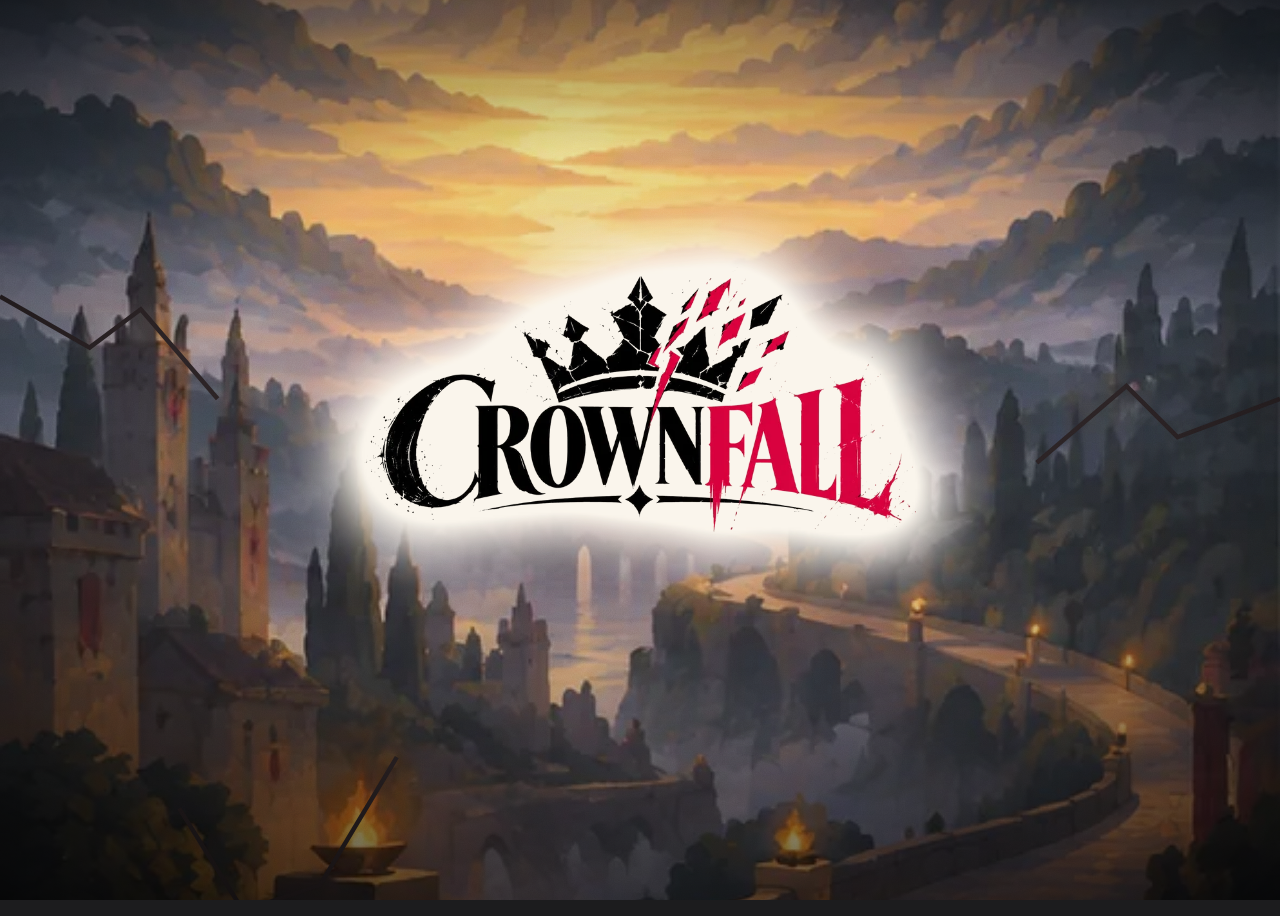
==== commit f7dc8014: "Release v259: the Wheel — a New Game+ story for both endings Co-Authored-By: Claude Opus 5.5 <norepl" ====
--- a/index.html
+++ b/index.html
@@ -3078,6 +3078,24 @@
 const cleanName = v => String(v == null ? '' : v).replace(/[^\p{L}\p{N} '\-]/gu, '').replace(/\s+/g, ' ').trim().slice(0, 16);
 function bearerName(){ try{ const n = cleanName(CrownfallCharacter.get().name); return n.length >= 2 && n !== NAME_DEFAULT ? n : ''; }catch(e){ return ''; } }
 const nameOr = (alt = 'Crownrunner') => bearerName() || alt;
+// v259: after wearing the crown, a NEW Crownrunner: the name screen asks who carries the next crown (the old name can be kept)
+function wheelName(then){
+  const st = ACH.ng_story_next; if(!st || st.branch !== 'wore') return askName(then);
+  const old = bearerName();
+  const m = modal(`<div class="nameask"><small>${turningName(+ACH.ng_next || 1)}</small><h2>Who carries the next crown?</h2><p>${old ? `${old} sits on the Fallen Throne now. ` : ''}A new Crownrunner sets out from Crown City.</p>
+    <input id="bearerName" maxlength="16" autocomplete="off" autocapitalize="words" spellcheck="false" placeholder="A new name" aria-label="Your new name">
+    <p class="nameerr" id="nameErr" aria-live="polite"></p>
+    <button class="btn red" id="nameGo" disabled>That’s my name</button>${old ? `<button class="btn ghost" id="nameKeep">Keep the name ${old}</button>` : ''}</div>`);
+  m.classList.add('namemodal');
+  const inp = m.querySelector('#bearerName'), go = m.querySelector('#nameGo'), err = m.querySelector('#nameErr'), keep = m.querySelector('#nameKeep');
+  const ok = () => { const v = cleanName(inp.value); const good = v.length >= 2 && v.toLowerCase() !== NAME_DEFAULT.toLowerCase(); go.disabled = !good;
+    err.textContent = inp.value.trim() && !good ? (v.length < 2 ? 'At least 2 letters.' : 'Pick a name of your own.') : ''; return good; };
+  inp.oninput = ok;
+  const done = () => { if(!ok()) return; try{ CrownfallCharacter.save({...CrownfallCharacter.get(), name:cleanName(inp.value)}); }catch(e){} m.remove(); then && then(); };
+  go.onclick = done; inp.onkeydown = e => { if(e.key === 'Enter') done(); };
+  if(keep) keep.onclick = () => { m.remove(); then && then(); };
+  setTimeout(() => { try{ inp.focus(); }catch(e){} }, 120);
+}
 function askName(then){
   if(bearerName()) return then && then();
   const m = modal(`<div class="nameask"><small>Crown City</small><h2>What do they call you?</h2><p>Everyone in the Lands will know this name. Choose well.</p>
@@ -3116,8 +3134,10 @@
   const held = edictList(), pool = Object.keys(EDICTS).filter(id => !held.includes(id));
   if(!pool.length) return then();
   const offer = pool.sort(() => Math.random() - 0.5).slice(0, 3);
-  const m = modal(`<div class="edicts"><small>${ngLabel(Math.max(0, Math.floor(+ACH.ngplus || 0)) + 1)}</small><h2>Choose an Edict</h2>
-    <p>A new rule for this cycle. It stays for every cycle after, and each Edict adds <b>+15%</b> to your campaign score.</p>
+  const wst = ACH.ng_story_next && ACH.ng_story_next.branch;   // v259: the Wheel's framing
+  const m = modal(`<div class="edicts"><small>${wst ? (wst === 'broke' ? 'The Hunger’s terms' : 'The new King’s decree') : ngLabel(Math.max(0, Math.floor(+ACH.ngplus || 0)) + 1)}</small><h2>Choose an Edict</h2>
+    ${wst ? `<p class="ed-why">${wst === 'broke' ? 'Reforging the crowns has a price. The Hunger names its terms, and every term stays for the turns after.' : 'The king you became rules the Lands now, and his laws stay for the turns after.'}</p>` : ''}
+    <p>${wst ? 'Each one adds' : 'A new rule for this cycle. It stays for every cycle after, and each Edict adds'} <b>+15%</b> to your campaign score.</p>
     ${offer.map(id => `<button class="ed-card" data-ed="${id}"><b>${EDICTS[id].name}</b><span>${EDICTS[id].desc}</span></button>`).join('')}
     ${held.length ? `<p class="muted ed-held">Already in force: ${held.map(id => EDICTS[id].name).join(', ')}</p>` : ''}</div>`);
   m.querySelectorAll('.ed-card').forEach(b => b.onclick = () => { m.remove(); ACH.edict_next = b.dataset.ed; saveAch(); then(); coach('edicts'); });   // v227: the tip follows once
@@ -3170,18 +3190,47 @@
   for(const t of types) for(const p of board){ if(c >= max) break; if(p && p.side === 'en' && p.t === t){ p.sh = (p.sh || 0) + 1; c++; } }
   return c;
 }
+/* v259 THE WHEEL: New Game+ as turns of the Wheel. The Crown of Crowns doesn't end, it turns; the Hunger grows each time.
+   Which story a turn tells depends on how the last campaign ended (decided when New Game+ begins, kept as ACH.ng_story):
+   wore  - you sat on the throne and became the Crownless King: you play a NEW Crownrunner; the King is your old self
+           ("once <old name>"); Edicts are the new King's decrees; the Rulers notice a fresh face.
+   broke - you broke the crown: the SAME runner; the throne crowned the Ruler who fed the Hunger most last time ("once
+           <Ruler>"); Edicts are the Hunger's terms for reforging.
+   Never shown before the first ending (New Game+ only opens after it). */
+const ORD = ['First', 'Second', 'Third', 'Fourth', 'Fifth', 'Sixth', 'Seventh', 'Eighth', 'Ninth', 'Tenth'];
+const turningName = n => `The ${ORD[n] || (n + 1) + 'th'} Turning`;   // cycle 1 = the Second Turning
+function lastEnding(){ const s = endingSave().seen || {}, t = +s.true || 0, w = +s.standard || 0; return t && t >= w ? 'true' : w ? 'standard' : null; }
+const WHEEL_LANDS = ['street', 'medieval', 'greek', 'fantasy'];
+function hungriestRuler(){   // the Ruler of the Land where the Hunger was fed most this campaign (the Land nearest the throne breaks ties)
+  const by = (hungerTally().byLand) || {}; let best = 'fantasy', n = -1;
+  for(const l of WHEEL_LANDS){ const v = +by[l] || 0; if(v > n || (v === n && WHEEL_LANDS.indexOf(l) > WHEEL_LANDS.indexOf(best))){ best = l; n = v; } }
+  return {land:best, name:RULERS[best].short || RULERS[best].name};
+}
+function wheelStory(){   // worked out at the end of a campaign, for the next turn
+  const broke = lastEnding() === 'true';
+  let old = ''; try{ const f = JSON.parse(localStorage.getItem(FALLEN_KEY) || 'null'); old = f && f.king ? fallenClean(f.king, 20) : ''; }catch(e){}
+  if(!old) old = bearerName() || '';
+  return broke ? {branch:'broke', ruler:hungriestRuler().name, rulerLand:hungriestRuler().land} : {branch:'wore', king:old};
+}
+const ngStory = () => (ngLevel() > 0 && ACH.ng_story && ACH.ng_story.branch) ? ACH.ng_story : null;
+function wheelLine(st){
+  return st.branch === 'broke'
+    ? `The Lands were free, but the shards went home with the four Rulers, and greed pulled them back together. The throne crowned the one who fed the Hunger most: <b>${st.ruler}</b>. You broke it once. It grew back.`
+    : `${st.king ? `<b>${st.king}</b> sat` : 'You sat'} on the Fallen Throne and became the Crownless King. A new Crownrunner sets out from Crown City. On the Fallen Throne waits the king you became.`;
+}
 function ngAsk(){
   const next = Math.max(0, Math.floor(+ACH.ngplus || 0)) + 1;
-  const free = landsFree();   // v216: after the true ending, say why the war starts again
-  const m = modal(`<div class="ngask"><small>${free ? 'The Lands were free' : 'The Crown of Crowns is yours'}</small><h2>${ngLabel(next)}</h2>
-    <p>${free ? 'Someone gathered the shards of the Crown of Crowns. Four new crowns were forged from them, four Rulers put them on, and the Fallen Throne has a king again. Start' : 'Start again'} in Crown City with a new army. Every cycle is harder:</p>
-    <ul><li>Score targets <b>+${ngTargetPct(next)}%</b> (Blitz <b>+${ngTargetPct(next, true)}%</b>)</li><li>Enemy ${next >= 3 ? 'Queen and both Rooks' : next >= 2 ? 'Queen and one Rook' : 'Queen'} start <b>Armored</b></li><li>Blitz fights: <b>${next} fewer move${next > 1 ? 's' : ''}</b></li><li>Store prices <b>+${10 * next}%</b></li></ul>
-    ${edictList().length ? `<p class="ng-ed">Edicts in force: <b>${edictList().map(id => EDICTS[id].name).join(', ')}</b>. You choose one more.</p>` : '<p class="ng-ed">You also choose an <b>Edict</b>: one extra rule, worth +15% campaign score.</p>'}
+  const st = wheelStory();   // v259: the Wheel
+  const m = modal(`<div class="ngask"><small>${turningName(next)}</small><h2>${ngLabel(next)}</h2>
+    <p>${wheelLine(st)}</p>
+    <p>The Hunger is stronger every time the Wheel turns:</p>
+    <ul><li>Score targets <b>+${ngTargetPct(next)}%</b> (Blitz <b>+${ngTargetPct(next, true)}%</b>)</li><li>The crown’s iron spreads to the King’s guard: enemy ${next >= 3 ? 'Queen and both Rooks start' : next >= 2 ? 'Queen and one Rook start' : 'Queen starts'} <b>Armored</b></li><li>Blitz fights: <b>${next} fewer move${next > 1 ? 's' : ''}</b></li><li>Every Land pays tithe to the crowns: store prices <b>+${10 * next}%</b></li></ul>
+    ${edictList().length ? `<p class="ng-ed">Edicts in force: <b>${edictList().map(id => EDICTS[id].name).join(', ')}</b>. ${st.branch === 'broke' ? 'The Hunger sets one more term.' : 'The new King adds one more decree.'}</p>` : '<p class="ng-ed">You also choose an <b>Edict</b>: one extra rule, worth +15% campaign score.</p>'}
     <p class="muted">Your name, Royal Treasury, best campaign and achievements stay.</p>
     <div style="display:flex;gap:10px"><button class="btn ghost" id="ngno" style="flex:1">Not yet</button><button class="btn red" id="ngyes" style="flex:1">Begin</button></div></div>`, '#ngno');
-  m.querySelector('#ngyes').onclick = () => { m.remove(); ACH.ng_next = next; saveAch(); edictPick(() => diffPick(() => askName(() => draftScreen()))); };   // v231: then the difficulty   // v226: choose an Edict first
-}
-const isCampaignKey = k => /^(crown_|conq_|clr_|kxp_|cpow_)/.test(k) || k === 'cdiff' || k === 'prog_v' || k === 'campaign_epoch' || k === 'kxv' || k === 'cdraft';   // v155 cdraft: this campaign's drafted starting army   // kxp_: King XP first clears
+  m.querySelector('#ngyes').onclick = () => { m.remove(); ACH.ng_next = next; ACH.ng_story_next = st; saveAch(); edictPick(() => diffPick(() => wheelName(() => draftScreen()))); };   // v259   // v231: then the difficulty   // v226: choose an Edict first
+}
+const isCampaignKey = k => /^(crown_|conq_|clr_|kxp_|cpow_)/.test(k) || k === 'cdiff' || k === 'ng_story' || k === 'prog_v' || k === 'campaign_epoch' || k === 'kxv' || k === 'cdraft';   // v155 cdraft: this campaign's drafted starting army   // kxp_: King XP first clears
 function mergeAch(local, cloud){
   const le = +local.campaign_epoch || 0, ce = +cloud.campaign_epoch || 0, out = {};
   for(const k in cloud) if(!isCampaignKey(k)) out[k] = cloud[k];
@@ -3195,9 +3244,11 @@
 function newCampaign(){
   ACH.ngplus = Math.max(0, Math.floor(+ACH.ng_next || 0)); delete ACH.ng_next; ACH.ng_best = Math.max(+ACH.ng_best || 0, ACH.ngplus);   // v210: New Game+ cycle, or 0 for a plain new campaign
   if(!ACH.ngplus) ACH.edicts = []; else if(EDICTS[ACH.edict_next] && !edictList().includes(ACH.edict_next)) ACH.edicts = [...edictList(), ACH.edict_next];   // v226: Edicts stack through New Game+
-  delete ACH.edict_next; const cd = CDIFF[ACH.cdiff_next] ? ACH.cdiff_next : null; delete ACH.cdiff_next;   // v231: the difficulty chosen for this campaign
+  delete ACH.edict_next; const cd = CDIFF[ACH.cdiff_next] ? ACH.cdiff_next : null; delete ACH.cdiff_next;
+  const wheel = ACH.ngplus && ACH.ng_story_next && ACH.ng_story_next.branch ? ACH.ng_story_next : null; delete ACH.ng_story_next;   // v259   // v231: the difficulty chosen for this campaign
   for(const k of Object.keys(ACH)) if(isCampaignKey(k)) delete ACH[k];      // crowns, conquered circuits, old-format progress
   if(cd) ACH.cdiff = cd;
+  if(wheel) ACH.ng_story = wheel;
   ACH.prog_v = PROG_VERSION; ACH.campaign_epoch = Date.now(); ACH.kxv = 1;   // King XP 0 → King Lv.1, 1 Command
   try{ localStorage.setItem('gambit-ach', JSON.stringify(ACH)); }catch(e){}
   setCarry(null); setRebuild(null); setCheckpoint(null);                     // carried army, old rebuild record, Circuit checkpoint
@@ -5114,6 +5165,9 @@
 const HOLD_LINES = ['Thank you. For a second there, I couldn’t hear it.', 'Funny. I never even wanted a crown. I just couldn’t stop fighting for one.',
   'The Hunger goes quiet when I lose. Is that strange?', 'Don’t let it pull you the way it pulled me.', 'Every night it says the same thing: win. I never asked who for.',
   'My grandmother fought for these crowns. So did hers. None of us ever got to keep one.'];
+// v259: Rulers notice a fresh face after the last runner sat on the throne
+const WHEEL_RULER = {'Kingpin Vex':'Another one. The last one sat down and never stood up.', 'King Aldric the Iron-Handed':'I knelt to the last Bearer. I will not kneel twice.',
+  'Athena, Queen of Olympus':'New face, same road. I watched the last one climb it. Do you know who waits at the top?', 'Morwen the Shadow Queen':'The throne wears a new face every turn of the Wheel. Yours will do.'};
 // lines that change with the story so far
 function storyLines(o){
   if(o.name === 'Rush Hour Rex' && B && B.lights?.length) o.intro = 'Green lights are live. Reach one and you get a move back. My pieces get there first, and you lose one.';
@@ -5155,7 +5209,12 @@
     if(o.name === 'Athena, Queen of Olympus' && worldCrowns() < 2) o.intro = `${nm}. I have read that name before. Sit. Let us see how this game ends.`;
     if(o.name === 'Morwen the Shadow Queen' && worldCrowns() !== WORLD_TOTAL - 1) o.intro = `${nm}. Your shadow told me your name before you did.`;
   }
-  if(nm && o.name === 'The Crownless King' && !fallenRecord()) o.intro = throneCrowns() ? `Again, ${nm}? The throne remembers you.` : crownsReforged() ? `You broke my crown, ${nm}. They gathered the pieces. Somebody always does.` : `Welcome home, ${nm}. Every crown you carry was once mine. I have come to take them back.`;   // v218
+  { const W = ngStory();   // v259: the Wheel names who the King was
+    if(o.name === 'The Crownless King' && W){
+      if(W.branch === 'wore' && W.king) o.intro = `Once I was ${W.king}. I said the same thing you're about to say.`;
+      if(W.branch === 'broke' && W.ruler) o.intro = `Once I was ${W.ruler}. I fed it more than anyone, and it remembered. You broke my crown, ${nm || 'Bearer'}. It grew back.`; }
+    if(W && W.branch === 'wore' && o.ruler && fresh && WHEEL_RULER[o.name]) o.intro = WHEEL_RULER[o.name]; }
+  if(nm && o.name === 'The Crownless King' && !fallenRecord() && !ngStory()) o.intro = throneCrowns() ? `Again, ${nm}? The throne remembers you.` : crownsReforged() ? `You broke my crown, ${nm}. They gathered the pieces. Somebody always does.` : `Welcome home, ${nm}. Every crown you carry was once mine. I have come to take them back.`;   // v218
   // v216: the throne's hold on the Lands. After the first World Crown, about one ordinary opponent in three sounds released
   // when they lose (the same line for the same opponent). Hints only: nobody names the throne or says what it does.
   if(fresh && !o.ruler && o.name !== 'The Hollow Crown' && o.name !== 'The Fallen Grandmaster' && worldCrowns() >= 1 && RUN.ante >= 2){
@@ -6242,7 +6301,8 @@
 const hungerTaken = () => hungerTally().taken || [];
 function namesList(a, max = 4){ if(!a.length) return ''; if(a.length > max) return `${a.slice(0, max - 1).join(', ')} and ${a.length - max + 1} others`;
   return a.length === 1 ? a[0] : `${a.slice(0, -1).join(', ')} and ${a[a.length - 1]}`; }
-function hungerNote(k){ const h = hungerTally(); h[k] = (h[k] || 0) + 1; ACH.hunger = h; saveAch(); if(k === 'fed' && h.fed >= HUNGER_FED_ACH) unlockAch('sa_fed', false); }
+function hungerNote(k){ const h = hungerTally(); h[k] = (h[k] || 0) + 1; if(k === 'fed' && RUN && RUN.land){ h.byLand = h.byLand || {}; h.byLand[RUN.land] = (+h.byLand[RUN.land] || 0) + 1; }   // v259: for the Wheel
+  ACH.hunger = h; saveAch(); if(k === 'fed' && h.fed >= HUNGER_FED_ACH) unlockAch('sa_fed', false); }
 const hungerKey = () => RUN ? [RUN.land, RUN.circuit, RUN.ante].join('|') : '';
 function hungerDue(){ return !!(RUN && !MATCH && !RUN.gauntlet && RUN.blind === 2 && (baseCrowns() >= 1 || edictOn('hungry')) && RUN.pactKey !== hungerKey()); }
 function hungerBloodType(){   // the strongest piece type in your army that can still level up
@@ -10471,6 +10531,7 @@
     await E.wait(400);
     await E.say('In four Lands at once, the Rulers’ crowns go dark.', 2800, 'lower', 'story');   // v216: the Lands go free
     await E.say(landsFree() ? 'Again, nobody kneels. This time, they remember how to stand.' : 'For the first time in a hundred years, nobody kneels.', 3200, 'lower', 'story');   // v218: freed before
+    if(ngLevel() >= 2) await E.say('Somebody always gathers the pieces. Maybe this time, nobody will.', 3200, 'lower', 'story');   // v259: the third turning and beyond
     await E.black(1400);
     // 4) the one who came before
     E.film('surrender'); snd.wind(9);
--- a/gameplay-polish.css
+++ b/gameplay-polish.css
@@ -574,3 +574,6 @@
 #chariotCall:not([hidden]) + #hand{display:none}
 .sq.chariot-lane{outline:2px dashed #efbc60;outline-offset:-3px}
 .chariot-wheel{position:absolute;bottom:1px;right:1px;z-index:4;border-radius:50%;background:#382719;color:#ffdb91;font:700 17px/1.1 Georgia,serif;pointer-events:none}
+/* v259 the Wheel */
+.edicts .ed-why{margin:0 0 4px;font-size:13.5px;line-height:1.45;color:var(--muted,#b9b1c9)}
+.nameask #nameKeep{margin-top:8px;width:100%}
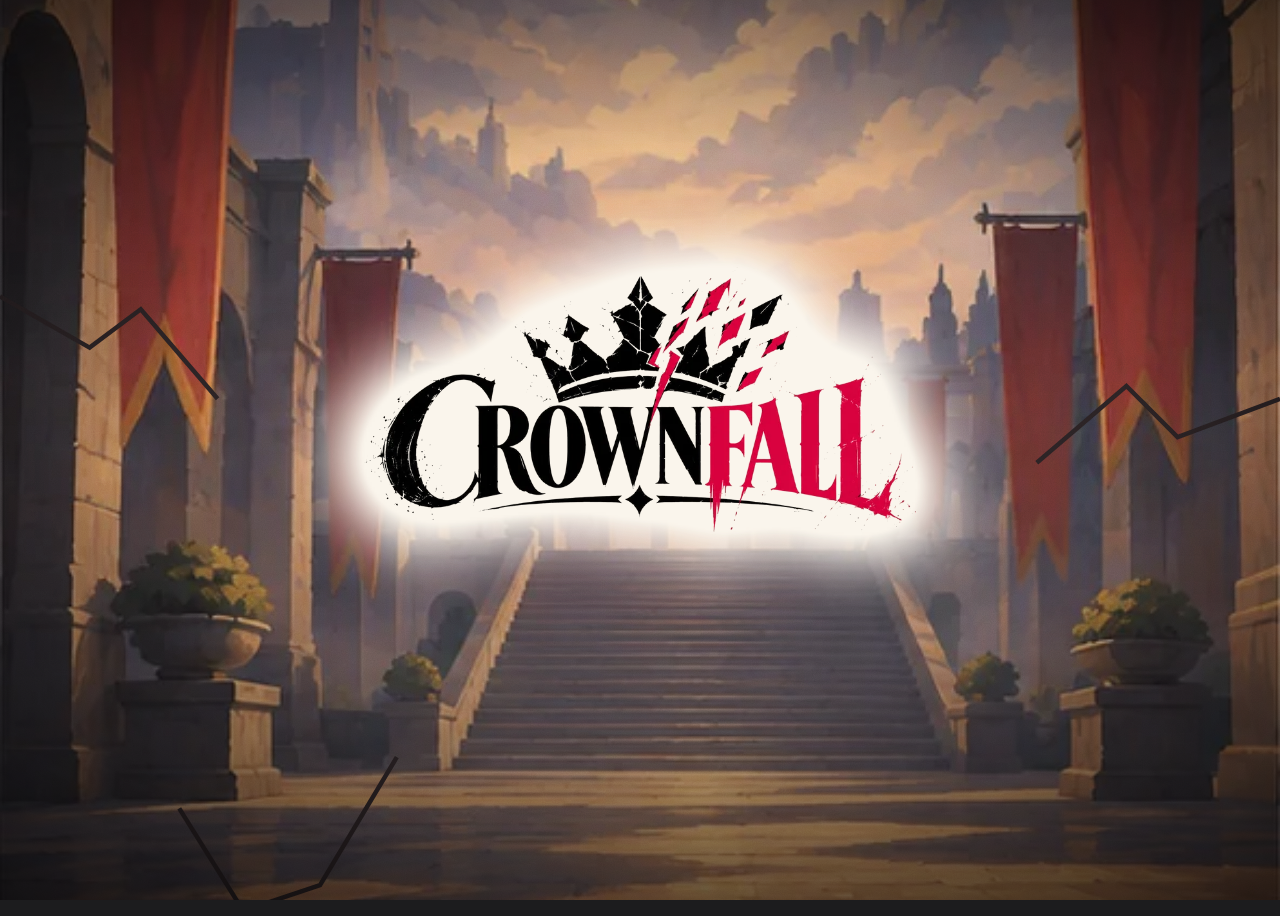
==== commit a7c81616: "Release v260: new build number so the Wheel reaches players who already loaded v259 Co-Authored-By: " ====
--- a/index.html
+++ b/index.html
@@ -1,12 +1,12 @@
 <!doctype html>
 <html lang="en">
 <head>
-<script src="gameplay-polish.js?v=259"></script>
-<script src="piece-designs.js?v=259"></script>
-<script src="character-style.js?v=259"></script>
-<script src="campaign-opponents.js?v=259"></script>
-<script src="campaign-dialogue.js?v=259"></script>
-<link rel="stylesheet" href="character-style.css?v=259">
+<script src="gameplay-polish.js?v=260"></script>
+<script src="piece-designs.js?v=260"></script>
+<script src="character-style.js?v=260"></script>
+<script src="campaign-opponents.js?v=260"></script>
+<script src="campaign-dialogue.js?v=260"></script>
+<link rel="stylesheet" href="character-style.css?v=260">
 
 <meta charset="utf-8">
 <meta name="viewport" content="width=device-width,initial-scale=1,viewport-fit=cover">
@@ -2325,10 +2325,10 @@
 .scoring-total b{color:var(--brass);font-size:clamp(18px,5vw,26px)}
 @media(prefers-reduced-motion:reduce){.scoring-sequence.bump{animation:none}}
 </style>
-<link rel="stylesheet" href="city-board.css?v=259">
-<link rel="stylesheet" href="ruler-style.css?v=259">
-<link rel="stylesheet" href="gameplay-polish.css?v=259">
-<link rel="stylesheet" href="storybook.css?v=259">
+<link rel="stylesheet" href="city-board.css?v=260">
+<link rel="stylesheet" href="ruler-style.css?v=260">
+<link rel="stylesheet" href="gameplay-polish.css?v=260">
+<link rel="stylesheet" href="storybook.css?v=260">
 <div id="app"></div>
 <div id="rotateOv" aria-live="polite"><i aria-hidden="true">📱</i><b>Rotate your phone</b><span>Crownfall battles are designed for portrait play.</span></div>
 
@@ -3724,7 +3724,7 @@
 let onTitle = false;
 // ===== build number: the ONE place the version lives. Shown on the title screen and in How to play;
 // the site build reads it to name the service-worker cache 'crownfall-v' + GAME_VERSION. +1 every published update.
-const GAME_VERSION = 259;
+const GAME_VERSION = 260;
 const VERSION_LABEL = () => `v${GAME_VERSION}`;
 const has = id => RUN.relics.includes(id);
 const bossAt = a => RUN.bosses[(a-1) % RUN.bosses.length];
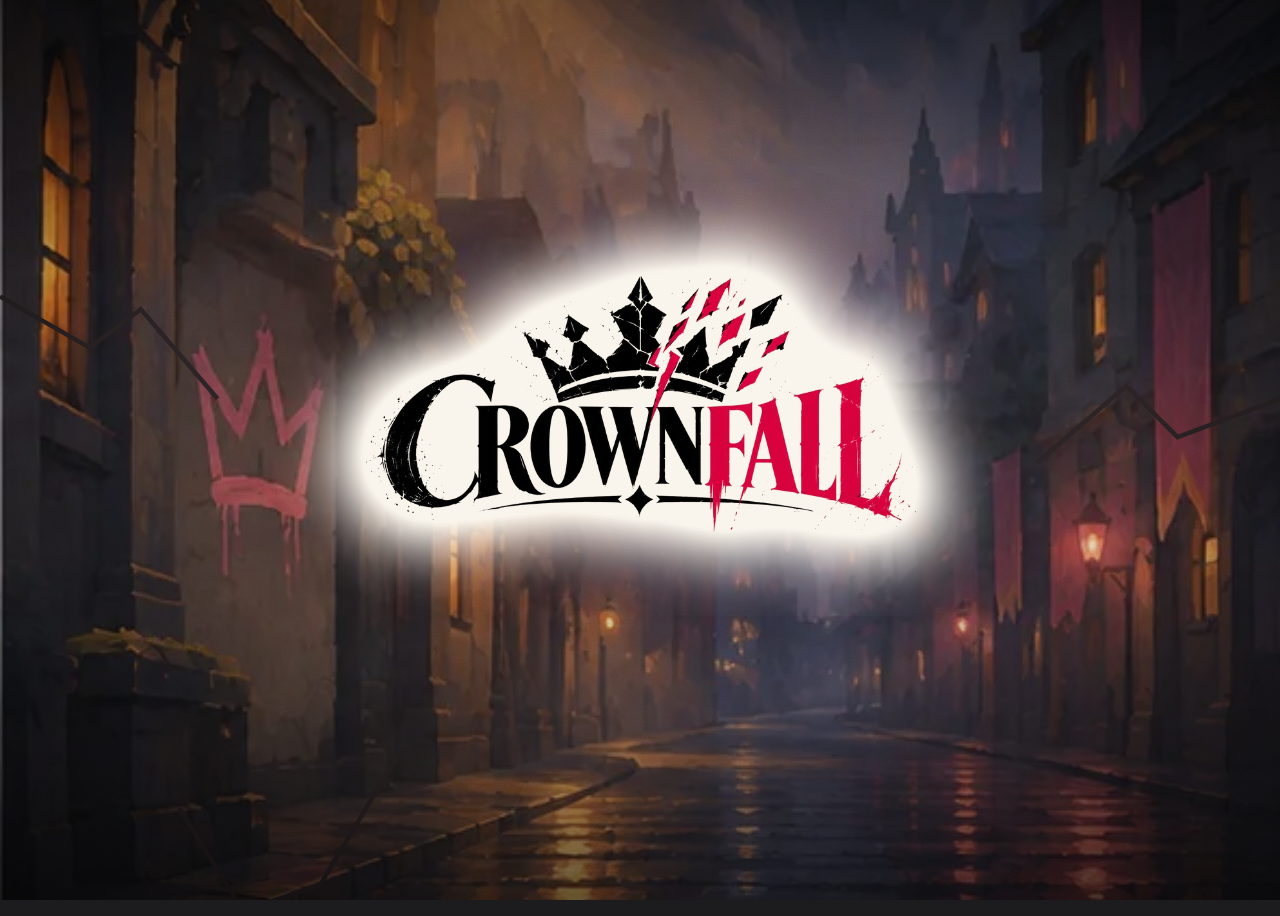
==== commit bf573ec6: "Release v261: painted land-entry Crownrunner and four-crown reveal" ====
--- a/index.html
+++ b/index.html
@@ -1,12 +1,12 @@
 <!doctype html>
 <html lang="en">
 <head>
-<script src="gameplay-polish.js?v=260"></script>
-<script src="piece-designs.js?v=260"></script>
-<script src="character-style.js?v=260"></script>
-<script src="campaign-opponents.js?v=260"></script>
-<script src="campaign-dialogue.js?v=260"></script>
-<link rel="stylesheet" href="character-style.css?v=260">
+<script src="gameplay-polish.js?v=261"></script>
+<script src="piece-designs.js?v=261"></script>
+<script src="character-style.js?v=261"></script>
+<script src="campaign-opponents.js?v=261"></script>
+<script src="campaign-dialogue.js?v=261"></script>
+<link rel="stylesheet" href="character-style.css?v=261">
 
 <meta charset="utf-8">
 <meta name="viewport" content="width=device-width,initial-scale=1,viewport-fit=cover">
@@ -705,20 +705,14 @@
 .loremark{width:26px;height:26px;padding:0;border:0;background:none;color:var(--enemy,#ff3d9a);opacity:.55;transform:rotate(-8deg)}
 .loremark svg{width:26px;height:26px}
 body[data-pack="street"] .loremark{color:#ff3d9a;filter:drop-shadow(0 0 3px rgba(255,61,154,.6))}
-.reveal{position:relative;width:260px;height:260px;margin:0 auto}
-.reveal .rc{position:absolute;width:40px;height:40px;transform:translate(-50%,-50%);opacity:0;animation:rcin .6s ease-out forwards}
+.reveal{display:grid;grid-template-columns:repeat(2,minmax(0,1fr));gap:8px;width:min(78vw,286px);margin:0 auto 4px}
+.reveal .rc{display:grid;place-items:center;aspect-ratio:1.65;border:1px solid #8f7653;border-radius:5px;overflow:hidden;background:#211c1b;box-shadow:0 2px 7px #0008;animation:rcin .55s ease-out both}
+.reveal .rc img{width:100%;height:100%;object-fit:cover;display:block}
 .reveal .rc svg{width:40px;height:40px}
-.reveal .rc.art{width:64px;height:64px;border-radius:50%;overflow:hidden;border:2px solid #ffd23d;box-shadow:0 0 12px rgba(255,210,61,.6);background:#0d0d0d}
-.reveal .rc.art img{width:100%;height:100%;object-fit:cover;display:block}
-.reveal .rc svg .frac{stroke:#ffd23d;opacity:1;stroke-width:1.6;filter:drop-shadow(0 0 3px #ffd23d)}
-@keyframes rcin{from{opacity:0;transform:translate(-50%,-50%) scale(.3)}to{opacity:1;transform:translate(-50%,-50%) scale(1)}}
-.reveal .bigcrown{position:absolute;left:50%;top:50%;width:150px;height:150px;transform:translate(-50%,-50%);fill:none;stroke:#ffd23d;stroke-width:1.4;stroke-linejoin:round;filter:drop-shadow(0 0 8px #ffd23d)}
-.reveal .bigcrown path{stroke-dasharray:160;stroke-dashoffset:160;animation:drawc 2.4s ease-in-out 1.8s forwards}
-.reveal .bigcrown path + path{stroke:#e0263f;filter:drop-shadow(0 0 6px #e0263f)}
-@keyframes drawc{to{stroke-dashoffset:0}}
+@keyframes rcin{from{opacity:0;transform:translateY(4px)}to{opacity:1;transform:none}}
 .rv1{animation:fadein .8s ease 1s both}.rv2{animation:fadein .8s ease 4.2s both}.rv3{animation:fadein .8s ease 5s both}.rv4{animation:fadein .8s ease 6s both}
 @keyframes fadein{from{opacity:0;transform:translateY(6px)}to{opacity:1;transform:none}}
-@media (prefers-reduced-motion: reduce){ .reveal .rc,.reveal .bigcrown path,.rv1,.rv2,.rv3,.rv4{animation:none;opacity:1;stroke-dashoffset:0} }
+@media (prefers-reduced-motion: reduce){ .reveal .rc,.rv1,.rv2,.rv3,.rv4{animation:none;opacity:1} }
 .landhero{position:relative;height:clamp(150px,44vw,200px);border-radius:6px;overflow:hidden;border:3px solid #0d0d0d;box-shadow:4px 4px 0 rgba(0,0,0,.6);flex:none}
 .landhero img,.landintro img{position:absolute;inset:0;width:100%;height:100%;object-fit:cover;object-position:62% 38%}
 .lh-shade{position:absolute;inset:0;background:linear-gradient(180deg,rgba(13,13,13,0) 0%,rgba(13,13,13,.05) 45%,rgba(13,13,13,.6) 72%,rgba(13,13,13,.94) 100%),radial-gradient(ellipse 70% 55% at 0% 100%,rgba(13,13,13,.75),transparent 70%)}
@@ -1241,7 +1235,6 @@
 .vict.b4 .vslots,.vict.b4 .vcount{opacity:1;transform:none}
 .vict.b5 .vworld{opacity:1;transform:none}
 .vict.b6 .vbtns,.vict.four.b5 .vbtns{opacity:1;transform:none}
-.vict.four .reveal{height:250px;width:260px}
 .vict.four.b1 .reveal,.vict.four.b1 .vkick{opacity:1;transform:none}
 .vict.four .vk.t1{opacity:0}.vict.four.b2 .vk.t1{opacity:1;transform:none}
 .vict.four .vk.t2{color:#e0263f;font-size:clamp(22px,6.6vw,30px)}.vict.four.b3 .vk.t2{opacity:1;transform:none}
@@ -1249,7 +1242,6 @@
 .vict.four.b3 .vbg{filter:brightness(.24) blur(4px) grayscale(.2)}
 @media (prefers-reduced-motion: reduce){
   .vict *,.vict .vcard{transition:opacity .2s ease!important;animation:none!important;transform:none!important}
-  .vict .reveal .rc,.vict .reveal .bigcrown{translate:-50% -50%}   /* keep the 4/4 ring centred without its transform */
 }
 
 /* ===== Ruler intro ===== */
@@ -2325,10 +2317,10 @@
 .scoring-total b{color:var(--brass);font-size:clamp(18px,5vw,26px)}
 @media(prefers-reduced-motion:reduce){.scoring-sequence.bump{animation:none}}
 </style>
-<link rel="stylesheet" href="city-board.css?v=260">
-<link rel="stylesheet" href="ruler-style.css?v=260">
-<link rel="stylesheet" href="gameplay-polish.css?v=260">
-<link rel="stylesheet" href="storybook.css?v=260">
+<link rel="stylesheet" href="city-board.css?v=261">
+<link rel="stylesheet" href="ruler-style.css?v=261">
+<link rel="stylesheet" href="gameplay-polish.css?v=261">
+<link rel="stylesheet" href="storybook.css?v=261">
 <div id="app"></div>
 <div id="rotateOv" aria-live="polite"><i aria-hidden="true">📱</i><b>Rotate your phone</b><span>Crownfall battles are designed for portrait play.</span></div>
 
@@ -3724,7 +3716,7 @@
 let onTitle = false;
 // ===== build number: the ONE place the version lives. Shown on the title screen and in How to play;
 // the site build reads it to name the service-worker cache 'crownfall-v' + GAME_VERSION. +1 every published update.
-const GAME_VERSION = 260;
+const GAME_VERSION = 261;
 const VERSION_LABEL = () => `v${GAME_VERSION}`;
 const has = id => RUN.relics.includes(id);
 const bossAt = a => RUN.bosses[(a-1) % RUN.bosses.length];
@@ -10750,12 +10742,14 @@
 // 4 / 4: the four World Crowns, then the Fallen Throne opens
 function fourthReveal(l){
   musicStop(); sfx.win();
-  const ring = BASE_LANDS.map((x, k) => { const a = (k / 4) * Math.PI * 2 - Math.PI / 2, art = crownArt(x, WORLD_TIER(x));
-    return `<span class="rc${art ? ' art' : ''}" style="left:${50 + Math.cos(a) * 44}%;top:${50 + Math.sin(a) * 37}%;animation-delay:${k * 0.3}s">${art ? `<img src="${art}" alt="">` : landCrownImage(x, true)}</span>`; }).join('');
+  const crowns = BASE_LANDS.map((land, index) => {
+    const art = crownArt(land, WORLD_TIER(land));
+    return `<span class="rc" style="animation-delay:${index * 0.3}s">${art ? `<img src="${art}" alt="${landCrownName(land)}">` : landCrownImage(land, true)}</span>`;
+  }).join('');
   const ov = vOverlay('four', 'throne'); const T = vTimeline(ov, 1000);
   ov.innerHTML = `${LAND_ART.throne ? `<div class="vbg obscured" style="background-image:url('${LAND_ART.throne}')"></div>` : ''}
     <div class="vland">
-      <div class="reveal">${ring}<svg class="bigcrown" viewBox="0 0 40 40" aria-hidden="true"><path d="M5 32 L4 12 L11 19 L14 6 L20 15 L26 6 L29 19 L36 12 L35 32 Z"/><path d="M21 5 L18 15 L22 18 L17 28 L20 35"/></svg></div>
+      <div class="reveal">${crowns}</div>
       <p class="vkick">${landCrownName(l)} claimed</p>
       <b class="vk t1">4 Crowns collected</b>
       <b class="vk t2">The Fallen Throne has opened</b>
--- a/gameplay-polish.css
+++ b/gameplay-polish.css
@@ -429,11 +429,11 @@
 .lwalk.in .lw-bg img{animation:lwnear 7s linear both}
 .lw-fig{transform-origin:50% 100%}
 .lwalk.in .lw-fig{animation:lwaway 7s linear both}
-.lw-fig img{transform-origin:50% 100%}
+.lw-fig img{object-fit:contain;transform-origin:50% 100%}
 .lwalk.in .lw-fig img{animation:lwstep 1.1s ease-in-out infinite}
 @keyframes lwnear{from{transform:scale(1)}to{transform:scale(1.08) translateY(1.2%)}}
-@keyframes lwaway{from{transform:scale(1)}to{transform:scale(.975)}}
-@keyframes lwstep{0%,50%,100%{transform:translate(0,0) rotate(0)}25%{transform:translate(-.5%,-.55%) rotate(-.45deg)}75%{transform:translate(.5%,-.55%) rotate(.45deg)}}
+@keyframes lwaway{from{transform:scale(1.025)}to{transform:scale(1)}}
+@keyframes lwstep{0%,50%,100%{transform:translate(0,0) rotate(0)}25%{transform:translate(-.22%,.25%) rotate(-.12deg)}75%{transform:translate(.22%,.25%) rotate(.12deg)}}
 .lw-shade{position:absolute;inset:0;background:linear-gradient(180deg,rgba(8,7,10,.62) 0,rgba(8,7,10,0) 22%);pointer-events:none}
 .lw-head{position:absolute;left:20px;right:130px;top:calc(env(safe-area-inset-top,0px) + 18px);color:#f6efe2;text-shadow:0 2px 10px rgba(0,0,0,.7)}
 .lw-head small{display:block;font:600 11px/1.2 var(--body);letter-spacing:.24em;text-transform:uppercase;color:#e8c37a}
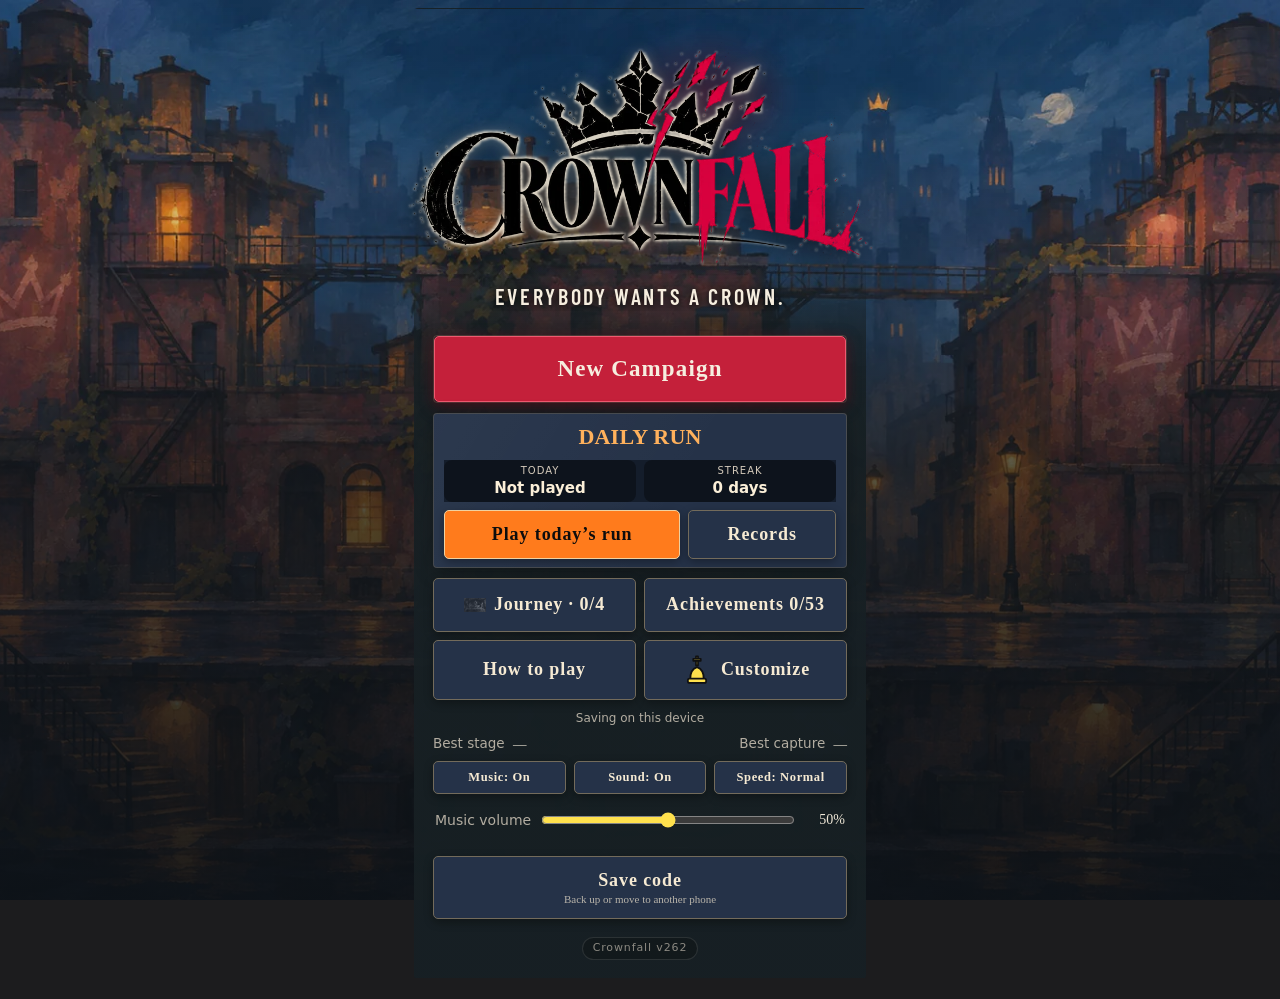
==== commit d1f71329: "Release v262: Save code — back up or move your progress to another phone Co-Authored-By: Claude Opus" ====
--- a/index.html
+++ b/index.html
@@ -1,12 +1,12 @@
 <!doctype html>
 <html lang="en">
 <head>
-<script src="gameplay-polish.js?v=261"></script>
-<script src="piece-designs.js?v=261"></script>
-<script src="character-style.js?v=261"></script>
-<script src="campaign-opponents.js?v=261"></script>
-<script src="campaign-dialogue.js?v=261"></script>
-<link rel="stylesheet" href="character-style.css?v=261">
+<script src="gameplay-polish.js?v=262"></script>
+<script src="piece-designs.js?v=262"></script>
+<script src="character-style.js?v=262"></script>
+<script src="campaign-opponents.js?v=262"></script>
+<script src="campaign-dialogue.js?v=262"></script>
+<link rel="stylesheet" href="character-style.css?v=262">
 
 <meta charset="utf-8">
 <meta name="viewport" content="width=device-width,initial-scale=1,viewport-fit=cover">
@@ -2317,10 +2317,10 @@
 .scoring-total b{color:var(--brass);font-size:clamp(18px,5vw,26px)}
 @media(prefers-reduced-motion:reduce){.scoring-sequence.bump{animation:none}}
 </style>
-<link rel="stylesheet" href="city-board.css?v=261">
-<link rel="stylesheet" href="ruler-style.css?v=261">
-<link rel="stylesheet" href="gameplay-polish.css?v=261">
-<link rel="stylesheet" href="storybook.css?v=261">
+<link rel="stylesheet" href="city-board.css?v=262">
+<link rel="stylesheet" href="ruler-style.css?v=262">
+<link rel="stylesheet" href="gameplay-polish.css?v=262">
+<link rel="stylesheet" href="storybook.css?v=262">
 <div id="app"></div>
 <div id="rotateOv" aria-live="polite"><i aria-hidden="true">📱</i><b>Rotate your phone</b><span>Crownfall battles are designed for portrait play.</span></div>
 
@@ -3716,7 +3716,7 @@
 let onTitle = false;
 // ===== build number: the ONE place the version lives. Shown on the title screen and in How to play;
 // the site build reads it to name the service-worker cache 'crownfall-v' + GAME_VERSION. +1 every published update.
-const GAME_VERSION = 261;
+const GAME_VERSION = 262;
 const VERSION_LABEL = () => `v${GAME_VERSION}`;
 const has = id => RUN.relics.includes(id);
 const bossAt = a => RUN.bosses[(a-1) % RUN.bosses.length];
@@ -5730,6 +5730,7 @@
     ${inC ? `<div class="bests"><span>Best stage <b>${BEST.ante || '—'}</b></span><span>Best capture <b>${BEST.hand ? BEST.hand.toLocaleString() : '—'}</b></span>${bestCampaign() ? `<span>Best campaign <b>$${bestCampaign().toLocaleString('en-US')}</b></span>` : ''}</div>` : ''}
     <div class="setg three"><button class="btn ghost" id="mus">Music: ${musicOn?'On':'Off'}</button><button class="btn ghost" id="snd">Sound: ${soundOn?'On':'Off'}</button><button class="btn ghost" id="spd">Speed: ${fast?'Fast':'Normal'}</button></div>
     ${musicControls('mvol')}
+    <button class="btn ghost savecodebtn" id="savecode">Save code<small>Back up or move to another phone</small></button>
     <div class="gver" id="gver">Crownfall ${VERSION_LABEL()}</div>
   </section>`;
   { const c = $('#cont'); if(c) c.onclick = () => inC ? continueCampaign() : goMode('campaign', 'cont'); }
@@ -5740,6 +5741,7 @@
   $('#gnew').onclick = () => gs ? gNewAsk(gs) : (MODE === 'gauntlet' ? gNewRun() : goMode('gauntlet', 'new'));
   $('#grec').onclick = () => dailyRecords();   // v230
   $('#how').onclick = () => howTo(false);
+  $('#savecode').onclick = () => saveCodeScreen();   // v262
   if(inC){
     if(kingTrainRefunded > 0){ const r = kingTrainRefunded; kingTrainRefunded = 0; setTimeout(() => showTip(`<b>King Training retired: +$${r} refunded</b><br>The King no longer trains. Your King grows through World Crowns.`), 600); }
     if(worldCrowns() > 0 && coachSeen().crown) coach('journey'); }
@@ -5750,6 +5752,95 @@
   bindMusicControls(app, 'mvol');
   $('#snd').onclick = e => { soundOn = !soundOn; try{ localStorage.setItem('gambit-sound', soundOn?'on':'off'); }catch(_){} e.target.textContent = 'Sound: ' + (soundOn?'On':'Off'); };
   $('#spd').onclick = e => { fast = !fast; try{ localStorage.setItem('gambit-fast', fast?'on':'off'); }catch(_){} e.target.textContent = 'Speed: ' + (fast?'Fast':'Normal'); };
+}
+/* v262 SAVE CODE: everything Crownfall keeps in this browser (Campaign, Daily Run, records, achievements, your Crownrunner
+   and settings) packed into one code or file, to back it up or carry it to another phone. Loading a code replaces this
+   browser's progress and keeps the old progress once, so the last load can be undone. Reads the raw keys (both storage worlds). */
+const SC_HEAD = 'CROWNFALL1', SC_UNDO = 'crownfall-undo-load';
+const SC_SKIP = new Set(['crownfall-mode', 'crownfall-intent', SC_UNDO]);
+const scKeep = k => /^(cf151[cg]-|crownrunner-)/.test(k) && !/crownfall-lastver$/.test(k) || /^(gambit-(sound|fast)|crownfall-(music|music-vol|chatter|tut|tips|gauntlet-best|gauntlet-history|gauntlet-done|gauntlet-last|daily))$/.test(k);
+function scData(){ const d = {}; try{ for(let i = 0; i < localStorage.length; i++){ const k = localStorage.key(i); if(k && !SC_SKIP.has(k) && scKeep(k)){ const v = rawGet(k); if(v != null) d[k] = v; } } }catch(e){} return d; }
+function scSum(s){ let h = 0x811c9dc5; for(let i = 0; i < s.length; i++){ h ^= s.charCodeAt(i); h = Math.imul(h, 16777619); } return (h >>> 0).toString(16).padStart(8, '0'); }
+const scB64 = u8 => { let s = ''; for(let i = 0; i < u8.length; i += 0x8000) s += String.fromCharCode.apply(null, u8.subarray(i, i + 0x8000)); return btoa(s).replace(/\+/g, '-').replace(/\//g, '_').replace(/=+$/, ''); };
+const scUnB64 = t => { const s = atob(t.replace(/-/g, '+').replace(/_/g, '/')); const u = new Uint8Array(s.length); for(let i = 0; i < s.length; i++) u[i] = s.charCodeAt(i); return u; };
+async function scPipe(u8, Stream, kind){ const out = new Blob([u8]).stream().pipeThrough(new Stream(kind)); return new Uint8Array(await new Response(out).arrayBuffer()); }
+async function scEncode(d){
+  const json = JSON.stringify({v:1, at:Date.now(), d}), raw = new TextEncoder().encode(json);
+  let z = 'j', body = raw;
+  try{ if(typeof CompressionStream === 'function'){ body = await scPipe(raw, CompressionStream, 'deflate-raw'); z = 'z'; } }catch(e){ body = raw; z = 'j'; }
+  const b = scB64(body); return `${SC_HEAD}.${z}.${b}.${scSum(b)}`;
+}
+async function scDecode(text){
+  const t = String(text || '').replace(/\s+/g, ''), p = t.split('.');
+  if(p[0] !== SC_HEAD || p.length !== 4 || !/^[jz]$/.test(p[1])) throw new Error(t.startsWith(SC_HEAD) ? 'cut' : 'not');
+  if(scSum(p[2]) !== p[3]) throw new Error('cut');
+  let u8; try{ u8 = scUnB64(p[2]); if(p[1] === 'z'){ if(typeof DecompressionStream !== 'function') throw new Error('old'); u8 = await scPipe(u8, DecompressionStream, 'deflate-raw'); } }catch(e){ throw new Error(e && e.message === 'old' ? 'old' : 'cut'); }
+  let x; try{ x = JSON.parse(new TextDecoder().decode(u8)); }catch(e){ throw new Error('cut'); }
+  if(!x || x.v !== 1 || !x.d || typeof x.d !== 'object') throw new Error('not');
+  for(const k of Object.keys(x.d)) if(!scKeep(k) || typeof x.d[k] !== 'string') delete x.d[k];
+  return x;
+}
+function scSummary(x){
+  const d = x.d, j = k => { try{ return JSON.parse(d[k] || 'null'); }catch(e){ return null; } };
+  const ach = j('cf151c-gambit-ach') || {}, ch = j('crownrunner-character-v1') || {};
+  const nm = (() => { try{ const n = cleanName(ch.name || ''); return n.length >= 2 && n !== NAME_DEFAULT ? n : ''; }catch(e){ return ''; } })();
+  const crowns = BASE_LANDS.filter(l => ach[landCrownId(l)]).length, ng = Math.max(0, Math.floor(+ach.ngplus || 0));
+  const at = +(d['cf151c-gambit-savedAt'] || 0) || x.at;
+  const parts = [nm ? `<b>${nm.replace(/</g, '&lt;')}</b>` : '<b>Unnamed Crownrunner</b>', `${crowns} of ${BASE_LANDS.length} crowns`];
+  if(ng) parts.push(ng === 1 ? 'New Game+' : `New Game${'+'.repeat(Math.min(ng, 3))}${ng > 3 ? ` (cycle ${ng})` : ''}`);
+  return `${parts.join(' · ')}<br><small>Saved ${new Date(at).toLocaleString([], {month:'short', day:'numeric', year:'numeric', hour:'numeric', minute:'2-digit'})}</small>`;
+}
+function scApply(d, keepUndo){
+  if(keepUndo){ const cur = JSON.stringify({v:1, at:Date.now(), d:scData()}); try{ rawSet(SC_UNDO, cur); }catch(e){} }
+  const old = []; try{ for(let i = 0; i < localStorage.length; i++){ const k = localStorage.key(i); if(k && !SC_SKIP.has(k) && scKeep(k)) old.push(k); } }catch(e){}
+  old.forEach(rawDel); Object.keys(d).forEach(k => rawSet(k, d[k]));
+  rawSet('cf151c-gambit-savedAt', String(Date.now()));   // newer than any copy in your Claude account, so cloud save keeps this one
+  rawSet('crownfall-mode', 'campaign'); rawDel('crownfall-intent');
+  try{ location.reload(); }catch(e){}
+}
+const scErr = e => ({cut:'That code is incomplete. Copy the whole code, from CROWNFALL1 to the end, and try again.', old:'This browser is too old to open save codes. Update it, or try another browser.'})[e && e.message] || 'That isn’t a Crownfall save code.';
+function scConfirm(x){
+  const m = modal(`<h2>Load this save?</h2><p class="sc-sum">${scSummary(x)}</p>
+    <p class="muted">This replaces all Crownfall progress in this browser: Campaign, Daily Run, records, achievements and your Crownrunner. Your current progress is kept so you can undo this once.</p>
+    <div class="sc-row"><button class="btn ghost" id="scNo">Cancel</button><button class="btn" id="scYes">Load save</button></div>`, '#scNo');
+  m.querySelector('#scYes').onclick = () => { m.querySelector('#scYes').disabled = true; scApply(x.d, true); };
+}
+function saveCodeScreen(){
+  let undo = null; try{ undo = JSON.parse(rawGet(SC_UNDO) || 'null'); }catch(e){}
+  const m = modal(`<h2>Save code</h2>
+    <p class="muted">Your progress is stored only in this browser. Copy a save code (or save it as a file) to back it up or move it to another phone.</p>
+    <div class="sc-row"><button class="btn" id="scCopy">Copy save code</button><button class="btn ghost" id="scFile">Save as file</button></div>
+    <p class="sc-msg" id="scOut" role="status"></p>
+    <h3 class="sc-h">Load a save code</h3>
+    <textarea class="dshare sc-in" id="scIn" rows="3" placeholder="Paste a save code here" autocomplete="off" autocapitalize="off" spellcheck="false"></textarea>
+    <div class="sc-row"><button class="btn ghost" id="scLoad">Load save code</button><button class="btn ghost" id="scOpen">Open a save file</button></div>
+    <p class="sc-msg sc-bad" id="scErr" role="alert"></p>
+    ${undo && undo.d ? `<button class="btn ghost sc-undo" id="scUndo">Undo last load</button>` : ''}
+    <input type="file" id="scPick" accept=".txt,text/plain" hidden>
+    <button class="btn ghost" id="scClose">Close</button>`, '#scClose');
+  const q = s => m.querySelector(s), out = q('#scOut'), err = q('#scErr');
+  const msg = (el, t) => { el.textContent = t; };
+  const tryLoad = async text => { msg(err, ''); try{ const x = await scDecode(text); scConfirm(x); }catch(e){ msg(err, scErr(e)); } };
+  q('#scCopy').onclick = async () => {
+    const code = await scEncode(scData());
+    try{ await navigator.clipboard.writeText(code); msg(out, 'Save code copied. Paste it somewhere safe, like your notes or an email to yourself.'); sfx.coin(); return; }catch(e){}
+    const ta = q('#scIn'); ta.value = code; ta.focus(); ta.select(); msg(out, 'Copying was blocked. The code is in the box below: select it all and copy it.');
+  };
+  q('#scFile').onclick = async () => {
+    const code = await scEncode(scData()), d = new Date(), name = `crownfall-save-${d.getFullYear()}-${String(d.getMonth() + 1).padStart(2, '0')}-${String(d.getDate()).padStart(2, '0')}.txt`;
+    const file = new Blob([code], {type:'text/plain'});
+    try{ const f = new File([file], name, {type:'text/plain'}); if(navigator.canShare && navigator.canShare({files:[f]})){ await navigator.share({files:[f]}); msg(out, 'Save file ready.'); return; } }catch(e){ if(e && e.name === 'AbortError') return; }
+    const a = document.createElement('a'); a.href = URL.createObjectURL(file); a.download = name; document.body.appendChild(a); a.click(); a.remove(); setTimeout(() => URL.revokeObjectURL(a.href), 4000);
+    msg(out, `Saved as ${name}.`);
+  };
+  q('#scLoad').onclick = () => { const v = q('#scIn').value.trim(); if(!v){ msg(err, 'Paste a save code in the box first.'); return; } tryLoad(v); };
+  q('#scOpen').onclick = () => q('#scPick').click();
+  q('#scPick').onchange = e => { const f = e.target.files && e.target.files[0]; if(!f) return; f.text().then(tryLoad).catch(() => msg(err, 'That file couldn’t be read.')); e.target.value = ''; };
+  const u = q('#scUndo'); if(u) u.onclick = () => {
+    const c = modal(`<h2>Undo last load?</h2><p class="sc-sum">${scSummary(undo)}</p><p class="muted">This puts back the progress this browser had before the last save code was loaded.</p>
+      <div class="sc-row"><button class="btn ghost" id="suNo">Cancel</button><button class="btn" id="suYes">Undo load</button></div>`, '#suNo');
+    c.querySelector('#suYes').onclick = () => { rawDel(SC_UNDO); scApply(undo.d, false); };
+  };
 }
 /* tap anywhere dismisses an opponent's speech bubble. The tap is consumed (pointer + the click that follows), so it never
    also moves a piece or presses a button. Only the plain speech bubble: choices, confirmations and modals are untouched. */
--- a/gameplay-polish.css
+++ b/gameplay-polish.css
@@ -577,3 +577,16 @@
 /* v259 the Wheel */
 .edicts .ed-why{margin:0 0 4px;font-size:13.5px;line-height:1.45;color:var(--muted,#b9b1c9)}
 .nameask #nameKeep{margin-top:8px;width:100%}
+/* v262 save code */
+.savecodebtn{display:flex;flex-direction:column;align-items:center;gap:2px;width:100%;margin-top:10px}
+.savecodebtn small{font-size:11px;opacity:.7;font-weight:400;letter-spacing:0;text-transform:none}
+.modal .sc-row{display:flex;gap:8px;margin:8px 0}
+.modal .sc-row .btn{flex:1;min-width:0}
+.modal .sc-h{margin:14px 0 6px;font-size:16px}
+.modal .sc-in{font:12px/1.35 ui-monospace,Menlo,monospace;word-break:break-all}
+.modal .sc-msg{margin:4px 0;font-size:13px;min-height:0}
+.modal .sc-msg:empty{display:none}
+.modal .sc-bad{color:#ff8a80}
+.modal .sc-sum{margin:6px 0 10px;line-height:1.5}
+.modal .sc-sum small{opacity:.7}
+.modal .sc-undo{width:100%;margin:2px 0 8px}
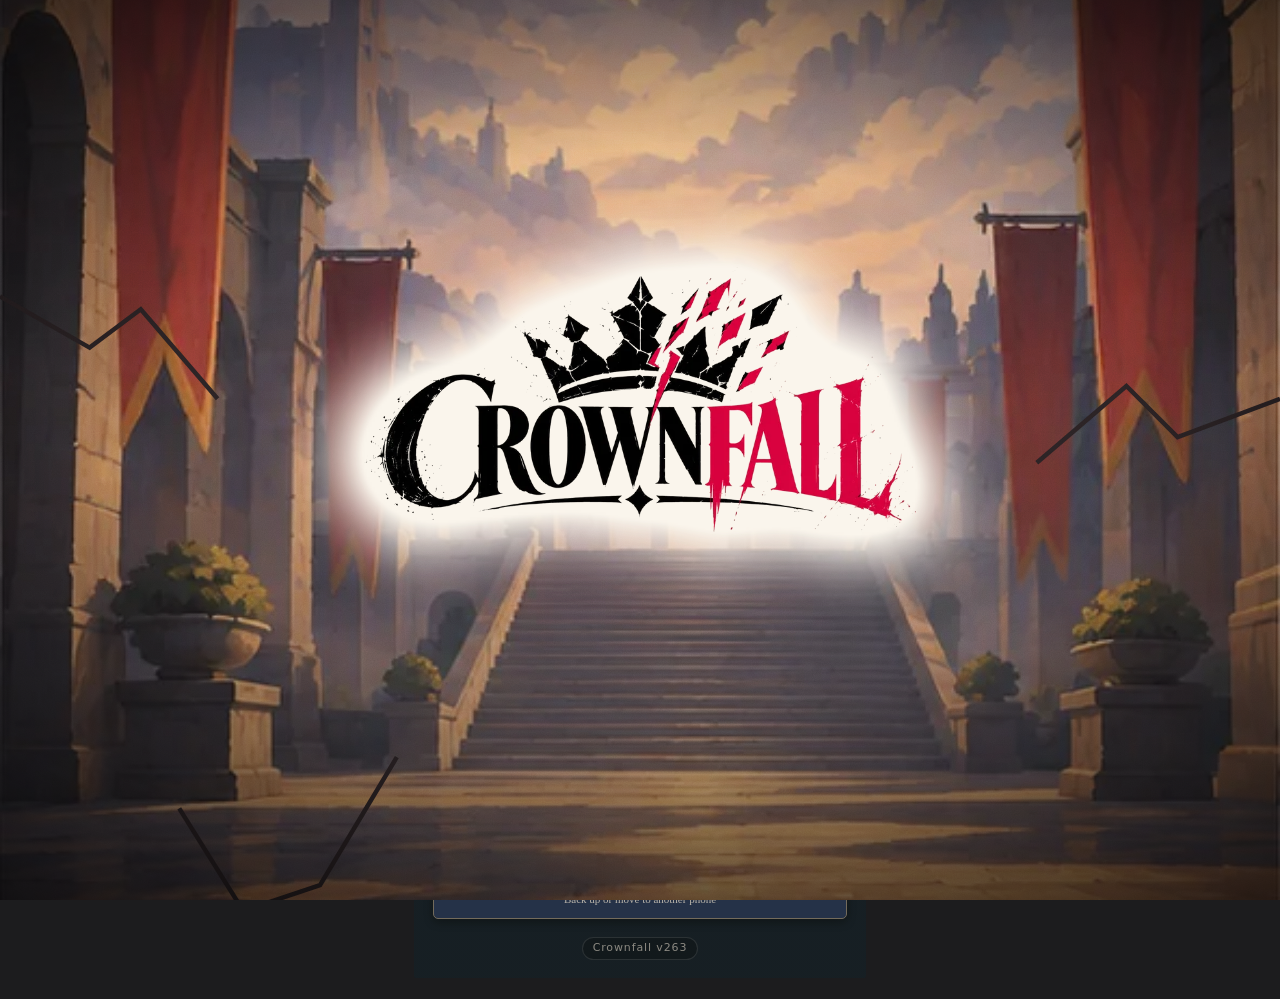
==== commit 8e23d2e1: "Release v263: the Hunger feeds its Ruler — fed Rulers grow stronger, starved ones weaker Co-Authored" ====
--- a/index.html
+++ b/index.html
@@ -1,12 +1,12 @@
 <!doctype html>
 <html lang="en">
 <head>
-<script src="gameplay-polish.js?v=262"></script>
-<script src="piece-designs.js?v=262"></script>
-<script src="character-style.js?v=262"></script>
-<script src="campaign-opponents.js?v=262"></script>
-<script src="campaign-dialogue.js?v=262"></script>
-<link rel="stylesheet" href="character-style.css?v=262">
+<script src="gameplay-polish.js?v=263"></script>
+<script src="piece-designs.js?v=263"></script>
+<script src="character-style.js?v=263"></script>
+<script src="campaign-opponents.js?v=263"></script>
+<script src="campaign-dialogue.js?v=263"></script>
+<link rel="stylesheet" href="character-style.css?v=263">
 
 <meta charset="utf-8">
 <meta name="viewport" content="width=device-width,initial-scale=1,viewport-fit=cover">
@@ -2317,10 +2317,10 @@
 .scoring-total b{color:var(--brass);font-size:clamp(18px,5vw,26px)}
 @media(prefers-reduced-motion:reduce){.scoring-sequence.bump{animation:none}}
 </style>
-<link rel="stylesheet" href="city-board.css?v=262">
-<link rel="stylesheet" href="ruler-style.css?v=262">
-<link rel="stylesheet" href="gameplay-polish.css?v=262">
-<link rel="stylesheet" href="storybook.css?v=262">
+<link rel="stylesheet" href="city-board.css?v=263">
+<link rel="stylesheet" href="ruler-style.css?v=263">
+<link rel="stylesheet" href="gameplay-polish.css?v=263">
+<link rel="stylesheet" href="storybook.css?v=263">
 <div id="app"></div>
 <div id="rotateOv" aria-live="polite"><i aria-hidden="true">📱</i><b>Rotate your phone</b><span>Crownfall battles are designed for portrait play.</span></div>
 
@@ -3716,7 +3716,7 @@
 let onTitle = false;
 // ===== build number: the ONE place the version lives. Shown on the title screen and in How to play;
 // the site build reads it to name the service-worker cache 'crownfall-v' + GAME_VERSION. +1 every published update.
-const GAME_VERSION = 262;
+const GAME_VERSION = 263;
 const VERSION_LABEL = () => `v${GAME_VERSION}`;
 const has = id => RUN.relics.includes(id);
 const bossAt = a => RUN.bosses[(a-1) % RUN.bosses.length];
@@ -5206,6 +5206,8 @@
       if(W.branch === 'wore' && W.king) o.intro = `Once I was ${W.king}. I said the same thing you're about to say.`;
       if(W.branch === 'broke' && W.ruler) o.intro = `Once I was ${W.ruler}. I fed it more than anyone, and it remembered. You broke my crown, ${nm || 'Bearer'}. It grew back.`; }
     if(W && W.branch === 'wore' && o.ruler && fresh && WHEEL_RULER[o.name]) o.intro = WHEEL_RULER[o.name]; }
+  { const r = o.ruler && RULER_HUNGER[o.name] && !MATCH ? rulerHunger(land()) : null;   // v263: fed or starved by you in this Land
+    if(r && !(o.name === 'Morwen the Shadow Queen' && n === WORLD_TOTAL - 1)) o.intro = RULER_HUNGER[o.name][r.k]; }
   if(nm && o.name === 'The Crownless King' && !fallenRecord() && !ngStory()) o.intro = throneCrowns() ? `Again, ${nm}? The throne remembers you.` : crownsReforged() ? `You broke my crown, ${nm}. They gathered the pieces. Somebody always does.` : `Welcome home, ${nm}. Every crown you carry was once mine. I have come to take them back.`;   // v218
   // v216: the throne's hold on the Lands. After the first World Crown, about one ordinary opponent in three sounds released
   // when they lose (the same line for the same opponent). Hints only: nobody names the throne or says what it does.
@@ -6385,6 +6387,7 @@
 function namesList(a, max = 4){ if(!a.length) return ''; if(a.length > max) return `${a.slice(0, max - 1).join(', ')} and ${a.length - max + 1} others`;
   return a.length === 1 ? a[0] : `${a.slice(0, -1).join(', ')} and ${a[a.length - 1]}`; }
 function hungerNote(k){ const h = hungerTally(); h[k] = (h[k] || 0) + 1; if(k === 'fed' && RUN && RUN.land){ h.byLand = h.byLand || {}; h.byLand[RUN.land] = (+h.byLand[RUN.land] || 0) + 1; }   // v259: for the Wheel
+  if(k === 'refused' && RUN && RUN.land){ h.refByLand = h.refByLand || {}; h.refByLand[RUN.land] = (+h.refByLand[RUN.land] || 0) + 1; }   // v263: a starved Ruler
   ACH.hunger = h; saveAch(); if(k === 'fed' && h.fed >= HUNGER_FED_ACH) unlockAch('sa_fed', false); }
 const hungerKey = () => RUN ? [RUN.land, RUN.circuit, RUN.ante].join('|') : '';
 function hungerDue(){ return !!(RUN && !MATCH && !RUN.gauntlet && RUN.blind === 2 && (baseCrowns() >= 1 || edictOn('hungry')) && RUN.pactKey !== hungerKey()); }
@@ -6425,7 +6428,7 @@
   const m = modal(`<div class="hunger"><small>The Hunger whispers</small><h2>“${['', 'Win.', 'More.', 'Make them kneel.', 'Come home.'][o.n]}”</h2>
     <p>The Hunger rarely comes. Each World Crown you carry makes its bargain bigger, and its price real.</p>${(() => { const h = hungerTally(); return h.fed + h.refused ? `<p class="hg-so">So far: fed ${h.fed} · refused ${h.refused}</p>` : ''; })()}
     <div class="hg-deal"><span class="hg-boon"><b>You gain</b>${o.boon}</span><span class="hg-cost"><b>It takes</b>${o.cost}</span></div>${o.lasting ? '<p class="hg-so hg-last">This bargain lasts beyond this battle.</p>' : ''}
-    ${edictOn('hungry') ? '<p class="hg-so">Hungry Crowns: refusing costs $2.</p>' : ''}<div class="hg-btns"><button class="btn ghost" id="hgNo">Refuse${edictOn('hungry') ? ' · $2' : ''}</button><button class="btn red" id="hgYes">Take it</button></div></div>`);
+    ${rulerHungerNote()}${edictOn('hungry') ? '<p class="hg-so">Hungry Crowns: refusing costs $2.</p>' : ''}<div class="hg-btns"><button class="btn ghost" id="hgNo">Refuse${edictOn('hungry') ? ' · $2' : ''}</button><button class="btn red" id="hgYes">Take it</button></div></div>`);
   let done = false; const pick = yes => { if(done) return; done = true; m.remove();
     if(yes){ RUN.pactPending = o; if(o.k === 'reach') RUN.money = Math.max(0, RUN.money - o.pay);
       if(o.k === 'blood'){ const pi = hungerPawnAt(); if(pi >= 0) hungerTake(RUN.roster.splice(pi, 1)[0]); if(o.bt){ RUN.lv[o.bt] = Math.min(LV_MAX, effLv(o.bt) + 1); normLv(RUN); } }   // v236: for good
@@ -6444,6 +6447,40 @@
   if(o.k === 'fury') strongest('en').slice(0, o.armor || o.n + 1).forEach(x => { x.q.sh = (x.q.sh || 0) + 1; });
   logPos(`The Hunger's bargain: ${o.boon}. ${o.cost}.`, -1, -1, 'fx');
 }
+/* v263 THE HUNGER FEEDS ITS RULER: the Hunger lives in the crowns, so what you feed it in a Land goes to that Land's Ruler.
+   Each bargain taken in a Land arms one more of the Ruler's officers (strongest first, up to 2). Enemy Armor in a Ruler
+   fight stops at 3 pieces (with New Game+ Armor, v258); past that a feed raises the score target 10% instead. Refuse it
+   every time it comes in a Land and that Ruler goes hungry: score target -10%. The four Lands only (not the throne). */
+const RH_MAX = 2, RH_ARMOR_CAP = 3, RH_PCT = 10;
+const RULER_HUNGER = {
+  'Kingpin Vex':{fed:'You fed it on my streets. It paid me back, every bit.', starved:'You starved it out here. My crew can feel it. So can I.'},
+  'King Aldric the Iron-Handed':{fed:'You fed it in my kingdom. My iron drank every drop.', starved:'You refused it in my kingdom. My crown has never felt so light.'},
+  'Athena, Queen of Olympus':{fed:'Every bargain you made in Olympus, I felt. Thank you for the strength.', starved:'You refused it every time. Wise. It leaves me weaker, and I know it.'},
+  'Morwen the Shadow Queen':{fed:'You fed it under my moon. It came to me hungry and left me strong.', starved:'You let it starve in my shadows. I am thinner for it.'}};
+function rulerHunger(l){ l = l || land(); if(!RUN || RUN.gauntlet || MATCH || !BASE_LANDS.includes(l)) return null;
+  const h = hungerTally(), fed = +((h.byLand || {})[l]) || 0, ref = +((h.refByLand || {})[l]) || 0;
+  return fed ? {k:'fed', n:Math.min(RH_MAX, fed), fed} : ref ? {k:'starved', n:ref} : null; }
+function rulerHungerNote(){ const l = land(); if(!RUN || RUN.gauntlet || MATCH || !BASE_LANDS.includes(l) || landWon(l)) return '';
+  const nm = rulerShort(l); return `<p class="hg-so">Feed it here and ${nm} grows stronger. Refuse it and ${nm} goes hungry.</p>`; }
+function rulerHungerApply(){
+  if(!B || !rulerFight() || RUN.blind !== 2) return; const r = rulerHunger(); if(!r) return;   // the Ruler's own fight only
+  const nm = rulerShort(land());
+  if(r.k === 'starved'){ B.target = Math.max(10, Math.round(B.target * (1 - RH_PCT / 100) / 10) * 10); B.rh = {k:'starved', pct:RH_PCT};
+    logPos(`${nm} went hungry: score target -${RH_PCT}%.`, -1, -1, 'fx'); return; }
+  let armored = B.board.filter(q => q && q.side === 'en' && q.sh > 0).length, pct = 0; const got = [];
+  const cand = B.board.filter(q => q && q.side === 'en' && q.t !== 'K' && q.t !== 'P' && !(q.sh > 0)).sort((a, b) => TYPE[b.t].val - TYPE[a.t].val);
+  for(let i = 0; i < r.n; i++){ const q = cand[got.length]; if(q && armored < RH_ARMOR_CAP){ q.sh = 1; got.push(q.t); armored++; } else pct += RH_PCT; }
+  if(pct) B.target = Math.max(10, Math.round(B.target * (1 + pct / 100) / 10) * 10);
+  B.rh = {k:'fed', n:r.n, got, pct};
+  logPos(`${nm} grew strong on what you fed the Hunger: ${rulerHungerFx(B.rh)}.`, -1, -1, 'fx');
+}
+function rulerHungerFx(x){ const parts = [];
+  if(x.got && x.got.length){ const nm = x.got.map(t => TYPE[t].name); parts.push(`enemy ${nm.length > 1 ? nm.slice(0, -1).join(', ') + ' and ' + nm[nm.length - 1] : nm[0]} start${nm.length > 1 ? '' : 's'} Armored`); }
+  if(x.pct) parts.push(`score target +${x.pct}%`);
+  return parts.join(', '); }
+function rulerHungerTip(){ const x = B && B.rh; if(!x) return ''; const nm = rulerShort(land());
+  return x.k === 'starved' ? `<b>You starved the Hunger in this Land</b><br>${nm} is weaker for it: score target −${x.pct}%.`
+    : `<b>${nm} grew strong on what you fed the Hunger here</b><br>${(s => s[0].toUpperCase() + s.slice(1))(rulerHungerFx(x))}.`; }
 function startBlind(){ try{ laClear(); }catch(e){} preloadOppSheets();   // v237
   migrateIntroRule(RUN, B);
   if(RUN && !RUN.gauntlet && !RUN.match && !MATCH && RUN.circuit !== 'ruler' && RUN.ante === 1) RUN.introStarted = true;
@@ -6478,6 +6515,10 @@
   B.vantage = vantagePoints(B.board); B.bounty = bountyPick(B.board);   // v200: Rooftop Kings and Midnight Market fights
   B.banner = bannerSquare(B.board);   // v205: Ruler fights
   ngArmor(B.board);   // v210: New Game+
+  rulerHungerApply();   // v263: the Ruler gets what you fed the Hunger in this Land
+  if(B.rh){ const tip = rulerHungerTip(), fight = B; let tries = 0;
+    const later = () => { if(!app.classList.contains('play') || B !== fight || B.done) return; if((document.querySelector('.oppin, .coach, .modal, #tip') || coachOn || (coachQ.length && !coachCool)) && tries++ < 150) return setTimeout(later, 400); showTip(tip); };
+    setTimeout(later, 2200); }
   edictsApply();   // v226
   hungerApply();   // v223: the Hunger's bargain, if one was taken for this battle
   B.board.forEach(q => { if(q && q.side === 'me' && q.t !== 'K' && hasE(q, 'steel')) q.sh = Math.max(q.sh || 0, 1); });   // v137 Reinforced
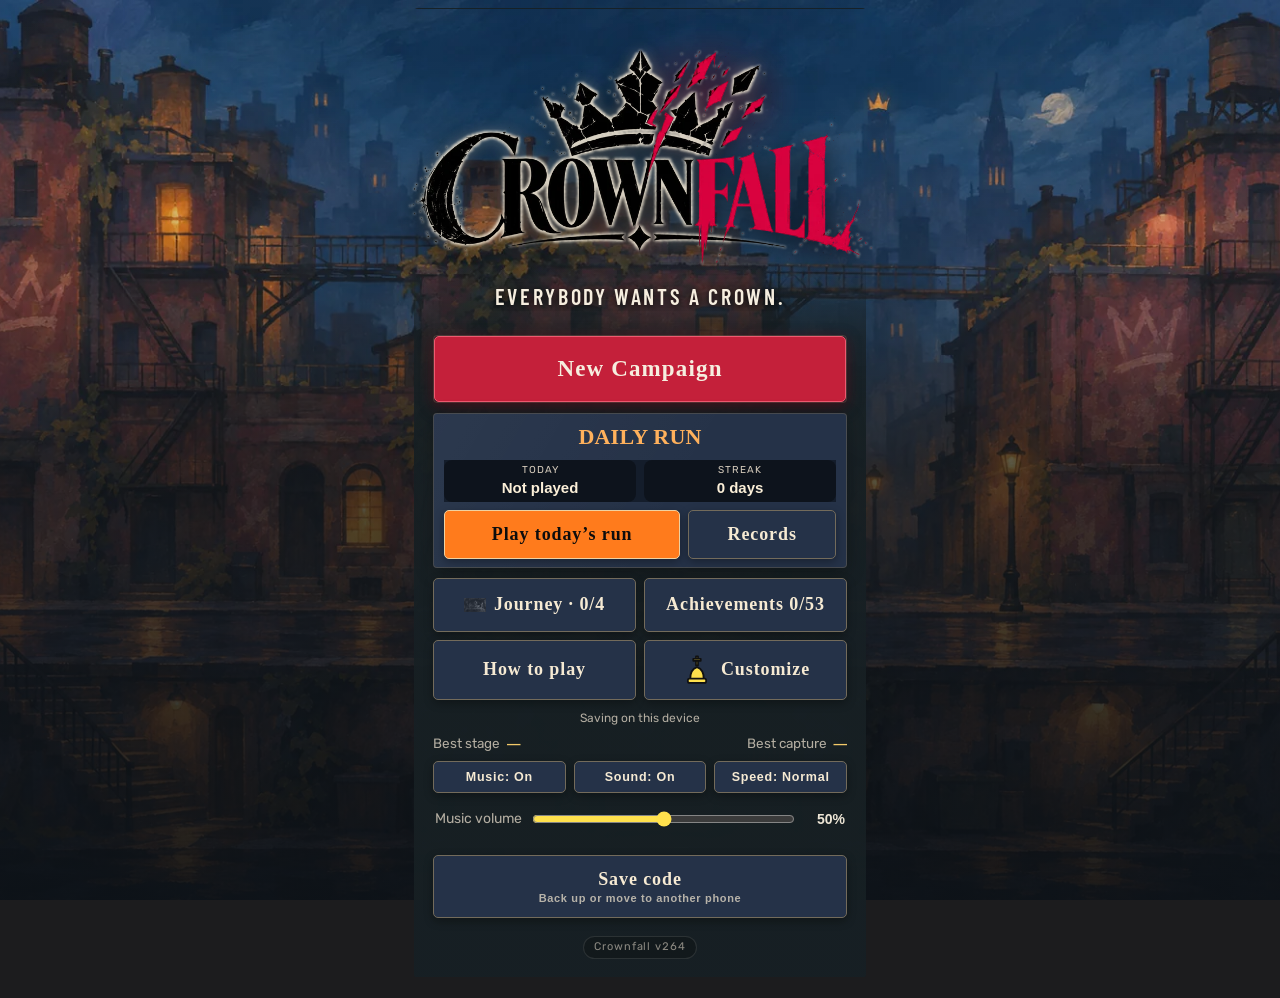
==== commit e206cb08: "Release v264: lettering and color — each Land's own fonts, scoreboard numbers, readable store Co-Aut" ====
--- a/index.html
+++ b/index.html
@@ -1,12 +1,12 @@
 <!doctype html>
 <html lang="en">
 <head>
-<script src="gameplay-polish.js?v=263"></script>
-<script src="piece-designs.js?v=263"></script>
-<script src="character-style.js?v=263"></script>
-<script src="campaign-opponents.js?v=263"></script>
-<script src="campaign-dialogue.js?v=263"></script>
-<link rel="stylesheet" href="character-style.css?v=263">
+<script src="gameplay-polish.js?v=264"></script>
+<script src="piece-designs.js?v=264"></script>
+<script src="character-style.js?v=264"></script>
+<script src="campaign-opponents.js?v=264"></script>
+<script src="campaign-dialogue.js?v=264"></script>
+<link rel="stylesheet" href="character-style.css?v=264">
 
 <meta charset="utf-8">
 <meta name="viewport" content="width=device-width,initial-scale=1,viewport-fit=cover">
@@ -2317,10 +2317,10 @@
 .scoring-total b{color:var(--brass);font-size:clamp(18px,5vw,26px)}
 @media(prefers-reduced-motion:reduce){.scoring-sequence.bump{animation:none}}
 </style>
-<link rel="stylesheet" href="city-board.css?v=263">
-<link rel="stylesheet" href="ruler-style.css?v=263">
-<link rel="stylesheet" href="gameplay-polish.css?v=263">
-<link rel="stylesheet" href="storybook.css?v=263">
+<link rel="stylesheet" href="city-board.css?v=264">
+<link rel="stylesheet" href="ruler-style.css?v=264">
+<link rel="stylesheet" href="gameplay-polish.css?v=264">
+<link rel="stylesheet" href="storybook.css?v=264">
 <div id="app"></div>
 <div id="rotateOv" aria-live="polite"><i aria-hidden="true">📱</i><b>Rotate your phone</b><span>Crownfall battles are designed for portrait play.</span></div>
 
@@ -3445,13 +3445,13 @@
       <span class="jimg">${veil ? '<span class="jveil">?</span>' : art ? `<img class="${g ? '' : 'sil'}" src="${art}" alt="" loading="lazy">` : landCrownImage(l, g)}</span>
       ${g ? '<i class="jchk">✓</i>' : ''}<small>${veil ? '???' : landCrownName(l)}</small><em>${l === 'throne' ? 'The final crown' : g ? 'World Crown' : 'World Crown · not yet earned'}</em></button>`; };
   const chapter = (x, i) => { const l = x.id, R = RULERS[l], art = LAND_ART[l], won = landWon(l), n = conqCount(l);
-    if(!landOpen(l)) return `<section class="jland locked" style="--lc:${R.gem}">
+    if(!landOpen(l)) return `<section class="jland locked" data-p="${l}" style="--lc:${R.gem}">
       <div class="jhero dark">${art ? `<img src="${art}" alt="" loading="lazy">` : ''}<span class="lh-shade"></span><b>${x.name}</b></div>
       <span class="jstate locked">Locked</span><i class="jstep">${LAND_NUM[l]}</i>
       <div class="jlock"><span>🔒</span><b>${l === 'throne' ? `Requires ${WORLD_TOTAL} / ${WORLD_TOTAL} World Crowns` : `Conquer ${PACKS.find(p => p.id === BASE_LANDS[BASE_LANDS.indexOf(l) - 1]).name}`}</b>${l === 'throne' ? `<small>You have ${W} / ${WORLD_TOTAL}</small><span class="jmini">${BASE_LANDS.map(x => `<i class="${landWon(x) ? 'on' : ''}"></i>`).join('')}</span>` : ''}</div>
       ${l === 'throne' ? '' : `<div class="jone">${slot(l)}</div>`}</section>`;
     const st = won ? 'done' : 'cur', pipsJ = l === 'throne' ? '' : `<span class="jpips">${CIRCUITS.map(c => `<i class="${circuitDone(l, c.id) ? 'on' : ''}" style="--pc:${(csDef(l, c.id) || {}).c2 || 'var(--lc)'}"></i>`).join('')}<i class="r${won ? ' on' : ''}">♛</i></span>`;
-    return `<section class="jland ${won ? 'done' : 'cur'} ${l === PACK ? 'on' : ''} ${l === 'throne' ? 'throne' : ''}" style="--lc:${R.gem}"><span class="jstate ${st}">${won ? 'Completed' : 'Current'}</span><i class="jstep">${LAND_NUM[l]}</i>
+    return `<section class="jland ${won ? 'done' : 'cur'} ${l === PACK ? 'on' : ''} ${l === 'throne' ? 'throne' : ''}" data-p="${l}" style="--lc:${R.gem}"><span class="jstate ${st}">${won ? 'Completed' : 'Current'}</span><i class="jstep">${LAND_NUM[l]}</i>
       <button class="jhero" data-p="${l}">${art ? `<img src="${art}" alt="" loading="${i ? 'lazy' : 'eager'}">` : ''}<span class="lh-shade"></span><b>${x.name}</b><i class="jnum">${l === 'throne' ? 'The end of the road' : `Land ${LAND_NUM[l]}`}</i></button>
       <div class="jrul">${rulerFace(l, 'talk') || landCrownImage(l, true)}<span><small>Ruler</small><b>${R.name}</b></span><span class="jcount">${won ? 'Conquered' : `${n} / ${CIRCUITS.length} circuits`}${pipsJ}</span></div>
       ${landsFree() && FREED_SAID[l] ? `<p class="jfree"><small>The morning the crown broke</small>“${FREED_SAID[l]}”</p>` : ''}
@@ -3716,7 +3716,7 @@
 let onTitle = false;
 // ===== build number: the ONE place the version lives. Shown on the title screen and in How to play;
 // the site build reads it to name the service-worker cache 'crownfall-v' + GAME_VERSION. +1 every published update.
-const GAME_VERSION = 263;
+const GAME_VERSION = 264;
 const VERSION_LABEL = () => `v${GAME_VERSION}`;
 const has = id => RUN.relics.includes(id);
 const bossAt = a => RUN.bosses[(a-1) % RUN.bosses.length];
--- a/storybook.css
+++ b/storybook.css
@@ -146,3 +146,42 @@
 body[data-pack] #app.play .cbox.mult {background:#834638}
 body[data-pack] :is(.btn.blue,.btn.gbtn):not(:disabled) {background:#365b72;color:#fff2dc}
 body[data-pack] .btn.red:not(:disabled) {background:#813c39;color:#fff2dc}
+
+/* v264 LETTERING AND COLOR: v245 set nearly all text in Georgia and the phone's own font. Each Land now speaks in its
+   own lettering (the fonts the game already loads), body text is Rubik on every phone, numbers are Barlow Condensed,
+   and color carries meaning: the Land's accent for names, gold for money, scores and section headings. */
+body[data-pack]{--body:"Rubik","Helvetica Neue",Arial,sans-serif;--num:"Barlow Condensed","Arial Narrow",sans-serif;--lt-gold:#f3c969;--lt-cream:#f6ead3}
+body[data-pack="street"],body[data-pack="gauntlet"],body[data-pack="arena"]{--display:"Permanent Marker","Comic Sans MS",cursive;--tag:"Permanent Marker","Comic Sans MS",cursive}
+body[data-pack="medieval"]{--display:"MedievalSharp",serif;--tag:"MedievalSharp",serif}
+body[data-pack="greek"]{--display:"Cinzel",serif;--tag:"Cinzel",serif}
+body[data-pack="fantasy"]{--display:"Cinzel Decorative","Cinzel",serif;--tag:"Cinzel Decorative","Cinzel",serif}
+body[data-pack="throne"]{--display:"Cinzel",serif;--tag:"Cinzel",serif}
+/* the containers v245 pinned to Georgia follow the Land too */
+body[data-pack] :is(.lw-head,.landintro,.en-cap,.recintro,.bcard,.landhero){--display:var(--tag)}
+/* the Journey: every Land's card in its own lettering, whichever Land you are in */
+.jland[data-p="street"]{--display:"Permanent Marker","Comic Sans MS",cursive;--tag:"Permanent Marker","Comic Sans MS",cursive}
+.jland[data-p="medieval"]{--display:"MedievalSharp",serif;--tag:"MedievalSharp",serif}
+.jland[data-p="greek"],.jland[data-p="throne"]{--display:"Cinzel",serif;--tag:"Cinzel",serif}
+.jland[data-p="fantasy"]{--display:"Cinzel Decorative","Cinzel",serif;--tag:"Cinzel Decorative","Cinzel",serif}
+.jland :is(.jhero b,.jrul b,.jslot small,.jlock b){font-family:var(--tag)}
+/* numbers read like a scoreboard */
+body[data-pack] :is(#sw,#cash,.money,#score,#cc,#cm,#goalLabel,.coord,.gstats b,.bests b,#mvolv){font-family:var(--num)!important;font-weight:700}
+body[data-pack] #goalLabel{letter-spacing:.06em}
+/* Crown City's marker is for big words; small labels and the move hint stay clean */
+body[data-pack="street"] :is(.otag,.sigchip,#app.play small,#moodTxt,.jstate,.setg .btn,.tagline,.kind,.gmc.empty,.savecodebtn small){font-family:var(--num);font-weight:700;letter-spacing:.06em}
+body[data-pack="street"] #hand{font-family:var(--body);font-weight:500}
+/* color */
+body[data-pack] :is(.pblind b,.oppin b,.encounter-brief b,#tip b:first-child){color:var(--name-col,var(--lt-accent,#ffe14d))}
+body[data-pack="throne"]{--name-col:#ff6b7d}   /* the throne's red is too dark for names on its dark panels */
+.jland .jrul b{color:var(--lt-cream)}
+body[data-pack] :is(#score,#goalLabel,.bests b){color:var(--lt-gold)}
+/* Crown City's store is dark (the others are paper): its headings and notes were dark ink on a dark page */
+body[data-pack="street"] .shopscr :is(.invlab,.invlab b,.cardrow .lab,.armystrip .lab,.armystrip .lab b,.ssec){color:var(--lt-gold)}
+body[data-pack] .shopscr .shoptitle h2{text-shadow:0 2px 0 rgba(0,0,0,.35)}
+body[data-pack="street"] .shopscr :is(.recnote,.training-help){color:#d9ccb4}
+body[data-pack="street"] .shopscr .armycap{color:#d9ccb4;border-color:#8d8170}
+.jland[data-p="street"] :is(.jstate,.jcount,.jstep,.jslot em,.jpips i){font-family:"Barlow Condensed","Arial Narrow",sans-serif;font-weight:700;letter-spacing:.06em}
+/* the Journey's crown count is a number */
+.jworld b,.jworld b i{font-family:"Barlow Condensed","Arial Narrow",sans-serif!important;font-weight:700}
+/* the Material box went dark blue in v245 but kept black text */
+body[data-pack] #app.play .cbox.chips{color:#f6ead3}
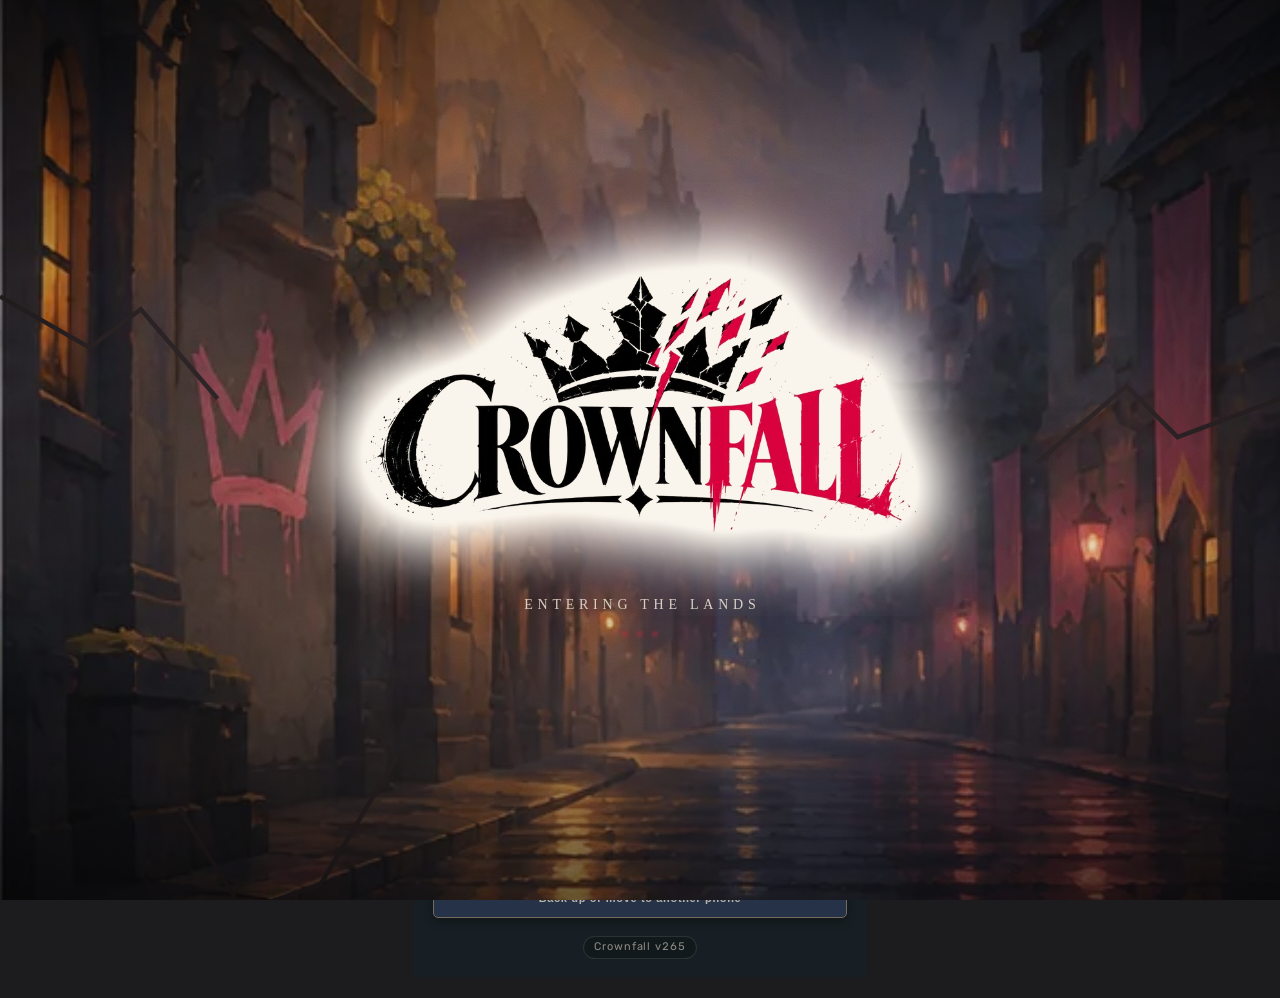
==== commit 060f5dd1: "Release v265: text waits for your tap; stuck-proof messages and match endings Co-Authored-By: Claude" ====
--- a/index.html
+++ b/index.html
@@ -1,12 +1,12 @@
 <!doctype html>
 <html lang="en">
 <head>
-<script src="gameplay-polish.js?v=264"></script>
-<script src="piece-designs.js?v=264"></script>
-<script src="character-style.js?v=264"></script>
-<script src="campaign-opponents.js?v=264"></script>
-<script src="campaign-dialogue.js?v=264"></script>
-<link rel="stylesheet" href="character-style.css?v=264">
+<script src="gameplay-polish.js?v=265"></script>
+<script src="piece-designs.js?v=265"></script>
+<script src="character-style.js?v=265"></script>
+<script src="campaign-opponents.js?v=265"></script>
+<script src="campaign-dialogue.js?v=265"></script>
+<link rel="stylesheet" href="character-style.css?v=265">
 
 <meta charset="utf-8">
 <meta name="viewport" content="width=device-width,initial-scale=1,viewport-fit=cover">
@@ -2317,10 +2317,10 @@
 .scoring-total b{color:var(--brass);font-size:clamp(18px,5vw,26px)}
 @media(prefers-reduced-motion:reduce){.scoring-sequence.bump{animation:none}}
 </style>
-<link rel="stylesheet" href="city-board.css?v=264">
-<link rel="stylesheet" href="ruler-style.css?v=264">
-<link rel="stylesheet" href="gameplay-polish.css?v=264">
-<link rel="stylesheet" href="storybook.css?v=264">
+<link rel="stylesheet" href="city-board.css?v=265">
+<link rel="stylesheet" href="ruler-style.css?v=265">
+<link rel="stylesheet" href="gameplay-polish.css?v=265">
+<link rel="stylesheet" href="storybook.css?v=265">
 <div id="app"></div>
 <div id="rotateOv" aria-live="polite"><i aria-hidden="true">📱</i><b>Rotate your phone</b><span>Crownfall battles are designed for portrait play.</span></div>
 
@@ -2538,7 +2538,7 @@
   const el = document.createElement('div'); el.className = 'achtoast';
   el.innerHTML = `<small>Achievement unlocked</small><b>${a.name}</b><span>${a.desc}</span>`;
   el.style.setProperty('--ac', (CIRCUITS.find(c => c.id === a.c) || {}).col || (a.pk ? PACK_COL[a.pk] : '') || (a.story ? '#d9707a' : '') || '#ffe14d');
-  document.body.appendChild(el); setTimeout(() => el.classList.add('out'), 3200); setTimeout(() => el.remove(), 3700);
+  document.body.appendChild(el); let gone = false; el._gone = () => { if(gone) return; gone = true; el.classList.add('out'); setTimeout(() => el.remove(), 500); }; tapTimer(el._gone, 3200);   // v265: until tapped
   try{ kit.horn(0, 0.3); kit.kick(0); }catch(e){}
 }
 const PACK_COL = {street:'#ffe14d', medieval:'#d9a441', greek:'#7fb2ff', fantasy:'#b18cff', throne:'#e0263f'};
@@ -2888,7 +2888,7 @@
       <div class="lc-txt"><small>Land ${LAND_NUM[l] || ''}</small><b>${PACKS.find(x => x.id === l).name}</b><p>${C.d}</p><em>${hint}</em><span class="lc-tap">Tap to begin</span></div>`;
     document.body.appendChild(el); requestAnimationFrame(() => el.classList.add('in'));
     let done = false; const gone = () => { if(done) return; done = true; el.classList.add('out'); setTimeout(() => el.remove(), 500); };
-    el._gone = gone; el.addEventListener('pointerdown', gone); setTimeout(gone, msgT(9000));
+    el._gone = gone; el.addEventListener('pointerdown', gone); tapTimer(gone, 9000);
     };
     landWalk(l, show);
     return true;
@@ -2898,7 +2898,7 @@
   const el = document.createElement('div'); el.className = 'landintro';
   el.innerHTML = `<img src="${a}" alt=""${LAND_FOCUS[l] ? ` style="object-position:${LAND_FOCUS[l]}"` : ''}><span class="lh-shade"></span><div><small>LAND ${LAND_NUM[l] || ''}</small><b>${PACKS.find(x => x.id === l).name}</b></div>`;
   document.body.appendChild(el); const done = () => { el.classList.add('out'); setTimeout(() => el.remove(), 450); };
-  el.addEventListener('pointerdown', done); setTimeout(done, msgT(4000)); }   // v154
+  tapCue(el); el.addEventListener('pointerdown', done); tapTimer(done, 4000); }   // v154
 let PACK = 'street'; try{ PACK = localStorage.getItem('crownfall-pack') || 'street'; }catch(e){}
 if(!PACKS.some(x => x.id === PACK)) PACK = 'street';
 document.body.dataset.pack = PACK;
@@ -3716,7 +3716,7 @@
 let onTitle = false;
 // ===== build number: the ONE place the version lives. Shown on the title screen and in How to play;
 // the site build reads it to name the service-worker cache 'crownfall-v' + GAME_VERSION. +1 every published update.
-const GAME_VERSION = 264;
+const GAME_VERSION = 265;
 const VERSION_LABEL = () => `v${GAME_VERSION}`;
 const has = id => RUN.relics.includes(id);
 const bossAt = a => RUN.bosses[(a-1) % RUN.bosses.length];
@@ -5275,7 +5275,7 @@
   const bw = $('#bw'); (bw || document.body).appendChild(el);
   try{ tone({f: pp.ruler ? 150 : 220, f2: pp.ruler ? 110 : 180, type:'sawtooth', dur:0.18, vol:0.05}); tone({f: pp.ruler ? 225 : 330, f2: pp.ruler ? 160 : 260, type:'triangle', dur:0.22, vol:0.04, at:0.08}); }catch(e){}
   el.onclick = () => el.remove();
-  clearTimeout(say.t); say.t = setTimeout(() => { el.classList.add('out'); setTimeout(() => el.remove(), 350); }, kind === 'intro' ? MSG_INTRO_MS : MSG_MS);   // v154
+  clearTimeout(say.t); say.t = tapTimer(() => { el.classList.add('out'); setTimeout(() => el.remove(), 350); }, kind === 'intro' ? MSG_INTRO_MS : MSG_MS);   // v154, v265: until tapped
 }
 // play-style adjustments to how the boss picks moves
 function styleBonus(from, to){
@@ -5678,7 +5678,7 @@
     </article>`;
     document.body.appendChild(el); requestAnimationFrame(() => el.classList.add('in'));
     const done = () => { if(!el.isConnected) return; el.classList.add('out'); setTimeout(() => el.remove(), 300); };
-    el.addEventListener('click', done); setTimeout(done, msgT(myst ? 7000 : MSG_INTRO_MS)); };   // v154   // (v134: long enough to read one line; v143: a clue line adds time)
+    tapCue(el.querySelector('article') || el); el._gone = done; el.addEventListener('click', done); tapTimer(done, myst ? 7000 : MSG_INTRO_MS); };   // v265: a tap anywhere closes it   // v154   // (v134: long enough to read one line; v143: a clue line adds time)
   setTimeout(go, 120);
 }
 /* v189: after an update, say so once. The last build seen is remembered on the device; a first visit says nothing. */
@@ -6143,7 +6143,7 @@
   });
 }
 let tipT = null;
-function showTip(html){ hideTip(); const t = document.createElement('div'); t.className = 'tip'; t.id = 'tip'; t.innerHTML = html; document.body.appendChild(t); clearTimeout(tipT); tipT = setTimeout(hideTip, 5000); t.onclick = e => { if(e.target.id !== 'sell' && e.target.id !== 'relp' && e.target.id !== 'settrap') hideTip(); }; }
+function showTip(html){ hideTip(); const t = document.createElement('div'); t.className = 'tip'; t.id = 'tip'; t.innerHTML = html; document.body.appendChild(t); clearTimeout(tipT); tipT = tapTimer(hideTip, 5000); t.onclick = e => { if(e.target.id !== 'sell' && e.target.id !== 'relp' && e.target.id !== 'settrap') hideTip(); }; }
 function hideTip(){ const t = $('#tip'); if(t) t.remove(); }
 
 /* Stage-screen boss card: compact chips only. The full rules sit one tap away (bossDetails) and in How to play;
@@ -6217,10 +6217,12 @@
    for the Land chapter; the dice wait for the entrance card. Reading times: banners 5 s (long toasts 6 s), info overlays
    5-6 s, introductions 6-8 s, the Land chapter until tapped (or 9 s). Reduced motion keeps the times, without animation. */
 const MSG_P3 = '.oppin,.carrive,.landintro,.reinf,.recintro,.lachap,.vict';
-const MSG_P4 = '#speech,.lachat,.chaltoast';
+const MSG_P4 = '#speech,.lachat,.chaltoast,.achtoast';   // (v265: + achievements)
 let msgSwallow = 0;
 let msgInner = false;
-function msgDismiss(el){ msgInner = true; try{ if(el._wake) return el._wake(); if(el._gone) return el._gone(); el.dispatchEvent(new Event('pointerdown')); if(el.id === 'speech') el.remove(); }catch(e){} finally{ msgInner = false; } }
+function msgDismiss(el){ msgInner = true; try{ if(el._wake) el._wake(); else if(el._gone) el._gone(); else { el.dispatchEvent(new Event('pointerdown')); el.dispatchEvent(new Event('click')); if(el.id === 'speech') el.remove(); } }catch(e){} finally{ msgInner = false; }
+  // v265: a message that ignored the tap is removed anyway, so a card can never sit there swallowing every tap
+  if(!el.classList.contains('vict')) setTimeout(() => { if(el.isConnected && !el.classList.contains('out')) el.remove(); }, 700); }
 document.addEventListener('pointerdown', e => {
   if(msgInner || !e.isTrusted) return;                                            // (our own dismiss signals, or scripted events)
   if(e.target.closest && e.target.closest('.modal, .tip')) return;                     // P1 choices and tips handle their own taps
@@ -6235,7 +6237,12 @@
 }, true);
 document.addEventListener('click', e => { if(performance.now() < msgSwallow){ msgSwallow = 0; e.stopPropagation(); e.preventDefault(); } }, true);
 const MSG_MS = 5000, MSG_INTRO_MS = 6000;
-const msgT = ms => Math.round(ms * (window.__msgScale || 1));   // (tests may scale reading times; the game always uses 1)
+/* v265 TEXT WAITS FOR YOU: every message, story card and scene line stays up until you tap (the v154 rules above still
+   decide what a tap does). msgT() used to be a reading time; it now means "until tapped". Tests may still scale it. */
+const TAP_HOLD = 2147483000;   // the longest timer a browser allows (~24 days): in practice, never
+const msgT = ms => window.__msgScale ? Math.round(ms * window.__msgScale) : TAP_HOLD;
+const tapTimer = (fn, ms) => { const t = msgT(ms); return t >= TAP_HOLD ? 0 : setTimeout(fn, t); };   // no timer at all while waiting for a tap
+const tapCue = el => { if(el && !el.querySelector('.tapcue')) el.insertAdjacentHTML('beforeend', '<small class="tapcue">Tap to continue</small>'); };
 function blindSelect(){
   if(app.classList.contains('play')) leaveBoard();
   sceneMusic('land');
@@ -6352,7 +6359,7 @@
   el.innerHTML = `<small class="oland">${PACKS.find(x => x.id === land()).name} · ${CIR().name}</small>${oppFace(bossName(boss.id), 'big')}<b>${bossName(boss.id)}</b><span class="otags"><i class="otag">${opponentRole(boss)}</i>${sigChip()}${mech ? `<small class="mchip">${mech}</small>` : ''}</span>${line ? `<q class="oline">${line}</q>` : ''}${encounterHTML()}${hazardHTML(true)}<small class="otap">Tap to continue</small>`;
   host.appendChild(el); requestAnimationFrame(() => el.classList.add('in'));
   const gone = () => { if(!el.isConnected) return; el.classList.add('out'); setTimeout(() => el.remove(), 260); };
-  el.addEventListener('pointerdown', gone); setTimeout(gone, msgT(MSG_INTRO_MS));   // v154
+  tapCue(el); el.addEventListener('pointerdown', gone); tapTimer(gone, MSG_INTRO_MS);   // v154
 }
 /* v223 The Hunger's bargain. Once you carry a World Crown, the Hunger may make an offer before a Stage Battle (the third
    fight of a stage): a boon and a price, both growing with the World Crowns you carry (1-4). Take it or refuse it; the
@@ -6896,7 +6903,7 @@
   host.appendChild(el); requestAnimationFrame(() => el.classList.add('in'));
   if(boss && !calm){ document.body.classList.add('gflare'); setTimeout(() => document.body.classList.remove('gflare'), 1300); }
   const gone = () => { if(!el.isConnected) return; el.classList.add('out'); setTimeout(() => el.remove(), 260); };
-  el.addEventListener('pointerdown', gone); setTimeout(gone, msgT(boss ? MSG_INTRO_MS : MSG_MS));   // v154
+  tapCue(el); el.addEventListener('pointerdown', gone); tapTimer(gone, boss ? MSG_INTRO_MS : MSG_MS);   // v154
 }
 function gFoeDetails(boss){
   const lim = moveLimitFor(parFor(), boss.id), sg = B && B.ai && B.ai.sig ? sigBase(B.ai.sig) : null, A = sg && ARCHE[sg];
@@ -7061,7 +7068,7 @@
     ${laWinHtml(laRes)}<p class="gnext">${all ? 'All ten waves cleared!' : `Next · Wave ${RUN.gWave} of ${DAILY_WAVES}${gBossWave(RUN.gWave) ? ' · Boss wave' : ''}`}</p>
     <button class="btn" id="cash">${all ? 'See your score' : 'Choose a reward'}</button><button class="btn ghost" id="peek">View the board</button>`;
   const rewardView = battleView;
-  stageWinIntro(land(), vScore, '', {tier:'boss', tag:boss ? 'Boss wave' : `Wave ${cleared} of ${DAILY_WAVES}`, name:tag, kick:'Wave cleared'}, captureFinish).then(() => {
+  stageWinIntro(land(), vScore, '', {tier:'boss', tag:boss ? 'Boss wave' : `Wave ${cleared} of ${DAILY_WAVES}`, name:tag, kick:'Wave cleared'}, captureFinish).catch(vRescue).then(() => {   // v265: a broken animation still reaches the rewards
     if(rewardView !== battleView) return;
     const m = modal(`<p class="gwave">Wave ${cleared} of ${DAILY_WAVES} cleared</p>` + html, null); m.classList.add('vicm', 'gvic'); addPeek(m, vLog);
     let go = false; m.querySelector('#cash').onclick = () => { if(go) return; go = true; m.remove(); sfx.coin(); all ? dailyFinish(true) : dailyPick(() => gNextWave()); };
@@ -7337,7 +7344,7 @@
   el.innerHTML = MATCH ? '<b>Final phase</b><span>Only the King remains. Checkmate the King.</span>' : '<b>No reinforcements left</b><span>Checkmate the King to win the round.</span>';
   bw.appendChild(el); requestAnimationFrame(() => el.classList.add('on'));
   try{ tone({f:220, f2:330, type:'triangle', dur:.3, vol:.05}); tone({f:440, type:'sine', dur:.45, vol:.03, at:.12}); }catch(e){}
-  await new Promise(r => { const t = setTimeout(r, msgT(4000)); el._wake = () => { clearTimeout(t); r(); }; el.addEventListener('pointerdown', el._wake); });   // v154: readable, a tap continues
+  tapCue(el); await new Promise(r => { const t = tapTimer(r, 4000); el._wake = () => { clearTimeout(t); r(); }; el.addEventListener('pointerdown', el._wake); });   // v154: readable, a tap continues
   el.classList.remove('on'); el.classList.add('out'); setTimeout(() => el.remove(), 260);
 }
 async function reinforce(){
@@ -7368,7 +7375,10 @@
   if(hand) hand.textContent = 'Reinforcements inbound';
   reinfSound();
   if(first){ coachMark('reinforce');                      // the full explanation, once per profile
-    await new Promise(r => { const t0 = performance.now(); let tt; const done = () => { clearTimeout(tt); r(); }; tt = setTimeout(done, msgT(MSG_MS)); el.addEventListener('pointerdown', () => { if(performance.now() - t0 > 700) done(); }); }); }
+    // v265: waits for your tap; it can never hang (any dismissal, or the banner going away, also continues)
+    await new Promise(r => { const t0 = performance.now(); let tt, iv, over = false; const done = () => { if(over) return; over = true; clearTimeout(tt); clearInterval(iv); r(); };
+      tt = tapTimer(done, MSG_MS); el._wake = () => { if(performance.now() - t0 > 700) done(); else setTimeout(done, 700 - (performance.now() - t0)); };
+      el.addEventListener('pointerdown', el._wake); iv = setInterval(() => { if(!el.isConnected) done(); }, 400); }); }
   else await sleep(calm ? 500 : 600);
   REINF_HIDE = null; drawBoard();
   sq.forEach((i, k) => { const e = document.querySelector(`#board .sq[data-i="${i}"]`); if(e){ e.style.setProperty('--d', (k * 45) + 'ms'); e.classList.add('arrive'); } });
@@ -7606,7 +7616,7 @@
 const boardMarkAt = i => { if(!B) return ''; const k = (B.lights || []).includes(i) ? 'light' : (B.vantage || []).includes(i) ? 'vantage' : (B.banner || []).includes(i) ? 'banner' : (B.crates || []).includes(i) ? 'crate' : (B.trapSq || []).includes(i) ? 'trap' : ''; const m = k && boardMarks().find(x => x.k === k);
   return m ? `<span class="bk-row"><i class="bk-ic">${BK_ICON[m.k]}</i><span><b>${{light:'Green light', crate:'Supply crate', vantage:'Vantage point', banner:'Royal banner'}[k] || m.name} on ${sqName(i)}</b><br>${m.text}</span></span>` : ''; };
 function boardKey(){ const L = boardMarks(); if(!L.length) return;
-  showTip('<b>Board key</b>' + L.map(m => `<span class="bk-row"><i class="bk-ic">${BK_ICON[m.k]}</i><span><b>${m.name}</b><br>${m.text}</span></span>`).join('')); const t = $('#tip'); if(t){ t.classList.add('bktip'); clearTimeout(tipT); tipT = setTimeout(hideTip, 12000); } }
+  showTip('<b>Board key</b>' + L.map(m => `<span class="bk-row"><i class="bk-ic">${BK_ICON[m.k]}</i><span><b>${m.name}</b><br>${m.text}</span></span>`).join('')); const t = $('#tip'); if(t){ t.classList.add('bktip'); clearTimeout(tipT); tipT = tapTimer(hideTip, 12000); } }
 async function tapSquare(i){
   if(busy || !B || B.done || document.body.classList.contains('peeking')) return;
   const p = B.board[i];
@@ -7649,7 +7659,7 @@
     return;
   }
   if(!busy && mateNow()) return;                                            // v156
-  if(!p && !swapMode && !(sel !== null && legalMoves(sel).includes(i))){ const mk = boardMarkAt(i); if(mk){ showTip(mk); const t = $('#tip'); if(t){ t.classList.add('bktip'); clearTimeout(tipT); tipT = setTimeout(hideTip, 9000); } return; } }   // v199: what this mark does
+  if(!p && !swapMode && !(sel !== null && legalMoves(sel).includes(i))){ const mk = boardMarkAt(i); if(mk){ showTip(mk); const t = $('#tip'); if(t){ t.classList.add('bktip'); clearTimeout(tipT); tipT = tapTimer(hideTip, 9000); } return; } }   // v199: what this mark does
   if(sel !== null && legalMoves(sel).includes(i)){
     if(confirmMoves()){previewMove(sel,i);return;}
     const from=sel;movePreview=null;pieceInfo(null);await doMove(from,i);return;
@@ -9287,9 +9297,9 @@
   if(n) el.style.marginTop = (n * 52) + 'px';                                  // a second message stacks below the first
   el.innerHTML = `<b>${title}</b>${sub ? `<span>${sub}</span>` : ''}`; bw.appendChild(el);
   requestAnimationFrame(() => el.classList.add('on'));
-  const ms = ((title || '') + (sub || '')).length > 42 ? 6000 : MSG_MS;   // v154
+  const ms = ((title || '') + (sub || '')).length > 42 ? 6000 : MSG_MS;   // v154 (v265: until tapped, below)
   const gone = () => { if(!el.isConnected) return; el.classList.remove('on'); setTimeout(() => { el.remove(); toastCatch(); }, 250); };
-  el._gone = gone; setTimeout(gone, ms); toastCatch();
+  el._gone = gone; tapTimer(gone, ms); toastCatch();
   if(kind === 'ok'){ try{ tone({f:660, dur:.18, vol:.05}); tone({f:990, dur:.25, vol:.04, at:.08}); }catch(e){} }
 }
 function toastCatch(){
@@ -9563,7 +9573,7 @@
   const gone = () => { if(!el.isConnected) return; el.classList.remove('on'); if(ring) ring.remove(); setTimeout(() => el.remove(), 200); if(laCur && laCur.el === el) laCur = null; };
   const eat = e => { e.stopPropagation(); e.preventDefault(); gone(); };
   el.addEventListener('pointerdown', eat); el.addEventListener('click', e => { e.stopPropagation(); e.preventDefault(); });
-  setTimeout(gone, MSG_MS);   // v154
+  tapTimer(gone, MSG_MS);   // v154, v265: until tapped
   const q = el.getBoundingClientRect(); return q.height > 0 && q.bottom <= innerHeight + 1 && q.top >= -1;
 }
 // your move resolved (after its capture effects): the mover is the speaker
@@ -9655,7 +9665,7 @@
     document.body.appendChild(el); requestAnimationFrame(() => el.classList.add('in'));
     try{ tone({f:523, dur:.12, vol:.04}); tone({f:784, dur:.18, vol:.035, at:.1}); }catch(e){}
     let done = false; const gone = () => { if(done) return; done = true; el.classList.add('out'); setTimeout(() => { el.remove(); laIntroShow(); }, 280); };
-    el._gone = gone; el.addEventListener('pointerdown', gone); setTimeout(gone, msgT(7000));
+    el._gone = gone; tapCue(el.querySelector('.ri-card') || el); el.addEventListener('pointerdown', gone); tapTimer(gone, 7000);
   }catch(e){}
 }
 function laProfile(ch, t){ const acc = laAccText(ch.acc);
@@ -9960,8 +9970,30 @@
 function vTimeline(ov, minMs){
   const born = performance.now(); let skip = false, wake = null;
   ov.addEventListener('pointerdown', e => { e.preventDefault(); if(performance.now() - born >= minMs){ skip = true; wake && wake(); } });
-  return {wait: ms => skip ? Promise.resolve() : new Promise(r => { const t = setTimeout(r, calm ? Math.min(ms, 700) : ms); wake = () => { clearTimeout(t); r(); }; }), skipped: () => skip};
-}
+  return {wait: ms => skip ? Promise.resolve() : new Promise(r => { const t = ms >= TAP_HOLD ? 0 : setTimeout(r, calm ? Math.min(ms, 700) : ms); wake = () => { clearTimeout(t); r(); }; }), skipped: () => skip};
+}
+// v265: if a victory animation throws, clear it away so the rewards window can still open (the win is already saved)
+function vRescue(err){ try{ console.error(err); }catch(e){} document.querySelectorAll('.vict').forEach(x => x.remove()); busy = false; try{ musicDip(1); }catch(e){} }
+/* v265 NEVER STUCK AFTER A MATCH: the board is still up, the match is over (and already saved), and nothing is showing
+   that a tap could move on (no window, animation or scene) for 6 seconds: offer a Continue that goes where the game
+   would have gone (the store, or the title screen when the run has ended). */
+let stallSince = 0;
+function stallCheck(){ try{
+  const dead = app.classList.contains('play') && !document.body.classList.contains('peeking') && (!B || B.done)
+    && !document.querySelector('.modal, .vict, .endhold, .ending, .lwalk, .passage, .lachap, .landintro, .coach, .recintro, .carrive, #splash');
+  if(!dead){ stallSince = 0; return; }
+  if(!stallSince){ stallSince = Date.now(); return; }
+  if(Date.now() - stallSince < 6000) return;
+  stallSince = 0; stallRescue();
+}catch(e){} }
+function stallRescue(){
+  busy = false; document.querySelectorAll('.vict').forEach(x => x.remove());
+  (window.__stall = window.__stall || []).push({at:Date.now(), run:!!RUN, b:!!B});
+  const m = modal(`<h2>Match over</h2><p style="margin:0 0 12px">Your result is saved. Tap Continue to carry on.</p><button class="btn" id="stallgo">Continue</button>`, null);
+  m.classList.add('stallfix');
+  m.querySelector('#stallgo').onclick = () => { m.remove(); if(RUN && !RUN.gauntlet && !MATCH && !RUN.won) shop(); else title(); };
+}
+{ const iv = setInterval(stallCheck, 1500); if(iv && iv.unref) iv.unref(); }   // (unref: never keeps a test runner alive)
 function vOverlay(cls, l){
   const st = VICTORY_STYLE[l] || VICTORY_STYLE.street;
   const ov = document.createElement('div'); ov.className = 'vict ' + cls; ov.dataset.land = l;
@@ -9980,7 +10012,7 @@
   victorySound(l, false);
   const bd = $('#bw'); if(bd && !calm) bd.animate([{transform:'scale(1)'},{transform:'scale(1.012)'},{transform:'scale(1)'}], {duration:260});
   requestAnimationFrame(() => ov.classList.add('in'));
-  await T.wait(msgT(4500));   // v154: readable
+  tapCue(ov.querySelector('.vcard')); await T.wait(msgT(4500));   // v154: readable; v265: until tapped
   ov.classList.add('out'); await T.wait(220); ov.remove(); if(view === battleView) busy = false;
 }
 // 2) ruler defeated: board stays, darkens, music dips (no restart), name reveal (~3s, tap after 1s)
@@ -9994,7 +10026,7 @@
   victorySound(l, true);
   requestAnimationFrame(() => ov.classList.add('in'));
   await T.wait(600); ov.classList.add('name');
-  await T.wait(1800);
+  tapCue(ov.querySelector('.vcard')); await T.wait(msgT(1800));   // v265: until tapped
   ov.classList.add('out'); await new Promise(r => setTimeout(r, 260)); ov.remove(); if(view === battleView){ busy = false; musicDip(1); }
 }
 const rulerShort = l => RULERS[l].short || RULERS[l].name.split(/,| the /)[0];
@@ -10150,7 +10182,7 @@
   const rewardView = battleView;
   const intro = vRuler && vLand === 'throne' ? Promise.resolve()                       // the Crownless King keeps his own story flow
     : vRuler ? rulerDefeatIntro(vLand, rulerShort(vLand)) : stageWinIntro(vLand, vScore, vName, vOpp, captureFinish);
-  intro.then(() => {
+  intro.catch(vRescue).then(() => {   // v265: a broken animation still reaches the rewards
   if(rewardView !== battleView) return;
   const m = modal(html, null); m.classList.add('vicm'); addPeek(m, vLog);
   let paid = false;
@@ -10536,14 +10568,16 @@
 }
 function endingKit(ov){
   const E = {ov, stop:false, STOP:{stop:1}, lockUntil:0, skipHold:null, wake:new Set(), txt:ov.querySelector('.en-txt')};
+  if(!ov.querySelector('.en-tapcue')) ov.insertAdjacentHTML('beforeend', '<small class="en-tapcue" aria-hidden="true">Tap to continue</small>');   // v265
   E.halt = () => { if(E.stop) return; E.stop = true; [...E.wake].forEach(f => f()); };
   const timer = (ms, skippable) => new Promise((res, rej) => {
     if(E.stop) return rej(E.STOP);
     const t0 = performance.now(); let t;
-    const done = () => { clearTimeout(t); E.wake.delete(done); if(skippable) E.skipHold = null; E.stop ? rej(E.STOP) : res(); };
-    t = setTimeout(done, ms); E.wake.add(done);
+    const done = () => { clearTimeout(t); E.wake.delete(done); if(skippable){ E.skipHold = null; ov.classList.remove('en-wait'); } E.stop ? rej(E.STOP) : res(); };
+    t = skippable && !window.__msgScale ? 0 : setTimeout(done, ms); E.wake.add(done);   // v265: a line waits for your tap
+    if(skippable) ov.classList.add('en-wait');
     // tap to advance: only a text beat, only after it has been up for 1s, and never two beats from one burst of taps
-    if(skippable) E.skipHold = () => { const now = performance.now(); if(now - t0 < 1000 || now < E.lockUntil) return; E.lockUntil = now + 1500; done(); };
+    if(skippable) E.skipHold = () => { const now = performance.now(); if(now - t0 < 500 || now < E.lockUntil) return; E.lockUntil = now + 600; done(); };
   });
   E.wait = ms => timer(ms, false);
   E.hold = ms => timer(ms, true);
@@ -11226,7 +11260,7 @@
     const rb = document.getElementById('relp');
     if(rb) rb.onclick = e => {
       e.stopPropagation();
-      if(!rb.dataset.sure){ rb.dataset.sure = 1; rb.textContent = `Tap again to release this ${T0.name}`; rb.classList.add('red'); clearTimeout(tipT); tipT = setTimeout(hideTip, 5000); return; }
+      if(!rb.dataset.sure){ rb.dataset.sure = 1; rb.textContent = `Tap again to release this ${T0.name}`; rb.classList.add('red'); clearTimeout(tipT); tipT = tapTimer(hideTip, 5000); return; }
       RUN.money += releaseValue(x); RUN.roster.splice(ri, 1); sfx.coin(); save(); hideTip(); shop();
     };
   });
--- a/gameplay-polish.css
+++ b/gameplay-polish.css
@@ -590,3 +590,11 @@
 .modal .sc-sum{margin:6px 0 10px;line-height:1.5}
 .modal .sc-sum small{opacity:.7}
 .modal .sc-undo{width:100%;margin:2px 0 8px}
+/* v265 text waits for a tap: a quiet cue on cards, banners and scene lines */
+.tapcue{display:block;margin-top:8px;font:600 11px/1.2 var(--body,"Rubik",sans-serif);letter-spacing:.12em;text-transform:uppercase;opacity:.62;text-align:center;animation:tapcue 1.8s ease-in-out infinite}
+.vcard .tapcue{margin-top:12px;color:#fff}
+.en-tapcue{position:absolute;left:0;right:0;bottom:calc(var(--sab,0px) + 18px);z-index:6;text-align:center;font:600 11px/1.2 var(--body,"Rubik",sans-serif);letter-spacing:.14em;text-transform:uppercase;color:#efe7da;opacity:0;transition:opacity .4s;pointer-events:none}
+.en-wait .en-tapcue{opacity:.55;animation:tapcue 1.8s ease-in-out infinite}
+.ckrise .en-tapcue{bottom:calc(var(--sab,0px) + 2vh)}
+@keyframes tapcue{0%,100%{opacity:.35}50%{opacity:.7}}
+@media (prefers-reduced-motion:reduce){.tapcue,.en-wait .en-tapcue{animation:none;opacity:.6}}
